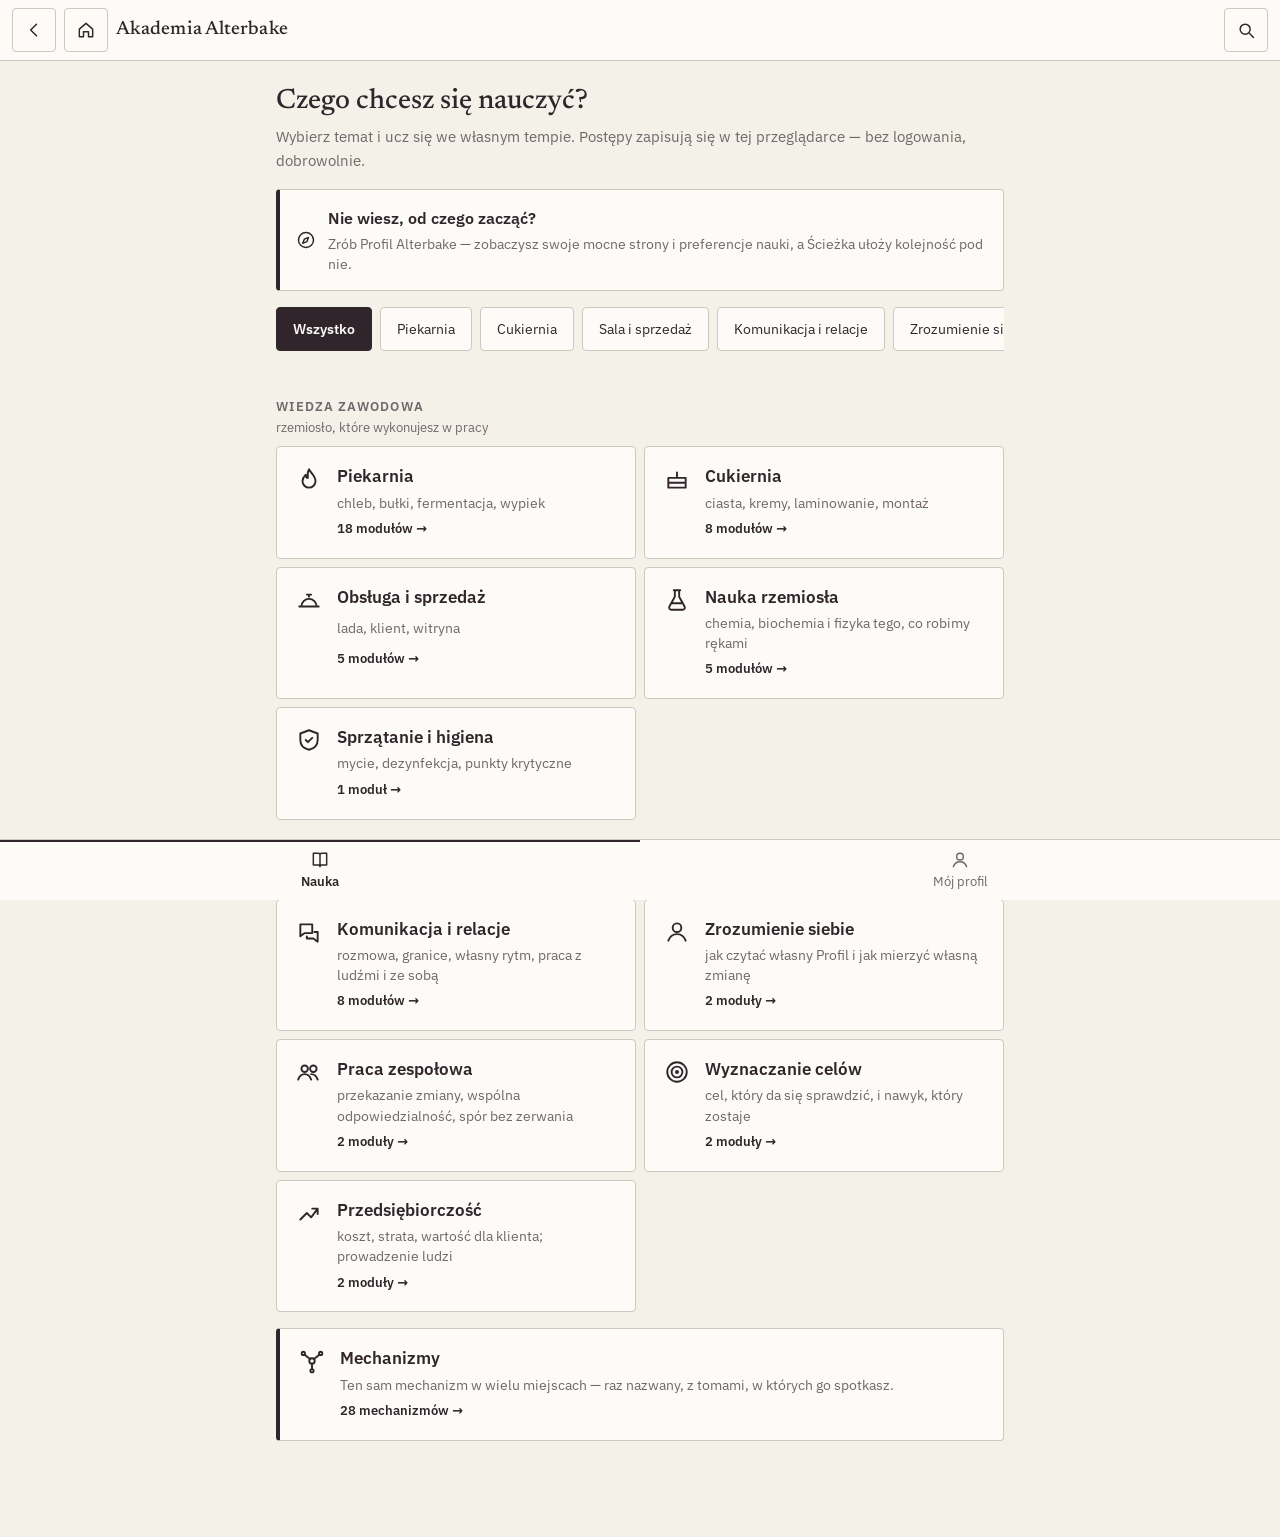
==== site/index.html @ 10a1c12d "Publikacja: warstwa graficzna kursu — mapa tomu, zwijane rozdziały, ramki, 22 schematy, kanon v3 (al" ====
<!doctype html>
<html lang="pl">
<head>
<meta charset="utf-8">
<meta name="viewport" content="width=device-width,initial-scale=1,viewport-fit=cover">
<title>Akademia Alterbake</title>

<style>
/* KANON v3 „Rzemiosło i Rytm" (DL-013) — WARSTWA GRAFICZNA KURSU (15.10.2026).
   Do tego dnia kurs miał własne role z HEX-ami (karta, ramka, tło akcentu),
   tryb ciemny z rozjaśnioną terakotą zdjętą z UI 14.09.2026, gradient i promień
   12 px w kaflu logo, cienie jako podział i kroje systemowe. Teraz:
   - kolory WYŁĄCZNIE z ról, które generator liczy z [wewn.]
     (znacznik motywów niżej — jasny, ciemny i druk); w tym pliku zero HEX-ów,
   - kroje kanonu osadzone przez generator (znacznik krojów), działają offline,
   - promień 4 px, siatka 8 px, powierzchnie dzieli kreska, nie cień,
   - Newsreader wyłącznie na tytuł ekranu i liczbę główną, reszta Plex Sans. */
@font-face {
  font-family: "Newsreader"; font-style: normal; font-weight: 400;
  font-display: swap; src: url([data-uri]) format("woff2");
  unicode-range: U+0100-02BA,U+02BD-02C5,U+02C7-02CC,U+02CE-02D7,U+02DD-02FF,U+0304,U+0308,U+0329,U+1D00-1DBF,U+1E00-1E9F,U+1EF2-1EFF,U+2020,U+20A0-20AB,U+20AD-20C0,U+2113,U+2C60-2C7F,U+A720-A7FF;
}
@font-face {
  font-family: "Newsreader"; font-style: normal; font-weight: 400;
  font-display: swap; src: url([data-uri]) format("woff2");
  unicode-range: U+0000-00FF,U+0131,U+0152-0153,U+02BB-02BC,U+02C6,U+02DA,U+02DC,U+0304,U+0308,U+0329,U+2000-206F,U+20AC,U+2122,U+2191,U+2193,U+2212,U+2215,U+FEFF,U+FFFD;
}
@font-face {
  font-family: "Newsreader"; font-style: normal; font-weight: 500;
  font-display: swap; src: url([data-uri]) format("woff2");
  unicode-range: U+0100-02BA,U+02BD-02C5,U+02C7-02CC,U+02CE-02D7,U+02DD-02FF,U+0304,U+0308,U+0329,U+1D00-1DBF,U+1E00-1E9F,U+1EF2-1EFF,U+2020,U+20A0-20AB,U+20AD-20C0,U+2113,U+2C60-2C7F,U+A720-A7FF;
}
@font-face {
  font-family: "Newsreader"; font-style: normal; font-weight: 500;
  font-display: swap; src: url([data-uri]) format("woff2");
  unicode-range: U+0000-00FF,U+0131,U+0152-0153,U+02BB-02BC,U+02C6,U+02DA,U+02DC,U+0304,U+0308,U+0329,U+2000-206F,U+20AC,U+2122,U+2191,U+2193,U+2212,U+2215,U+FEFF,U+FFFD;
}
@font-face {
  font-family: "IBM Plex Sans"; font-style: normal; font-weight: 400;
  font-display: swap; src: url([data-uri]) format("woff2");
  unicode-range: U+0100-02BA,U+02BD-02C5,U+02C7-02CC,U+02CE-02D7,U+02DD-02FF,U+0304,U+0308,U+0329,U+1D00-1DBF,U+1E00-1E9F,U+1EF2-1EFF,U+2020,U+20A0-20AB,U+20AD-20C0,U+2113,U+2C60-2C7F,U+A720-A7FF;
}
@font-face {
  font-family: "IBM Plex Sans"; font-style: normal; font-weight: 400;
  font-display: swap; src: url([data-uri]) format("woff2");
  unicode-range: U+0000-00FF,U+0131,U+0152-0153,U+02BB-02BC,U+02C6,U+02DA,U+02DC,U+0304,U+0308,U+0329,U+2000-206F,U+20AC,U+2122,U+2191,U+2193,U+2212,U+2215,U+FEFF,U+FFFD;
}
@font-face {
  font-family: "IBM Plex Sans"; font-style: normal; font-weight: 500;
  font-display: swap; src: url([data-uri]) format("woff2");
  unicode-range: U+0100-02BA,U+02BD-02C5,U+02C7-02CC,U+02CE-02D7,U+02DD-02FF,U+0304,U+0308,U+0329,U+1D00-1DBF,U+1E00-1E9F,U+1EF2-1EFF,U+2020,U+20A0-20AB,U+20AD-20C0,U+2113,U+2C60-2C7F,U+A720-A7FF;
}
@font-face {
  font-family: "IBM Plex Sans"; font-style: normal; font-weight: 500;
  font-display: swap; src: url([data-uri]) format("woff2");
  unicode-range: U+0000-00FF,U+0131,U+0152-0153,U+02BB-02BC,U+02C6,U+02DA,U+02DC,U+0304,U+0308,U+0329,U+2000-206F,U+20AC,U+2122,U+2191,U+2193,U+2212,U+2215,U+FEFF,U+FFFD;
}
@font-face {
  font-family: "IBM Plex Sans"; font-style: normal; font-weight: 600;
  font-display: swap; src: url([data-uri]) format("woff2");
  unicode-range: U+0100-02BA,U+02BD-02C5,U+02C7-02CC,U+02CE-02D7,U+02DD-02FF,U+0304,U+0308,U+0329,U+1D00-1DBF,U+1E00-1E9F,U+1EF2-1EFF,U+2020,U+20A0-20AB,U+20AD-20C0,U+2113,U+2C60-2C7F,U+A720-A7FF;
}
@font-face {
  font-family: "IBM Plex Sans"; font-style: normal; font-weight: 600;
  font-display: swap; src: url([data-uri]) format("woff2");
  unicode-range: U+0000-00FF,U+0131,U+0152-0153,U+02BB-02BC,U+02C6,U+02DA,U+02DC,U+0304,U+0308,U+0329,U+2000-206F,U+20AC,U+2122,U+2191,U+2193,U+2212,U+2215,U+FEFF,U+FFFD;
}
:root{
  --ab-ink:#30252B;
  --ab-paper:#F4F1E9;
  --ab-surface:#FCFBF7;
  --ab-context:#C6D0C5;
  --ab-rule:#CEC8BF;
  --ab-muted:#72666B;
  --ab-czern:#30252B;
  --ab-papier:#F4F1E9;
  --ab-dab:#CEC8BF;
  --ab-taupe:#72666B;
  --ab-terakota:#30252B;
  --ab-oliwka:#3F6B4A;
  --ab-sukces:#3F6B4A;
  --ab-uwaga:#8A5A12;
  --ab-blad:#9B3B33;
  --ab-font-display:"Newsreader", Georgia, "Times New Roman", serif;
  --ab-font-body:"IBM Plex Sans", system-ui, -apple-system, "Segoe UI", Roboto, sans-serif;
  --ab-font-mono:"IBM Plex Sans", system-ui, sans-serif;
  --ab-r:4px; --ab-r-sm:4px;
  --ab-ink-wcisniety:#1E1519;
  --ab-tekstowy-wcisniety:#E9E5DB;
  --ab-nieaktywny-tlo:#CEC8BF;
  --ab-nieaktywny-tekst:#5A4E54;
  --ab-szkielet:#E6E1D7;
  --r:var(--ab-r); --serif:var(--ab-font-display); --sans:var(--ab-font-body);
  --miara:36em;         /* ok. 65–75 znaków wiersza tekstu ciągłego */
  --dotyk:44px;         /* próg celu dotykowego kursu (QA 03.09.2026) */
}
:root{--tlo:#F4F1E9; --karta:#FCFBF7; --wnetrze:#F4F1E9; --tekst:#30252B; --cichy:#72666B; --linia:#CEC8BF; --linia-mocna:#72666B; --akcent:#30252B; --na-akcencie:#FCFBF7; --akcent-wcisniety:#1E1519; --tlo-tekstowy:#E9E5DB; --kontekst:#C6D0C5; --na-kontekscie:#30252B; --sukces:#3F6B4A; --uwaga:#8A5A12; --blad:#9B3B33; --na-sygnale:#FCFBF7; --nieaktywny:#CEC8BF; --nieaktywny-tekst:#5A4E54; --szkielet:#E6E1D7;}
@media (prefers-color-scheme:dark){:root{--tlo:#1E1519; --karta:#30252B; --wnetrze:#1E1519; --tekst:#F4F1E9; --cichy:#CEC8BF; --linia:#72666B; --linia-mocna:#CEC8BF; --akcent:#F4F1E9; --na-akcencie:#30252B; --akcent-wcisniety:#CEC8BF; --tlo-tekstowy:#1E1519; --kontekst:#C6D0C5; --na-kontekscie:#30252B; --sukces:#3F6B4A; --uwaga:#8A5A12; --blad:#9B3B33; --na-sygnale:#F4F1E9; --nieaktywny:#72666B; --nieaktywny-tekst:#F4F1E9; --szkielet:#1E1519;}}
@media print{:root{--tlo:#F4F1E9; --karta:#FCFBF7; --wnetrze:#F4F1E9; --tekst:#30252B; --cichy:#72666B; --linia:#CEC8BF; --linia-mocna:#72666B; --akcent:#30252B; --na-akcencie:#FCFBF7; --akcent-wcisniety:#1E1519; --tlo-tekstowy:#E9E5DB; --kontekst:#C6D0C5; --na-kontekscie:#30252B; --sukces:#3F6B4A; --uwaga:#8A5A12; --blad:#9B3B33; --na-sygnale:#FCFBF7; --nieaktywny:#CEC8BF; --nieaktywny-tekst:#5A4E54; --szkielet:#E6E1D7;}}
*{box-sizing:border-box}
html,body{margin:0;background:var(--tlo);color:var(--tekst);font:16px/1.6 var(--sans);
  -webkit-text-size-adjust:100%;-webkit-font-smoothing:antialiased;font-variant-numeric:tabular-nums}
h1,h2,h3,h4{font-weight:600;line-height:1.25}
body{padding-bottom:calc(72px + env(safe-area-inset-bottom))}
:focus-visible{outline:2px solid var(--tekst);outline-offset:2px}
button{font:inherit;color:inherit}
svg.ik{width:20px;height:20px;flex:none;fill:none;stroke:currentColor;stroke-width:1.75;stroke-linecap:round;stroke-linejoin:round}
@media (prefers-reduced-motion:reduce){*,*::before,*::after{transition:none!important;animation:none!important;scroll-behavior:auto!important}}

/* ── pasek ─────────────────────────────────────────────────────────────── */
#pasek{position:sticky;top:0;z-index:10;display:flex;align-items:center;gap:8px;
  padding:calc(8px + env(safe-area-inset-top)) 12px 8px;background:var(--karta);border-bottom:1px solid var(--linia)}
#pasek-tekst{flex:1;min-width:0}
#pasek h1{font-family:var(--serif);font-weight:500;font-size:19px;margin:0;letter-spacing:.005em;
  overflow:hidden;text-overflow:ellipsis;white-space:nowrap}
/* Bieżący rozdział w pasku — po trzech ekranach wywodu wiadomo, gdzie się jest. */
#podtytul{font-size:13px;color:var(--cichy);overflow:hidden;text-overflow:ellipsis;white-space:nowrap}
.ikona{display:inline-flex;align-items:center;justify-content:center;flex:none;width:var(--dotyk);height:var(--dotyk);
  background:transparent;color:var(--tekst);border:1px solid var(--linia);border-radius:var(--r);cursor:pointer;padding:0}
.ikona:active{background:var(--tlo-tekstowy)}
a.cichy{display:inline-flex;align-items:center;min-height:var(--dotyk);color:var(--tekst);font-weight:600;text-decoration:underline;text-underline-offset:3px}
main{padding:16px 12px;max-width:760px;margin:0 auto}
@media (min-width:600px){main{padding:24px 16px}}

/* ── powierzchnie ──────────────────────────────────────────────────────── */
.karta{background:var(--karta);border:1px solid var(--linia);border-radius:var(--r);padding:16px;margin-bottom:16px}
@media (min-width:600px){.karta{padding:24px}}
.karta h2{margin:0 0 8px;font-size:20px}
.karta h3{margin:0 0 8px;font-size:17px}
.karta-polaczenie,.karta-akcent{border-left:4px solid var(--tekst)}
.podzakladki{margin:0 0 16px}
.cichy{color:var(--cichy);font-size:14px}
.mini{font-size:14px}
.cichy.mini{font-size:13px}
ul.punkty{margin:0;padding-left:20px}
ul.punkty li{margin-bottom:8px}
button.glowny{display:flex;align-items:center;justify-content:center;gap:8px;width:100%;min-height:48px;margin-top:8px;
  background:var(--akcent);color:var(--na-akcencie);border:0;border-radius:var(--r);font-size:16px;font-weight:600;cursor:pointer}
button.glowny:active{background:var(--akcent-wcisniety)}
button.glowny:disabled{background:var(--nieaktywny);color:var(--nieaktywny-tekst);cursor:default}
button.drugi,a.przycisk-link{display:flex;align-items:center;justify-content:center;width:100%;min-height:48px;margin-top:8px;
  background:transparent;color:var(--akcent);border:1.5px solid var(--akcent);border-radius:var(--r);font-size:15px;font-weight:600;cursor:pointer;text-decoration:none}
button.drugi:active,a.przycisk-link:active{background:var(--tlo-tekstowy)}
summary.tekstowy{display:flex;align-items:center;cursor:pointer;list-style:none}
button.tekstowy,summary.tekstowy{min-height:var(--dotyk);padding:0 8px;background:none;border:0;color:var(--tekst);font-size:14px;font-weight:600;
  text-decoration:underline;text-underline-offset:3px;cursor:pointer}

/* ── listy modułów, kategorie, ścieżka ─────────────────────────────────── */
.lista-tomow{display:grid;gap:0;border-top:1px solid var(--linia)}
.tom{display:block;width:100%;min-height:64px;text-align:left;background:var(--karta);border:0;border-bottom:1px solid var(--linia);
  padding:12px;cursor:pointer;color:inherit}
.tom .naglowek{display:flex;align-items:center;gap:12px;font-weight:600;font-size:16px}
.tom-znak{flex:none;width:28px;height:28px;display:grid;place-items:center;border-radius:50%;border:1.5px solid var(--linia-mocna);font-size:14px;color:var(--tekst)}
.tom .naglowek span.stan{margin-left:auto;font-size:13px;color:var(--cichy);white-space:nowrap;font-weight:400}
.tom .cichy.mini{margin:4px 0 0 40px}
.tom .pasek{margin-left:40px}
.poziom{padding:12px 0;border-top:1px solid var(--linia)}
.poziom:first-of-type{border-top:0}
.poziom-glowa{display:flex;justify-content:space-between;align-items:baseline;gap:8px;margin-bottom:2px}
.poziom-zamkniety{color:var(--cichy)}
.poziom-wazny .poziom-glowa b{text-decoration:underline;text-underline-offset:3px}
.poziom-tomy{display:flex;flex-direction:column;margin-top:8px}
.link-tom{min-height:var(--dotyk);background:none;border:0;border-top:1px solid var(--linia);color:var(--tekst);text-align:left;padding:8px 0;font-size:15px;cursor:pointer}
.link-tom:hover{text-decoration:underline}
.mostek{padding:8px 0;border-top:1px solid var(--linia)}
.mostek:first-of-type{border-top:0}
.lista-mini{margin:8px 0 0 16px;padding:0;font-size:14px;line-height:1.5}
.lista-mini li{margin-bottom:6px}
/* Pasek postępu: słupek w tuszu (kanon: „tusz — słupki"), tor w kresce.
   Liczba zawsze obok paska — pasek sam nie niesie wartości. */
.pasek{height:6px;background:var(--linia);border-radius:var(--r);margin-top:8px;overflow:hidden}
.pasek i{display:block;height:100%;background:var(--tekst)}
.grupa-naglowek{margin:32px 0 8px}
.grupa-naglowek:first-of-type{margin-top:16px}
.grupa-naglowek h3{margin:0 0 2px;font-size:13px;letter-spacing:.08em;text-transform:uppercase;color:var(--cichy)}
.grupa-naglowek p{margin:0}
.nadtytul{margin-bottom:8px;color:var(--cichy);font-size:13px;font-weight:600;letter-spacing:.08em;text-transform:uppercase}
.profil-wiersz{display:grid;grid-template-columns:1fr 96px;align-items:center;gap:12px;padding:8px 0;font-size:15px}
.profil-wiersz .pasek{margin-top:0}
.ew-os{position:relative;height:18px;margin:0 90px 4px 0;font-size:13px;color:var(--cichy)}
.ew-os span{position:absolute;transform:translateX(-50%);white-space:nowrap}
.ew-wiersz{display:grid;grid-template-columns:1fr 84px;grid-template-areas:"nazwa delta" "svg svg";align-items:center;gap:2px 8px;padding:8px 0;border-top:1px solid var(--linia);font-size:15px}
.ew-nazwa{grid-area:nazwa}
.ew-wiersz svg{grid-area:svg;width:100%;height:40px;display:block}
.ew-delta{grid-area:delta;justify-self:end;font-size:13px;color:var(--cichy);white-space:nowrap}
.ew-delta.w-gore,.ew-delta.w-dol{color:var(--tekst);font-weight:600}
.ew-srodek{stroke:var(--linia);stroke-width:1;stroke-dasharray:3 3}
.ew-linia{fill:none;stroke:var(--tekst);stroke-width:2;vector-effect:non-scaling-stroke}
.ew-punkt{fill:var(--tekst)}
.plakietka{display:inline-flex;align-items:center;gap:4px;font-size:13px;padding:2px 8px;border-radius:var(--r);
  border:1px solid var(--linia-mocna);color:var(--tekst);font-weight:600}
/* Stan CCP: sygnał zawsze ze słowem („wymagane", „zaliczone"), nigdy sam kolor. */
.plakietka.ccp{background:var(--blad);border-color:var(--blad);color:var(--na-sygnale)}
.sciezki{display:flex;gap:8px;overflow-x:auto;padding:0 0 16px;-webkit-overflow-scrolling:touch}
.sciezki button{white-space:nowrap;min-height:var(--dotyk);padding:8px 16px;border-radius:var(--r);
  border:1.5px solid var(--linia);background:var(--karta);color:var(--tekst);font-size:14px;cursor:pointer}
.sciezki button.akt{background:var(--akcent);color:var(--na-akcencie);border-color:var(--akcent);font-weight:600}
.opcja{display:block;width:100%;text-align:left;background:var(--karta);border:1.5px solid var(--linia);
  border-radius:var(--r);padding:12px 16px;margin-bottom:8px;color:inherit;cursor:pointer;min-height:52px}
.opcja.wybrana{border-color:var(--akcent);border-width:2.5px;font-weight:600}
/* Wynik odpowiedzi: obrys + znak + słowo w wyjaśnieniu — nie sam kolor. */
.opcja.ok{border-color:var(--sukces);border-width:2.5px}
.opcja.ok::before{content:"✓ ";font-weight:700}
.opcja.zle{border-color:var(--blad);border-style:dashed;border-width:2.5px}
.opcja.zle::before{content:"✗ ";font-weight:700}
.opcja:disabled{cursor:default}
.wyjasnienie{margin-top:8px;padding:16px;border-radius:var(--r);background:var(--wnetrze);border:1px solid var(--linia)}
.wyjasnienie h4{margin:0 0 8px;font-size:15px}
.wyjasnienie p{margin:0 0 8px;font-size:15px}
#nawigacja{position:fixed;bottom:0;left:0;right:0;display:flex;background:var(--karta);
  border-top:1px solid var(--linia);padding-bottom:env(safe-area-inset-bottom);z-index:10}
#nawigacja button,#nawigacja a{flex:1 1 0;min-width:0;min-height:60px;background:none;border:0;border-top:2px solid transparent;color:var(--cichy);
  font-size:13px;cursor:pointer;display:flex;flex-direction:column;gap:2px;align-items:center;justify-content:center;text-decoration:none}
#nawigacja button.akt{color:var(--tekst);font-weight:600;border-top-color:var(--tekst)}
details.slownik{margin-top:16px}
details.slownik dl{margin:8px 0 0}
details.slownik dt{font-weight:600;margin-top:12px}
details.slownik dd{margin:2px 0 0;font-size:14px;color:var(--cichy)}
input.szukajka{width:100%;min-height:48px;padding:12px 16px;border:1.5px solid var(--linia-mocna);
  border-radius:var(--r);font-size:16px;background:var(--karta);color:var(--tekst);margin-bottom:16px}
.postep-liczba{font-family:var(--serif);font-size:40px;font-weight:500;line-height:1}
.ladowanie{text-align:center;color:var(--cichy);padding:40px 0}
.pyt-licznik{font-size:13px;color:var(--cichy);margin-bottom:8px}
mark{background:var(--kontekst);color:var(--na-kontekscie);padding:0 2px;border-radius:2px}
.nota-tytul{margin:0 0 8px;font-size:13px;text-transform:uppercase;letter-spacing:.06em;color:var(--cichy)}

/* ── strona startowa ────────────────────────────────────────────────────── */
.kategorie{display:grid;grid-template-columns:repeat(auto-fill,minmax(240px,1fr));gap:8px}
.kategoria{display:grid;grid-template-columns:32px 1fr;column-gap:12px;row-gap:2px;align-items:start;text-align:left;
  background:var(--karta);border:1px solid var(--linia);border-radius:var(--r);padding:16px;cursor:pointer;color:inherit;min-height:64px}
.kategoria>*{grid-column:2}
.kategoria-ikona{grid-column:1;grid-row:1 / span 4;display:grid;place-items:center;width:32px;height:32px}
.kategoria-ikona svg.ik{width:26px;height:26px}
.kategoria-nazwa{font-weight:600;font-size:17px}
.kategoria-opis{color:var(--cichy);font-size:14px;line-height:1.45}
.kategoria-meta{margin-top:4px;font-size:13px;font-weight:600}
.mechanizmy-wejscie{margin-top:16px;width:100%;border-left:4px solid var(--tekst)}
.wstep-kursu{margin:0 0 16px}
.wstep-kursu h2{font-family:var(--serif);font-weight:500;font-size:28px;line-height:1.15;margin:0 0 8px}
.wstep-kursu p{margin:0;font-size:15px}
.wezwanie{display:flex;align-items:center;gap:12px;margin:0 0 16px;padding:16px;text-decoration:none;color:inherit;
  border:1px solid var(--linia);border-left:4px solid var(--tekst);border-radius:var(--r);background:var(--karta)}
.wezwanie-ikona{flex:none;display:grid;place-items:center}
.wezwanie b{display:block;font-size:16px;margin-bottom:2px}
.wezwanie span span{display:block;color:var(--cichy);font-size:14px;line-height:1.45}

/* ══ EKRAN TOMU ════════════════════════════════════════════════════════════
   Trzy warstwy, w tej kolejności (wzorzec „layer-cake" z badań czytania
   w sieci, Nielsen Norman Group; spis z postępem jak w Khan Academy):
   1. MAPA — tytuł, czas, najważniejsze rzeczy i rozdziały na pierwszym ekranie,
   2. ROZDZIAŁY zwijane (`<details>`, działa bez JS) — zwinięty pokazuje swoje
      sedno, więc przewinięcie listy to już streszczenie modułu,
   3. SEKCJE ODNIESIENIA (parametry, procedura, diagnoza…) — zwinięte, bo do
      nich się WRACA, a nie czyta je od deski do deski. */
.mapa-tomu .eyebrow,.eyebrow{display:block;font-size:13px;font-weight:600;letter-spacing:.08em;text-transform:uppercase;color:var(--cichy);margin-bottom:4px}
.mapa-tomu h2{font-family:var(--serif);font-weight:500;font-size:28px;line-height:1.15;margin:0 0 8px}
.modul-meta{display:flex;flex-wrap:wrap;gap:4px 16px;margin:0;font-size:14px;color:var(--cichy)}
.modul-meta b{font-weight:600;color:var(--tekst)}
.mapa-etykieta{display:flex;align-items:center;gap:8px;margin:16px 0 8px;font-size:13px;font-weight:600;letter-spacing:.08em;text-transform:uppercase;color:var(--cichy)}
.mapa-najwazniejsze{margin:0;padding:0;list-style:none;counter-reset:nw}
.mapa-najwazniejsze li{position:relative;padding:8px 0 8px 32px;border-top:1px solid var(--linia);font-size:15px;line-height:1.45;font-weight:500}
.mapa-najwazniejsze li:first-child{border-top:0;padding-top:0}
.mapa-najwazniejsze li::before{counter-increment:nw;content:counter(nw);position:absolute;left:0;top:8px;width:22px;height:22px;
  display:grid;place-items:center;border-radius:50%;background:var(--tekst);color:var(--karta);font-size:12px;font-weight:600}
.mapa-najwazniejsze li:first-child::before{top:0}
.mapa-spis{margin:0;padding:0;list-style:none;border-top:1px solid var(--linia)}
.mapa-spis button{display:grid;grid-template-columns:28px 1fr auto;align-items:center;gap:8px;width:100%;min-height:var(--dotyk);
  padding:6px 0;background:none;border:0;border-bottom:1px solid var(--linia);text-align:left;cursor:pointer;font-size:15px}
.mapa-spis .nr{font-family:var(--serif);font-weight:500;font-size:18px;text-align:center}
.mapa-spis .t{line-height:1.35}
.mapa-spis .m{font-size:13px;color:var(--cichy);white-space:nowrap}
details.mapa-sekcje-zw{margin-top:8px}
.mapa-sekcje{display:flex;flex-wrap:wrap;gap:8px;margin-top:8px}
.legenda-pewnosci{margin:8px 0 0;padding:0;list-style:none;display:grid;gap:4px;font-size:14px}
.mapa-sekcje button{min-height:var(--dotyk);padding:6px 12px;border:1.5px solid var(--linia);border-radius:var(--r);background:var(--karta);font-size:14px;cursor:pointer}
.mapa-dol{display:flex;justify-content:space-between;align-items:center;gap:8px;margin-top:8px}
.wprowadzenie p.lede{margin:0;max-width:var(--miara)}

/* Rozdział: `<details>` z nagłówkiem-wierszem. Numer w Newsreaderze to
   „liczba główna" rozdziału; tytuł w Plexie (kanon: Newsreader tylko tytuł
   ekranu i liczba). Zajawka = sedno rozdziału, widoczna tylko po zwinięciu. */
details.rozdzial,details.sekcja-zw{background:var(--karta);border:1px solid var(--linia);border-radius:var(--r);margin-bottom:8px}
details.rozdzial>summary,details.sekcja-zw>summary{list-style:none;cursor:pointer;display:grid;grid-template-columns:auto 1fr 20px;
  gap:4px 12px;align-items:start;padding:12px 16px;min-height:64px}
details>summary::-webkit-details-marker{display:none}
.rozdzial-nr{font-family:var(--serif);font-weight:500;font-size:26px;line-height:1;min-width:24px;padding-top:2px;text-align:center}
.rozdzial-glowa h3{margin:0;font-size:17px;line-height:1.3}
.rozdzial-glowa .zajawka{margin:4px 0 0;font-size:14px;line-height:1.45;color:var(--cichy);
  display:-webkit-box;-webkit-line-clamp:2;-webkit-box-orient:vertical;overflow:hidden}
details[open]>summary .zajawka{display:none}
.rozdzial-meta{display:flex;flex-wrap:wrap;gap:4px 12px;margin-top:4px;font-size:13px;color:var(--cichy)}
.rozdzial-meta span{display:inline-flex;align-items:center;gap:4px}
.rozdzial-meta svg.ik{width:16px;height:16px}
.chevron{width:20px;height:20px;margin-top:4px;transition:transform .2s}
details[open]>summary .chevron{transform:rotate(180deg)}
.rozdzial-cialo{padding:0 16px 16px}
@media (min-width:600px){.rozdzial-cialo{padding:0 24px 24px 60px}}
details.rozdzial[open]>summary{border-bottom:1px solid var(--linia);margin-bottom:16px}
.rozdzial-typ{display:inline-flex;align-items:center;gap:6px;font-size:13px;font-weight:600;letter-spacing:.06em;text-transform:uppercase;color:var(--cichy);margin-bottom:2px}
.rozdzial-porownanie,.rozdzial-poglebienie{border-left:4px double var(--linia-mocna)}
.rozdzial-poglebienie{border-left-style:solid}

/* Rytm wykładu: lead większy, akapity z odstępem większym niż interlinia. */
.nauka-tresc{margin:0 0 16px;font-size:16px;line-height:1.65;max-width:var(--miara)}
.nauka-tresc.lede{font-size:18px;line-height:1.55;margin-bottom:24px}
.nauka-cele{margin:8px 0 0;padding-left:20px}
.nauka-cele li{margin-bottom:6px;font-size:15px}
.nauka-param{padding:0 4px;border-radius:2px;background:var(--wnetrze);border:1px solid var(--linia);font-family:var(--sans);font-size:.95em;font-weight:600}
.punkt-lead{font-weight:600}

/* ── SYSTEM RAMEK ─────────────────────────────────────────────────────────
   Jeden komponent, rola rozpoznawalna bez czytania etykiety, ale NIGDY
   wyłącznie kolorem: każda ramka ma ikonę, słowo i własny kształt obrysu.
   Z hali = sytuacja (kreska z boku) · Zapamiętaj = sedno (pełny obrys tuszem)
   · Jak to działa = dlaczego (wnętrze) · Uwaga bezpieczeństwa = stan uwaga
   ze słowem · Z życia Alterbake = kontekst (eukaliptus: „to jest nasze"). */
.ramka{margin:24px 0;padding:16px;border-radius:var(--r);max-width:calc(var(--miara) + 34px)}
.ramka-glowa{display:flex;align-items:center;gap:8px;margin:0 0 8px;font-size:13px;font-weight:600;letter-spacing:.08em;text-transform:uppercase}
.ramka p{margin:0 0 8px;font-size:15px;line-height:1.6}
.ramka p:last-child{margin-bottom:0}
.ramka[data-ramka="zhali"]{background:transparent;border-left:4px solid var(--tekst);border-radius:0;padding:4px 0 4px 16px}
.ramka[data-ramka="zhali"] p{font-style:italic}
.ramka[data-ramka="zapamietaj"],.ramka[data-ramka="kryterium"]{background:var(--karta);border:2px solid var(--tekst)}
.ramka[data-ramka="zapamietaj"] p,.ramka[data-ramka="kryterium"] p{font-size:17px;line-height:1.5;font-weight:600}
.ramka[data-ramka="mechanizm"]{background:var(--wnetrze);border:1px solid var(--linia)}
.ramka[data-ramka="uwaga"]{background:var(--karta);border:1px dashed var(--linia-mocna)}
.ramka[data-ramka="bezpieczenstwo"]{background:var(--karta);border:1px solid var(--uwaga);border-left:6px solid var(--uwaga)}
.ramka[data-ramka="bezpieczenstwo"] .ramka-glowa{color:var(--tekst)}
.ramka[data-ramka="alterbake"]{background:var(--kontekst);color:var(--na-kontekscie)}
.ramka[data-ramka="skrot"]{background:var(--karta);border-top:1px solid var(--linia);border-bottom:1px solid var(--linia);border-radius:0;padding:16px 0}
.ramka[data-ramka="skrot"] ul{margin:0;padding-left:20px}
.ramka[data-ramka="skrot"] li{margin-bottom:8px;font-size:15px;line-height:1.55}
.ramka[data-ramka="skrot"] li:last-child{margin-bottom:0}
.znak-ccp{display:inline-flex;align-items:center;gap:4px;padding:2px 8px;border-radius:var(--r);background:var(--uwaga);color:var(--na-sygnale);font-size:13px;font-weight:600}

/* Skala pewności A–D/K czytana BEZ dopisku w nawiasie: znacznik ma słupki
   (liczba wypełnionych = siła dowodu) i słowo. K to opis korpusu, nie badanie
   — dlatego inny kształt (kwadrat dokumentu), nie piąty stopień słupków. */
.pewnosc{display:inline-flex;align-items:center;gap:4px;vertical-align:1px;padding:0 6px;margin:0 2px;border:1px solid var(--linia-mocna);
  border-radius:var(--r);font-size:13px;line-height:20px;font-weight:600;font-style:normal;white-space:nowrap}
.pewnosc svg{width:14px;height:12px;flex:none}
.pewnosc svg rect{fill:none;stroke:currentColor;stroke-width:1}
.pewnosc svg rect.p{fill:currentColor}
.pewnosc-zrodlo{font-size:13px;color:var(--cichy)}

/* Sekcje odniesienia (zwinięte). */
details.sekcja-zw>summary{grid-template-columns:24px 1fr 20px;align-items:center}
details.sekcja-zw>summary h3{margin:0;font-size:16px}
details.sekcja-zw>summary .m{font-size:13px;color:var(--cichy);font-weight:400}
.sekcja-cialo{padding:0 16px 16px}
@media (min-width:600px){.sekcja-cialo{padding:0 24px 24px}}
.wyczucie-poz,.parametry-poz,.bledy-poz{padding:12px 0;border-top:1px solid var(--linia)}
.wyczucie-poz:first-child,.parametry-poz:first-child,.bledy-poz:first-child{border-top:0;padding-top:0}
.wyczucie-zmysl,.parametry-nazwa{font-weight:600;font-size:15px}
.wyczucie-opis{margin:2px 0 0;font-size:15px;max-width:var(--miara)}
.wyczucie-porownanie{margin:4px 0 0;font-size:14px;color:var(--cichy);font-style:italic}
.parametry-wartosc{font-size:16px;font-weight:600;margin:2px 0 0}
.parametry-uwaga{margin:4px 0 0;font-size:14px;color:var(--cichy);max-width:var(--miara)}
.procedura-lista{margin:0;padding-left:24px}
.procedura-poz{margin-bottom:16px}
.procedura-poz::marker{font-weight:600}
.procedura-krok{font-weight:600}
.procedura-opis{margin:2px 0 0;font-size:15px;max-width:var(--miara)}
.procedura-uwaga{margin:4px 0 0;font-size:14px;color:var(--cichy)}
.bledy-objaw{font-weight:600;font-size:16px}
.bledy-wiersz{margin:4px 0 0;font-size:15px;max-width:var(--miara)}
.bledy-etykieta{color:var(--cichy);font-size:13px;font-weight:600;text-transform:uppercase;letter-spacing:.06em}
.checklista-lista{list-style:none;margin:0;padding:0}
.checklista-lista li{padding:8px 0 8px 28px;position:relative;font-size:15px;border-top:1px solid var(--linia)}
.checklista-lista li:first-child{border-top:0}
.checklista-lista li::before{content:"";position:absolute;left:0;top:11px;width:16px;height:16px;border:1.5px solid var(--tekst);border-radius:2px}
.powiazania-lista{display:flex;flex-wrap:wrap;gap:8px}
.powiazanie-chip{min-height:var(--dotyk);padding:8px 12px;border-radius:var(--r);border:1.5px solid var(--linia);
  background:var(--karta);color:var(--tekst);font-size:14px;font-weight:600;cursor:pointer;text-align:left}

/* Mosty: lista z ikoną mechanizmu — zdanie jest treścią, nie ozdobą. */
.mosty-lista{display:flex;flex-direction:column}
.most{display:grid;grid-template-columns:28px 1fr;gap:4px 12px;padding:12px 0;border-top:1px solid var(--linia)}
.most:first-child{border-top:0;padding-top:0}
.most>svg.ik{grid-row:1 / span 3;margin-top:12px}
.most-cel{display:inline-flex;align-items:center;justify-self:start;min-height:var(--dotyk);max-width:100%;padding:8px 12px;
  border-radius:var(--r);border:1.5px solid var(--linia);background:var(--karta);color:var(--tekst);font-size:15px;font-weight:600;text-align:left;cursor:pointer}
.most-mechanizm{display:block;font-size:13px;text-transform:uppercase;letter-spacing:.06em;color:var(--cichy);font-weight:600}
.most-tekst{margin:0;font-size:15px;line-height:1.5}

/* Strona „Mechanizmy": węzeł mechanizmu i tomy wokół niego. Drzewko rysuje
   kreska (CSS), znak grupy tomu ma KSZTAŁT (koło, kwadrat, romb, trójkąt),
   nie tylko kolor — czytelne też na wydruku cz-b. */
.mechanizm-poz h3{margin-bottom:8px}
.mechanizm-opis{margin:0 0 12px;font-size:15px;line-height:1.55;max-width:var(--miara)}
.mechanizm-poz.cel{outline:2px solid var(--tekst);outline-offset:2px}
.wezel{display:flex;align-items:center;gap:8px;font-weight:600;font-size:14px}
.wezel-kropka{width:16px;height:16px;border-radius:50%;background:var(--tekst);flex:none}
.wezel-tomy{list-style:none;margin:0 0 0 7px;padding:4px 0 0 0;border-left:2px solid var(--linia-mocna)}
.wezel-tomy li{position:relative;padding-left:20px}
.wezel-tomy li::before{content:"";position:absolute;left:0;top:22px;width:14px;border-top:2px solid var(--linia-mocna)}
.wezel-tomy button{display:flex;align-items:center;gap:8px;width:100%;min-height:var(--dotyk);padding:6px 0;background:none;border:0;text-align:left;font-size:15px;cursor:pointer}
.wezel-tomy button .g{font-size:13px;color:var(--cichy);margin-left:auto;white-space:nowrap}
svg.znak-grupy{width:14px;height:14px;flex:none}
svg.znak-grupy *{fill:none;stroke:currentColor;stroke-width:1.75}
.mapa-mech{margin:0 0 16px}
.mapa-mech svg{display:block;width:100%;height:auto;font-family:var(--sans)}
.mapa-mech text{fill:var(--tekst);font-size:12px}
.mapa-mech .tm{fill:var(--cichy)}
.mapa-mech .lin{stroke:var(--linia);stroke-width:1}
.mapa-mech .zn{fill:none;stroke:var(--tekst);stroke-width:1.75}
.mapa-mech .zn-pusty{fill:none;stroke:var(--linia-mocna)}

/* SCHEMATY:START — kontrakt klas dla plików [wewn.]/*.svg.
   SVG nie ma ani jednego koloru: obrys i wypełnienie biorą role, więc ten sam
   plik działa w jasnym, ciemnym i na wydruku. viewBox szerokości 320 — na
   telefonie 390 px rysunek idzie prawie 1:1, na komputerze rośnie do 480 px. */
figure.schemat{margin:24px 0;padding:16px 0;border-top:1px solid var(--linia);border-bottom:1px solid var(--linia)}
figure.schemat svg{display:block;width:100%;max-width:480px;height:auto;margin:0 auto;font-family:var(--sans);overflow:visible}
figure.schemat figcaption{max-width:480px;margin:12px auto 0;font-size:14px;line-height:1.45;color:var(--tekst)}
figure.schemat figcaption::before{content:"Schemat · ";font-weight:600;color:var(--cichy)}
.schemat text{fill:var(--tekst);font-size:14px}
.schemat .t-m{fill:var(--cichy);font-size:13px}
.schemat .t-b{font-weight:600}
.schemat .t-d{font-family:var(--serif);font-size:22px;font-weight:500}
.schemat .t-odwr{fill:var(--karta)}
.schemat .t-kontekst{fill:var(--na-kontekscie)}
.schemat .t-sygnal{fill:var(--na-sygnale)}
.schemat .l{fill:none;stroke:var(--tekst);stroke-width:1.5}
.schemat .l2{fill:none;stroke:var(--tekst);stroke-width:2.5}
.schemat .lc{fill:none;stroke:var(--linia-mocna);stroke-width:1}
.schemat .lp{stroke-dasharray:4 3}
.schemat .f-tusz{fill:var(--tekst)}
.schemat .f-karta{fill:var(--karta)}
.schemat .f-tlo{fill:var(--wnetrze)}
.schemat .f-kreska{fill:var(--linia)}
.schemat .f-kontekst{fill:var(--kontekst)}
.schemat .f-sukces{fill:var(--sukces)}
.schemat .f-uwaga{fill:var(--uwaga)}
.schemat .f-blad{fill:var(--blad)}
/* SCHEMATY:END */

/* ── druk (A4): sam materiał, bez nawigacji; rozdziały rozwija skrypt
   przed drukiem (`beforeprint`), bo zamknięty `<details>` nie drukuje treści. */
@media print{
  @page{margin:16mm 14mm}
  html,body{background:none;font-size:11pt}
  body{padding:0}
  #pasek,#nawigacja,button.glowny,button.drugi,button.tekstowy,details.mapa-sekcje-zw,.mapa-spis,.chevron,input.szukajka{display:none!important}
  /* Druk bez tła (domyślne ustawienie przeglądarek): cyfry „Najważniejsze”
     i znak CCP dostają obrys zamiast tła, inaczej biały tekst na białym. */
  .mapa-najwazniejsze li::before{background:none;color:var(--tekst);border:1.5px solid var(--tekst)}
  .znak-ccp,.plakietka.ccp{background:none;color:var(--tekst);border:1.5px solid var(--tekst)}
  main{max-width:none;padding:0}
  .karta,details.rozdzial,details.sekcja-zw{border:0;padding:0;margin:0 0 12pt}
  details>summary{padding:0;min-height:0}
  .rozdzial-cialo,.sekcja-cialo{padding:0}
  .ramka,figure.schemat{break-inside:avoid}
  h2,h3,summary{break-after:avoid}
  .nauka-tresc{max-width:none}
}
</style>
<link rel="icon" href="data:image/svg+xml,<svg xmlns='http://www.w3.org/2000/svg' viewBox='0 0 32 32'><rect width='32' height='32' rx='4'/><text x='16' y='23' font-size='19' font-family='Georgia,serif' text-anchor='middle' fill='white'>A</text></svg>">
</head>
<body>
<header id="pasek">
  <!-- Ikony rysowane kreską (warstwa graficzna 15.10.2026): do tego dnia pasek
       niósł emoji 🥖 w kaflu z gradientem i 🔍 — emoji wygląda inaczej na każdym
       telefonie i nie bierze koloru motywu. Logo marki NIE jest tu rysowane
       (kanon: logo nietykalne) — przycisk „dom" to zwykła ikona nawigacji. -->
  <button id="wstecz" class="ikona" hidden aria-label="Wróć"><svg class="ik" viewBox="0 0 24 24" aria-hidden="true"><path d="M15 5l-7 7 7 7"/></svg></button>
  <button id="dom" class="ikona" type="button" aria-label="Strona główna Akademii"><svg class="ik" viewBox="0 0 24 24" aria-hidden="true"><path d="M4 11l8-7 8 7v9h-5v-6H9v6H4z"/></svg></button>
  <div id="pasek-tekst"><h1 id="tytul">Akademia Alterbake</h1><div id="podtytul" hidden></div></div>
  <button id="szukajBtn" class="ikona" aria-label="Szukaj"><svg class="ik" viewBox="0 0 24 24" aria-hidden="true"><circle cx="11" cy="11" r="6"/><path d="M16 16l5 5"/></svg></button>
</header>
<main id="ekran" aria-live="polite">
  <p class="ladowanie">Wczytuję materiały…</p>
</main>
<nav id="nawigacja" hidden>
  <!-- DWIE ZAKŁADKI (polecenie Piotra 20.09.2026). Do tego dnia pasek miał
       sześć pozycji: Nauka, Powtórka, Ścieżka, Postęp, Profil i wyjście do
       Rzemiosła człowieka. Rzemiosło weszło do kursu jako ścieżka
       „Komunikacja i relacje", a Powtórka, Ścieżka i Postęp są podzakładkami
       „Mojego profilu" — to wszystko są rzeczy O UCZĄCYM SIĘ, a nie o treści,
       i tak się je teraz znajduje. -->
  <button data-widok="tomy" class="akt"><svg class="ik" viewBox="0 0 24 24" aria-hidden="true"><path d="M4 4h6a2 2 0 0 1 2 2v14a2 2 0 0 0-2-2H4zM20 4h-6a2 2 0 0 0-2 2v14a2 2 0 0 1 2-2h6z"/></svg>Nauka</button>
  <button data-widok="profil"><svg class="ik" viewBox="0 0 24 24" aria-hidden="true"><circle cx="12" cy="8" r="4"/><path d="M4 20c1.5-4 4.5-6 8-6s6.5 2 8 6"/></svg>Mój profil</button>
</nav>
<template id="grafiki"><figure class="schemat" data-tom="tom-ii-zakwas" data-karta="Etapy dojrzałości i moment szczytu" data-miejsce="tresc"><svg focusable="false" xmlns="http://www.w3.org/2000/svg" viewBox="0 0 320 236" role="img">
<title>Etapy dojrzałości zakwasu i okno szczytu</title><desc>Wykres bez skali liczbowej. Oś pozioma to czas od dokarmienia, podzielony na cztery fazy: po wymieszaniu, wzrost, szczyt i opadanie. Linia ciągła pokazuje objętość zakwasu. Najpierw jest płaska, potem rośnie, osiąga kopułę w fazie szczytu i opada. Linia przerywana pokazuje kwasowość, która rośnie przez cały czas, także po szczycie. Fazę szczytu obejmują dwie pionowe linie przerywane podpisane „okno szczytu”. U dołu okna stoi wyróżnione pole „użyj i dokarm”. Lewa adnotacja mówi, że przy zakwasie niedojrzałym ciasto ruszy za wolno. Prawa mówi, że przejrzały zakwas daje więcej kwasu i mniej siły.</desc>
<rect class="f-kontekst" x="160" y="143" width="70" height="32"/>
<path class="l lp" d="M160 30 V143 M230 30 V143"/>
<text class="t-b" x="195" y="22" text-anchor="middle">okno szczytu</text>
<text class="t-kontekst" x="195" y="157" text-anchor="middle" font-size="13">użyj</text>
<text class="t-kontekst" x="195" y="171" text-anchor="middle" font-size="13">i dokarm</text>
<path class="l" d="M30 26 V175 H308"/>
<path class="f-tusz" d="M30 20 l-4 8 h8 z"/>
<path class="f-tusz" d="M314 175 l-8 -4 v8 z"/>
<text class="t-b" x="195" y="60" text-anchor="middle" font-size="13">objętość</text>
<path class="lc lp" d="M110 104 V175"/>
<path class="l lp" d="M30 168 C95 165 150 140 195 118 S270 80 305 66"/>
<text class="t-m" x="305" y="56" text-anchor="end">kwasowość</text>
<path class="l2" d="M30 160 C70 160 90 157 110 142 C135 122 150 78 195 70 C235 72 260 100 305 122"/>
<text class="t-m" x="40" y="62">niedojrzały:</text>
<text class="t-m" x="40" y="78">ciasto ruszy</text>
<text class="t-m" x="40" y="94">za wolno</text>
<text class="t-m" x="238" y="138">przejrzały:</text>
<text class="t-m" x="238" y="153">więcej kwasu,</text>
<text class="t-m" x="238" y="168">mniej siły</text>
<text x="70" y="194" text-anchor="middle" font-size="13">po</text>
<text x="70" y="209" text-anchor="middle" font-size="13">wymieszaniu</text>
<text x="138" y="194" text-anchor="middle" font-size="13">wzrost</text>
<text class="t-b" x="195" y="194" text-anchor="middle" font-size="13">szczyt</text>
<text x="270" y="194" text-anchor="middle" font-size="13">opadanie</text>
<text class="t-m" x="308" y="229" text-anchor="end">czas od dokarmienia</text>
</svg><figcaption>Zakwas używa się i dokarmia w szczycie, bo po nim objętość opada, a kwasowość nadal rośnie.</figcaption></figure>
<figure class="schemat" data-tom="tom-ii-zakwas" data-karta="Słaby zakwas to zwykle zakwas przekwaszony" data-miejsce="tresc"><svg focusable="false" xmlns="http://www.w3.org/2000/svg" viewBox="0 0 320 322" role="img">
<title>Słaby zakwas: objaw, przyczyna, korekta</title><desc>Drzewo diagnozy w trzech wierszach: objaw, potem przyczyna, potem korekta. Wiersz 1, wyróżniony: zakwas rośnie słabo i wolno, bo jest przekwaszony i kwas octowy hamuje drożdże. Korekta: krótsze przerwy, większa proporcja dokarmiania i karmienie w szczycie. Wiersz 2: zapach acetonu, jak zmywacz, oznacza głód, bo przerwa była za długa. Korekta: karmić częściej albo obficiej. Wiersz 3: zapach octowy zamiast mlecznego wynika z warunków, a nie ze stanu kultury, bo zakwas jest gęsty i rzadko dokarmiany. Korekta: cieplej i luźniej. Pod spodem wniosek: kultura żyje, więc się ją odkwasza, a nie wyrzuca.</desc>
<text class="t-m" x="0" y="14">objaw</text>
<text class="t-m" x="140" y="14">przyczyna → korekta</text>
<path class="lc" d="M0 22 H320"/>

<rect class="f-tlo" x="0" y="34" width="118" height="44" rx="4"/>
<text x="10" y="53" font-size="13">rośnie słabo</text>
<text x="10" y="70" font-size="13">i wolno</text>
<path class="l" d="M118 48 H128"/>
<path class="f-tusz" d="M135 48 l-8 -4 v8 z"/>
<rect class="f-kontekst" x="140" y="35" width="180" height="24" rx="4"/>
<text class="t-kontekst t-b" x="148" y="52">przekwaszenie</text>
<text class="t-m" x="140" y="77">kwas octowy hamuje drożdże</text>
<text x="140" y="96" font-size="13">→ krótsze przerwy,</text>
<text x="153" y="112" font-size="13">większa proporcja,</text>
<text x="153" y="128" font-size="13">karm w szczycie</text>

<path class="lc" d="M0 142 H320"/>
<rect class="f-tlo" x="0" y="154" width="118" height="44" rx="4"/>
<text x="10" y="173" font-size="13">zapach acetonu</text>
<text x="10" y="190" font-size="13">(jak zmywacz)</text>
<path class="l" d="M118 168 H128"/>
<path class="f-tusz" d="M135 168 l-8 -4 v8 z"/>
<text class="t-b" x="140" y="173">głód</text>
<text class="t-m" x="140" y="191">przerwa była za długa</text>
<text x="140" y="209" font-size="13">→ karm częściej albo obficiej</text>

<path class="lc" d="M0 222 H320"/>
<rect class="f-tlo" x="0" y="234" width="118" height="44" rx="4"/>
<text x="10" y="253" font-size="13">zapach octowy,</text>
<text x="10" y="270" font-size="13">nie mleczny</text>
<path class="l" d="M118 248 H128"/>
<path class="f-tusz" d="M135 248 l-8 -4 v8 z"/>
<text class="t-b" x="140" y="253">warunki, nie kultura</text>
<text class="t-m" x="140" y="271">gęsto i rzadko dokarmiany</text>
<text x="140" y="289" font-size="13">→ cieplej i luźniej</text>

<path class="lc" d="M0 300 H320"/>
<text class="t-b" x="0" y="318" font-size="13">Kultura żyje: odkwaszaj, nie wyrzucaj.</text>
</svg><figcaption>Każdy z trzech objawów „słabego” zakwasu ma inną przyczynę i inną korektę, ale żaden nie wymaga wyrzucenia kultury.</figcaption></figure>
<figure class="schemat" data-tom="tom-v-ddt" data-karta="Rachunek: jak wyliczyć temperaturę wody" data-miejsce="tresc"><svg focusable="false" xmlns="http://www.w3.org/2000/svg" viewBox="0 0 320 268" role="img">
<title>Bilans DDT: temperatura wody z wagi</title><desc>Waga szalkowa w równowadze ze znakiem równości pośrodku. Lewa szalka to cel razy liczba czynników: cel 25 °C razy 3 daje 75. Prawa szalka to suma wejść ułożona w słupek o tej samej wysokości. Od dołu leżą: mąka 20 °C, otoczenie 22 °C, tarcie 18 (blok z obrysem przerywanym) i na górze wyróżniona woda 15 °C. Pod wagą stoi rachunek: woda = 75 − 20 − 22 − 18 = 15 °C. Przypisy mówią, że 3 czynniki to mąka, otoczenie i woda. Tarcie leży poza mnożeniem. Z zaczynem cel mnoży się razy 4 i odejmuje też temperaturę zaczynu.</desc>
<text class="t-b" x="75" y="26" text-anchor="middle" font-size="13">cel × liczba czynników</text>
<text class="t-b" x="245" y="26" text-anchor="middle" font-size="13">suma wejść</text>

<rect class="l f-tlo" x="20.75" y="38.75" width="108.5" height="118.5" rx="4"/>
<text x="75" y="84" text-anchor="middle">cel 25 °C</text>
<text x="75" y="104" text-anchor="middle">× 3</text>
<text class="t-b" x="75" y="128" text-anchor="middle">= 75</text>

<rect class="f-kontekst" x="190" y="38" width="110" height="24" rx="4"/>
<text class="t-kontekst t-b" x="245" y="55" text-anchor="middle">woda 15 °C</text>
<rect class="l lp f-tlo" x="190.75" y="62.75" width="108.5" height="27.5"/>
<text x="245" y="81" text-anchor="middle" font-size="13">tarcie 18</text>
<rect class="lc f-tlo" x="190.5" y="91" width="109" height="34.5"/>
<text x="245" y="113" text-anchor="middle" font-size="13">otoczenie 22 °C</text>
<rect class="lc f-tlo" x="190.5" y="126" width="109" height="31.5"/>
<text x="245" y="146" text-anchor="middle" font-size="13">mąka 20 °C</text>

<path class="l2" d="M150 93 H170 M150 101 H170"/>
<path class="l2" d="M10 160 H310"/>
<path class="f-tusz" d="M160 161 L148 182 H172 Z"/>
<path class="lc" d="M128 183 H192"/>

<text class="t-b" x="160" y="208" text-anchor="middle">woda = 75 − 20 − 22 − 18 = 15 °C</text>
<text class="t-m" x="160" y="228" text-anchor="middle">3 czynniki: mąka, otoczenie, woda</text>
<text class="t-m" x="160" y="245" text-anchor="middle">tarcie (przerywane) jest poza mnożeniem</text>
<text class="t-m" x="160" y="262" text-anchor="middle">z zaczynem: cel × 4, odejmij też zaczyn</text>
</svg><figcaption>Temperaturę wody dostajesz z bilansu: cel razy liczba czynników musi się równać sumie wszystkich wejść łącznie z tarciem.</figcaption></figure>
<figure class="schemat" data-tom="tom-fermentacja-i-formowanie" data-karta="Dwa czynniki zamiast zegara" data-miejsce="tresc"><svg focusable="false" xmlns="http://www.w3.org/2000/svg" viewBox="0 0 320 296" role="img">
<title>Przebieg procesu: od mieszania do wypieku</title><desc>Pionowa oś czasu z sześcioma etapami. Mieszanie: temperatura ciasta mierzona sondą, 24–28 °C. Fermentacja wstępna jest wyróżniona jako najdłuższy etap, a jej koniec odczytuje się z dwóch liczb, nie z zegara. Ciasto o około 27 °C kończy przy wzroście około 30%, a ciasto o około 21 °C przy około 75%. Cieplejsze ciasto kończy więc przy niższym procencie. Dalej: preshape i odpoczynek przez 10–20 min, formowanie z napięciem bez odgazowania, wyrastanie końcowe w chłodzie, a na końcu nacięcie chłodnego ciasta i wypiek.</desc>
<path class="l" d="M14 16 V284"/>

<circle class="f-karta l" cx="14" cy="16" r="5"/>
<text class="t-b" x="32" y="21">mieszanie</text>
<text class="t-m" x="32" y="39">sonda w cieście: 24–28 °C</text>

<rect class="f-kontekst l" x="8" y="56" width="12" height="122" rx="4"/>
<text class="t-b" x="32" y="70">fermentacja wstępna</text>
<text class="t-m" x="32" y="88">koniec z dwóch liczb, nie z zegara</text>
<rect class="f-tlo" x="32" y="98" width="288" height="56" rx="4"/>
<text x="42" y="120" font-size="13">ciasto ~27 °C</text>
<text class="t-b" x="310" y="120" text-anchor="end" font-size="13">wzrost ok. 30%</text>
<path class="lc" d="M42 128 H310"/>
<text x="42" y="145" font-size="13">ciasto ~21 °C</text>
<text class="t-b" x="310" y="145" text-anchor="end" font-size="13">wzrost ok. 75%</text>
<text class="t-m" x="32" y="173">cieplejsze kończy przy niższym %</text>

<circle class="f-karta l" cx="14" cy="200" r="5"/>
<text class="t-b" x="32" y="205">preshape i odpoczynek</text>
<text class="t-m" x="320" y="205" text-anchor="end">10–20 min</text>

<circle class="f-karta l" cx="14" cy="228" r="5"/>
<text class="t-b" x="32" y="233">formowanie</text>
<text class="t-m" x="320" y="233" text-anchor="end">napięcie bez odgazowania</text>

<circle class="f-karta l" cx="14" cy="256" r="5"/>
<text class="t-b" x="32" y="261">wyrastanie końcowe</text>
<text class="t-m" x="320" y="261" text-anchor="end">w chłodzie</text>

<circle class="f-tusz" cx="14" cy="284" r="5"/>
<text class="t-b" x="32" y="289">nacięcie i wypiek</text>
<text class="t-m" x="320" y="289" text-anchor="end">tnij ciasto chłodne</text>
</svg><figcaption>Etapem, który decyduje o chlebie, jest fermentacja wstępna, a jej koniec odczytuje się z temperatury ciasta i procentu wzrostu, nie z zegara.</figcaption></figure>
<figure class="schemat" data-tom="tom-fizyka-wypieku-cieplo-para-i-przemiany" data-karta="Wyrost piecowy: co go napędza i co go kończy" data-miejsce="mechanizm"><svg focusable="false" xmlns="http://www.w3.org/2000/svg" viewBox="0 0 320 276" role="img">
<title>Progi temperatury w bochenku podczas wypieku</title><desc>Pionowa skala temperatury z progami. Wyróżnione pasmo od 26 do 60 °C to okno wyrostu: lepkość ciasta spada w nim około 5 razy. Bez pary skórka zastyga wcześniej i wyrost kończy się już przy 36–62 °C. Powyżej 60 °C ciasto sztywnieje: lepkość rośnie około 10 razy, skrobia pęcznieje i wyrost staje. Gruba linia przy 100 °C oznacza, że wilgotny rdzeń nie przekroczy wrzenia, bo energia idzie na parowanie. Pasmo 105–115 °C to zakres, w którym sucha skórka brązowieje.</desc>
<path class="l" d="M84 272 V18"/>
<path class="f-tusz" d="M84 10 l-4 9 h8 z"/>

<rect class="f-tlo" x="92" y="32.5" width="228" height="25" rx="4"/>
<text class="t-b" x="100" y="50">sucha skórka brązowieje</text>
<path class="lc" d="M80 32.5 H88 M80 57.5 H88"/>
<text class="t-m" x="76" y="50" text-anchor="end">105–115 °C</text>

<path class="l2" d="M78 70 H320"/>
<text class="t-b" x="76" y="75" text-anchor="end">100 °C</text>
<text class="t-b" x="100" y="90">rdzeń nie przekroczy wrzenia</text>
<text class="t-m" x="100" y="107">energia idzie na parowanie</text>

<text class="t-b" x="100" y="132">ciasto sztywnieje</text>
<text class="t-m" x="100" y="149">lepkość rośnie ok. 10 razy,</text>
<text class="t-m" x="100" y="165">skrobia pęcznieje — wyrost staje</text>

<path class="lc" d="M80 170 H88"/>
<text class="t-m" x="76" y="174" text-anchor="end">60 °C</text>
<rect class="f-kontekst" x="92" y="170" width="228" height="85" rx="4"/>
<text class="t-kontekst t-b" x="100" y="189">okno wyrostu</text>
<text class="t-kontekst" x="100" y="206" font-size="13">lepkość spada ok. 5 razy</text>
<text class="t-kontekst" x="100" y="226" font-size="13">bez pary skórka zastyga wcześniej:</text>
<text class="t-kontekst" x="100" y="243" font-size="13">koniec wyrostu już przy 36–62 °C</text>
<path class="lc" d="M80 255 H88"/>
<text class="t-m" x="76" y="259" text-anchor="end">26 °C</text>
</svg><figcaption>Bochenek rośnie tylko w oknie, w którym ciasto mięknie. Powyżej 60 °C sztywnieje, a bez pary skórka może zamknąć wyrost jeszcze wcześniej.</figcaption></figure>
<figure class="schemat" data-tom="tom-laminowanie-viennoiserie" data-karta="Fizyka laminacji" data-miejsce="tresc"><svg focusable="false" xmlns="http://www.w3.org/2000/svg" viewBox="0 0 320 296" role="img">
<title>Laminat: każdy obrót mnoży warstwy masła — trzy obroty pojedyncze dają 27 warstw, podwójny z pojedynczym 12</title><desc>Schemat przekroju laminatu. Ciasto to jasny prostokąt, a masło to ciemne poziome pasy. Legenda pokazuje znak obrotu pojedynczego (wężyk z trzech płatów) i obrotu podwójnego (wężyk z czterech płatów). Górny rząd, podpisany „3 obroty pojedyncze”: płat z jedną warstwą masła po trzech kolejnych obrotach pojedynczych ma coraz więcej, coraz cieńszych warstw, a na końcu jest 27 warstw masła, cieńszych, co daje strukturę delikatniejszą. Dolny rząd, podpisany „podwójny + pojedynczy”: ten sam płat po obrocie podwójnym i jednym pojedynczym ma 12 warstw masła, grubszych, co daje wyraźne rozwarstwienie.</desc>
<rect class="l f-karta" x="18" y="5" width="22" height="12" rx="1"/><text class="t-m" x="46" y="15">ciasto</text>
<rect class="l f-karta" x="110" y="5" width="22" height="12" rx="1"/><rect class="f-tusz" x="110.75" y="9" width="20.5" height="4"/><text class="t-m" x="138" y="15">masło</text>
<polyline class="l" points="20,28 36,28 36,32 20,32 20,36 36,36"/><text class="t-m" x="46" y="39">obrót pojedynczy</text>
<polyline class="l" points="184,26 200,26 200,30 184,30 184,34 200,34 200,38 184,38"/><text class="t-m" x="210" y="39">obrót podwójny</text>
<path class="lc" d="M18 50 H302"/>
<text class="t-b" x="18" y="70">3 obroty pojedyncze</text>
<rect class="l f-karta" x="18" y="82" width="44" height="56" rx="1"/><rect class="f-tusz" x="18.75" y="104" width="42.5" height="12"/>
<rect class="l f-karta" x="98" y="82" width="44" height="56" rx="1"/><rect class="f-tusz" x="98.75" y="94" width="42.5" height="4"/><rect class="f-tusz" x="98.75" y="108" width="42.5" height="4"/><rect class="f-tusz" x="98.75" y="122" width="42.5" height="4"/>
<rect class="l f-karta" x="178" y="82" width="44" height="56" rx="1"/><rect class="f-tusz" x="178.75" y="86.93" width="42.5" height="1.33"/><rect class="f-tusz" x="178.75" y="92.53" width="42.5" height="1.33"/><rect class="f-tusz" x="178.75" y="98.13" width="42.5" height="1.33"/><rect class="f-tusz" x="178.75" y="103.73" width="42.5" height="1.33"/><rect class="f-tusz" x="178.75" y="109.33" width="42.5" height="1.33"/><rect class="f-tusz" x="178.75" y="114.93" width="42.5" height="1.33"/><rect class="f-tusz" x="178.75" y="120.53" width="42.5" height="1.33"/><rect class="f-tusz" x="178.75" y="126.13" width="42.5" height="1.33"/><rect class="f-tusz" x="178.75" y="131.73" width="42.5" height="1.33"/>
<rect class="l f-karta" x="258" y="82" width="44" height="56" rx="1"/><rect class="f-tusz" x="258.75" y="83.45" width="42.5" height="1.1"/><rect class="f-tusz" x="258.75" y="85.45" width="42.5" height="1.1"/><rect class="f-tusz" x="258.75" y="87.45" width="42.5" height="1.1"/><rect class="f-tusz" x="258.75" y="89.45" width="42.5" height="1.1"/><rect class="f-tusz" x="258.75" y="91.45" width="42.5" height="1.1"/><rect class="f-tusz" x="258.75" y="93.45" width="42.5" height="1.1"/><rect class="f-tusz" x="258.75" y="95.45" width="42.5" height="1.1"/><rect class="f-tusz" x="258.75" y="97.45" width="42.5" height="1.1"/><rect class="f-tusz" x="258.75" y="99.45" width="42.5" height="1.1"/><rect class="f-tusz" x="258.75" y="101.45" width="42.5" height="1.1"/><rect class="f-tusz" x="258.75" y="103.45" width="42.5" height="1.1"/><rect class="f-tusz" x="258.75" y="105.45" width="42.5" height="1.1"/><rect class="f-tusz" x="258.75" y="107.45" width="42.5" height="1.1"/><rect class="f-tusz" x="258.75" y="109.45" width="42.5" height="1.1"/><rect class="f-tusz" x="258.75" y="111.45" width="42.5" height="1.1"/><rect class="f-tusz" x="258.75" y="113.45" width="42.5" height="1.1"/><rect class="f-tusz" x="258.75" y="115.45" width="42.5" height="1.1"/><rect class="f-tusz" x="258.75" y="117.45" width="42.5" height="1.1"/><rect class="f-tusz" x="258.75" y="119.45" width="42.5" height="1.1"/><rect class="f-tusz" x="258.75" y="121.45" width="42.5" height="1.1"/><rect class="f-tusz" x="258.75" y="123.45" width="42.5" height="1.1"/><rect class="f-tusz" x="258.75" y="125.45" width="42.5" height="1.1"/><rect class="f-tusz" x="258.75" y="127.45" width="42.5" height="1.1"/><rect class="f-tusz" x="258.75" y="129.45" width="42.5" height="1.1"/><rect class="f-tusz" x="258.75" y="131.45" width="42.5" height="1.1"/><rect class="f-tusz" x="258.75" y="133.45" width="42.5" height="1.1"/><rect class="f-tusz" x="258.75" y="135.45" width="42.5" height="1.1"/>
<path class="l" d="M66 110 H89"/><polygon class="f-tusz" points="94,110 87,106 87,114"/><polyline class="l" points="72,94 88,94 88,98 72,98 72,102 88,102"/>
<path class="l" d="M146 110 H169"/><polygon class="f-tusz" points="174,110 167,106 167,114"/><polyline class="l" points="152,94 168,94 168,98 152,98 152,102 168,102"/>
<path class="l" d="M226 110 H249"/><polygon class="f-tusz" points="254,110 247,106 247,114"/><polyline class="l" points="232,94 248,94 248,98 232,98 232,102 248,102"/>
<text class="t-b" x="302" y="156" text-anchor="end">27 warstw masła</text>
<text class="t-m" x="302" y="172" text-anchor="end">cieńsze: struktura delikatniejsza</text>
<text class="t-b" x="18" y="194">podwójny + pojedynczy</text>
<rect class="l f-karta" x="18" y="206" width="44" height="56" rx="1"/><rect class="f-tusz" x="18.75" y="228" width="42.5" height="12"/>
<rect class="l f-karta" x="138" y="206" width="44" height="56" rx="1"/><rect class="f-tusz" x="138.75" y="215.7" width="42.5" height="3"/><rect class="f-tusz" x="138.75" y="226.9" width="42.5" height="3"/><rect class="f-tusz" x="138.75" y="238.1" width="42.5" height="3"/><rect class="f-tusz" x="138.75" y="249.3" width="42.5" height="3"/>
<rect class="l f-karta" x="258" y="206" width="44" height="56" rx="1"/><rect class="f-tusz" x="258.75" y="209.76" width="42.5" height="1.1"/><rect class="f-tusz" x="258.75" y="214.07" width="42.5" height="1.1"/><rect class="f-tusz" x="258.75" y="218.37" width="42.5" height="1.1"/><rect class="f-tusz" x="258.75" y="222.68" width="42.5" height="1.1"/><rect class="f-tusz" x="258.75" y="226.99" width="42.5" height="1.1"/><rect class="f-tusz" x="258.75" y="231.3" width="42.5" height="1.1"/><rect class="f-tusz" x="258.75" y="235.6" width="42.5" height="1.1"/><rect class="f-tusz" x="258.75" y="239.91" width="42.5" height="1.1"/><rect class="f-tusz" x="258.75" y="244.22" width="42.5" height="1.1"/><rect class="f-tusz" x="258.75" y="248.53" width="42.5" height="1.1"/><rect class="f-tusz" x="258.75" y="252.83" width="42.5" height="1.1"/><rect class="f-tusz" x="258.75" y="257.14" width="42.5" height="1.1"/>
<path class="l" d="M66 234 H129"/><polygon class="f-tusz" points="134,234 127,230 127,238"/><polyline class="l" points="92,214 108,214 108,218 92,218 92,222 108,222 108,226 92,226"/>
<path class="l" d="M186 234 H249"/><polygon class="f-tusz" points="254,234 247,230 247,238"/><polyline class="l" points="212,218 228,218 228,222 212,222 212,226 228,226"/>
<text class="t-b" x="302" y="280" text-anchor="end">12 warstw masła</text>
<text class="t-m" x="302" y="296" text-anchor="end">grubsze: wyraźne rozwarstwienie</text>
</svg><figcaption>Każdy obrót mnoży warstwy masła, więc schemat składania decyduje o strukturze: 27 cienkich warstw daje strukturę delikatniejszą, a 12 grubszych daje wyraźne rozwarstwienie.</figcaption></figure>
<figure class="schemat" data-tom="tom-bezy-cukier-i-czekolada" data-karta="Czekolada: po co temperujemy" data-miejsce="tresc"><svg focusable="false" xmlns="http://www.w3.org/2000/svg" viewBox="0 0 320 300" role="img">
<title>Krzywa temperowania czekolady gorzkiej: roztopienie, schłodzenie, podgrzanie do temperatury roboczej</title><desc>Wykres temperatury czekolady gorzkiej w trzech krokach. Roztopienie do 45–50 °C kasuje wszystkie kryształy. Schłodzenie do 27–28 °C tworzy kryształy formy V (wypełnione kwadraty) razem z formami niestabilnymi (puste kółka). Podgrzanie do temperatury roboczej 31–32 °C topi formy niestabilne i zostają tylko kwadraty formy V. Pod wykresem są krzywe dla innych czekolad: mleczna 45 °C, potem 27 °C, potem 29–30 °C, a biała 45 °C, potem 26 °C, potem 28–29 °C.</desc>
<path class="l" d="M26 18 V128 H306"/><polygon class="f-tusz" points="26,10 22,18 30,18"/><polygon class="f-tusz" points="314,128 306,124 306,132"/>
<text class="t-m" x="34" y="16">°C</text>
<text class="t-b" x="306" y="16" text-anchor="end">czekolada gorzka</text>
<rect class="f-kreska" x="34" y="24" width="72" height="20"/>
<rect class="f-kreska" x="130" y="112" width="66" height="4"/>
<rect class="f-kreska" x="222" y="96" width="78" height="4"/>
<path class="l2" d="M34 34 H106 L130 114 H196 L222 98 H300"/>
<text class="t-b" x="114" y="32">45–50 °C</text>
<text class="t-b" x="163" y="103" text-anchor="middle">27–28 °C</text>
<text class="t-b" x="261" y="86" text-anchor="middle">31–32 °C</text>
<text x="67" y="148" text-anchor="middle">roztopienie</text>
<text x="163" y="148" text-anchor="middle">schłodzenie</text>
<text x="259" y="148" text-anchor="middle">podgrzanie</text>
<rect class="lc f-tlo" x="22" y="158" width="90" height="40" rx="4"/>
<rect class="lc f-tlo" x="118" y="158" width="90" height="40" rx="4"/>
<rect class="lc f-tlo" x="214" y="158" width="90" height="40" rx="4"/>
<path class="lc" d="M40 172 q6 -4 12 0 t12 0 t12 0 t12 0 t12 0 M40 184 q6 -4 12 0 t12 0 t12 0 t12 0 t12 0"/>
<circle class="l" cx="134" cy="170" r="3.5"/><rect class="f-tusz" x="146.5" y="180.5" width="7" height="7"/><circle class="l" cx="164" cy="168" r="3.5"/><circle class="l" cx="178" cy="182" r="3.5"/><rect class="f-tusz" x="188.5" y="166.5" width="7" height="7"/><circle class="l" cx="140" cy="188" r="3.5"/><circle class="l" cx="196" cy="188" r="3.5"/><circle class="l" cx="166" cy="186" r="3.5"/>
<rect class="f-tusz" x="232.5" y="166.5" width="7" height="7"/><rect class="f-tusz" x="248.5" y="180.5" width="7" height="7"/><rect class="f-tusz" x="266.5" y="164.5" width="7" height="7"/><rect class="f-tusz" x="282.5" y="178.5" width="7" height="7"/><rect class="f-tusz" x="288.5" y="164.5" width="7" height="7"/><rect class="f-tusz" x="258.5" y="184.5" width="7" height="7"/>
<text class="t-m" x="67" y="214" text-anchor="middle">kryształy</text><text class="t-m" x="67" y="229" text-anchor="middle">skasowane</text>
<text class="t-m" x="163" y="214" text-anchor="middle">V i formy</text><text class="t-m" x="163" y="229" text-anchor="middle">niestabilne</text>
<text class="t-m" x="259" y="214" text-anchor="middle">zostaje</text><text class="t-m" x="259" y="229" text-anchor="middle">tylko V</text>
<rect class="f-tusz" x="22.5" y="244.5" width="7" height="7"/><text class="t-m" x="36" y="252">forma V (właściwa)</text><circle class="l" cx="178" cy="248" r="3.5"/><text class="t-m" x="188" y="252">formy niestabilne</text>
<path class="lc" d="M18 264 H306"/>
<text class="t-m" x="18" y="280">mleczna: 45 °C → 27 °C → 29–30 °C</text>
<text class="t-m" x="18" y="296">biała: 45 °C → 26 °C → 28–29 °C</text>
</svg><figcaption>Temperowanie nie polega na samym schłodzeniu: dopiero podgrzanie do temperatury roboczej topi formy niestabilne i zostawia w masie tylko kryształy formy V.</figcaption></figure>
<figure class="schemat" data-tom="tom-zelifikacja-mrozenie-i-montaz" data-karta="Montaż w kolejności odwrotnej" data-miejsce="tresc"><svg focusable="false" xmlns="http://www.w3.org/2000/svg" viewBox="0 0 320 302" role="img">
<title>Montaż deseru w kolejności odwrotnej: w formie do góry nogami, potem odwrócenie i glazura</title><desc>Dwa przekroje jeden nad drugim. U góry jest forma w przekroju, otwarta od góry. Na dnie leży mus wlany jako pierwszy, w nim siedzi zamrożony insert, nad nim jest biszkopt, a przy otworze formy warstwa chrupiąca dodana na końcu. Dno formy jest wyróżnione i opisane zdaniem „ścianka formy daje gładki wierzch”. Strzałka w dół z napisem „odwróć, polej glazurą” prowadzi do dolnego przekroju gotowego deseru. Licząc od góry, widać tam glazurę na wierzchu i bokach, mus, insert w dolnej części musu, biszkopt i warstwę chrupiącą na spodzie.</desc>
<text class="t-b" x="16" y="14">W formie: do góry nogami</text>
<rect class="f-karta" x="16" y="24" width="120" height="16"/><path class="lc" d="M16 30 L22 24 M16 36 L28 24 M18 40 L34 24 M24 40 L40 24 M30 40 L46 24 M36 40 L52 24 M42 40 L58 24 M48 40 L64 24 M54 40 L70 24 M60 40 L76 24 M66 40 L82 24 M72 40 L88 24 M78 40 L94 24 M84 40 L100 24 M90 40 L106 24 M96 40 L112 24 M102 40 L118 24 M108 40 L124 24 M114 40 L130 24 M120 40 L136 24 M126 40 L136 30 M132 40 L136 36"/>
<rect class="lc f-tlo" x="16" y="40" width="120" height="18"/><circle class="lc" cx="24" cy="52" r="2"/><circle class="lc" cx="37" cy="46" r="2"/><circle class="lc" cx="50" cy="52" r="2"/><circle class="lc" cx="63" cy="46" r="2"/><circle class="lc" cx="76" cy="52" r="2"/><circle class="lc" cx="89" cy="46" r="2"/><circle class="lc" cx="102" cy="52" r="2"/><circle class="lc" cx="115" cy="46" r="2"/><circle class="lc" cx="128" cy="52" r="2"/>
<rect class="f-karta" x="16" y="58" width="120" height="60"/><path class="lc" d="M16 58 H136"/>
<rect class="l f-kreska" x="40" y="64" width="72" height="28" rx="2"/>
<rect class="f-kontekst" x="13" y="118" width="126" height="4"/>
<path class="l2" d="M16 20 V118 H136 V20"/>
<path class="lc" d="M126 32 H146"/><text x="150" y="37">chrupiąca: na końcu</text>
<path class="lc" d="M126 49 H146"/><text x="150" y="54">biszkopt</text>
<path class="lc" d="M126 78 H146"/><text x="150" y="83">insert zamrożony</text>
<path class="lc" d="M126 106 H146"/><text x="150" y="111">mus: wlany pierwszy</text>
<text class="t-m" x="16" y="138">ścianka formy daje gładki wierzch</text>
<path class="l" d="M76 146 V167"/><polygon class="f-tusz" points="76,172 72,165 80,165"/><text x="88" y="164">odwróć, polej glazurą</text>
<text class="t-b" x="16" y="194">Gotowy deser</text>
<rect class="f-karta" x="16" y="204" width="120" height="60"/>
<rect class="l f-kreska" x="40" y="230" width="72" height="28" rx="2"/>
<rect class="lc f-tlo" x="16" y="264" width="120" height="18"/><circle class="lc" cx="24" cy="276" r="2"/><circle class="lc" cx="37" cy="270" r="2"/><circle class="lc" cx="50" cy="276" r="2"/><circle class="lc" cx="63" cy="270" r="2"/><circle class="lc" cx="76" cy="276" r="2"/><circle class="lc" cx="89" cy="270" r="2"/><circle class="lc" cx="102" cy="276" r="2"/><circle class="lc" cx="115" cy="270" r="2"/><circle class="lc" cx="128" cy="276" r="2"/>
<rect class="f-karta" x="16" y="282" width="120" height="16"/><path class="lc" d="M16 288 L22 282 M16 294 L28 282 M18 298 L34 282 M24 298 L40 282 M30 298 L46 282 M36 298 L52 282 M42 298 L58 282 M48 298 L64 282 M54 298 L70 282 M60 298 L76 282 M66 298 L82 282 M72 298 L88 282 M78 298 L94 282 M84 298 L100 282 M90 298 L106 282 M96 298 L112 282 M102 298 L118 282 M108 298 L124 282 M114 298 L130 282 M120 298 L136 282 M126 298 L136 288 M132 298 L136 294"/>
<rect class="f-kontekst" x="16" y="204" width="120" height="3"/>
<path class="l" d="M16 298 V204 H136 V298 Z"/>
<path class="f-tusz" d="M13 298 V200 H139 V298 H136 V204 H16 V298 Z"/>
<path class="lc" d="M126 202 H146"/><text x="150" y="207">glazura</text>
<path class="lc" d="M126 222 H146"/><text x="150" y="227">mus</text>
<path class="lc" d="M126 244 H146"/><text x="150" y="249">insert</text>
<path class="lc" d="M126 273 H146"/><text x="150" y="278">biszkopt</text>
<path class="lc" d="M126 290 H146"/><text x="150" y="295">warstwa chrupiąca</text>
</svg><figcaption>Deser składa się w formie do góry nogami, bo gładki wierzch gotowego wyrobu to powierzchnia, która zastygła przy dnie formy.</figcaption></figure>
<figure class="schemat" data-tom="tom-pasty-orzechowe-i-pralin" data-karta="Mielenie: kiedy proszek staje się pastą" data-miejsce="mechanizm"><svg focusable="false" xmlns="http://www.w3.org/2000/svg" viewBox="0 0 320 264" role="img">
<title>Mielenie praliné: olej uwalnia się z komórek orzecha lawinowo, więc proszek nagle przechodzi w pastę</title><desc>U góry jest wykres ilości wolnego oleju w zależności od czasu mielenia, bez liczb. W fazie pierwszej, czyli sypkiego proszku, krzywa biegnie płasko i nisko. Przy przerywanej linii z napisem „próg” gwałtownie rośnie, a w fazie drugiej, czyli gładkiej pasty, utrzymuje się wysoko. Pod wykresem są trzy powiększenia. W pierwszym duże, całe cząstki orzecha mają krople oleju zamknięte w komórkach. W drugim, na progu, mniejsze cząstki pękają i olej wypływa między nie. W trzecim drobne cząstki orzecha i cukru pływają w oleju, który stał się fazą ciągłą.</desc>
<path class="l" d="M24 14 V98 H304"/><polygon class="f-tusz" points="24,6 20,14 28,14"/><polygon class="f-tusz" points="312,98 304,94 304,102"/>
<text class="t-m" x="32" y="14">wolny olej</text>
<text class="t-m" x="304" y="114" text-anchor="end">czas mielenia</text>
<path class="lc lp" d="M160 20 V130"/><text class="t-b" x="166" y="20">próg</text>
<path class="l2" d="M28 90 C100 89 134 86 150 66 S172 30 204 28 H300"/>
<text class="t-b" x="34" y="50">faza pierwsza</text><text class="t-m" x="34" y="66">sypki proszek</text>
<text class="t-b" x="300" y="54" text-anchor="end">faza druga</text><text class="t-m" x="300" y="70" text-anchor="end">gładka pasta</text>
<rect class="lc f-tlo" x="14" y="130" width="86" height="72" rx="4"/>
<rect class="lc f-tlo" x="117" y="130" width="86" height="72" rx="4"/>
<rect class="lc f-kreska" x="220" y="130" width="86" height="72" rx="4"/>
<path class="l f-karta" d="M22 140 L50 136 L56 160 L30 166 Z"/><path class="l f-karta" d="M60 138 L92 142 L88 166 L62 162 Z"/><path class="l f-karta" d="M24 172 L52 168 L58 194 L26 196 Z"/><path class="l f-karta" d="M64 170 L90 172 L92 196 L60 194 Z"/><circle class="f-kreska" cx="34" cy="150" r="2.6"/><circle class="f-kreska" cx="44" cy="156" r="2.6"/><circle class="f-kreska" cx="72" cy="148" r="2.6"/><circle class="f-kreska" cx="80" cy="156" r="2.6"/><circle class="f-kreska" cx="36" cy="182" r="2.6"/><circle class="f-kreska" cx="46" cy="186" r="2.6"/><circle class="f-kreska" cx="72" cy="180" r="2.6"/><circle class="f-kreska" cx="82" cy="188" r="2.6"/><circle class="f-kreska" cx="40" cy="148" r="2.6"/><circle class="f-kreska" cx="76" cy="160" r="2.6"/>
<path class="f-kreska" d="M136 150 q8 -6 14 2 q4 8 -4 12 q-10 2 -10 -14 Z"/><path class="f-kreska" d="M178 160 q10 -4 14 4 q2 10 -8 10 q-10 -2 -6 -14 Z"/><path class="f-kreska" d="M150 184 q10 -6 16 2 q2 8 -8 10 q-10 0 -8 -12 Z"/><path class="f-kreska" d="M186 136 q6 0 8 6 q-2 6 -8 4 q-4 -4 0 -10 Z"/><path class="l f-karta" d="M126 152 L124 138 L140 136 L142 150"/><path class="l f-karta" d="M150 140 L166 138 L168 152 L152 154 Z"/><path class="l f-karta" d="M172 140 L186 142 L184 156 L170 154 Z"/><path class="l f-karta" d="M124 162 L140 160 L140 176 L126 176 Z"/><path class="l f-karta" d="M148 180 L146 166 L162 162 L164 178"/><path class="l f-karta" d="M186 172 L190 186 L172 188 L170 174"/><path class="l f-karta" d="M126 184 L142 182 L144 196 L128 196 Z"/><path class="l f-karta" d="M186 186 L198 186 L198 198 L186 198 Z"/><circle class="f-kreska" cx="133" cy="145" r="2"/><circle class="f-kreska" cx="158" cy="146" r="2"/><circle class="f-kreska" cx="178" cy="148" r="2"/><circle class="f-kreska" cx="132" cy="169" r="2"/><circle class="f-kreska" cx="134" cy="190" r="2"/>
<path class="l f-karta" d="M226 137 L232 136 L234 141 L229 144 Z"/><path class="l f-karta" d="M231 153 L238 151 L241 157 L235 161 Z"/><path class="l f-karta" d="M224 169 L232 166 L236 173 L229 178 Z"/><path class="l f-karta" d="M232 185 L238 184 L240 189 L235 192 Z"/><path class="l f-karta" d="M240 140 L247 138 L250 144 L244 148 Z"/><path class="l f-karta" d="M245 156 L253 153 L257 160 L250 165 Z"/><path class="l f-karta" d="M241 172 L247 171 L249 176 L244 179 Z"/><path class="l f-karta" d="M246 188 L253 186 L256 192 L250 196 Z"/><path class="l f-karta" d="M254 137 L262 134 L266 141 L259 146 Z"/><path class="l f-karta" d="M262 153 L268 152 L270 157 L265 160 Z"/><path class="l f-karta" d="M255 169 L262 167 L265 173 L259 177 Z"/><path class="l f-karta" d="M260 185 L268 182 L272 189 L265 194 Z"/><path class="l f-karta" d="M271 140 L277 139 L279 144 L274 147 Z"/><path class="l f-karta" d="M276 156 L283 154 L286 160 L280 164 Z"/><path class="l f-karta" d="M269 172 L277 169 L281 176 L274 181 Z"/><path class="l f-karta" d="M277 188 L283 187 L285 192 L280 195 Z"/><path class="l f-karta" d="M285 137 L292 135 L295 141 L289 145 Z"/><path class="l f-karta" d="M290 153 L298 150 L302 157 L295 162 Z"/><path class="l f-karta" d="M286 169 L292 168 L294 173 L289 176 Z"/><path class="l f-karta" d="M291 185 L298 183 L301 189 L295 193 Z"/>
<text class="t-m" x="57" y="218" text-anchor="middle">olej zamknięty</text><text class="t-m" x="57" y="233" text-anchor="middle">w komórkach</text>
<text class="t-m" x="160" y="218" text-anchor="middle">komórki pękają,</text><text class="t-m" x="160" y="233" text-anchor="middle">olej wypływa</text>
<text class="t-m" x="263" y="218" text-anchor="middle">olej staje się</text><text class="t-m" x="263" y="233" text-anchor="middle">fazą ciągłą</text>
<rect class="f-kreska" x="14" y="246" width="14" height="10" rx="1"/><text class="t-m" x="34" y="255">olej</text><path class="l f-karta" d="M92 246 L104 247 L102 256 L90 255 Z"/><text class="t-m" x="110" y="255">cząstka orzecha lub cukru</text>
</svg><figcaption>Sypki proszek to połowa drogi: olej uwalnia się z rozbitych komórek orzecha lawinowo, więc masa przechodzi w pastę nagle, po przekroczeniu progu, bez dolewania tłuszczu.</figcaption></figure>
<figure class="schemat" data-tom="tom-trudny-klient-i-sztuka-naprawy" data-karta="Cztery kroki naprawy" data-miejsce="tresc"><svg focusable="false" xmlns="http://www.w3.org/2000/svg" viewBox="0 0 320 318" role="img">
<title>Cztery kroki naprawy</title><desc>Pionowa ścieżka czterech kroków naprawy. 1. Wysłuchaj i podziękuj, bo zgłoszenie to informacja. 2. Przeproś za doświadczenie, nie za winę: „Przykro mi, że…”. 3. Napraw konkretnie i szybko, od razu, w granicach uprawnień. 4. Domknij i przekaż dalej, czyli krok, o którym się zapomina. Krok 4 rozgałęzia się na dwa adresy. Klient słyszy, że sprawa jest skończona, co ratuje tę jedną obsługę. Piekarnia dostaje zapis: co, z czym, kiedy, i dzięki temu błąd się nie powtórzy. Gałąź piekarni jest wyróżniona.</desc>
<line class="lc" x1="27" y1="20" x2="27" y2="170"/>
<circle class="f-tusz" cx="27" cy="20" r="11"/>
<text class="t-odwr t-b" x="27" y="25" text-anchor="middle">1</text>
<text class="t-b" x="50" y="25">Wysłuchaj i podziękuj</text>
<text class="t-m" x="50" y="44">zgłoszenie to informacja</text>
<circle class="f-tusz" cx="27" cy="70" r="11"/>
<text class="t-odwr t-b" x="27" y="75" text-anchor="middle">2</text>
<text class="t-b" x="50" y="75">Przeproś za doświadczenie</text>
<text class="t-m" x="50" y="94">nie za winę: „Przykro mi, że…”</text>
<circle class="f-tusz" cx="27" cy="120" r="11"/>
<text class="t-odwr t-b" x="27" y="125" text-anchor="middle">3</text>
<text class="t-b" x="50" y="125">Napraw konkretnie i szybko</text>
<text class="t-m" x="50" y="144">od razu, w granicach uprawnień</text>
<circle class="f-tusz" cx="27" cy="170" r="11"/>
<text class="t-odwr t-b" x="27" y="175" text-anchor="middle">4</text>
<text class="t-b" x="50" y="175">Domknij i przekaż dalej</text>
<text class="t-m" x="50" y="194">krok, o którym się zapomina</text>
<path class="l" d="M160 204 V212 M86 212 H234 M86 212 V220 M234 212 V220"/>
<polygon class="f-tusz" points="82,218 90,218 86,225"/>
<polygon class="f-tusz" points="230,218 238,218 234,225"/>
<rect class="lc f-karta" x="16" y="226" width="140" height="58" rx="4"/>
<text class="t-b" x="26" y="246">Klient</text>
<text x="26" y="263">słyszy, że sprawa</text>
<text x="26" y="278">jest skończona</text>
<rect class="lc f-kontekst" x="164" y="226" width="140" height="58" rx="4"/>
<text class="t-b t-kontekst" x="174" y="246">Piekarnia</text>
<text class="t-kontekst" x="174" y="263">dostaje zapis:</text>
<text class="t-kontekst" x="174" y="278">co, z czym, kiedy</text>
<text class="t-m" x="86" y="306" text-anchor="middle">ratuje tę obsługę</text>
<text class="t-b" x="234" y="306" text-anchor="middle">błąd się nie powtórzy</text>
</svg><figcaption>Naprawa ma stałą kolejność i kończy się dwa razy: zdanie zamyka sprawę dla klienta, a dopiero zapis dla piekarni sprawia, że błąd się nie powtórzy.</figcaption></figure>
<figure class="schemat" data-tom="tom-lada-doradzanie-i-witryna" data-karta="Witryna mówi — zanim ktokolwiek się odezwie" data-miejsce="mechanizm"><svg focusable="false" xmlns="http://www.w3.org/2000/svg" viewBox="0 0 320 296" role="img">
<title>Zwężanie ekspozycji</title><desc>Dwa układy tej samej witryny. U góry 3 sztuki leżą na 3 tacach, po 1 sztuce na każdej, a reszta każdej tacy jest pusta. Klient czyta to jako „resztka, koniec dnia”. Strzałka w dół z napisem „zwęź ekspozycję”. Na dole te same 3 sztuki leżą razem na 1 tacy, a dwie pozostałe tace są zdjęte i zaznaczone przerywaną linią. Klient czyta to jako „wybór”. Pod spodem: Towaru nie ubywa — ubywa pustki.</desc>
<text class="t-b" x="16" y="16">3 sztuki na 3 tacach</text>
<rect class="lc f-tlo" x="16" y="28" width="92" height="48" rx="4"/>
<rect class="lc f-tlo" x="114" y="28" width="92" height="48" rx="4"/>
<rect class="lc f-tlo" x="212" y="28" width="92" height="48" rx="4"/>
<rect class="l f-karta" x="28" y="44" width="36" height="16" rx="4"/>
<rect class="l f-karta" x="149" y="41" width="22" height="22" rx="4"/>
<rect class="l f-karta" x="238" y="46" width="40" height="12" rx="4"/>
<text class="t-m" x="16" y="96">po 1 sztuce, reszta tacy pusta</text>
<text x="16" y="118"><tspan class="t-m">klient czyta: </tspan><tspan class="t-b">„resztka, koniec dnia”</tspan></text>
<line class="l" x1="160" y1="134" x2="160" y2="156"/>
<polygon class="f-tusz" points="155,154 165,154 160,162"/>
<text class="t-m" x="174" y="152">zwęź ekspozycję</text>
<text class="t-b" x="16" y="186">Te same 3 sztuki na 1 tacy</text>
<rect class="lc lp" x="16" y="198" width="92" height="48" rx="4"/>
<text class="t-m" x="62" y="227" text-anchor="middle">zdjęta</text>
<rect class="l f-tlo" x="114" y="198" width="92" height="48" rx="4"/>
<rect class="l f-karta" x="122" y="214" width="36" height="16" rx="4"/>
<rect class="l f-karta" x="162" y="203" width="22" height="22" rx="4"/>
<rect class="l f-karta" x="158" y="229" width="40" height="12" rx="4"/>
<rect class="lc lp" x="212" y="198" width="92" height="48" rx="4"/>
<text class="t-m" x="258" y="227" text-anchor="middle">zdjęta</text>
<text x="16" y="268"><tspan class="t-m">klient czyta: </tspan><tspan class="t-b">„wybór”</tspan></text>
<text class="t-m" x="16" y="292">Towaru nie ubywa — ubywa pustki.</text>
</svg><figcaption>Zwężenie ekspozycji nie zmienia towaru, tylko usuwa pustkę, i to pustkę klient czyta jako resztkę.</figcaption></figure>
<figure class="schemat" data-tom="tom-rytm-zmiany-w-sklepie" data-karta="Doliny i szczyty — kiedy co robić" data-miejsce="tresc"><svg focusable="false" xmlns="http://www.w3.org/2000/svg" viewBox="0 0 320 248" role="img">
<title>Doliny i szczyty zmiany</title><desc>Schematyczny wykres ruchu przy ladzie w ciągu zmiany, bez godzin i bez skali. Oś czasu zaczyna się otwarciem, gdy ruchu jeszcze nie ma, potem są dwa szczyty z doliną pomiędzy nimi, a na końcu zamknięcie. Pod wykresem tabela z dwoma wierszami. Dolina: to, co da się przerwać, na przykład uzupełnianie i etykiety. Szczyt: jedna rzecz do końca, czyli wyrób, pakowanie, płatność.</desc>
<text class="t-m" x="16" y="14">ruch przy ladzie — schemat, bez godzin</text>
<text x="122" y="40" text-anchor="middle">szczyt</text>
<text x="206" y="40" text-anchor="middle">szczyt</text>
<path class="f-kreska" d="M76 112 C92 112 102 48 122 48 C140 48 146 92 164 92 C182 92 188 48 206 48 C224 48 232 112 244 112 Z"/>
<path class="l" d="M76 112 C92 112 102 48 122 48 C140 48 146 92 164 92 C182 92 188 48 206 48 C224 48 232 112 244 112"/>
<line class="l" x1="16" y1="112" x2="304" y2="112"/>
<line class="lc" x1="76" y1="106" x2="76" y2="118"/>
<line class="lc" x1="244" y1="106" x2="244" y2="118"/>
<text class="t-m" x="46" y="132" text-anchor="middle">otwarcie</text>
<text class="t-m" x="164" y="132" text-anchor="middle">dolina</text>
<text class="t-m" x="274" y="132" text-anchor="middle">zamknięcie</text>
<line class="lc" x1="16" y1="152" x2="304" y2="152"/>
<text class="t-b" x="16" y="172">Dolina</text>
<text x="110" y="172">to, co da się przerwać:</text>
<text class="t-m" x="110" y="189">uzupełnianie, etykiety</text>
<line class="lc" x1="16" y1="200" x2="304" y2="200"/>
<text class="t-b" x="16" y="220">Szczyt</text>
<text x="110" y="220">jedna rzecz do końca:</text>
<text class="t-m" x="110" y="237">wyrób, pakowanie, płatność</text>
</svg><figcaption>Rodzaj zadania dobiera się do ruchu: w dolinie to, co da się przerwać, w szczycie jedna rzecz do końca.</figcaption></figure>
<figure class="schemat" data-tom="tom-harmonogram-i-organizacja-pracy" data-karta="Okna dotyków i wąskie gardła" data-miejsce="mechanizm"><svg focusable="false" xmlns="http://www.w3.org/2000/svg" viewBox="0 0 320 296" role="img">
<title>Wąskie gardło okno po oknie: dwa procesy w jednym oknie przepełniają chłodnię, rozsunięte w czasie mieszczą się</title><desc>Dwa poglądowe wykresy zajętości chłodni w czterech oknach doby, z przerywaną linią pojemności chłodni. Górny: oba procesy w tym samym oknie. Ciasto na jutro zajmuje okna 1 i 2, laminaty okna 2 i 3. W oknie 2 laminaty stoją na cieście i wychodzą ponad linię pojemności, oznaczenie: brak miejsca. Dolny: ten sam plan, rozsunięty w czasie. Ciasto na jutro zajmuje okna 1 i 2, laminaty okna 3 i 4, wszystko mieści się pod linią pojemności. Podpis pod wykresami: suma z całej doby w obu planach jest ta sama.</desc>
<text x="16" y="18" class="t-b">Oba procesy w tym samym oknie</text>
<text x="304" y="18" class="t-m" text-anchor="end">poglądowo</text>
<rect x="16" y="82" width="144" height="36" class="f-karta l"/>
<text x="24" y="105">ciasto na jutro</text>
<rect x="88" y="46" width="72" height="36" class="f-tusz"/>
<text x="96" y="68" class="t-odwr">laminaty</text>
<rect x="160" y="82" width="72" height="36" class="f-tusz"/>
<text x="168" y="105" class="t-odwr">laminaty</text>
<rect x="88" y="29" width="10" height="10" class="f-blad"/>
<text x="104" y="39" class="t-b">brak miejsca</text>
<line x1="16" y1="78" x2="304" y2="78" class="l lp"/>
<text x="304" y="72" class="t-m" text-anchor="end">pojemność chłodni</text>
<line x1="16" y1="118" x2="304" y2="118" class="l"/>
<path d="M88 118 V123 M160 118 V123 M232 118 V123" class="lc"/>
<text x="52" y="136" class="t-m" text-anchor="middle">okno 1</text>
<text x="124" y="136" class="t-m" text-anchor="middle">okno 2</text>
<text x="196" y="136" class="t-m" text-anchor="middle">okno 3</text>
<text x="268" y="136" class="t-m" text-anchor="middle">okno 4</text>
<line x1="16" y1="152" x2="304" y2="152" class="lc"/>
<text x="16" y="176" class="t-b">Ten sam plan, rozsunięty w czasie</text>
<rect x="16" y="210" width="144" height="36" class="f-karta l"/>
<text x="24" y="233">ciasto na jutro</text>
<rect x="160" y="210" width="144" height="36" class="f-tusz"/>
<text x="168" y="233" class="t-odwr">laminaty</text>
<line x1="16" y1="206" x2="304" y2="206" class="l lp"/>
<text x="304" y="200" class="t-m" text-anchor="end">pojemność chłodni</text>
<line x1="16" y1="246" x2="304" y2="246" class="l"/>
<path d="M88 246 V251 M160 246 V251 M232 246 V251" class="lc"/>
<text x="52" y="264" class="t-m" text-anchor="middle">okno 1</text>
<text x="124" y="264" class="t-m" text-anchor="middle">okno 2</text>
<text x="196" y="264" class="t-m" text-anchor="middle">okno 3</text>
<text x="268" y="264" class="t-m" text-anchor="middle">okno 4</text>
<text x="16" y="288" class="t-m">Suma z całej doby w obu planach jest ta sama.</text>
</svg><figcaption>Suma zapotrzebowania na chłodnię w skali doby może się zgadzać, a w jednym oknie i tak zabraknie miejsca, dlatego procesy konkurujące o ten sam zasób rozsuwa się w czasie i sprawdza plan okno po oknie.</figcaption></figure>
<figure class="schemat" data-tom="tom-prefermenty-i-planowanie-procesu" data-karta="Preferment jako narzędzie planowania" data-miejsce="tresc"><svg focusable="false" xmlns="http://www.w3.org/2000/svg" viewBox="0 0 320 286" role="img">
<title>Planowanie wstecz od początku zmiany: biga, poolish i poolish awaryjny kończą się szczytem w tej samej chwili, różnią się godziną nastawienia</title><desc>Oś czasu z pionową linią po prawej stronie, opisaną: szczyt = początek zmiany. Wszystkie trzy paski kończą się na tej linii, a zaczynają się w chwili nastawienia. Biga: 18–20°C, 16–20 h, 0,3–1% drożdży, najdłuższy pasek. Poolish: 20–22°C, 12–16 h, 0,1–0,3% drożdży, pasek średni. Poolish awaryjny: 26–28°C, 2–4 h, 1% drożdży, pasek najkrótszy. Część przerywana każdego paska to dłuższy koniec zakresu czasu. Strzałka w lewo pod paskami: od początku zmiany wstecz do nastawienia. Długości pasków są proporcjonalne do godzin.</desc>
<rect x="112" y="8" width="192" height="26" rx="3" class="f-kontekst"/>
<text x="208" y="26" class="t-b t-kontekst" text-anchor="middle">szczyt = początek zmiany</text>
<line x1="296" y1="34" x2="296" y2="214" class="l2"/>
<text x="16" y="58"><tspan class="t-b">Biga</tspan><tspan class="t-m">  18–20°C · 16–20 h</tspan></text>
<rect x="36" y="66" width="52" height="20" class="lc lp"/>
<rect x="88" y="66" width="208" height="20" class="f-tusz"/>
<text x="96" y="81" class="t-odwr">0,3–1% drożdży</text>
<text x="16" y="118"><tspan class="t-b">Poolish</tspan><tspan class="t-m">  20–22°C · 12–16 h</tspan></text>
<rect x="88" y="126" width="52" height="20" class="lc lp"/>
<rect x="140" y="126" width="156" height="20" class="f-tusz"/>
<text x="148" y="141" class="t-odwr">0,1–0,3% drożdży</text>
<text x="16" y="178"><tspan class="t-b">Poolish awaryjny</tspan><tspan class="t-m">  26–28°C · 2–4 h</tspan></text>
<rect x="244" y="186" width="26" height="20" class="lc lp"/>
<rect x="270" y="186" width="26" height="20" class="f-tusz"/>
<text x="236" y="201" text-anchor="end">1% drożdży</text>
<line x1="44" y1="232" x2="294" y2="232" class="l"/>
<polygon points="36,232 46,227 46,237" class="f-tusz"/>
<text x="16" y="254" class="t-m">Od początku zmiany wstecz do nastawienia</text>
<rect x="16" y="266" width="22" height="12" class="lc lp"/>
<text x="46" y="277" class="t-m">dłuższy koniec zakresu czasu</text>
</svg><figcaption>Szczyt prefermentu ustawia się na początek zmiany i od tej chwili liczy się wstecz do nastawienia: mniej drożdży i chłodniej daje długi proces na noc, więcej i cieplej daje kilka godzin.</figcaption></figure>
<figure class="schemat" data-tom="tom-planowanie-produkcji-cukierniczej" data-karta="Planujemy od pieca" data-miejsce="mechanizm"><svg focusable="false" xmlns="http://www.w3.org/2000/svg" viewBox="0 0 320 288" role="img">
<title>Drabinka temperaturowa pieca: grzanie jest szybkie, stygnięcie wolne, więc wsady układa się od najniższej temperatury w górę</title><desc>Część górna, poglądowa: temperatura komory pieca w czasie. Po lewej, w górę — szybko: krótka, stroma rampa, grzanie czynne. Po prawej, w dół — wolno: długi, łagodny spadek, stygnięcie bierne. Część dolna: kolejność wsadu z paskami temperatury rosnącymi od wiersza do wiersza: 1 bezy suszone, 2 biszkopty, 3 wyroby kruche, 4 wypieki o długim oknie, 5 drożdżowe i laminowane. Bez wartości liczbowych, długości poglądowe.</desc>
<text x="16" y="18" class="t-b">Temperatura komory pieca</text>
<text x="304" y="18" class="t-m" text-anchor="end">poglądowo</text>
<text x="16" y="44" class="t-b">w górę — szybko</text>
<text x="168" y="44" class="t-b">w dół — wolno</text>
<path d="M16 90 H58 L70 58 H152" class="l2"/>
<path d="M168 58 H186 C 226 58 250 90 304 90" class="l2"/>
<line x1="16" y1="100" x2="152" y2="100" class="lc"/>
<line x1="168" y1="100" x2="304" y2="100" class="lc"/>
<text x="16" y="118" class="t-m">grzanie czynne</text>
<text x="168" y="118" class="t-m">stygnięcie bierne</text>
<line x1="16" y1="132" x2="304" y2="132" class="lc"/>
<text x="16" y="156" class="t-b">Kolejność wsadu</text>
<text x="196" y="156" class="t-m">temperatura →</text>
<text x="16" y="180"><tspan class="t-b">1</tspan>  bezy suszone</text>
<rect x="196" y="169" width="20" height="12" class="f-tusz"/>
<text x="16" y="204"><tspan class="t-b">2</tspan>  biszkopty</text>
<rect x="196" y="193" width="40" height="12" class="f-tusz"/>
<text x="16" y="228"><tspan class="t-b">3</tspan>  wyroby kruche</text>
<rect x="196" y="217" width="60" height="12" class="f-tusz"/>
<text x="16" y="252"><tspan class="t-b">4</tspan>  wypieki o długim oknie</text>
<rect x="196" y="241" width="80" height="12" class="f-tusz"/>
<text x="16" y="276"><tspan class="t-b">5</tspan>  drożdżowe i laminowane</text>
<rect x="196" y="265" width="100" height="12" class="f-tusz"/>
</svg><figcaption>Piec nagrzewa się szybko, a stygnie wolno, więc wsady układa się od najniższej temperatury w górę i zostają same szybkie przejścia.</figcaption></figure>
<figure class="schemat" data-tom="tom-higiena-i-bezpieczenstwo-ccp" data-karta="Cztery elementy, bez których punkt nie działa" data-miejsce="tresc"><svg focusable="false" xmlns="http://www.w3.org/2000/svg" viewBox="0 0 320 306" role="img">
<title>Termometr progów bezpieczeństwa żywności: limity krytyczne obróbki cieplnej u góry, schłodzenie i przechowywanie u dołu</title><desc>Pionowy termometr ze skalą od 0°C do 100°C i przerwaniem nad 100°C. Nad przerwaniem: smażenie, olej 180–190°C, limit krytyczny CCP2. Wypiek: temperatura rdzenia ≥92°C, limit krytyczny CCP1. Kremy z surowym jajem: ≥85°C przez ≥1 min, limit krytyczny CCP5. Kiełkowanie ziarna: woda 34°C ±2°C, maks. 18 h, wartości CCP3. Schłodzenie po obróbce: poniżej 10°C w maks. 2 h, punkt kontrolny. Przechowywanie kremów: maks. 3°C, maks. 2 dni. Limity krytyczne zaznaczono grubą kreską, a progi schłodzenia i przechowywania kreską przerywaną.</desc>
<g>
<circle class="f-tlo" cx="70" cy="286" r="12"/>
<circle class="l" cx="70" cy="286" r="12"/>
<rect class="f-tlo" x="64" y="14" width="12" height="266"/>
<path class="l" d="M64 276 V18 a4 4 0 0 1 4 -4 h4 a4 4 0 0 1 4 4 V276"/>
</g>
<g>
<rect class="f-karta" x="60" y="37" width="20" height="8"/>
<path class="l" d="M58 39 l4 -3 l4 3 l4 -3 l4 3 l4 -3 l4 3"/>
<path class="l" d="M58 46 l4 -3 l4 3 l4 -3 l4 3 l4 -3 l4 3"/>
</g>
<g>
<path class="lc" d="M57 268 H64 M57 246 H64 M57 224 H64 M57 202 H64 M57 180 H64 M57 158 H64 M57 136 H64 M57 114 H64 M57 92 H64 M57 70 H64 M57 48 H64"/>
<text class="t-m" x="53" y="272" text-anchor="end">0°C</text>
<text class="t-m" x="53" y="162" text-anchor="end">50°C</text>
<text class="t-m" x="53" y="52" text-anchor="end">100°C</text>
</g>
<g>
<path class="l2" d="M58 24 H82 M58 28 H82"/>
<path class="lc" d="M82 26 H90 L96 25"/>
<text class="t-b" x="100" y="30">smażenie: olej 180–190°C</text>
<text class="t-m" x="100" y="46">limit krytyczny CCP2</text>

<path class="l2" d="M58 65.6 H82"/>
<path class="lc" d="M82 65.6 H96"/>
<text class="t-b" x="100" y="70">wypiek: rdzeń ≥92°C</text>
<text class="t-m" x="100" y="86">limit krytyczny CCP1</text>

<path class="l2" d="M58 81 H82"/>
<path class="lc" d="M82 81 L90 81 L96 103"/>
<text class="t-b" x="100" y="108">≥85°C przez ≥1 min</text>
<text class="t-m" x="100" y="124">kremy z surowym jajem</text>
<text class="t-m" x="100" y="140">limit krytyczny CCP5</text>

<rect class="f-tusz" x="64" y="188.8" width="12" height="8.8"/>
<path class="lc" d="M82 193.2 H96"/>
<text class="t-b" x="100" y="198">kiełki: woda 34°C ±2°C</text>
<text class="t-m" x="100" y="214">maks. 18 h · wartości CCP3</text>

<path class="l lp" d="M58 246 H82"/>
<path class="lc" d="M82 246 L90 246 L96 236"/>
<text class="t-b" x="100" y="240">poniżej 10°C w maks. 2 h</text>
<text class="t-m" x="100" y="256">schłodzenie · punkt kontrolny</text>

<path class="l lp" d="M58 261.4 H82"/>
<path class="lc" d="M82 261.4 L90 261.4 L96 274"/>
<text class="t-b" x="100" y="278">kremy: maks. 3°C</text>
<text class="t-m" x="100" y="294">maks. 2 dni · przechowywanie</text>
</g>
</svg><figcaption>Limity obróbki cieplnej są dolnymi granicami: wyrób musi je osiągnąć. Progi schłodzenia i przechowywania są górnymi granicami: wyrób nie może ich przekroczyć.</figcaption></figure>
<figure class="schemat" data-tom="tom-higiena-i-bezpieczenstwo-ccp" data-karta="Kiedy limit został przekroczony" data-miejsce="tresc"><svg focusable="false" xmlns="http://www.w3.org/2000/svg" viewBox="0 0 320 300" role="img">
<title>Pętla punktu krytycznego: pomiar, porównanie z limitem, działanie korygujące, ponowny pomiar i decyzja o wyrobie</title><desc>Schemat decyzyjny. Najpierw monitoring, czyli pomiar w najgrubszym wyrobie. Potem pytanie, czy wynik mieści się w limicie. Jeśli tak, wyrób jest zgodny i zapisuje się wynik. Jeśli nie, wykonuje się działanie korygujące: przywraca warunki, na przykład wydłuża wypiek, i mierzy ponownie. Potem drugie pytanie: czy wynik nadal jest poza limitem. Jeśli nie, wyrób jest zgodny i zapisuje się wynik. Jeśli tak, wyrób jest niezgodny. Wtedy zapisuje się odchylenie, a wyrób odstawia się i zgłasza, zamiast go „poprawiać”.</desc>
<g>
<rect class="f-karta" x="8" y="8" width="168" height="44" rx="4"/>
<rect class="l" x="8" y="8" width="168" height="44" rx="4"/>
<text class="t-b" x="92" y="26" text-anchor="middle">Monitoring: pomiar</text>
<text class="t-m" x="92" y="43" text-anchor="middle">w najgrubszym wyrobie</text>
</g>
<path class="l" d="M92 52 V63"/>
<polygon class="f-tusz" points="88,63 96,63 92,70"/>
<g>
<polygon class="f-tlo" points="20,70 164,70 176,86 164,102 20,102 8,86"/>
<polygon class="l" points="20,70 164,70 176,86 164,102 20,102 8,86"/>
<text class="t-b" x="92" y="91" text-anchor="middle">Wynik w limicie?</text>
</g>
<path class="l" d="M176 86 H199"/>
<polygon class="f-tusz" points="199,82 199,90 206,86"/>
<text class="t-m" x="191" y="79" text-anchor="middle">tak</text>
<g>
<rect class="f-sukces" x="206" y="66" width="106" height="40" rx="4"/>
<text class="t-b t-sygnal" x="259" y="83" text-anchor="middle">wyrób zgodny</text>
<text class="t-sygnal" x="259" y="99" text-anchor="middle">zapis wyniku</text>
</g>
<path class="l" d="M92 102 V113"/>
<polygon class="f-tusz" points="88,113 96,113 92,120"/>
<text class="t-m" x="100" y="115">nie</text>
<g>
<rect class="f-uwaga" x="8" y="120" width="168" height="72" rx="4"/>
<text class="t-b t-sygnal" x="92" y="139" text-anchor="middle">Działanie korygujące</text>
<text class="t-sygnal" x="92" y="155" text-anchor="middle">przywróć warunki,</text>
<text class="t-sygnal" x="92" y="171" text-anchor="middle">np. wydłuż wypiek,</text>
<text class="t-sygnal" x="92" y="187" text-anchor="middle">i zmierz ponownie</text>
</g>
<path class="l" d="M92 192 V203"/>
<polygon class="f-tusz" points="88,203 96,203 92,210"/>
<g>
<polygon class="f-tlo" points="20,210 164,210 176,226 164,242 20,242 8,226"/>
<polygon class="l" points="20,210 164,210 176,226 164,242 20,242 8,226"/>
<text class="t-b" x="92" y="231" text-anchor="middle">Nadal poza limitem?</text>
</g>
<path class="l" d="M176 226 H259 V113"/>
<polygon class="f-tusz" points="255,113 263,113 259,106"/>
<text class="t-m" x="191" y="219" text-anchor="middle">nie</text>
<path class="l" d="M92 242 V249"/>
<polygon class="f-tusz" points="88,249 96,249 92,256"/>
<text class="t-m" x="100" y="252">tak</text>
<g>
<rect class="f-blad" x="8" y="256" width="168" height="40" rx="4"/>
<text class="t-b t-sygnal" x="92" y="273" text-anchor="middle">wyrób niezgodny</text>
<text class="t-sygnal" x="92" y="289" text-anchor="middle">zapis odchylenia</text>
</g>
<text class="t-m" x="190" y="262">odstawiony</text>
<text class="t-m" x="190" y="278">i zgłoszony, nie</text>
<text class="t-m" x="190" y="294">„poprawiony”</text>
</svg><figcaption>Działanie korygujące daje partii jedną szansę: przywrócenie warunków i ponowny pomiar. Jeśli wynik nadal jest poza limitem, wyrób jest niezgodny i trzeba zapisać odchylenie.</figcaption></figure>
<figure class="schemat" data-tom="tom-kremy-i-emulsje-ccp5" data-karta="CCP5 — punkt krytyczny, nie zalecenie" data-miejsce="tresc"><svg focusable="false" xmlns="http://www.w3.org/2000/svg" viewBox="0 0 320 274" role="img">
<title>Droga temperatury kremu z jajem w CCP5: grzanie do limitu, utrzymanie, szybkie schłodzenie i przechowywanie</title><desc>Wykres temperatury kremu w czasie. Oś czasu nie jest w skali. Na początku jest grzanie aż do linii 85°C, czyli limitu krytycznego CCP5. Zgęstnienie nie kończy tego etapu. Potem krem utrzymuje co najmniej 85°C przez co najmniej 1 min. Na końcu tego odcinka jest pomiar sondą w bazie przed zdjęciem z ognia. Następnie krem szybko się schładza przez zakres pośredni: poniżej 10°C w maks. 2 h. Na końcu jest przechowywanie w maks. 3°C przez maks. 2 dni.</desc>
<g>
<path class="lc lp" d="M44 60 H312 M44 210 H312 M44 224 H312"/>
<path class="l" d="M44 14 V230 H312"/>
<text class="t-m" x="38" y="64" text-anchor="end">85°C</text>
<text class="t-m" x="38" y="213" text-anchor="end">10°C</text>
<text class="t-m" x="38" y="229" text-anchor="end">3°C</text>
<text class="t-m" x="312" y="76" text-anchor="end">limit krytyczny CCP5</text>
</g>
<path class="l2" d="M48 190 C70 110 84 62 100 55 H150 C160 170 184 214 224 226 H312"/>
<circle class="f-tusz" cx="150" cy="55" r="4"/>
<path class="lc" d="M150 51 V40 H156"/>
<text class="t-b" x="160" y="28">pomiar sondą w bazie</text>
<text class="t-m" x="160" y="44">przed zdjęciem z ognia</text>
<text class="t-m" x="64" y="170">zgęstnienie</text>
<text class="t-m" x="64" y="186">nie kończy</text>
<text class="t-m" x="64" y="202">etapu</text>
<text class="t-b" x="196" y="118">schłodzenie</text>
<text class="t-m" x="196" y="134">szybko przez</text>
<text class="t-m" x="196" y="150">zakres pośredni</text>
<text class="t-b" x="312" y="200" text-anchor="end">przechowywanie</text>
<g>
<path class="l" d="M100 230 V236 M150 230 V236 M224 230 V236"/>
<text x="72" y="250" text-anchor="middle">grzanie</text>
<text class="t-b" x="125" y="250" text-anchor="middle">≥1 min</text>
<text class="t-b" x="187" y="250" text-anchor="middle">maks. 2 h</text>
<text class="t-b" x="268" y="250" text-anchor="middle">maks. 2 dni</text>
<text class="t-m" x="312" y="268" text-anchor="end">oś czasu nie w skali</text>
</g>
</svg><figcaption>Bezpieczeństwo kremu z jajem zależy od całej drogi temperatury. Limit trzeba utrzymać, a potem krem musi szybko przejść przez zakres pośredni i trafić do chłodni z krótkim terminem.</figcaption></figure>
<figure class="schemat" data-tom="tom-przekazanie-zmiany-i-wspolna-odpowiedzialnosc" data-karta="Stały kształt przekazania" data-miejsce="tresc"><svg focusable="false" xmlns="http://www.w3.org/2000/svg" viewBox="0 0 320 292" role="img">
<title>Przekazanie zmiany w czterech stałych polach</title><desc>Schemat przekazania zmiany. Na górze węzeł „Wychodzący” z dopiskiem „zawsze w tej kolejności”. Od niego w dół biegnie strzałka przez cztery pola: 1 Zrobione; 2 Otwarte, z dopiskiem „imię + termin”; 3 Nietypowe, wyróżnione, z dopiskiem „ginie najczęściej”; 4 Czeka na decyzję, z dopiskiem „imię + termin”. Strzałka kończy się na węźle „Przychodzący” z dopiskiem „nie musi o nic pytać”. Pod spodem uwaga: puste pole mówi się na głos, na przykład „nic nietypowego”.</desc>
<rect class="f-tusz" x="0" y="0" width="130" height="32" rx="3"/>
<text class="t-odwr t-b" x="12" y="21">Wychodzący</text>
<text class="t-m" x="140" y="21">zawsze w tej kolejności</text>
<path class="l" d="M12 32 V216"/>
<polygon class="f-tusz" points="7,214 17,214 12,222"/>
<path class="lc" d="M12 63 H24 M12 105 H24 M12 147 H24 M12 189 H24"/>
<rect class="lc f-karta" x="24.5" y="46.5" width="160" height="33" rx="3"/>
<text class="t-b" x="36" y="68">1</text>
<text x="54" y="68">Zrobione</text>
<rect class="lc f-karta" x="24.5" y="88.5" width="160" height="33" rx="3"/>
<text class="t-b" x="36" y="110">2</text>
<text x="54" y="110">Otwarte</text>
<text class="t-m" x="192" y="110">→ imię + termin</text>
<rect class="f-kontekst" x="24" y="130" width="161" height="34" rx="3"/>
<text class="t-kontekst t-b" x="36" y="152">3</text>
<text class="t-kontekst t-b" x="54" y="152">Nietypowe</text>
<text class="t-m" x="192" y="152">ginie najczęściej</text>
<rect class="lc f-karta" x="24.5" y="172.5" width="160" height="33" rx="3"/>
<text class="t-b" x="36" y="194">4</text>
<text x="54" y="194">Czeka na decyzję</text>
<text class="t-m" x="192" y="194">→ imię + termin</text>
<rect class="f-tusz" x="0" y="222" width="130" height="32" rx="3"/>
<text class="t-odwr t-b" x="12" y="243">Przychodzący</text>
<text class="t-m" x="140" y="243">nie musi o nic pytać</text>
<path class="lc" d="M0 268.5 H320"/>
<text class="t-m" x="0" y="287">Puste pole — na głos: „nic nietypowego”</text>
</svg><figcaption>Wychodzący przekazuje zmianę zawsze w tych samych czterech polach, a pole „nietypowe” stoi trzecie, bo to ono ginie najczęściej.</figcaption></figure>
<figure class="schemat" data-tom="tom-wlasny-rytm-i-przeciazenie" data-karta="Sygnał przed progiem" data-miejsce="tresc"><svg focusable="false" xmlns="http://www.w3.org/2000/svg" viewBox="0 0 320 286" role="img">
<title>Sygnał przed progiem: napięcie rośnie, obserwacja siebie słabnie</title><desc>Wykres jakościowy bez liczb. Oś pozioma to czas. Krzywa napięcia rośnie najpierw powoli, potem coraz szybciej, i przecina przerywaną poziomą linię oznaczoną „próg”. Na krzywej, przed progiem, zaznaczono trzy punkty podpisane „wczesne sygnały”. Pod osią czasu klin zwęża się od lewej do prawej, podpisany „obserwacja siebie słabnie”. Na dole dwa pola. Lewe, „Przed progiem”: płytki oddech, krótsze zdania, a dalej jedna reakcja. Prawe, „Po progu”: decyduje pobudzenie, ostre słowo.</desc>
<text class="t-b" x="262" y="22" text-anchor="end">napięcie</text>
<path class="l lp" d="M8 82 H312"/>
<text class="t-b" x="312" y="74" text-anchor="end">próg</text>
<path class="l2" d="M8 122 C120 121 175 92 300 14"/>
<path class="lc lp" d="M181 82 V146"/>
<circle class="f-tusz" cx="181" cy="82" r="4"/>
<circle class="l f-karta" cx="83.3" cy="115.7" r="4.5"/>
<circle class="l f-karta" cx="123.2" cy="106" r="4.5"/>
<circle class="l f-karta" cx="154" cy="94.8" r="4.5"/>
<text class="t-m" x="118" y="136" text-anchor="middle">wczesne sygnały</text>
<path class="l" d="M8 146 H306"/>
<polygon class="f-tusz" points="304,141 312,146 304,151"/>
<text class="t-m" x="312" y="138" text-anchor="end">czas</text>
<text class="t-m" x="8" y="166">obserwacja siebie słabnie</text>
<polygon class="f-kreska" points="8,172 312,179 8,186"/>
<rect class="f-kontekst" x="0" y="198" width="176" height="88" rx="3"/>
<text class="t-kontekst t-b" x="12" y="220">PRZED PROGIEM</text>
<text class="t-kontekst" x="12" y="240">płytki oddech,</text>
<text class="t-kontekst" x="12" y="258">krótsze zdania</text>
<text class="t-kontekst t-b" x="12" y="276">→ jedna reakcja</text>
<rect class="lc f-tlo" x="184.5" y="198.5" width="135" height="87" rx="3"/>
<text class="t-b" x="196" y="220">PO PROGU</text>
<text x="196" y="240">decyduje</text>
<text x="196" y="258">pobudzenie</text>
<text class="t-b" x="196" y="276">ostre słowo</text>
</svg><figcaption>Wczesne sygnały pojawiają się, zanim napięcie przekroczy próg, a tylko przed progiem można jeszcze wybrać jedną reakcję, bo obserwacja siebie słabnie razem z narastaniem napięcia.</figcaption></figure>
<figure class="schemat" data-tom="tom-jasny-przekaz-i-granice" data-karta="Powiedziane nie znaczy zrozumiane" data-miejsce="tresc"><svg focusable="false" xmlns="http://www.w3.org/2000/svg" viewBox="0 0 320 292" role="img">
<title>Pętla sprawdzenia zrozumienia po przekazie</title><desc>Schemat pętli informacji zwrotnej czytany z góry na dół. Pierwszy krok: „Nadawca: przekaz”. Strzałka prowadzi do pola z przerywaną ramką „Przytaknięcie: nie dowód”, a dalej do wyróżnionej prośby „Powiedz własnymi słowami: co robisz i kiedy wracasz?”. Następny krok to „Odbiorca powtarza”. Jeśli powtórzenie się zgadza, strzałka prowadzi do kroku „Działanie”. Jeśli się różni, strzałka wraca z boku do przekazu nadawcy z dopiskiem „doprecyzuj, nie głośniej”. Pod spodem zdanie: różnica wychodzi przed działaniem.</desc>
<rect class="f-tusz" x="0" y="0" width="220" height="32" rx="3"/>
<text class="t-odwr t-b" x="110" y="21" text-anchor="middle">Nadawca: przekaz</text>
<path class="l" d="M110 32 V46"/>
<polygon class="f-tusz" points="105,45 115,45 110,52"/>
<rect class="lc lp f-karta" x="0.5" y="52.5" width="219" height="31" rx="3"/>
<text class="t-m" x="110" y="73" text-anchor="middle">Przytaknięcie: nie dowód</text>
<path class="l" d="M110 84 V98"/>
<polygon class="f-tusz" points="105,97 115,97 110,104"/>
<rect class="f-kontekst" x="0" y="104" width="220" height="48" rx="3"/>
<text class="t-kontekst t-b" x="110" y="124" text-anchor="middle">„Powiedz własnymi słowami:</text>
<text class="t-kontekst t-b" x="110" y="143" text-anchor="middle">co robisz i kiedy wracasz?”</text>
<path class="l" d="M110 152 V166"/>
<polygon class="f-tusz" points="105,165 115,165 110,172"/>
<rect class="lc f-karta" x="0.5" y="172.5" width="219" height="31" rx="3"/>
<text x="110" y="193" text-anchor="middle">Odbiorca powtarza</text>
<path class="l" d="M110 204 V226"/>
<polygon class="f-tusz" points="105,225 115,225 110,232"/>
<text class="t-m" x="120" y="221">zgadza się</text>
<rect class="l f-karta" x="0.75" y="232.75" width="218.5" height="30.5" rx="3"/>
<text class="t-b" x="110" y="253" text-anchor="middle">Działanie</text>
<path class="l" d="M220 188 H314 V16 H228"/>
<polygon class="f-tusz" points="229,11 229,21 221,16"/>
<text class="t-m" x="228" y="182">różni się</text>
<text class="t-m" x="308" y="96" text-anchor="end">doprecyzuj,</text>
<text class="t-m" x="308" y="114" text-anchor="end">nie głośniej</text>
<text class="t-m" x="0" y="286">Różnica wychodzi przed działaniem.</text>
</svg><figcaption>Przytaknięcie niczego nie potwierdza; dopiero powtórzenie własnymi słowami pokazuje różnicę, którą poprawia się przed działaniem, a nie po nim.</figcaption></figure>
<figure class="schemat" data-tom="tom-fakty-i-mocne-strony" data-karta="Fakt przed opowieścią" data-miejsce="tresc"><svg focusable="false" xmlns="http://www.w3.org/2000/svg" viewBox="0 0 320 286" role="img">
<title>Fakt przed opowieścią: trzy linie przed reakcją</title><desc>Schemat rozkładu opowieści na trzy linie. Na górze, w polu „Opowieść”, zdanie: „Nikt nigdy nie przekazuje informacji”. Strzałka prowadzi do trzech wierszy. Co wiem: brak potwierdzenia przekazania, oznaczone jako tylko zapis. Co dopowiadam: „nikt”, „nigdy”, czyjaś intencja, również tylko zapis. Co sprawdzę: „Przyjęte czy utknęło między nami?”, wyróżnione i oznaczone „wykonaj”. Od tego wiersza strzałka prowadzi do pola: pytanie o zdarzenie daje odpowiedź, nie obronę.</desc>
<text class="t-m" x="0" y="13">OPOWIEŚĆ</text>
<rect class="lc f-tlo" x="0.5" y="20.5" width="319" height="31" rx="3"/>
<text x="12" y="41">„Nikt nigdy nie przekazuje informacji”</text>
<path class="l" d="M24 52 V64"/>
<polygon class="f-tusz" points="19,63 29,63 24,70"/>
<rect class="lc f-karta" x="0.5" y="70.5" width="319" height="47" rx="3"/>
<text class="t-b" x="12" y="90">CO WIEM</text>
<text class="t-m" x="308" y="90" text-anchor="end">tylko zapis</text>
<text x="12" y="109">brak potwierdzenia przekazania</text>
<rect class="lc f-karta" x="0.5" y="123.5" width="319" height="47" rx="3"/>
<text class="t-b" x="12" y="143">CO DOPOWIADAM</text>
<text class="t-m" x="308" y="143" text-anchor="end">tylko zapis</text>
<text x="12" y="162">„nikt”, „nigdy”, czyjaś intencja</text>
<rect class="f-kontekst" x="0" y="176" width="320" height="48" rx="3"/>
<text class="t-kontekst t-b" x="12" y="196">CO SPRAWDZĘ</text>
<text class="t-kontekst t-b" x="308" y="196" text-anchor="end">wykonaj</text>
<text class="t-kontekst" x="12" y="215">„Przyjęte czy utknęło między nami?”</text>
<path class="l" d="M24 224 V244"/>
<polygon class="f-tusz" points="19,243 29,243 24,250"/>
<rect class="f-tusz" x="0" y="250" width="320" height="32" rx="3"/>
<text class="t-odwr" x="12" y="271">Pytanie o zdarzenie → odpowiedź, nie obrona</text>
</svg><figcaption>Opowieść rozpisana na trzy linie pokazuje, ile w niej było dopowiedzenia, a w działanie idzie tylko trzecia linia: pytanie o zdarzenie, na które da się odpowiedzieć bez obrony.</figcaption></figure></template>
<script id="dane-kursu" type="application/json">{
  "wersja": "2026-10-15",
  "zbudowano": "2026-10-15",
  "sciezki": [
    {
      "id": "piekarz",
      "nazwa": "Piekarnia"
    },
    {
      "id": "cukiernik",
      "nazwa": "Cukiernia"
    },
    {
      "id": "sala",
      "nazwa": "Sala i sprzedaż"
    },
    {
      "id": "komunikacja",
      "nazwa": "Komunikacja i relacje"
    },
    {
      "id": "siebie",
      "nazwa": "Zrozumienie siebie"
    },
    {
      "id": "zespol",
      "nazwa": "Praca zespołowa"
    },
    {
      "id": "cele",
      "nazwa": "Wyznaczanie celów"
    },
    {
      "id": "przedsiebiorczosc",
      "nazwa": "Przedsiębiorczość"
    },
    {
      "id": "wszyscy",
      "nazwa": "Dla wszystkich"
    }
  ],
  "dzialy": [
    {
      "id": "piekarnia",
      "grupa": "zawodowe",
      "ikona": "🥖",
      "etykieta": "Piekarnia",
      "opis": "chleb, bułki, fermentacja, wypiek"
    },
    {
      "id": "cukiernia",
      "grupa": "zawodowe",
      "ikona": "🍰",
      "etykieta": "Cukiernia",
      "opis": "ciasta, kremy, laminowanie, montaż"
    },
    {
      "id": "obsluga",
      "grupa": "zawodowe",
      "ikona": "🛎️",
      "etykieta": "Obsługa i sprzedaż",
      "opis": "lada, klient, witryna"
    },
    {
      "id": "nauka",
      "grupa": "zawodowe",
      "ikona": "🔬",
      "etykieta": "Nauka rzemiosła",
      "opis": "chemia, biochemia i fizyka tego, co robimy rękami"
    },
    {
      "id": "sprzatanie",
      "grupa": "zawodowe",
      "ikona": "🧼",
      "etykieta": "Sprzątanie i higiena",
      "opis": "mycie, dezynfekcja, punkty krytyczne"
    },
    {
      "id": "miekkie",
      "grupa": "miekkie",
      "ikona": "🤝",
      "etykieta": "Komunikacja i relacje",
      "opis": "rozmowa, granice, własny rytm, praca z ludźmi i ze sobą"
    },
    {
      "id": "siebie",
      "grupa": "miekkie",
      "ikona": "🪞",
      "etykieta": "Zrozumienie siebie",
      "opis": "jak czytać własny Profil i jak mierzyć własną zmianę"
    },
    {
      "id": "zespol",
      "grupa": "miekkie",
      "ikona": "🧩",
      "etykieta": "Praca zespołowa",
      "opis": "przekazanie zmiany, wspólna odpowiedzialność, spór bez zerwania"
    },
    {
      "id": "cele",
      "grupa": "miekkie",
      "ikona": "🎯",
      "etykieta": "Wyznaczanie celów",
      "opis": "cel, który da się sprawdzić, i nawyk, który zostaje"
    },
    {
      "id": "przedsiebiorczosc",
      "grupa": "miekkie",
      "ikona": "💡",
      "etykieta": "Przedsiębiorczość",
      "opis": "koszt, strata, wartość dla klienta; prowadzenie ludzi"
    }
  ],
  "tomy": [
    {
      "id": "tom-ii-zakwas",
      "nazwa": "II Zakwas",
      "etykieta": "Zakwas",
      "dzial": "piekarnia",
      "sciezki": [
        "piekarz"
      ],
      "intro": "Zakwas to żywy ekosystem bakterii i dzikich drożdży — jedyny składnik piekarni, którego nie da się kupić rano w razie awarii. Nie prowadzi się go z kalendarza, tylko czyta się jego sygnały i steruje smakiem przez temperaturę oraz hydrację. Ten materiał daje mapę: skąd bierze się smak, jak rozpoznać etapy dojrzałości, dlaczego „słaby” zakwas jest zwykle przekwaszony i jak zabezpieczyć ciągłość kultury.",
      "cele": [
        "Wskazać dwa zespoły mikrobów w zakwasie i przypisać im, za co odpowiadają.",
        "Przesunąć profil smaku ku łagodniejszemu albo ostrzejszemu, zmieniając warunki.",
        "Rozpoznać etapy dojrzałości i trafić w szczyt aktywności.",
        "Zdiagnozować zakwas słaby jako przekwaszony i przeprowadzić jego odbudowę.",
        "Zabezpieczyć ciągłość kultury tak, żeby awaria nie zatrzymała produkcji."
      ],
      "karty": [
        {
          "tytul": "Dwa zespoły mikrobów, dwie role",
          "tresc": [
            "Zakwas to wspólnota dwóch grup organizmów żyjących na mące i wodzie. **Bakterie kwasu mlekowego** przerabiają cukry na kwasy — mlekowy i octowy — oraz na związki smaku i trwałości. **Dzikie drożdże** dają głównie dwutlenek węgla i alkohol, więc odpowiadają przede wszystkim za wyrost. Obie grupy rosną na cukrach z mąki, ale znoszą inne warunki. Drożdże zakwasowe mają niższe optimum temperatury niż pałeczki kwasu mlekowego (pewność B; Gänzle i in. 1998). Z tej różnicy bierze się sterowalność zakwasu.",
            "Główna oś smaku biegnie między **kwasem mlekowym** — łagodnym, jogurtowym — a **kwasem octowym**, ostrym i kłującym w nos. To nie są dwa różne zakwasy, tylko dwa profile tej samej kultury. Bakterie homofermentatywne zamieniają cukier prawie wyłącznie w kwas mlekowy. Heterofermentatywne idą szlakiem rozgałęzionym i dokładają kwas octowy, dwutlenek węgla i alkohol.",
            "Praktyczny wniosek: temperatura nie jest tylko pokrętłem „szybciej i wolniej”. Razem z gęstością i rytmem dokarmiania działa jak **suwak między profilami**. Cieplej, luźniej i częściej dokarmiane przesuwa kulturę ku profilowi mlekowemu. Chłodniej, gęściej i rzadziej — ku octowemu. Badania potwierdzają kierunek, ale nie siłę. Najpewniejszą dźwignią okazała się gęstość zaczynu, a wpływ samej temperatury na proporcję kwasów bywa słaby (szczegóły w karcie pogłębienia). Ta sama receptura daje więc różny chleb, zależnie od prowadzenia kultury w poprzednich dniach."
          ],
          "punkty": [
            "Dwa zespoły: **bakterie kwasu mlekowego** (kwasy, smak, trwałość) i **dzikie drożdże** (dwutlenek węgla, czyli wyrost).",
            "Oś smaku: **kwas mlekowy** (łagodny, jogurtowy) ↔ **kwas octowy** (ostry, kłujący w nos). To dwa profile tej samej kultury.",
            "Cieplej, luźniej, częściej dokarmiane → profil **mlekowy**. Chłodniej, gęściej, rzadziej → profil **octowy**.",
            "Temperatura to suwak między profilami, a nie tylko regulator tempa. Ta sama receptura da inny chleb przy innym prowadzeniu kultury.",
            "🔎 Z hali: zakwas przeniesiony na zimę bliżej okna zaczyna po kilku dniach pachnieć ostrzej i dawać kwaśniejszy chleb, choć nikt nie zmienił receptury. Zmieniło się miejsce, w którym stoi słoik.",
            "🧠 Zapamiętaj: profilu smaku nie ustawia się przepisem, tylko warunkami prowadzenia kultury."
          ],
          "mechanizm": "Obie grupy rosną obok siebie, ale różnią się tolerancją. Drożdże zakwasowe rosną najszybciej niżej na skali temperatury niż pałeczki kwasu mlekowego, a zatrzymuje je niezdysocjowany kwas octowy, nie samo pH. Bakterie heterofermentatywne kierują więcej cukru na kwas octowy wtedy, gdy mają czym odebrać nadmiar elektronów ze swojego szlaku — fruktozą albo tlenem. Gęsty zaczyn zmienia dostęp do wody i substratów, więc przesuwa ten bilans. Zmiana warunków działa zatem naraz na skład kwasów i na stosunek gazu do kwasowości."
        },
        {
          "tytul": "Etapy dojrzałości i moment szczytu",
          "tresc": [
            "Po dokarmieniu zakwas przechodzi cztery rozpoznawalne fazy. Ich odczytanie jest podstawą stabilnego harmonogramu, bo każda faza oznacza inny stan populacji. **Po wymieszaniu** nie widać fermentacji — komórek jest mało, a struktura jest tylko wygładzona. **Wzrost** przynosi pęcherze i podnoszenie masy. **Szczyt** to maksymalna objętość i zaokrąglona kopułka, gdy drożdże są najaktywniejsze. **Opadanie** daje kulturę rzadszą i kwaśniejszą.",
            "Szczyt jest właściwym momentem na dwie rzeczy: użycie zakwasu do ciasta i dokarmienie go metodą łapania kolejnych szczytów. Zakwas przejrzały wnosi do ciasta więcej kwasu i mniej siły wyrostowej, bo kwasy nie ulatniają się razem z gazem. Chleb wychodzi wtedy kwaśniejszy i gęstszy, choć receptura się nie zmieniła.",
            "Obowiązuje też zasada, która ratuje więcej wypieków niż inne: **lepiej zostawić zaczyn dodatkową godzinę niż użyć niedojrzałego**. Niedojrzały zaczyn ma za małą populację drożdży, więc ciasto rusza wolno i zostaje niedofermentowane. Wydłużenie fermentacji ciasta nie nadrobi tego w pełni, bo w cieście z solą populacja rośnie już wolniej. Zakwas pszenny i żytni dojrzewają inaczej, więc obserwacji z jednego nie przenosi się na drugi."
          ],
          "punkty": [
            "Cztery fazy: **po wymieszaniu** → **wzrost** → **szczyt** (kopułka, maksymalna objętość) → **opadanie** (rzadszy, kwaśniejszy).",
            "Szczyt to właściwy moment na użycie do ciasta i na dokarmienie kultury.",
            "Zakwas przejrzały wnosi więcej kwasu i mniej siły — chleb kwaśniejszy i gęstszy przy niezmienionej recepturze.",
            "**Lepiej zostawić zaczyn godzinę dłużej niż użyć niedojrzałego.** Niedojrzały daje chleb niedofermentowany, czego nie da się nadgonić.",
            "Zakwas pszenny i żytni dojrzewają inaczej — obserwacji z jednego nie przenosi się na drugi.",
            "**Test flotacji jest zawodny** jako jedyny wskaźnik: mierzy uwięziony gaz, nie siłę fermentacji ani strukturę.",
            "🔎 Z hali: kawałek zakwasu potrafi pływać, choć kultura jest już przejrzała, i tonąć, choć jest gotowa — bo przy gęstej hydracji gazu jest mniej mimo pełnej aktywności. Kto polega na tym jednym teście, myli się w obie strony.",
            "🧠 Zapamiętaj: każdy pojedynczy wskaźnik ma ślepą plamkę, dlatego czyta się kilka naraz — zapach, objętość, czas."
          ],
          "mechanizm": "Po dokarmieniu populacja najpierw szybko rośnie, a gaz powstaje szybciej, niż ucieka, więc masa się podnosi. Szczyt wypada, gdy kończą się łatwo dostępne cukry, a kwasy osłabiają siatkę — produkcja gazu przestaje nadążać za jego ucieczką i kopułka opada. Kwasy zostają w masie, więc po szczycie kwasowość dalej rośnie, a siła wyrostowa spada. Test flotacji mierzy tylko średnią gęstość próbki. Ta zależy naraz od aktywności i od hydracji, więc test nie rozróżnia tych dwóch przyczyn."
        },
        {
          "tytul": "Słaby zakwas to zwykle zakwas przekwaszony",
          "tresc": [
            "Diagnoza „mój zakwas jest słaby” jest najczęściej nietrafiona. Kultura zwykle żyje — problemem jest **nadmiar kwasu**, który hamuje drożdże. Hamuje je głównie niezdysocjowany kwas octowy, a nie sama kwaśność (szczegóły w karcie pogłębienia). Bakterie znoszą tego kwasu więcej, więc pracują dalej. Efekt wygląda jak osłabienie: zakwas rośnie mało i wolno, a chleb ma słaby wyrost. To nie brak aktywności, tylko jej przewaga po stronie bakterii.",
            "Rozwiązaniem nie jest nowa kultura, tylko **odkwaszenie** trzema narzędziami, które można łączyć. Krótsze przerwy między dokarmianiami nie pozwalają kwasom narosnąć. Większa proporcja dokarmiania — więcej świeżej mąki i wody na jednostkę starego zakwasu — po prostu rozcieńcza nagromadzony kwas. Dokarmianie **w szczycie**, a nie po opadnięciu, trafia w moment, gdy drożdży jest najwięcej. Świeży cukier dostaje wtedy populacja zdolna go zużyć, zanim kwas znów narośnie.",
            "Dwa zapachy mówią wprost, co się dzieje. **Acetonowy**, jak zmywacz do paznokci, oznacza głód: przerwa była za długa i cukry się skończyły. Ostrą nutę przypisuje się octanowi etylu, czyli połączeniu alkoholu z kwasem octowym (pewność C; mechanizm wiarygodny, niezmierzony w zakwasie). **Octowy zamiast mlecznego** oznacza zwykle warunki — gęstość i rzadkie dokarmianie — a nie zły stan kultury. Pierwszy naprawia się rytmem karmienia, drugi warunkami prowadzenia."
          ],
          "punkty": [
            "Większość „słabych” zakwasów to zakwasy **przekwaszone** — nadmiar kwasu hamuje drożdże, choć kultura żyje.",
            "Rozwiązaniem jest **odkwaszanie**, nie wyrzucanie: krótsze przerwy, większe proporcje dokarmiania, dokarmianie w szczycie.",
            "Zapach **acetonowy** (jak zmywacz) = GŁÓD. Przerwa była za długa. Naprawa: częstsze albo obfitsze dokarmianie.",
            "Zapach **octowy zamiast mlecznego** = warunki, nie zły stan kultury. Naprawa: cieplej i luźniej.",
            "Przed ważnym wypiekiem można przeprowadzić kilkudniowy reżim wzmacniający — to rutynowy serwis kultury, nie ratunek.",
            "Nowa kultura po konwersji na inną mąkę potrzebuje kilku dni adaptacji — to nie jest awaria, tylko uboższy chwilowo ekosystem.",
            "🔎 Z hali: zakwas, który „przestał działać”, po trzech dniach dokarmiania co dwanaście godzin w większej proporcji wraca do formy bez żadnej innej interwencji. Wyrzucenie go i założenie nowego kosztowałoby tygodnie.",
            "🧠 Zapamiętaj: zanim uznasz zakwas za słaby, sprawdź, czy nie jest po prostu przekwaszony."
          ],
          "mechanizm": "Niezdysocjowany kwas octowy przenika przez błonę komórki drożdży i rozpada się w jej wnętrzu, zakwaszając cytoplazmę. Komórka zużywa wtedy energię na wypompowanie protonów zamiast na wzrost i fermentację. Bakterie kwasu mlekowego znoszą wyższe stężenia tego kwasu, więc w przekwaszonym zaczynie zyskują przewagę. Niższe pH przesuwa przy tym równowagę ku formie niezdysocjowanej, więc kwaśność i octowość wzmacniają się nawzajem. Każde z narzędzi odkwaszania obniża stężenie kwasu przypadające na komórkę drożdży."
        },
        {
          "tytul": "Ciągłość kultury",
          "tresc": [
            "Zakwas jest jedynym składnikiem piekarni, którego nie da się kupić rano w razie awarii. Nowa kultura musi przejść całą drogę selekcji od początku. Przez pierwsze tygodnie jej skład jest uboższy i mniej stabilny, więc chleb wychodzi inny. To czyni ciągłość kultury **ryzykiem operacyjnym**, a nie kwestią starannego prowadzenia. Traktuje się je tak samo jak kopie zapasowe danych.",
            "Sprawdzoną zasadą jest kilka **niezależnych rezerw w różnej postaci i w różnych miejscach**. Porcja w chłodzie budzi się w kilkanaście godzin, bo chłód tylko spowalnia metabolizm — to pierwsza linia. Zakwas wysuszony przechowuje się tygodniami, bo bez wody komórki niemal nie pracują. Żywotność suszu z czasem jednak spada: liofilizat trzymany pół roku w temperaturze pokojowej stracił większość żywych komórek (pewność B; Coronas i in. 2025). Rezerwa w drugim miejscu chroni przed awarią prądu albo zalaniem, gdy wszystko na miejscu przepada naraz.",
            "Jeden warunek decyduje, czy ten układ działa: **rezerwa musi być odświeżana i sprawdzana**. Przeżywalność zależy od sposobu suszenia, wilgotności i temperatury przechowania, więc nie da się jej założyć z góry. Kopia, której nikt nie budził, istnieje na papierze. Dochodzi rytm tygodnia: po dniu czy dwóch przerwy kultura potrzebuje kilku cykli dokarmiania, zanim populacja drożdży wróci do pełnej liczebności. Dlatego rozbudza się ją z wyprzedzeniem."
          ],
          "punkty": [
            "Zakwasu nie da się kupić rano. Odbudowa od zera trwa tygodnie i daje inny profil smaku.",
            "Ciągłość kultury jest **ryzykiem operacyjnym** i traktuje się ją jak kopie zapasowe danych.",
            "Kilka niezależnych rezerw, w różnej postaci i w różnych miejscach: porcja w chłodzie, zakwas wysuszony, rezerwa poza zakładem.",
            "**Rezerwa musi być odświeżana i sprawdzana.** Kopia, której nikt nie budził, istnieje tylko na papierze.",
            "Po przerwie w pracy kultura wraca do formy wolniej — pierwszego dnia planuj wyroby wybaczające, nie najtrudniejsze.",
            "🔎 Z hali: awaria chłodziarki w weekend jest jedynym momentem, w którym okazuje się, czy rezerwa istniała naprawdę. Wtedy jest już za późno na sprawdzanie — i dlatego budzi się ją profilaktycznie, raz na jakiś czas, bez powodu.",
            "🧠 Zapamiętaj: rezerwa zakwasu, której nigdy nie rozbudziłeś, nie jest rezerwą, tylko nadzieją."
          ],
          "mechanizm": "Skład zakwasu ustala się przez selekcję: gatunki, które w danych warunkach rosną najszybciej i najlepiej znoszą kwas, wypierają resztę. Ta równowaga zależy od mąki, wody, temperatury i rytmu dokarmiania, więc nowa kultura dochodzi do niej od nowa. Suszenie i chłód nie zabijają komórek, tylko obniżają ich metabolizm do poziomu przetrwania. Suszenie uszkadza jednak błony części komórek, a w temperaturze pokojowej straty narastają z każdym tygodniem. Dlatego rezerwę ocenia się próbą rozbudzenia, a nie datą na słoiku."
        },
        {
          "tytul": "Porównanie: jak robią to inni i kiedy to ma sens",
          "tresc": [
            "Ten sam cel, czyli żywa i przewidywalna kultura, osiąga się w kilku tradycjach zupełnie innymi rękami. Szkoła Tartine (Robertson) prowadzi płynny zaczyn i używa go młodego, przed pełnym szczytem. Optymalizuje łagodny smak i aktywne drożdże. Płaci częstym dokarmianiem i krótkim oknem gotowości, bo młody zaczyn szybko ucieka. Wybiera się ją przy codziennej produkcji chleba pszennego, gdzie ktoś jest przy słoiku co dzień. Szkoła podręcznikowa (Hamelman) traktuje zaczyn płynny i sztywny jako dwa osobne narzędzia do dwóch smaków. Sztywny daje ostrzejszy, octowy profil i dłuższą tolerancję; płynny — łagodniejszy. To zgodne z danymi: gęstszy zaczyn sprzyja kwasowi octowemu (pewność B; projekt FLAIR 1994).",
            "Tradycja włoska prowadzi lievito madre: bardzo sztywną kulturę, wiązaną w płótno albo trzymaną w wodzie i odświeżaną kilka razy przed użyciem (Giorilli). Optymalizuje siłę i niską kwasowość pod ciasta słodkie, bogate w tłuszcz i cukier. Płaci pracą: kilka odświeżeń dziennie i ścisły rytm. Wybiera się ją do panettone i podobnych wyrobów, nie do codziennego chleba. Tradycja niemiecka prowadzi zakwas żytni etapami: jedno-, dwu- albo trzystopniowo, zmieniając między etapami temperaturę i gęstość (Spicher i Stephan). Optymalizuje stosunek kwasów do siły drożdży pod żyto, które kwasu potrzebuje technicznie. Płaci planowaniem i liczbą interwencji. Wybiera się ją, gdy żyto przeważa w recepturze.",
            "Osobno stoi przemysł. Zakwasy typu II prowadzi się płynne, ciepło i długo, a typu III suszy się do proszku (Decock i Cappelle 2005). Optymalizują powtarzalność i logistykę: kultura nie zależy od tego, kto był rano w pracy. Płacą tym, że rzadko podnoszą ciasto same i wymagają drożdży piekarskich; ich flora jest inna niż w słoiku rzemieślnika (Gänzle i Zheng 2019). Wybiera się je przy skali i wielu punktach sprzedaży. Żadne z tych podejść nie jest „prawdziwym zakwasem” bardziej od innych. Każde ustawia inny kompromis między smakiem, pracą i tolerancją na spóźnienie."
          ],
          "punkty": [
            "Podejście Tartine: płynny, młody zaczyn używany przed szczytem — łagodny smak za cenę częstego dokarmiania i krótkiego okna.",
            "Podejście Hamelmana: zaczyn płynny i sztywny to dwa narzędzia; sztywny daje więcej octowej ostrości i dłuższą tolerancję (pewność B; projekt FLAIR 1994).",
            "Podejście włoskie: lievito madre, bardzo sztywny i odświeżany wielokrotnie — siła i mała kwasowość pod ciasta słodkie, za cenę pracy.",
            "Podejście niemieckie: zakwas żytni etapami, z inną temperaturą i gęstością na każdym etapie — kwas i siła ustawiane osobno, kosztem planowania.",
            "Podejście przemysłowe: typ II (płynny, ciepły) i typ III (suszony) dają powtarzalność. Rzadko podnoszą ciasto bez drożdży (pewność B; Decock i Cappelle 2005).",
            "Kryterium wyboru: jaki wyrób przeważa (pszenny, żytni, słodki), ile razy dziennie ktoś może dotknąć kultury i ile spóźnienia ma wybaczać.",
            "Nie wiadomo: które prowadzenie daje najstabilniejszy smak w miesiącach — nie znaleziono badania porównującego szkoły prowadzenia tej samej kultury.",
            "🔎 Z hali: Gdy w niedzielę nikt nie zajrzy do słoika, płynny młody zaczyn ucieka przed poniedziałkiem. Sztywny, prowadzony gęsto, przetrzymuje jeden taki dzień spokojniej i daje chleb o ostrzejszym, octowym tonie — dłużej bez dokarmienia słabnie i on.",
            "🧠 Zapamiętaj: Sposób prowadzenia zakwasu wybiera się według wyrobu, który przeważa, i tego, jak często ktoś może dotknąć kultury, a nie według tradycji."
          ],
          "mechanizm": "Każdy sposób prowadzenia jest filtrem selekcyjnym. Gęstość, temperatura i częstość dokarmiania wybierają, które bakterie i drożdże rosną najszybciej, więc po dniach dominują. Częste odświeżanie w temperaturze otoczenia faworyzuje szybko rosnące pałeczki o małym genomie; długie, ciepłe i płynne procesy przemysłowe faworyzują bakterie kwasoodporne, przystosowane do jelit (Gänzle i Zheng 2019). Gęsta kultura ogranicza dyfuzję i ruchliwość, co sprzyja szlakom dającym kwas octowy. Do tego dochodzi ekonomia: odświeżenie to praca człowieka, a tolerancja na spóźnienie to spokój zmiany. Szkoła powstaje tam, gdzie klimat, wyrób i koszt pracy wymuszają konkretny kompromis."
        },
        {
          "tytul": "Pogłębienie: dowody, granice i mity",
          "tresc": [
            "Zakwas to nie jedna kultura, tylko mała wspólnota. W badaniu 500 zakwasów z czterech kontynentów typowa kultura miała medianę trzech gatunków bakterii i jednego gatunku drożdży. Najczęstszym drożdżakiem był Saccharomyces cerevisiae, czyli ten sam gatunek co drożdże piekarskie, tylko w dzikich szczepach. Przeważał w 77% próbek. O składzie decydowały interakcje między gatunkami i sposób prowadzenia, a geografia prawie wcale (Landis 2021).",
            "Tom opisuje temperaturę jako suwak między kwasem mlekowym a octowym. Badania potwierdzają kierunek, ale nie jego siłę. Przegląd z 2024 roku podaje, że chłodniej znaczy więcej kwasu octowego. Starszy projekt europejski na zakwasach pszennych nie znalazł jednak istotnego wpływu temperatury na ten stosunek. Silniej działały tam szczep bakterii, popiół mąki i dostęp do fruktozy. Pewniejszą dźwignią okazała się gęstość: w sztywniejszym zaczynie bakterie heterofermentatywne robiły więcej kwasu octowego.",
            "Warto też doprecyzować, co hamuje drożdże. W modelu Gänzlego wzrost drożdży zakwasowych nie zależał od samego pH w zakresie 3,5–7. Zatrzymywał go dopiero niezdysocjowany kwas octowy, przy około 150 mmol/l, a bakterie znosiły ponad 160 mmol/l. „Przekwaszenie” to więc głównie nadmiar kwasu octowego, nie kwaśność w ogóle. Swoje dokładają bakterie octowe: tam, gdzie było ich dużo, ciasto rosło wolniej i pachniało octem (Landis 2021).",
            "Granice wiedzy są wyraźne. Badania lepiej opisują skład mikrobów niż smak chleba: w doświadczeniu na 40 zakwasach skład kultury nie przewidywał dominującej nuty w ocenie panelu. Nie wiadomo też, jak stabilny jest skład kultury prowadzonej latami. Przegląd z 2025 roku wskazuje, że ciągłe dokarmianie może z czasem przestawić zespół mikrobów. Do tego liofilizowana rezerwa traciła w jednym badaniu około tysiąca razy żywych komórek po pół roku w temperaturze pokojowej."
          ],
          "punkty": [
            "Ekologia: typowy zakwas ma medianę trzech gatunków bakterii i jednego gatunku drożdży (pewność B; Landis 2021).",
            "Drożdże: w 77% z 500 zakwasów przeważał Saccharomyces cerevisiae, a nie rzadkie dzikie gatunki (pewność B; Landis 2021).",
            "Hamowanie: drożdże zakwasowe zatrzymuje niezdysocjowany kwas octowy, nie samo niskie pH (pewność B; Gänzle i in. 1998).",
            "Temperatura: przegląd podaje „chłodniej, więcej octowego”, a starszy projekt nie znalazł istotnego wpływu (pewność C; Islam i Islam 2024; projekt FLAIR 1994).",
            "Gęstość: rzadszy zaczyn obniżał produkcję kwasu octowego u bakterii heterofermentatywnych (pewność B; projekt FLAIR 1994).",
            "Bakterie octowe: ich duża liczebność szła w parze z wolniejszym wzrostem ciasta i zapachem octu (pewność B; Landis 2021).",
            "Rezerwa: zakwas liofilizowany stracił około tysiąca razy żywych komórek po 6 miesiącach w temperaturze pokojowej (pewność B; Coronas i in. 2025).",
            "Mit: stary zakwas ma niezmienny skład od pokoleń — w rzeczywistości ciągłe dokarmianie może z czasem przestawić zespół mikrobów (pewność D; Coronas i in. 2025).",
            "Nie wiadomo: czy skład mikrobów przewiduje smak chleba — w badaniu 40 zakwasów skład nie korelował z dominującą nutą w ocenie panelu (Landis 2021).",
            "🔎 Z hali: zakwas, który „osłabł” i wolno rośnie, pachnie ostro octem, bo stał gęsty i długo bez dokarmienia. Nie trzeba nowej kultury: rzadszy zaczyn i częstsze dokarmianie, a drożdże wracają do pracy.",
            "🧠 Zapamiętaj: zakwas hamuje nadmiar kwasu octowego, nie kwaśność w ogóle, a o jego składzie decyduje prowadzenie, nie pochodzenie."
          ],
          "mechanizm": "Niezdysocjowany kwas octowy przechodzi przez błonę komórki drożdży i zakwasza ją od środka. Komórka zużywa energię na wypompowanie kwasu i przestaje rosnąć, choć pH otoczenia wciąż jej nie szkodzi. Bakterie znoszą więcej tego kwasu, więc w przekwaszonym zaczynie zyskują przewagę. Gęsty, sztywny zaczyn ogranicza dostęp wody i sprzyja szlakom bakterii dającym kwas octowy. Dlatego sposób prowadzenia zmienia proporcje gatunków szybciej niż miejsce pochodzenia kultury."
        }
      ],
      "wyczucie": [
        {
          "zmysl": "Węch",
          "opis": "Zakwas w dobrej formie pachnie jogurtowo, owocowo i lekko alkoholowo. Zapach ostry, przypominający zmywacz do paznokci, oznacza głód. Zapach octowy zamiast mlecznego mówi o warunkach — chłodzie i gęstości — a nie o złym stanie kultury.",
          "porownanie": "kefir albo cydr, nie ocet i nie rozpuszczalnik"
        },
        {
          "zmysl": "Wzrok",
          "opis": "W szczycie zakwas ma zaokrągloną kopułkę i gęstą siatkę pęcherzy widoczną przy ściance naczynia. Wklęsły środek i rzadsza konsystencja oznaczają, że szczyt już minął.",
          "porownanie": "wypukła kopuła, nie krater"
        },
        {
          "zmysl": "Dotyk",
          "opis": "Nabierz odrobinę zakwasu na palce. W szczycie jest sprężysty i ciągnący, z wyczuwalną strukturą. Rzadki, ściekający i pozbawiony sprężystości jest już przejrzały.",
          "porownanie": "gęsty jogurt, nie maślanka"
        },
        {
          "zmysl": "Smak",
          "opis": "Spróbuj odrobiny na koniuszku języka. Kwaśność ma być wyraźna, ale zaokrąglona. Ostra, kłująca kwaśność oznacza przewagę profilu octowego — kulturę warto poprowadzić cieplej i luźniej.",
          "porownanie": "kwaśne jabłko, nie ocet"
        }
      ],
      "parametry": [
        {
          "nazwa": "Zakwas pszenny płynny",
          "wartosc": "hydracja 100%, 24–26°C, 10–16 h",
          "uwaga": "Zakres praktyków (pewność C), ustalony praktyką, nie pomiarem. Starter 2–5% dojrzałego, udział w cieście 10–25%. Sygnał gotowości: kopułka, bąble, wyraźna kwaśność. Czas skracają cieplejsza hala, większa porcja startera i mąka razowa. Wydłużają go chłód i stara, przekwaszona matka."
        },
        {
          "nazwa": "Zakwas pszenny sztywny",
          "wartosc": "hydracja 50%, 26–28°C, 4–8 h",
          "uwaga": "Zakres praktyków (pewność C), ustalony praktyką. Starter 10–20%, udział 20–40%, sygnał: podwojenie objętości. Krótki czas wynika z dużej porcji startera; mniejsza porcja albo chłód go wydłużą. Gęstszy zaczyn przesuwa profil ku octowemu — to najlepiej potwierdzona dźwignia smaku (pewność B; projekt FLAIR 1994)."
        },
        {
          "nazwa": "Zakwas żytni płynny",
          "wartosc": "hydracja 125%, 28–30°C, 12–16 h",
          "uwaga": "Zakres praktyków (pewność C). Prowadzi się go cieplej niż pszenny, bo pałeczki kwasu mlekowego mają wyższe optimum temperatury niż drożdże (pewność B; Gänzle i in. 1998), a żyto potrzebuje kwasu do zahamowania amylazy. Udział 15–30%; przy chlebach o dużym udziale żyta wyżej. Czas przesuwa typ mąki i temperatura hali."
        },
        {
          "nazwa": "Zakwas żytni razowy",
          "wartosc": "hydracja 100%, 28–30°C, 10–14 h",
          "uwaga": "Zakres praktyków (pewność C), ustalony praktyką. Sygnał: bąble, wyraźna kwaśność, przyrost objętości o połowę. Udział 20–50%. Mąka razowa niesie więcej cukrów i enzymów, więc kultura dojrzewa szybciej niż na jasnej — chłodniejsza hala albo mniejsza porcja startera wydłużą cykl."
        },
        {
          "nazwa": "Zakwas orkiszowy",
          "wartosc": "hydracja 100%, 24–26°C, 8–12 h",
          "uwaga": "Zakres praktyków (pewność C). Praktycy obserwują, że orkisz fermentuje szybciej niż pszenica, więc okno gotowości jest krótsze; przyczyny tego w źródłach tomu nie zmierzono. Czas przesuwa przede wszystkim typ mąki orkiszowej i temperatura hali — sprawdź własnym zapisem."
        },
        {
          "nazwa": "Przechowanie w chłodzie",
          "wartosc": "8–12°C, 24–48 h",
          "uwaga": "Zakres praktyków (pewność C), ustalony praktyką. Chłód spowalnia metabolizm, ale go nie zatrzymuje: kultura dalej kwaśnieje, więc dłuższe trzymanie wymaga dokarmienia. Budzi się kilkoma cyklami dokarmiania w cieple. Niżej w zakresie kultura wytrzyma dłużej, wyżej — krócej."
        },
        {
          "nazwa": "Profil smaku — suwak",
          "wartosc": "ciepło i luźno → mlekowy; chłód i gęsto → octowy",
          "uwaga": "Kierunek ma potwierdzenie, siła nie: gęstość działa pewnie (pewność B; projekt FLAIR 1994), a wpływ temperatury na proporcję kwasów bywa w badaniach słaby (pewność C; Islam i Islam 2024; projekt FLAIR 1994). Ustawia się go prowadzeniem kultury, nie recepturą ciasta. Siłę efektu przesuwają szczep bakterii, popiół mąki i dostęp do fruktozy."
        },
        {
          "nazwa": "Mechanizm: kto co produkuje",
          "wartosc": "drożdże → gaz, bakterie → kwasy",
          "uwaga": "Podział ról wynika z metabolizmu: drożdże przerabiają cukier głównie na gaz i alkohol, bakterie na kwasy. Która grupa ma przewagę, rozstrzygają warunki — temperatura, nagromadzony kwas octowy i gęstość zaczynu. Rozwinięcie: moduł „Biochemia fermentacji: co żyje w cieście”."
        }
      ],
      "procedura": [
        {
          "krok": "1. Oceń kulturę przed dokarmieniem",
          "opis": "Powąchaj i obejrzyj. Zapach acetonowy oznacza głód i sygnalizuje, że przerwa była za długa — skróć ją albo zwiększ proporcję."
        },
        {
          "krok": "2. Dokarm w proporcji dobranej do rytmu",
          "opis": "Więcej świeżej mąki i wody na jednostkę starego zakwasu wydłuża czas dojścia i rozcieńcza kwas. Mniej — skraca.",
          "uwaga": "Przy kulturze przekwaszonej idź w górę proporcji, zamiast wyrzucać i zaczynać od nowa."
        },
        {
          "krok": "3. Ustaw temperaturę pod zamierzony profil",
          "opis": "Cieplej dla profilu łagodnego, chłodniej dla ostrzejszego. To ta sama decyzja co dobór momentu użycia — obie zmieniają smak chleba."
        },
        {
          "krok": "4. Obserwuj i zapisz czas dojścia",
          "opis": "Zanotuj godzinę dokarmienia i godzinę szczytu. Ta różnica jest twoim rzeczywistym czasem dojścia dla tej temperatury i proporcji."
        },
        {
          "krok": "5. Użyj w szczycie",
          "opis": "Kopułka, gęste pęcherze, sprężystość. Przejrzały zaczyn wnosi więcej kwasu i mniej siły — lepiej poczekać niż użyć niedojrzałego.",
          "uwaga": "Nie polegaj wyłącznie na teście flotacji: myli w obie strony."
        },
        {
          "krok": "6. Odłóż porcję na rezerwę",
          "opis": "Przy każdym dokarmianiu zostaje trochę kultury — część idzie na rezerwę w chłodzie, okresowo także na porcję suszoną."
        },
        {
          "krok": "7. Sprawdzaj rezerwę bez powodu",
          "opis": "Raz na jakiś czas rozbudź porcję rezerwową i sprawdź, czy wraca do formy. Kopia, której nikt nie budził, istnieje tylko na papierze."
        }
      ],
      "bledy": [
        {
          "objaw": "Zakwas pachnie acetonem albo zmywaczem do paznokci",
          "przyczyna": "Głód: przerwa była za długa i łatwo dostępne cukry się skończyły. Zagłodzona kultura gromadzi alkohol i kwas octowy, a z nich powstaje octan etylu o zapachu zmywacza.",
          "korekta": "Skróć przerwy albo zwiększ proporcję dokarmiania. To sygnał o rytmie karmienia, nie o stanie zdrowia kultury."
        },
        {
          "objaw": "Zakwas pachnie octowo zamiast mlecznie",
          "przyczyna": "Gęsty zaczyn i długie przerwy dają przewagę szlakowi bakterii heterofermentatywnych, który przy niedoborze wody daje więcej kwasu octowego. Chłód działa w tę samą stronę, ale w badaniach słabiej niż gęstość.",
          "korekta": "Podnieś temperaturę ku górze zakresu i zwiększ hydrację. To korekta warunków, nie kultury."
        },
        {
          "objaw": "Zakwas rośnie słabo i wolno mimo regularnego dokarmiania",
          "przyczyna": "Przekwaszenie: niezdysocjowany kwas octowy nagromadzony między dokarmianiami hamuje drożdże wcześniej niż bakterie. Kultura żyje, ale produkuje kwas zamiast gazu.",
          "korekta": "Odkwaszaj: krótsze przerwy, większe proporcje, dokarmianie w szczycie. Nie wyrzucaj — odbudowa od zera trwa tygodnie."
        },
        {
          "objaw": "Chleb wyszedł kwaśniejszy i gęstszy przy niezmienionej recepturze",
          "przyczyna": "Zaczyn użyty po szczycie: cukry były już zużyte, a kwasy zostały w masie. Do ciasta trafiła mniejsza zdolność wytwarzania gazu i więcej kwasu, który dalej spowalnia drożdże w cieście.",
          "korekta": "Zapisz czas dojścia dla tej temperatury i proporcji, i planuj użycie w szczycie."
        },
        {
          "objaw": "Kawałek zakwasu pływa, choć chleb wychodzi płaski",
          "przyczyna": "Flotacja zależy od gazu uwięzionego w próbce, a nie od tego, ile gazu kultura jeszcze wyprodukuje. Przejrzała kultura trzyma gaz zebrany wcześniej, choć jej drożdże są już zahamowane kwasem.",
          "korekta": "Czytaj kilka sygnałów naraz: zapach, kształt kopułki, przyrost objętości i czas od dokarmienia."
        },
        {
          "objaw": "Zakwas po zmianie mąki zachowuje się nieprzewidywalnie",
          "przyczyna": "Nowa mąka niesie inne cukry, inny popiół i własną mikroflorę, więc na kilka dni przewagę zdobywają inne gatunki. Równowaga ustala się dopiero po kilku cyklach selekcji.",
          "korekta": "Daj kulturze kilka dni regularnego dokarmiania i nie planuj na ten czas najtrudniejszych wypieków."
        },
        {
          "objaw": "Po przerwie w pracy pierwszy wypiek wychodzi słabszy",
          "przyczyna": "Podczas przerwy w chłodzie kultura kwaśnieje, a populacja drożdży maleje. Kilka cykli dokarmiania musi rozcieńczyć kwas i odbudować liczebność, zanim tempo wróci do normy.",
          "korekta": "Rozbudź zakwas z wyprzedzeniem, kilkoma cyklami dokarmiania, i zaplanuj na ten dzień wyroby wybaczające."
        },
        {
          "objaw": "Rezerwa zakwasu nie rozbudziła się po awarii",
          "przyczyna": "Suszenie i długie przechowanie uszkadzają część komórek, a tempo strat zależy od sposobu przygotowania i temperatury. Niesprawdzana rezerwa mogła stracić żywotność długo przed awarią.",
          "korekta": "Rozbudzaj rezerwy profilaktycznie, bez powodu, i trzymaj je w kilku postaciach oraz w kilku miejscach."
        },
        {
          "objaw": "Kultura pachnie mocno, ale ciasto na niej stoi",
          "przyczyna": "Nadmiar kwasu octowego zahamował drożdże, a bakterie dalej produkują kwas i aromat. Mocny zapach świadczy o pracy bakterii, nie o sile wyrostowej — kultura została zagłuszona własnym produktem.",
          "korekta": "Odkwaszanie: częściej, w wyższej proporcji świeżej mąki i wody, zawsze w szczycie. Nie zakładaj nowej kultury."
        }
      ],
      "checklista": [
        "Kultura oceniona węchem i wzrokiem przed dokarmieniem.",
        "Proporcja dokarmiania dobrana do rytmu i do stanu kultury.",
        "Temperatura prowadzenia ustawiona pod zamierzony profil smaku.",
        "Godzina dokarmienia i godzina szczytu zapisane.",
        "Zaczyn użyty w szczycie, oceniony po kilku sygnałach naraz.",
        "Porcja odłożona na rezerwę w chłodzie.",
        "Rezerwa okresowo rozbudzona i sprawdzona.",
        "Po przerwie w pracy kultura rozbudzona z wyprzedzeniem."
      ],
      "powiazania": [
        "Prefermenty i planowanie procesu",
        "Fermentacja i formowanie",
        "Pieczywo żytnie formowe",
        "Harmonogram i organizacja pracy"
      ],
      "cwiczenie": {
        "tytul": "Dwa słoiki, dwie temperatury",
        "kroki": [
          "Odłóż z jednej kultury dwie równe porcje i dokarm obie w tej samej proporcji, tego samego dnia.",
          "Pierwszą postaw w miejscu cieplejszym, drugą w chłodniejszym. Zmierz i zapisz obie temperatury.",
          "Notuj godzinę dokarmienia i godzinę, o której każda z nich osiągnęła szczyt.",
          "W szczycie powąchaj i spróbuj obu — zapisz różnicę w zapachu i w kwaśności.",
          "Powtórz cykl przez trzy dni, dokarmiając obie w tym samym rytmie.",
          "Zapisz wniosek: o ile godzin różni się czas dojścia i w którą stronę przesunął się profil smaku."
        ],
        "kryterium": "Potrafisz podać czas dojścia swojej kultury dla dwóch różnych temperatur i wskazać, w którą stronę przesuwa się profil smaku, opierając się na własnej obserwacji, a nie na tabeli."
      },
      "polaczenie": {
        "modul": "tom-fakty-i-mocne-strony",
        "rozdzial": "przewaga-ma-cien",
        "tekst": "To ten sam wzorzec co w rozdziale „Przewaga ma cień”, tylko w procesie: kwaśność zakwasu to jego zaleta, a ta sama cecha w nadmiarze daje zakwas słaby — dawka decyduje, nie kierunek."
      },
      "mosty": [
        {
          "do": "Fermentacja i formowanie",
          "mechanizm": "sygnal-przed-progiem",
          "tekst": "Kopułka zakwasu przed opadnięciem i przyrost objętości ciasta w fermentacji wstępnej to sygnały tego samego procesu: gaz z fermentacji rozpycha strukturę, która w końcu przestaje go trzymać. Fermentacja i formowanie uczy czytać ten wskaźnik w cieście, zanim przekroczony próg zostawi już tylko szkodę.",
          "kierunek": "obustronny",
          "doId": "tom-fermentacja-i-formowanie"
        },
        {
          "do": "Prefermenty i planowanie procesu",
          "mechanizm": "temperatura-jako-dzwignia-tempa",
          "tekst": "Temperatura i ilość startera przesuwają szczyt zakwasu o godziny, a ta sama zależność rządzi każdym prefermentem. Prefermenty i planowanie procesu pokazują, jak z niej wyliczyć nastawienie, żeby szczyt wypadł w godzinie mieszania.",
          "kierunek": "obustronny",
          "doId": "tom-prefermenty-i-planowanie-procesu"
        },
        {
          "do": "Nawyk i utrzymanie zmiany",
          "mechanizm": "petla-sprzezenia-zwrotnego",
          "tekst": "Kartka przy słoiku działa na tej samej zasadzie, co śledzenie nawyku: ślad robi się przy czynności, nie osobną decyzją, i dopiero seria wpisów mówi coś, czego pojedynczy dzień nie powie. Nawyk i utrzymanie zmiany uczy, dlaczego taka kartka nie pustoszeje.",
          "kierunek": "obustronny",
          "doId": "tom-nawyk-i-utrzymanie-zmiany"
        }
      ],
      "pojecia": [
        {
          "id": "zakwas",
          "termin": "zakwas",
          "kategoria": "Zakwas i fermentacja",
          "znaczenie": "Żywa kultura bakterii kwasu mlekowego i dzikich drożdży utrzymywana na mące i wodzie. Nie jest składnikiem, tylko hodowlą: ma rytm karmienia, szczyt aktywności i stan zdrowia, który się czyta zapachem i przyrostem.",
          "aliasy": [
            "zakwasu",
            "zakwasie",
            "zakwasem"
          ]
        },
        {
          "id": "lab",
          "termin": "LAB",
          "kategoria": "Zakwas i fermentacja",
          "rozwiniecie": "Lactic Acid Bacteria — bakterie kwasu mlekowego",
          "znaczenie": "Bakterie kwasu mlekowego — główny mieszkaniec zakwasu obok dzikich drożdży. Robią kwas mlekowy (łagodny) i octowy (ostry); o proporcji decyduje temperatura i hydracja, nie gatunek.",
          "aliasy": [
            "bakterie kwasu mlekowego",
            "bakterii kwasu mlekowego"
          ]
        },
        {
          "id": "hetero",
          "termin": "heterofermentacja",
          "kategoria": "Zakwas i fermentacja",
          "znaczenie": "Sposób metabolizmu części bakterii mlekowych, w którym obok kwasu mlekowego powstają kwas octowy, dwutlenek węgla i etanol. Stąd zakwas jednocześnie zakwasza, spulchnia i buduje aromat.",
          "aliasy": [
            "heterofermentatywn"
          ]
        },
        {
          "id": "flotacja",
          "termin": "test flotacji",
          "kategoria": "Zakwas i fermentacja",
          "znaczenie": "Sprawdzanie gotowości zakwasu przez wrzucenie kawałka do wody. Mierzy wyłącznie ilość uwięzionego gazu, więc bywa mylący — gęsty zaczyn utonie w szczycie, a przejrzały popłynie."
        },
        {
          "id": "hydracja",
          "termin": "hydracja",
          "kategoria": "Ciasto i mąka",
          "znaczenie": "Ilość wody wyrażona jako procent masy mąki. To liczba w recepturze, a nie opis konsystencji: 70% w mące białej i razowej daje zupełnie inne ciasto, bo otręby wiążą wodę mocniej.",
          "aliasy": [
            "hydracji",
            "hydrację",
            "hydracją"
          ]
        },
        {
          "id": "typmaki",
          "termin": "typ mąki (popiół)",
          "kategoria": "Ciasto i mąka",
          "znaczenie": "Liczba przy nazwie mąki (450, 750, 2000) to zawartość popiołu, czyli minerałów z okrywy ziarna. Mówi o tym, jak „pełna” jest mąka — a NIE o zawartości białka ani sile glutenu.",
          "aliasy": [
            "typ mąki",
            "typu mąki",
            "popiół",
            "popiol"
          ]
        }
      ],
      "pytania": [
        {
          "id": "Z-02",
          "poziom": "JUNIOR",
          "typ": "jednokrotny",
          "ccp": false,
          "pytanie": "Co oznacza zapach acetonowy (zmywacza) w zakwasie?",
          "opcje": [
            "Nadmiar karmienia — odświeżany częściej, niż zdąży przefermentować",
            "Za niska temperatura — metabolizm zwolnił i utknął na starcie",
            "Głód — przerwa między karmieniami dłuższa, niż zakwas wytrzymuje",
            "Zakażenie pleśnią — kultura nie nadaje się do dalszej pracy"
          ],
          "poprawne": [
            2
          ],
          "wyjasnienie": "Zapach zmywacza to aceton i octan etylu — produkty metabolizmu zapasowego. Gdy cukry z ostatniego dokarmiania się skończą, drożdże i LAB przechodzą na to, co zostało, i zaczynają wypuszczać związki lotne. To sygnał odwracalny: częstsze albo mocniejsze odświeżenie wraca profil do normy. Pleśń wygląda inaczej — widać kolonie na powierzchni, a nie sam zapach."
        },
        {
          "id": "Z-03",
          "poziom": "JUNIOR",
          "typ": "jednokrotny",
          "ccp": false,
          "pytanie": "Masz odświeżyć zakwas przed wypiekiem, ale nie masz pod ręką wagi i się spieszysz. Co robisz?",
          "opcje": [
            "Odmierzasz zaczyn, mąkę i wodę wg proporcji z karty, pilnując temperatury wody",
            "Dosypujesz mąki na oko, aż konsystencja wygląda jak zwykle o tej porze",
            "Rozluźniasz samą wodą, bez mąki — dokarmisz go zaraz po wypieku",
            "Bierzesz wczorajszy zakwas bez odświeżania, jest jeszcze aktywny"
          ],
          "poprawne": [
            0
          ],
          "wyjasnienie": "Proporcja zaczyn:mąka:woda to nie kosmetyka, tylko nastawienie zegara. Im mniej zaczynu na porcję świeżej mąki, tym dłużej do szczytu — a temperatura wody ustawia, jak szybko ten zegar tyka. Zmiana obu „na oko” przesuwa szczyt o godziny, więc levain trafia do zarobu młody albo przejrzały. Ważysz nie dlatego, że tak każe procedura, tylko dlatego, że chcesz znać godzinę."
        },
        {
          "id": "Z-04",
          "poziom": "SAMODZIELNY",
          "typ": "jednokrotny",
          "ccp": false,
          "pytanie": "Zakwas pachnie octowo zamiast mlecznie. Który mechanizm i korekta są poprawne?",
          "opcje": [
            "Za wysoka temperatura zabiła bakterie mlekowe — mocno schłodzić kulturę",
            "Chłód i gęste ciasto sprzyjają szlakowi octowemu — podnieść temperaturę i hydrację",
            "Nadmiar dzikich drożdży zdominował bakterie — dodać drożdży piekarskich",
            "Mąka jest zbyt świeża po przemiale — użyć partii leżakującej kilka miesięcy"
          ],
          "poprawne": [
            1
          ],
          "wyjasnienie": "Bakterie heterofermentatywne robią jednocześnie kwas mlekowy (łagodny) i octowy (ostry) — o proporcji decydują warunki, nie gatunek. Niższa temperatura i mniej wody przesuwają je ku gałęzi octowej. Dlatego korekta idzie w tę samą stronę co przyczyna: ciepłej i luźniej, a profil wraca ku mlecznemu. Schładzanie pogłębiłoby problem, który miało naprawić."
        },
        {
          "id": "Z-05",
          "poziom": "SAMODZIELNY",
          "typ": "jednokrotny",
          "ccp": false,
          "pytanie": "Dlaczego test flotacji jest zawodny jako jedyny wskaźnik gotowości zakwasu?",
          "opcje": [
            "Mierzy tylko uwięziony gaz, a nie siłę fermentacji ani strukturę zaczynu",
            "Działa poprawnie dla zakwasu żytniego, ale zawodzi przy pszennym",
            "Wymaga wagi laboratoryjnej, której w piekarni nie ma pod ręką",
            "Jest wiarygodny rano, a myli wieczorem przy cieplejszej hali"
          ],
          "poprawne": [
            0
          ],
          "wyjasnienie": "Pływanie to pytanie o gęstość, czyli o to, ile pęcherzyków utknęło w próbce — nic więcej. Gęsty zaczyn potrafi utonąć w szczycie formy, a przejrzały pływać na gazie zebranym wcześniej, choć jego kwasowość już nadgryzła gluten. Dlatego mistrz czyta kilka sygnałów naraz: zapach, przyrost objętości, czas od dokarmienia i pH."
        },
        {
          "id": "Z-06",
          "poziom": "MENTOR",
          "typ": "jednokrotny",
          "ccp": false,
          "pytanie": "Zakwas traci aktywność po konwersji na czystą matkę pszenną. Jak to zdiagnozować i poprowadzić zespół?",
          "opcje": [
            "Awaria kultury — założyć nowy zakwas od zera i odpisać stary",
            "Za niska temperatura — natychmiast przestawić pojemnik bliżej pieca",
            "Zmiana ekosystemu — rafinowana mąka jest uboższa, adaptacja trwa dni",
            "Nadmiar wody rozcieńczył kulturę — zmniejszyć hydrację o połowę"
          ],
          "poprawne": [
            2
          ],
          "wyjasnienie": "Mąka pełnoziarnista wnosi nie tylko pokarm, ale i mikroflorę oraz minerały z okrywy ziarna. Po przejściu na mąkę rafinowaną populacja musi się przebudować pod uboższe wejście — to trwa dni i wygląda jak słabnięcie. Prowadzenie zespołu polega tu na odróżnieniu adaptacji od awarii: monitorujesz pH i przyrost, zamiast reagować paniką na jeden słabszy dzień."
        }
      ]
    },
    {
      "id": "tom-iv-wypiek",
      "nazwa": "IV Wypiek",
      "etykieta": "Wypiek",
      "dzial": "piekarnia",
      "sciezki": [
        "piekarz"
      ],
      "intro": "Wypiek jest etapem, na którym rozstrzygają się dwie różne rzeczy naraz: **bezpieczeństwo** i **charakter wyrobu**. Pierwsze mierzy się jedną liczbą — temperaturą rdzenia — i nie podlega ocenie na oko. Drugie zależy od pary, temperatury startowej i sposobu, w jaki ciepło wchodzi w produkt. Kolor skórki nie mówi ani o jednym, ani o drugim, a jest tym, na co patrzy się najczęściej. Ten materiał uczy, co w piecu naprawdę trzeba kontrolować.",
      "cele": [
        "Zmierzyć temperaturę rdzenia we właściwym wyrobie i we właściwym miejscu.",
        "Wyjaśnić, dlaczego kolor skórki nie świadczy o gotowości wnętrza.",
        "Opisać, co robi para w pierwszych minutach wypieku i kiedy trzeba ją odprowadzić.",
        "Rozpoznać po wyglądzie wyrobu, czy problem leży w piecu, czy w fermentacji.",
        "Wykonać działanie korygujące, gdy rdzeń nie osiągnął limitu."
      ],
      "karty": [
        {
          "tytul": "Temperatura rdzenia — jedna liczba, dwa cele",
          "tresc": [
            "W rdzeniu wyrobu biegną jednocześnie dwa procesy zależne od temperatury. Pierwszy to **skleikowanie skrobi**: ziarna chłoną wodę z ciasta, pęcznieją i tracą uporządkowaną budowę. Po ostygnięciu ten żel tworzy sprężysty miękisz. Bez pełnego skleikowania środek zostaje kleisty, bo nienaruszone ziarna nie wiążą wody. Dłuższy czas tego nie naprawi, jeśli rdzeń nie doszedł do progu.",
            "Drugi proces to **bezpieczeństwo**. Ciepło niszczy formy wegetatywne drobnoustrojów, a skutek zależy od temperatury i od czasu jej trwania. Liczy się **najchłodniejszy punkt** wyrobu, bo tam zagrożenie przetrwa najdłużej. Oba procesy potrzebują zbliżonej temperatury, więc jedna liczba pilnuje jakości i bezpieczeństwa naraz. Dlatego temperatura rdzenia jest punktem krytycznym, a nie parametrem smaku.",
            "Pomiar ma dwie zasady, które łatwo pominąć. Sondę wbija się w **rdzeń**, czyli w geometryczny środek najgrubszego miejsca. Tuż pod skórką jest znacznie cieplej, bo ciepło wchodzi od powierzchni. Mierzy się też **największy wyrób z partii**. Ciepło ma w nim najdłuższą drogę, więc dochodzi ostatni. Pomiar w mniejszym wyrobie zawyża wynik i daje fałszywy spokój co do całej partii."
          ],
          "punkty": [
            "Limit krytyczny wypieku: rdzeń **≥92°C**, potwierdzany sondą. To punkt krytyczny bezpieczeństwa, nie parametr jakościowy.",
            "W rdzeniu zbiegają się dwa procesy: skleikowanie skrobi (miękisz) i zniszczenie form wegetatywnych drobnoustrojów.",
            "Mierz w **geometrycznym środku najgrubszego miejsca**, nie pod skórką. Temperatura skórki jest zupełnie inna niż rdzenia.",
            "Mierz w **największym wyrobie z partii** — dochodzi jako ostatni. Pomiar w mniejszym daje wynik zawyżony.",
            "Bez pełnego skleikowania środek zostaje kleisty niezależnie od czasu w piecu. Czas nie zastąpi temperatury.",
            "Limit operacyjny ustawia się wyżej niż krytyczny, żeby odchylenia procesu wychwycić, zanim staną się wyrobem niezgodnym.",
            "🔎 Z hali: sonda wbita w bochenek z brzegu blachy potrafi pokazać kilka stopni więcej niż największy z partii. Ten największy trafia do klienta i to on rozstrzyga o wyniku pomiaru, a nie ten najwygodniejszy do sprawdzenia.",
            "🧠 Zapamiętaj: rdzeń największego wyrobu to jedyny pomiar, który mówi coś o całej partii."
          ],
          "mechanizm": "Ciasto przewodzi ciepło słabo, bo składa się głównie z wody i z gazu zamkniętego w pęcherzach. Czas wyrównania temperatury rośnie szybciej niż grubość wyrobu, dlatego duży bochenek dochodzi nieproporcjonalnie dłużej od małego. Po drodze energia idzie też na kleikowanie skrobi i na parowanie wody, co dodatkowo hamuje wzrost temperatury w środku. Zniszczenie drobnoustrojów zależy od temperatury i czasu, więc najchłodniejszy punkt spełnia warunek jako ostatni i to on wyznacza bezpieczeństwo całej partii."
        },
        {
          "tytul": "Kolor nie jest dowodem",
          "tresc": [
            "Skórka brązowieje w reakcji cukrów redukujących z aminokwasami (reakcja Maillarda) i w karmelizacji. Obie biegną tylko na powierzchni, która wyschła i nagrzała się ponad temperaturę wrzenia. Kolor mówi więc o tym, co działo się **na zewnątrz**, a nie o rdzeniu. Wysoka temperatura startowa daje ładny kolor szybko, zanim ciepło przejdzie przez ciasto do środka.",
            "Pułapka jest najgroźniejsza w dwóch sytuacjach. Przy **wyrobach dużych i grubych** droga ciepła do środka jest długa, a powierzchnia wysycha równie szybko jak w małych. Przy **wyrobach z dużą zawartością cukru** reakcja ma więcej substratu i rusza wcześniej. Dlatego słodkie ciasta piecze się niżej niż chleb: niższa temperatura daje rdzeniowi czas, zanim skórka ściemnieje.",
            "Odwrotny przypadek też bywa źle odczytany. **Blada skórka mimo pełnego czasu** nie oznacza niedopieczenia, tylko brak warunków do brązowienia. Najczęściej powierzchnia była zbyt długo mokra albo start był za chłodny. Przy sprawnym piecu blada skórka wskazuje raczej na ciasto przefermentowane, w którym drożdże zużyły cukry. W obu kierunkach rozstrzyga sonda w rdzeniu, nie wygląd."
          ],
          "punkty": [
            "Kolor skórki mówi o tym, co działo się **na powierzchni**, a nie o tym, czy ciepło doszło do rdzenia.",
            "Ładny kolor przy zbyt wysokiej temperaturze startowej maskuje niedopieczony środek. Zawsze potwierdzaj sondą.",
            "Wyroby duże i grube: droga ciepła do środka jest długa, więc skórka dochodzi znacznie wcześniej niż rdzeń.",
            "Wyroby z dużą zawartością cukru brązowieją wcześniej i szybciej — dlatego piecze się je niżej niż chleb.",
            "**Blada skórka mimo pełnego czasu** to nie niedopieczenie, tylko brak warunków do brązowienia: za wilgotna powierzchnia albo za niski start.",
            "W obu kierunkach rozstrzyga pomiar rdzenia. Wygląd jest hipotezą, sonda jest odpowiedzią.",
            "🔎 Z hali: bochenek o pięknej, ciemnej skórce i wilgotnym, ciągnącym się środku wraca zwykle jako reklamacja z dopiskiem „surowy”. Przy pomiarze rdzenia ta partia nigdy nie opuściłaby zakładu.",
            "🧠 Zapamiętaj: skórka opowiada o powierzchni, rdzeń o produkcie — a klient je ten drugi."
          ],
          "mechanizm": "Reakcja Maillarda przyspiesza wraz z temperaturą i zwalnia, gdy wody jest dużo. Wewnątrz wyrobu woda trzyma temperaturę w okolicy wrzenia, więc reakcja praktycznie tam nie biegnie. Powierzchnia przekracza ten pułap dopiero po wyschnięciu, bo wcześniej energia idzie na parowanie. Rdzeń i skórka mają więc nie tylko inną temperaturę, ale inny jej sufit. Ilość cukrów do brązowienia zależy od fermentacji: enzymy mąki je uwalniają, a drożdże zużywają. Stąd kolor zależy także od stanu ciasta, nie tylko od pieca."
        },
        {
          "tytul": "Para: najpierw rośnie, potem się barwi",
          "tresc": [
            "Para w pierwszych minutach wypieku jest warunkiem pełnego rozprężenia wyrobu. Skrapla się na chłodnym cieście i oddaje mu ciepło, więc grzeje szybko i równo. Mokra powierzchnia nie przekracza temperatury wrzenia, bo energia idzie na odparowanie. Skórka zostaje miękka i rozciągliwa. Gaz rozprężający się w środku unosi ją, zamiast rozrywać w przypadkowym miejscu.",
            "Na mokrej powierzchni dzieją się jeszcze dwie rzeczy. Skrobia warstwy zewnętrznej kleikuje w cienką, gładką błonę, która po wyschnięciu daje połysk. Enzymy mąki, zanim zginą w cieple, uwalniają ze skrobi cukry dla późniejszego brązowienia. Nacięcie ma przy tym czas otworzyć się po linii cięcia. Dlatego wyroby pieczone z parą mają połysk i czysto otwarte rzazy.",
            "Para ma swój moment i musi zostać **odprowadzona**. Dopóki powierzchnia jest mokra, nie przekroczy wrzenia, a brązowienie nie ruszy. Para utrzymana do końca daje skórkę bladą i gumowatą mimo pełnego czasu. Za mało pary na starcie zestala skórkę, zanim ciasto skończy rosnąć. Stąd dwie kolejne fazy, a nie kompromis: **najpierw wilgotno i rośnie, potem sucho i się barwi**."
          ],
          "punkty": [
            "Para utrzymuje powierzchnię wilgotną, więc jej temperatura nie przekracza wrzenia — skórka pozostaje miękka i rozciągliwa.",
            "Efekty: pełne rozprężenie wyrobu, połysk z rozpuszczonych cukrów i czysto otwierające się nacięcie.",
            "Para **tylko na początku**. Utrzymana do końca daje skórkę bladą i gumowatą mimo pełnego czasu wypieku.",
            "Sekwencja, nie kompromis: **najpierw wilgotno i rośnie, potem sucho i się barwi**.",
            "Za mało pary: matowa skórka, słaby wyrost i pęknięcia w przypadkowych miejscach zamiast otwartego nacięcia.",
            "Za dużo pary: skórka gruba, „lakierowana”, brązowiejąca z opóźnieniem.",
            "🔎 Z hali: partia, której nacięcia się nie otworzyły, a bochenki popękały bokiem, prawie zawsze dostała za mało pary na starcie — skórka zastygła, zanim ciasto skończyło rosnąć, i rozerwała się tam, gdzie była najsłabsza.",
            "🧠 Zapamiętaj: para kupuje czas na rośnięcie, a jej odprowadzenie kupuje kolor."
          ],
          "mechanizm": "Para wodna oddaje przy skraplaniu duże ciepło utajone, dlatego chłodne ciasto w zaparowanej komorze nagrzewa się szybciej niż w suchej. Ten sam film wody utrzymuje powierzchnię w okolicy wrzenia: dopóki jest co odparować, temperatura nie rośnie wyżej. Białka i skrobia warstwy zewnętrznej nie zestalają się wtedy w sztywną skórkę, więc rosnący gaz rozciąga powierzchnię zamiast ją rozrywać. Reakcje barwienia potrzebują suchej i gorętszej powierzchni, dlatego kolor rusza dopiero po odprowadzeniu pary."
        },
        {
          "tytul": "Piec czy fermentacja — czyj to problem",
          "tresc": [
            "Wiele problemów przypisywanych piecowi powstało wcześniej, a piec je tylko ujawnił. Każdy objaw ma swoje **piętro**, bo powstaje w innym momencie procesu. Wygląd skórki, czyli kolor, połysk i grubość, rodzi się wyłącznie w piecu, na powierzchni. Zależy od pary, temperatury startowej i chwili odprowadzenia pary. To jest piętro pieca i tu zmiana nastaw ma sens.",
            "**Objętość i wyrost** zależą od dwóch etapów naraz. Ilość gazu i siłę siatki zbudowała fermentacja. Tempo, w jakim ciepło rozpręży ten gaz, zanim skórka zastygnie, ustala piec. **Struktura miękiszu** to zapis etapu sprzed pieca: wielkość pęcherzy i grubość ich ścianek. Piec ją tylko utrwala, więc żadne ustawienie jej nie zmieni.",
            "Konsekwencja jest praktyczna. Przy zbitym miękiszu nie zmienia się temperatury ani czasu, bo przyczyna leży w fermentacji. Przy słabym wyroście mimo dobrej fermentacji sprawdza się kolejno parę, temperaturę startową i dobór pieca do wyrobu. Przy bladej skórce sprawdza się parę i chwilę jej odprowadzenia. Zmiana jednej rzeczy naraz pozwala potem powiedzieć, co pomogło."
          ],
          "punkty": [
            "**Wygląd skórki** (kolor, połysk, grubość) opisuje powierzchnię: parę, temperaturę startową, moment odprowadzenia. Piętro pieca.",
            "**Objętość i wyrost** opisują pierwsze minuty i stan ciasta wchodzącego do komory.",
            "**Struktura miękiszu** opisuje etap sprzed pieca, czyli fermentację. Żadne ustawienie pieca tego nie zmieni.",
            "Zbity miękisz → nie zmieniaj pieca. Sprawdź temperaturę ciasta, procent wzrostu i aktywność zakwasu.",
            "Słaby wyrost mimo dobrej fermentacji → sprawdź kolejno: parę, temperaturę startową, dobór pieca do wyrobu.",
            "Spód przypalony przy bladej górze → za gorąca powierzchnia grzejna od dołu albo wyrób ustawiony zbyt nisko w komorze.",
            "🔎 Z hali: seria zmian temperatury pieca podejmowanych po zbitym miękiszu kończy się tym, że po tygodniu nikt nie wie, jakie były ustawienia wyjściowe — a przyczyna przez cały czas siedziała w bulk.",
            "🧠 Zapamiętaj: skórka to piec, miękisz to fermentacja. Zmieniaj to piętro, na którym jest objaw."
          ],
          "mechanizm": "Struktura miękiszu powstaje z gazu wytworzonego w fermentacji i z siatki glutenu, która ten gaz zatrzymała. W piecu ciepło ścina białka i kleikuje skrobię wokół istniejących pęcherzy. Nowych pęcherzy nie tworzy, a rozłożonej siatki nie naprawia. Skórka powstaje natomiast w całości w komorze, z reakcji biegnących tylko na gorącej i suchej powierzchni. Objętość zależy od obu etapów: od ilości gazu przed piecem i od tego, jak długo skórka pozwala mu się rozprężać."
        },
        {
          "tytul": "Porównanie: jak robią to inni i kiedy to ma sens",
          "tresc": [
            "Czy wyrób jest gotowy, piekarze rozstrzygają na trzy sposoby. Szkoła termometru, silna w podręcznikach amerykańskich, wbija sondę i czyta liczbę. Optymalizuje powtarzalność i przekazanie: każdy odczyta to samo. Płaci tym, że termometr milczy o skórce — ścięty miękisz nie znaczy gotowej skórki. Szkoła koloru i czasu, bliższa tradycji francuskiej i głosowi Janjigiana, patrzy na skórkę i zna swój piec. Optymalizuje smak i wygląd, płaci zależnością od oka jednej osoby. Trzecia szkoła, przemysłowa, waży: ubytek po wystudzeniu mówi, czy partia poszła jak poprzednia. Płaci opóźnieniem, bo wynik zna się dopiero po wystudzeniu. Dla bezpieczeństwa liczy się wyłącznie pierwsza droga; dwie pozostałe mówią o jakości.",
            "Para też ma swoje szkoły. Piec wsadowy z wtryskiem daje parę z instalacji, dozowaną impulsem; Hamelman pisze, że korzyść z pary przypada na pierwszą część wypieku. Optymalizuje wyrost i połysk na całej serii, płaci kosztem instalacji i koniecznością odprowadzenia pary na czas. Szkoła garnka żeliwnego, spopularyzowana przez Robertsona, więzi pod pokrywką parę z samego ciasta. Optymalizuje prostotę — działa w zwykłym piekarniku — a płaci jednym bochenkiem na garnek i ryzykiem przy ładowaniu. Trzecia droga to brak pary: bochenek w formie nie ma dokąd rosnąć, więc wilgoć tylko opóźniałaby wysychanie skórki. Wybór zależy od kształtu wyrobu, nie od przyzwyczajenia.",
            "Ostatni spór dotyczy koloru końcowego. Szkoła Tartine i piekarzy skandynawskich piecze ciemno: skórka mocno skarmelizowana niesie smak, aromat i trwałość. Płaci gorzkimi nutami, których część klientów nie chce, i większą ilością produktów brązowienia. Szkoła jaśniejszego wypieku wyrasta z przepisów o akrylamidzie. W badaniu Ahrné wypiek z parą i wypiek z opadającą temperaturą obniżał akrylamid przy akceptowalnym kolorze (pewność B; Ahrné i in. 2007). Płaci słabszym aromatem skórki i cieńszą granicą między gotowym a bladym. Ciemny wypiek wybiera się tam, gdzie klient go zna i gdzie wynika z natury wyrobu. Jaśniejszy — przy pieczywie miękkim i dla dzieci."
          ],
          "punkty": [
            "Podejście termometru: sonda w rdzeniu daje liczbę, którą każdy odczyta tak samo; mówi o miękiszu i bezpieczeństwie, nie o skórce (pewność C; Reinhart 2001; Janjigian 2023).",
            "Podejście koloru i czasu: skórka jest głównym wskaźnikiem jakości, a termometr pomocą w nauce własnego pieca (pewność C; Janjigian 2023).",
            "Podejście ubytku: waga po wystudzeniu kontroluje powtarzalność partii; przemysł steruje nią już masą kęsa (pewność C; Cauvain i Young 2007).",
            "Podejście pary: wtrysk w piecu wsadowym, garnek z pokrywką albo brak pary to trzy drogi do tej samej plastycznej powierzchni (pewność C; Hamelman 2012; Robertson 2010).",
            "Kryterium wyboru: bezpieczeństwo rozstrzyga sonda, charakter skórki — oko, powtarzalność serii — waga; trzy pytania, trzy narzędzia, żadne nie zastępuje drugiego.",
            "Nie wiadomo: która strategia pary daje mniej akrylamidu w naszym piecu — badanie dotyczy pieca laboratoryjnego i białego chleba pszennego (pewność B; Ahrné i in. 2007).",
            "Nie wiadomo: czy ciemny wypiek szkoły Tartine mieści się w poziomach odniesienia — nikt nie zmierzył akrylamidu w ciemnej skórce rzemieślniczej u nas.",
            "🔎 Z hali: Przy jednej blasze bochenków padają dwa pytania naraz. Czy rdzeń jest gotowy, rozstrzyga sonda; czy skórka ma właściwy charakter, rozstrzyga oko — i żadne nie zastępuje drugiego.",
            "🧠 Zapamiętaj: O bezpieczeństwie rozstrzyga sonda w rdzeniu, o charakterze skórki oko, o powtarzalności serii waga — każde narzędzie odpowiada na inne pytanie."
          ],
          "mechanizm": "Szkoły rozchodzą się, bo każda wyrosła w innym piecu i przy innym kliencie. Literatura amerykańska pisała dla domów i małych zakładów z różnymi piecami, więc potrzebowała miary niezależnej od sprzętu — stąd termometr. Tradycja francuska i niemiecka pracowała na stabilnych piecach trzonowych i codziennie powtarzała te same bochenki, więc oko piekarza było dość powtarzalne. Przemysł liczy w tonach i płaci za każdy gram wody, więc waży. Para zależy od instalacji: wtrysk wymaga wytwornicy, garnek jej nie potrzebuje. Spór o kolor to spór kultur smaku nałożony na prawo. Poziomy odniesienia dla akrylamidu obowiązują w Unii, a szkoła ciemnej skórki powstała tam, gdzie takich przepisów nie ma."
        },
        {
          "tytul": "Pogłębienie: dowody, granice i mity",
          "tresc": [
            "Rdzeń i powierzchnia wyrobu żyją w piecu w dwóch różnych światach. Przegląd badań nad skórką pokazuje, że powierzchnia szybko dochodzi do 100 °C i rośnie dalej. Woda odparowuje z niej szybciej, niż dopływa ze środka. W rdzeniu zawartość wody prawie się nie zmienia, więc jego temperatura zatrzymuje się w okolicy wrzenia. W zebranych pomiarach rdzeń nagrzewał się nie szybciej niż 3 °C na minutę, a powierzchnia wielokrotnie szybciej.",
            "Kolor skórki ma drugą stronę: bezpieczeństwo chemiczne. Te same reakcje, które dają brąz i aromat, tworzą z asparaginy i cukrów akrylamid. Rozporządzenie (UE) 2017/2158 obejmuje pieczywo i podaje poziomy odniesienia: 50 µg/kg dla miękkiego pieczywa pszennego i 100 µg/kg dla pozostałego miękkiego pieczywa. Mały zakład sprzedający na miejscu stosuje uproszczony zestaw działań. Należą do nich jaśniejszy kolor końcowy, dłuższa fermentacja drożdżowa oraz niższa temperatura przy dłuższym czasie.",
            "Przepis zastrzega wyjątek: ciemny kolor wynikający z natury wyrobu nie jest błędem. Ciekawy jest też mechanizm fermentacji. W badaniu Fredriksson i współpracowników drożdże zużywały większość wolnej asparaginy w ciągu dwóch godzin. Długa fermentacja zamiast krótkiej obniżyła akrylamid w chlebie z mąką pełnoziarnistą o 87%. Zaskoczeniem był zakwas: słabiej zużywał asparaginę i hamował jej zużycie przez drożdże.",
            "Gdzie wiedza się kończy? Badanie Fredriksson to układ modelowy, więc o realnych chlebach na zakwasie nic pewnego z niego nie wynika. Nikt nie zmierzył akrylamidu w wyrobach rzemieślniczych tego typu, więc nie wiemy, jak daleko jesteśmy od poziomów odniesienia. Limit temperatury rdzenia pochodzi z planu HACCP i jest progiem bezpieczeństwa. Fizyka wypieku go nie zmienia, tłumaczy jedynie, dlaczego rdzeń dochodzi ostatni."
          ],
          "punkty": [
            "Rdzeń: temperatura środka zatrzymuje się w okolicy wrzenia, bo zawartość wody w rdzeniu prawie się nie zmienia (pewność B; Vanin i in. 2009; Wagner i in. 2007)",
            "Tempo: rdzeń nagrzewał się w zebranych pomiarach nie szybciej niż 3 °C na minutę, powierzchnia wielokrotnie szybciej (pewność B; Vanin i in. 2009)",
            "Limit: rdzeń ≥92 °C w najgrubszym miejscu to limit krytyczny przyjmowany w planach HACCP piekarni; literatura go nie zmienia (pewność C; praktyka HACCP)",
            "Kolor: brązowe produkty reakcji Maillarda stają się widoczne przy ok. 105–115 °C powierzchni, czyli po jej wyschnięciu (pewność B; Zanoni i in., cyt. za Vanin i in. 2009)",
            "Akrylamid: poziomy odniesienia UE to 50 µg/kg dla pieczywa pszennego i 100 µg/kg dla innego miękkiego; to wskaźnik skuteczności działań (pewność B; Rozporządzenie (UE) 2017/2158)",
            "Fermentacja: długa fermentacja drożdżowa obniżyła akrylamid o 77–87% w chlebach modelowych (pewność B; Fredriksson i in. 2004)",
            "Mit: chleb na zakwasie ma z natury mniej akrylamidu — w rzeczywistości w badaniu modelowym zakwas słabiej zużywał asparaginę niż same drożdże (pewność D)",
            "Nie wiadomo: ile akrylamidu mają nasze wyroby — nikt go nie mierzył, a kolor skórki nie przelicza się na liczbę",
            "Praktyka receptur: wzorzec koloru końcowego przy każdej grupie wyrobów to działanie, które przepis wprost wymienia (pewność C)",
            "🔎 Z hali: dwa bochenki z tej samej blachy mają identyczny, głęboki brąz skórki. Sonda w większym pokazuje kilka stopni mniej niż w mniejszym. Kolor był ten sam, rdzeń nie — i tylko sonda to widziała.",
            "🧠 Zapamiętaj: skórka i rdzeń pieką się w dwóch różnych światach, więc kolor nie mówi ani o bezpieczeństwie, ani o akrylamidzie."
          ],
          "mechanizm": "Powierzchnia traci wodę szybciej, niż ta dopływa ze środka, więc wysycha i jej temperatura może rosnąć ponad wrzenie. W rdzeniu wody jest wciąż dużo, a woda nie przekroczy temperatury wrzenia, dopóki nie odparuje. Dlatego rdzeń zatrzymuje się w okolicy 100 °C i dochodzi do limitu powoli, niezależnie od koloru skórki. Brąz powstaje tylko na suchej, gorącej powierzchni — te same reakcje dają aromat i akrylamid. Kolor jest więc miarą stanu skórki, a nie stanu środka."
        }
      ],
      "wyczucie": [
        {
          "zmysl": "Słuch",
          "opis": "Opukaj spód wystudzonego bochenka. Dobrze wypieczony odpowiada wyraźnym, pustym stuknięciem. Dźwięk głuchy i miękki oznacza, że w środku zostało za dużo wilgoci — to sygnał, nie dowód, więc potwierdź sondą.",
          "porownanie": "pukanie w pudełko, nie w poduszkę"
        },
        {
          "zmysl": "Wzrok",
          "opis": "Popatrz na nacięcia po wypieku. Otwarte, z uniesionym brzegiem, znaczą, że para była i powierzchnia pozostała plastyczna dostatecznie długo. Płytki rowek i pęknięcie bokiem oznaczają, że skórka zastygła za wcześnie.",
          "porownanie": "otwarta klapa, nie zabliźniona szrama"
        },
        {
          "zmysl": "Dotyk",
          "opis": "Przesuń dłonią po skórce zaraz po wyjęciu. Powinna być sucha i lekko szorstka. Powierzchnia wilgotna i śliska oznacza, że para nie została odprowadzona i kolor nie zdążył się rozwinąć.",
          "porownanie": "sucha kora, nie mokry kamień"
        },
        {
          "zmysl": "Węch",
          "opis": "Zapach w hali pod koniec wypieku zmienia się z chlebowego na wyraźnie prażony. To sygnał, że brązowienie ruszyło na dobre — i moment, w którym warto zacząć pilnować, żeby nie poszło za daleko.",
          "porownanie": "prażone zboże, nie przypalona grzanka"
        }
      ],
      "parametry": [
        {
          "nazwa": "Rdzeń — limit krytyczny",
          "wartosc": "≥92°C",
          "uwaga": "Limit krytyczny przyjmowany w planach HACCP piekarni (pewność C; praktyka HACCP). Mierzony sondą w geometrycznym środku największego wyrobu z partii, bo ten dochodzi ostatni. Limit operacyjny ustawia się wyżej, żeby rozrzut wyrobów i dokładność sondy nie przepuściły partii poniżej progu. Fizyka wypieku tej liczby nie zmienia."
        },
        {
          "nazwa": "Chleb na zakwasie",
          "wartosc": "220–240°C, 45–65 min, para 3–5 min",
          "uwaga": "Zakres z norm wypieku praktyki piekarskiej (pewność C; praktyka piekarska), nie pomiar w konkretnym piecu. Para: podawana przez pierwsze 3–5 min; o tym, jak długo utrzymać ją w komorze (orientacyjnie do kilkunastu minut), mówi moduł „Fizyka wypieku”. Obie liczby to praktyka do kalibracji na własnym piecu. Ubytek wypiekowy 11–14%. W zamkniętym naczyniu: 240–260°C, 45–55 min, para z samego ciasta. Zakres przesuwa masa bochenka, hydracja i masa termiczna trzonu."
        },
        {
          "nazwa": "Chleb żytni 100%",
          "wartosc": "200–220°C, 60–90 min, bez pary",
          "uwaga": "Zakres z norm wypieku praktyki piekarskiej (pewność C; praktyka piekarska). Niżej i dłużej, bo gęsty, mokry miękisz żytni przewodzi ciepło wolno, a skrobia musi skleikować w całym przekroju. Bez pary, bo wyrób w formie nie ma dokąd rosnąć na boki. Ubytek 10–13%. Przesuwa go masa, forma i zawartość wody w cieście."
        },
        {
          "nazwa": "Bułki pszenne",
          "wartosc": "210–230°C, 15–22 min, para ~3 min",
          "uwaga": "Zakres z norm wypieku praktyki piekarskiej (pewność C; praktyka piekarska). Grahamowe niżej i dłużej: 200–220°C przez 18–24 min, bo cięższe ciasto z otrębami potrzebuje więcej czasu na dojście środka przy umiarkowanym kolorze. Ubytek 9–11%. Mały kęs ma dużą powierzchnię względem masy, więc dochodzi szybko; zakres przesuwa wielkość kęsa i gęstość załadunku."
        },
        {
          "nazwa": "Bagietki",
          "wartosc": "250–270°C, 22–28 min, para 5–8 min",
          "uwaga": "Zakres z norm wypieku praktyki piekarskiej (pewność C; praktyka piekarska). Najgorętszy i najkrótszy wypiek: cienki walec dochodzi szybko, a wysoka temperatura daje w tym czasie grubą, chrupką skórkę. Ubytek 20–25% to reguła orientacyjna praktyków, do sprawdzenia u siebie; jest wysoki, bo skórki jest dużo względem miękiszu."
        },
        {
          "nazwa": "Ciasto drożdżowe słodkie",
          "wartosc": "170–185°C, 18–25 min, bez pary",
          "uwaga": "Zakres z norm wypieku praktyki piekarskiej (pewność C; praktyka piekarska). Niżej niż chleb, bo cukier i nabiał przyspieszają brązowienie — skórka ściemniałaby, zanim dojdzie wnętrze. Ubytek 7–10%. Zakres przesuwa zawartość cukru, wielkość wyrobu i forma."
        },
        {
          "nazwa": "Chleb tostowy",
          "wartosc": "180–195°C, 30–40 min, bez pary",
          "uwaga": "Zakres z norm wypieku praktyki piekarskiej (pewność C; praktyka piekarska). Ubytek 9–11%: forma zakrywa boki i spód, więc woda uchodzi głównie przez górę i ubytek jest niższy niż przy pieczywie na trzonie. Przesuwa go pokrywa formy i masa kęsa."
        },
        {
          "nazwa": "Mechanizm: co kończy wyrost",
          "wartosc": "ścięcie białek i pęcznienie skrobi",
          "uwaga": "Opis mechanizmu, bez liczby (pewność C; praktyka piekarska). Wyrost trwa, dopóki gaz się rozpręża, a ścianki pęcherzy dają się rozciągać. Kończy go zestalenie skórki oraz ścięcie białek i kleikowanie skrobi w miękiszu, które usztywniają ścianki. Od tego progu objętość jest zamknięta — wszystko, co ma pomóc, musi zadziałać wcześniej. Rozwinięcie: moduł „Fizyka wypieku: ciepło, para i przemiany”."
        }
      ],
      "procedura": [
        {
          "krok": "1. Nagrzej piec z wyprzedzeniem",
          "opis": "Komora i powierzchnia grzejna muszą osiągnąć temperaturę zadaną, a nie wskazywaną przez wyświetlacz po kilku minutach. Masa termiczna dochodzi wolniej niż powietrze."
        },
        {
          "krok": "2. Podaj parę przy załadunku",
          "opis": "Para w pierwszych minutach utrzymuje powierzchnię plastyczną i pozwala wyrobowi się rozprężyć oraz otworzyć nacięcie."
        },
        {
          "krok": "3. Ładuj szybko i pewnie",
          "opis": "Każda sekunda z otwartymi drzwiami to utrata ciepła i pary z komory. Przygotuj wszystko przed otwarciem."
        },
        {
          "krok": "4. Odprowadź parę po pierwszej fazie",
          "opis": "Dopóki powierzchnia jest wilgotna, brązowienie nie ruszy. Otwórz odciąg, żeby skórka wyschła i nabrała koloru.",
          "uwaga": "Para utrzymana do końca daje skórkę bladą i gumowatą mimo pełnego czasu."
        },
        {
          "krok": "5. Zmierz rdzeń największego wyrobu",
          "opis": "Sonda w geometryczny środek najgrubszego miejsca. Odczekaj na ustabilizowanie wskazania i zapisz wynik.",
          "uwaga": "Pomiar w mniejszym wyrobie daje wynik zawyżony i fałszywe poczucie bezpieczeństwa."
        },
        {
          "krok": "6. Przy braku limitu wykonaj korektę",
          "opis": "Przedłuż wypiek i zmierz ponownie. Nadal poniżej limitu — wyrób niezgodny i zapis odchylenia."
        },
        {
          "krok": "7. Studź na kratce i zważ próbę",
          "opis": "Spód musi oddychać, inaczej para skrapla się pod wyrobem i rozmiękcza skórkę. Zważ kilka sztuk i porównaj ubytek z zapisem."
        }
      ],
      "bledy": [
        {
          "objaw": "Piękna, ciemna skórka i wilgotny, ciągnący się środek",
          "przyczyna": "Za wysoka temperatura startowa. Powierzchnia szybko wyschła i przekroczyła próg brązowienia, a ciepło wnika do środka wolno, bo ciasto słabo przewodzi. Kolor wyglądał na gotowy, zanim w rdzeniu skleikowała skrobia, i wyrób wyjęto po kolorze.",
          "korekta": "Obniż temperaturę i wydłuż czas. Przy dużych wyrobach właściwy kierunek to zawsze niżej i dłużej."
        },
        {
          "objaw": "Rdzeń poniżej limitu mimo pełnego czasu wypieku",
          "przyczyna": "Do rdzenia dopłynęło za mało ciepła. Komora była chłodniejsza, przeładowany wsad odebrał jej energię albo wyrób był większy niż zwykle. Przy większym wyrobie droga ciepła do środka wydłuża się szybciej niż jego grubość.",
          "korekta": "Przedłuż wypiek i zmierz ponownie. Nadal poniżej — wyrób niezgodny, zapis odchylenia."
        },
        {
          "objaw": "Blada, matowa skórka mimo pełnego czasu",
          "przyczyna": "Powierzchnia nie wyschła albo nie nagrzała się ponad wrzenie: para nieodprowadzona na czas albo za niski start, więc brązowienie w ogóle nie ruszyło. Przy sprawnym piecu przyczyną bywa ciasto przefermentowane — drożdże zużyły cukry i reakcja nie ma substratu.",
          "korekta": "Skróć czas pary i otwórz odciąg. Sprawdź, czy piec faktycznie osiągnął temperaturę przed załadunkiem. Gdy piec i para są w porządku, skróć fermentację końcową."
        },
        {
          "objaw": "Skórka gruba, „lakierowana”, brązowiejąca z opóźnieniem",
          "przyczyna": "Nadmiar pary albo para trzymana za długo. Mokra powierzchnia kleikuje skrobię w grubą warstwę, a nie może przekroczyć wrzenia, więc kolor startuje późno. Gdy wreszcie wyschnie, gruba warstwa żelu twardnieje w błyszczącą skorupę.",
          "korekta": "Zmniejsz dawkę pary i odprowadź ją wcześniej."
        },
        {
          "objaw": "Nacięcia się nie otworzyły, bochenki pękły bokiem",
          "przyczyna": "Za mało pary na starcie. Sucha powierzchnia szybko się nagrzała i zestaliła, zanim gaz skończył się rozprężać. Ciśnienie od środka rozerwało wtedy skórkę w najsłabszym miejscu, zwykle przy boku, a nie wzdłuż nacięcia.",
          "korekta": "Zwiększ dawkę pary na starcie. Sprawdź też, czy nacięcie było wykonane pod małym kątem i na schłodzonym kęsie."
        },
        {
          "objaw": "Słaby wyrost mimo poprawnej fermentacji",
          "przyczyna": "Skórka zestaliła się, zanim ciepło rozprężyło gaz: brak pary, za niski start albo piec bez silnego grzania od spodu dla wyrobu, który go potrzebuje. Gaz rozpręża się wtedy wolniej, niż twardnieje powierzchnia.",
          "korekta": "Sprawdź kolejno: parę, temperaturę startową, dobór pieca. Chleby korzystają z uderzenia ciepła od spodu, drobnica z równości."
        },
        {
          "objaw": "Spód przypalony, góra blada",
          "przyczyna": "Od spodu płynie więcej ciepła niż od góry: za gorąca powierzchnia grzejna albo wyrób ustawiony zbyt nisko w komorze. Spód przekracza próg brązowienia, zanim górna powierzchnia zdąży wyschnąć.",
          "korekta": "Obniż temperaturę od spodu albo przenieś wyżej. Przy blachach rozważ podwójną blachę jako izolację."
        },
        {
          "objaw": "Zbity miękisz mimo zmian ustawień pieca",
          "przyczyna": "Przyczyna leży w fermentacji: za mało gazu albo siatka zbyt słaba, by go zatrzymać. Piec ścina białka i kleikuje skrobię wokół pęcherzy, które już są. Utrwala strukturę, ale jej nie tworzy, więc zmiana nastaw nic nie da.",
          "korekta": "Wróć do temperatury ciasta, procentu wzrostu i aktywności zakwasu. Ustawienia pieca przywróć do wyjściowych."
        },
        {
          "objaw": "Skórka ciemna, a środek dużego bochenka wilgotny i zbity",
          "przyczyna": "Wyrób za duży na zadaną nastawę. Dopóki miękisz jest wilgotny, energia idzie na odparowanie wody i środek nie przekracza wrzenia. Wyższa nastawa przyspiesza tylko skórkę; środek potrzebuje czasu, bo ciepło przechodzi przez ciasto wolno.",
          "korekta": "Obniż temperaturę i wydłuż wypiek. Przy dużych bochenkach mocny start i łagodniejszy koniec."
        }
      ],
      "checklista": [
        "Piec nagrzany do temperatury zadanej, nie tylko wskazywanej po kilku minutach.",
        "Para podana przy załadunku, załadunek szybki i przy krótko otwartych drzwiach.",
        "Para odprowadzona po pierwszej fazie, żeby skórka wyschła i nabrała koloru.",
        "Rdzeń zmierzony w geometrycznym środku najgrubszego miejsca największego wyrobu.",
        "Wynik zapisany natychmiast po odczycie.",
        "Przy braku limitu wypiek przedłużony i pomiar powtórzony; wyrób niezgodny odstawiony i zgłoszony.",
        "Wyroby studzone na kratce, spód oddycha.",
        "Ubytek zważony i porównany z zapisem dla tej receptury."
      ],
      "powiazania": [
        "Parametry wypieku",
        "Higiena i bezpieczeństwo (CCP)",
        "Studzenie i świeżość",
        "Fermentacja i formowanie"
      ],
      "cwiczenie": {
        "tytul": "Kolor kontra sonda",
        "kroki": [
          "Wybierz partię wyrobów i przed wyjęciem z pieca oceń wzrokiem, czy są gotowe. Zapisz swoją ocenę.",
          "Zmierz rdzeń trzech sztuk: najmniejszej, średniej i największej. Zapisz wszystkie trzy wyniki.",
          "Porównaj swoją ocenę wzrokową z pomiarem — sprawdź, czy wyroby, które wyglądały na gotowe, faktycznie osiągnęły limit.",
          "Powtórz to przy pięciu kolejnych partiach, notując za każdym razem ocenę i pomiar.",
          "Policz, w ilu przypadkach ocena wzrokowa się myliła i w którą stronę.",
          "Zapisz wniosek: przy których wyrobach twoje oko jest wiarygodne, a przy których zawsze potrzebna jest sonda."
        ],
        "kryterium": "Potrafisz podać limit temperatury rdzenia z pamięci, mierzysz go w największym wyrobie partii, a twój wynik z pięciu prób pokazuje, przy których wyrobach ocena wzrokowa zawodzi."
      },
      "mosty": [
        {
          "do": "Kremy i emulsje (CCP5)",
          "mechanizm": "stosunek-powierzchni-do-objetosci",
          "tekst": "Krem po obróbce schładza się szybko i w cienkiej warstwie z tego samego powodu, dla którego rdzeń bochenka dochodzi wolno: ciepło wędruje przez przewodzenie, a droga do środka grubej masy jest długa. W obu wypadkach liczy się nie temperatura powierzchni, tylko środka.",
          "kierunek": "obustronny",
          "doId": "tom-kremy-i-emulsje-ccp5"
        },
        {
          "do": "Ciasta i masy cukiernicze",
          "mechanizm": "para-i-zmiana-stanu",
          "tekst": "Ciasto francuskie i parzone rosną wyłącznie na parze, bez drożdży i bez proszku; to ta sama para, która w pierwszych minutach wypieku unosi bochenek. Ciasta i masy pokazują, co się dzieje, gdy para jest jedynym silnikiem, a tłuszcz albo panada jej przegrodą.",
          "kierunek": "obustronny",
          "doId": "tom-ciasta-i-masy-cukiernicze"
        },
        {
          "do": "Prowadzenie ludzi i przekazywanie wiedzy",
          "mechanizm": "liczba-zamiast-oceny",
          "tekst": "Temperatura rdzenia zastępuje ocenę „ładnie wypieczony” z tego samego powodu, dla którego zadanie dostaje kryterium odbioru: liczba albo kryterium są niezależne od osoby i dnia. Prowadzenie ludzi pokazuje, jak takie kryterium ustawić, zanim ktoś zacznie.",
          "kierunek": "obustronny",
          "doId": "tom-prowadzenie-ludzi-i-przekazywanie-wiedzy"
        }
      ],
      "pojecia": [
        {
          "id": "haccp",
          "termin": "HACCP",
          "kategoria": "Bezpieczeństwo żywności",
          "rozwiniecie": "Hazard Analysis and Critical Control Points — analiza zagrożeń i krytyczne punkty kontroli",
          "znaczenie": "System pilnowania bezpieczeństwa żywności: wypisujesz, gdzie w procesie może stać się krzywda, wyznaczasz w tych miejscach twarde progi i dowodzisz zapisem, że były dotrzymane. Nie jest to segregator dla kontroli — to sposób, w jaki zakład sam siebie kontroluje."
        },
        {
          "id": "ccp",
          "termin": "CCP",
          "kategoria": "Bezpieczeństwo żywności",
          "rozwiniecie": "Critical Control Point — krytyczny punkt kontroli",
          "znaczenie": "Miejsce w procesie, w którym zagrożenie da się jeszcze usunąć albo obniżyć do bezpiecznego poziomu — i jest to OSTATNIA taka szansa. Dlatego CCP ma próg liczbowy, pomiar i zapis, a nie zalecenie.",
          "aliasy": [
            "punkt krytyczny",
            "punktów krytycznych",
            "punkty krytyczne"
          ]
        },
        {
          "id": "zakwas",
          "termin": "zakwas",
          "kategoria": "Zakwas i fermentacja",
          "znaczenie": "Żywa kultura bakterii kwasu mlekowego i dzikich drożdży utrzymywana na mące i wodzie. Nie jest składnikiem, tylko hodowlą: ma rytm karmienia, szczyt aktywności i stan zdrowia, który się czyta zapachem i przyrostem.",
          "aliasy": [
            "zakwasu",
            "zakwasie",
            "zakwasem"
          ]
        },
        {
          "id": "maillard",
          "termin": "reakcja Maillarda",
          "kategoria": "Wypiek i piece",
          "znaczenie": "Reakcja cukrów z białkami w wysokiej temperaturze — źródło brązowego koloru i większości aromatu skórki. Potrzebuje ciepła, cukrów i odpowiedniej wilgotności powierzchni, stąd rola pary na starcie.",
          "aliasy": [
            "Maillard",
            "Maillarda"
          ]
        },
        {
          "id": "kleikowanie",
          "termin": "kleikowanie skrobi",
          "kategoria": "Wypiek i piece",
          "znaczenie": "Pęcznienie ziarenek skrobi w gorącej wodzie i przejście w żel — to on nadaje miękiszowi strukturę i sprawia, że przestaje być kleisty. Pełne skleikowanie wymaga temperatury w okolicach progu CCP1.",
          "aliasy": [
            "skleikowan",
            "kleikuje",
            "żelatynizacja",
            "zelatynizacja",
            "żelatynizowan"
          ]
        },
        {
          "id": "naciecie",
          "termin": "nacięcie (scoring)",
          "kategoria": "Wypiek i piece",
          "znaczenie": "Zaplanowane miejsce, którym gaz ma wyjść z bochenka w piecu. Gdy skórka zastygnie za wcześnie, ciśnienie i tak znajdzie ujście — tyle że w przypadkowym, najsłabszym punkcie.",
          "aliasy": [
            "nacięcia",
            "naciecie",
            "scoring",
            "grigne"
          ]
        }
      ],
      "pytania": [
        {
          "id": "W-01",
          "poziom": "JUNIOR",
          "typ": "jednokrotny",
          "ccp": true,
          "pytanie": "Jaka jest minimalna temperatura rdzenia pieczywa (CCP1)?",
          "opcje": [
            "≥ 75°C",
            "≥ 85°C",
            "≥ 92°C",
            "≥ 100°C"
          ],
          "poprawne": [
            2
          ],
          "wyjasnienie": "Przy ≥92°C w rdzeniu dzieją się dwie rzeczy naraz: skrobia jest już w pełni skleikowana (miękisz się „ścina” i przestaje być kleisty) oraz osiągnięty jest krok cieplny, który niszczy formy wegetatywne drobnoustrojów. Dlatego CCP1 jest progiem, a nie zaleceniem — poniżej niego nie masz ani struktury, ani dowodu bezpieczeństwa. Mierzy się sondą, bo z zewnątrz tego nie widać."
        },
        {
          "id": "W-02",
          "poziom": "JUNIOR",
          "typ": "jednokrotny",
          "ccp": true,
          "pytanie": "Bochenki mają równy, złoty kolor po zaplanowanym czasie wypieku. Na czym opierasz decyzję o wyjęciu partii?",
          "opcje": [
            "Na kolorze skórki — złoty odcień oznacza, że rdzeń też jest gotowy",
            "Na pomiarze sondą w rdzeniu największego bochenka z partii",
            "Na wadze bochenka — lekki znaczy, że woda zdążyła odparować",
            "Na czasie z karty — minutnik jest twardszym dowodem niż oko"
          ],
          "poprawne": [
            1
          ],
          "wyjasnienie": "Kolor powstaje na POWIERZCHNI (reakcja Maillarda i karmelizacja) i zależy od temperatury skórki, nie rdzenia. Przy zbyt gorącym starcie skórka zbrązowieje, zanim ciepło zdąży dojść do środka — ładny bochenek z surowym środkiem. Sondę wbijasz w największy kęs partii, bo ten nagrzewa się najwolniej: jeśli on ma próg, reszta ma go tym bardziej."
        },
        {
          "id": "W-03",
          "poziom": "SAMODZIELNY",
          "typ": "jednokrotny",
          "ccp": false,
          "pytanie": "Blada skórka mimo pełnego czasu wypieku — który mechanizm i korekta są poprawne?",
          "opcje": [
            "Za dużo pary rozmyło skórkę — wyłączyć zaparowanie na starcie",
            "Za mało pary lub za niski start — Maillard rusza z opóźnieniem",
            "Za długi wypiek wysuszył powierzchnię — skrócić czas o kilka minut",
            "Za wysoka temperatura pieca — obniżyć nastawę o trzydzieści stopni"
          ],
          "poprawne": [
            1
          ],
          "wyjasnienie": "Zbrązowienie potrzebuje trzech rzeczy: temperatury, cukrów i wilgoci na powierzchni. Para skleikowuje skrobię skórki, enzymy rozkładają ją do cukrów — i dopiero wtedy jest z czego robić kolor i połysk. Sucha, chłodna powierzchnia startuje brązowienie tak późno, że pełny czas wypieku kończy się przed nim. Stąd para i temperatura startowa, a nie dłuższy wypiek."
        },
        {
          "id": "W-04",
          "poziom": "SAMODZIELNY",
          "typ": "jednokrotny",
          "ccp": false,
          "pytanie": "Niekontrolowane pęknięcia skórki poza nacięciem — która przyczyna i korekta są poprawne?",
          "opcje": [
            "Za mało pary — skórka usztywnia się, zanim gazy zdążą się rozprężyć",
            "Za dużo mąki pod spodem — bochenek ślizga się i pęka przy boku",
            "Za głębokie nacięcie osłabiło skórkę — lepiej nie nacinać wcale",
            "Za wilgotne ciasto rozsadza skórkę — dosypać mąki do receptury"
          ],
          "poprawne": [
            0
          ],
          "wyjasnienie": "W piecu gaz w cieście gwałtownie rośnie i MUSI gdzieś wyjść. Dopóki para trzyma powierzchnię wilgotną i plastyczną, wychodzi tam, gdzie mu wskazałeś — przez nacięcie. Gdy skórka wyschnie i stwardnieje za wcześnie, ciśnienie rozrywa ją w losowym, najsłabszym miejscu. Nacięcie nie jest ozdobą, tylko zaplanowaną drogą ucieczki."
        }
      ]
    },
    {
      "id": "tom-v-ddt",
      "nazwa": "V DDT",
      "etykieta": "Temperatura ciasta (DDT)",
      "dzial": "piekarnia",
      "sciezki": [
        "piekarz"
      ],
      "intro": "DDT to docelowa temperatura ciasta po mieszaniu — jedna liczba, od której zależy tempo całej dalszej fermentacji. Nie osiąga się jej przypadkiem: wylicza się temperaturę wody, jedynego składnika, którego temperaturę można dowolnie ustawić. To narzędzie wygląda na drobiazg rachunkowy, a jest sednem powtarzalności: bez niego ta sama receptura daje latem i zimą dwa różne chleby, a proces nie daje się przekazać nikomu poza osobą, która „czuje”, ile dolać ciepłej wody.",
      "cele": [
        "Wskazać wszystkie źródła ciepła i chłodu wchodzące do ciasta.",
        "Wyliczyć temperaturę wody dla zadanej temperatury docelowej ciasta.",
        "Wyznaczyć współczynnik tarcia dla własnej mieszarki i wiedzieć, kiedy go przeliczyć.",
        "Zareagować, gdy pomiar po mieszaniu odbiega od celu.",
        "Wyjaśnić, dlaczego DDT jest warunkiem przekazania procesu innej osobie."
      ],
      "karty": [
        {
          "tytul": "Skąd bierze się temperatura ciasta",
          "tresc": [
            "Ciasto po mieszaniu ma temperaturę wynikającą z **sumy wszystkiego, co ją wniosło**. Wnoszą ją mąka, powietrze hali, woda, ewentualny zaczyn i ciepło z tarcia przy mieszaniu. Wszystko poza wodą jest dane: mąki nie podgrzejesz przed każdą partią, a hali nie przestawisz. Woda jest jedynym składnikiem o dowolnie ustawianej temperaturze. Dlatego to nią się steruje, a resztę się mierzy.",
            "Największym zaskoczeniem bywa **temperatura mąki**. Mąka przyjmuje temperaturę miejsca, w którym stoi worek, a ta zmienia się z porą roku i z odległością od pieca. Mąka to duża część masy ciasta, więc jej temperatura silnie przesuwa wynik. Sypki worek nagrzewa się i stygnie powoli, bo powietrze między ziarnami izoluje. Dlatego temperaturę mąki się mierzy, a nie zakłada.",
            "Drugim niedocenianym źródłem jest **ciepło z tarcia**. Mieszadło pracuje przeciw oporowi ciasta, a znaczna część tej pracy zamienia się w ciepło. Ile go powstaje, zależy od maszyny, biegu, czasu mieszania i napełnienia dzieży. To wielkość **własna dla każdej mieszarki**, którą wyznacza się u siebie. Ona najczęściej odpowiada za rozbieżność między wyliczeniem a pomiarem."
          ],
          "punkty": [
            "Temperaturę ciasta wnoszą: **mąka**, **otoczenie**, **woda**, ewentualny **zaczyn** i **ciepło z tarcia** przy mieszaniu.",
            "Woda jest jedynym składnikiem, którego temperaturę ustawiasz dowolnie — i dlatego to nią się steruje.",
            "**Temperatura mąki jest zmienną, nie stałą.** Worek przy piecu latem i przy ścianie zimą to kilkanaście stopni różnicy.",
            "**Ciepło z tarcia** jest własnością konkretnej maszyny przy danym biegu, czasie i napełnieniu dzieży.",
            "Wartości startowe współczynnika tarcia do kalibracji (praktyka, w konwencji wzoru): mieszarka spiralna `16–20°C`, oś skośna `10–14°C`, dwuramienna `8–12°C`.",
            "Cel dla większości ciast pszennych: `24–28°C`. Wyroby wzbogacone prowadzi się chłodniej.",
            "🔎 Z hali: ta sama receptura mieszana w większej dzieży i przy wyższych obrotach wychodzi o kilka stopni cieplejsza, choć woda była z tej samej kranówki — i cały plan fermentacji przesuwa się o kwadrans, zanim ktokolwiek to zauważy.",
            "🧠 Zapamiętaj: wszystko poza wodą jest dane; woda jest pokrętłem, którym trafiasz w cel."
          ],
          "mechanizm": "Temperatura mieszaniny to średnia temperatur składników ważona ich masą i ciepłem właściwym. Wzór DDT upraszcza ją do średniej nieważonej, a różnicę wchłania współczynnik tarcia wyznaczony na tej samej maszynie. Dlatego współczynnik zmienia się z hydracją i wielkością partii. Woda i mąka stanowią większość masy, więc ich temperatury decydują o wyniku. Tarcie dokłada ciepło z innego źródła: praca mieszadła przy ugniataniu nie znika, tylko w dużej części przechodzi w ciepło. Jego ilość zależy od intensywności i czasu pracy, więc jest cechą maszyny, nie stałą z podręcznika."
        },
        {
          "tytul": "Rachunek: jak wyliczyć temperaturę wody",
          "tresc": [
            "Rachunek sprowadza się do jednego zdania: **mnożysz cel przez liczbę czynników wnoszących temperaturę, a potem odejmujesz wszystko, co znasz**. To, co zostanie, jest temperaturą wody. Liczba czynników zależy od składu ciasta. Bez prefermentu są trzy: mąka, otoczenie i woda. Z prefermentem cztery, bo dochodzi jego temperatura. To nie formuła do wykucia, tylko przekształcona definicja średniej.",
            "Zapisane jako wzór: temperatura wody to cel razy liczba czynników, minus temperatura mąki, otoczenia i zaczynu, jeśli jest, oraz minus **współczynnik tarcia**. Tarcie odejmuje się osobno i zawsze. Nie jest temperaturą żadnego składnika, tylko ciepłem dodanym w trakcie mieszania. Dlatego nie wchodzi do mnożenia, a jego wartość ma sens wyłącznie w konwencji tego samego wzoru.",
            "Wynik bywa niski, zwłaszcza latem albo przy długim mieszaniu, i to jest normalne. Gdy schodzi poniżej kilku stopni, **część wody zastępuje się lodem**. Lód chłodzi mocniej od zimnej wody, bo samo topnienie pochłania dużo ciepła. Masę lodu wlicza się w masę wody, a nie dodaje ponad nią. Stopiony lód to ta sama woda, a dodany ponad naważkę podniósłby hydrację i zmienił recepturę."
          ],
          "punkty": [
            "Zasada: **cel × liczba czynników − wszystko, co znasz − tarcie**. To, co zostanie, jest temperaturą wody.",
            "Liczba czynników: `3` bez prefermentu (mąka, otoczenie, woda), `4` z zaczynem (dochodzi jego temperatura).",
            "**Tarcie odejmuje się osobno i zawsze** — to ciepło dodane w trakcie, nie składnik wnoszący masę, więc nie wchodzi do mnożenia.",
            "Wszystkie temperatury mierz, nie zakładaj: mąkę w worku, otoczenie przy dzieży, zaczyn w masie.",
            "Gdy wynik wychodzi poniżej kilku stopni, część wody zastąp lodem.",
            "**Masę lodu wliczasz w masę wody, nie dodajesz ponad nią** — inaczej podniesiesz hydrację i zmienisz recepturę.",
            "🔎 Z hali: dzień, w którym wyliczenie wskazuje wodę o temperaturze bliskiej zeru, to zwykle upalne popołudnie i długie mieszanie. Wtedy zamiast kombinować z kranem, odważa się lód — i to jest normalna procedura, a nie sygnał, że coś poszło źle.",
            "🧠 Zapamiętaj: wzór nie zgaduje — zgaduje ten, kto nie zmierzył mąki i otoczenia."
          ],
          "mechanizm": "Mnożenie celu przez liczbę czynników wynika z definicji średniej. Jeśli średnia kilku liczb ma wynieść tyle, ile zakładamy, ich suma musi równać się celowi razy ich liczba. Gdy znamy wszystkie temperatury poza jedną, brakującą dostajemy odejmowaniem. Tarcie stoi poza średnią, bo jest przyrostem dodanym po połączeniu składników, więc odejmuje się je raz. Lód działa inaczej niż zimna woda: przejście lodu w wodę pochłania ciepło wielokrotnie większe niż ogrzanie tej samej masy wody o jeden stopień."
        },
        {
          "tytul": "Współczynnik tarcia — wyznacz go u siebie",
          "tresc": [
            "Współczynnik tarcia opisuje ogrzanie ciasta przez mieszanie w **tej konkretnej maszynie**, przy danym biegu, czasie i napełnieniu dzieży. Zapisuje się go w konwencji wzoru, czyli pomnożony przez liczbę czynników. Jest więc kilkukrotnością realnego przyrostu temperatury, a nie samym przyrostem. Wartości z podręczników są tylko punktem wyjścia. Różnią się między typami mieszarek, a nawet między dwiema maszynami tego samego typu o różnym zużyciu.",
            "Wyznacza się go odwróconym rachunkiem. Robisz partię i mierzysz wszystkie wejścia: mąkę, otoczenie, wodę i zaczyn. Po mieszaniu mierzysz ciasto i mnożysz wynik przez liczbę czynników (3 bez zaczynu, 4 z zaczynem). Od iloczynu odejmujesz temperatury wszystkich wejść — reszta to współczynnik w konwencji wzoru. Samo odjęcie średniej wejść od pomiaru daje realne ogrzanie, czyli liczbę kilkakrotnie za małą do wzoru. Pomiar powtarza się kilka razy i przyjmuje wartość powtarzalną.",
            "Współczynnik **zmienia się**, i to najczęściej się przeocza. Przesuwa go inny bieg, inny czas mieszania, inne napełnienie dzieży i zmiana hydracji. Przesuwa go też serwis, bo zmienia sposób, w jaki mieszadło pracuje. Po każdej takiej zmianie wyznacza się go od nowa. Najczęstsza przyczyna ciasta cieplejszego niż wzór to **zaniżony współczynnik**, przeniesiony z warunków, które już nie obowiązują."
          ],
          "punkty": [
            "Współczynnik tarcia opisuje ogrzanie ciasta przez **tę maszynę** przy **tym biegu i czasie** — w konwencji wzoru, czyli pomnożone przez liczbę czynników.",
            "Wartości z podręcznika są punktem wyjścia, nie odpowiedzią — różnią się nawet między tak samo nazwanymi maszynami.",
            "Wyznaczanie: zmierz wszystkie wejścia i ciasto po mieszaniu; ciasto × 3 (z zaczynem × 4) minus suma wejść = współczynnik.",
            "Powtórz pomiar kilka razy i przyjmij wartość powtarzalną, nie jednorazową.",
            "Współczynnik zmienia się przy: innym biegu, innym czasie mieszania, innym napełnieniu dzieży i po serwisie maszyny.",
            "Ciasto cieplejsze niż wzór najczęściej oznacza **zaniżony współczynnik** przeniesiony z warunków, które już nie obowiązują.",
            "🔎 Z hali: po serwisie mieszarki ciasta zaczynają wychodzić o dwa stopnie cieplej i nikt nie wie dlaczego, bo receptura się nie zmieniła. Zmieniła się maszyna — a współczynnik został stary.",
            "🧠 Zapamiętaj: czas mieszania nie daje stałego efektu cieplnego — daje go dopiero ten czas na tej maszynie."
          ],
          "mechanizm": "Ciepło z tarcia to praca mieszadła wykonana przeciw oporowi ciasta. Jej ilość rośnie z prędkością i czasem mieszania, z lepkością ciasta i z masą, którą trzeba przemieszczać. Zmiana którejkolwiek z tych wielkości zmienia włożoną energię, a więc przyrost temperatury. Współczynnik wchłania też uproszczenie wzoru, który liczy średnią bez wag, więc reaguje na zmianę proporcji wody do mąki. Serwis wchodzi do rachunku, bo wymiana zużytych pasków i regulacja luzów przywracają mieszadłu pełną prędkość roboczą — ciasto dostaje więcej pracy na minutę."
        },
        {
          "tytul": "Pomiar, korekta i przekazanie procesu",
          "tresc": [
            "Wyliczenie jest hipotezą, a rozstrzyga pomiar. **Po mieszaniu mierzy się temperaturę w masie ciasta** sondą, a nie na powierzchni ani w powietrzu. Powierzchnia wymienia ciepło z otoczeniem, więc myli w obie strony. Wynik porównuje się z celem z karty. Ten jeden pomiar zamyka pętlę: o odchyleniu wiadomo **na początku**, a nie po trzech godzinach.",
            "Odchylenie da się skorygować. Ciasto cieplejsze niż cel fermentuje szybciej, więc skraca się fermentację wstępną; chłodniejsze wymaga jej wydłużenia. Narzędziem jest reguła orientacyjna praktyków, do sprawdzenia u siebie: tempo rośnie mniej więcej dwukrotnie na każde 8 °C. Korekta nie przywraca planu. Pozwala trafić w ten sam stan ciasta inną drogą — a o stan chodzi, nie o zegar.",
            "Najważniejsza jest konsekwencja organizacyjna. Proces oparty na DDT **da się przekazać**, bo składa się z liczb: celu, współczynnika dla maszyny i sposobu wyliczenia wody. Liczbę można zapisać, sprawdzić i powtórzyć. „Dolej trochę ciepłej” niesie tę samą intencję, ale żadnej informacji, którą da się sprawdzić. Taki proces wiąże piekarnię z jedną osobą i odchodzi razem z nią."
          ],
          "punkty": [
            "**Mierz w masie ciasta sondą**, zaraz po mieszaniu. Nie na powierzchni i nie w powietrzu.",
            "Pomiar zamyka pętlę: o odchyleniu wiesz na początku procesu, a nie po trzech godzinach.",
            "Ciasto cieplejsze niż cel → skróć fermentację wstępną. Chłodniejsze → wydłuż.",
            "Narzędzie korekty: tempo zmienia się mniej więcej dwukrotnie na każde `8°C`.",
            "Korekta nie przywraca planu, tylko pozwala trafić w ten sam **stan ciasta** inną drogą. O stan chodzi, nie o zegar.",
            "Proces oparty na DDT składa się z liczb i **da się go przekazać**. Oparty na „dolej trochę ciepłej” wiąże piekarnię z jedną osobą.",
            "🔎 Z hali: nowa osoba, która dostaje docelową temperaturę ciasta i sposób wyliczenia wody, trafia w cel w pierwszym tygodniu. Ta sama osoba ucząca się „na czucie” dochodzi do tego miesiącami — i nadal nie umie tego nikomu przekazać.",
            "🧠 Zapamiętaj: DDT nie jest formalnością rachunkową, tylko warunkiem, żeby proces przestał zależeć od jednej pary rąk."
          ],
          "mechanizm": "Tempo pracy drożdży i bakterii rośnie z temperaturą szybciej niż liniowo, aż do ich optimum, więc kilka stopni odchylenia wyraźnie przesuwa moment gotowości. Znając temperaturę na starcie, można przewidzieć dalszy przebieg i poprawić go planowo, zamiast gonić objawy. Stan ciasta zależy w przybliżeniu od tempa razy czas, dlatego szybsze tempo wyrównuje się krótszym czasem. Ta zamiana ma granice: ciepło zmienia też proporcje kwasów i kondycję siatki, więc ten sam wzrost nie zawsze daje ten sam smak."
        },
        {
          "tytul": "Porównanie: jak robią to inni i kiedy to ma sens",
          "tresc": [
            "Ten sam cel — ciasto o zadanej temperaturze — szkoły liczą inaczej. Szkoła amerykańska, znana z Hamelmana i King Arthur Baking, mnoży cel przez liczbę czynników i odejmuje zmierzone temperatury oraz tarcie. Bez prefermentu czynniki są trzy, z prefermentem cztery (pewność C; King Arthur Baking). Optymalizuje uniwersalność: działa z zaczynem, inną mąką i inną maszyną. Płaci wyznaczaniem współczynnika tarcia i czterema pomiarami przed partią. Szkoła francuska używa „température de base”: sumy temperatur fournil, mąki i wody, zapisanej przy recepturze jako stała. W zadaniu egzaminacyjnym baza 64 °C przy fournil 18 °C i mące 24 °C dała wodę 22 °C (pewność B; CAP Boulanger, corrigé 2014). Optymalizuje szybkość: dwa odejmowania przy dzieży. Płaci tym, że baza ukrywa tarcie i obowiązuje dla jednego pętrina i jednego czasu mieszania.",
            "Tarcie też ma szkoły. Hamelman radzi zrobić partie próbne na ustalonych biegach, zmierzyć przyrost i zapisać go jako przewodnik dla maszyny. Suas liczy inaczej: przyrost w stopniach na minutę drugiego biegu razy liczba minut mieszania na tym biegu (pewność C; Suas 2009). Pierwsza droga optymalizuje prostotę i pasuje do stałych receptur; płaci przeliczaniem, gdy zmieni się czas. Druga optymalizuje zmienne czasy mieszania; płaci pomiarem na każdy bieg i założeniem, że przyrost rośnie liniowo z czasem. King Arthur Baking podaje własne pomiary w konwencji wzoru. Mikser domowy dał ok. 22–24 °F, czyli ok. 12–13 °C, a wyrabianie ręczne ok. 6–8 °F, czyli ok. 3–4 °C (pewność C; King Arthur Baking 2018). To liczby tamtych maszyn, nie naszych — pokazują rząd wielkości, nie odpowiedź.",
            "Czwarte podejście odwraca kolejność. Szkoła pomiaru ciasta, znana z metody Cucuzzy, nie upiera się przy trafieniu w cel. Mierzy ciasto po mieszaniu i czyta fermentację z temperatury oraz procentu wzrostu objętości, zamiast z zegara. Optymalizuje odporność na błąd: chłodna hala i ciepła mąka nie psują partii, tylko przesuwają plan. Płaci tym, że każda partia ma własny harmonogram, a zmiana musi umieć czytać ciasto. Wszystkie szkoły zgadzają się w jednym: lód wchodzi do masy wody, nie ponad nią, a jego ilość rozstrzyga ciepło topnienia i pomiar po mieszaniu. Wzór z czynnikami wybiera się przy zaczynach i kilku maszynach. Bazę francuską — przy stałym procesie na jednym pętrinie. Pomiar ciasta jest kontrolą każdej z nich."
          ],
          "punkty": [
            "Podejście amerykańskie (King Arthur): cel razy liczba czynników, minus temperatury zmierzone, minus tarcie; z prefermentem czynników jest cztery (pewność C; King Arthur Baking; Hamelman 2012).",
            "Podejście francuskie (température de base): suma temperatur fournil, mąki i wody jest stałą receptury; w zadaniu egzaminacyjnym baza 64 °C dała wodę 22 °C (pewność B; CAP Boulanger, corrigé 2014).",
            "Podejście Suasa do tarcia: przyrost na minutę drugiego biegu razy minuty mieszania; współczynnik należy do czasu i biegu, nie do samej maszyny (pewność C; Suas 2009).",
            "Podejście pomiaru ciasta (Cucuzza): zmierz ciasto po mieszaniu i czytaj fermentację z temperatury i procentu wzrostu; rachunek wody jest pomocą, nie celem (praktyka piekarska).",
            "Kryterium wyboru: stały proces i jeden pętrin — baza francuska; zaczyny, zmienne receptury i kilka maszyn — wzór z czynnikami i własnym tarciem.",
            "Nie wiadomo: jak baza francuska zachowuje się przy zaczynie i lodzie — fiszki egzaminacyjne sumują trzy temperatury, bez prefermentu i bez topnienia.",
            "Nie wiadomo: ile wynosi tarcie naszych mieszarek — źródła podają stopnie Fahrenheita i inne maszyny; wyznaczenie u siebie pozostaje jedyną drogą.",
            "🔎 Z hali: Przy jednej mieszarce i stałej recepturze wodę liczy się szybko ze stałej bazy. Gdy dochodzi zaczyn i druga maszyna, ta sama baza zaczyna mylić, a pomiar ciasta po mieszaniu od razu to pokazuje.",
            "🧠 Zapamiętaj: Wzór z czynnikami wybiera się przy zaczynach i kilku maszynach, stałą bazę przy jednym procesie na jednej mieszarce, a pomiar ciasta sprawdza oba."
          ],
          "mechanizm": "Pod każdą szkołą leży ten sam bilans ciepła: mieszanina przyjmuje temperaturę ważoną masami i ciepłem właściwym składników, a mieszadło dokłada pracę zamienioną w ciepło. Szkoły różnią się tym, który składnik bilansu uznają za stały. Piekarnia francuska miała jeden pętrin, jedną mąkę i stały czas mieszania, więc mogła schować tarcie w jednej liczbie przy recepturze. Literatura amerykańska powstawała dla domów i zakładów o różnych maszynach, więc musiała tarcie wyciągnąć na wierzch i kazać je mierzyć. Prefermenty wniosły czwarty czynnik, bo zaczyn ma własną temperaturę i masę. Szkoła pomiaru ciasta wyrosła tam, gdzie piekarz nie panuje nad halą ani mąką, więc czyta wyjście zamiast sterować wejściem. Fahrenheit dokłada pułapkę: współczynnik przeliczony jak temperatura, nie jak różnica, wychodzi fałszywy."
        },
        {
          "tytul": "Pogłębienie: dowody, granice i mity",
          "tresc": [
            "Wzór DDT traktuje temperaturę ciasta jak zwykłą średnią temperatur składników. Fizycznie tak nie jest. O wyniku decydują masa i ciepło właściwe, a woda magazynuje ciepło wyraźnie lepiej niż mąka. Jej temperatura „waży” więc więcej, niż zakłada wzór. Mimo to wzór działa, bo różnicę wchłania współczynnik tarcia wyznaczony na tej samej maszynie. Współczynnik nie jest więc czystym ciepłem z tarcia. To poprawka całego uproszczenia rachunku.",
            "Z tego wynika najważniejszy szczegół: współczynnik tarcia nie jest rzeczywistym ogrzaniem ciasta. Wyznacza się go tak: temperatura ciasta po mieszaniu razy 3, minus mąka, otoczenie i woda. Z zaczynem mnoży się razy 4 i odejmuje też zaczyn. Przykład: mąka 20°C, otoczenie 22°C, woda 15°C, ciasto 25°C. Ciasto ogrzało się o 6°C ponad średnią wejść, ale do wzoru wchodzi 75 − 57 = 18. Wpisanie do wzoru samych 6 dałoby wodę o 12°C za ciepłą.",
            "Lód chłodzi przede wszystkim topnieniem. Stopienie 1 g lodu pochłania 334 J, a ogrzanie 1 g wody o 1°C wymaga 4,18 J. Gram topniejącego lodu zabiera więc tyle ciepła, co ochłodzenie grama wody o ok. 80°C. Dlatego niewielka masa lodu robi dużą różnicę. Prosty wzór DDT tego nie liczy: podaje temperaturę wody, a nie ilość lodu. Ilość lodu wynika z bilansu ciepła topnienia, a potem z pomiaru ciasta. Masa lodu nadal liczy się do masy wody.",
            "Wiedza kończy się na kilku regułach praktyków. Przelicznik „dwa razy szybciej na każde 8°C” jest przybliżeniem i nie znalazłem badania, które podaje go dla ciasta. Tempo zależy też od soli, kwasowości i rodzaju zaczynu. Wartości startowe współczynnika dla typów mieszarek także nie mają otwartego źródła. Literatura amerykańska podaje je w stopniach Fahrenheita. Bezpieczna droga jest jedna: wyznaczyć współczynnik u siebie i sprawdzać go pomiarem."
          ],
          "punkty": [
            "Wzór: temperatura wody = cel × liczba czynników − mąka − otoczenie − zaczyn − współczynnik tarcia (pewność C; King Arthur Baking)",
            "Współczynnik tarcia: pomiar ciasta × 3 (z zaczynem × 4) minus temperatury wszystkich wejść — to kilkukrotność realnego ogrzania, nie samo ogrzanie (pewność C; King Arthur Baking)",
            "Rachunek kontrolny: przy ogrzaniu o 6°C współczynnik w wersji z trzema czynnikami wynosi ok. 18 — wpisanie 6 dałoby ciasto za ciepłe (pewność B; rachunek na wzorze King Arthur Baking)",
            "Jednostki: dane amerykańskie są w °F; współczynnik w °F dzieli się przez 1,8, np. 24°F i 28°F z prób King Arthur to ok. 13°C i 16°C (pewność C; King Arthur Baking)",
            "Lód: topnienie 334 J/g wobec 4,18 J na gram i stopień dla wody — gram lodu chłodzi jak gram wody ochłodzony o ok. 80°C (pewność A; Case Western Reserve University)",
            "Uproszczenie: wzór liczy średnią nieważoną; zmiana proporcji wody do mąki albo ilości ciasta w dzieży zmienia współczynnik (pewność C)",
            "Mit: „współczynnik tarcia to stała mieszarki do przepisania z tabeli” — w rzeczywistości zależy od czasu, prędkości mieszania i ilości ciasta w maszynie (pewność D; King Arthur Baking)",
            "Nie wiadomo: w jakim zakresie temperatur obowiązuje przelicznik „×2 na 8°C” i jak zmienia się przy cieście kwaśnym albo bardzo słonym — to reguła praktyków bez znalezionego badania",
            "🔎 Z hali: w upalny dzień ktoś wyznaczył współczynnik tarcia na swojej mieszarce, odejmując od temperatury ciasta samą średnią wejść. Wyszło 6, więc woda poszła o kilka stopni za ciepła i ciasto po mieszaniu miało prawie 30°C zamiast 25°C. Dopiero rachunek z mnożeniem przez 3 pokazał, że do wzoru powinno wejść 18.",
            "🧠 Zapamiętaj: współczynnik tarcia to poprawka całego uproszczenia wzoru, wyznaczana na własnej maszynie, a nie realne ogrzanie ciasta ani liczba z tabeli."
          ],
          "mechanizm": "Temperatura mieszaniny zależy od masy i ciepła właściwego każdego składnika. Woda magazynuje ciepło lepiej niż mąka, więc jej temperatura przesuwa wynik mocniej, niż mówi zwykła średnia. Wzór DDT tę różnicę ignoruje, a cały błąd wpada do współczynnika wyznaczonego pomiarem na tej samej maszynie. Dlatego współczynnik jest kilkukrotnością prawdziwego ogrzania i zmienia się z ilością ciasta, czasem i obrotami. Lód działa osobno: topnienie pochłania ciepło wielokrotnie większe niż ochłodzenie tej samej masy wody, więc mała porcja robi dużą różnicę."
        }
      ],
      "wyczucie": [
        {
          "zmysl": "Dotyk",
          "opis": "Przyłóż wierzch dłoni do ciasta zaraz po mieszaniu. Ciasto w docelowym zakresie jest wyraźnie chłodniejsze od ręki. Obojętne w dotyku jest już za ciepłe — potwierdź sondą, bo różnica bywa większa, niż się wydaje.",
          "porownanie": "chłodna ściana, nie letnia woda"
        },
        {
          "zmysl": "Dotyk (mąka)",
          "opis": "Zanurz dłoń w worku mąki przed odważeniem. Latem przy piecu bywa wyraźnie ciepła, zimą przy zewnętrznej ścianie — zimna. Jeśli różnica jest wyczuwalna ręką, jest też istotna w rachunku.",
          "porownanie": "różnica, którą czuje dłoń, to już kilka stopni"
        },
        {
          "zmysl": "Wzrok",
          "opis": "Popatrz na termometr przy dzieży, nie na ten przy drzwiach. Temperatura otoczenia w miejscu mieszania potrafi różnić się od reszty hali o kilka stopni, zwłaszcza blisko pieca.",
          "porownanie": "warunki przy dzieży, nie średnia hali"
        },
        {
          "zmysl": "Słuch",
          "opis": "Mieszarka pracująca dłużej i głośniej pod obciążeniem wkłada w ciasto więcej energii. Zmiana dźwięku pracy przy tej samej recepturze to sygnał, że coś się zmieniło w oporze ciasta albo w maszynie.",
          "porownanie": "ten sam ton co zwykle, nie wycie pod obciążeniem"
        }
      ],
      "parametry": [
        {
          "nazwa": "Cel — ciasta pszenne",
          "wartosc": "24–28°C",
          "uwaga": "Zakres większości szkół rzemieślniczych (pewność C; praktyka piekarska). Konkretną wartość zapisuje się przy recepturze. W dół przesuwa go długa fermentacja i dużo zaczynu, w górę krótki proces na drożdżach."
        },
        {
          "nazwa": "Cel — wyroby wzbogacone",
          "wartosc": "22–26°C",
          "uwaga": "Zakres praktyków, nie zmierzony — do sprawdzenia u siebie. Chłodniej ze względu na masło: w cieple mięknie i wycieka z ciasta albo z warstw laminatu. Laminaty 22–24°C, brioche 23–25°C, maksymalnie 26°C. Przesuwa go rodzaj tłuszczu i jego udział."
        },
        {
          "nazwa": "Liczba czynników",
          "wartosc": "3 bez zaczynu, 4 z zaczynem",
          "uwaga": "Konwencja wzoru szkoły amerykańskiej (pewność C; King Arthur Baking, cytowany w karcie porównania). Mąka, otoczenie, woda — plus zaczyn, jeśli występuje, bo wnosi własną masę i temperaturę. Tarcie odejmuje się osobno, nie wchodzi do mnożenia."
        },
        {
          "nazwa": "Tarcie — mieszarka spiralna",
          "wartosc": "16–20°C [wartość startowa]",
          "uwaga": "Zakres praktyków, nie zmierzony — do sprawdzenia u siebie. Wartości z praktyki, bez otwartego źródła, w konwencji wzoru (×3). Do skalibrowania na własnej maszynie, przy danym biegu, czasie i napełnieniu dzieży; przesuwa je też hydracja ciasta."
        },
        {
          "nazwa": "Tarcie — oś skośna",
          "wartosc": "10–14°C [wartość startowa]",
          "uwaga": "Zakres praktyków, nie zmierzony — do sprawdzenia u siebie. Jak wyżej — wyznacz u siebie i przelicz po każdej zmianie parametrów mieszania."
        },
        {
          "nazwa": "Tarcie — dwuramienna",
          "wartosc": "8–12°C [wartość startowa]",
          "uwaga": "Zakres praktyków, nie zmierzony — do sprawdzenia u siebie. Najniższe z trzech: wolniejsze mieszadło wykonuje mniej pracy na minutę, więc wkłada w ciasto mniej ciepła."
        },
        {
          "nazwa": "Przelicznik korekty",
          "wartosc": "×2 na 8°C",
          "uwaga": "Reguła orientacyjna praktyków, bez badania dla ciasta: ciasto cieplejsze o 8°C fermentuje mniej więcej dwa razy szybciej. Narzędzie do korekty długości fermentacji — sprawdzaj własnym zapisem. Przesuwa ją sól, kwasowość, rodzaj zaczynu i to, jak blisko optimum drożdży pracuje ciasto."
        },
        {
          "nazwa": "Lód zamiast wody",
          "wartosc": "gdy wynik poniżej ~4°C",
          "uwaga": "Zakres praktyków, nie zmierzony — do sprawdzenia u siebie. Próg wynika z tego, że wody bliskiej zera trudno utrzymać przy dzieży, a lód chłodzi mocniej dzięki ciepłu topnienia. Masę lodu WLICZASZ w masę wody, nie dodajesz ponad nią. Inaczej podniesiesz hydrację."
        },
        {
          "nazwa": "Mechanizm: dlaczego temperatura rządzi tempem",
          "wartosc": "metabolizm mikroflory przyspiesza w cieple",
          "uwaga": "Opis mechanizmu, bez liczby (pewność C; praktyka piekarska). Ciepło zmienia jednocześnie tempo i profil kwasów — to dwa osobne skutki jednej nastawy, bo drożdże i bakterie mają różne optima. Rozwinięcie: moduł „Biochemia fermentacji: co żyje w cieście”."
        }
      ],
      "procedura": [
        {
          "krok": "1. Zmierz temperaturę mąki",
          "opis": "Sondą, w worku, przed odważeniem. To zmienna, nie stała — worek przy piecu i przy ścianie to zupełnie inne wartości.",
          "uwaga": "Pominięcie tego pomiaru jest najczęstszą przyczyną rozbieżności między wyliczeniem a wynikiem."
        },
        {
          "krok": "2. Zmierz temperaturę otoczenia przy dzieży",
          "opis": "W miejscu, w którym stoi mieszarka, a nie przy drzwiach. Różnica w hali bywa kilkustopniowa."
        },
        {
          "krok": "3. Zmierz temperaturę zaczynu, jeśli występuje",
          "opis": "W masie zaczynu. Wtedy do rachunku wchodzą cztery czynniki, nie trzy."
        },
        {
          "krok": "4. Wylicz temperaturę wody",
          "opis": "Pomnóż cel przez liczbę czynników, odejmij zmierzone temperatury i współczynnik tarcia dla tej maszyny.",
          "uwaga": "Gdy wynik schodzi poniżej kilku stopni, odważ lód — jego masę wliczasz w masę wody."
        },
        {
          "krok": "5. Odmierz wodę o wyliczonej temperaturze",
          "opis": "Sprawdź termometrem, a nie ręką. Kran daje temperaturę zmienną w ciągu dnia i pory roku."
        },
        {
          "krok": "6. Zmierz ciasto po mieszaniu i zapisz",
          "opis": "Sondą, w masie ciasta. Porównaj z celem z karty i zapisz wynik razem z godziną."
        },
        {
          "krok": "7. Przy odchyleniu skoryguj długość fermentacji",
          "opis": "Cieplej niż cel — skróć fermentację wstępną. Chłodniej — wydłuż. Celem jest ten sam stan ciasta, nie ten sam zegar."
        },
        {
          "krok": "8. Po zmianie parametrów mieszania przelicz tarcie",
          "opis": "Inny bieg, inny czas, inne napełnienie dzieży albo serwis maszyny — wyznacz współczynnik od nowa i zaktualizuj kartę."
        }
      ],
      "bledy": [
        {
          "objaw": "Ciasto po mieszaniu jest cieplejsze niż wynikało z wyliczenia",
          "przyczyna": "Zaniżony współczynnik tarcia dla tej maszyny, biegu albo czasu mieszania. Mieszadło włożyło w ciasto więcej pracy, niż zakłada karta, a nadwyżka przeszła w ciepło. Bywa też, że współczynnik wyznaczono samą średnią wejść, bez mnożenia przez liczbę czynników.",
          "korekta": "Wyznacz współczynnik od nowa serią pomiarów przy znanych wejściach i zaktualizuj kartę."
        },
        {
          "objaw": "Ta sama receptura wychodzi latem i zimą w innej temperaturze",
          "przyczyna": "Temperatura mąki i otoczenia traktowana jako stała. Mąka przyjmuje temperaturę magazynu, a ta zmienia się z porą roku. Przy tej samej wodzie suma wejść jest więc latem wyższa, a zimą niższa, i ciasto idzie za nią.",
          "korekta": "Mierz mąkę i otoczenie przed każdą partią i przeliczaj wodę. Na tym polega cała metoda."
        },
        {
          "objaw": "Ciasto po serwisie mieszarki wychodzi cieplej mimo niezmienionej receptury",
          "przyczyna": "Serwis zmienił pracę mieszadła: wymienione paski przestały się ślizgać, a regulacja przywróciła pełną prędkość roboczą. Ciasto dostaje więcej pracy na minutę, więc więcej ciepła, a współczynnik w karcie został stary.",
          "korekta": "Przelicz współczynnik tarcia po każdym serwisie. Receptura się nie zmieniła, ale maszyna owszem."
        },
        {
          "objaw": "Ciasto jest za rzadkie po zastosowaniu lodu",
          "przyczyna": "Masa lodu została dodana ponad naważkę wody zamiast być w nią wliczona. Po stopieniu lód jest wodą, więc ciasto dostało więcej wody, niż przewiduje receptura.",
          "korekta": "Wliczaj lód w masę wody. Stopiony lód to ta sama woda — potraktowany jako dodatek podnosi hydrację."
        },
        {
          "objaw": "Wyliczenie wskazuje wodę o temperaturze poniżej zera",
          "przyczyna": "Suma wejść jest za duża, by woda mogła ją wyrównać: bardzo ciepła hala, ciepła mąka i wysoki współczynnik tarcia przy długim mieszaniu. Woda w stanie ciekłym nie zejdzie poniżej zera, więc brakujące chłodzenie musi dać topnienie lodu.",
          "korekta": "Zastąp część wody lodem i rozważ skrócenie czasu mieszania — to obniży też sam współczynnik."
        },
        {
          "objaw": "Pomiar po mieszaniu za każdym razem daje inny wynik przy tych samych wejściach",
          "przyczyna": "Pomiar na powierzchni albo w różnych miejscach masy. Powierzchnia wymienia ciepło z powietrzem, a w świeżo wymieszanym cieście temperatura nie zdążyła się wyrównać, bo ciasto słabo przewodzi ciepło.",
          "korekta": "Mierz zawsze w masie ciasta i zawsze w tym samym momencie po zakończeniu mieszania."
        },
        {
          "objaw": "Fermentacja kończy się wcześniej niż zakładał plan",
          "przyczyna": "Ciasto wyszło cieplejsze niż cel, a długość fermentacji utrzymano z karty. W cieple drożdże i bakterie pracują szybciej, więc ten sam stan ciasta przychodzi wcześniej.",
          "korekta": "Skróć fermentację wstępną. Tempo zmienia się mniej więcej dwukrotnie na każde `8°C` — to podstawa przeliczenia."
        },
        {
          "objaw": "Nowa osoba nie trafia w powtarzalny wynik mimo tej samej receptury",
          "przyczyna": "Proces zapisany bez docelowej temperatury ciasta i bez współczynnika tarcia. Nowa osoba nie ma z czego wyliczyć wody, więc zgaduje, a każda różnica temperatury przenosi się na tempo fermentacji.",
          "korekta": "Zapisz przy recepturze cel, współczynnik dla maszyny i sposób wyliczenia wody. To trzy liczby i jedno zdanie."
        },
        {
          "objaw": "Ta sama receptura fermentuje zimą wolniej i smakuje ostrzej",
          "przyczyna": "Niższa temperatura otoczenia zwalnia proces i zmienia proporcję pracy drobnoustrojów. W chłodzie bakterie zakwasu wytwarzają względnie więcej kwasu octowego, który smakuje ostrzej niż mlekowy, a dłuższy czas daje im więcej okazji.",
          "korekta": "Skoryguj temperaturę wody i długość procesu na sezon. Zapisz obie wersje jako dwa ustawienia tej samej receptury."
        }
      ],
      "checklista": [
        "Temperatura mąki zmierzona w worku przed odważeniem.",
        "Temperatura otoczenia zmierzona przy dzieży, nie przy drzwiach.",
        "Temperatura zaczynu zmierzona, jeśli występuje w recepturze.",
        "Woda wyliczona, odmierzona i sprawdzona termometrem.",
        "Lód, jeśli był potrzebny, wliczony w masę wody.",
        "Temperatura ciasta zmierzona sondą w masie zaraz po mieszaniu i zapisana.",
        "Odchylenie od celu przeliczone na korektę długości fermentacji.",
        "Współczynnik tarcia aktualny dla obecnego biegu, czasu i stanu maszyny."
      ],
      "powiazania": [
        "Mieszanie i temperatura",
        "Fermentacja i formowanie",
        "Harmonogram i organizacja pracy",
        "Prefermenty i planowanie procesu"
      ],
      "cwiczenie": {
        "tytul": "Wyznacz współczynnik tarcia swojej mieszarki",
        "kroki": [
          "Przed mieszaniem zmierz i zapisz cztery rzeczy: temperaturę mąki, otoczenia przy dzieży, wody i zaczynu, jeśli występuje.",
          "Zapisz też bieg, czas mieszania i stopień napełnienia dzieży — bez tego wynik będzie dotyczył nieznanych warunków.",
          "Po zakończeniu mieszania zmierz temperaturę w masie ciasta i zapisz ją.",
          "Pomnóż temperaturę ciasta przez liczbę czynników (3 bez zaczynu, 4 z zaczynem) i odejmij sumę zmierzonych wejść. Wynik to twój współczynnik tarcia — w tej samej konwencji, w której wchodzi do wzoru.",
          "Powtórz to przy trzech kolejnych partiach prowadzonych tak samo i porównaj wyniki.",
          "Przyjmij wartość powtarzalną i wpisz ją do karty razem z biegiem, czasem i napełnieniem, przy których obowiązuje."
        ],
        "kryterium": "Masz zapisany współczynnik tarcia dla swojej mieszarki wraz z warunkami, przy których go wyznaczono, a wyliczona z niego temperatura wody daje ciasto w granicach ±1°C od celu."
      },
      "polaczenie": {
        "modul": "tom-odpowiedzialnosc-i-zmiana",
        "rozdzial": "naucz-zeby-sprawdzic",
        "tekst": "Dokładnie to opisuje rozdział „Naucz, żeby sprawdzić”: dopóki proces zależy od kogoś, kto „czuje, ile dolać wody”, nie jest jeszcze wiedzą, którą można przekazać — DDT zamienia przeczucie w liczbę."
      },
      "mosty": [
        {
          "do": "Prefermenty i planowanie procesu",
          "mechanizm": "temperatura-jako-dzwignia-tempa",
          "tekst": "Docelowa temperatura ciasta jest pokrętłem tempa fermentacji, a temperatura prefermentu wchodzi do jej wyliczenia jako czwarty czynnik. Prefermenty i planowanie procesu pokazują tę samą zależność od strony prefermentu: ciepło i ilość kultury ustawiają godzinę jego szczytu.",
          "kierunek": "obustronny",
          "doId": "tom-prefermenty-i-planowanie-procesu"
        },
        {
          "do": "Jak czytać angielską recepturę i odpowiedzieć przy ladzie",
          "mechanizm": "liczba-zamiast-oceny",
          "tekst": "Przeliczanie angielskiej receptury kończy się tam, gdzie zaczyna objętość, bo szklanka mąki nie ma stałej masy; DDT powstało z tego samego odruchu: zamienić „czuję, ile dolać ciepłej wody” na liczbę, którą każdy odczyta tak samo.",
          "kierunek": "obustronny",
          "doId": "tom-jak-czytac-angielska-recepture-i-odpowiedziec-przy-ladzie"
        },
        {
          "do": "Prowadzenie ludzi i przekazywanie wiedzy",
          "mechanizm": "niewidoczna-wiedza-eksperta",
          "tekst": "Dopóki proces zależy od kogoś, kto czuje, ile dolać ciepłej wody, nie da się go przekazać; kryterium odbioru przy zadaniu zmusza do tej samej operacji, co DDT: wyjęcia obrazu z głowy i sprawdzenia, czy jest jednoznaczny.",
          "kierunek": "obustronny",
          "doId": "tom-prowadzenie-ludzi-i-przekazywanie-wiedzy"
        }
      ],
      "pojecia": [
        {
          "id": "preferment",
          "termin": "preferment",
          "kategoria": "Zakwas i fermentacja",
          "znaczenie": "Wstępnie przefermentowana część ciasta zrobiona z wyprzedzeniem: levain, poolish, biga albo zaparka. Wnosi smak, kwasowość i gotowy do pracy gaz — a przy okazji rozkłada pracę w dobie.",
          "aliasy": [
            "prefermenty",
            "prefermentu",
            "prefermentów"
          ]
        },
        {
          "id": "ddt",
          "termin": "DDT",
          "kategoria": "Ciasto i mąka",
          "rozwiniecie": "Desired Dough Temperature — docelowa temperatura ciasta",
          "znaczenie": "Docelowa temperatura ciasta po mieszeniu — wielkość, którą planujesz, a nie odczytujesz z ciekawości. Wylicza się z niej temperaturę wody, żeby fermentacja biegła tak samo latem i zimą."
        },
        {
          "id": "wsptarcia",
          "termin": "WSP. tarcia",
          "kategoria": "Ciasto i mąka",
          "rozwiniecie": "współczynnik tarcia (friction factor)",
          "znaczenie": "Ciepło, które mieszarka wnosi do ciasta przy określonym czasie i biegu. Nie jest liczbą z katalogu, tylko wynikiem pomiaru dla TEJ maszyny — po serwisie trzeba go wyznaczyć od nowa.",
          "aliasy": [
            "współczynnik tarcia",
            "wspolczynnik tarcia",
            "friction factor",
            "współczynnika tarcia"
          ]
        },
        {
          "id": "hydracja",
          "termin": "hydracja",
          "kategoria": "Ciasto i mąka",
          "znaczenie": "Ilość wody wyrażona jako procent masy mąki. To liczba w recepturze, a nie opis konsystencji: 70% w mące białej i razowej daje zupełnie inne ciasto, bo otręby wiążą wodę mocniej.",
          "aliasy": [
            "hydracji",
            "hydrację",
            "hydracją"
          ]
        }
      ],
      "pytania": [
        {
          "id": "D-01",
          "poziom": "JUNIOR",
          "typ": "jednokrotny",
          "ccp": false,
          "pytanie": "Podaj wzór na temperaturę wody wg metody DDT.",
          "opcje": [
            "(TEMP.CIASTA × N) − TEMP.MĄKI − TEMP.OTOCZENIA − WSP.TARCIA − [TEMP.ZAKWASU]",
            "(TEMP.CIASTA + N) − TEMP.MĄKI − TEMP.OTOCZENIA + WSP.TARCIA − [TEMP.ZAKWASU]",
            "(TEMP.CIASTA × N) + TEMP.MĄKI + TEMP.OTOCZENIA + WSP.TARCIA + [TEMP.ZAKWASU]",
            "(TEMP.CIASTA × N) − TEMP.MĄKI − TEMP.OTOCZENIA + WSP.TARCIA − [TEMP.ZAKWASU]"
          ],
          "poprawne": [
            0
          ],
          "wyjasnienie": "Wzór to zwykły bilans ciepła. TEMP.CIASTA × N (N = liczba czynników, które bierzesz pod uwagę) to pula ciepła, jaką musi wnieść całość. Odejmujesz od niej wszystko, co już wnoszą pozostałe składniki — a woda dopełnia resztę. Tarcie ODEJMUJESZ, bo mieszarka DODAJE ciepła; plus w tym miejscu znaczyłby, że mieszanie ciasto chłodzi. Zakwas jest w nawiasie, bo wchodzi tylko wtedy, gdy jest w zarobie (i wtedy zmienia N)."
        },
        {
          "id": "D-02",
          "poziom": "JUNIOR",
          "typ": "jednokrotny",
          "ccp": false,
          "pytanie": "Ciasto właśnie zeszło z miesienia i chcesz sprawdzić, czy trafiłeś w docelową DDT. Co robisz?",
          "opcje": [
            "Dotknąć ciasta dłonią — jeśli nie parzy, mieści się w normie",
            "Wbić sondę w rdzeń masy i porównać odczyt z DDT z karty",
            "Zmierzyć temperaturę powietrza tuż nad dzieżą po miesieniu",
            "Zmierzyć przy krawędzi dzieży, tam najłatwiej dosięgnąć"
          ],
          "poprawne": [
            1
          ],
          "wyjasnienie": "Ciasto źle przewodzi ciepło, więc nie ma jednej temperatury: warstwa przy zimnej stali dzieży i powierzchnia oddająca ciepło do hali potrafią różnić się od środka o kilka stopni. Fermentacją rządzi rdzeń, bo to on stanowi większość masy. Ręka nie jest miernikiem — czuje różnicę względem własnych ~33°C, więc wszystko chłodniejsze wydaje się „w porządku”."
        },
        {
          "id": "D-03",
          "poziom": "SAMODZIELNY",
          "typ": "jednokrotny",
          "ccp": false,
          "pytanie": "Ciasto wychodzi cieplejsze niż wzór DDT. Który mechanizm i korekta są poprawne?",
          "opcje": [
            "Woda była za zimna — następnym razem użyć cieplejszej",
            "Współczynnik tarcia zaniżony dla tej mieszarki i tego czasu",
            "Za mało mąki w zarobie — dosypać i wyrównać konsystencję",
            "Za krótkie miesienie — wydłużyć, żeby ciasto się ustabilizowało"
          ],
          "poprawne": [
            1
          ],
          "wyjasnienie": "WSP. tarcia opisuje ciepło, które TA maszyna wnosi przy TYM czasie i biegu — energia mieszania zamienia się w ciepło w cieście. Jeśli ciasto wychodzi cieplejsze niż wzór, to wzór nie doliczył wkładu mieszarki. Chłodniejsza woda zamaskuje błąd na jeden zarób, ale przestanie działać, gdy zmieni się czas albo bieg. Naprawiasz parametr, nie objaw."
        },
        {
          "id": "D-04",
          "poziom": "SAMODZIELNY",
          "typ": "jednokrotny",
          "ccp": false,
          "pytanie": "Dlaczego temperatura mąki musi być osobną zmienną wzoru, nie stałą?",
          "opcje": [
            "Mąka zawsze ma temperaturę pokojową, więc wystarczy stała",
            "Mąka realnie zmienia temperaturę z porą roku i miejscem w magazynie",
            "Temperatura mąki nie przenosi się na ciasto, liczy się tylko woda",
            "Wzór wymaga w tym miejscu stałej wartości równej 25°C"
          ],
          "poprawne": [
            1
          ],
          "wyjasnienie": "Mąka to największa część masy zarobu, więc jej temperatura wchodzi do bilansu z dużą wagą — worek stojący latem przy piecu i worek z chłodnego magazynu to dwa różne składniki. Wpisanie stałej znaczy tyle, co udawanie, że pora roku nie istnieje: wzór dalej się liczy, tylko wynik regularnie mija się z rzeczywistością."
        },
        {
          "id": "D-05",
          "poziom": "MENTOR",
          "typ": "jednokrotny",
          "ccp": false,
          "pytanie": "Jak rekalibrować WSP. tarcia dla mieszarki po serwisie i nauczyć tego zespół?",
          "opcje": [
            "Przyjąć wartość z instrukcji mieszarki i nie mierzyć jej ponownie",
            "Zrobić serię zarobów o znanych wejściach i wyliczyć realny WSP.",
            "Skopiować współczynnik z drugiej mieszarki stojącej obok",
            "Zignorować — serwis nie zmienia oporów pracy maszyny"
          ],
          "poprawne": [
            1
          ],
          "wyjasnienie": "WSP. nie jest liczbą z katalogu, tylko wynikiem POMIARU: znasz temperatury mąki, hali i wody, mierzysz temperaturę ciasta po miesieniu i wyliczasz brakujący składnik bilansu. Serwis zmienia paski, łożyska i luzy, więc zmienia opory, a z nimi ciepło. Zespołowi pokazujesz przy okazji rzecz nieoczywistą: te same minuty mieszania to nie ten sam efekt cieplny."
        }
      ]
    },
    {
      "id": "tom-maka-i-surowce",
      "nazwa": "Mąka i surowce",
      "etykieta": "Mąka i surowce",
      "dzial": "piekarnia",
      "sciezki": [
        "piekarz"
      ],
      "intro": "Mąka nie jest jednym surowcem, tylko zestawem decyzji: typ, stopień przemiału, siła białka, udział żyta i pełnego ziarna zmieniają zachowanie ciasta bardziej niż jakakolwiek technika. Dwie mąki o tej samej nazwie na worku potrafią wypić inną ilość wody, fermentować w innym tempie i dać inny miękisz. Ten materiał uczy czytać mąkę zamiast traktować ją jak stałą.",
      "cele": [
        "Odczytać z typu mąki, czego się po niej spodziewać w cieście.",
        "Wyjaśnić, dlaczego pełne ziarno chłonie więcej wody i fermentuje szybciej.",
        "Powiedzieć, na czym żyto trzyma strukturę i co z tego wynika dla prowadzenia.",
        "Wskazać trzy grupy enzymów mąki i przypisać im objawy widoczne w wyrobie.",
        "Rozpoznać, że zmieniła się partia mąki, i zareagować, zanim popsuje serię wypieków."
      ],
      "karty": [
        {
          "tytul": "Typ mąki i siła białka",
          "tresc": [
            "Polski typ mąki opiera się na **zawartości popiołu**, czyli substancji mineralnych z zewnętrznych warstw ziarna. Okrywa niesie więcej minerałów niż bielmo, więc wyższy typ znaczy więcej okrywy w mące. Taka mąka jest ciemniejsza i niesie więcej smaku, składników odżywczych i enzymów. Typ nie mówi natomiast nic o białku, a to białko decyduje o sile ciasta.",
            "Mąki o niskich typach dają wypieki delikatne i drobne. Typy średnie to zakres chlebowy, na którym powstaje większość pieczywa rzemieślniczego. Typy najwyższe to mąki razowe o zupełnie innym zachowaniu. Osobną skalą jest **siła białka**. Więcej białek glutenowych to więcej materiału na sieć, więc ciasto lepiej znosi wysoką hydrację i długą fermentację. Mąka słabsza wybacza mniej i przy wysokiej hydracji po prostu się rozlewa.",
            "Trzecia sprawa jest operacyjna i w produkcji bywa najważniejsza: **powtarzalność dostaw**. Ta sama mąka z innego młyna albo z innej partii różni się chłonnością i siłą. Chłonność zależy od białka, pentozanów i skrobi uszkodzonej przy mieleniu, a te zmieniają się z partią. Stabilny dostawca jest więc wart więcej niż pogoń za ciekawszą mąką. Każdą zmianę partii się zapisuje, inaczej seria dziwnych wyników zostanie bez wyjaśnienia."
          ],
          "punkty": [
            "Typ mąki to **zawartość popiołu**, czyli ile okrywy ziarna w niej zostało. Nie mówi nic o zawartości białka.",
            "Pszenna `450–550` — jasna, wypieki delikatne. `650–750` — uniwersalna chlebowa. `1850–2000` — razowa pełnoziarnista. Żytnia `720–2000`. Typ to górna granica zawartości popiołu (części mineralnych), nie siła glutenu — ta nie rośnie z typem.",
            "**Siła białka** to osobna skala: wyższe białko daje mocniejszą sieć, lepszą tolerancję wysokiej hydracji i długiej fermentacji.",
            "**Stabilny dostawca ma większą wartość niż ciekawsza mąka.** Zmiana młyna albo partii rozregulowuje dopracowany proces.",
            "🔎 Z hali: ciasto, które zwykle po mieszaniu odchodzi od ścianek dzieży, tym razem klei się do dna — a naważka była ta sama. To prawie zawsze nowa partia mąki o innej chłonności, nie błąd przy wadze.",
            "🧠 Zapamiętaj: typ mówi, jak ciemna jest mąka; białko mówi, jak mocne będzie ciasto. To dwie różne informacje."
          ],
          "mechanizm": "Ziarno ma budowę warstwową. Bielmo w środku niesie skrobię i białka glutenowe, a okrywa i zarodek — tłuszcze, enzymy i większość minerałów. Przemiał decyduje, ile warstw zewnętrznych trafi do mąki, a popiół, czyli to, co zostaje po spaleniu próbki, jest wygodną miarą tego udziału. Ilość białek glutenowych zależy głównie od odmiany i warunków uprawy, nie od przemiału, dlatego nie rośnie z typem. Więcej tych białek po nawodnieniu daje gęstszą i wytrzymalszą sieć, która dłużej trzyma gaz."
        },
        {
          "tytul": "Pełne ziarno — więcej smaku, mniej objętości",
          "tresc": [
            "Mąka pełnoziarnista niesie otręby i zarodek, a z nimi smak, enzymy i składniki odżywcze. Zmienia jednak prowadzenie ciasta w trzech miejscach. Pierwsze to objętość: **otręby osłabiają sieć glutenową**, więc trudniej o duży bochenek i otwarty miękisz, nawet przy poprawnej fermentacji. Praktycy mówią, że ostre cząstki przecinają pasma. Badanie wskazało raczej na wiązanie wody i oddziaływanie włókna z glutenem (pewność B; Noort i in. 2010).",
            "Druga zmiana dotyczy wody. Otręby i zarodek chłoną jej znacznie więcej niż bielmo i wiążą ją powoli. Ciasto razowe przy tej samej deklarowanej hydracji zachowuje się więc jak wyraźnie sztywniejsze. Ten sam procent znaczy co innego dla mąki białej i razowej. Receptura przeniesiona bez korekty wody daje ciasto zwarte i wyrób suchy.",
            "Trzecia zmiana to **tempo fermentacji**. Pełne ziarno wnosi więcej składników odżywczych dla mikroflory i więcej enzymów uwalniających cukry, więc fermentacja biegnie szybciej. Przy dużym udziale mąki razowej okno gotowości jest krótsze i łatwiej o przefermentowanie. Częściowym lekarstwem na objętość jest długie moczenie mąki. Nasiąknięte otręby mniej szkodzą sieci, a enzymy uwalniają cukry, co daje słodszy smak i lepsze zbrązowienie."
          ],
          "punkty": [
            "**Otręby przecinają pasma glutenu** — stąd mniejsza objętość i mniej otwarty miękisz przy tej samej fermentacji.",
            "Pełne ziarno chłonie **więcej wody**. Ten sam procent hydracji oznacza inne ciasto niż przy mące białej.",
            "Fermentuje **szybciej** — więcej pokarmu dla mikroflory i więcej aktywnych enzymów. Okno gotowości jest krótsze.",
            "Długie moczenie mąki zmiękcza otręby (mniej tną gluten) i uwalnia cukry — słodszy smak, lepsze zbrązowienie skórki.",
            "🔎 Z hali: partia z podniesionym udziałem razowej, prowadzona wedle tego samego zegara co poprzednia, wychodzi z bulk przefermentowana — bo razowa fermentuje szybciej. Zegar nie zauważył zmiany mąki, a ciasto owszem.",
            "🧠 Zapamiętaj: pełne ziarno zmienia trzy rzeczy naraz — objętość, wodę i tempo. Każda wymaga własnej korekty."
          ],
          "mechanizm": "Otręby to włókniste fragmenty okrywy o dużej powierzchni i porowatej budowie. Wiążą wodę na własny użytek, odbierając ją białkom, i oddziałują z glutenem chemicznie. W badaniu drobniej zmielone otręby szkodziły bardziej, co pasuje do oddziaływania przez powierzchnię, a nie do cięcia ostrą krawędzią. Przyspieszenie fermentacji ma inną przyczynę: w warstwach zewnętrznych siedzi większość enzymów i minerałów ziarna. Mikroflora dostaje więc więcej pokarmu i więcej cukrów uwalnianych ze skrobi."
        },
        {
          "tytul": "Żyto — inna konstrukcja",
          "tresc": [
            "Żyto to nie ciemniejsza pszenica, tylko surowiec o innej konstrukcji. Nawyki pszenne prowadzą przy nim do fałszywych wniosków. Jego białka glutenowe nie tworzą ciągłej sieci. Strukturę trzymają **pentozany**, czyli śluzy, które wiążą dużo wody i tworzą gęsty żel. Taki żel utrzyma gaz, ale nie potrafi się rozciągać ani wracać do kształtu, bo brakuje w nim sprężystych wiązań.",
            "Z tego wynikają różnice praktyczne. Ciasta żytniego nie ma sensu wyrabiać ani składać, bo nie ma sieci do rozwinięcia. Formowanie sprowadza się do przełożenia do foremki. Ciasto jest lepkie i mazi się — **i tak ma być**. Dosypanie mąki odbiera pentozanom wodę i daje chleb suchy oraz kruszący się. Wyrastanie końcowe jest krótkie, a okno gotowości wąskie, bo żel słabo ostrzega przed przekroczeniem wytrzymałości.",
            "Osobno stoi sprawa enzymów. Żyto ma bardzo aktywną **alfa-amylazę**, a jego skrobia kleikuje w temperaturze, w której ten enzym pracuje najszybciej. W piecu amylaza rozkłada skrobię, zanim ta zbuduje miękisz, i zostawia klejący, gumowaty środek. Wygląda to na niedopieczenie, choć nim nie jest. Kwas z zakwasu ogranicza alfa-amylazę, dlatego żyto prowadzi się prawie wyłącznie na zakwasie, z dużym udziałem mąki przefermentowanej. Zakwaszenie jest tu warunkiem technicznym, a smak skutkiem ubocznym."
          ],
          "punkty": [
            "Żyto trzyma strukturę na **pentozanach** (śluzach wiążących wodę), nie na sieci glutenowej.",
            "Wyrabianie, składanie i napinanie powierzchni nie mają przy życie sensu. Ciasto się miesza, a nie wyrabia.",
            "Ciasto żytnie jest lepkie i mazi się — to stan prawidłowy. Dosypanie mąki daje chleb suchy i kruszący się.",
            "Bardzo aktywna **alfa-amylaza** rozkłada skrobię przed skleikowaniem — stąd zakalec, którego dłuższy wypiek nie naprawi.",
            "Kwas z zakwasu wyłącza amylazę. Zakwaszenie jest warunkiem technicznym, smak jest skutkiem ubocznym.",
            "🔎 Z hali: nowy pracownik przy pierwszym ciescie żytnim sięga po mąkę odruchowo, bo masa klei się do rąk. To jest ten jeden odruch pszenny, który przy życie trzeba wygasić świadomie — reszta wynika już z niego sama.",
            "🧠 Zapamiętaj: przy życie lepkość jest opisem materiału, a nie diagnozą problemu."
          ],
          "mechanizm": "Białka pszenicy po nawodnieniu łączą się w rozległą, sprężystą sieć, która zamyka gaz w pęcherzach i wraca do kształtu. Odpowiedniki tych białek w życie takiej sieci nie tworzą, więc rolę konstrukcyjną przejmują pentozany. To długie cząsteczki węglowodanowe, które wiążą wodę i podnoszą lepkość ciasta. Lepki żel spowalnia ucieczkę gazu, ale nie ma w nim sprężyny, więc po przekroczeniu wytrzymałości pęka. Alfa-amylaza jest wrażliwsza na kwas niż beta-amylaza, więc zakwaszenie hamuje ją wybiórczo, a cukry dla mikroflory nadal powstają."
        },
        {
          "tytul": "Enzymy — trzy grupy, trzy objawy",
          "tresc": [
            "Enzymy są w mące zawsze i pracują niezależnie od tego, czy się o nich myśli. Warto znać trzy grupy, bo każda zostawia w wyrobie inny ślad. **Amylazy** tną skrobię na cukry proste. Cukry karmią mikroflorę i są surowcem reakcji brązowienia skórki. Dlatego chleb z mąki o dobrej aktywności amylaz lepiej fermentuje i ładniej się barwi.",
            "Nadmiar amylaz daje klejący miękisz — szczególnie w życie i w mące z ziarna porośniętego, w którym enzymy uruchomiły się jeszcze w kłosie. Druga grupa to **proteazy**, które przecinają białka i zwiększają rozciągliwość ciasta. Przypisuje się im efekt autolizy, ale mechanizm jest sporny. Równolegle działa samo uwodnienie i przebudowa wiązań w sieci glutenowej, więc udziału proteaz nie da się dziś oddzielić.",
            "Trzecia grupa jest najmniej widoczna w cieście, a najważniejsza w gotowym chlebie. **Fitazy** rozkładają kwas fitynowy z zewnętrznych warstw ziarna. Kwas fitynowy wiąże żelazo, cynk, magnez i wapń, przez co trudniej je przyswoić. Fitazy pracują lepiej w lekko kwaśnym cieście. W mące razowej spadek pH do ok. 5,5 rozłożył ok. 70% fitynianów wobec ok. 40% bez zakwaszenia, a pracowała głównie fitaza samej mąki (pewność B; Leenhardt i in. 2005). Efekt jest wyraźniejszy w pieczywie pełnoziarnistym, bo tam fitynianów jest więcej."
          ],
          "punkty": [
            "**Amylazy** rozkładają skrobię na cukry proste: pokarm dla mikroflory, brązowienie skórki i słodycz. Nadmiar daje klejący miękisz.",
            "Mąka z ziarna porośniętego ma amylazy wyjątkowo aktywne — enzymy uruchomiły się jeszcze w kłosie.",
            "**Proteazy** rozluźniają gluten i zwiększają rozciągliwość. Efekt autolizy przypisuje się im tylko częściowo — resztę robi samo uwodnienie i przebudowa wiązań.",
            "**Fitazy** rozkładają kwas fitynowy wiążący żelazo, cynk, magnez i wapń — pracują najlepiej w środowisku kwaśnym.",
            "Efekt fitaz jest wyraźniejszy w pieczywie pełnoziarnistym, bo w warstwach zewnętrznych ziarna fitynianów jest najwięcej.",
            "Świeże mielenie daje realną przewagę smakową, ale jest **decyzją inwestycyjną**, nie warunkiem dobrego chleba.",
            "🔎 Z hali: partia mąki dająca chleb wyraźnie ciemniejszy przy tych samych parametrach pieca nie oznacza, że piec zaczął grzać mocniej — oznacza mąkę o wyższej aktywności amylaz, w której powstało więcej cukrów do zbrązowienia.",
            "🧠 Zapamiętaj: amylazy widać w skórce i w miękiszu, proteazy w rozciągliwości, a fitazy dopiero w wartości odżywczej."
          ],
          "mechanizm": "Enzymy to białka przyspieszające konkretne reakcje, każde w swoim zakresie temperatury i kwasowości. W piecu skrobia zaczyna chłonąć wodę i kleikować, a w tym samym zakresie temperatur amylazy pracują najszybciej. Powstaje wyścig między budową miękiszu a jego rozkładem, który przy nadmiarze enzymu wygrywa rozkład. Proteazy przecinają łańcuchy białek glutenowych, więc sieć traci sprężystość. Fitazy odcinają fosforany od kwasu fitynowego, który w ziarnie magazynuje fosfor i przy okazji wiąże jony metali — jego rozkład uwalnia je z tego związania."
        },
        {
          "tytul": "Porównanie: jak robią to inni i kiedy to ma sens",
          "tresc": [
            "Szkoły piekarskie nie zgadzają się nawet w tym, czym jest dobra mąka. Szkoła świeżego mielenia (Gill, Bellegarde; mielą też Hart i Tartine) kupuje ziarno od rolnika i miele je u siebie na kamieniu. Optymalizuje smak ziarna, pełny skład i opowieść o pochodzeniu. Płaci inwestycją, zmiennością partii i krótszą trwałością mąki, bo tłuszcz z zarodka jełczeje. Przegląd badań mówi, że mąka z kamienia ma więcej składników mineralnych i polifenoli. Mąka z walców grzeje się mniej przy mieleniu i daje lepszą reologię ciasta (pewność B; Cappelli i in. 2020). Wybiera się ją, gdy wyrób ma mówić o ziarnie, a nie o objętości.",
            "Szkoła francuska (Calvel) wybiera jasną mąkę pszenną bez dodatków i chroni jej smak procesem: łagodne mieszanie, bez nadmiernego utleniania, długa fermentacja. Optymalizuje kremowy miękisz i aromat pszenicy w białym chlebie. Płaci wąską tolerancją: słaba partia od razu widać w bagietce. Wybiera się ją do pieczywa białego z paleniska. Szkoła podręcznikowa (Hamelman) i włoska (Giorilli) wybierają mąkę po liczbach: białko, popiół, liczba opadania. Włosi dobierają też siłę W i stosunek P/L do długości fermentacji. Optymalizują powtarzalność i tolerancję na długie prowadzenie oraz wysoką hydrację. Płacą zależnością od specyfikacji młyna i mniej wyraźnym smakiem ziarna. Wybiera się je, gdy zespół prowadzi wiele wyrobów na tej samej mące.",
            "Pełne ziarno ma własną szkołę. Reinhart proponuje dwa półprodukty: moczoną mąkę razową i osobny preferment, łączone następnego dnia (Reinhart 2007). Optymalizuje smak i strukturę mimo otrębów, bo moczenie je zmiękcza. Płaci dniem wyprzedzenia i dwiema miskami. Wybiera się tę drogę przy dużym udziale mąki razowej. Wspólny mianownik wszystkich szkół jest jeden: każda żąda od młyna stałości. Różnią się tym, czy stałość ma dać młyn, czy piekarz własnym procesem."
          ],
          "punkty": [
            "Podejście świeżego mielenia: ziarno od rolnika i młyn kamienny u siebie — smak i skład za cenę inwestycji, zmienności i krótszej trwałości mąki.",
            "Podejście Calvela: jasna mąka bez dodatków chroniona łagodnym procesem — aromat pszenicy w białym chlebie za cenę wąskiej tolerancji.",
            "Podejście podręcznikowe i włoskie: mąka wybierana po liczbach (białko, popiół, W, P/L) — powtarzalność za cenę zależności od specyfikacji młyna.",
            "Podejście Reinharta: mąka razowa moczona osobno od prefermentu, łączone nazajutrz — smak pełnego ziarna za cenę dnia wyprzedzenia.",
            "Dowód: mąka z kamienia niesie więcej minerałów i polifenoli, mąka z walców mniej ciepła i lepszą reologię ciasta (pewność B; Cappelli i in. 2020).",
            "Kryterium wyboru: czy wyrób ma mówić o ziarnie, czy o powtarzalności — i kto odpowiada za stałość: młyn czy proces piekarza.",
            "Nie wiadomo: jak dużą różnicę smaku świeżego mielenia wyczuwa klient po fermentacji i wypieku — brak ślepej próby w warunkach rzemieślniczych.",
            "🔎 Z hali: Do białego pieczywa na długiej fermentacji piekarz prosi młyn o specyfikację z siłą i liczbą opadania. Na chleb, który ma smakować ziarnem, bierze świeżo mieloną mąkę i godzi się, że partia różni się od partii.",
            "🧠 Zapamiętaj: Mąkę wybiera się według tego, czy wyrób ma mówić o ziarnie, czy o powtarzalności, i kto ma pilnować stałości: młyn czy proces piekarza."
          ],
          "mechanizm": "Różnice szkół wynikają z tego, co dzieje się z ziarnem między polem a dzieżą. Walce rozdzielają bielmo od okrywy i zarodka, więc mąka jest stabilna, jasna i przewidywalna, ale traci tłuszcze i aromaty zarodka. Kamień miele całe ziarno razem, grzeje je i zostawia otręby w mące, które tną gluten i wiążą wodę — stąd smak i gorsza reologia naraz. Klimat i rynek dokładają resztę: kraje z silnym młynarstwem i normami popiołu uczą czytać etykietę, kraje z tradycją bagietki uczą chronić smak procesem, a ruch świeżego mielenia rośnie tam, gdzie klient płaci za pochodzenie. Każda szkoła przesuwa koszt stałości w inne miejsce łańcucha."
        },
        {
          "tytul": "Pogłębienie: dowody, granice i mity",
          "tresc": [
            "Polski typ mąki to w przybliżeniu zawartość popiołu w suchej masie pomnożona przez tysiąc. Norma podaje górną granicę: typ 750 może mieć do ok. 0,78% popiołu, typ 550 do ok. 0,58%. Popiół mierzy udział okrywy ziarna i nic więcej. W badaniu mąk z jednego regionu zawartość glutenu nie rosła razem z typem. Najwięcej miały typy 500 i 550, mniej typ 750 i najmniej typ 450. Na worku brakuje więc tej liczby, która najbardziej obchodzi piekarza.",
            "Siłę mąki mierzy się w laboratorium młyna. Alweograf nadmuchuje płat ciasta jak balon i mierzy energię potrzebną do jego rozdęcia. To parametr W, podawany w jednostkach 10⁻⁴ J. Mąki o W powyżej ok. 230 uchodzą za mocne, poniżej ok. 120 za słabe. Stosunek P/L mówi, czy ciasto jest bardziej sprężyste, czy bardziej rozciągliwe. Takie dane są w specyfikacji młyna i warto o nie prosić przy każdej zmianie dostawcy.",
            "Liczba opadania mierzy aktywność alfa-amylazy pośrednio, czasem opadania tłoczka w gorącym kleiku z mąki. Niska liczba oznacza dużo amylazy, czyli ryzyko klejącego miękiszu. Nie zawsze znaczy to ziarno porośnięte: niską liczbę dają też odmiana i chłody w czasie dojrzewania. Drugą ukrytą zmienną jest skrobia uszkodzona przy mieleniu. Zwykle stanowi 3–8% mąki, a chłonie wodę wielokrotnie mocniej niż ziarna skrobi całe. Stąd różna chłonność partii tego samego typu.",
            "Granica tej wiedzy jest praktyczna. Specyfikacja młyna opisuje mąkę, a nie proces w konkretnej piekarni. Te same W i białko w dwóch partiach nie gwarantują identycznego ciasta, bo liczy się też uszkodzenie skrobi i pentozany. Dlatego zapis partii i ocena pierwszego ciasta zostają podstawowym narzędziem. Liczby z laboratorium pomagają zrozumieć, skąd wzięła się różnica, ale jej nie zastępują. Najlepiej działają razem z własnym zapisem."
          ],
          "punkty": [
            "Typ mąki: to górna granica popiołu, np. typ 750 to do ok. 0,78% popiołu w suchej masie (pewność B; Stolarska i in. 2010)",
            "Gluten a typ: gluten wahał się między ok. 30% a 33% bez wzrostu wraz z typem; autorzy dodają, że sama ilość glutenu nie przesądza o wypieku (pewność B; Stolarska i in. 2010)",
            "Siła W: mąka mocna powyżej ok. 230, pośrednia 140–230, słaba poniżej ok. 120 (jednostki 10⁻⁴ J) (pewność B; ASBE, jednostka wg Parenti i in. 2019)",
            "Liczba opadania: niska oznacza dużo alfa-amylazy; w USA elewatory traktują 300 s jako próg sprawdzania porośnięcia, ale niski wynik bywa też bez porośnięcia (pewność B; University of Minnesota Extension 2019)",
            "Chłonność składników: skrobia cała wiąże ok. 0,3 swojej masy wody, uszkodzona do ok. 3, białko ok. 2, pentozany do ok. 15 (pewność C; Dubat 2024)",
            "Skrobia uszkodzona: zwykle 3–8% mąki; więcej daje ciasto lepkie i ciemniejszą skórkę (pewność C; Innograin 2023)",
            "Mit: „wyższy typ to mocniejsza mąka” — w rzeczywistości typ opisuje popiół, siłę opisują białko i W, a otręby wręcz tną sieć glutenową (pewność D)",
            "Nie wiadomo: jak duży jest rozrzut W, białka i liczby opadania między kolejnymi dostawami tej samej mąki — bez specyfikacji partii od młyna to zgadywanie",
            "Praktyka: prośba do młyna o białko, W, P/L i liczbę opadania przy zmianie partii zamienia zdanie „ta mąka pije inaczej” w liczbę do zapisania (pewność C)",
            "🔎 Z hali: nowa paleta mąki tego samego typu i od tego samego młyna, a ciasto po mieszaniu jest luźne i lepkie. Dopiero specyfikacja partii pokazuje niższą liczbę opadania i inny udział skrobi uszkodzonej.",
            "🧠 Zapamiętaj: typ mąki mówi o popiole, a o zachowaniu ciasta decydują białko, siła W, liczba opadania i skrobia uszkodzona."
          ],
          "mechanizm": "Popiół to składniki mineralne, a te siedzą głównie w okrywie ziarna. Typ mówi więc tylko, ile otrębów zostało w mące, a nie, ile i jakiego białka. Siłę ciasta daje sieć glutenowa, którą cząstki otrębów wręcz przecinają. Chłonność wody zależy od stanu skrobi: ziarno uszkodzone przy mieleniu ma otwartą strukturę i wiąże wody wielokrotnie więcej niż całe. Alfa-amylaza rozkłada skleikowaną skrobię w piecu, dlatego jej nadmiar daje lepki miękisz przy tym samym typie na worku."
        }
      ],
      "wyczucie": [
        {
          "zmysl": "Dotyk",
          "opis": "Zaciśnij garść mąki w dłoni i rozluźnij. Mąka o niższym typie zbija się w zwartą bryłkę zachowującą kształt; razowa rozsypuje się natychmiast, bo otręby nie pozwalają cząstkom się skleić.",
          "porownanie": "wilgotny piasek kontra kasza"
        },
        {
          "zmysl": "Węch",
          "opis": "Świeża mąka pachnie zbożowo i lekko słodko. Zapach stęchły, piwniczny albo przypominający stary olej oznacza mąkę leżałą albo źle przechowywaną — zwłaszcza razową, bo tłuszcz z zarodka jełczeje.",
          "porownanie": "świeże zboże, nie piwnica"
        },
        {
          "zmysl": "Wzrok",
          "opis": "Rozsyp cienką warstwę mąki na ciemnym blacie. Widać wtedy ciemne drobiny okrywy i ich wielkość — im ich więcej i im są większe, tym mocniej będą przecinać gluten.",
          "porownanie": "pieprz w soli, nie jednolity puder"
        },
        {
          "zmysl": "Dotyk (ciasto)",
          "opis": "Przy pierwszym mieszaniu z nowej partii oceń, czy ciasto odchodzi od ścianek tak jak zwykle. Klejenie się do dna przy tej samej naważce to sygnał innej chłonności, a nie błędu przy wadze.",
          "porownanie": "to samo zachowanie co zawsze — albo inne"
        }
      ],
      "parametry": [
        {
          "nazwa": "Pszenna jasna",
          "wartosc": "typ 450–550",
          "uwaga": "Typ to górna granica popiołu z normy, nie ocena siły (pewność B; Stolarska i in. 2010). Mało okrywy daje jasny miękisz i delikatny wypiek do bułek i ciast. Siłę podają białko i W ze specyfikacji młyna; w badaniu typ 450 miał mniej glutenu niż 550."
        },
        {
          "nazwa": "Pszenna chlebowa",
          "wartosc": "typ 650–750",
          "uwaga": "Typ z normy, czyli górna granica popiołu (pewność B; Stolarska i in. 2010). Zakres uniwersalny — większość pieczywa rzemieślniczego. Białko i W różnią się w nim między młynami i partiami, więc siłę sprawdza się w specyfikacji, nie na worku."
        },
        {
          "nazwa": "Pszenna razowa",
          "wartosc": "typ 1850–2000",
          "uwaga": "Typ z normy (pewność B; Stolarska i in. 2010). Pełnoziarnista: otręby wiążą wodę i osłabiają sieć glutenową, a enzymy z warstw zewnętrznych przyspieszają fermentację. Chłonność i objętość przesuwa stopień rozdrobnienia otrąb — drobniejsze szkodziły sieci bardziej (pewność B; Noort i in. 2010)."
        },
        {
          "nazwa": "Żytnia",
          "wartosc": "typ 720–2000",
          "uwaga": "Zakres typów z polskiego systemu oznaczeń (pewność C; praktyka piekarska). Od jasnej po razową; wyższe typy do zakwasu i chlebów o dużym udziale żyta, bo niosą więcej pentozanów, enzymów i składników odżywczych dla kultury. Aktywność amylazy różni się między partiami niezależnie od typu."
        },
        {
          "nazwa": "Orkisz — autoliza",
          "wartosc": "15–20 min, ciasto 24–26°C",
          "uwaga": "Zakres praktyków (pewność C), ustalony praktyką, nie pomiarem. Gluten orkiszu uchodzi za delikatniejszy i bardziej rozciągliwy niż pszenny, więc szybciej się przeciąża — stąd krócej i chłodniej niż pszenica. Odmiana orkiszu i siła partii mogą przesunąć granicę; sprawdź u siebie."
        },
        {
          "nazwa": "Woda do autolizy",
          "wartosc": "28–34°C",
          "uwaga": "Zakres praktyków (pewność C), liczony pod temperaturę ciasta, nie pod enzymy. Cieplejsza woda nie wyłącza enzymów (amylazy ziarna pracują do ok. 70°C) — jej kosztem jest za ciepłe ciasto na starcie fermentacji. Właściwą wartość przesuwają temperatura mąki, hali i zaczynu."
        },
        {
          "nazwa": "Zmiana partii mąki",
          "wartosc": "zapisz datę i dostawcę",
          "uwaga": "Chłonność i siła zależą od białka, pentozanów i skrobi uszkodzonej przy mieleniu, a te zmieniają się z partią. Bez zapisu daty i dostawcy seria dziwnych wyników zostaje bez wyjaśnienia. Prośba do młyna o białko, W i liczbę opadania zamienia wrażenie „ta mąka pije inaczej” w liczbę (pewność C; praktyka piekarska)."
        },
        {
          "nazwa": "Mechanizm: co pije wodę",
          "wartosc": "białka, otręby, uszkodzona skrobia",
          "uwaga": "Typ mąki opisuje popiół, nie chłonność. Najmocniej wiążą wodę pentozany i skrobia uszkodzona, słabiej białko, najsłabiej skrobia cała (pewność C; Dubat 2024) — a ich udział różni się między partiami tego samego typu. Rozwinięcie: moduł „Chemia ciasta: gluten, woda i skrobia”."
        }
      ],
      "procedura": [
        {
          "krok": "1. Sprawdź mąkę przy przyjęciu",
          "opis": "Obejrzyj i powąchaj. Mąka stęchła albo o zapachu starego oleju nie nadaje się do produkcji, niezależnie od daty na opakowaniu.",
          "uwaga": "Razowa jełczeje szybciej, bo zawiera tłuszcz z zarodka."
        },
        {
          "krok": "2. Odnotuj partię i dostawcę",
          "opis": "Data przyjęcia i oznaczenie partii. To jedyny sposób, żeby powiązać zmianę zachowania ciasta ze zmianą surowca."
        },
        {
          "krok": "3. Przy nowej partii oceń pierwsze ciasto",
          "opis": "Zwróć uwagę, czy zachowuje się jak zwykle: czy odchodzi od ścianek, czy klei się do dna, czy stawia ten sam opór."
        },
        {
          "krok": "4. Skoryguj wodę, nie naważkę mąki",
          "opis": "Inna chłonność koryguje się ilością wody. Zapisz korektę przy recepturze razem z oznaczeniem partii.",
          "uwaga": "Przy przejściu na mąkę razową korekta idzie w górę — inaczej ciasto wyjdzie zwarte, a wyrób suchy."
        },
        {
          "krok": "5. Dopasuj tempo fermentacji do mąki",
          "opis": "Pełne ziarno i żyto fermentują szybciej. Prowadź je na procencie wzrostu, a nie na zegarze z poprzedniej partii."
        },
        {
          "krok": "6. Przy życie zakwaszaj, nie dosypuj mąki",
          "opis": "Lepkość jest właściwością materiału. Strukturę buduje pęcznienie pentozanów, a przed zakalcem chroni kwas z zakwasu."
        },
        {
          "krok": "7. Przechowuj z uwzględnieniem tłuszczu",
          "opis": "Mąki pełnoziarniste trzymaj krócej i chłodniej niż jasne — tłuszcz z zarodka utlenia się i psuje zapach całej partii."
        }
      ],
      "bledy": [
        {
          "objaw": "Ciasto klei się do dna dzieży mimo tej samej naważki",
          "przyczyna": "Nowa partia mąki wiąże mniej wody — ma mniej skrobi uszkodzonej, pentozanów albo białka. Nadmiar wody zostaje wolny i robi ciasto lepkie.",
          "korekta": "Skoryguj ilość wody i zapisz korektę przy recepturze razem z oznaczeniem partii. To nie jest błąd przy wadze."
        },
        {
          "objaw": "Chleb z mąki razowej wyszedł zwarty i suchy",
          "przyczyna": "Receptura przeniesiona z mąki jasnej bez podniesienia wody. Otręby i zarodek związały część wody na własny użytek, więc białkom i skrobi zabrakło jej do zbudowania miękiszu.",
          "korekta": "Podnieś hydrację. Ten sam procent oznacza inne ciasto przy mące razowej niż przy jasnej."
        },
        {
          "objaw": "Partia z większym udziałem razowej wyszła przefermentowana",
          "przyczyna": "Pełne ziarno wnosi więcej cukrów, minerałów i enzymów, więc mikroflora pracuje szybciej. Zegar z poprzedniej partii nie uwzględnia tego przyspieszenia.",
          "korekta": "Prowadź na procencie wzrostu, nie na zegarze z poprzedniej partii. Skróć bulk albo obniż temperaturę ciasta."
        },
        {
          "objaw": "Miękisz klejący i gumowaty w chlebie z dużym udziałem żyta",
          "przyczyna": "Za słabe zakwaszenie: alfa-amylaza została aktywna aż do kleikowania skrobi w piecu i rozłożyła ją na lepkie dekstryny, zanim powstał miękisz.",
          "korekta": "Zwiększ udział dojrzałego zakwasu. Wydłużanie wypieku tu nie pomoże, bo przyczyną nie jest brak ciepła."
        },
        {
          "objaw": "Chleb wyraźnie ciemniejszy przy tych samych parametrach pieca",
          "przyczyna": "Mąka o wyższej aktywności amylaz wytworzyła w cieście więcej cukrów prostych. Więcej cukru na powierzchni przyspiesza reakcje brązowienia przy tej samej temperaturze pieca.",
          "korekta": "Obniż temperaturę albo skróć wypiek dla tej partii. Zapisz obserwację przy oznaczeniu partii mąki."
        },
        {
          "objaw": "Ciasto orkiszowe rozłazi się mimo krótkiego mieszania",
          "przyczyna": "Gluten orkiszu tworzy sieć słabszą i bardziej rozciągliwą niż pszenna. Długi odpoczynek albo ciepło rozluźniają ją dalej, aż przestaje trzymać kształt.",
          "korekta": "Skróć autolizę do `15–20 min` i prowadź ciasto w `24–26°C`."
        },
        {
          "objaw": "Mąka pachnie stęchle albo starym olejem",
          "przyczyna": "Tłuszcze z zarodka utleniają się z czasem, szybciej w cieple. W mące pełnoziarnistej zarodek zostaje w mące, więc produkty utlenienia dają zapach starego oleju.",
          "korekta": "Nie używaj do produkcji. Mąki pełnoziarniste zamawiaj częściej i w mniejszych ilościach, przechowuj chłodniej."
        },
        {
          "objaw": "Chleb z pełnego ziarna ma zawsze mniejszą objętość niż z jasnej mąki",
          "przyczyna": "Otręby wiążą wodę i oddziałują z glutenem, przez co sieć słabiej trzyma gaz. To właściwość surowca, nie błąd wykonania.",
          "korekta": "Zastosuj długie moczenie mąki, żeby zmiękczyć otręby, i nie oczekuj objętości takiej jak z mąki jasnej."
        },
        {
          "objaw": "Mąka pełnoziarnista wygląda zaraz po zmieszaniu na zbyt mokrą",
          "przyczyna": "Otręby i pentozany wiążą wodę wolniej niż bielmo. Zaraz po zmieszaniu część wody jest jeszcze wolna, a po kwadransie zostaje związana i ciasto sztywnieje.",
          "korekta": "Odczekaj i oceń ponownie przed dolaniem mąki. Dosypana wtedy mąka daje ciasto zbyt zwarte po kwadransie."
        }
      ],
      "checklista": [
        "Mąka obejrzana i powąchana przy przyjęciu; partia i dostawca odnotowani.",
        "Przy nowej partii oceniono zachowanie pierwszego ciasta.",
        "Korekta chłonności wykonana wodą i zapisana przy recepturze.",
        "Przy pełnym ziarnie hydracja podniesiona, a fermentacja skrócona.",
        "Ciasta prowadzone na procencie wzrostu, nie na zegarze z poprzedniej partii.",
        "Przy życie nie dosypano mąki; zakwaszenie zapewnione dojrzałym zakwasem.",
        "Mąki pełnoziarniste przechowywane chłodniej i w mniejszym zapasie."
      ],
      "powiazania": [
        "Mieszanie i temperatura",
        "Pieczywo żytnie formowe",
        "Fermentacja i formowanie",
        "II Zakwas"
      ],
      "cwiczenie": {
        "tytul": "Ta sama receptura, dwie mąki",
        "kroki": [
          "Wybierz jedną prostą recepturę i przygotuj z niej dwie porcje: jedną na mące chlebowej, drugą z podmienioną częścią na razową.",
          "Odważ obie identycznie, łącznie z wodą — celowo, bez korekty, żeby zobaczyć różnicę.",
          "Zaraz po mieszaniu oceń w rękach oba ciasta: które jest sztywniejsze i o ile.",
          "Prowadź obie do tego samego procentu wzrostu i zapisz, ile czasu zajęło każdej.",
          "Po wypieku porównaj objętość, wilgotność miękiszu i barwę skórki.",
          "Zapisz przy recepturze, o ile trzeba podnieść wodę i skrócić bulk przy tym udziale razowej."
        ],
        "kryterium": "Potrafisz podać z pamięci, o ile podnosisz wodę i skracasz fermentację przy dodaniu razowej do tej receptury, i uzasadnić obie korekty właściwościami surowca."
      },
      "mosty": [
        {
          "do": "Laminowanie / viennoiserie",
          "mechanizm": "przewaga-ma-cien",
          "tekst": "Enzymy mąki karmią fermentację i brązowienie, a w nadmiarze dają zakalec; cukier w cieście drożdżowym daje smak i hamuje drożdże po przekroczeniu progu. Laminowanie i wyroby wzbogacone pokazują, jak prowadzić ciasto, gdy dawka cukru przekracza próg.",
          "kierunek": "obustronny",
          "doId": "tom-laminowanie-viennoiserie"
        },
        {
          "do": "Chemia ciasta: gluten, woda i skrobia",
          "mechanizm": "woda-zwiazana-i-wolna",
          "tekst": "Chłonność mąki, którą tu czytasz z typu i partii, chemia ciasta rozkłada na trzy niezależne składniki: białka, otręby i uszkodzoną skrobię. Każdy wiąże wodę inaczej i w innym tempie, stąd ciasto pełnoziarniste zmienia konsystencję długo po mieszaniu.",
          "kierunek": "obustronny",
          "doId": "tom-chemia-ciasta-gluten-woda-i-skrobia"
        },
        {
          "do": "Biochemia fermentacji: co żyje w cieście",
          "mechanizm": "kwasowosc-jako-sterowanie",
          "tekst": "Trzy grupy enzymów mąki pracują w zakresie kwasowości, który ustawia fermentacja: biochemia fermentacji pokazuje, jak kultura zakwasu wytwarza kwas, a tu widać, które enzymy to hamuje i jaki objaw znika z wyrobu.",
          "kierunek": "obustronny",
          "doId": "tom-biochemia-fermentacji-co-zyje-w-ciescie"
        },
        {
          "do": "Granice i bezpieczna komunikacja",
          "mechanizm": "zdarzenie-a-wzorzec",
          "tekst": "Zmianę partii mąki rozpoznaje się po serii wypieków, nie po jednym, bo pojedynczy wynik mieści się w zwykłym rozrzucie. Granice i bezpieczna komunikacja stosują tę samą regułę do zachowań: pojedyncza scena nie mówi, czy to wzorzec, więc fakty zapisuje się z datą, aż seria stanie się widoczna.",
          "kierunek": "obustronny",
          "doId": "tom-granice-i-bezpieczna-komunikacja"
        }
      ],
      "pojecia": [
        {
          "id": "zakwas",
          "termin": "zakwas",
          "kategoria": "Zakwas i fermentacja",
          "znaczenie": "Żywa kultura bakterii kwasu mlekowego i dzikich drożdży utrzymywana na mące i wodzie. Nie jest składnikiem, tylko hodowlą: ma rytm karmienia, szczyt aktywności i stan zdrowia, który się czyta zapachem i przyrostem.",
          "aliasy": [
            "zakwasu",
            "zakwasie",
            "zakwasem"
          ]
        },
        {
          "id": "preferment",
          "termin": "preferment",
          "kategoria": "Zakwas i fermentacja",
          "znaczenie": "Wstępnie przefermentowana część ciasta zrobiona z wyprzedzeniem: levain, poolish, biga albo zaparka. Wnosi smak, kwasowość i gotowy do pracy gaz — a przy okazji rozkłada pracę w dobie.",
          "aliasy": [
            "prefermenty",
            "prefermentu",
            "prefermentów"
          ]
        },
        {
          "id": "hydracja",
          "termin": "hydracja",
          "kategoria": "Ciasto i mąka",
          "znaczenie": "Ilość wody wyrażona jako procent masy mąki. To liczba w recepturze, a nie opis konsystencji: 70% w mące białej i razowej daje zupełnie inne ciasto, bo otręby wiążą wodę mocniej.",
          "aliasy": [
            "hydracji",
            "hydrację",
            "hydracją"
          ]
        },
        {
          "id": "autoliza",
          "termin": "autoliza",
          "kategoria": "Ciasto i mąka",
          "znaczenie": "Wymieszanie samej mąki z wodą i odczekanie przed właściwym zarobem — bez soli i zakwasu, bo obie te rzeczy hamują nawodnienie i pracę enzymów. Gluten „układa się” wtedy sam, bez wyrabiania.",
          "aliasy": [
            "autoliz"
          ]
        },
        {
          "id": "gluten",
          "termin": "gluten",
          "kategoria": "Ciasto i mąka",
          "znaczenie": "Elastyczna siatka powstająca, gdy białka mąki połączą się z wodą i ze sobą. To ona zatrzymuje gaz w cieście — a w cieście kruchym jest wrogiem, bo daje ciągliwość zamiast kruchości.",
          "aliasy": [
            "glutenu",
            "glutenow",
            "glutenem"
          ]
        },
        {
          "id": "typmaki",
          "termin": "typ mąki (popiół)",
          "kategoria": "Ciasto i mąka",
          "znaczenie": "Liczba przy nazwie mąki (450, 750, 2000) to zawartość popiołu, czyli minerałów z okrywy ziarna. Mówi o tym, jak „pełna” jest mąka — a NIE o zawartości białka ani sile glutenu.",
          "aliasy": [
            "typ mąki",
            "typu mąki",
            "popiół",
            "popiol"
          ]
        },
        {
          "id": "pentozany",
          "termin": "pentozany",
          "kategoria": "Ciasto i mąka",
          "znaczenie": "Śluzowate wielocukry, na których trzyma się struktura ciasta żytniego — u żyta zastępują gluten. Dlatego ciasta żytniego się nie wyrabia, tylko miesza, a jego lepkość nie jest błędem.",
          "aliasy": [
            "pentozanach",
            "pentozanami"
          ]
        },
        {
          "id": "amylaza",
          "termin": "amylaza",
          "kategoria": "Ciasto i mąka",
          "znaczenie": "Enzym tnący skrobię na cukry. W umiarze daje pokarm dla mikroflory, kolor skórki i słodycz; w nadmiarze — przy życie albo ziarnie porośniętym — zostawia miękisz klejący i zakalcowaty.",
          "aliasy": [
            "amylazy",
            "amylazę",
            "alfa-amylaza",
            "α-amylaza",
            "amylaz"
          ]
        },
        {
          "id": "proteaza",
          "termin": "proteaza",
          "kategoria": "Ciasto i mąka",
          "znaczenie": "Enzym rozluźniający białka glutenu. To on sprawia, że po autolizie ciasto jest bardziej rozciągliwe; przy zbyt długim retardzie ten sam mechanizm osłabia siatkę (proteoliza).",
          "aliasy": [
            "proteazy",
            "proteoliza",
            "proteolizy"
          ]
        },
        {
          "id": "fitaza",
          "termin": "fitaza",
          "kategoria": "Ciasto i mąka",
          "znaczenie": "Enzym rozkładający kwas fitynowy — związek z okrywy ziarna wiążący żelazo, cynk, magnez i wapń tak, że organizm ich nie wchłania. Kwaśne środowisko zakwasu uruchamia ten enzym.",
          "aliasy": [
            "fitazy",
            "fityniany",
            "fitynowy",
            "fitynianów"
          ]
        },
        {
          "id": "kleikowanie",
          "termin": "kleikowanie skrobi",
          "kategoria": "Wypiek i piece",
          "znaczenie": "Pęcznienie ziarenek skrobi w gorącej wodzie i przejście w żel — to on nadaje miękiszowi strukturę i sprawia, że przestaje być kleisty. Pełne skleikowanie wymaga temperatury w okolicach progu CCP1.",
          "aliasy": [
            "skleikowan",
            "kleikuje",
            "żelatynizacja",
            "zelatynizacja",
            "żelatynizowan"
          ]
        }
      ],
      "pytania": [
        {
          "id": "MS-01",
          "poziom": "JUNIOR",
          "typ": "jednokrotny",
          "ccp": false,
          "pytanie": "W polskim systemie oznaczeń (typ mąki = popiół), co oznacza wyższy typ?",
          "opcje": [
            "Mąkę jaśniejszą, o delikatniejszym smaku i mniejszej sile",
            "Mąkę ciemniejszą, z większym udziałem okrywy i zarodka",
            "Mąkę o wyższej zawartości białka i mocniejszym glutenie",
            "Mąkę zmieloną świeżej, bliżej daty przemiału ziarna"
          ],
          "poprawne": [
            1
          ],
          "wyjasnienie": "„Typ” to zawartość popiołu — tego, co zostaje po spaleniu próbki mąki, czyli minerałów. Minerały siedzą w okrywie ziarna, więc im więcej okrywy w mące, tym wyższa liczba. Typ nie mówi NIC o białku: mąka razowa 2000 bywa słabsza glutenowo niż chlebowa 750. To dwa niezależne parametry i mylenie ich jest częstym źródłem nieudanych zamian mąki."
        },
        {
          "id": "MS-02",
          "poziom": "JUNIOR",
          "typ": "jednokrotny",
          "ccp": false,
          "pytanie": "Mąka pełnoziarnista przy tej samej recepturze wymaga zwykle:",
          "opcje": [
            "Mniej wody — otręby zajmują miejsce, którego woda nie potrzebuje",
            "Więcej wody — otręby i zarodek wiążą ją mocniej niż sam bielm",
            "Dokładnie tyle samo — procent hydracji znaczy zawsze to samo",
            "Wody nie zmieniamy, za to wydłużamy miesienie o kilka minut"
          ],
          "poprawne": [
            1
          ],
          "wyjasnienie": "Procent hydracji to stosunek do masy mąki, a nie opis konsystencji. Otręby i pentozany wiążą wodę mocniej i WOLNIEJ niż bielmo, więc ciasto razowe najpierw wydaje się luźne, a po godzinie twardnieje. Dlatego przenosząc recepturę na mąkę ciemniejszą, dolewasz wody, żeby zachować to samo zachowanie ciasta, nie tę samą liczbę."
        },
        {
          "id": "MS-03",
          "poziom": "SAMODZIELNY",
          "typ": "jednokrotny",
          "ccp": false,
          "pytanie": "Dlaczego chleb żytni prowadzi się prawie wyłącznie na zakwasie, nie na drożdżach jak pszenny?",
          "opcje": [
            "Żyto nie fermentuje z drożdżami piekarskimi, tylko z dzikimi",
            "Struktura żyta stoi na pentozanach, a kwas hamuje alfa-amylazę",
            "Drożdże piekarskie są zbyt drogie do prowadzenia ciast żytnich",
            "To wyłącznie tradycja regionu, technicznie różnicy tu nie ma"
          ],
          "poprawne": [
            1
          ],
          "wyjasnienie": "Białko żyta nie tworzy siatki glutenowej — miękisz trzyma się na pentozanach (śluzach). Do tego żytnia alfa-amylaza jest bardzo aktywna i w piecu rozkłada skrobię szybciej, niż ta zdąży zastygnąć: stąd klejący, zakalcowaty środek. Niskie pH z zakwasu spowalnia enzym i wzmacnia żel pentozanowy. Zakwas jest tu więc narzędziem KONSTRUKCYJNYM, nie smakowym."
        },
        {
          "id": "MS-04",
          "poziom": "SAMODZIELNY",
          "typ": "jednokrotny",
          "ccp": false,
          "pytanie": "Ciasto żytnie razowe jest lepkie i maziste, trudno je „wyrobić” jak pszenne. Czy to błąd?",
          "opcje": [
            "Tak — trzeba dosypać mąki, aż da się je normalnie wyrobić",
            "Nie — żyto trzyma się na śluzach, ciasto się miesza, nie wyrabia",
            "Tak — brakuje soli, która ściągnęłaby ciasto i je wzmocniła",
            "Nie — ale trzeba wydłużyć miesienie, aż rozwinie się gluten"
          ],
          "poprawne": [
            1
          ],
          "wyjasnienie": "Nie ma tu siatki glutenowej do rozwinięcia, więc dłuższe miesienie tylko rwie żel pentozanowy i grzeje ciasto. Lepkość jest właściwością materiału, nie objawem błędu — stąd inne narzędzia niż przy pszenicy: mokra skrobka i mokre ręce, foremka zamiast koszyka, krótkie podrośnięcie zamiast długiego rozrostu."
        },
        {
          "id": "MS-05",
          "poziom": "JUNIOR",
          "typ": "jednokrotny",
          "ccp": false,
          "pytanie": "Nadmiar aktywności amylazy (np. mąka z porośniętego ziarna) daje jaki miękisz?",
          "opcje": [
            "Suchy i kruchy, rozsypujący się przy krojeniu",
            "Klejący, zakalcowaty, ciągnący się za nożem",
            "Bardzo puszysty, o równej i drobnej strukturze",
            "Bez zmian — enzym pracuje dopiero po wypieku"
          ],
          "poprawne": [
            1
          ],
          "wyjasnienie": "Amylazy tną skrobię na cukry. W umiarze to zaleta: pokarm dla mikroflory, zbrązowienie skórki, słodycz. W nadmiarze — przy ziarnie porośniętym albo w życie — zbyt duża część skrobi zostaje rozłożona, zanim zdąży skleikować i związać miękisz. To, co miało być żelem, zostaje syropem. Stąd kontrola przez kwasowość, a nie przez dosypywanie mąki."
        },
        {
          "id": "MS-06",
          "poziom": "SAMODZIELNY",
          "typ": "jednokrotny",
          "ccp": false,
          "pytanie": "Dlaczego w produkcji stabilny dostawca mąki bywa ważniejszy niż pogoń za egzotyczną, ciekawą mąką?",
          "opcje": [
            "Egzotyczna mąka jest po prostu droższa w każdej partii",
            "Zmiana młyna lub partii rozregulowuje dopracowany proces",
            "Prawo żywnościowe ogranicza częstą zmianę dostawcy mąki",
            "Nowa mąka ma zawsze słabszy gluten niż mąka sprawdzona"
          ],
          "poprawne": [
            1
          ],
          "wyjasnienie": "Parametry receptury — hydracja, procent przyrostu w bulk, DDT — są skalibrowane pod chłonność i aktywność enzymatyczną KONKRETNEJ mąki. Zmiana młyna zmienia oba wejścia naraz, więc wszystkie ustawienia na dalszych etapach przestają pasować w tym samym momencie. Testowanie różnych mąk ma sens, ale obok produkcji, nie w środku niej."
        },
        {
          "id": "MS-07",
          "poziom": "SAMODZIELNY",
          "typ": "jednokrotny",
          "ccp": false,
          "pytanie": "Fitazy (aktywowane niskim pH zakwasu) rozkładają kwas fitynowy. Jaki jest tego efekt?",
          "opcje": [
            "Chleb jest mniej trwały i szybciej traci świeżość",
            "Uwalniają się minerały wcześniej związane przez fityniany",
            "Miękisz robi się bardziej klejący i ciągnie za nożem",
            "Chleb staje się wyraźnie słodszy w smaku i zapachu"
          ],
          "poprawne": [
            1
          ],
          "wyjasnienie": "Kwas fitynowy wiąże żelazo, cynk, magnez i wapń w kompleks, którego organizm nie wchłania — dlatego bywa nazywany antyodżywczym. Fitazy, aktywne przy niskim pH zakwasu, rozbijają ten kompleks i minerały stają się dostępne. Efekt liczy się głównie w pieczywie pełnoziarnistym, bo fityniany siedzą w okrywie ziarna, której w mące jasnej prawie nie ma."
        },
        {
          "id": "MS-08",
          "poziom": "SAMODZIELNY",
          "typ": "wielokrotny",
          "ccp": false,
          "pytanie": "Które zdania o świeżym mieleniu mąki (młyn kamienny) są PRAWDZIWE? (zaznacz wszystkie poprawne)",
          "opcje": [
            "Daje realną przewagę smakową i wiarygodną narrację marki",
            "Własny młyn to spory capex i dodatkowa logistyka ziarna",
            "Jest warunkiem koniecznym, żeby upiec naprawdę dobry chleb",
            "Robią tak też piekarnie trzeciej fali, m.in. Hart i Tartine"
          ],
          "poprawne": [
            0,
            1,
            3
          ],
          "wyjasnienie": "Świeżo zmielone ziarno ma nietknięte oleje zarodka i pełną aktywność enzymów — stąd smak, ale też krótszy termin przydatności samej mąki (oleje jełczeją). To decyzja INWESTYCYJNA: capex na młyn, miejsce, obsługa i zapas ziarna kontra jedna pozycja na fakturze od młyna. Wiele nagradzanych piekarni piecze na mące kupnej, więc „konieczny warunek” to nadużycie."
        }
      ]
    },
    {
      "id": "tom-mieszanie-i-temperatura",
      "nazwa": "Mieszanie i temperatura",
      "etykieta": "Mieszanie i temperatura",
      "dzial": "piekarnia",
      "sciezki": [
        "piekarz"
      ],
      "intro": "Mieszanie to jedyny moment, w którym decydujesz o wszystkich składnikach naraz: ile wody, ile soli i w jakiej kolejności. Wszystko, co dzieje się potem, jest już konsekwencją. Ten materiał tłumaczy, po co się miesza i kiedy przestać, pokazuje hydrację jako suwak, a nie cel, rozprawia się z mitem obowiązkowej autolizy i wyjaśnia, dlaczego sól jest drugim po temperaturze parametrem sterującym fermentacją.",
      "cele": [
        "Powiedzieć, po co się miesza ciasto, i rozpoznać moment, w którym dalsze mieszanie już tylko szkodzi.",
        "Dobrać hydrację do mąki, techniki i własnego poziomu wprawy zamiast gonić za wysoką liczbą.",
        "Zdecydować świadomie, czy dana partia potrzebuje autolizy, i uzasadnić decyzję.",
        "Wyjaśnić trzy jednoczesne działania soli i wyliczyć korektę przy dodatkach słonych.",
        "Rozpoznać ciasto przemieszane i niedomieszane po zachowaniu w rękach."
      ],
      "karty": [
        {
          "tytul": "Po co się miesza i kiedy przestać",
          "tresc": [
            "Mieszanie robi dwie rzeczy: równomiernie rozprowadza składniki i rozwija siatkę glutenową. Pierwsze jest oczywiste — wyspa nierozpuszczonej soli albo grudka zaczynu zostawia w chlebie widoczną skazę. Drugie jest ważniejsze. Gluten nie istnieje w mące, tylko powstaje, gdy dwie grupy białek zetkną się z wodą i połączą w sieć. Mieszanie przyspiesza te spotkania, bo przesuwa białka względem siebie i odsłania nowe powierzchnie.",
            "Kluczowe jest słowo „przyspiesza”. Ta sama sieć powstaje sama, gdy mąka leży w wodzie — wolniej, ale powstaje. Dlatego w rzemiośle mieszanie bywa krótkie, a resztę pracy przejmują czas i seria delikatnych składań w trakcie fermentacji. Ciasto rozwinięte czasem traci mniej pęcherzy i mniej się nagrzewa niż ciasto długo obrabiane mieszadłem.",
            "Przemieszanie jest realne i rozpoznawalne. Ciasto robi się mokre, błyszczące i kleiste, traci sprężystość i rozlewa się — podobnie jak przefermentowane, choć przyczyna jest mechaniczna. Drugi koszt jest niewidoczny: intensywne mieszanie napowietrza i podgrzewa ciasto przez tarcie. Każdy stopień ponad plan przyspiesza całą fermentację. Dlatego temperaturę mierzy się zaraz po mieszaniu, a nie dopiero na końcu fermentacji wstępnej."
          ],
          "punkty": [
            "Dwa zadania mieszania: równomierne rozprowadzenie składników i rozwinięcie siatki glutenowej. Nic poza tym.",
            "Gluten powstaje z połączenia uwodnionych białek mąki. Mieszanie tylko przyspiesza to, co czas robi samo.",
            "Ciasto przemieszane: mokre, błyszczące, kleiste, bez sprężystości. Wygląda jak przefermentowane, ale przyczyna jest mechaniczna.",
            "Ciasto niedomieszane: nierówne, z grudkami suchej mąki, rwie się przy rozciąganiu zamiast tworzyć błonę.",
            "Mieszanie **podgrzewa** ciasto przez tarcie — im dłużej i szybciej, tym więcej stopni. To wchodzi do rachunku temperatury końcowej.",
            "🔎 Z hali: ta sama receptura mieszana w większej dzieży i przy wyższych obrotach wychodzi o kilka stopni cieplejsza, choć woda była z tej samej kranówki — i cały plan bulk przesuwa się o kwadrans, zanim ktokolwiek zauważy.",
            "🧠 Zapamiętaj: mieszanie kupuje czas, ale płaci ciepłem i pęcherzami — dlatego kupuje się go tylko tyle, ile trzeba."
          ],
          "mechanizm": "Białka glutenowe łączą się w duże skupiska spięte mostkami siarczkowymi, nazywane makropolimerem gluteniny. Mieszanie najpierw ułatwia białkom spotkania, a potem coraz częściej rozrywa te skupiska. W badaniu dłuższe mieszanie zmniejszało ich udział, a odpoczynek częściowo go odbudowywał (Feng i in. 2021). Energia włożona w ciasto idzie też w tarcie i zamienia się w ciepło. Po przekroczeniu pewnego punktu rozrywanie przeważa, sieć gorzej wiąże wodę i ciasto robi się kleiste."
        },
        {
          "tytul": "Hydracja jako narzędzie, nie cel",
          "tresc": [
            "„Ile procent hydracji?” to pytanie najczęstsze i najmniej produktywne, bo zakłada, że więcej wody znaczy lepszy chleb. Nie znaczy. Otwarty miękisz to przede wszystkim efekt prawidłowej fermentacji i ostrożnej obróbki, bo pęcherze tworzy gaz, a nie woda. Praktycy pokazali bardzo otwarty miękisz z ciasta o hydracji rzędu sześćdziesięciu pięciu procent, nawet bez autolizy (pewność C; praktyka piekarska).",
            "Woda robi coś innego, niż się jej przypisuje. Nie tworzy pęcherzy — te powstają z gazu w fermentacji. Woda działa jak plastyfikator: rozluźnia sieć glutenową, więc ścianki pęcherzy dają się mocniej rozciągnąć, zanim pękną. Dlatego wyższa hydracja **podnosi sufit** możliwej otwartości i jednocześnie **zwęża margines błędu**. Ciasto szybciej się rozlewa, trudniej je uformować i mniej wybacza pomyłkę w ocenie końca fermentacji.",
            "Z tego wynika rada, która brzmi konserwatywnie, a jest skuteczna: produkuj na hydracji, którą pewnie kontrolujesz, i podnoś ją dopiero przy powtarzalnej fermentacji. Osobna sprawa to porównywalność liczby. Mąka pełnoziarnista i żytnia chłoną znacznie więcej wody niż biała, bo otręby i pentozany wiążą ją na własny użytek. Ten sam procent daje więc inne ciasto przy innej mące. Procent hydracji ma sens tylko wewnątrz jednej receptury i jednej mąki."
          ],
          "punkty": [
            "Wysoka hydracja NIE jest warunkiem otwartego miękiszu — decyduje fermentacja i obróbka, a woda tylko podnosi sufit możliwości.",
            "Chleby pszenne: `65–82%`, typowo `72%`. Bułki: `50–62%`. Ciabatta i focaccia: `75–90%`. Chleby żytnie: `45–70%`, typowo `58%`.",
            "Niższa hydracja jest łatwiejsza w obróbce i bardziej powtarzalna — to zaleta w produkcji i przy uczeniu nowej osoby, nie ustępstwo.",
            "Mąka pełnoziarnista i żytnia chłoną więcej wody. Ten sam procent oznacza inne ciasto przy innej mące.",
            "🔎 Z hali: nowa partia tej samej mąki potrafi pić inaczej niż poprzednia — ciasto, które zwykle po mieszaniu odchodzi od ścianek, tym razem klei się do dna. To nie błąd naważki, tylko inna chłonność partii; korektę zapisuje się przy recepturze, nie poprawia po cichu.",
            "🧠 Zapamiętaj: hydracja to suwak łatwości obróbki, nie miara ambicji piekarza."
          ],
          "mechanizm": "Woda pełni w cieście dwie role. Jako rozpuszczalnik pozwala białkom się uwodnić i połączyć — bez niej gluten nie powstaje. Jako plastyfikator zmniejsza sztywność sieci, więc ta sama siatka rozciąga się dalej przy mniejszej sile. Cieńsze ścianki pęcherzy dają naraz większą możliwą objętość i większe ryzyko rozerwania. Różnice między mąkami biorą się stąd, że otręby, skrobia uszkodzona i pentozany wiążą wodę mocniej niż gluten. Przy tej samej deklarowanej hydracji sieci w cieście razowym zostaje mniej wody wolnej."
        },
        {
          "tytul": "Autoliza — pomaga, ale nie jest święta",
          "tresc": [
            "Autoliza to wymieszanie samej mąki z wodą, bez soli i bez zakwasu, i odczekanie przed właściwym mieszaniem. W tym czasie mąka się nawadnia, a białka same łączą się w sieć. Enzymy zaczynają pracować: amylazy uwalniają ze skrobi cukry proste, a proteazy — razem z samym uwodnieniem, bo mechanizm jest sporny — rozluźniają gluten. Efekt to ciasto bardziej rozciągliwe, wymagające krótszego mieszania, o nieco słodszym smaku i lepiej brązowiejącej skórce.",
            "Dwa składniki wyłącza się celowo i to jest sedno metody. **Sól** wiąże wodę i usztywnia sieć, więc spowalnia uwodnienie i rozluźnianie, po które robi się autolizę. **Zakwas** od razu zakwasza ciasto i zaczyna fermentację, więc odpoczynek przestaje być czystym nawadnianiem. Oba dochodzą dopiero po autolizie. Temperatury wody nie dobiera się pod enzymy, bo amylazy ziarna pracują w znacznie cieplejszym cieście. Dobiera się ją pod temperaturę ciasta na starcie fermentacji.",
            "Autoliza nie jest obowiązkowa i warto to powiedzieć wprost, bo bywa sprzedawana jak warunek sukcesu. Calvel wprowadził ją, żeby skrócić intensywne mieszanie i ograniczyć utlenianie barwników mąki. Przy mieszaniu krótkim i serii składań zysk bywa więc mały — otwarty miękisz uzyskuje się także przy mieszaniu wszystkiego naraz. Najwięcej daje przy mąkach pełnoziarnistych, gdzie długie moczenie zmiękcza otręby, i przy wysokich hydracjach, którym przydaje się rozciągliwość."
          ],
          "punkty": [
            "Autoliza: sama mąka i woda, `20–60 min`, bez soli i bez zakwasu. Sól ściąga białka i hamuje enzymy, kwas nadgryza powstającą sieć.",
            "Woda do autolizy `28–34°C` — pod temperaturę ciasta, nie pod enzymy: amylazy ziarna pracują do ok. `70°C`, więc za ciepła woda nie wyłącza autolizy, tylko daje za ciepłe ciasto.",
            "Orkisz: autoliza krótka, `15–20 min`, i temperatura ciasta `24–26°C`. Jego gluten jest delikatniejszy i szybko się przeciąża.",
            "Nie jest warunkiem sukcesu. Otwarty miękisz da się uzyskać przy mieszaniu wszystkiego naraz, jeśli fermentacja jest prowadzona dobrze.",
            "🔎 Z hali: ciasto po autolizie rozciąga się przy pierwszym składaniu bez oporu i bez rwania, a bez niej trzeba mu dać jedno składanie więcej, żeby doszło do tego samego stanu. Ta różnica jest widoczna w rękach i to ona, a nie teoria, decyduje o użyciu metody.",
            "🧠 Zapamiętaj: autoliza wymienia pracę mieszadła na czas — nie dodaje niczego, czego nie dałoby się osiągnąć inaczej."
          ],
          "mechanizm": "Podczas autolizy dzieją się równolegle trzy rzeczy. Skrobia i białka chłoną wodę, więc mąka przestaje być proszkiem. Uwodnione białka glutenowe łączą się w sieć mostkami siarczkowymi i słabszymi wiązaniami — bez ruchu mieszadła, tylko wolniej. Enzymy mąki zaczynają rozkład skrobi i białek. Część badaczy tłumaczy rozciągliwość proteazami, część sposobem uwodnienia największych glutenin. Sól ogranicza wodę dostępną dla tych procesów, a mieszanie oszczędzone dzięki autolizie oznacza mniej utleniania barwników mąki."
        },
        {
          "tytul": "Sól — druga dźwignia fermentacji",
          "tresc": [
            "Sól bywa traktowana jak przyprawa, którą można dosypać kiedykolwiek. W piekarstwie jest drugim po temperaturze parametrem sterującym fermentacją. Moment jej dodania przesuwa jednocześnie tempo procesu i sztywność ciasta. Ciasto bez soli rusza wyraźnie szybciej niż plan i rozlewa się przy formowaniu. Kto raz zapomniał soli, rozpoznaje to po zachowaniu ciasta, zanim spróbuje chleba.",
            "Sól robi trzy rzeczy naraz. **Spowalnia** drożdże i bakterie, bo podnosi ciśnienie osmotyczne wody, w której pracują. **Zacieśnia** gluten, przez co ciasto trzyma kształt i lepiej utrzymuje gaz. **Pogłębia smak**. Wszystkie trzy działania wynikają z rozpuszczonych jonów — tych samych, które zmieniają dostęp do wody i ładunki białek.",
            "Pułapka dotyczy dodatków. Ser, oliwki, wędzone mięso czy solone orzechy wnoszą własną sól, która działa jak ta z naważki. Nieodjęta zwalnia fermentację bardziej, niż zakładał plan, a chleb wychodzi przesolony. Wielkość korekty zależy od ilości i słoności dodatku, więc liczy się ją z jego składu, a nie na oko. W powtarzalnej produkcji robi to różnicę między recepturą, która działa, a taką, która „czasem wychodzi”."
          ],
          "punkty": [
            "Trzy działania naraz: spowalnia mikroflorę, zacieśnia gluten, pogłębia smak i spowalnia czerstwienie.",
            "Chleby i bułki: `1,5–2,5%` soli, typowo `2,0%`. Poniżej `1,5%` chleb jest mdły, powyżej `2,5%` przesolony.",
            "Ciasta słodkie: `1,0–1,8%`, typowo `1,4%` — cukier częściowo maskuje sól, więc próg wyczuwalności jest inny.",
            "Przy dodatkach słonych (ser, oliwki, wędzonka) odejmij ich sól od soli ciasta — rzędu `0,2–0,3 pkt %`.",
            "W autolizie soli nie ma celowo: na tym etapie chcemy szybkiego uwodnienia i rozluźnienia, a sól hamuje jedno i drugie.",
            "🔎 Z hali: dzieża bez soli poznaje się po tym, że po godzinie wygląda jak po dwóch, a przy przekładaniu ciasto ścieka z ręki zamiast się złożyć. Wtedy jedynym ratunkiem jest wmieszanie soli natychmiast i skrócenie bulk — nie da się już wrócić do planu.",
            "🧠 Zapamiętaj: sól działa przez wodę, więc rusza jednocześnie tempo fermentacji i sztywność ciasta — nie da się zmienić jednego bez drugiego."
          ],
          "mechanizm": "Sól rozpuszcza się na jony, które zostają w wodzie wolnej ciasta. Stężenie liczone na tę wodę jest ponad dwa razy wyższe niż liczone na całe ciasto, więc komórki drożdży i bakterii tracą wodę osmotycznie i zwalniają. Jony ekranują też ładunki na łańcuchach białek glutenowych. Słabsze odpychanie pozwala pasmom ułożyć się ciaśniej, więc sieć jest mocniejsza i stabilniejsza przy mieszaniu. Jedno zjawisko daje więc dwa skutki: wolniej powstający gaz i lepsze jego trzymanie."
        },
        {
          "tytul": "Porównanie: jak robią to inni i kiedy to ma sens",
          "tresc": [
            "Do rozwiniętej siatki glutenowej prowadzą cztery drogi i każda płaci inną walutą. Przemysł brytyjski wybrał w latach sześćdziesiątych intensywne mieszanie: dużo energii w kilka minut, utleniacze zamiast fermentacji wstępnej, piec w godzinę od naważki (Cauvain 2015). Optymalizuje czas, objętość i jednolitość. Płaci smakiem i zależnością od dodatków: Calvel pokazał, że długie szybkie mieszanie utlenia barwniki mąki i wybiela miękisz (Calvel 2001). Wybiera się tę drogę przy chlebie tostowym na dużą skalę, nie przy pieczywie z paleniska.",
            "Szkoła francuska odpowiedziała mieszaniem umiarkowanym z autolizą: mąka i woda odpoczywają, potem krótsze mieszanie i długa fermentacja (Calvel 2001). Optymalizuje kremowy kolor i aromat pszenicy. Płaci czasem i planowaniem, a objętość bywa mniejsza niż po mieszaniu intensywnym. Wybiera się ją do bagietki i chleba białego z paleniska. Szkoła rzemieślniczego zakwasu (Robertson, Wilson) idzie dalej: mieszanie tylko do połączenia, a siłę budują składania w trakcie długiej fermentacji. Optymalizuje otwarty miękisz i delikatność struktury. Płaci pracą rozłożoną na godziny i trudnością w przekazaniu — każde składanie to ocena, nie licznik. Wybiera się ją przy małych partiach i wysokiej hydracji.",
            "Szkoła podręcznikowa (Hamelman) stoi pośrodku: mieszarka do umiarkowanego rozwinięcia, potem jedno lub dwa składania, a temperaturę ciasta ustawia się wodą i współczynnikiem tarcia mieszarki. Optymalizuje powtarzalność w zespole, bo każdy etap ma liczbę. Płaci dyscypliną pomiaru: bez termometru przy każdej dzieży metoda się rozpada. Wybiera się ją w piekarni, która musi nauczyć nową osobę w tygodnie, nie w lata. Spór nie dotyczy tego, czy gluten ma powstać. Dotyczy tego, czy ma go zrobić maszyna, czas, czy ręka — i kto za to zapłaci."
          ],
          "punkty": [
            "Podejście przemysłowe (Chorleywood): intensywne mieszanie i utleniacze zamiast fermentacji wstępnej — czas i jednolitość za cenę smaku i dodatków (Cauvain 2015).",
            "Podejście Calvela: autoliza i mieszanie umiarkowane, potem długa fermentacja — kolor i aromat miękiszu za cenę czasu i mniejszej objętości.",
            "Podejście Tartine i Wilsona: mieszanie do połączenia, siła ze składań w długim bulk — otwarty miękisz za cenę godzin pracy i trudnej delegacji.",
            "Podejście Hamelmana: mieszarka do umiarkowanego rozwinięcia plus składania, temperatura ustawiana wodą i tarciem — powtarzalność za cenę dyscypliny pomiaru.",
            "Kryterium wyboru: ile czasu dzieli naważkę od pieca i ile osób ma proces powtórzyć. Liczy się też, czy wyrób ma pachnieć pszenicą, czy stać równo na półce.",
            "Nie wiadomo: czy składania ręczne i mieszarka dają tę samą zdolność trzymania gazu przy równym rozwinięciu — brak porównania kontrolowanego w warunkach rzemieślniczych.",
            "🔎 Z hali: Nowa osoba ma za kilka tygodni sama prowadzić ciasto. Dostaje mieszarkę z ustalonym czasem i termometr przy dzieży, a nie serię składań ocenianych na wyczucie.",
            "🧠 Zapamiętaj: Drogę do glutenu wybiera się według czasu od naważki do pieca i liczby osób, które mają proces powtórzyć, bo maszyna, czas i ręka płacą inną walutą."
          ],
          "mechanizm": "Energia włożona w ciasto ma trzy ujścia: tworzenie wiązań w sieci, ich zrywanie i ciepło. Maszyna dostarcza ją szybko i obficie, więc sieć powstaje w minuty, ale utlenianie i ciepło idą z nią w pakiecie. Czas dostarcza tę samą pracę powoli, bez utleniania, za to zajmuje dzieże i godziny. Ręka dostarcza ją porcjami i z oceną, więc oszczędza pęcherze, ale nie skaluje się. Który koszt jest tańszy, zależy od ceny pracy, ceny miejsca i tego, za co płaci klient. Kraj z taniąenergią i drogim czasem wybiera maszynę; kraj z tradycją bagietki — czas; mała piekarnia z klientem szukającym miękiszu — rękę."
        },
        {
          "tytul": "Pogłębienie: dowody, granice i mity",
          "tresc": [
            "Mieszanie i odpoczynek działają na ten sam materiał: makropolimer gluteniny. To największe skupiska białek glutenowych, spięte mostkami siarczkowymi. W badaniu z 2021 roku wydłużenie mieszania z 3 do 5 minut obniżyło jego udział z ok. 8,2% do 6,5%. Odpoczynek częściowo go odbudował, najmocniej po ok. godzinie. Żadne ciasto nie wróciło jednak do poziomu z mąki. To mechaniczne wyjaśnienie, dlaczego przerwa działa, a dokładanie siły nie.",
            "Autolizę opisał Raymond Calvel w latach 70. XX wieku. Jego cel był konkretny: skrócić intensywne mieszanie o ok. 15%. Długie, szybkie mieszanie utlenia barwniki mąki i odbiera miękiszowi kremowy kolor oraz smak. Calvel przypisywał efekt większej rozciągliwości ciasta. Dziś miesza się zwykle krócej, więc zysk bywa mniejszy. Część piekarzy porzuciła autolizę i nie notuje strat, choć to obserwacje, a nie badania kontrolowane.",
            "Sól działa na ciasto przez wodę i przez ładunki białek. Jony sodu konkurują o miejsca wiązań w glutenie, więc białka silniej się łączą. Ciasto z solą rozwija się dłużej, ale jest stabilniejsze przy mieszaniu. Na drożdże sól działa osmotycznie. W wodzie wolnej ciasta jej stężenie jest ponad dwa razy wyższe, niż wynika z liczenia na całe ciasto. Dlatego ciasto bez soli gazuje szybciej, a słabsza sieć gorzej ten gaz trzyma.",
            "Wiedza kończy się w kilku miejscach. Badanie makropolimeru objęło jedną mąkę, jedno mieszanie i temperaturę 30°C. Brakuje porównań autolizy w warunkach rzemieślniczych: krótkie mieszanie, składania i długa fermentacja. Mechanizm autolizy też jest sporny. Obok proteaz pada hipoteza, że chodzi o sposób uwodnienia największych glutenin. Rozstrzygającego badania nie znalazłem, więc decyzję o autolizie podejmuje się próbą na własnym cieście."
          ],
          "punkty": [
            "Mechanizm: mieszanie rozbija makropolimer gluteniny, a odpoczynek częściowo go odbudowuje, najmocniej po ok. 60 min (pewność B; Feng i in. 2021)",
            "Liczby: z 3 do 5 min mieszania udział makropolimeru spadł z ok. 8,2% do 6,5%; w mące było go ok. 13,3% (pewność B; Feng i in. 2021)",
            "Autoliza, cel pierwotny: mieszanie krótsze o ok. 15% i mniej utleniania barwników mąki (pewność B; Calvel, cyt. za Janjigian 2025)",
            "Sól a gluten: wydłuża czas rozwijania ciasta i zwiększa jego stabilność przy mieszaniu (pewność B; Belz i in. 2012)",
            "Sól a drożdże: hamuje je osmotycznie; w wodzie wolnej ciasta stężenie soli jest ponad dwa razy wyższe niż liczone na całe ciasto (pewność B; Belz i in. 2012)",
            "Mit: „sól zabija drożdże przy samym zetknięciu” — w rzeczywistości przy dawkach piekarskich i kilku minutach kontaktu sól spowalnia drożdże, a nie zabija (pewność D; Battilana 2023, Belz i in. 2012)",
            "Mit: „autoliza zawsze poprawia chleb” — w rzeczywistości jej zysk zależy od intensywności mieszania i przy krótkim mieszaniu bywa niewidoczny (pewność D; Janjigian 2025)",
            "Nie wiadomo: jaki jest zysk z autolizy przy mieszaniu ręcznym i serii składań — brak porównań kontrolowanych, są tylko próby praktyków",
            "Temperatura wody do autolizy: amylazy ziarna pracują do ok. 70°C, więc kosztem ciepłej wody jest ciepłe ciasto, a nie wyłączone enzymy (pewność C; Innograin 2023)",
            "🔎 Z hali: ciasto po długim mieszaniu rwie się przy próbie rozciągnięcia, więc ktoś dokłada jeszcze dwie minuty na wysokich obrotach. Po kwadransie odpoczynku to samo ciasto daje się rozciągnąć w cienką błonę.",
            "🧠 Zapamiętaj: mieszanie rozbija największe białka glutenu, a odpoczynek je odbudowuje — przerwa działa tam, gdzie dokładanie siły szkodzi."
          ],
          "mechanizm": "Sprężystość ciasta niesie makropolimer gluteniny, czyli największe skupiska białek spięte mostkami siarczkowymi. Siła mieszadła rozrywa te połączenia na mniejsze cząstki, więc im dłużej miesza się intensywnie, tym mniej ich zostaje. W spoczynku część mostków łączy się na nowo, dlatego ciasto po przerwie zachowuje się jak lepiej rozwinięte. Sól działa na ten sam układ inaczej: jony sodu konkurują o miejsca wiązań, więc białka silniej się łączą. W wodzie wolnej ciasta stężenie soli jest wysokie, co osmotycznie spowalnia drożdże."
        }
      ],
      "wyczucie": [
        {
          "zmysl": "Dotyk",
          "opis": "Rozciągnij mały kawałek ciasta między palcami. Dobrze rozwinięte pozwala rozciągnąć się w cienką, prześwitującą błonę, zanim pęknie. Niedomieszane rwie się od razu na grube strzępy, przemieszane rozłazi się jak mokra chusteczka.",
          "porownanie": "błona z bańki mydlanej, w której widać zarys palca"
        },
        {
          "zmysl": "Wzrok",
          "opis": "Popatrz na powierzchnię ciasta pod koniec mieszania. Powinna być gładka i lekko matowa, a ciasto ma odchodzić od ścianek. Powierzchnia mokra i błyszcząca, przy której ciasto zostaje na ściankach, oznacza przemieszanie.",
          "porownanie": "matowa satyna, nie lakier"
        },
        {
          "zmysl": "Dotyk (temperatura)",
          "opis": "Przyłóż wierzch dłoni do ciasta zaraz po mieszaniu. Powinno być wyraźnie chłodniejsze od ręki. Ciasto obojętne w dotyku jest już za ciepłe i fermentacja pójdzie szybciej, niż zakłada plan — sprawdź sondą.",
          "porownanie": "chłodna ściana, nie letnia woda"
        },
        {
          "zmysl": "Smak",
          "opis": "Uszczypnij odrobinę surowego ciasta i rozetrzyj na języku. Sól ma być wyczuwalna, ale nie dominująca. Ciasto smakujące mdło zwykle nie dostało pełnej naważki soli — i to jest ostatni moment, żeby to naprawić.",
          "porownanie": "lekko posolony bulion, nie woda morska"
        }
      ],
      "parametry": [
        {
          "nazwa": "Woda — chleby pszenne",
          "wartosc": "65–82%, typowo 72%",
          "uwaga": "Zakres praktyków (pewność C), ustalony praktyką, nie pomiarem. Przesuwają go chłonność partii mąki (białko, skrobia uszkodzona, pentozany) i technika: składania pozwalają pójść wyżej niż samo mieszanie. Procent porównywalny tylko w obrębie jednej mąki."
        },
        {
          "nazwa": "Woda — chleby żytnie",
          "wartosc": "45–70%, typowo 58%",
          "uwaga": "Zakres praktyków (pewność C). Żyto chłonie więcej, bo pentozany wiążą dużo wody. Ostrożnie przy zaparkach — wnoszą własną wodę, którą trzeba odjąć od naważki; skleikowana skrobia wiąże jednak wodę mocniej, więc łączna woda przy tej samej konsystencji zwykle musi wzrosnąć — ustal to próbą."
        },
        {
          "nazwa": "Woda — bułki",
          "wartosc": "50–62%, typowo 55%",
          "uwaga": "Zakres praktyków (pewność C). Niżej niż chleby, bo kęs ma trzymać kształt bez formy, a sztywniejsze ciasto równiej się dzieli i formuje. Tłuszcz, mleko czy jajka w recepturze przesuwają wodę w dół."
        },
        {
          "nazwa": "Woda — ciabatta i focaccia",
          "wartosc": "75–90%, typowo 80%",
          "uwaga": "Zakres praktyków (pewność C). Wymaga techniki do wysokich hydracji — składania zamiast wyrabiania, bo luźna sieć buduje siłę lepiej w odpoczynku niż pod mieszadłem. Słabsza mąka przesuwa górną granicę w dół."
        },
        {
          "nazwa": "Sól — chleby i bułki",
          "wartosc": "1,5–2,5%, typowo 2,0%",
          "uwaga": "Zakres praktyków (pewność C). Granice wyznacza smak: poniżej chleb jest mdły, powyżej przesolony. Wewnątrz zakresu sól przesuwa też tempo fermentacji i siłę ciasta, więc zmiana naważki to zmiana procesu, nie tylko smaku."
        },
        {
          "nazwa": "Sól — ciasta słodkie",
          "wartosc": "1,0–1,8%, typowo 1,4%",
          "uwaga": "Zakres praktyków (pewność C). Cukier maskuje sól, więc próg wyczuwalności przesuwa się w dół. Cukier sam podnosi ciśnienie osmotyczne, więc drożdże w cieście słodkim są hamowane także bez dodatkowej soli."
        },
        {
          "nazwa": "Autoliza — czas",
          "wartosc": "20–60 min",
          "uwaga": "Zakres praktyków (pewność C), ustalony praktyką, nie pomiarem. Odbudowa skupisk glutenu w odpoczynku była najsilniejsza po ok. godzinie (pewność B; Feng i in. 2021), więc dłużej zysk maleje. Orkisz krócej: 15–20 min, bo jego gluten szybko się przeciąża."
        },
        {
          "nazwa": "Autoliza — woda",
          "wartosc": "28–34°C",
          "uwaga": "Zakres praktyków (pewność C), liczony pod temperaturę ciasta na starcie, nie pod enzymy — amylazy ziarna pracują do ok. 70°C. Za ciepła woda daje za ciepłe ciasto, nie „samo moczenie”. Właściwą wartość przesuwają temperatura mąki i hali."
        },
        {
          "nazwa": "Mechanizm: dlaczego odpoczynek działa",
          "wartosc": "słabe wiązania sieci rozpinają się w czasie",
          "uwaga": "Pod stałym odkształceniem słabe wiązania sieci rozpinają się i łączą na nowo, więc naprężenie samo opada. Odpoczynek częściowo odbudowuje też skupiska glutenu rozbite mieszaniem (pewność B; Feng i in. 2021). Siła użyta zamiast czasu tylko dokłada napięcia. Rozwinięcie: moduł „Chemia ciasta: gluten, woda i skrobia”."
        }
      ],
      "procedura": [
        {
          "krok": "1. Rozstrzygnij, czy będzie autoliza",
          "opis": "Mąka pełnoziarnista albo wysoka hydracja — zwykle tak. Ciasto proste i dobrze znane — niekoniecznie. To decyzja, nie odruch.",
          "uwaga": "Jeśli tak: sama mąka i woda, bez soli i zakwasu, woda 28–34°C."
        },
        {
          "krok": "2. Dobierz temperaturę wody",
          "opis": "Woda jest jedynym składnikiem, którego temperaturę ustawiasz dowolnie. To przez nią trafia się w docelową temperaturę ciasta — sposób liczenia jest w module o DDT."
        },
        {
          "krok": "3. Wymieszaj do połączenia",
          "opis": "Najpierw doprowadź do jednolitej masy bez suchych grudek. Dopiero wtedy oceniaj, czy potrzeba dalszego rozwijania struktury."
        },
        {
          "krok": "4. Dodaj sól i zaczyn",
          "opis": "Po autolizie wmieszaj sól i zaczyn, aż rozejdą się równomiernie. Wyspa nierozpuszczonej soli zostaje widoczna w miękiszu gotowego chleba.",
          "uwaga": "Przy dodatkach słonych odejmij ich sól od naważki — rzędu 0,2–0,3 pkt %."
        },
        {
          "krok": "5. Sprawdź próbą błony",
          "opis": "Rozciągnij kawałek ciasta między palcami. Cienka, prześwitująca błona oznacza, że struktura jest rozwinięta na tyle, by resztę dokończyły składania w bulk."
        },
        {
          "krok": "6. Zmierz i zapisz temperaturę ciasta",
          "opis": "Sondą, w masie ciasta, natychmiast po mieszaniu. To punkt zerowy całej fermentacji i jedyna liczba, z której da się przewidzieć jej tempo.",
          "uwaga": "Odchylenie od planu koryguj długością bulk, nie udawaniem, że go nie ma."
        },
        {
          "krok": "7. Wmieszaj dodatki na końcu",
          "opis": "Ziarna, ser, bakalie i inne inkluzje dokłada się po rozwinięciu struktury — wcześniej ich ostre krawędzie przecinają powstające pasma glutenu."
        }
      ],
      "bledy": [
        {
          "objaw": "Ciasto mokre, błyszczące i kleiste zaraz po mieszaniu, nie trzyma kształtu",
          "przyczyna": "Przemieszanie: mieszadło rozerwało więcej skupisk glutenu, niż zdążyło powstać. Rozbita sieć gorzej wiąże wodę, oddaje ją na powierzchnię i traci sprężystość.",
          "korekta": "Skróć czas mieszania i obniż obroty. Resztę pracy przenieś na składania w trakcie bulk."
        },
        {
          "objaw": "W cieście zostają grudki suchej mąki, a przy rozciąganiu rwie się na strzępy",
          "przyczyna": "Niedomieszanie albo za mało wody wobec chłonności tej partii mąki. Część mąki nie dostała wody, więc białka nie połączyły się w ciągłą sieć i ciasto pęka zamiast tworzyć błonę.",
          "korekta": "Domieszaj do jednolitości. Jeśli powtarza się przy nowej partii mąki, podnieś hydrację o kilka punktów i zapisz korektę przy recepturze."
        },
        {
          "objaw": "Ciasto po mieszaniu jest cieplejsze, niż zakładał plan",
          "przyczyna": "Tarcie: energia mieszadła zamienia się w ciepło. Więcej obrotów, dłuższe mieszanie albo większa masa w dzieży oddają cieście więcej stopni.",
          "korekta": "Obniż temperaturę wody przy następnej partii. Dziś skoryguj przez skrócenie bulk; jako punkt wyjścia weź regułę orientacyjną praktyków, do sprawdzenia u siebie: tempo zmienia się mniej więcej dwukrotnie na każde 8°C."
        },
        {
          "objaw": "Ciasto fermentuje wyraźnie szybciej niż plan i rozlewa się przy formowaniu",
          "przyczyna": "Brak soli albo naważka wyraźnie zaniżona. Bez soli woda w cieście ma niższe ciśnienie osmotyczne, więc mikroflora pracuje szybciej, a sieć glutenowa jest luźniejsza i gorzej trzyma kształt.",
          "korekta": "Wmieszaj sól natychmiast i skróć bulk. Sprawdź kolejność dodawania — sól bywa pomijana, gdy dochodzi po autolizie."
        },
        {
          "objaw": "Chleb mdły mimo prawidłowej fermentacji",
          "przyczyna": "Sól poniżej dolnej granicy zakresu albo odjęto sól za dodatek, który jej nie wniósł — na przykład niesolony ser policzony jak solony. Słoność zależy od stężenia jonów w gotowym chlebie, więc ubytek naważki jest wprost wyczuwalny.",
          "korekta": "Wróć do `2,0%` jako punktu wyjścia i skoryguj dopiero po próbie smakowej gotowego chleba."
        },
        {
          "objaw": "Autoliza nie daje żadnej widocznej różnicy",
          "przyczyna": "Autoliza skraca mieszanie potrzebne do rozwinięcia sieci. Gdy mieszanie i tak jest krótkie, a siłę budują składania, nie ma czego skracać i zysk znika. Ten sam efekt dają sól albo zaczyn dodane za wcześnie oraz zbyt krótki odpoczynek.",
          "korekta": "Sól i zaczyn dokładaj dopiero po autolizie; wodę trzymaj w `28–34°C` ze względu na temperaturę ciasta. Jeśli różnicy nadal nie widać, sprawdź próbą, czy autoliza w ogóle coś daje przy twoim mieszaniu."
        },
        {
          "objaw": "Ciasto orkiszowe rozłazi się mimo krótkiego mieszania",
          "przyczyna": "Gluten orkiszu tworzy sieć słabszą i bardziej rozciągliwą niż pszenna. Długa autoliza albo ciepłe ciasto rozluźniają ją dalej, aż przestaje trzymać kształt.",
          "korekta": "Skróć autolizę do `15–20 min` i prowadź ciasto w `24–26°C`."
        },
        {
          "objaw": "Ciasto bez soli jest luźniejsze i bardziej klejące niż zwykle",
          "przyczyna": "Jony soli ekranują ładunki białek glutenowych, więc pasma układają się ciaśniej i sieć sztywnieje. Bez soli białka silniej się odpychają, a ta sama receptura daje ciasto słabsze, niezależnie od czasu mieszania.",
          "korekta": "Sprawdź naważkę soli, zanim zaczniesz przedłużać mieszanie. Dodanie soli później nie odbuduje w pełni tego, co się nie zawiązało."
        }
      ],
      "checklista": [
        "Woda odmierzona i o zaplanowanej temperaturze, nie „z kranu jak zwykle”.",
        "Autoliza: bez soli, bez zaczynu, woda w zakresie 28–34°C.",
        "Sól odważona osobno i wmieszana do pełnego rozejścia — bez wysp w ciescie.",
        "Sól z dodatków słonych odjęta od naważki.",
        "Próba błony wykonana: cienka i prześwitująca, bez rwania.",
        "Temperatura ciasta zmierzona sondą zaraz po mieszaniu i zapisana.",
        "Odchylenie temperatury od planu przełożone na korektę długości bulk."
      ],
      "powiazania": [
        "Fermentacja i formowanie",
        "V DDT",
        "Mąka i surowce",
        "II Zakwas"
      ],
      "cwiczenie": {
        "tytul": "Dwie dzieże, jedna zmiana",
        "kroki": [
          "Podziel jedną recepturę na dwie równe partie i prowadź je obok siebie tego samego dnia.",
          "W pierwszej zrób autolizę zgodnie z parametrami, w drugiej wymieszaj wszystko naraz. Nie zmieniaj niczego więcej — ani hydracji, ani mąki, ani ilości zaczynu.",
          "Zmierz i zapisz temperaturę obu ciast zaraz po mieszaniu. Jeśli różnią się o więcej niż stopień, zapisz to — będzie potrzebne przy ocenie.",
          "Przy pierwszym składaniu oceń w rękach, która partia rozciąga się łatwiej i czy któraś rwie się przy rozciąganiu.",
          "Prowadź obie do tego samego procentu wzrostu, a nie do tego samego czasu.",
          "Po upieczeniu porównaj przekroje i zapisz jednym zdaniem, czy różnica była na tyle duża, żeby autoliza została w tej recepturze na stałe."
        ],
        "kryterium": "Potrafisz powiedzieć, czy w TEJ recepturze autoliza się opłaca, i uzasadnić to obserwacją z ciasta albo z przekroju — a nie tym, że tak jest w przepisie."
      },
      "mosty": [
        {
          "do": "Kremy i emulsje (CCP5)",
          "mechanizm": "punkt-bez-odwrotu",
          "tekst": "Przemieszane ciasto i przebita emulsja to ten sam rodzaj zdarzenia: przemiana jednokierunkowa, po której nie ma powrotu do stanu sprzed. Kremy uczą ratowania emulsji, dopóki nie przeszła progu; przy glutenie granica jest równie ostra, tylko nikt jej nie ratuje.",
          "kierunek": "obustronny",
          "doId": "tom-kremy-i-emulsje-ccp5"
        },
        {
          "do": "Przekąski, suszenie i trwałość",
          "mechanizm": "woda-zwiazana-i-wolna",
          "tekst": "Sól spowalnia fermentację, bo wiąże wodę i odbiera ją drożdżom; dokładnie ten sam mechanizm daje wyrobom suchym trwałość liczoną w tygodniach. Cukier i sól w przekąsce robią z wodą to, co sól w cieście, tylko w dawce, która zatrzymuje drobnoustroje w ogóle.",
          "kierunek": "obustronny",
          "doId": "tom-przekaski-suszenie-i-trwalosc"
        },
        {
          "do": "Myślenie właścicielskie na stanowisku",
          "mechanizm": "koszt-alternatywny",
          "tekst": "Wyższa hydracja kupuje otwarty miękisz, a płaci czasem obróbki i ryzykiem błędu, czyli kosztami, które nie mają faktury. Myślenie właścicielskie uczy liczyć właśnie takie koszty stanowiska, czas i uwagę, a nie tylko surowiec widoczny na rachunku.",
          "kierunek": "obustronny",
          "doId": "tom-myslenie-wlascicielskie-na-stanowisku"
        }
      ],
      "pojecia": [
        {
          "id": "zakwas",
          "termin": "zakwas",
          "kategoria": "Zakwas i fermentacja",
          "znaczenie": "Żywa kultura bakterii kwasu mlekowego i dzikich drożdży utrzymywana na mące i wodzie. Nie jest składnikiem, tylko hodowlą: ma rytm karmienia, szczyt aktywności i stan zdrowia, który się czyta zapachem i przyrostem.",
          "aliasy": [
            "zakwasu",
            "zakwasie",
            "zakwasem"
          ]
        },
        {
          "id": "bulk",
          "termin": "bulk (fermentacja wstępna)",
          "kategoria": "Zakwas i fermentacja",
          "rozwiniecie": "ang. bulk fermentation; franc. pointage",
          "znaczenie": "Etap między zakończeniem mieszania a podziałem ciasta — czas, w którym powstaje gaz i buduje się siatka glutenowa. Odpowiada za większość finalnej struktury bochenka, dlatego diagnozę problemów zaczyna się właśnie tu.",
          "aliasy": [
            "pointage",
            "fermentacja wstępna",
            "fermentacji wstępnej"
          ]
        },
        {
          "id": "hydracja",
          "termin": "hydracja",
          "kategoria": "Ciasto i mąka",
          "znaczenie": "Ilość wody wyrażona jako procent masy mąki. To liczba w recepturze, a nie opis konsystencji: 70% w mące białej i razowej daje zupełnie inne ciasto, bo otręby wiążą wodę mocniej.",
          "aliasy": [
            "hydracji",
            "hydrację",
            "hydracją"
          ]
        },
        {
          "id": "autoliza",
          "termin": "autoliza",
          "kategoria": "Ciasto i mąka",
          "znaczenie": "Wymieszanie samej mąki z wodą i odczekanie przed właściwym zarobem — bez soli i zakwasu, bo obie te rzeczy hamują nawodnienie i pracę enzymów. Gluten „układa się” wtedy sam, bez wyrabiania.",
          "aliasy": [
            "autoliz"
          ]
        },
        {
          "id": "gluten",
          "termin": "gluten",
          "kategoria": "Ciasto i mąka",
          "znaczenie": "Elastyczna siatka powstająca, gdy białka mąki połączą się z wodą i ze sobą. To ona zatrzymuje gaz w cieście — a w cieście kruchym jest wrogiem, bo daje ciągliwość zamiast kruchości.",
          "aliasy": [
            "glutenu",
            "glutenow",
            "glutenem"
          ]
        },
        {
          "id": "pentozany",
          "termin": "pentozany",
          "kategoria": "Ciasto i mąka",
          "znaczenie": "Śluzowate wielocukry, na których trzyma się struktura ciasta żytniego — u żyta zastępują gluten. Dlatego ciasta żytniego się nie wyrabia, tylko miesza, a jego lepkość nie jest błędem.",
          "aliasy": [
            "pentozanach",
            "pentozanami"
          ]
        },
        {
          "id": "amylaza",
          "termin": "amylaza",
          "kategoria": "Ciasto i mąka",
          "znaczenie": "Enzym tnący skrobię na cukry. W umiarze daje pokarm dla mikroflory, kolor skórki i słodycz; w nadmiarze — przy życie albo ziarnie porośniętym — zostawia miękisz klejący i zakalcowaty.",
          "aliasy": [
            "amylazy",
            "amylazę",
            "alfa-amylaza",
            "α-amylaza",
            "amylaz"
          ]
        },
        {
          "id": "proteaza",
          "termin": "proteaza",
          "kategoria": "Ciasto i mąka",
          "znaczenie": "Enzym rozluźniający białka glutenu. To on sprawia, że po autolizie ciasto jest bardziej rozciągliwe; przy zbyt długim retardzie ten sam mechanizm osłabia siatkę (proteoliza).",
          "aliasy": [
            "proteazy",
            "proteoliza",
            "proteolizy"
          ]
        },
        {
          "id": "retrogradacja",
          "termin": "retrogradacja skrobi",
          "kategoria": "Wypiek i piece",
          "znaczenie": "Powrót skleikowanej skrobi do uporządkowanych kryształów po ostygnięciu — czyli czerstwienie. Zachodzi także w szczelnym opakowaniu i najszybciej w temperaturach lodówkowych.",
          "aliasy": [
            "retrogradacji",
            "czerstwienie",
            "czerstwienia"
          ]
        }
      ],
      "pytania": [
        {
          "id": "MT-01",
          "poziom": "JUNIOR",
          "typ": "jednokrotny",
          "ccp": false,
          "pytanie": "Czy wysoka hydracja ciasta jest warunkiem koniecznym otwartego miękiszu?",
          "opcje": [
            "Tak — bez wysokiej hydracji nie da się otworzyć miękiszu",
            "Nie — otwarty miękisz udaje się też przy hydracji ~65%",
            "Tak — dopiero powyżej 90% wody miękisz robi się otwarty",
            "Nie — hydracja nie wpływa w ogóle na strukturę miękiszu"
          ],
          "poprawne": [
            1
          ],
          "wyjasnienie": "Otwartość zależy od tego, ile gazu ciasto zdąży wytworzyć i ile z niego zachowa — czyli od fermentacji i delikatności obróbki. Woda ułatwia rozciąganie ścianek pęcherzy, ale sama pęcherzy nie tworzy. Dlatego wysoka hydracja to dźwignia: efektowniej, ale trudniej i mniej powtarzalnie. Niższa hydracja jest łatwiejsza do delegowania — i to jest argument operacyjny, nie kompromis."
        },
        {
          "id": "MT-02",
          "poziom": "JUNIOR",
          "typ": "jednokrotny",
          "ccp": false,
          "pytanie": "Czym jest autoliza?",
          "opcje": [
            "Etapem dodawania soli tuż przed końcem miesienia",
            "Wymieszaniem samej mąki z wodą i odczekaniem przed zarobem",
            "Techniką formowania bagietek przed ostatnim rozrostem",
            "Rodzajem prefermentu prowadzonego na drożdżach piekarskich"
          ],
          "poprawne": [
            1
          ],
          "wyjasnienie": "Przez ten postój mąka zdąży się nawodnić, a proteazy rozluźnią białka — gluten „układa się” sam, bez pracy mechanicznej. Sól i zakwas są wyłączone celowo: sól ściąga białka i hamuje enzymy, a kwas z zakwasu od razu zaczyna nadgryzać powstającą siatkę. Autoliza kupuje więc czasem to, co inaczej trzeba wypracować mieszarką."
        },
        {
          "id": "MT-03",
          "poziom": "SAMODZIELNY",
          "typ": "jednokrotny",
          "ccp": false,
          "pytanie": "Nowy piekarz pyta, czy autolizę trzeba robić przy każdym cieście. Co mu odpowiadasz?",
          "opcje": [
            "Tak — bez autolizy gluten nie rozwinie się w cieście rzemieślniczym",
            "Nie — to jedno z narzędzi, otwarty miękisz wychodzi też bez niej",
            "Tak, ale wyłącznie przy mące białej; przy razowej autoliza szkodzi",
            "Nie — autoliza osłabia ciasto i lepiej całkiem z niej zrezygnować"
          ],
          "poprawne": [
            1
          ],
          "wyjasnienie": "Autoliza skraca drogę do rozwiniętego glutenu, ale tej samej pracy potrafi dokonać czas fermentacji i seria składań. Część szkół piecze „direct mix” z bardzo dobrym miękiszem. Traktowanie jej jako dogmatu kosztuje miejsce w harmonogramie i zaciemnia diagnozę: gdy chleb wychodzi zbity, szuka się winy w pominiętej autolizie zamiast w fermentacji."
        },
        {
          "id": "MT-04",
          "poziom": "SAMODZIELNY",
          "typ": "jednokrotny",
          "ccp": false,
          "pytanie": "Która technika budowania siły ciasta jest NAJDELIKATNIEJSZA i najlepsza przy bardzo wysokiej hydracji?",
          "opcje": [
            "Stretch and fold — rozciągnięcie i złożenie ciasta na cztery strony",
            "Coil fold — podniesienie i przełożenie, odgazowuje najmniej",
            "Lamination — rozciągnięcie na cały stół i złożenie cienkiego płata",
            "Miesienie mechaniczne na drugim biegu do pełnego rozwoju"
          ],
          "poprawne": [
            1
          ],
          "wyjasnienie": "Im mocniej ciasto jest rozciągane i dociskane, tym więcej dużych pęcherzy pęka i schodzi do drobnej, równej struktury. Coil fold podnosi ciasto i pozwala mu opaść własnym ciężarem — pracę wykonuje grawitacja, nie ręka. Przy wysokiej hydracji ścianki pęcherzy są cienkie i to właśnie ta różnica decyduje, czy miękisz zostanie otwarty."
        },
        {
          "id": "MT-05",
          "poziom": "SAMODZIELNY",
          "typ": "jednokrotny",
          "ccp": false,
          "pytanie": "Dlaczego mąka pełnoziarnista/żytnia wymaga innej hydracji niż mąka biała przy tej samej recepturze procentowej?",
          "opcje": [
            "Nie wymaga — procent hydracji znaczy to samo dla każdej mąki",
            "Otręby i pentozany wiążą wodę, więc ten sam procent daje sztywniej",
            "Bo mąka żytnia nie wiąże w ogóle wody i trzeba ją odparować",
            "Bo mąka biała jest cięższa, więc procent liczy się od innej masy"
          ],
          "poprawne": [
            1
          ],
          "wyjasnienie": "Hydracja to liczba w recepturze, a nie opis tego, jak ciasto się zachowuje. Otręby i śluzy wiążą wodę mocniej i dłużej, więc przy tym samym procencie ciasto razowe jest sztywniejsze i dodatkowo twardnieje w pierwszej godzinie. Przenosząc recepturę na ciemniejszą mąkę, dostrajasz wodę do zachowania ciasta — liczba w karcie ma opisywać rzeczywistość, nie odwrotnie."
        },
        {
          "id": "MT-06",
          "poziom": "JUNIOR",
          "typ": "jednokrotny",
          "ccp": false,
          "pytanie": "Stretch and fold (S&F) wykonuje się zwykle:",
          "opcje": [
            "Raz, na samym końcu fermentacji wstępnej przed podziałem",
            "Co ~30–45 min w pierwszych godzinach fermentacji wstępnej",
            "Tylko przy cieście żytnim, ciasta pszenne go nie potrzebują",
            "Po uformowaniu kęsów, tuż przed załadunkiem ich do pieca"
          ],
          "poprawne": [
            1
          ],
          "wyjasnienie": "Każde złożenie napina siatkę glutenową i przy okazji wyrównuje temperaturę w całej masie. Działa jednak tylko dopóki ciasto jest plastyczne i potrafi odbudować napięcie między zabiegami — czyli w pierwszych godzinach. Później to samo złożenie już tylko wypycha gaz, który miał zostać w miękiszu."
        },
        {
          "id": "MT-07",
          "poziom": "SAMODZIELNY",
          "typ": "jednokrotny",
          "ccp": false,
          "pytanie": "Lamination (rozciągnięcie ciasta na stole i złożenie) daje dodatkową korzyść poza budowaniem struktury:",
          "opcje": [
            "Skraca czas fermentacji wstępnej o mniej więcej jedną trzecią",
            "Pozwala równo wmieszać dodatki bez brutalnego odgazowania",
            "Zastępuje sól w budowaniu napięcia i smaku gotowego ciasta",
            "Znosi potrzebę pieczenia z parą w pierwszych minutach wsadu"
          ],
          "poprawne": [
            1
          ],
          "wyjasnienie": "Rozciągnięcie ciasta na cienki płat daje ogromną powierzchnię — ziarna, ser czy oliwki układają się jedną warstwą i po złożeniu zostają MIĘDZY warstwami, zamiast tworzyć kieszenie, które później rozrywają strukturę. Przy okazji płat porządkuje gluten w cienkie, równoległe warstwy, a te utrzymują duże pęcherze lepiej niż masa ugniatana."
        },
        {
          "id": "MT-08",
          "poziom": "JUNIOR",
          "typ": "jednokrotny",
          "ccp": false,
          "pytanie": "Czym różni się autoliza od zwykłego pełnego mieszania na starcie?",
          "opcje": [
            "Niczym — to dwie nazwy tego samego pierwszego mieszania",
            "W autolizie miesza się sama mąka z wodą, bez soli i zakwasu",
            "Autoliza wymaga wody wyraźnie cieplejszej niż zwykły zarób",
            "Autoliza zastępuje sól, którą dodaje się dopiero po wypieku"
          ],
          "poprawne": [
            1
          ],
          "wyjasnienie": "Różnica polega na tym, czego NIE ma w misce. Sól ściąga i usztywnia białka oraz spowalnia enzymy; kwas z zakwasu od razu zaczyna nadgryzać powstającą siatkę. Dopóki oba są poza zarobem, mąka spokojnie się nawadnia, a proteazy rozluźniają białka — i to właśnie one wykonują za piekarza pierwsze minuty wyrabiania."
        }
      ]
    },
    {
      "id": "tom-fermentacja-i-formowanie",
      "nazwa": "Fermentacja i formowanie",
      "etykieta": "Fermentacja i formowanie",
      "dzial": "piekarnia",
      "sciezki": [
        "piekarz"
      ],
      "intro": "Fermentacja wstępna (bulk) odpowiada — według szacunku praktyków, nie pomiaru — za większość końcowego wyniku bochenka. To znaczy coś bardzo praktycznego: kiedy chleb wychodzi zbity, płaski albo z tunelem pod skórką, odpowiedzi prawie nigdy nie ma w formowaniu — jest w tym, co działo się z ciastem przez poprzednie trzy godziny. Ten materiał uczy sterowania fermentacją przez temperaturę i procent wzrostu zamiast przez zegar, i formowania, które nie niszczy tego, co fermentacja zbudowała.",
      "cele": [
        "Ocenić koniec fermentacji wstępnej z dwóch liczb — temperatury ciasta i procentu wzrostu objętości — zamiast z zegara.",
        "Rozpoznać po dotyku i wyglądzie ciasta, czy jest niedo-, czy przefermentowane, zanim trafi do pieca.",
        "Skalibrować docelowy procent wzrostu dla własnej receptury w kilku wypiekach i zapisać go jako parametr karty.",
        "Nadać kęsowi napięcie preshapem i formowaniem, nie odgazowując przy tym struktury zbudowanej w bulk.",
        "Przeczytać przekrój upieczonego bochenka i wyprowadzić z niego korektę na następną partię."
      ],
      "karty": [
        {
          "tytul": "Dwa czynniki zamiast zegara",
          "tresc": [
            "Najczęstsza rada w przepisach brzmi „niech wyrasta 3–4 godziny w temperaturze pokojowej”. Jest bezużyteczna nie dlatego, że nieprecyzyjna, tylko dlatego, że mierzy nie tę rzecz. Tempo fermentacji zależy przede wszystkim od temperatury ciasta, bo od niej zależy szybkość pracy drożdży i bakterii. Ta sama receptura da w kuchni o temperaturze 21°C ciasto ledwo ruszone, a przy 27°C ciasto już za daleko (pewność C; praktyka piekarska). Zegar nie wie, ile stopni ma ciasto.",
            "Metoda dwuczynnikowa zastępuje zegar dwiema liczbami, które opisują stan ciasta niezależnie od pory roku. Pierwsza to **temperatura ciasta** — mówi, jak szybko proces biegnie. Druga to **procent wzrostu objętości** — mówi, jak daleko zaszedł, bo mierzy gaz już uwięziony w siatce. Dopiero razem opisują sytuację. Temperaturę mierzy się sondą w cieście, nie termometrem na ścianie. Wzrost odczytuje się w pionowym pojemniku z zaznaczonym poziomem albo w słoiku z próbką ciasta.",
            "Punkt odcięcia zależy od temperatury, i to odwrotnie, niż podpowiada intuicja. Ciasto cieplejsze kończy bulk przy NIŻSZYM procencie wzrostu niż chłodne. Ciepłe ciasto długo stygnie w chłodzie podczas wyrastania końcowego i przez ten czas fermentuje dalej, więc hamuje się je wcześniej. Wartości z tabeli parametrów są celowo z dolnego końca zakresu. Przy nich rzadko się przefermentuje, a niedofermentowanie da się skorygować w następnym wypieku."
          ],
          "punkty": [
            "Temperatura ciasta: mierzona sondą w masie ciasta, nie w powietrzu. Cel większości szkół rzemieślniczych to `24–28°C`.",
            "Procent wzrostu: przyrost objętości od momentu wymieszania, odczytany z pionowego pojemnika albo z próbki w słoiku.",
            "Przelicznik roboczy (reguła orientacyjna praktyków, nie pomiar): tempo fermentacji zmienia się mniej więcej dwukrotnie na każde `8°C`. Ciasto chłodniejsze o 8°C potrzebuje około dwa razy więcej czasu, cieplejsze o 8°C — około połowy.",
            "Poza temperaturą tempo bulk podbijają: dojrzały i obficie dodany zaczyn, wyższa hydracja oraz mąka pełnoziarnista i żytnia — te ostatnie fermentują wyraźnie szybciej.",
            "🔎 Z hali: dwie takie same dzieże, mieszane pół godziny po sobie, są gotowe w innych momentach — ta stojąca bliżej pieca jest cieplejsza o dwa, trzy stopnie i wyprzedza sąsiadkę o kilkanaście do kilkudziesięciu minut. Kto pilnuje zegara, ten jedną z nich zawsze wstawi w złym stanie.",
            "🧠 Zapamiętaj: temperatura mówi, jak szybko, procent wzrostu mówi, jak daleko — zegar nie mówi ani jednego, ani drugiego."
          ],
          "mechanizm": "Szybkość reakcji enzymatycznych rośnie z temperaturą nieliniowo, aż do optimum danego organizmu. W zakresie temperatur ciasta kilka stopni różnicy przesuwa więc koniec fermentacji o kwadranse, a nie o minuty. Drożdże i bakterie mają przy tym różne optima, więc temperatura zmienia też proporcję gazu do kwasu. Procent wzrostu mierzy coś innego: ilość gazu już uwięzionego w siatce, czyli przebytą drogę, nie prędkość. Z samej prędkości nie wiadomo, gdzie się jest, a z samego dystansu — ile zostało czasu."
        },
        {
          "tytul": "Niedofermentowanie i przefermentowanie — jak je odróżnić",
          "tresc": [
            "Oba błędy dają chleb gorszy od zamierzonego, ale mają przeciwne przyczyny i przeciwne korekty. Pomylenie ich kosztuje więc kilka nieudanych partii pod rząd. Rozpoznanie zaczyna się przy stole, na etapie formowania, i kończy na przekroju upieczonego bochenka. Pierwszy moment pozwala jeszcze zareagować, drugi tylko wyciągnąć wniosek na przyszłość.",
            "Ciasto **niedofermentowane** jest w rękach sprężyste i mocne. Stawia opór, wraca do kształtu i rwie się przy rozciąganiu, bo sieć glutenowa jest jeszcze świeża, a gazu jest mało. Po upieczeniu daje miękisz zbity, często z dużą dziurą albo tunelem pod górną skórką. Tam poszła resztka rozprężenia, której nie przyjął ciasny miękisz. To najczęstszy błąd początkujących, więc przy zbitym chlebie najpierw zakłada się niedofermentowanie, a dopiero potem poprawia formowanie.",
            "Ciasto **przefermentowane** zachowuje się odwrotnie: jest lepkie, wiotkie, nie trzyma napięcia i rozlewa się na blacie. Kwasy i enzymy zdążyły osłabić sieć, a cukry są w dużej części zużyte. Po upieczeniu bochenek jest płaski, z małym wyrostem piecowym, a miękisz bywa otwarty, ale gąbczasty, o cienkich i porwanych ściankach. Smak jest wyraźnie kwaśny. Ważna asymetria: niedofermentowanie da się skorygować kolejnym razem, przefermentowania w tej partii nie da się cofnąć."
          ],
          "punkty": [
            "Niedofermentowane w rękach: sprężyste, stawia opór, wraca do kształtu; po upieczeniu zbity miękisz i tunel pod skórką.",
            "Przefermentowane w rękach: lepkie, wiotkie, rozlewa się; po upieczeniu płaski bochenek i gąbczasty, porwany miękisz.",
            "Reguła kalibracji: przy nowej recepturze celuj w lekkie niedofermentowanie i podnoś docelowy procent o `10%` w kolejnych wypiekach, aż trafisz.",
            "Przy zbitym chlebie pytanie „jak lepiej formować?” jest zwykle złym punktem startu — najpierw sprawdź temperaturę ciasta, procent wzrostu i aktywność zakwasu.",
            "🔎 Z hali: kęs, który po preshapie rozpłaszcza się na blacie w naleśnik zamiast trzymać kopułkę przez kilkanaście minut, mówi wprost, że bulk poszedł za daleko — i mówi to na tyle wcześnie, żeby skrócić wyrastanie końcowe i piec od razu.",
            "🧠 Zapamiętaj: z niedofermentowania jest droga powrotna, z przefermentowania nie ma żadnej."
          ],
          "mechanizm": "Oba stany opisuje jedna para wielkości: ile gazu powstało i w jakim stanie jest siatka, która ma go utrzymać. Na początku gazu jest mało, a gluten sprężysty, więc ciasto stawia opór i nie ma czego rozprężyć. W miarę fermentacji gazu przybywa, a kwasy i enzymy rozluźniają wiązania, więc siatka staje się rozciągliwa. Celem jest okno, w którym gazu jest dużo, a siatka jeszcze go trzyma. Po nim ścianki pęcherzy są za cienkie, gaz ucieka, a cukrów brakuje na wyrost w piecu. Rozerwanych wiązań nie da się już odbudować."
        },
        {
          "tytul": "Kalibracja: jak dojść do własnej liczby",
          "tresc": [
            "Wszystkie procenty i temperatury w tym materiale są wartościami startowymi, nie stałymi fizycznymi. Każdy zakwas ma inną siłę, a każda mąka inną ilość składników odżywczych i inną aktywność enzymów. W badaniu 40 zakwasów samo pochodzenie kultury wyjaśniało 42% różnic w tempie wzrostu ciasta (pewność B; Landis i in. 2021). Metoda dwuczynnikowa daje więc ramę, a powtarzalne są dopiero własne liczby.",
            "Kalibracja ma stały przebieg. Pierwszy wypiek robi się z dolnego końca zakresu, bo z niedofermentowania jest droga powrotna. Potem kroi się bochenek i ocenia przekrój. Zbity miękisz albo tunel pod skórką znaczy: podnieś docelowy procent o dziesięć punktów i powtórz. Zwykle wystarczają dwa, trzy podejścia (pewność C; praktyka piekarska). Znalezioną wartość zapisuje się razem z temperaturą, przy której obowiązuje — bez niej sam procent nic nie znaczy."
          ],
          "punkty": [
            "Krok pierwszy: piecz z dolnego końca zakresu — niedofermentowany bochenek uczy więcej niż przefermentowany, bo pokazuje kierunek korekty.",
            "Krok drugi: oceń PRZEKRÓJ, nie wygląd skórki. Miękisz mówi o fermentacji, skórka o wypieku.",
            "Krok trzeci: podnieś docelowy procent o `10 punktów` i powtórz. Dwa, trzy podejścia zwykle wystarczają.",
            "Zapisuj procent RAZEM z temperaturą, przy której obowiązuje — sam procent bez temperatury jest liczbą bez znaczenia.",
            "Jedna zmiana na partię. Trzy zmiany naraz dają wynik, z którego nie da się niczego wyprowadzić.",
            "🔎 Z hali: kartka przyklejona do dzieży z trzema liczbami — temperatura po wymieszaniu, docelowy procent, godzina odczytu — robi więcej dla powtarzalności niż najlepiej opisana receptura, bo idzie za ciastem, a nie leży w segregatorze.",
            "🧠 Zapamiętaj: parametr, którego nie zapisałeś, nie istnieje — następna zmiana zacznie kalibrację od zera."
          ],
          "mechanizm": "Liczb nie da się przepisać z książki z powodów mikrobiologicznych. Skład kultury zależy od mąki, wody, temperatury i rytmu dokarmiania w danym miejscu, więc dwa zakwasy prowadzone tak samo nadal różnią się tempem. Mąka dokłada swoje: składniki odżywcze i aktywność enzymów różnią się między młynami i partiami. Kalibracja mierzy tę lokalną różnicę zamiast ją zgadywać. Zasada jednej zmiany naraz wynika z logiki eksperymentu: gdy zmienia się kilka rzeczy, wynik jest ich wypadkową i skutku nie da się przypisać przyczynie."
        },
        {
          "tytul": "Formowanie: napięcie bez odgazowania",
          "tresc": [
            "Formowanie nie tworzy struktury — rozporządza tą, którą zbudowała fermentacja. Ma nadać powierzchni kęsa napięcie, które utrzyma bochenek w górę, i zrobić to najmniejszym kosztem w pęcherzach. Każde dociśnięcie łączy sąsiednie pęcherze i wypycha część gazu zebranego przez ostatnie godziny. Pytanie nie brzmi więc „jak mocno formować”, tylko „ile napięcia naprawdę potrzeba”.",
            "**Preshape** to wstępne uformowanie kęsa w luźną kulę albo walec, po którym następuje odpoczynek na blacie. Porządkuje strukturę i sprawia, że właściwe formowanie idzie łatwiej i równiej. Kosztuje jednak dodatkowe odgazowanie, więc przy cieście na maksymalną otwartość bywa świadomie pomijany. Ile gazu tracimy przy wstępnym formowaniu, nikt nie zmierzył (szczegóły w karcie pogłębienia). To decyzja bilansowa zależna od ciasta, nie obowiązkowy krok.",
            "Odpoczynek między preshapem a formowaniem jest częścią techniki. Świeżo napięty gluten wraca do poprzedniego kształtu, więc kęs formowany od razu stawia opór. Wtedy albo się rwie, albo trzeba go dociskać mocniej, czyli bardziej odgazować. Po kilkunastu minutach naprężenie opada i ta sama praca kosztuje mniej. W badaniu walcowania przerwy między odkształceniami porządkowały siatkę glutenową (pewność B; Yang i in. 2025). **Nacięcie** przed wsadem kontroluje, gdzie bochenek się otworzy, zamiast pozwolić mu pęknąć w najsłabszym punkcie."
          ],
          "punkty": [
            "Preshape: nadaje wstępne napięcie i porządkuje strukturę, ale odgazowuje — przy cieście na maksymalnie otwarty miękisz bywa świadomie pomijany.",
            "Bench rest: `10–20 min` zwykle wystarcza. Kęs formowany bez odpoczynku stawia opór i wymaga mocniejszego dociskania.",
            "Cel formowania to gładka, napięta powierzchnia bez rozrywania — kierunek zwijania to kwestia szkoły i wygody, nie jakości.",
            "Nacięcie: schłodzone ciasto tnie się czyściej, bo powierzchnia jest sztywniejsza. Para w pierwszej fazie wypieku daje rzazowi czas, żeby się otworzył, zanim skórka zastygnie.",
            "🔎 Z hali: kęs, który przy formowaniu rozrywa się na powierzchni i pokazuje pęcherze w środku, prawie zawsze dostał za krótki bench rest — nie za mało siły w rękach. Dołożenie dziesięciu minut odpoczynku naprawia to szybciej niż zmiana techniki.",
            "🧠 Zapamiętaj: formowanie nie dodaje struktury, tylko decyduje, ile z niej zostanie."
          ],
          "mechanizm": "Gluten zachowuje się jak materiał lepkosprężysty: rozciągnięty odpycha, ale pod stałym odkształceniem jego wiązania stopniowo się przestawiają. Naprężenie samo wtedy opada — to relaksacja, dzięki której po odpoczynku ta sama forma wymaga mniejszej siły. Napięta powierzchnia działa jak powłoka balonu: trzyma gaz i kieruje rozprężanie w górę zamiast na boki. Stąd sprzeczność formowania. Żeby napiąć powierzchnię, trzeba docisnąć, a docisk łączy pęcherze i spłaszcza strukturę."
        },
        {
          "tytul": "Porównanie: jak robią to inni i kiedy to ma sens",
          "tresc": [
            "Każda szkoła musi odpowiedzieć na jedno pytanie: po czym poznać koniec fermentacji wstępnej. Szkoła podręcznikowa (Hamelman) odpowiada: po czasie, pod warunkiem że temperatura ciasta jest ustawiona. Receptura podaje docelową temperaturę, czas i rozkład składań. Optymalizuje planowanie zmiany, bo każdy wie, o której formuje. Płaci założeniem, że mąka i zaczyn są dziś takie jak wczoraj. Wybiera się ją w stabilnej produkcji na jednej mące. Szkoła objętości (Forkish) odpowiada: po przyroście w pojemniku z zaznaczonym poziomem. Optymalizuje prostotę — jedno kryterium, widoczne gołym okiem. Płaci ślepotą na temperaturę: ten sam przyrost w cieple i w chłodzie to dwa różne ciasta.",
            "Szkoła dwuczynnikowa (Cucuzza) łączy temperaturę i procent wzrostu, zakładając wyrastanie końcowe w chłodzie. Płaci termometrem i naczyniem z podziałką przy każdej dzieży. Odmianą jest słoik z próbką (Dennis): mała porcja ciasta w wąskim słoiku pokazuje wzrost, gdy duży pojemnik go nie pokazuje. Płaci tym, że próbka nie jest masą — inaczej trzyma ciepło i nie dostaje składań. Wybiera się ją przy dużych pojemnikach i wielu ciastach naraz. Szkoła dotyku (Hart, Tartine) czyta powierzchnię, sprężystość i zapach. Optymalizuje dopasowanie do zmiennej mąki. Płaci tym, że nie da się jej przekazać szybciej, niż trwa nauka przy mistrzu.",
            "Formowanie dzieli szkoły tak samo. Hamelman i Tartine formują dwa razy, z odpoczynkiem między nimi, bo cenią równy kształt. Wilson pomija wstępne formowanie, gdy liczy się każdy pęcherz. Caddy uczy chwytu, który ściska kęs zamiast go zwijać — dla powtarzalności w zespole, nie dla rekordu otwartości. Kryterium jest to samo co przy fermentacji: czy wynik ma być najpiękniejszy u jednej osoby, czy taki sam u czterech. Dane wspierają kalibrację u siebie: pochodzenie kultury wyjaśniało 42% różnic w tempie wzrostu ciasta między zakwasami (pewność B; Landis i in. 2021). Cudza tabela opisuje cudzą kulturę, niezależnie od szkoły."
          ],
          "punkty": [
            "Podejście Hamelmana: koniec bulk z czasu przy ustawionej temperaturze ciasta — planowanie zmiany za cenę założenia, że mąka i zaczyn są stałe.",
            "Podejście Forkisha: przyrost objętości w pojemniku z podziałką — prostota za cenę ślepoty na temperaturę ciasta.",
            "Podejście Cucuzzy i Dennis: temperatura plus procent wzrostu, także ze słoika z próbką. Daje precyzję, a płaci termometrem, podziałką i tym, że próbka nie jest masą.",
            "Podejście Harta: dotyk, wygląd i zapach — dopasowanie do zmiennej mąki za cenę lat nauki przy mistrzu.",
            "Podejście do formowania: dwa formowania z odpoczynkiem (Hamelman, Tartine), bez wstępnego (Wilson) albo chwyt ściskający (Caddy) — równy kształt, otwartość albo powtarzalność.",
            "Kryterium wyboru: ile osób ma trafić w ten sam stan ciasta i jak bardzo zmienia się mąka i zaczyn z dnia na dzień.",
            "Nie wiadomo: które kryterium daje najmniejszy rozrzut między piekarzami — nie znaleziono badania porównującego zegar, objętość, próbkę i dotyk na tym samym cieście.",
            "🔎 Z hali: Gdy ciasto formuje kolejno kilka osób, koniec fermentacji czyta się z termometru i pojemnika z podziałką. Piekarz, który od lat zna swoją mąkę, kończy ją dotykiem i zapachem.",
            "🧠 Zapamiętaj: Koniec fermentacji czyta się narzędziem, które da ten sam wynik w rękach wszystkich formujących, a jego liczby kalibruje się na własnej kulturze."
          ],
          "mechanizm": "Koniec fermentacji to stan, nie czas: dużo gazu przy siatce, która jeszcze go trzyma. Każde kryterium mierzy ten stan pośrednio i z innej strony. Zegar mierzy go dobrze tylko wtedy, gdy wszystko inne jest stałe — stąd działa w fabryce, a zawodzi w kuchni z oknem. Objętość mierzy gaz, ale nie wie, jak szybko przybywa. Temperatura mierzy prędkość, ale nie dystans. Dotyk mierzy siatkę, ale wynik siedzi w głowie jednej osoby. Szkoła wybiera kryterium według tego, co w jej warunkach jest najbardziej zmienne i kto ma odczyt wykonać. Tempo wzrostu kultur różni się między piekarniami, więc liczby nie przenoszą się bez kalibracji (Landis i in. 2021)."
        },
        {
          "tytul": "Pogłębienie: dowody, granice i mity",
          "tresc": [
            "Tom stawia dwa twierdzenia, które warto rozdzielić. Pierwsze mówi, że temperatura i procent wzrostu opisują ciasto lepiej niż zegar. Ma mocne podstawy: tempo wzrostu mikrobów zależy od temperatury, a każdy organizm ma własne optimum. Drożdże zakwasowe rosły najszybciej w około 27°C, a pałeczki kwasu mlekowego w wyższej temperaturze (Gänzle 1998). Drugie twierdzenie mówi, że fermentacja daje „co najmniej 80%” wyniku. To szacunek praktyków, którego nikt nie zmierzył.",
            "Kalibracja „u siebie” ma solidne uzasadnienie w danych. W badaniu 40 zakwasów prowadzonych w identycznych warunkach samo pochodzenie kultury wyjaśniało 42% różnic w tempie wzrostu ciasta. Powtórzenia jednej kultury dawały przy tym bardzo zgodne wyniki (Landis 2021). Liczba z cudzej piekarni opisuje więc cudzą kulturę. Własna kultura, prowadzona w stałych warunkach, daje za to powtarzalny wynik. Tabela szkoły to punkt startu, nie cel.",
            "Procent wzrostu mierzy gaz, ale nie wszystko, co decyduje o miękiszu. W badaniu z 2026 roku pięć szczepów drożdży fermentowało do tej samej ilości dwutlenku węgla. Mimo to różniły się wyrostem w piecu i liczbą pęcherzy w miękiszu. Autorzy łączą to z wpływem drożdży na siatkę glutenową. Ten sam procent wzrostu nie gwarantuje więc tego samego bochenka przy innej kulturze. Wynik ocenia się na przekroju, nie tylko w pojemniku.",
            "Odpoczynek między operacjami ma potwierdzenie w badaniach reologii. Naprzemienne walcowanie i odpoczynek budowały w cieście lepiej uporządkowaną siatkę glutenową i większy opór na odkształcenie (Yang 2025). Badanie dotyczyło jednak walcowania, a nie ręcznego formowania bochenka. Konkretne czasy odpoczynku na stole pozostają regułą praktyków, podobnie jak tabela procentów wzrostu dla danej temperatury."
          ],
          "punkty": [
            "Optimum: drożdże zakwasowe miały niższe optimum wzrostu (około 27°C) niż pałeczki kwasu mlekowego (pewność B; Gänzle i in. 1998).",
            "Lokalność: pochodzenie kultury wyjaśniało 42% różnic w tempie wzrostu ciasta między 40 zakwasami (pewność B; Landis 2021).",
            "Gaz to nie wszystko: przy tej samej ilości gazu szczepy drożdży dawały różny wyrost w piecu (pewność B; Vandenbosch i in. 2026).",
            "Odpoczynek: przerwy między kolejnymi odkształceniami porządkują siatkę glutenową (pewność B; Yang i in. 2025).",
            "Tabela wzrostu: wartości około 30% przy 27°C i 75% przy 21°C to metodyka praktyka do kalibracji (pewność C; praktyka piekarska).",
            "Mit: fermentacja w masie to zmierzone 80% wyniku — w rzeczywistości to szacunek praktyków (pewność D; praktyka piekarska).",
            "Nie wiadomo: jak szybko rośnie tempo fermentacji zakwasu z każdym stopniem — brak pomiaru, który potwierdza przelicznik z parametrów.",
            "Nie wiadomo: ile gazu traci kęs przy wstępnym formowaniu — brak pomiaru porównującego formowanie z wstępnym zaokrągleniem i bez niego.",
            "🔎 Z hali: nowa osoba przyniosła tabelę z kursu i wstawiła ciasto do pieca równo po trzech godzinach, jak w tabeli. Ciasto urosło ledwie o jedną czwartą, bo nasz zakwas prowadzony chłodniej pracuje wolniej. Bochenki wyszły zbite, a tabela była dobra, tylko nie dla naszej kultury.",
            "🧠 Zapamiętaj: temperatura i procent wzrostu mówią o cieście więcej niż zegar, ale liczby trzeba skalibrować na własnym zakwasie i sprawdzać na przekroju."
          ],
          "mechanizm": "Tempo wzrostu mikroorganizmów zależy od temperatury, a każdy gatunek ma własne optimum. Drożdże zakwasowe i bakterie kwasu mlekowego rosną najszybciej w różnych temperaturach, więc zmiana o kilka stopni przesuwa proporcję gazu do kwasu. Skład kultury różni się między zakwasami i to on wyjaśnia dużą część różnic w tempie wzrostu ciasta. Liczba z cudzej piekarni opisuje więc cudze mikroby. Gaz rozpycha ciasto, ale o miękiszu decyduje też siatka glutenowa, na którą drożdże wpływają niezależnie od ilości gazu."
        }
      ],
      "wyczucie": [
        {
          "zmysl": "Dotyk",
          "opis": "Wciśnij palec w ciasto na głębokość kostki i puść. Gotowe do formowania wraca powoli i niecałkowicie — zostaje płytki ślad. Niedofermentowane wypycha palec z powrotem niemal natychmiast, przefermentowane w ogóle nie wraca i zostawia dziurę.",
          "porownanie": "poduszka z pianki pamięciowej, a nie napompowana piłka"
        },
        {
          "zmysl": "Wzrok",
          "opis": "Popatrz przez ściankę pojemnika. Gotowe ciasto ma kopułkę i pęcherze różnej wielkości widoczne przy szkle. Kopułka, która zaczyna się zapadać w środku, to znak, że szczyt już minął.",
          "porownanie": "kopuła namiotu z lekko napiętym płótnem"
        },
        {
          "zmysl": "Węch",
          "opis": "Nachyl się nad dzieżą. Ciasto w dobrym momencie pachnie jogurtowo i zbożowo, z lekką słodyczą. Zapach ostry, kwaśny, kłujący w nos to sygnał, że kwasów zrobiło się za dużo — fermentacja poszła za daleko albo zakwas był przekwaszony.",
          "porownanie": "kefir, a nie ocet"
        },
        {
          "zmysl": "Słuch",
          "opis": "Przy przekładaniu gotowego ciasta na blat słychać ciche pyknięcia pękających pęcherzy przy ściankach. Cisza oznacza, że gazu jest jeszcze mało.",
          "porownanie": "otwierana butelka wody gazowanej, tylko dużo ciszej"
        }
      ],
      "parametry": [
        {
          "nazwa": "Temperatura ciasta",
          "wartosc": "24–28°C",
          "uwaga": "Zakres z praktyki piekarskiej (pewność C; praktyka piekarska) — cel większości szkół, nie zmierzone optimum ciasta. Drożdże zakwasowe rosły najszybciej w górnej części tego zakresu, a bakterie kwasu mlekowego wyżej (pewność B; Gänzle i in. 1998). Mierz sondą w masie ciasta zaraz po wymieszaniu i przed końcem bulk."
        },
        {
          "nazwa": "Wzrost przy ciescie ~27°C",
          "wartosc": "ok. 30%",
          "uwaga": "Metodyka praktyka do kalibracji, nie pomiar (pewność C; praktyka piekarska). Dolny koniec zakresu — zakłada wyrastanie w chłodzie, w którym ciepłe ciasto długo stygnie i pracuje dalej. Przesuwają go siła zakwasu, mąka i długość chłodzenia."
        },
        {
          "nazwa": "Wzrost przy ciescie ~21°C",
          "wartosc": "ok. 75%",
          "uwaga": "Metodyka praktyka do kalibracji (pewność C; praktyka piekarska). Chłodne ciasto szybciej się schładza i w chłodzie dokończy wolniej, więc można je puścić dalej. Przesuwa go przede wszystkim własna kultura — jej pochodzenie wyjaśniało dużą część różnic w tempie wzrostu (pewność B; Landis i in. 2021)."
        },
        {
          "nazwa": "Krok kalibracji",
          "wartosc": "+10 punktów procentowych",
          "uwaga": "Krok z metodyki praktyków (pewność C; praktyka piekarska), nie zmierzony — do sprawdzenia u siebie. To kompromis: mniejszy krok wydłuża kalibrację, większy łatwo przeskoczy w przefermentowanie. Podnoś o tyle po każdym wypieku ocenionym jako niedofermentowany."
        },
        {
          "nazwa": "Przelicznik temperatury",
          "wartosc": "×2 na 8°C",
          "uwaga": "Reguła orientacyjna praktyków, do sprawdzenia u siebie — bez pomiaru dla ciasta na zakwasie (szczegóły w karcie pogłębienia): ciasto chłodniejsze o 8°C potrzebuje mniej więcej dwa razy więcej czasu. Wynika z ogólnej zależności tempa reakcji od temperatury, ale drożdże i bakterie mają różne optima, więc przelicznik nie jest stały. Narzędzie awaryjne, gdy hala pokazała inną temperaturę niż plan — sprawdź własnym zapisem."
        },
        {
          "nazwa": "Bench rest po preshapie",
          "wartosc": "10–20 min",
          "uwaga": "Zakres z praktyki piekarskiej (pewność C; praktyka piekarska), nie zmierzony. Tyle zwykle trwa opadanie naprężenia po preshapie. Krócej — ciasto stawia opór i wymaga mocniejszego dociskania. Dłużej — kęs zaczyna się rozpłaszczać. Mocniejsza mąka i chłodniejsze ciasto wydłużają potrzebny czas."
        },
        {
          "nazwa": "Mechanizm: dwa zegary naraz",
          "wartosc": "drożdże i bakterie zwalniają w chłodzie w różnym stopniu",
          "uwaga": "Drożdże zakwasowe mają niższe optimum temperatury niż pałeczki kwasu mlekowego (pewność B; Gänzle i in. 1998), więc zmiana temperatury przesuwa proporcję smaku wobec wyrostu. W którą stronę dokładnie w chłodzie, badania nie rozstrzygają — chłód nie jest więc pauzą, tylko przesunięciem proporcji. Rozwinięcie: moduł „Biochemia fermentacji: co żyje w cieście”."
        }
      ],
      "procedura": [
        {
          "krok": "1. Zmierz i zapisz temperaturę",
          "opis": "Zaraz po wymieszaniu wbij sondę w masę ciasta i zapisz odczyt na kartce przy dzieży, razem z godziną. To jest punkt zerowy całej dalszej oceny.",
          "uwaga": "Termometr na ścianie mierzy powietrze, nie ciasto — potrafią różnić się o kilka stopni."
        },
        {
          "krok": "2. Ustaw punkt odniesienia wzrostu",
          "opis": "Przełóż ciasto do pojemnika o prostych ściankach i zaznacz poziom startowy, albo odłóż małą próbkę do słoika i zaznacz ją tak samo. Bez punktu zerowego procent wzrostu jest nie do odczytania."
        },
        {
          "krok": "3. Prowadź składania w pierwszej fazie bulk",
          "opis": "W pierwszych godzinach wykonuj serie składań co pół godziny do trzech kwadransów. Budują siłę ciasta i wyrównują temperaturę w całej masie.",
          "uwaga": "Im wyższa hydracja, tym delikatniejsza technika — podnoszenie i opuszczanie zamiast rozciągania."
        },
        {
          "krok": "4. Odczytaj koniec bulk z dwóch liczb",
          "opis": "Sprawdź temperaturę ciasta i odczytaj procent wzrostu z zaznaczenia. Porównaj z docelową wartością dla tej temperatury, a nie z zegarem."
        },
        {
          "krok": "5. Preshape i odpoczynek",
          "opis": "Uformuj luźną kulę albo walec, nadając minimalne potrzebne napięcie, i zostaw na blacie pod przykryciem na kilkanaście minut.",
          "uwaga": "Przy ciescie na maksymalnie otwarty miękisz preshape można świadomie pominąć — to decyzja, nie zaniedbanie."
        },
        {
          "krok": "6. Formowanie właściwe i nacięcie",
          "opis": "Uformuj kęs na gładką, napiętą powierzchnię bez rozrywania. Nacinaj tuż przed wsadem, na cieście schłodzonym — wtedy rzaz jest czysty i otwiera się kontrolowanie."
        },
        {
          "krok": "7. Oceń przekrój i zapisz wniosek",
          "opis": "Po wystudzeniu przekrój bochenek i oceń miękisz. Zapisz przy recepturze, czy docelowy procent zostaje, czy idzie w górę o dziesięć punktów.",
          "uwaga": "Ocena na gorącym bochenku myli — miękisz jeszcze się układa podczas stygnięcia."
        }
      ],
      "bledy": [
        {
          "objaw": "Miękisz zbity i gęsty w całym przekroju",
          "przyczyna": "Niedofermentowanie: za mało gazu i zbyt sprężysta sieć, by się rozprężyć. Przyczyną bywa bulk odcięty za wcześnie albo przekwaszony zakwas, którego drożdże nie wytworzyły dość gazu w założonym czasie.",
          "korekta": "Podnieś docelowy procent wzrostu o dziesięć punktów. Jeśli to nie pomaga, sprawdź aktywność zakwasu — słaby zakwas jest zwykle zakwasem przekwaszonym."
        },
        {
          "objaw": "Duży tunel albo pusta przestrzeń tuż pod górną skórką",
          "przyczyna": "Niedofermentowanie z za mocnym formowaniem: ciasny miękisz nie przyjął rozprężenia w piecu, więc gaz zebrał się pod skórką. Duże bańki zostawione przy preshapie łączą się w tym samym miejscu.",
          "korekta": "Wydłuż bulk i formuj delikatniej. Sprawdź też, czy przy preshapie nie zostają duże bańki, które warto rozprowadzić."
        },
        {
          "objaw": "Bochenek płaski, rozlany, prawie bez wyrostu piecowego",
          "przyczyna": "Przefermentowanie — kwasy i enzymy osłabiły siatkę, a cukry na wyrost w piecu w dużej części się skończyły. Ten sam objaw daje hydracja za wysoka wobec siły mąki.",
          "korekta": "Skróć bulk, obniż temperaturę ciasta albo zmniejsz ilość zaczynu. Sprawdź, czy tego dnia hala nie była cieplejsza niż zwykle."
        },
        {
          "objaw": "Miękisz otwarty, ale gąbczasty, o cienkich i porwanych ściankach",
          "przyczyna": "Przefermentowanie: ścianki pęcherzy rozciągnęły się ponad wytrzymałość osłabionej sieci i popękały. Otwartość jest tu skutkiem rozpadu struktury, nie dobrej fermentacji.",
          "korekta": "Skróć bulk. To ten sam kierunek korekty co przy płaskim bochenku — objawy są dwoma odsłonami jednego problemu."
        },
        {
          "objaw": "Ciasto rozrywa się przy formowaniu i widać w nim pęcherze",
          "przyczyna": "Za krótki bench rest: naprężenie po preshapie nie zdążyło opaść, więc gluten oddaje siłę zamiast się rozciągać i pęka na powierzchni.",
          "korekta": "Wydłuż odpoczynek o dziesięć minut. Zmiana techniki formowania nie naprawi napiętego glutenu."
        },
        {
          "objaw": "Nacięcie rozrywa się poszarpane zamiast otworzyć czysto",
          "przyczyna": "Miękka, ciepła powierzchnia ustępuje przed ostrzem zamiast się przeciąć, a tępe ostrze ciągnie ciasto. Brzegi rzazu są wtedy poszarpane i nie otwierają się równo.",
          "korekta": "Schłodź kęsy przed nacięciem i tnij zdecydowanym, płytkim ruchem pod kątem. Wymień ostrze."
        },
        {
          "objaw": "Dwie takie same partie kończą w innych momentach",
          "przyczyna": "Różnica temperatury ciasta między dzieżami. Kilka stopni zmienia tempo fermentacji o kwadranse, a źródłem bywa miejsce postoju w hali, temperatura wody albo pora mieszania.",
          "korekta": "Mierz temperaturę każdej dzieży osobno i prowadź je na własnym procencie wzrostu, a nie na wspólnym zegarze."
        },
        {
          "objaw": "Chleb urósł dobrze, ale smakuje płasko",
          "przyczyna": "Za krótka fermentacja przy tej temperaturze: gaz powstał szybko, a kwasy i związki smaku narastają wolniej i nie zdążyły się zebrać. Drożdże i bakterie pracują w różnym tempie, więc dobry wyrost nie znaczy dojrzałego smaku.",
          "korekta": "Wydłuż fermentację albo przenieś jej część w chłód. Dodanie zakwasu nie zastąpi czasu."
        }
      ],
      "checklista": [
        "Temperatura ciasta zmierzona sondą i zapisana razem z godziną.",
        "Poziom startowy zaznaczony na pojemniku albo próbka odłożona do słoika.",
        "Docelowy procent wzrostu odczytany dla TEJ temperatury, nie przepisany z innej partii.",
        "Koniec bulk oceniony z dwóch liczb i sprawdzony palcem — ślad wraca powoli i niecałkowicie.",
        "Bench rest po preshapie odbyty; kęs nie stawia oporu przy formowaniu.",
        "Kęsy schłodzone przed nacięciem, ostrze ostre.",
        "Wniosek z przekroju zapisany przy recepturze, a nie zapamiętany."
      ],
      "powiazania": [
        "II Zakwas",
        "Mieszanie i temperatura",
        "V DDT",
        "Parametry wypieku"
      ],
      "cwiczenie": {
        "tytul": "Skalibruj jedną recepturę w trzech wypiekach",
        "kroki": [
          "Wybierz JEDNĄ recepturę, którą pieczesz regularnie, i trzymaj się jej przez całe ćwiczenie.",
          "Przy pierwszym wypieku zmierz temperaturę ciasta po wymieszaniu, zaznacz poziom startowy w pojemniku i odetnij bulk przy dolnej wartości z tabeli parametrów dla tej temperatury.",
          "Zapisz na kartce trzy rzeczy: temperaturę, docelowy procent i godzinę odczytu.",
          "Po wystudzeniu przekrój bochenek i oceń miękisz: zbity albo z tunelem to niedofermentowanie, gąbczasty i porwany to przefermentowanie.",
          "Przy niedofermentowaniu podnieś docelowy procent o dziesięć punktów i powtórz. Nie zmieniaj przy tym niczego innego — ani mąki, ani hydracji, ani ilości zaczynu.",
          "Powtórz do trzech razy, aż przekrój będzie taki, jak chcesz. Zapisz znalezioną parę liczb przy recepturze."
        ],
        "kryterium": "Potrafisz podać z pamięci docelową temperaturę ciasta i docelowy procent wzrostu dla tej jednej receptury, a osoba, która nigdy jej nie piekła, doprowadza ciasto do tego samego stanu wyłącznie na podstawie twojego zapisu."
      },
      "polaczenie": {
        "modul": "tom-wlasny-rytm-i-przeciazenie",
        "rozdzial": "sygnal-przed-progiem",
        "tekst": "Ten sam odruch co w rozdziale „Sygnał przed progiem”, tylko dla ciasta: liczysz temperaturę i procent wzrostu, żeby złapać moment tuż przed przefermentowaniem — nie zegar i nie ocenę po fakcie."
      },
      "mosty": [
        {
          "do": "II Zakwas",
          "mechanizm": "sygnal-przed-progiem",
          "tekst": "Koniec fermentacji wstępnej i szczyt zakwasu rozpoznaje się z tego samego wskaźnika wyprzedzającego: przyrostu objętości, zanim struktura puści gaz. II Zakwas pokazuje ten próg na słoiku, gdzie zapadnięty środek oznacza, że szczyt już minął.",
          "kierunek": "obustronny",
          "doId": "tom-ii-zakwas"
        },
        {
          "do": "Laminowanie / viennoiserie",
          "mechanizm": "temperatura-jako-dzwignia-tempa",
          "tekst": "W laminacji temperatura rozstrzyga między dwiema postaciami tego samego masła: plastyczną przy wałkowaniu i stałą przy wyrastaniu. To ta sama dźwignia, którą tu ustawiasz tempo fermentacji wstępnej, tylko z progiem, poza którym warstwa przestaje istnieć.",
          "kierunek": "obustronny",
          "doId": "tom-laminowanie-viennoiserie"
        },
        {
          "do": "Ciasta i masy cukiernicze",
          "mechanizm": "siec-ktora-trzyma",
          "tekst": "Formowanie bez odgazowania i wmieszanie mąki do biszkoptu bez utraty piany to jedno zadanie: zachować sieć, która już trzyma gaz. Każde dociśnięcie łączy pęcherze i wypycha powietrze, a sieć raz zniszczona nie wraca.",
          "kierunek": "obustronny",
          "doId": "tom-ciasta-i-masy-cukiernicze"
        },
        {
          "do": "Pasty orzechowe i praliné",
          "mechanizm": "sygnal-przed-progiem",
          "tekst": "Koniec fermentacji wstępnej i stadium karmelu rozpoznaje się tak samo: ze wskaźnika, który stoi przed progiem, a nie z wyniku. Pasty orzechowe pokazują to na syropie, w którym po przekroczeniu progu zostaje gorycz.",
          "kierunek": "obustronny",
          "doId": "tom-pasty-orzechowe-i-pralin"
        },
        {
          "do": "Higiena i bezpieczeństwo (CCP)",
          "mechanizm": "sygnal-przed-progiem",
          "tekst": "Limit operacyjny w punkcie krytycznym stoi przed limitem krytycznym z tego samego powodu, dla którego koniec fermentacji wstępnej czyta się z sygnałów przed przefermentowaniem: po przekroczeniu progu widać już tylko szkodę. Margines daje czas na ruch.",
          "kierunek": "obustronny",
          "doId": "tom-higiena-i-bezpieczenstwo-ccp"
        },
        {
          "do": "Odpowiedzialność i zmiana",
          "mechanizm": "maly-odwracalny-ruch",
          "tekst": "Krok kalibracji z tego modułu jest eksperymentem zamiast rewolucji: zmieniasz jedną liczbę i czytasz przekrój, zamiast przestawiać cały proces po jednym płaskim bochenku. Odpowiedzialność i zmiana tłumaczy, dlaczego kryterium trzeba zapisać, zanim wynik je dopasuje.",
          "kierunek": "obustronny",
          "doId": "tom-odpowiedzialnosc-i-zmiana"
        },
        {
          "do": "Ewaluacja własnego rozwoju",
          "mechanizm": "petla-sprzezenia-zwrotnego",
          "tekst": "Kalibracja własnej liczby wzrostu i ewaluacja własnego rozwoju to ta sama pętla: zapis stanu przed zmianą, jedna zmienna, porównanie po kilku powtórzeniach. Bez punktu odniesienia na papierze porównuje się z pamięcią, a pamięć przepisuje, jak było.",
          "kierunek": "obustronny",
          "doId": "tom-ewaluacja-wlasnego-rozwoju"
        }
      ],
      "pojecia": [
        {
          "id": "zakwas",
          "termin": "zakwas",
          "kategoria": "Zakwas i fermentacja",
          "znaczenie": "Żywa kultura bakterii kwasu mlekowego i dzikich drożdży utrzymywana na mące i wodzie. Nie jest składnikiem, tylko hodowlą: ma rytm karmienia, szczyt aktywności i stan zdrowia, który się czyta zapachem i przyrostem.",
          "aliasy": [
            "zakwasu",
            "zakwasie",
            "zakwasem"
          ]
        },
        {
          "id": "bulk",
          "termin": "bulk (fermentacja wstępna)",
          "kategoria": "Zakwas i fermentacja",
          "rozwiniecie": "ang. bulk fermentation; franc. pointage",
          "znaczenie": "Etap między zakończeniem mieszania a podziałem ciasta — czas, w którym powstaje gaz i buduje się siatka glutenowa. Odpowiada za większość finalnej struktury bochenka, dlatego diagnozę problemów zaczyna się właśnie tu.",
          "aliasy": [
            "pointage",
            "fermentacja wstępna",
            "fermentacji wstępnej"
          ]
        },
        {
          "id": "hydracja",
          "termin": "hydracja",
          "kategoria": "Ciasto i mąka",
          "znaczenie": "Ilość wody wyrażona jako procent masy mąki. To liczba w recepturze, a nie opis konsystencji: 70% w mące białej i razowej daje zupełnie inne ciasto, bo otręby wiążą wodę mocniej.",
          "aliasy": [
            "hydracji",
            "hydrację",
            "hydracją"
          ]
        },
        {
          "id": "gluten",
          "termin": "gluten",
          "kategoria": "Ciasto i mąka",
          "znaczenie": "Elastyczna siatka powstająca, gdy białka mąki połączą się z wodą i ze sobą. To ona zatrzymuje gaz w cieście — a w cieście kruchym jest wrogiem, bo daje ciągliwość zamiast kruchości.",
          "aliasy": [
            "glutenu",
            "glutenow",
            "glutenem"
          ]
        },
        {
          "id": "preshape",
          "termin": "preshape",
          "kategoria": "Ciasto i mąka",
          "rozwiniecie": "wstępne formowanie",
          "znaczenie": "Wstępne uformowanie kęsa przed odpoczynkiem na stole. Porządkuje strukturę i nadaje napięcie, ale każde dociśnięcie wypycha gaz — to decyzja bilansowa, nie obowiązkowy krok.",
          "aliasy": [
            "bench rest",
            "preshape'u"
          ]
        },
        {
          "id": "naciecie",
          "termin": "nacięcie (scoring)",
          "kategoria": "Wypiek i piece",
          "znaczenie": "Zaplanowane miejsce, którym gaz ma wyjść z bochenka w piecu. Gdy skórka zastygnie za wcześnie, ciśnienie i tak znajdzie ujście — tyle że w przypadkowym, najsłabszym punkcie.",
          "aliasy": [
            "nacięcia",
            "naciecie",
            "scoring",
            "grigne"
          ]
        }
      ],
      "pytania": [
        {
          "id": "FF-01",
          "poziom": "JUNIOR",
          "typ": "jednokrotny",
          "ccp": false,
          "pytanie": "Jaki procent finalnego wyniku bochenka odpowiada fermentacji wstępnej (bulk) wg Cucuzzy?",
          "opcje": [
            "Około 20% — reszta rozstrzyga się przy formowaniu i w piecu",
            "Około 50% — mniej więcej po połowie fermentacja i ręce",
            "Co najmniej 80% — reszta to formowanie i sam wypiek",
            "Praktycznie 0% — o strukturze decyduje wyłącznie formowanie"
          ],
          "poprawne": [
            2
          ],
          "wyjasnienie": "W fermentacji wstępnej dzieją się jednocześnie dwie rzeczy, które tworzą miękisz: powstaje gaz i buduje się siatka glutenowa, która ma go utrzymać. Formowanie potrafi tę strukturę zachować albo zepsuć, ale nie potrafi jej stworzyć. Dlatego przy zbitym bochenku diagnozę zaczynasz od bulk — nawet jeśli pytanie z hali brzmi „jak lepiej formować”."
        },
        {
          "id": "FF-02",
          "poziom": "SAMODZIELNY",
          "typ": "jednokrotny",
          "ccp": false,
          "pytanie": "Metoda dwuczynnikowa (dough temping, Cucuzza) zastępuje zegar czym?",
          "opcje": [
            "Wagą ciasta mierzoną przed i po fermentacji wstępnej",
            "Temperaturą ciasta i procentowym przyrostem objętości",
            "Kolorem ciasta ocenianym przy świetle nad stołem roboczym",
            "Zapachem ciasta ocenianym na starcie i na końcu fermentacji"
          ],
          "poprawne": [
            1
          ],
          "wyjasnienie": "Zegar mierzy czas, a fermentacja odpowiada na temperaturę — te same trzy godziny przy 22°C i przy 27°C dają dwa różne ciasta. Temperatura mówi, JAK SZYBKO proces biegnie, a procent przyrostu mówi, JAK DALEKO już zaszedł. Dopiero razem opisują stan, który da się powtórzyć jutro i zapisać na karcie dla kogoś innego."
        },
        {
          "id": "FF-03",
          "poziom": "SAMODZIELNY",
          "typ": "jednokrotny",
          "ccp": false,
          "pytanie": "Ciepłe ciasto (~27°C) powinno kończyć bulk przy NIŻSZYM czy WYŻSZYM % wzrostu niż chłodne (~21°C) — i dlaczego?",
          "opcje": [
            "Wyższym — ciepłe ciasto potrzebuje więcej czasu na przyrost",
            "Niższym — ciepłe ciasto fermentuje dalej po wejściu do chłodu",
            "Takim samym — temperatura nie wpływa na moment zakończenia",
            "Niższym, ponieważ ciepłe ciasto ma słabszą siatkę glutenową"
          ],
          "poprawne": [
            1
          ],
          "wyjasnienie": "Chłodzenie nie działa natychmiast: masa ciasta stygnie godzinami i przez ten czas drożdże pracują dalej — tym intensywniej, im cieplejsze weszło. Ciepłe ciasto „dojedzie” w chłodni spory kawałek drogi, więc bulk trzeba uciąć wcześniej. Chłodne wchodzi niemal zatrzymane, więc może dojść dalej, zanim je schowasz."
        },
        {
          "id": "FF-04",
          "poziom": "JUNIOR",
          "typ": "jednokrotny",
          "ccp": false,
          "pytanie": "Zbity, gęsty miękisz z dużą dziurą/tunelem pod skórką to zwykle objaw:",
          "opcje": [
            "Przefermentowania — ciasto zdążyło stracić napięcie",
            "Niedofermentowania — ciasto weszło do pieca zbyt sprężyste",
            "Za dużej ilości soli, która zablokowała pracę drożdży",
            "Za niskiej temperatury pieca na starcie wypieku"
          ],
          "poprawne": [
            1
          ],
          "wyjasnienie": "Mało gazu w cieście to mały, gęsty miękisz — a resztka rozprężenia w piecu odrywa wierzch od reszty i zostawia pusty tunel pod skórką. Sygnał z hali jest wcześniejszy: przy formowaniu ciasto stawia opór i wraca do poprzedniego kształtu. To najczęstszy błąd, bo niedofermentowane ciasto wygląda na stole „porządnie”."
        },
        {
          "id": "FF-05",
          "poziom": "JUNIOR",
          "typ": "jednokrotny",
          "ccp": false,
          "pytanie": "Płaski bochenek bez wyrostu piecowego, który „rozlewa się” na blasze, to zwykle objaw:",
          "opcje": [
            "Niedofermentowania — ciasto nie zdążyło nabrać objętości",
            "Przefermentowania albo glutenu osłabionego wysoką hydracją",
            "Za dużej ilości pary w pierwszych minutach wypieku",
            "Za grubej skórki, która przygniotła rosnący bochenek"
          ],
          "poprawne": [
            1
          ],
          "wyjasnienie": "Kwasy i enzymy pracują także na glutenie: po przekroczeniu szczytu siatka zaczyna się rwać i przestaje trzymać gaz. Ciasto robi się lepkie, traci napięcie i rozlewa się zaraz po przełożeniu na łopatę. Objaw rozstrzygający to brak wyrostu w piecu mimo objętości widocznej wcześniej — gaz jest, tylko nie ma go co utrzymać."
        },
        {
          "id": "FF-06",
          "poziom": "SAMODZIELNY",
          "typ": "jednokrotny",
          "ccp": false,
          "pytanie": "Kalibrując NOWĄ recepturę, lepiej pierwszy wypiek celować w lekkie NIEDO- czy PRZE-fermentowanie?",
          "opcje": [
            "Przefermentowanie — łatwiej je rozpoznać po wyglądzie miękiszu",
            "Niedofermentowanie — korekta w górę jest odwracalna, w dół nie",
            "Nie ma znaczenia, obie strony koryguje się tak samo łatwo",
            "Trzeba trafić idealnie od razu, inaczej kalibracja nie ma sensu"
          ],
          "poprawne": [
            1
          ],
          "wyjasnienie": "Z niedofermentowanego ciasta wychodzi chleb gorszy, ale sprzedawalny — a następnym razem po prostu dokładasz kolejne 10% przyrostu. Przefermentowanie niszczy gluten nieodwracalnie: tej partii już nie odzyskasz. Kalibrujesz więc od tej strony, po której pomyłka kosztuje mniej, i podchodzisz do celu z dołu."
        },
        {
          "id": "FF-07",
          "poziom": "SAMODZIELNY",
          "typ": "jednokrotny",
          "ccp": false,
          "pytanie": "Pracownik ma zbity chleb i pyta „jak lepiej formować?”. Jaki jest najczęściej TRAFNIEJSZY pierwszy krok diagnozy?",
          "opcje": [
            "Zmienić technikę formowania i sprawdzić efekt na kolejnej partii",
            "Sprawdzić fermentację: temperaturę ciasta, przyrost i zakwas",
            "Dodać glutenu do mąki, żeby ciasto lepiej trzymało kształt",
            "Wydłużyć czas pieczenia, żeby miękisz zdążył się rozluźnić"
          ],
          "poprawne": [
            1
          ],
          "wyjasnienie": "Formowanie potrafi zepsuć dobre ciasto, ale nie potrafi naprawić słabej fermentacji — nie ma czego nadrabiać, jeśli gazu i struktury po prostu nie ma. Dlatego pierwsze pytanie brzmi „w jakim stanie ciasto weszło na stół”, a nie „jak ręce je złożyły”. Odwrócenie tej kolejności to najczęstszy błąd w doradzaniu przy piecu."
        },
        {
          "id": "FF-08",
          "poziom": "JUNIOR",
          "typ": "jednokrotny",
          "ccp": false,
          "pytanie": "Jaka jest główna wada NADUŻYTEGO preshape (wstępnego formowania)?",
          "opcje": [
            "Ciasto przestaje dawać się uformować i rozpada się w rękach",
            "Dodatkowe odgazowanie, które kosztuje otwartość miękiszu",
            "Wydłużenie czasu wypieku o kilka minut na każdą partię",
            "Zmiana smaku chleba na wyraźnie bardziej kwaśny i ostry"
          ],
          "poprawne": [
            1
          ],
          "wyjasnienie": "Preshape porządkuje strukturę i nadaje napięcie przed odpoczynkiem, ale każde dociśnięcie wypycha gaz, który miał zostać w miękiszu. To decyzja bilansowa, nie rytuał: ciasto słabe i rozlane zyskuje na preshape, ciasto mocne i dobrze przefermentowane może na nim stracić otwartość, po którą pracowałeś przez cały bulk."
        },
        {
          "id": "FF-09",
          "poziom": "JUNIOR",
          "typ": "jednokrotny",
          "ccp": false,
          "pytanie": "Dlaczego łatwiej naciąć (scoring) ciasto SCHŁODZONE niż ciepłe?",
          "opcje": [
            "Schłodzone ciasto ma słodszy smak i lepiej się rumieni",
            "Sztywniejsza powierzchnia tnie się czysto, nie ciągnie za ostrzem",
            "Nie ma różnicy, liczy się wyłącznie ostrość samej żyletki",
            "Ciepłego ciasta nie da się naciąć bez rozerwania całego kęsa"
          ],
          "poprawne": [
            1
          ],
          "wyjasnienie": "Ciepłe, wilgotne ciasto jest lepkie i rozciągliwe — ostrze zamiast ciąć, wlecze powierzchnię i nacięcie zamyka się samo za żyletką. Chłód usztywnia warstwę zewnętrzną, więc rzaz zostaje otwarty i to on przejmuje rozprężanie w piecu. Nacięcie ma sens tylko wtedy, gdy naprawdę zostanie otwarte."
        },
        {
          "id": "FF-10",
          "poziom": "SAMODZIELNY",
          "typ": "wielokrotny",
          "ccp": false,
          "pytanie": "Co robi para na starcie wypieku dla nacięcia i wyrostu piecowego? (zaznacz wszystkie poprawne)",
          "opcje": [
            "Opóźnia zastygnięcie skórki, więc rozprężanie trwa dłużej",
            "Rozpuszcza cukry na powierzchni, dając połysk i chrupkość",
            "Pozwala nacięciu otworzyć się w zaplanowanym miejscu",
            "Skraca czas wypieku o mniej więcej połowę względem karty"
          ],
          "poprawne": [
            0,
            1,
            2
          ],
          "wyjasnienie": "Para skrapla się na chłodnej powierzchni kęsa i utrzymuje ją mokrą — dopóki jest tam woda, temperatura powierzchni nie przekracza 100°C, a skórka pozostaje plastyczna. W tym oknie bochenek rośnie, skrobia powierzchniowa kleikuje i przechodzi w cukry (stąd połysk), a nacięcie ma szansę się otworzyć. Z długością wypieku para nie ma nic wspólnego — barwienie zaczyna się dopiero PO jej odprowadzeniu."
        }
      ]
    },
    {
      "id": "tom-fermentacja-odroczona-odroczony-rozrost",
      "nazwa": "Fermentacja odroczona / odroczony rozrost",
      "etykieta": "Fermentacja odroczona",
      "dzial": "piekarnia",
      "sciezki": [
        "piekarz"
      ],
      "intro": "Odroczenie fermentacji w chłodzie bywa opisywane jako technika smakowa i to prawda, ale niepełna. Przede wszystkim jest to **decyzja o tym, kiedy pracują ludzie, a kiedy pracuje ciasto**. Ten materiał uczy odroczenia jako dźwigni: co dokładnie robi chłód z ciastem, czym różni się odroczenie masy od odroczenia kęsów, gdzie leży twardy limit i jak skalibrować parametry, żeby dały się przekazać.",
      "cele": [
        "Wyjaśnić, co chłód robi z fermentacją, i obalić dwa mity, które o nim krążą.",
        "Odróżnić odroczenie masy od odroczenia kęsów i wskazać, do czego służy każde.",
        "Wskazać, przy jakim stopniu rozrostu ciasto wchodzi do chłodu.",
        "Rozpoznać granicę, za którą dłuższe odroczenie zaczyna szkodzić.",
        "Skalibrować parametry odroczenia dla własnej receptury i zapisać je."
      ],
      "karty": [
        {
          "tytul": "Co chłód robi z fermentacją",
          "tresc": [
            "Wokół odroczenia w chłodzie krążą dwa mity i oba prowadzą do konkretnych błędów. Pierwszy brzmi: **„chłód zatrzymuje fermentację”**. Nie zatrzymuje — spowalnia, bo reakcje w komórkach zwalniają, ale nie stają. Ciasto w chłodni pracuje dalej, więc wchodzi tam **niedofermentowane**, z zapasem na noc. Kto potraktuje chłodnię jak pauzę i wstawi ciasto gotowe, wyjmie rano ciasto przefermentowane.",
            "Drugi mit brzmi: **„im dłużej, tym lepiej”**. Też fałszywy. Odroczenie ma okno korzyści i granicę, za którą zaczyna szkodzić. Enzymy rozluźniające gluten pracują dalej i po pewnym czasie osłabiają siatkę tak, że ciasto traci zdolność utrzymania gazu. Kwasy narastają przez całą noc, więc smak robi się jednostajnie kwaśny zamiast złożony.",
            "Wewnątrz okna korzyści są realne. Chłód **przesuwa pieczenie na rano** bez nocnego mieszania i rozdziela dzień formowania od dnia pieczenia. Daje **głębszy smak** — to obserwacja praktyków, a jej mechanizm nie jest rozstrzygnięty. Drożdże zakwasowe mają niższe optimum temperatury niż bakterie, więc proste „chłód hamuje drożdże bardziej” nie ma potwierdzenia. Daje **czystsze nacięcie**, bo schłodzona powierzchnia jest sztywniejsza. Najważniejsze: **wybacza spóźnienie**, bo godzina zwłoki w chłodzie waży znacznie mniej niż godzina w cieple."
          ],
          "punkty": [
            "Mit pierwszy: „chłód zatrzymuje fermentację”. **Spowalnia, nie zatrzymuje** — dlatego ciasto wchodzi do chłodu niedofermentowane.",
            "Mit drugi: „im dłużej, tym lepiej”. Powyżej okna enzymy osłabiają gluten, ciasto traci zdolność utrzymania gazu, a smak robi się jednostajnie kwaśny.",
            "Korzyść organizacyjna: pieczenie przesuwa się na rano bez nocnego mieszania; dzień formowania oddziela się od dnia pieczenia.",
            "Korzyść smakowa: po nocy w chłodzie chleb ma głębszy smak — to obserwacja praktyków, której mechanizm pozostaje otwarty.",
            "Korzyść praktyczna: **odroczenie wybacza spóźnienie**. Godzina zwłoki w chłodzie waży znacznie mniej niż godzina w cieple.",
            "🔎 Z hali: partia wstawiona do chłodni w stanie „już gotowa, tylko przetrzymamy do rana” wychodzi rano rozlana i bez wyrostu. Chłodnia nie jest pauzą i to jest najczęstsza pomyłka przy pierwszym kontakcie z tą techniką.",
            "🧠 Zapamiętaj: do chłodu wstawia się ciasto z zapasem, bo w chłodzie ono nadal pracuje."
          ],
          "mechanizm": "Obniżenie temperatury spowalnia wszystkie reakcje biochemiczne, ale nie każdą w tej samej proporcji, bo organizmy i enzymy mają różne optima. Praktycy widzą w chłodzie mniej gazu i więcej smaku. W badaniu fermentacji w niskiej temperaturze przybywało lotnych związków, zwłaszcza estrów, ale tylko przy szczepach zdolnych pracować w chłodzie. Enzymy rozluźniające gluten też zwalniają, lecz nie ustają, więc przy bardzo długim odroczeniu ich skumulowane działanie osłabia siatkę. Okno korzyści leży między rozwojem smaku a początkiem rozpadu struktury."
        },
        {
          "tytul": "Odroczenie masy a odroczenie kęsów",
          "tresc": [
            "To dwa różne narzędzia, choć oba polegają na wstawieniu ciasta do chłodu. **Odroczenie masy** dotyczy ciasta przed podziałem, w pojemniku. Ciasto wchodzi do chłodu przy niewielkim stopniu rozrostu i spędza tam kilkanaście godzin. Rano wymaga **ogrzania przed dzieleniem**, bo zimny gluten jest sztywny, a zimne ciasto trudno równo podzielić i uformować.",
            "**Odroczenie kęsów** dotyczy wyrobów już uformowanych, w koszykach albo na blachach. Kęs wchodzi do chłodu wyraźnie przed gotowością, bo dojdzie przez noc. Rano trafia **prosto do pieca**, bez ogrzewania. Schłodzona, sztywna powierzchnia jest właśnie tym, co daje czyste nacięcie. To wariant, który najmocniej upraszcza poranek.",
            "Wybór między nimi jest decyzją organizacyjną. Odroczenie masy przenosi na rano całą pracę ręczną: dzielenie, formowanie, wyrastanie końcowe. Odroczenie kęsów przenosi ją na wieczór dnia poprzedniego, a rano zostawia sam wypiek. Drugi wariant daje krótszy i pewniejszy poranek. Wymaga jednak więcej miejsca w chłodni, bo uformowane kęsy w koszykach zajmują znacznie więcej przestrzeni niż ta sama masa w pojemniku."
          ],
          "punkty": [
            "**Odroczenie masy**: ciasto przed podziałem, w pojemniku. Rano wymaga ogrzania przed dzieleniem — zimne jest sztywne i trudne do równego podziału.",
            "**Odroczenie kęsów**: wyroby już uformowane. Rano idą prosto do pieca; schłodzona powierzchnia daje czyste nacięcie.",
            "Odroczenie masy przenosi na rano całą pracę ręczną. Odroczenie kęsów zostawia rano sam wypiek.",
            "Odroczenie kęsów daje krótszy i pewniejszy poranek, ale **zajmuje znacznie więcej miejsca** w chłodni niż ta sama masa w pojemniku.",
            "Ciasto na drożdżach nie ma po nocy rezerwy fermentacyjnej zakwasu — potrzebuje dojścia w cieple przed piecem.",
            "Pomylenie toru odroczenia jest najczęstszym błędem: opis pojemnika musi mówić wprost, którym torem idzie ta partia.",
            "🔎 Z hali: dwa nieopisane pojemniki w chłodni, jeden z masą i jeden z kęsami, przy porannej zmianie pod presją zamieniają się rolami raz na jakiś czas — i ta jedna pomyłka kosztuje obie partie. Kartka na pojemniku jest tańsza niż jakikolwiek system.",
            "🧠 Zapamiętaj: masa idzie do chłodu, żeby rano ją formować; kęsy idą do chłodu, żeby rano tylko je upiec."
          ],
          "mechanizm": "Różnica wynika z kształtu ciasta w chłodzie. Ciepło ucieka tylko przez powierzchnię, a masa w pojemniku ma mało powierzchni na swoją objętość. Stygnie więc i ogrzewa się wolno, a jej środek długo zostaje cieplejszy i fermentuje dłużej niż brzegi. Uformowane kęsy mają znacznie więcej powierzchni na tę samą masę, więc schładzają się szybko i równo, a ich zewnętrzna warstwa sztywnieje. Ta sztywność przeszkadza przy formowaniu, a pomaga przy nacinaniu — jeden efekt fizyczny, dwa przeciwne skutki."
        },
        {
          "tytul": "Ile zostawić na noc",
          "tresc": [
            "Kluczowa liczba tej techniki brzmi: **przy jakim stopniu rozrostu ciasto wchodzi do chłodu**. Wchodzi niedofermentowane, bo dokończy przez noc. Ile zostawić, zależy od temperatury ciasta przy wstawianiu, temperatury chłodni i długości odroczenia. Reguła kierunkowa jest prosta: **im cieplejsze ciasto i im dłuższe odroczenie, tym wcześniej trzeba je wstawić**.",
            "Temperatura ciasta wchodzącego do chłodu waży więcej, niż się wydaje. Ciepłe ciasto stygnie długo i przez ten czas fermentuje prawie jak w cieple. Znaczna część fermentacji dzieje się więc **w chłodni**, zanim chłód zdąży zadziałać. Chłodne ciasto zwalnia szybciej. Stąd zależność na pierwszy rzut oka odwrotna do intuicji: cieplejsza partia wymaga wcześniejszego wstawienia, a nie późniejszego. Reguła stoi na fizyce stygnięcia, nie na pomiarze z piekarni (szczegóły w karcie pogłębienia).",
            "Kalibracja przebiega jak przy każdym parametrze fermentacji. Pierwszy wypiek robi się z dolnego końca zakresu, potem ocenia się miękisz. Jeśli wyszedł niedofermentowany, podnosi się stopień rozrostu przy wstawianiu i powtarza. Zwykle wystarczają dwa, trzy podejścia (pewność C; praktyka piekarska). Wartość zapisuje się **razem z temperaturą chłodni i długością odroczenia** — bez nich sam stopień rozrostu nic nie znaczy."
          ],
          "punkty": [
            "Ciasto wchodzi do chłodu **niedofermentowane** — dokończy przez noc. Ile zostawić, zależy od trzech rzeczy.",
            "Trzy zmienne: temperatura ciasta przy wstawianiu, temperatura chłodni, długość odroczenia.",
            "Reguła kierunkowa: **im cieplejsze ciasto i im dłuższe odroczenie, tym wcześniej trzeba wstawić**.",
            "Ciepłe ciasto stygnie długo i przez ten czas fermentuje niemal jak w cieple — znaczna część procesu dzieje się już w chłodni.",
            "Kalibracja jak przy każdym parametrze: dolny koniec zakresu → ocena miękiszu → podnieś i powtórz.",
            "Zapisuj stopień rozrostu **razem z temperaturą chłodni i długością odroczenia**. Sam procent bez nich nic nie znaczy.",
            "🔎 Z hali: ta sama partia wstawiona w upalne popołudnie i w chłodny poranek daje rano dwa różne wyniki, choć procent przy wstawianiu był ten sam. Różnicę zrobiła temperatura ciasta i czas, jakiego potrzebowało, żeby wystygnąć.",
            "🧠 Zapamiętaj: chłodnia zaczyna działać dopiero wtedy, gdy ciasto rzeczywiście ostygnie — a to trwa."
          ],
          "mechanizm": "Ciasto wstawione do chłodni nie przyjmuje jej temperatury od razu. Ciepło musi przejść z wnętrza do powierzchni, a ciasto jest słabym przewodnikiem, więc duży pojemnik stygnie godzinami. Przez ten czas fermentacja biegnie w tempie zbliżonym do początkowego. Proces ma więc dwie fazy: szybszą, dopóki ciasto stygnie, i powolną po wyrównaniu temperatur. Im cieplejsze ciasto i większa masa, tym dłuższa pierwsza faza. Dlatego cieńsza warstwa ciasta zmienia wynik przy tym samym procencie wzrostu."
        },
        {
          "tytul": "Twardy limit i warunek delegowania",
          "tresc": [
            "Odroczenie ma ograniczenie, którego nie obejdzie żadne usprawnienie procesu: **pojemność chłodni**. Ile koszy, blach i pojemników zmieści się na noc, tyle wyrobów da się upiec rano. To realny limit przepustowości piekarni. Przy planowaniu wzrostu sprzedaży sprawdza się go **przed** wydajnością pieca, bo piec pracuje wsad po wsadzie, a chłodnia musi pomieścić całą noc naraz.",
            "Ograniczenie zaostrza konkurencja o tę samą przestrzeń. Odroczenie masy, odroczenie kęsów i wyroby laminowane potrzebują chłodu w tym samym wieczornym oknie. Dlatego partię planuje się pod pojemność chłodni **zanim zacznie się mieszać**. Zmieszanego ciasta nie da się już cofnąć, a fermentacja nie poczeka na wolne miejsce.",
            "Druga rzecz jest organizacyjna i decyduje, czy technikę da się przekazać. Odroczenie przecina proces przez dwie zmiany: ktoś wstawia, ktoś inny wyjmuje. Bez **opisu na pojemniku** — co to jest, którym torem idzie, kiedy weszło i kto je wstawił — poranna zmiana zgaduje. Wiedza o partii zostaje w głowie osoby, której rano nie ma. Nieopisany pojemnik jest w praktyce pojemnikiem do wyrzucenia, i lepiej przyjąć tę zasadę wprost."
          ],
          "punkty": [
            "**Pojemność chłodni** to twardy limit przepustowości: ile zmieści się na noc, tyle da się upiec rano.",
            "Przy planowaniu wzrostu sprzedaży sprawdzaj pojemność chłodniczą **przed** wydajnością pieca.",
            "Odroczenie masy, odroczenie kęsów i wyroby laminowane konkurują o tę samą przestrzeń.",
            "Partię planuje się pod pojemność chłodni **zanim zacznie się mieszać** — potem nie ma dokąd się wycofać.",
            "**Opis na pojemniku**: co to jest, którym torem idzie, kiedy weszło, kto wstawił. Nieopisany pojemnik to pojemnik do wyrzucenia.",
            "🔎 Z hali: poranna zmiana stojąca przed chłodnią pełną nieopisanych pojemników traci pierwsze piętnaście minut na odgadywanie, co jest czym — i to jest dokładnie ten kwadrans, którego brakuje potem przy piecu.",
            "🧠 Zapamiętaj: odroczenie oddaje ciasto w cudze ręce, więc razem z ciastem trzeba oddać informację."
          ],
          "mechanizm": "Przepustowość układu kolejnych etapów równa się przepustowości etapu najsłabszego. Przyspieszenie innego etapu nie zmienia wyniku, bo materiał i tak zatrzyma się na wąskim gardle. W piekarni z odroczeniem tym gardłem bywa chłodnia, nie piec. Piec obsługuje wsady po kolei przez cały poranek, a chłodnia musi mieścić całą nocną produkcję naraz przez wiele godzin. Zapotrzebowanie nie rozkłada się przy tym równo w dobie, bo wieczorem wchodzi wszystko. Liczy się więc miejsce w konkretnym oknie czasowym, nie sama suma pojemności."
        },
        {
          "tytul": "Porównanie: jak robią to inni i kiedy to ma sens",
          "tresc": [
            "Odroczenie służy jednemu celowi: żeby ciasto pracowało, gdy ludzie nie pracują. Szkoły różnią się tym, gdzie i jak długo. Szkoła Tartine (Robertson) formuje wieczorem, chłodzi uformowane kęsy przez noc i rano wkłada je zimne prosto do pieca. Optymalizuje krótki poranek i czyste nacięcie. Płaci miejscem w chłodni i koniecznością wstawienia ciasta z zapasem. Wybiera się ją przy małej partii i jednym piecu. Szkoła chłodnej fermentacji masy (Cucuzza) trzyma ciasto przed podziałem w temperaturze między chłodnią a pokojem nawet dobę, a potem jeszcze dobę po uformowaniu. Optymalizuje „dotyki” wpadające w wieczorne okna. Płaci osobnym, chłodnym miejscem i długim zajęciem pojemników.",
            "Szkoła długiej fermentacji bez chłodu (Forkish) idzie inną drogą: bardzo mało drożdży albo zaczynu i noc w temperaturze pokojowej. Optymalizuje brak chłodni i smak z czasu. Płaci wrażliwością na temperaturę pomieszczenia, bo nie ma zimnego bufora, który wybacza godzinę. Wybiera się ją w stabilnym pomieszczeniu, przy ciastach drożdżowych i pizzy. Szkoła piekarni rzemieślniczej na skalę (Francja; Cauvain) używa komory z programem: blokada w chłodzie, potem automatyczne ogrzewanie, żeby kęsy były gotowe o ustalonej godzinie. Optymalizuje godzinę pieczenia przy wielu wsadach. Płaci sprzętem, energią i wyrównaniem wyrobu do programu (pewność C).",
            "Pomiędzy stoi model pracy projektowany pod ludzi (Walecka): odroczenie wybrane po to, żeby nikt nie zaczynał w nocy. Tu kryterium nie jest miękisz, tylko grafik. Co łączy szkoły: wszystkie wstawiają ciasto niedofermentowane i wszystkie czytają stan rano. Co dzieli: komu oddają kontrolę — człowiekowi wieczorem (Tartine), chłodowi na dobę (Cucuzza), temperaturze pokoju (Forkish) albo programowi komory (skala). Smak z chłodu wszystkie uznają za zysk, ale jego mechanizm pozostaje otwarty, co tom już mówi w pogłębieniu."
          ],
          "punkty": [
            "Podejście Tartine: uformowane kęsy noc w chłodzie, rano prosto do pieca — krótki poranek i czyste nacięcie za cenę miejsca w chłodni.",
            "Podejście Cucuzzy: chłodna fermentacja masy między chłodnią a pokojem, nawet dobę — wieczorne okna pracy za cenę osobnego chłodnego miejsca.",
            "Podejście Forkisha: noc w temperaturze pokojowej na małej ilości drożdży — brak chłodni za cenę wrażliwości na temperaturę pomieszczenia.",
            "Podejście komory z programem: blokada w chłodzie i automatyczne ogrzanie na godzinę pieczenia — skala za cenę sprzętu i energii (pewność C; Cauvain 2015).",
            "Podejście Waleckiej: odroczenie jako decyzja o grafiku bez nocnych zmian — kryterium to ludzie, a miękisz ma się zmieścić.",
            "Kryterium wyboru: ile masz chłodu, ile wsadów rano i czy pomieszczenie trzyma temperaturę nocą — reszta jest konsekwencją.",
            "Nie wiadomo: czy kęs z komory z programem i kęs z chłodni bez ogrzewania różnią się profilem kwasów — brak badania w warunkach rzemieślniczych.",
            "🔎 Z hali: Pracownia z pełną chłodnią nie zmieści na noc uformowanych kęsów. Prowadzi więc ciasto długo w pomieszczeniu, na małej ilości zaczynu, i pilnuje, żeby nocą nie zrobiło się tam cieplej.",
            "🧠 Zapamiętaj: Formę odroczenia wybiera się według dostępnego chłodu, liczby porannych wsadów i stabilności pomieszczenia nocą, a nie według ulubionej książki."
          ],
          "mechanizm": "Wszystkie szkoły wykorzystują tę samą fizykę: tempo fermentacji zależy od temperatury, a ciasto stygnie i grzeje się powoli. Różnią się tym, który zasób jest u nich najdroższy. Gdzie chłodnia jest mała, odracza się masę, bo zajmuje mniej miejsca niż kęsy. Gdzie droga jest praca nocna, odracza się kęsy, bo rano zostaje sam wypiek. Gdzie nie ma chłodu, bufor robi mała dawka drożdży i czas. Gdzie liczy się godzina otwarcia przy wielu wsadach, program komory zastępuje ocenę człowieka. Klimat też rozstrzyga: piekarnia w chłodnym kraju ma darmowe odroczenie w nocy, w ciepłym musi za nie zapłacić prądem."
        },
        {
          "tytul": "Pogłębienie: dowody, granice i mity",
          "tresc": [
            "Praktycy tłumaczą smak z chłodu zwykle tym, że drożdże zwalniają bardziej niż bakterie. Tego wyjaśnienia nie potwierdzają dane, które udało się otworzyć. W modelu Gänzlego drożdże zakwasowe miały niższe optimum temperatury (około 27°C) niż pałeczki kwasu mlekowego. W chłodzie to raczej bakterie oddalają się bardziej od swojego optimum. Efekt smakowy odroczenia jest znany z praktyki, ale jego mechanizm pozostaje otwarty.",
            "Pewniejsze jest to, że niska temperatura zmienia profil zapachowy. W badaniu z 2024 roku ciasto pszenne fermentowano w 15°C. Najwięcej lotnych związków, zwłaszcza estrów, dał jeden szczep drożdży, a dodatek bakterii mlekowych dalej zwiększał ich ilość. Autorzy musieli jednak wybrać szczepy zdolne do pracy w chłodzie. Nie każda kultura pracuje w chłodzie tak samo, więc wynik odroczenia zależy od konkretnej kultury.",
            "Granica okna też ma potwierdzenie. W badaniu ciast drożdżowych przechowywanych w chłodzie do 14 dni ciasto z czasem „syropiało”, a siatka glutenowa słabła. Autorzy ratowali je mieszanką drożdży i dodatkami, których rzemiosło nie stosuje. Wniosek dla piekarni jest prosty: okno odroczenia istnieje, ale jego długość trzeba ustalić dla własnego ciasta. Badania przemysłowe nie podają tej liczby dla chleba na zakwasie.",
            "Fizyka stygnięcia wspiera regułę „ciepłe ciasto wstawiaj wcześniej”. Duża masa oddaje ciepło tylko przez powierzchnię, więc jej środek długo pracuje szybciej niż brzegi. Tempo zakwaszania wyraźnie zależy od temperatury: zakwas osiągał docelowe pH po 11 godzinach w 25°C i po 9 godzinach w 35°C (Islam 2024). Brakuje jednak pomiarów temperatury środka pojemnika z ciastem w chłodni piekarni. Cieńsza warstwa ciasta stygnie szybciej, ale o ile — nikt tego nie podał."
          ],
          "punkty": [
            "Spór: tezy „chłód zwalnia drożdże bardziej niż bakterie” nie potwierdzają otwarte dane; drożdże mają niższe optimum (pewność C; Gänzle i in. 1998).",
            "Aromat: fermentacja w 15°C z dobranymi szczepami dała więcej lotnych związków, zwłaszcza estrów (pewność B; Liszkowska i in. 2024).",
            "Szczep: do pracy w chłodzie trzeba było wybierać szczepy zdolne rosnąć w niskiej temperaturze (pewność B; Liszkowska i in. 2024).",
            "Okno: przy długim przechowaniu w chłodzie siatka glutenowa słabła, a ciasto „syropiało” (pewność B; Liu i in. 2025).",
            "Tempo kwasu: docelowe pH zakwasu osiągano po 11 h w 25°C i po 9 h w 35°C (pewność B; Islam i Islam 2024).",
            "Planowanie: chłodnia jako wąskie gardło i bufor czasu to wiedza praktyków (pewność C; praktyka piekarska).",
            "Mit: każda kultura zyskuje na smaku po nocy w chłodzie — w rzeczywistości część szczepów słabo pracuje w chłodzie (pewność D; Liszkowska i in. 2024).",
            "Nie wiadomo: dlaczego dokładnie chłód zmienia smak chleba na zakwasie — nie znaleziono badania aktywności drożdży i bakterii w cieście w 4–12°C.",
            "Nie wiadomo: jak długo stygnie pojemnik z ciastem w chłodni — reguła „ciepłe wstawiaj wcześniej” stoi na fizyce, nie na pomiarze.",
            "🔎 Z hali: dwa pojemniki tego samego ciasta trafiają do chłodni razem, płytki i głęboki. Rano płytki jest równo wyrośnięty, a głęboki w środku przerośnięty i luźny, bo jego rdzeń stygł o wiele dłużej.",
            "🧠 Zapamiętaj: chłód nie zatrzymuje ciasta, tylko zwalnia je nierówno i inaczej dla każdej kultury, więc okno odroczenia ustala się własną próbą."
          ],
          "mechanizm": "Niska temperatura spowalnia enzymy i mikroby, bo reakcje chemiczne biegną wolniej przy mniejszej energii cząstek. Spowolnienie nie jest równe dla drożdży i bakterii, a każda kultura ma własne optimum, więc chłód zmienia proporcje produktów, nie tylko tempo. Masa ciasta oddaje ciepło wyłącznie przez powierzchnię, więc jej środek długo pracuje w wyższej temperaturze niż brzegi. Przy długim przechowaniu enzymy rozkładają białka glutenu i skrobię, dlatego ciasto słabnie i „syropieje”."
        }
      ],
      "wyczucie": [
        {
          "zmysl": "Wzrok",
          "opis": "Popatrz na ciasto przed wstawieniem do chłodu. Ma być wyraźnie mniej wyrośnięte niż przy zwykłym końcu fermentacji — kopułka dopiero się zaznacza. Ciasto wyglądające na gotowe jest już za daleko.",
          "porownanie": "połowa drogi, nie meta"
        },
        {
          "zmysl": "Dotyk",
          "opis": "Rano dotknij ciasta wyjętego z chłodni. Ma być zimne na wskroś, nie tylko na powierzchni. Ciepły środek oznacza, że pojemniki stały zbyt gęsto albo chłodnia była przeładowana.",
          "porownanie": "chłód aż do środka, nie zimna skorupa"
        },
        {
          "zmysl": "Węch",
          "opis": "Ciasto po dobrze poprowadzonym odroczeniu pachnie złożenie: zbożowo, lekko owocowo i kwaśno. Zapach jednostajnie ostry, przypominający ocet, oznacza, że odroczenie przekroczyło swoje okno.",
          "porownanie": "cydr, nie ocet"
        },
        {
          "zmysl": "Dotyk (struktura)",
          "opis": "Wciśnij palec w kęs wyjęty z chłodu. Ma być sprężysty i wracać powoli. Kęs wiotki, który nie wraca i rozlewa się przy przekładaniu, spędził w chłodzie za długo — enzymy osłabiły siatkę.",
          "porownanie": "chłodna poduszka, nie mokra ścierka"
        }
      ],
      "parametry": [
        {
          "nazwa": "Temperatura odroczenia",
          "wartosc": "4–12°C",
          "uwaga": "Zakres z praktyki piekarskiej (pewność C; praktyka piekarska), nie zmierzony dla ciasta na zakwasie. Niżej — wolniej i dłuższe okno; wyżej — szybciej i krótsze, bo tempo reakcji maleje z temperaturą. Wybór zależy od tego, ile godzin ma trwać odroczenie i jak szybko stygnie pojemnik."
        },
        {
          "nazwa": "Długość odroczenia kęsów",
          "wartosc": "kilka do kilkunastu godzin",
          "uwaga": "Zakres z praktyki piekarskiej (pewność C; praktyka piekarska), nie zmierzony. Dolną granicę wyznacza rozwój smaku, górną — osłabienie siatki przez enzymy i narastanie kwasu. Konkretną wartość kalibruje się dla receptury i zapisuje razem z temperaturą chłodni."
        },
        {
          "nazwa": "Odroczenie masy — ogrzanie przed dzieleniem",
          "wartosc": "kilkanaście do trzydziestu minut",
          "uwaga": "Zakres praktyków, nie zmierzony — do sprawdzenia u siebie. Zimny gluten jest sztywny, więc masę ogrzewa się do stanu, w którym daje się równo podzielić. Czas wydłuża większa i zimniejsza masa, skraca cieplejsza hala. Kęsy odroczone idą do pieca bez ogrzewania."
        },
        {
          "nazwa": "Stopień rozrostu przy wstawianiu",
          "wartosc": "wyraźnie poniżej gotowości",
          "uwaga": "Ciasto dokończy w chłodzie, zwłaszcza w czasie stygnięcia. Wartość przesuwają temperatura ciasta przy wstawianiu, masa w pojemniku i temperatura chłodni. Ustala się ją kalibracją: dolny koniec → ocena miękiszu → podnieś."
        },
        {
          "nazwa": "Ciasto na drożdżach",
          "wartosc": "dojście w cieple przed piecem",
          "uwaga": "Zimne ciasto na drożdżach piekarskich gazuje słabo, a przy małej dawce drożdży zapas gazu po nocy bywa za mały na wyrost. Krótkie dojście w cieple przywraca tempo przed wypiekiem; jego długość zależy od dawki drożdży i temperatury ciasta. Tor musi być opisany na pojemniku."
        },
        {
          "nazwa": "Wyroby laminowane — chłód",
          "wartosc": "4–6°C",
          "uwaga": "Zakres praktyków, nie zmierzony — do sprawdzenia u siebie. Chłód trzyma masło w stanie stałym, więc warstwy się nie zlewają, a formowanie rano jest czyste. Twardość masła zależy od jego składu, więc granica może się przesunąć. Konkuruje z odroczeniem ciasta o tę samą przestrzeń."
        },
        {
          "nazwa": "Limit przepustowości",
          "wartosc": "pojemność chłodni",
          "uwaga": "Wiedza praktyków (pewność C; praktyka piekarska). Ile zmieści się na noc, tyle da się upiec rano, bo chłodnia musi pomieścić całą nocną partię naraz. Sprawdzaj przed wydajnością pieca, w oknie wieczornym, a nie jako sumę dobową."
        },
        {
          "nazwa": "Mechanizm: dlaczego chłód pogłębia smak",
          "wartosc": "mechanizm otwarty — obserwacja praktyków",
          "uwaga": "Mechanizm otwarty. Fermentacja w niskiej temperaturze dała więcej lotnych związków, zwłaszcza estrów, ale przy szczepach dobranych do pracy w chłodzie (pewność B; Liszkowska i in. 2024). Retard daje więc inny chleb, nie ten sam chleb później. Rozwinięcie: moduł „Biochemia fermentacji: co żyje w cieście”."
        }
      ],
      "procedura": [
        {
          "krok": "1. Zaplanuj partię pod pojemność chłodni",
          "opis": "Policz miejsce potrzebne wieczorem, gdy wszystko wchodzi naraz — masa, kęsy i wyroby laminowane.",
          "uwaga": "Rób to zanim zaczniesz mieszać. Po zmieszaniu nie ma dokąd się wycofać."
        },
        {
          "krok": "2. Wybierz tor odroczenia",
          "opis": "Masa, jeśli rano ma być praca ręczna; kęsy, jeśli rano ma być sam wypiek. To decyzja organizacyjna, nie technologiczna."
        },
        {
          "krok": "3. Zmierz temperaturę ciasta przed wstawieniem",
          "opis": "Ciepłe ciasto stygnie długo i przez ten czas fermentuje niemal jak w cieple — to przesuwa moment wstawienia."
        },
        {
          "krok": "4. Wstaw przy stopniu rozrostu z karty",
          "opis": "Wyraźnie poniżej gotowości — ciasto dokończy przez noc. Wstawienie ciasta gotowego kończy się rano partią rozlaną."
        },
        {
          "krok": "5. Rozstaw pojemniki z odstępami",
          "opis": "Chłód musi dojść do środka, a nie tylko do powierzchni. Przeładowana chłodnia nie schładza, tylko przechowuje."
        },
        {
          "krok": "6. Opisz każdy pojemnik",
          "opis": "Co to jest, którym torem idzie, kiedy weszło, kto wstawił. Poranna zmiana nie może zgadywać.",
          "uwaga": "Nieopisany pojemnik to pojemnik do wyrzucenia. Lepiej przyjąć tę zasadę wprost."
        },
        {
          "krok": "7. Rano oceń stan, nie zegar",
          "opis": "Sprawdź stopień rozrostu i sprężystość kęsa. Odroczenie wybacza godzinę, ale nie zwalnia z oceny."
        },
        {
          "krok": "8. Zapisz wynik przy recepturze",
          "opis": "Stopień rozrostu przy wstawianiu, temperatura chłodni i długość odroczenia — trzy liczby, bez których żadna z nich nic nie znaczy."
        }
      ],
      "bledy": [
        {
          "objaw": "Rano ciasto jest rozlane i pozbawione wyrostu",
          "przyczyna": "Ciasto wstawione w stanie gotowym fermentowało dalej, zwłaszcza zanim ostygło. Rano gazu było za dużo dla osłabionej siatki, a cukrów za mało na wyrost w piecu.",
          "korekta": "Wstawiaj wyraźnie przed gotowością. Ciasto ma mieć zapas, który wykorzysta przez noc."
        },
        {
          "objaw": "Ciasto po długim odroczeniu jest wiotkie i nie trzyma kształtu",
          "przyczyna": "Przekroczone okno odroczenia: enzymy i kwasy rozluźniały siatkę glutenową przez całą noc, aż przestała utrzymywać gaz.",
          "korekta": "Skróć odroczenie albo obniż temperaturę chłodni. „Im dłużej, tym lepiej” nie obowiązuje."
        },
        {
          "objaw": "Smak jest jednostajnie kwaśny zamiast złożony",
          "przyczyna": "Odroczenie za długie: kwasy powstają przez cały czas i się nie ulatniają, więc ich udział w smaku rośnie. Złożoność to proporcja kwasu do innych związków, a ta z czasem przesuwa się ku kwasowi.",
          "korekta": "Skróć czas. Złożoność smaku powstaje w oknie, a nie rośnie w nieskończoność."
        },
        {
          "objaw": "Kęsy trudno równo podzielić po wyjęciu z chłodni",
          "przyczyna": "Odroczona masa nie została ogrzana przed dzieleniem. Zimny gluten jest sztywny i stawia opór, więc ciasto rwie się i dzieli nierówno.",
          "korekta": "Daj masie kilkanaście do trzydziestu minut w cieple. Przy odroczeniu kęsów ten krok nie występuje."
        },
        {
          "objaw": "Ciasto wyjęte z chłodni jest zimne z wierzchu, a ciepłe w środku",
          "przyczyna": "Ciepło uchodzi tylko przez powierzchnię pojemnika. Gęsto ustawione pojemniki albo przeładowana chłodnia ograniczają ruch zimnego powietrza, więc środek masy stygnie wiele godzin dłużej.",
          "korekta": "Rozstaw z odstępami i nie przekraczaj realnej pojemności. Sama temperatura urządzenia nie wystarcza."
        },
        {
          "objaw": "Partia na drożdżach wyszła rano płaska",
          "przyczyna": "Zimne ciasto na drożdżach piekarskich trafiło do pieca bez dojścia w cieple. W zimnym cieście drożdże gazują słabo, a wyrost piecowy nie nadrobił braku gazu.",
          "korekta": "Daj jej krótkie dojście w cieple przed piecem i opisz tor na pojemniku, żeby poranna zmiana o tym wiedziała."
        },
        {
          "objaw": "Poranna zmiana pomyliła pojemniki i upiekła nie to, co trzeba",
          "przyczyna": "Brak opisu — dwa tory odroczenia wyglądają w chłodni podobnie, a wiedza o partii została u osoby z wieczornej zmiany.",
          "korekta": "Opisuj każdy pojemnik: produkt, tor, godzina wstawienia, osoba. To jest tańsze niż jakikolwiek system."
        },
        {
          "objaw": "Ta sama receptura daje rano różne wyniki w różne dni",
          "przyczyna": "Zmienna temperatura ciasta przy wstawianiu: ciepłe ciasto dłużej stygnie i przez ten czas fermentuje szybko, więc ten sam procent wzrostu daje rano inny stan.",
          "korekta": "Mierz temperaturę ciasta przed wstawieniem i przesuwaj moment wstawienia zamiast trzymać stały procent."
        },
        {
          "objaw": "Po nocy w chłodzie ciasto jest wyraźnie kwaśniejsze niż zwykle",
          "przyczyna": "Kwasy narastają przez całą noc i nie ulatniają się, więc dłuższy retard albo cieplejsza chłodnia dają więcej kwasu. Czy chłód przesuwa też proporcję ku kwasowi octowemu, badania nie rozstrzygają; pewniejszą dźwignią profilu jest gęstość zaczynu.",
          "korekta": "Skróć retard albo prowadź kulturę cieplej i luźniej przed wypiekiem. Zmieniaj jedną dźwignię naraz i zapisuj."
        }
      ],
      "checklista": [
        "Partia zaplanowana pod pojemność chłodni przed rozpoczęciem mieszania.",
        "Tor odroczenia wybrany świadomie: masa albo kęsy.",
        "Temperatura ciasta zmierzona przed wstawieniem do chłodu.",
        "Ciasto wstawione wyraźnie przed gotowością, z zapasem na noc.",
        "Pojemniki rozstawione z odstępami; chłód dochodzi do środka.",
        "Każdy pojemnik opisany: produkt, tor, godzina, osoba.",
        "Odroczona masa ogrzana przed dzieleniem; kęsy idą do pieca bez ogrzewania.",
        "Cztery liczby zapisane przy recepturze po ocenie wyniku."
      ],
      "powiazania": [
        "Harmonogram i organizacja pracy",
        "Fermentacja i formowanie",
        "Prefermenty i planowanie procesu",
        "Laminowanie / viennoiserie"
      ],
      "cwiczenie": {
        "tytul": "Dwie partie, dwa momenty wstawienia",
        "kroki": [
          "Przygotuj jedną partię ciasta i podziel ją na dwie równe części po fermentacji wstępnej.",
          "Pierwszą wstaw do chłodu przy niższym stopniu rozrostu, drugą przy wyższym. Zapisz oba stopnie i godziny.",
          "Zmierz i zapisz temperaturę ciasta przy wstawianiu oraz temperaturę chłodni.",
          "Wyjmij obie po tym samym czasie i upiecz w tym samym wsadzie, na tych samych parametrach.",
          "Porównaj przekroje: która jest zbita, która gąbczasta, a która trafiła w środek.",
          "Zapisz przy recepturze zwycięski stopień rozrostu razem z temperaturą ciasta, temperaturą chłodni i długością odroczenia."
        ],
        "kryterium": "Masz przy recepturze cztery zapisane liczby — stopień rozrostu przy wstawianiu, temperaturę ciasta, temperaturę chłodni i długość odroczenia — a osoba przejmująca po tobie odtwarza wynik bez pytania."
      },
      "mosty": [
        {
          "do": "Żelifikacja, mrożenie i montaż",
          "mechanizm": "stosunek-powierzchni-do-objetosci",
          "tekst": "Rozmrażanie w chłodni i ogrzewanie masy przed dzieleniem to jedna fizyka: duża masa zmienia temperaturę wolno i nierówno, środek zostaje w tyle za powierzchnią. W obu miejscach plan musi tę powolność uwzględnić, zamiast ją zaskakiwać.",
          "kierunek": "obustronny",
          "doId": "tom-zelifikacja-mrozenie-i-montaz"
        },
        {
          "do": "Drobnica pszenna",
          "mechanizm": "stosunek-powierzchni-do-objetosci",
          "tekst": "Masa w pojemniku stygnie w chłodni godzinami, a kęsy na blasze w kwadrans, z tej samej przyczyny, dla której bułka piecze się szybciej od bochenka: stosunek powierzchni do objętości. Drobnica pokazuje tę geometrię w piecu, odroczenie w chłodni.",
          "kierunek": "obustronny",
          "doId": "tom-drobnica-pszenna"
        },
        {
          "do": "Obsługa i sprzedaż",
          "mechanizm": "temperatura-jako-dzwignia-tempa",
          "tekst": "Chłód spowalnia wzrost drobnoustrojów, ale go nie zatrzymuje i nie cofa: drożdże w chłodni pracują dalej wolniej, a bakterie w wyrobie z kremem rosną w witrynie wolniej, lecz te, które namnożyły się poza chłodem, zostają. Obsługa i sprzedaż pokazuje, co z tego wynika dla wyrobu z kremem wystawionego poza chłód.",
          "kierunek": "obustronny",
          "doId": "tom-obsluga-i-sprzedaz"
        }
      ],
      "pojecia": [
        {
          "id": "zakwas",
          "termin": "zakwas",
          "kategoria": "Zakwas i fermentacja",
          "znaczenie": "Żywa kultura bakterii kwasu mlekowego i dzikich drożdży utrzymywana na mące i wodzie. Nie jest składnikiem, tylko hodowlą: ma rytm karmienia, szczyt aktywności i stan zdrowia, który się czyta zapachem i przyrostem.",
          "aliasy": [
            "zakwasu",
            "zakwasie",
            "zakwasem"
          ]
        },
        {
          "id": "gluten",
          "termin": "gluten",
          "kategoria": "Ciasto i mąka",
          "znaczenie": "Elastyczna siatka powstająca, gdy białka mąki połączą się z wodą i ze sobą. To ona zatrzymuje gaz w cieście — a w cieście kruchym jest wrogiem, bo daje ciągliwość zamiast kruchości.",
          "aliasy": [
            "glutenu",
            "glutenow",
            "glutenem"
          ]
        },
        {
          "id": "naciecie",
          "termin": "nacięcie (scoring)",
          "kategoria": "Wypiek i piece",
          "znaczenie": "Zaplanowane miejsce, którym gaz ma wyjść z bochenka w piecu. Gdy skórka zastygnie za wcześnie, ciśnienie i tak znajdzie ujście — tyle że w przypadkowym, najsłabszym punkcie.",
          "aliasy": [
            "nacięcia",
            "naciecie",
            "scoring",
            "grigne"
          ]
        },
        {
          "id": "insert",
          "termin": "insert (wkład)",
          "kategoria": "Cukiernia — komponenty",
          "znaczenie": "Zamrożony element wnętrza deseru — żel, crémeux albo owoc — wkładany w mus podczas montażu. Mrozi się osobno, żeby po przekrojeniu dawał wyraźną, równą warstwę.",
          "aliasy": [
            "inserty",
            "insertów",
            "wkład",
            "wkłady"
          ]
        },
        {
          "id": "laminacja",
          "termin": "laminacja (tourage)",
          "kategoria": "Cukiernia — technika",
          "rozwiniecie": "franc. tourage",
          "znaczenie": "Wielokrotne wałkowanie i składanie ciasta z płatem masła, żeby powstały naprzemienne warstwy. Masło musi być plastyczne (~14–16°C): zbyt zimne pęka i przebija ciasto, zbyt ciepłe wsiąka i warstwy znikają.",
          "aliasy": [
            "tourage",
            "laminowan",
            "détrempe",
            "detrempe",
            "beurrage"
          ]
        },
        {
          "id": "gardlo",
          "termin": "wąskie gardło",
          "kategoria": "Organizacja i planowanie",
          "znaczenie": "Zasób, którego przepustowość ogranicza całą produkcję — w piekarni piec i chłodnia. Godzina stracona na gardle jest stracona dla firmy; godzina stracona gdzie indziej zwykle da się nadrobić.",
          "aliasy": [
            "wąskie gardło",
            "waskie gardlo",
            "wąskiego gardła",
            "gardło"
          ]
        },
        {
          "id": "bufor",
          "termin": "bufor",
          "kategoria": "Organizacja i planowanie",
          "znaczenie": "Zapas czasu wstawiony PRZED wąskim gardłem, żeby drobna wpadka nie zatrzymała najdroższego zasobu. Znak, że działa: opóźnienie na jednym stanowisku nie przesuwa godziny otwarcia lady.",
          "aliasy": [
            "bufora",
            "bufory",
            "buforze"
          ]
        },
        {
          "id": "garowanie",
          "termin": "garowanie (rozrost)",
          "kategoria": "Zakwas i fermentacja",
          "rozwiniecie": "franc. apprêt — końcowy rozrost",
          "znaczenie": "Ostatnie wyrastanie już uformowanych kęsów, tuż przed piecem. Prowadzi się je w ciepłej i wilgotnej komorze, bo sucha powierzchnia zasycha w skorupkę, która w piecu pęka bokiem zamiast otworzyć się nacięciem.",
          "aliasy": [
            "garowni",
            "garownia",
            "garowania",
            "garze",
            "gar ",
            "rozrost",
            "rozrostu",
            "apprêt"
          ]
        }
      ],
      "pytania": [
        {
          "id": "FO-01",
          "poziom": "JUNIOR",
          "typ": "jednokrotny",
          "ccp": false,
          "pytanie": "Jaka jest główna BIZNESOWA (nie tylko smakowa) korzyść retardu (fermentacji odroczonej)?",
          "opcje": [
            "Oszczędza mąkę, bo ciasto traci mniej wody w chłodzie",
            "Przesuwa wypiek na rano bez nocnego mieszania — koniec nocek",
            "Zwiększa wydajność ciasta, więc z worka wychodzi więcej kęsów",
            "Pozwala zrezygnować z zakwasu na rzecz samych drożdży"
          ],
          "poprawne": [
            1
          ],
          "wyjasnienie": "Retard przenosi najdłuższy etap procesu na godziny, w których w piekarni nikogo nie ma — ciasto pracuje samo w chłodni. Zmienia to nie smak, tylko GRAFIK: zespół zaczyna o ludzkiej porze. W branży, w której rotacja bierze się głównie z nocek, to argument rekrutacyjny i retencyjny, a nie ustępstwo jakościowe."
        },
        {
          "id": "FO-02",
          "poziom": "SAMODZIELNY",
          "typ": "jednokrotny",
          "ccp": false,
          "pytanie": "Co jest twardym limitem przepustowości przy planowaniu wzrostu sprzedaży pieczywa opartego na retardzie?",
          "opcje": [
            "Wyłącznie liczba pieców i łączna powierzchnia ich trzonów",
            "Pojemność chłodni — ile koszy zmieści na noc, tyle upieczesz",
            "Liczba osób na porannej zmianie obsługujących załadunek",
            "Cena mąki, która ogranicza wielkość dziennego zarobu"
          ],
          "poprawne": [
            1
          ],
          "wyjasnienie": "W modelu z retardem każdy kęs musi przenocować w chłodzie, więc półki chłodni stoją fizycznie między ciastem a piecem. Piec obraca wsad co kilkadziesiąt minut, chłodnia jest zajęta kilkanaście godzin — i to ona ustawia sufit produkcji. Planując wzrost sprzedaży, liczysz najpierw kosze, dopiero potem pokłady."
        },
        {
          "id": "FO-03",
          "poziom": "SAMODZIELNY",
          "typ": "jednokrotny",
          "ccp": false,
          "pytanie": "Jak kalibrujesz docelowy % wzrostu wejścia do retardu dla NOWEJ receptury?",
          "opcje": [
            "Zgadujesz wartość i zostajesz przy niej na stałe",
            "Startujesz od dolnego progu i dokładasz po 10%, aż trafisz",
            "Zawsze wchodzisz do chłodni przy 90% rozrostu kęsa",
            "Bez laboratorium takiej kalibracji nie da się przeprowadzić"
          ],
          "poprawne": [
            1
          ],
          "wyjasnienie": "Ta liczba zależy od zakwasu, mąki, temperatury ciasta i konkretnej chłodni — nikt nie poda jej z zewnątrz. Zaczynasz od dołu, bo niedofermentowanie jest odwracalne, i przesuwasz o krok, aż miękisz będzie taki, jak chcesz. Wynik zapisujesz na karcie produktu i od tej chwili jest to parametr, a nie wyczucie."
        },
        {
          "id": "FO-04",
          "poziom": "JUNIOR",
          "typ": "jednokrotny",
          "ccp": false,
          "pytanie": "Dlaczego ciepłe ciasto trzeba „zahamować” przed retardem przy niższym % wzrostu niż ciasto chłodne?",
          "opcje": [
            "Bo ciepłe ciasto ma słabszą siatkę i szybciej się rwie",
            "Bo ciepłe ciasto pracuje dalej, dopóki masa nie ostygnie",
            "Bo chłodnia nie schłodzi wsadu, gdy ciasto jest ciepłe",
            "Nie trzeba — po wejściu do chłodni fermentacja staje"
          ],
          "poprawne": [
            1
          ],
          "wyjasnienie": "Chłodnia odbiera ciepło przez powierzchnię, a kosz pełen ciasta stygnie od zewnątrz do środka przez wiele godzin. Zanim rdzeń zejdzie poniżej progu, drożdże przerobią spory kawałek drogi. Dlatego wejściowy procent rozrostu nie znaczy „prawie gotowe”, tylko „gotowe minus to, co jeszcze dojdzie w nocy”."
        },
        {
          "id": "FO-05",
          "poziom": "SAMODZIELNY",
          "typ": "jednokrotny",
          "ccp": false,
          "pytanie": "Do czego służy „cold bulk” (fermentacja wstępna w chłodzie, nawet do ~24h, ciasto poniżej pokojowej a powyżej lodówkowej)?",
          "opcje": [
            "Wyłącznie do ciast żytnich, które źle znoszą ciepłą halę",
            "Do rozłożenia całego procesu na dogodne okna zmianowe",
            "Do zastąpienia zakwasu w recepturach prowadzonych bez drożdży",
            "Do przyspieszenia wypieku dzięki wcześniejszemu schłodzeniu"
          ],
          "poprawne": [
            1
          ],
          "wyjasnienie": "Przy zwykłym retardzie chłód wchodzi na końcu, po uformowaniu. Cold bulk wkłada chłód WCZEŚNIEJ, w środek fermentacji wstępnej — dzięki temu mieszanie, składanie, dzielenie i pieczenie można porozstawiać po dogodnych godzinach, a ciasto czeka między nimi. To narzędzie do układania grafiku ludzi, nie do zmiany smaku."
        },
        {
          "id": "FO-06",
          "poziom": "JUNIOR",
          "typ": "jednokrotny",
          "ccp": false,
          "pytanie": "Uformowane kęsy wchodzą wieczorem do chłodni. Co dzieje się z ich fermentacją do rana?",
          "opcje": [
            "Zatrzymuje się całkowicie aż do wyjęcia kęsów z chłodni",
            "Zwalnia gwałtownie poniżej ~10°C, ale nie ustaje do rana",
            "Przyspiesza, bo chłód pobudza drożdże do szybszej pracy",
            "Nie zmienia tempa — chłodnia wpływa wyłącznie na smak"
          ],
          "poprawne": [
            1
          ],
          "wyjasnienie": "Tempo pracy drożdży spada z temperaturą gwałtownie, ale nigdy do zera — a przez kilkanaście godzin nawet powolna praca sumuje się do sporego przyrostu. Stąd cała reguła wejścia: kęs wchodzi NIEDOfermentowany, bo resztę drogi przejdzie w chłodzie. Kto traktuje chłodnię jak pauzę, wyjmuje rano ciasto przefermentowane."
        },
        {
          "id": "FO-07",
          "poziom": "SAMODZIELNY",
          "typ": "jednokrotny",
          "ccp": false,
          "pytanie": "Po co spisywać docelowe parametry retardu (temperatura ciasta, % wzrostu, czas) na karcie produktu, skoro mistrz „czuje, kiedy gotowe”?",
          "opcje": [
            "Nie warto — intuicja mistrza jest i tak dokładniejsza",
            "Mierzalny model da się przekazać komuś, kto dopiero się uczy",
            "To wymóg formalny wynikający z przepisów o produkcji",
            "Żeby ograniczyć koszt szkoleń nowych osób w zespole"
          ],
          "poprawne": [
            1
          ],
          "wyjasnienie": "„Czuję, kiedy gotowe” to wiedza, której nie da się skopiować — działa dokładnie tak długo, jak długo ta osoba jest na hali. Zapisane wejście (temperatura ciasta, procent przyrostu, czas) zamienia osąd w procedurę, którą ktoś inny wykona z tym samym skutkiem. To różnica między piekarnią-osobą a piekarnią-firmą."
        }
      ]
    },
    {
      "id": "tom-parametry-wypieku",
      "nazwa": "Parametry wypieku",
      "etykieta": "Parametry wypieku",
      "dzial": "piekarnia",
      "sciezki": [
        "piekarz"
      ],
      "intro": "Piec nie naprawi błędów fermentacji, ale zły wypiek zmarnuje dobre ciasto. Ten materiał jest o **sterowaniu piecem**: o dwóch fizykach przekazywania ciepła, o strategii temperatury dla różnych grup wyrobów i o tym, jak przenosić receptury między piecami. Bezpieczeństwo wypieku — pomiar rdzenia i działanie korygujące — ma osobny moduł; tutaj chodzi o charakter wyrobu.",
      "cele": [
        "Wyjaśnić, czym różni się przekazywanie ciepła w piecu wsadowym i konwekcyjnym.",
        "Dobrać typ pieca do wyrobu i uzasadnić wybór fizyką, a nie przyzwyczajeniem.",
        "Przenieść recepturę między piecami z właściwą korektą parametrów.",
        "Dobrać strategię temperatury do grupy wyrobów.",
        "Wykorzystać masę termiczną i planować załadunek tak, żeby partie były powtarzalne."
      ],
      "karty": [
        {
          "tytul": "Dwie fizyki przekazywania ciepła",
          "tresc": [
            "Piece dzielą się na dwie rodziny według tego, **czym ciepło wchodzi w produkt**, i z tej różnicy wynika reszta. **Piec wsadowy**, zwany trzonowym, grzeje kontaktem z rozgrzanym trzonem i promieniowaniem ze ścian komory. Energia wchodzi gwałtownie od spodu. Gaz i para pod skórką szybko się rozprężają i unoszą bochenek. Stąd uderzenie od dołu, mocny wyrost i gruby, dźwięczny spód.",
            "**Piec konwekcyjno-parowy** grzeje wymuszonym obiegiem gorącego powietrza. Ciepło dociera ze wszystkich stron podobnym strumieniem, więc wypiek jest równy na wielu poziomach, ale bez uderzenia od spodu. Ruchome powietrze zdziera też z powierzchni warstewkę wilgotnego powietrza, która w spokojnej komorze izoluje skórkę. Dlatego konwekcja **osusza intensywniej** i szybciej brązuje przy tej samej wskazanej temperaturze.",
            "Wniosek operacyjny nie mówi, który piec jest lepszy. Chleby rzemieślnicze potrzebują uderzenia ciepła od spodu i wilgotnej, zamkniętej komory, więc idą do pieca wsadowego. Drobnica, wyroby laminowane, ciasta i duże, równe partie potrzebują równości i szybkiego cyklu, więc idą do konwekcji. To dwa narzędzia do dwóch zadań, a wybór zależy od wyrobu, nie od tego, który piec jest wolny."
          ],
          "punkty": [
            "**Piec wsadowy**: kontakt z rozgrzaną powierzchnią plus promieniowanie. Mocne uderzenie od spodu, maksymalny wyrost, gruba i chrupiąca skórka.",
            "**Piec konwekcyjno-parowy**: wymuszony obieg powietrza. Bardzo równo na wielu poziomach, szybki cykl, ale słabszy wyrost i cieńsza skórka.",
            "Ruchome powietrze zdziera z powierzchni warstwę pary — konwekcja **osusza intensywniej** przy tej samej wskazanej temperaturze.",
            "Chleby rzemieślnicze → piec wsadowy. Drobnica, laminaty, ciasta, duże równe partie → konwekcja.",
            "🔎 Z hali: bochenek upieczony w konwekcji wygląda poprawnie i ma równy kolor, ale jest wyraźnie niższy i ma cieńszą skórkę niż ten sam bochenek z pieca wsadowego. Ta różnica nie jest do nadrobienia ustawieniami — to inna fizyka.",
            "🧠 Zapamiętaj: piec wybiera się do wyrobu według tego, czym ciepło ma wejść, a nie według tego, który jest wolny."
          ],
          "mechanizm": "Ciepło płynie od gorącego do zimnego trzema drogami: kontaktem, promieniowaniem i ruchem płynu. Kontakt z masywnym trzonem daje największy strumień, bo trzon ma dużo zgromadzonej energii i dotyka ciasta bezpośrednio. Ruch powietrza rozprowadza ciepło równo po komorze, ale samo powietrze niesie go mało. Nad wilgotną powierzchnią leży cienka warstwa nasyconego, chłodniejszego powietrza, która spowalnia wymianę. Przepływ ją zdziera, więc ta sama temperatura oznacza w obu piecach inne tempo grzania i suszenia."
        },
        {
          "tytul": "Masa termiczna i powtarzalność partii",
          "tresc": [
            "Druga różnica między piecami dotyczy **ilości ciepła zgromadzonego w konstrukcji**. Piec wsadowy ma masywny trzon i ściany, które magazynują dużo energii. Po otwarciu drzwi komora traci gorące powietrze, ale trzon oddaje ciepło z powrotem. Warunki odbudowują się szybko, a kolejne wsady w serii wychodzą do siebie podobne. Ceną jest to, że sama konstrukcja długo się nagrzewa i długo stygnie.",
            "Piec konwekcyjny ma znacznie mniejszą masę i pracuje głównie na powietrzu. Przy otwarciu drzwi gorące powietrze wylatuje, a konstrukcja ma mało ciepła, by je szybko odtworzyć. Przy szybkiej serii kolejne partie mogą więc różnić się od pierwszej. Dlatego w konwekcji **liczy się dyscyplina załadunku**: wszystko gotowe przed otwarciem, szybkie wsunięcie blach i drzwi otwarte jak najkrócej.",
            "Z masy termicznej wynika sposób nagrzewania. Wyświetlacz pokazuje temperaturę powietrza, które dochodzi do wartości zadanej dużo wcześniej niż masywny trzon. Piec wsadowy „gotowy” według wskazania potrafi jeszcze długo nie mieć rozgrzanej konstrukcji. Pierwszy wsad oddaje wtedy część ciepła na dogrzanie trzonu i wychodzi inaczej niż kolejne. Wygląda to na przypadek, a jest fizyką."
          ],
          "punkty": [
            "**Masa termiczna** to ilość ciepła zgromadzonego w konstrukcji pieca, nie w powietrzu komory.",
            "Piec wsadowy odbudowuje warunki po otwarciu drzwi szybko — kolejne wsady w serii są do siebie podobne.",
            "Konwekcja traci ciepło szybciej: pracuje na powietrzu, które przy otwarciu drzwi wylatuje.",
            "W konwekcji liczy się **dyscyplina załadunku**: wszystko przygotowane przed otwarciem, drzwi otwarte jak najkrócej.",
            "Wyświetlacz pokazuje temperaturę **powietrza**, która osiąga wartość zadaną wcześniej niż masywna konstrukcja.",
            "🔎 Z hali: pierwsza blacha dnia bywa blada i niska, a wszystkie kolejne w porządku — i przez lata uchodzi to za dziwactwo pieca. To po prostu trzon, który przy załadunku nie był jeszcze rozgrzany, mimo że wyświetlacz pokazywał gotowość.",
            "🧠 Zapamiętaj: piec jest gotowy wtedy, gdy rozgrzana jest jego konstrukcja, a nie wtedy, gdy zgadza się liczba na wyświetlaczu."
          ],
          "mechanizm": "Pojemność cieplna mówi, ile energii materiał gromadzi przy ogrzaniu o stopień. Powietrze gromadzi jej bardzo mało, więc nagrzewa się szybko i szybko traci ciepło przy każdej wymianie z otoczeniem. Kamienny albo stalowy trzon gromadzi dużo i oddaje stopniowo, więc działa jak zbiornik wyrównujący wahania. Ten sam zbiornik wymaga jednak długiego nagrzewania, bo ciepło wnika w grubą płytę powoli. Czujnik stoi w powietrzu, bo tylko nim da się szybko sterować, więc jego wskazanie wyprzedza stan konstrukcji."
        },
        {
          "tytul": "Strategia temperatury i przenoszenie receptur",
          "tresc": [
            "Grupy wyrobów wymagają różnych **strategii temperatury**, a nie tylko różnych wartości. Chleby rzemieślnicze ładuje się gorąco, często z lekkim opadaniem temperatury w trakcie. Mocny start daje wyrost, zanim skórka zastygnie. Łagodniejszy koniec pozwala dużemu bochenkowi dojść w środku bez spalenia powierzchni. Ciemna skórka bywa świadomym wyborem szkoły, bo niesie smak i aromat — w granicach, które stawia przepis o akrylamidzie.",
            "Wyroby laminowane i drobnica pracują inaczej: **niższa temperatura i niska prędkość nawiewu**. Mocny nawiew osusza powierzchnię i potrafi przewrócić lekkie kęsy, zanim urosną. Wyroby słodkie piecze się jeszcze niżej, bo cukier przyspiesza brązowienie i skórka wyprzedziłaby środek. Chleb żytni idzie **niżej i dłużej**, bo gęsty, mokry miękisz przewodzi ciepło wolno, a skrobia musi skleikować w całym przekroju.",
            "Przenoszenie receptury między piecami wymaga korekty i tu najczęściej gubi się jakość. Konwekcja osusza i brązuje mocniej, więc ta sama nastawa oznacza w niej ostrzejsze warunki. Reguła orientacyjna praktyków, do sprawdzenia u siebie, mówi o różnicy od kilkunastu do dwudziestu kilku stopni. Badania potwierdzają kierunek, a nie wielkość. Dlatego **obniża się temperaturę albo skraca czas**, a wynik sprawdza się ubytkiem."
          ],
          "punkty": [
            "Chleby rzemieślnicze: ładowanie gorąco, często z lekkim opadaniem temperatury w trakcie. Mocny start dla wyrostu, łagodniejszy koniec dla środka.",
            "Wyroby laminowane i drobnica: niższa temperatura i **niska prędkość nawiewu** — mocny nawiew osusza i przewraca lekkie kęsy.",
            "Wyroby słodkie jeszcze niżej: cukier brązowi skórkę wcześniej, niż ciepło dojdzie do środka.",
            "Chleb żytni **niżej i dłużej** niż pszenny — gęsty miękisz potrzebuje czasu, a wysoka temperatura przypaliłaby skórkę.",
            "Przenoszenie na konwekcję: **obniż temperaturę o `15–25°C` albo skróć czas**. Nie przepisuj parametrów jeden do jednego.",
            "🔎 Z hali: receptura przeniesiona z pieca wsadowego na konwekcję bez korekty daje wyrób o ładnym kolorze i wyraźnie suchszym miękiszu. Winna nie jest ani receptura, ani piec — winne jest przepisanie liczby bez zmiany.",
            "🧠 Zapamiętaj: ta sama liczba na wyświetlaczu oznacza w dwóch piecach dwa różne warunki dla wyrobu."
          ],
          "mechanizm": "Strategia temperatury to wyścig dwóch procesów: dochodzenia ciepła do środka i brązowienia powierzchni. Ciepło wnika w ciasto wolno, a czas dojścia rośnie szybciej niż grubość wyrobu, więc duży bochenek przegrywa ten wyścig przy wysokiej, stałej nastawie. Cukier przyspiesza brązowienie, bo jest substratem reakcji Maillarda i karmelizacji. Konwekcja przesuwa wyścig na korzyść powierzchni, bo zdziera z niej izolującą warstwę powietrza. Korekta przy przenoszeniu kompensuje właśnie to, a nie różnicę wskazań czujników."
        },
        {
          "tytul": "Karta produkcyjna i porządek wsadów",
          "tresc": [
            "Parametry wypieku należą do **karty produkcyjnej**, a nie do pamięci osoby przy piecu. Karta opisuje temperaturę, czas, ilość pary i moment jej odprowadzenia, a także typ pieca, dla którego to obowiązuje. Ten ostatni element bywa pomijany. Bez niego reszta jest niekompletna, bo ten sam zestaw liczb w piecu o innej fizyce grzania daje inny wyrób.",
            "Kolejność wsadów w ciągu poranka też jest parametrem. Piec o dużej masie nagrzewa się i stygnie wolno, a każdy wsad i każde otwarcie drzwi odbiera mu ciepło. Piec nagrzany od nocy jest najgorętszy na starcie, więc **profil malejący** idzie z jego naturalnym spadkiem. Piec dogrzewany od chłodnego startu pracuje odwrotnie. Kierunek ustala się pomiarem, bo czekanie na zmianę temperatury kosztuje najwięcej.",
            "Ostatniej zasady nie widać w liczbach: **wyroby o różnym charakterze nie przeplatają się** na jednym piecu. Para podana do chleba szkodzi wyrobom, które mają zostać suche. Każde przeplecenie grup to podwójne czekanie: na temperaturę i na osuszenie komory. Wyroby jednej grupy piecze się więc w zwartym bloku, nawet jeśli coś trzeba przesunąć na później."
          ],
          "punkty": [
            "Karta produkcyjna opisuje: **temperaturę, czas, ilość i moment odprowadzenia pary** — oraz typ pieca, dla którego to obowiązuje.",
            "Bez wskazania typu pieca parametry są niekompletne: te same liczby w innym piecu dają inny wyrób.",
            "Piec nagrzany od nocy jest najgorętszy na starcie — dlatego wsady układa się w **profilu malejącym**. Przy piecu dogrzewanym kierunek rozstrzyga pomiar.",
            "W piecu nagrzanym od nocy odwrotna kolejność oznacza czekanie na zmianę temperatury przy każdej zmianie grupy wyrobów.",
            "**Wyroby o różnym charakterze nie przeplatają się** na jednym piecu: para chlebowa jest wrogiem wyrobów, które mają zostać suche.",
            "🔎 Z hali: poranek, w którym chleb i wyroby suche wchodzą do pieca na przemian, kończy się dwa razy dłużej niż zaplanowano — i nikt nie umie wskazać jednej rzeczy, która zawiodła. Zawiodła kolejność, a nie żaden pojedynczy wsad.",
            "🧠 Zapamiętaj: kolejność wsadów jest parametrem procesu tak samo jak temperatura."
          ],
          "mechanizm": "Zmiana temperatury pieca wymaga przepływu energii do konstrukcji albo z niej. Grzanie ogranicza moc palnika lub grzałek, a stygnięcie — powolne oddawanie ciepła przez izolowane ściany. W piecu o dużej masie oba przejścia trwają długo, więc opłaca się robić je rzadko i w kierunku, w którym piec i tak zmierza. Wilgotność komory zachowuje się podobnie: parę podaje się w chwilę, ale jej usunięcie wymaga przewietrzenia i osuszenia wnętrza. Zwarty blok jednej grupy wykonuje każde przejście tylko raz."
        },
        {
          "tytul": "Porównanie: jak robią to inni i kiedy to ma sens",
          "tresc": [
            "Cztery szkoły prowadzą ciepło do bochenka czterema drogami. Piec wsadowy, czyli trzonowy, grzeje kontaktem i promieniowaniem — to szkoła francuskiej i niemieckiej piekarni rzemieślniczej, opisana u Hamelmana. Optymalizuje wyrost i skórkę, płaci długim nagrzewaniem, obracaniem blach i jednym poziomem na komorę. Piec konwekcyjny grzeje ruchem powietrza — to szkoła cukierni, drobnicy i dużych równych partii. Optymalizuje równość wielu poziomów i szybki cykl. Płaci mocniejszym brązowieniem i osuszaniem przy tej samej nastawie — przegląd Vanin potwierdza kierunek, nie wielkość (pewność B; Purlis i in., cyt. za Vanin i in. 2009). Przeniesienie receptury między nimi to korekta, nie przepisanie liczb — i to niezależnie od szkoły.",
            "Trzecia szkoła nie ma pieca zawodowego. Garnek żeliwny pod pokrywką, spopularyzowany przez Robertsona, robi z domowego piekarnika mały trzon z parą. Żeliwo oddaje ciepło kontaktem, a pokrywka więzi parę z ciasta. Optymalizuje dostępność — jeden bochenek bez instalacji — a płaci skalą i trudnym ładowaniem gorącego naczynia. Czwarta szkoła to piec opadającej temperatury: rozgrzany mocno przed wsadem, a potem stygnący, jak piece opalane drewnem. Optymalizuje profil „mocny start, łagodny koniec” bez sterowania; płaci brakiem powtarzalności między wsadami. Ahrné i współpracownicy pokazali, że zarówno para, jak i opadająca temperatura obniżały akrylamid przy akceptowalnym kolorze skórki (pewność B; Ahrné i in. 2007).",
            "Para dzieli szkoły jeszcze raz. Wtrysk impulsowy w komorze wsadowej daje dawkę na załadunku, trudną do policzenia, ale dobrze trzymaną w zamkniętej komorze. Dozowanie objętościowe w konwekcji jest powtarzalne w liczbach, lecz obieg powietrza szybciej wywiewa wilgoć. Hamelman radzi krótko: korzyść z pary przypada na pierwszą część cyklu, potem komorę trzeba otworzyć (pewność C; Hamelman 2012). Ilość pary zmienia skórkę mierzalnie — więcej pary dało jaśniejszą, bardziej błyszczącą i mniej odporną na pękanie skórkę (pewność B; Altamirano-Fortoul i in. 2012). Kryterium jest proste: czym ciepło ma wejść w wyrób i ile sztuk naraz. Chleb na trzon, drobnica w obieg, dom do garnka, a piec stygnący tam, gdzie liczy się aromat bardziej niż seria."
          ],
          "punkty": [
            "Podejście pieca wsadowego: kontakt i promieniowanie dają mocny wyrost i grubą skórkę; płaci długim nagrzewaniem i jednym poziomem na komorę (pewność C; Hamelman 2012).",
            "Podejście konwekcji: równość wielu poziomów i szybki cykl; płaci mocniejszym brązowieniem i osuszaniem przy tej samej nastawie (pewność B; Purlis i in., cyt. za Vanin i in. 2009).",
            "Podejście garnka (Tartine): para z samego ciasta pod pokrywką, bez instalacji; płaci jednym bochenkiem na garnek i ryzykiem przy ładowaniu (pewność C; Robertson 2010).",
            "Podejście opadającej temperatury: mocny start i łagodny koniec bez sterowania; w badaniu para i opadająca temperatura obniżyły akrylamid przy dobrym kolorze (pewność B; Ahrné i in. 2007).",
            "Kryterium wyboru: czym ciepło ma wejść w wyrób i ile sztuk naraz — chleb na trzon, drobnica w obieg, dom do garnka.",
            "Nie wiadomo: o ile różni się wyrost piecowy w garnku, na trzonie i w konwekcji na tym samym cieście — badania porównawczego nie znalazłem.",
            "Nie wiadomo: ile pary dozowanej w mililitrach odpowiada jednemu impulsowi w komorze wsadowej — liczby z badań dotyczą tamtego pieca (pewność B; Altamirano-Fortoul i in. 2012).",
            "🔎 Z hali: Rano chleb idzie na trzon pieca wsadowego, a drożdżówki na kilka blach w konwekcji naraz. Bochenek przeniesiony do obiegu powietrza dostaje korektę nastaw i próbę, a nie przepisane liczby.",
            "🧠 Zapamiętaj: Trzon, obieg powietrza i garnek odpowiadają na pytanie o kształt i liczbę wyrobów, a przeniesienie receptury między nimi zawsze wymaga własnej próby."
          ],
          "mechanizm": "Różnice szkół wynikają z fizyki przenoszenia ciepła i z ekonomii zakładu. Kontakt z masywnym trzonem przenosi energię najszybciej i daje uderzenie od spodu. Ruch powietrza przenosi ją równomiernie, ale zdziera z powierzchni warstwę nasyconą parą, więc suszy mocniej. Masa termiczna trzonu wyrównuje kolejne wsady, lecz kosztuje czas nagrzewania — opłaca się przy serii chleba, nie przy jednej blasze. Konwekcja wygrywa tam, gdzie liczy się liczba blach na godzinę i równy kolor całej partii. Garnek powstał z braku: dom nie ma ani trzonu, ani wytwornicy pary. Piec stygnący to dziedzictwo paliwa, którego nie da się regulować — profil opadający był koniecznością, zanim stał się wyborem."
        },
        {
          "tytul": "Pogłębienie: dowody, granice i mity",
          "tresc": [
            "Różnica między piecem z trzonem a piecem konwekcyjnym ma potwierdzenie w badaniach, ale tylko co do kierunku. W pracach zebranych w przeglądzie Vanin i współpracowników wymuszony obieg dawał mocniejsze brązowienie niż obieg naturalny przy tej samej temperaturze powietrza. Ruch powietrza zdziera z powierzchni warstewkę, która ją izoluje, więc ciepło i odparowanie przyspieszają. Korekta 15–25 °C dla konwekcji nie ma za sobą badania. To reguła kciuka do kalibracji na własnym piecu.",
            "Ilość pary to parametr o mierzalnych skutkach. Altamirano-Fortoul i współpracownicy porównali 100, 200 i 400 ml pary na wypiek. Więcej pary dało jaśniejszą, bardziej błyszczącą skórkę, która pękała przy mniejszej sile. Taka skórka gorzej przepuszczała parę wodną. Mikroskop pokazał, że para zmienia skleikowanie skrobi na samej powierzchni. Mililitry dotyczą tamtego pieca i nie przenoszą się wprost na inny.",
            "Strategia temperatury ma też wymiar prawny. Rozporządzenie (UE) 2017/2158 wymaga od piekarni działań ograniczających akrylamid. Dla zakładu sprzedającego na miejscu są to: dłuższa fermentacja drożdżowa, niższa temperatura pieca przy dłuższym czasie i jaśniejszy kolor końcowy. Przepis robi wyjątek, gdy ciemny kolor wynika z natury wyrobu. To zgodne z kierunkiem „mocny start, łagodniejszy koniec”, ale nie z przypalaniem skórki dla efektu.",
            "Czego nie wiemy? Nie znaleźliśmy otwartego badania, które porównuje wyrost piecowy na trzonie i w konwekcji na tym samym cieście. Twierdzenia o masie termicznej i odbudowie temperatury po otwarciu drzwi opierają się na doświadczeniu praktyków. Są fizycznie wiarygodne, ale nie mają liczb. Dlatego karta produkcyjna powinna nieść własne pomiary zakładu: ubytek po wystudzeniu, kolor partii i typ pieca."
          ],
          "punkty": [
            "Konwekcja: przy tej samej temperaturze powietrza wymuszony obieg brązuje mocniej niż naturalny (pewność B; Purlis i in., cyt. za Vanin i in. 2009)",
            "Korekta: 15–25 °C mniej na konwekcji to reguła kciuka; badania potwierdzają kierunek, nie wielkość (pewność C; praktyka piekarska, wiedza o piecach)",
            "Para: więcej pary (od 100 do 400 ml) dało mniej koloru, więcej połysku i skórkę pękającą przy mniejszej sile (pewność B; Altamirano-Fortoul i in. 2012)",
            "Kondensacja: zimne ciasto w komorze z parą przyjmuje skroploną wodę, do ok. 1% masy bochenka (pewność B; Vanin i in. 2009)",
            "Akrylamid: dla małej piekarni przepis wymienia dłuższą fermentację, niższą temperaturę z dłuższym czasem i jaśniejszy kolor (pewność B; Rozporządzenie (UE) 2017/2158 — które obowiązki dotyczą naszego zakładu, do potwierdzenia u sanepidu)",
            "Mit: korekta na konwekcję to stała liczba, ta sama dla każdego pieca — w rzeczywistości zależy od nawiewu, wsadu i konstrukcji pieca (pewność D)",
            "Nie wiadomo: o ile naprawdę różni się wyrost piecowy na trzonie i w konwekcji — brak otwartego badania na tym samym cieście",
            "Praktyka receptur: typ pieca i ubytek po wystudzeniu w karcie to jedyny pomiar tej różnicy w zakładzie (pewność C)",
            "🔎 Z hali: ta sama receptura przeniesiona z pieca z trzonem do konwekcji daje skórkę brązową o kilka minut wcześniej, a środek jest jeszcze blady i wilgotny. Ustawiono tę samą temperaturę, lecz piec oddaje ciepło inaczej.",
            "🧠 Zapamiętaj: badania potwierdzają kierunek różnic między piecami i parą, ale liczby ustala się własnym pomiarem na własnym piecu."
          ],
          "mechanizm": "Nad powierzchnią ciasta tworzy się cienka warstewka wilgotnego, chłodniejszego powietrza, która izoluje skórkę od gorąca. Wymuszony obieg zdziera tę warstewkę, więc ciepło wchodzi szybciej i powierzchnia szybciej wysycha i brązowieje. Para na początku wypieku działa odwrotnie: skrapla się na zimnym cieście, nawilża powierzchnię i zmienia skleikowanie skrobi na samej skórce. Stąd więcej połysku, mniej koloru i cieńsza, kruchsza skórka. Ile tego trzeba, zależy od nawiewu, wsadu i konstrukcji komory."
        }
      ],
      "wyczucie": [
        {
          "zmysl": "Dotyk",
          "opis": "Przed pierwszym wsadem sprawdź, czy powierzchnia grzejna faktycznie jest gorąca — dłoń trzymana kilkanaście centymetrów nad nią powinna to natychmiast wyczuć. Wyświetlacz mierzy powietrze, nie konstrukcję.",
          "porownanie": "żar bijący od kamienia, nie ciepło z nadmuchu"
        },
        {
          "zmysl": "Wzrok",
          "opis": "Popatrz na wyroby po pierwszych minutach wypieku. W piecu wsadowym powinny wyraźnie ruszyć w górę; brak tego ruchu przy poprawnej fermentacji oznacza za niską temperaturę startową albo za mało pary.",
          "porownanie": "wyraźny skok w pierwszych minutach, nie powolne osiadanie"
        },
        {
          "zmysl": "Słuch",
          "opis": "W piecu konwekcyjnym posłuchaj wentylatora przy zamkniętych drzwiach. Nierówny, zmienny ton bywa pierwszym sygnałem, że przepływ jest zaburzony — najczęściej przez zbyt ciasno wstawione blachy.",
          "porownanie": "równy szum, nie pulsowanie"
        },
        {
          "zmysl": "Węch",
          "opis": "Zapach w hali zmienia się w trakcie wypieku ze zbożowego na wyraźnie prażony. Ta zmiana wyznacza moment, w którym brązowienie ruszyło na dobre, i jest sygnałem, żeby zacząć pilnować koloru.",
          "porownanie": "prażone zboże, nie przypalona grzanka"
        }
      ],
      "parametry": [
        {
          "nazwa": "Chleb na zakwasie — piec wsadowy",
          "wartosc": "220–240°C, 45–65 min, para 3–5 min",
          "uwaga": "Zakres z norm wypieku praktyki piekarskiej (pewność C; praktyka piekarska), do kalibracji na własnym piecu. Ubytek 11–14%. W zamkniętym naczyniu: 240–260°C przez 45–55 min, para z samego ciasta. Zakres przesuwa masa bochenka, hydracja i masa termiczna trzonu."
        },
        {
          "nazwa": "Chleb żytni 100%",
          "wartosc": "200–220°C, 60–90 min, bez pary",
          "uwaga": "Zakres z norm wypieku praktyki piekarskiej (pewność C; praktyka piekarska). Niżej i dłużej, bo gęsty, mokry miękisz przewodzi ciepło wolno, a skrobia musi skleikować w całym przekroju. Ubytek 10–13%. Przesuwa go masa, forma i zawartość wody."
        },
        {
          "nazwa": "Bagietki",
          "wartosc": "250–270°C, 22–28 min, para 5–8 min",
          "uwaga": "Zakres z norm wypieku praktyki piekarskiej (pewność C; praktyka piekarska). Najgorętszy i najkrótszy wypiek w grupie pieczywa: cienki walec dochodzi szybko, a skórka ma powstać w tym krótkim czasie. Ubytek 20–25% to reguła orientacyjna praktyków, do sprawdzenia u siebie."
        },
        {
          "nazwa": "Ciabatta",
          "wartosc": "230–250°C, 20–25 min, para ~5 min",
          "uwaga": "Zakres z norm wypieku praktyki piekarskiej (pewność C; praktyka piekarska). Ubytek 12–15%. Focaccia: 220–240°C przez 22–30 min, bez pary, ubytek 10–13%. Ciabatta dostaje parę, bo bardzo mokre ciasto ma jeszcze urosnąć; płaska focaccia w formie nie ma nacięcia do otwarcia. Zakres przesuwa hydracja i grubość płatu."
        },
        {
          "nazwa": "Bułki pszenne",
          "wartosc": "210–230°C, 15–22 min, para ~3 min",
          "uwaga": "Zakres z norm wypieku praktyki piekarskiej (pewność C; praktyka piekarska). Grahamowe niżej i dłużej: 200–220°C przez 18–24 min, bo cięższe ciasto z otrębami potrzebuje więcej czasu na dojście środka przy umiarkowanym kolorze. Ubytek 9–11%. Zakres przesuwa wielkość kęsa i gęstość załadunku."
        },
        {
          "nazwa": "Wyroby laminowane",
          "wartosc": "175–200°C, para na start",
          "uwaga": "Zakres praktyków, nie zmierzony — do sprawdzenia u siebie; kanon praktyki podaje dla croissanta orientacyjnie nieco niżej. Niska prędkość nawiewu, bo mocny strumień osusza i przewraca lekkie kęsy. Para na start daje połysk. Zakres przesuwa grubość wyrobu i udział cukru."
        },
        {
          "nazwa": "Ciasto drożdżowe słodkie",
          "wartosc": "170–185°C, 18–25 min, bez pary",
          "uwaga": "Zakres z norm wypieku praktyki piekarskiej (pewność C; praktyka piekarska). Niżej niż chleb, bo cukier i nabiał przyspieszają brązowienie — skórka ściemniałaby, zanim dojdzie wnętrze. Ubytek 7–10%. Przesuwa go zawartość cukru, wielkość wyrobu i forma."
        },
        {
          "nazwa": "Przeniesienie na konwekcję",
          "wartosc": "−15 do −25°C",
          "uwaga": "Reguła orientacyjna praktyków, do sprawdzenia u siebie; badania potwierdzają kierunek, nie wielkość. Alternatywnie skróć czas. Nie przepisuj parametrów jeden do jednego. Wielkość korekty przesuwa prędkość nawiewu, gęstość załadunku i konstrukcja pieca."
        },
        {
          "nazwa": "Mechanizm: dlaczego para grzeje mocniej",
          "wartosc": "skraplanie oddaje energię parowania",
          "uwaga": "Opis mechanizmu, bez liczby (fizyka skraplania). Para skrapla się na chłodnym cieście i oddaje mu ciepło parowania, dlatego na starcie działa silniej niż suche powietrze o tej samej temperaturze. Działa tylko, dopóki powierzchnia ciasta jest chłodniejsza od punktu rosy pary — stąd ostre okno czasowe. Rozwinięcie: moduł „Fizyka wypieku: ciepło, para i przemiany”."
        }
      ],
      "procedura": [
        {
          "krok": "1. Sprawdź, dla jakiego pieca są parametry",
          "opis": "Karta produkcyjna powinna to mówić. Te same liczby w innym piecu dają inny wyrób, więc bez tej informacji reszta jest niekompletna."
        },
        {
          "krok": "2. Nagrzewaj z zapasem czasu",
          "opis": "Wyświetlacz mierzy powietrze, a konstrukcja dochodzi później. Piec jest gotowy wtedy, gdy rozgrzana jest jego masa.",
          "uwaga": "Pierwszy wsad po zbyt krótkim nagrzewaniu wychodzi inaczej niż wszystkie następne."
        },
        {
          "krok": "3. Ułóż wsady w profilu malejącym",
          "opis": "Najgorętsze wyroby najpierw, potem coraz chłodniejsze. Piec wchodzi na temperaturę szybko, a schodzi wolno."
        },
        {
          "krok": "4. Nie przeplataj grup wyrobów",
          "opis": "Wyroby jednej grupy w zwartym bloku. Para podawana do chleba jest wrogiem wyrobów, które mają zostać suche."
        },
        {
          "krok": "5. Przygotuj wszystko przed otwarciem drzwi",
          "opis": "Każda sekunda z otwartymi drzwiami to utrata ciepła i pary. W konwekcji, o mniejszej masie termicznej, kosztuje to więcej."
        },
        {
          "krok": "6. Podaj parę i odprowadź ją zgodnie z kartą",
          "opis": "Para w pierwszej fazie, potem odciąg. Utrzymana do końca daje skórkę bladą i gumowatą mimo pełnego czasu wypieku."
        },
        {
          "krok": "7. Zważ próbę i porównaj ubytek",
          "opis": "Ubytek po wystudzeniu jest najtańszą kontrolą tego, czy wypiek przebiegł tak samo jak poprzednio.",
          "uwaga": "Bezpieczeństwo — pomiar rdzenia i korekta — to osobny krok, opisany w module o wypieku."
        }
      ],
      "bledy": [
        {
          "objaw": "Pierwsza blacha dnia wychodzi blada i niska, kolejne w porządku",
          "przyczyna": "Trzon nie zdążył się rozgrzać. Wyświetlacz mierzy powietrze, które dochodzi szybko, a gruba konstrukcja nagrzewa się powoli. Pierwszy wsad oddaje część ciepła na dogrzanie trzonu, więc dostaje od spodu mniej energii niż kolejne.",
          "korekta": "Wydłuż nagrzewanie. Piec o dużej masie termicznej potrzebuje wyraźnie więcej czasu, niż sugeruje wskazanie."
        },
        {
          "objaw": "Chleb upieczony w konwekcji jest niski i ma cienką skórkę",
          "przyczyna": "Brak uderzenia ciepła od spodu i słabsze utrzymanie wilgoci, bo obieg wywiewa parę. Powierzchnia zestala się szybciej, niż gaz zdąży się rozprężyć. Kierunek jest znany z praktyki; badania porównawczego na tym samym cieście nie ma, więc wielkość różnicy sprawdza się u siebie.",
          "korekta": "Piecz chleby w piecu wsadowym. Jeśli nie ma takiej możliwości, przyjmij, że wyrób będzie miał inny charakter."
        },
        {
          "objaw": "Receptura przeniesiona na konwekcję dała wyrób suchszy",
          "przyczyna": "Parametry przepisane jeden do jednego. Ruch powietrza zdziera z powierzchni izolującą warstwę, więc przy tej samej nastawie woda odparowuje szybciej i wyrób traci jej więcej w tym samym czasie.",
          "korekta": "Obniż temperaturę o `15–25°C` albo skróć czas, a potem zważ ubytek i porównaj z poprzednim."
        },
        {
          "objaw": "Lekkie kęsy poprzewracane w piecu konwekcyjnym",
          "przyczyna": "Za wysoka prędkość nawiewu. Strumień powietrza naciska na lekki, wysoki kęs siłą, której jego mała masa i miękka jeszcze podstawa nie zrównoważą.",
          "korekta": "Zmniejsz prędkość wentylatora. Przy laminatach i drobnicy niski nawiew jest ustawieniem domyślnym, nie wyjątkiem."
        },
        {
          "objaw": "Górne poziomy ciemniejsze od dolnych w konwekcji",
          "przyczyna": "Blachy wstawione zbyt ciasno. Powietrze nie ma którędy krążyć między poziomami, więc płynie tam, gdzie opór jest najmniejszy, i oddaje ciepło nierówno. Znika równość, dla której wybiera się ten piec.",
          "korekta": "Zostaw odstępy i nie zapełniaj wszystkich poziomów, jeśli producent tego nie przewiduje."
        },
        {
          "objaw": "Poranek trwa dwa razy dłużej, niż zakładał plan",
          "przyczyna": "Wyroby o różnym charakterze przeplatane na jednym piecu. Każde przejście wymaga zmiany temperatury masywnej konstrukcji i osuszenia albo zaparowania komory, a oba procesy są powolne. Czekanie mnoży się z liczbą przejść.",
          "korekta": "Ułóż wsady w profilu malejącym i piecz grupami w zwartych blokach."
        },
        {
          "objaw": "Duży bochenek ma spalony wierzch i wilgotny środek",
          "przyczyna": "Stała, wysoka temperatura przez cały wypiek. Powierzchnia wyschła i przekroczyła próg brązowienia, a ciepło wnika do środka wolno. Przy dużej masie czas dojścia rdzenia rośnie szybciej niż grubość bochenka.",
          "korekta": "Zastosuj profil opadający: mocny start, łagodniejszy koniec. Przy dużych wyrobach kierunek to niżej i dłużej."
        },
        {
          "objaw": "Skórka blada i gumowata mimo pełnego czasu",
          "przyczyna": "Para nieodprowadzona na czas. Mokra powierzchnia nie przekracza wrzenia, bo energia idzie na parowanie, a reakcje barwienia potrzebują wyższej temperatury. Skrobia na powierzchni zostaje miękkim żelem, stąd gumowatość.",
          "korekta": "Odprowadź parę zgodnie z kartą. Jeśli karta tego nie precyzuje, uzupełnij ją — to jeden z czterech parametrów wypieku."
        },
        {
          "objaw": "Przepis przeniesiony na piec z wymuszonym obiegiem wychodzi przesuszony",
          "przyczyna": "Ruch powietrza zdziera z powierzchni warstewkę wilgotnego powietrza, która działa jak izolacja. Konwekcja grzeje i osusza więc mocniej przy tej samej nastawie, a wyrób traci więcej wody w tym samym czasie.",
          "korekta": "Obniż nastawę albo skróć czas — branżowa reguła kciuka mówi o różnicy rzędu 15–25°C. Traktuj ją jako punkt startowy."
        }
      ],
      "checklista": [
        "Parametry z karty przypisane do typu pieca, dla którego obowiązują.",
        "Nagrzewanie z zapasem czasu — rozgrzana konstrukcja, nie tylko powietrze.",
        "Wsady ułożone w profilu malejącym.",
        "Wyroby jednej grupy pieczone w zwartym bloku, bez przeplatania.",
        "Wszystko przygotowane przed otwarciem drzwi; drzwi otwarte jak najkrócej.",
        "Blachy wstawione z odstępami, bez zapychania komory.",
        "Para podana i odprowadzona zgodnie z kartą.",
        "Ubytek zważony po wystudzeniu i porównany z poprzednią partią."
      ],
      "powiazania": [
        "IV Wypiek",
        "Drobnica pszenna",
        "Studzenie i świeżość",
        "Laminowanie / viennoiserie"
      ],
      "cwiczenie": {
        "tytul": "Ten sam wyrób, dwa piece",
        "kroki": [
          "Wybierz wyrób, który da się upiec w obu dostępnych piecach, i podziel jedną partię na dwie równe części.",
          "Pierwszą upiecz według parametrów z karty w piecu, dla którego zostały napisane.",
          "Drugą upiecz w drugim piecu, stosując korektę temperatury zgodnie z regułą przenoszenia.",
          "Zważ po kilka sztuk z obu i policz ubytek dla każdej.",
          "Porównaj wysokość, grubość skórki i strukturę na przekroju.",
          "Zapisz w karcie parametry dla obu pieców osobno — razem z informacją, dla którego pieca która wersja obowiązuje."
        ],
        "kryterium": "Twoja karta produkcyjna podaje parametry z przypisaniem do typu pieca, a ubytek obu wersji mieści się w zakresie właściwym dla tego wyrobu."
      },
      "mosty": [
        {
          "do": "Przekąski, suszenie i trwałość",
          "mechanizm": "para-i-zmiana-stanu",
          "tekst": "Suszenie to nie pieczenie, bo woda z wnętrza musi dojść do powierzchni, zanim odparuje, a to tempo wyznacza materiał, nie piec. Dwie fizyki przekazywania ciepła, które tu opisujemy, w suszeniu ustawia się na minimum, żeby powierzchnia nie zamknęła drogi wodzie.",
          "kierunek": "obustronny",
          "doId": "tom-przekaski-suszenie-i-trwalosc"
        },
        {
          "do": "Planowanie produkcji cukierniczej",
          "mechanizm": "waskie-gardlo",
          "tekst": "Zmiana temperatury pieca wymaga przepływu energii do konstrukcji albo z niej, a w piecu, który grzeje czynnie i szybko, a stygnie biernie i wolno, tani jest tylko krok w górę. Planowanie produkcji cukierniczej układa z tego drabinkę temperaturową rosnącą, żeby piec, czyli gardło dnia, nie stał w oczekiwaniu na ostygnięcie.",
          "kierunek": "obustronny",
          "doId": "tom-planowanie-produkcji-cukierniczej"
        },
        {
          "do": "Przekazanie zmiany i wspólna odpowiedzialność",
          "mechanizm": "zapis-zamiast-pamieci",
          "tekst": "Karta produkcyjna z porządkiem wsadów i stały kształt przekazania zmiany to jeden pomysł: zapis o stałych polach, który nie wymaga odtwarzania z pamięci rano. Przekazanie zmiany pokazuje, jak taki zapis działa między ludźmi, nie tylko przy piecu.",
          "kierunek": "obustronny",
          "doId": "tom-przekazanie-zmiany-i-wspolna-odpowiedzialnosc"
        }
      ],
      "pojecia": [
        {
          "id": "trzon",
          "termin": "piec trzonowy (deck)",
          "kategoria": "Wypiek i piece",
          "znaczenie": "Piec, w którym pieczywo leży bezpośrednio na rozgrzanej kamiennej płycie. Kontakt przenosi ciepło szybko, więc daje mocne uderzenie od spodu i gruby, dźwięczny spód — to piec chlebowy.",
          "aliasy": [
            "trzon",
            "trzonu",
            "trzonie",
            "deck",
            "trzonowy",
            "trzonowego"
          ]
        },
        {
          "id": "konwekcja",
          "termin": "piec konwekcyjny",
          "kategoria": "Wypiek i piece",
          "znaczenie": "Piec, w którym wentylator wymusza obieg gorącego powietrza. Grzeje równomiernie na wielu poziomach naraz i szybko, ale bez uderzenia od spodu i z mocniejszym osuszaniem powierzchni.",
          "aliasy": [
            "konwekcja",
            "konwekcji",
            "konwekcyjn"
          ]
        },
        {
          "id": "ovenspring",
          "termin": "wyrost piecowy (oven spring)",
          "kategoria": "Wypiek i piece",
          "znaczenie": "Gwałtowny skok objętości w pierwszych minutach wypieku: gaz się rozpręża, woda zamienia w parę, a skórka jeszcze nie zastygła. Fermentacja decyduje, ile gazu jest w cieście; piec — ile z tego stanie się objętością.",
          "aliasy": [
            "oven spring",
            "wyrost piecowy",
            "wyrostu piecowego"
          ]
        },
        {
          "id": "kleikowanie",
          "termin": "kleikowanie skrobi",
          "kategoria": "Wypiek i piece",
          "znaczenie": "Pęcznienie ziarenek skrobi w gorącej wodzie i przejście w żel — to on nadaje miękiszowi strukturę i sprawia, że przestaje być kleisty. Pełne skleikowanie wymaga temperatury w okolicach progu CCP1.",
          "aliasy": [
            "skleikowan",
            "kleikuje",
            "żelatynizacja",
            "zelatynizacja",
            "żelatynizowan"
          ]
        },
        {
          "id": "laminacja",
          "termin": "laminacja (tourage)",
          "kategoria": "Cukiernia — technika",
          "rozwiniecie": "franc. tourage",
          "znaczenie": "Wielokrotne wałkowanie i składanie ciasta z płatem masła, żeby powstały naprzemienne warstwy. Masło musi być plastyczne (~14–16°C): zbyt zimne pęka i przebija ciasto, zbyt ciepłe wsiąka i warstwy znikają.",
          "aliasy": [
            "tourage",
            "laminowan",
            "détrempe",
            "detrempe",
            "beurrage"
          ]
        }
      ],
      "pytania": [
        {
          "id": "PW-05",
          "poziom": "SAMODZIELNY",
          "typ": "jednokrotny",
          "ccp": false,
          "pytanie": "Dlaczego przeniesienie przepisu z pieca deck na konwekcję zwykle wymaga NIŻSZEJ temperatury i/lub krótszego czasu?",
          "opcje": [
            "Konwekcja ma zawsze mniejszą moc grzałek niż piec trzonowy",
            "Konwekcja piecze szybciej i osusza mocniej przy tej nastawie",
            "To mit — parametry przenosi się między piecami bez zmian",
            "Bo konwekcja nie ma zaparowania, więc trzeba skrócić czas"
          ],
          "poprawne": [
            1
          ],
          "wyjasnienie": "Ruch powietrza zwiększa wymianę ciepła i przyspiesza odparowanie z powierzchni, więc przy tej samej liczbie na wyświetlaczu produkt „czuje” więcej. Reguła kciuka mówi o różnicy rzędu 15–25°C. Bez korekty w dół przepis z trzonu wychodzi z konwekcji przesuszony i za ciemny — mimo poprawnie poprowadzonego ciasta."
        },
        {
          "id": "PW-06",
          "poziom": "SAMODZIELNY",
          "typ": "jednokrotny",
          "ccp": false,
          "pytanie": "Dlaczego piec deck „wybacza” lepiej powtarzalność partia-po-partii niż konwekcja?",
          "opcje": [
            "Bo piec trzonowy jest po prostu nowszą konstrukcją",
            "Masa trzonu odbudowuje temperaturę szybciej po otwarciu drzwi",
            "Bo piec trzonowy nie traci ciepła przy otwieraniu drzwi",
            "Nie ma różnicy — oba piece regenerują się tak samo szybko"
          ],
          "poprawne": [
            1
          ],
          "wyjasnienie": "Powietrze prawie nie magazynuje ciepła — wylatuje z komory razem z otwarciem drzwi i trzeba je nagrzać od nowa. Kamienna płyta magazynuje go bardzo dużo i oddaje natychmiast, więc kolejny wsad zastaje niemal te same warunki. Dlatego seria chlebów z trzonu wychodzi powtarzalnie, a w konwekcji różnice między wsadami widać szybciej."
        },
        {
          "id": "PW-07",
          "poziom": "JUNIOR",
          "typ": "jednokrotny",
          "ccp": false,
          "pytanie": "Kiedy odprowadzamy parę z komory wypieku i dlaczego zbyt długa para szkodzi?",
          "opcje": [
            "Nigdy — para ma towarzyszyć wsadowi przez cały wypiek",
            "Po pierwszych kilkunastu minutach wsadu, przed barwieniem",
            "Po pierwszej minucie, gdy tylko kęsy trafią na trzon",
            "Odprowadzanie pary nie ma wpływu na jakość gotowej skórki"
          ],
          "poprawne": [
            1
          ],
          "wyjasnienie": "Dopóki powierzchnia jest mokra, jej temperatura trzyma się przy 100°C — a barwienie i chrupkość potrzebują wyraźnie więcej. Para jest więc potrzebna tylko w oknie wzrostu, a potem musi zniknąć, żeby skórka wyschła, stwardniała i nabrała koloru. Nieodprowadzona daje skórkę bladą i gumowatą mimo pełnego czasu wypieku."
        },
        {
          "id": "PW-08",
          "poziom": "SAMODZIELNY",
          "typ": "wielokrotny",
          "ccp": false,
          "pytanie": "Słaby wyrost piecowy mimo DOBREJ fermentacji — które przyczyny są prawdopodobne? (zaznacz wszystkie poprawne)",
          "opcje": [
            "Brak albo za mało pary w pierwszych minutach wsadu",
            "Za niska temperatura startowa w chwili załadunku pieca",
            "Zły dobór pieca — konwekcja pod chleb z trzonu",
            "Zbyt długi retard w chłodni poprzedniej nocy"
          ],
          "poprawne": [
            0,
            1,
            2
          ],
          "wyjasnienie": "Skoro fermentacja jest dobra, gaz w cieście JEST — problem leży w pierwszych minutach wypieku. Wyrost potrzebuje wtedy dwóch rzeczy naraz: wilgotnej, plastycznej powierzchni (para) i szybkiego dojścia ciepła (temperatura startowa, rodzaj pieca). Zbyt długi retard to inna kategoria: wtedy fermentacja NIE jest dobra i objaw wyglądałby inaczej — ciasto rozlałoby się już na łopacie."
        },
        {
          "id": "PW-09",
          "poziom": "JUNIOR",
          "typ": "jednokrotny",
          "ccp": false,
          "pytanie": "Croissant: masło wyciekło w trakcie pieczenia. Czy to wina PIECA?",
          "opcje": [
            "Tak — piec był za gorący i masło zdążyło się roztopić",
            "Zwykle nie — winne jest zbyt ciepłe garowanie przed piecem",
            "Tak — za mało pary, więc warstwy się nie rozdzieliły",
            "Tak — zły poziom w komorze, na którym stała blacha"
          ],
          "poprawne": [
            1
          ],
          "wyjasnienie": "Masło MA się roztopić w piecu — para z ciasta rozpycha wtedy warstwy i tworzy strukturę plastra miodu. Problem powstaje wcześniej: jeśli w garowni temperatura zbliży się do temperatury topnienia masła, tłuszcz wsiąka w ciasto jeszcze przed wypiekiem i nie ma czego rozpychać. Piec tylko ujawnia błąd popełniony w garowni."
        }
      ]
    },
    {
      "id": "tom-studzenie-i-swiezosc",
      "nazwa": "Studzenie i świeżość",
      "etykieta": "Studzenie i świeżość",
      "dzial": "piekarnia",
      "sciezki": [
        "piekarz"
      ],
      "intro": "Czerstwienie nie jest wysychaniem i to nieporozumienie kosztuje więcej niż jakiekolwiek inne w rozmowie o pieczywie. To zjawisko fizyczne — skrobia po ostygnięciu przebudowuje swoją strukturę — zachodzące także w szczelnym opakowaniu i przyspieszające w lodówce. Ten materiał tłumaczy, co dzieje się z wyrobem po wyjęciu z pieca, dlaczego moment pakowania jest parametrem procesu, i jak realnie wydłużyć świeżość.",
      "cele": [
        "Odróżnić czerstwienie od wysychania i wskazać, co je przyspiesza.",
        "Wyjaśnić, dlaczego lodówka pogarsza to, co miała poprawić.",
        "Ustalić właściwy moment pakowania i uzasadnić go.",
        "Powiedzieć, jak fermentacja przedłuża świeżość i dlaczego to działa.",
        "Użyć ubytku wypiekowego jako miary powtarzalności procesu."
      ],
      "karty": [
        {
          "tytul": "Czerstwienie to przebudowa, nie ubytek wody",
          "tresc": [
            "Chleb czerstwieje, bo skrobia w miękiszu **wraca do uporządkowanej struktury**, którą miała przed pieczeniem. W piecu ziarna skrobi chłoną wodę i przechodzą w żel, który daje miękki, sprężysty miękisz. Po ostygnięciu łańcuchy skrobi, głównie amylopektyny, powoli układają się z powrotem w kryształy. Woda przesuwa się przy tym z sieci glutenu do krystalizującej skrobi. Miękisz twardnieje i kruszy się, choć wody w bochenku nie ubyło. To najlepiej uzasadniona hipoteza; czerstwienie ma kilka mechanizmów naraz i nie jest do końca rozstrzygnięte.",
            "Z tego wynika najbardziej praktyczny wniosek: **czerstwienie zachodzi także w szczelnym opakowaniu**, bo nie polega na ucieczce wilgoci. Wynika też, że proces jest częściowo **odwracalny ciepłem**. Podgrzanie topi część kryształów i miękisz na chwilę wraca do dawnej konsystencji. Po ostygnięciu kryształy odtwarzają się jednak szybciej niż za pierwszym razem, bo w miękiszu zostały zalążki uporządkowania.",
            "Najbardziej zaskakuje zależność od temperatury. Przebudowa biegnie **najszybciej w zakresie chłodniczym**, wolniej w temperaturze pokojowej i bardzo wolno w zamrożeniu. Lodówka przyspiesza więc czerstwienie, wbrew intuicji większości klientów, choć jednocześnie hamuje pleśń. Mrożenie silnie spowalnia przebudowę, ale nie zatrzymuje jej całkiem — i tak pozostaje najlepszą drogą do dłuższego przechowania."
          ],
          "punkty": [
            "Czerstwienie to **przebudowa struktury skrobi** po ostygnięciu, a nie ucieczka wilgoci. Zachodzi też w szczelnym opakowaniu.",
            "Podgrzanie częściowo je odwraca — rozpuszcza uporządkowane struktury. Efekt jest tymczasowy i po ostygnięciu wraca szybciej.",
            "Proces przebiega **najszybciej w zakresie chłodniczym**. Lodówka przyspiesza czerstwienie zamiast je opóźniać — za to hamuje pleśń, więc to kompromis, nie czysty błąd.",
            "Zamrożenie silnie spowalnia przebudowę — to skuteczny sposób na dłuższe przechowanie pieczywa, choć nie zatrzymuje go całkiem: istniejące kryształy rosną dalej, a długie mrożenie twardzi miękisz.",
            "Wysychanie to osobne zjawisko, zachodzące przez powierzchnię, i przed nim opakowanie faktycznie chroni.",
            "🔎 Z hali: klient, który skarży się, że chleb sczerstwiał po dwóch dniach „mimo lodówki”, opisuje dokładnie mechanizm — chleb sczerstwiał **z powodu** lodówki. Uczciwie dodaj drugą stronę: lodówka za to hamuje pleśń (w badaniu w worku foliowym przez dziesięć dni jej nie było). Na smak — temperatura pokojowa; na długo — zamrażarka.",
            "🧠 Zapamiętaj: chleb czerstwieje od chłodu, a wysycha od powietrza — to dwa różne problemy i dwa różne lekarstwa."
          ],
          "mechanizm": "Skrobia w surowym ziarnie tworzy gęste, uporządkowane obszary. Ogrzewanie z wodą rozbija ten porządek: łańcuchy się rozplatają, wiążą wodę i tworzą żel. Ten stan jest nietrwały, więc po ostygnięciu łańcuchy amylopektyny wracają do ciasnego upakowania i wbudowują wodę w kryształy. Woda nie opuszcza bochenka, tylko odpływa z glutenu, który sztywnieje. Krystalizacja potrzebuje naraz chłodu, który sprzyja porządkowaniu, i ruchliwości łańcuchów, którą odbiera mróz. Dlatego optimum wypada w zakresie lodówki."
        },
        {
          "tytul": "Moment pakowania jest parametrem",
          "tresc": [
            "Wyrób wyjęty z pieca oddaje parę jeszcze długo po tym, jak przestaje być gorący w dotyku. Zamknięty w tym stanie w opakowaniu prawie na pewno skończy jako strata. Para skrapla się na wewnętrznej ściance worka i na skórce, a mokra powierzchnia sprzyja pleśni. Zarodniki osiadłe po wypieku ruszają wtedy w ciągu kilku dni zamiast tygodnia. W badaniu chleba w worku foliowym pierwsza widoczna pleśń pojawiała się w 4.–5. dniu (pewność B; Alpers i in. 2021).",
            "Sposób studzenia wynika z tej samej fizyki. Chleb studzi się **na kratce, nie na blacie**, bo spód musi oddawać parę. Na płaskim blacie para skrapla się pod bochenkiem i rozmiękcza skórkę dokładnie tam, gdzie miała być najbardziej chrupiąca. Wyroby stawia się z odstępami, bo w miejscach styku dzieje się to samo. Tej szkody później się nie cofa.",
            "Osobną sprawą jest **moment krojenia**, który dla części wyrobów wypada później, niż podpowiada niecierpliwość. Chleb żytni i mieszany kroi się po pełnym wystudzeniu, w praktyce następnego dnia. Kleisty miękisz żytni zestala się dopiero po ostygnięciu, gdy skrobia i pentozany tracą płynność. Ciepły rozmazuje się pod nożem i wygląda na surowy. Blaty biszkoptowe też dostają okno chłodzenia, bo ich struktura wiąże się jeszcze po wyjęciu z pieca."
          ],
          "punkty": [
            "**Nie pakuj ciepłego wyrobu.** Para skrapla się w opakowaniu i tworzy wilgoć, w której pleśń rusza w ciągu kilku dni — szybciej niż w suchym opakowaniu.",
            "Studź **na kratce, nie na blacie** — spód musi oddychać, inaczej para skrapla się pod wyrobem i rozmiękcza skórkę.",
            "Chleb żytni i mieszany kroi się po pełnym wystudzeniu, w praktyce następnego dnia. Ciepły rozmazuje się pod nożem.",
            "Blaty biszkoptowe też potrzebują okna chłodzenia przed krojeniem — struktura wiąże się jeszcze po wyjęciu z pieca.",
            "Ponczowanie przy montażu deserów koryguje suchość biszkoptu i niesie smak. To narzędzie świadome, nie ratowanie błędu.",
            "🔎 Z hali: worek z chlebem, w którym rano widać kropelki na wewnętrznej ściance, opowiada całą historię wczorajszego wieczoru. Bochenek był jeszcze ciepły, gdy trafił do środka, i nikt tego nie zauważył, bo w dotyku wydawał się już letni.",
            "🧠 Zapamiętaj: ciepły chleb w worku to nie skrót organizacyjny, tylko decyzja o wyrzuceniu partii nazajutrz."
          ],
          "mechanizm": "Ciepłe powietrze utrzymuje więcej pary wodnej niż chłodne. Wyrób stygnący w zamkniętym worku nasyca powietrze parą, którą wciąż oddaje. Gdy temperatura spada, nadmiar pary skrapla się na najzimniejszej powierzchni, czyli na ściance worka i na skórce. Mokra skórka daje drobnoustrojom dostęp do wody, a zarodniki pleśni z otoczenia dostają warunki do kiełkowania. Na płaskim blacie dzieje się to samo w małej skali: para nie ma ujścia od spodu i skrapla się między bochenkiem a blatem."
        },
        {
          "tytul": "Fermentacja jako naturalna ochrona",
          "tresc": [
            "Chleb prowadzony na zakwasie zwykle dłużej zostaje świeży i później pleśnieje niż drożdżowy. Bakterie kwasu mlekowego wytwarzają w fermentacji **kwasy organiczne** oraz egzopolisacharydy. Kwasy obniżają pH gotowego chleba. W środowisku kwaśnym pleśnie i bakterie psucia rosną wolniej. Porównania w badaniach zestawiają jednak różne chleby, więc nie cały efekt należy do samej fermentacji.",
            "Egzopolisacharydy działają inaczej: to długie cząsteczki cukrowe, które **wiążą wodę** w miękiszu. Miękisz dłużej zostaje wilgotny i sprężysty, a przebudowa skrobi napotyka większy opór. Efekt jest podwójny: chleb jest miękki dłużej i lepiej chroniony przed pleśnią, bez dodatku z zewnątrz. To naturalny odpowiednik części tego, co w pieczywie przemysłowym robią dodatki poprawiające.",
            "Dla piekarni ma to wymiar konkretny. Dłuższa trwałość oznacza **mniej zwrotów i mniejszą stratę**, więc jest argumentem operacyjnym, a nie tylko jakościowym. Trzeba przy tym pilnować granicy komunikacji. Wolno mówić, że chleb jest długo fermentowany i dzięki temu dłużej świeży. Nie wolno obiecywać efektów zdrowotnych, bo oświadczenia zdrowotne podlegają osobnym przepisom."
          ],
          "punkty": [
            "Bakterie kwasu mlekowego wytwarzają **kwasy organiczne** obniżające pH — pleśnie i bakterie psucia rozwijają się w nim wolniej.",
            "**Egzopolisacharydy** wiążą wodę w miękiszu: dłużej wilgotny i sprężysty, wolniejsza przebudowa skrobi.",
            "Efekt jest podwójny — miękkość i ochrona przed pleśnią — i osiągnięty bez żadnego dodatku z zewnątrz.",
            "Dla piekarni to argument operacyjny: dłuższa trwałość znaczy mniej zwrotów i mniejszą stratę.",
            "Granica komunikacyjna: wolno mówić o długiej fermentacji i o trwałości, nie wolno obiecywać efektów zdrowotnych.",
            "Efekt zależy od długości i warunków fermentacji — nie jest gwarancją dla każdego bochenka niezależnie od procesu.",
            "🔎 Z hali: chleb na zakwasie w trzecim dniu bywa lepszy niż w pierwszym, a klient przyzwyczajony do pieczywa drożdżowego zakłada odwrotnie. To zdanie warto mówić przy sprzedaży, bo zmienia całe oczekiwanie wobec produktu.",
            "🧠 Zapamiętaj: trwałość chleba na zakwasie jest skutkiem procesu, a nie dodatku — i dlatego zależy od tego, jak proces poprowadzono."
          ],
          "mechanizm": "Pleśnie i bakterie psucia rosną najlepiej przy odczynie zbliżonym do obojętnego. Kwasy z fermentacji obniżają pH miękiszu, a część z nich, zwłaszcza kwas octowy, hamuje pleśnie także bezpośrednio. Tempo wzrostu spada i widoczne zmiany pojawiają się później. To hamowanie, nie sterylizacja: chleb nadal spleśnieje, tylko później. Egzopolisacharydy wiążą wodę, a woda związana jest mniej dostępna dla drobnoustrojów i dla porządkujących się łańcuchów skrobi. Jeden mechanizm spowalnia więc oba procesy."
        },
        {
          "tytul": "Ubytek wypiekowy jako miara powtarzalności",
          "tresc": [
            "Ubytek wypiekowy to różnica między masą kęsa przed piecem a masą **wystudzonego** wyrobu, w procentach. Pochodzi prawie w całości z odparowanej wody. To jedna z najtańszych i najbardziej informatywnych liczb w piekarni. Warunek jest jeden: waży się po wystudzeniu, nie prosto z pieca. Gorący wyrób dalej oddaje parę, więc jego waga zmienia się z każdą minutą.",
            "Wielkość ubytku zależy od **stosunku powierzchni do masy** i od czasu wypieku. Woda uchodzi przez powierzchnię, więc cienka, długa bagietka traci najwięcej. Chleb w formie traci mało, bo ścianki zasłaniają boki i spód; bułki mają dużo powierzchni, ale piecze się je krótko. To nie strata do zminimalizowania, tylko cecha wyrobu: odparowanie tej wody buduje chrupiącą skórkę.",
            "Prawdziwa wartość ubytku to **miernik powtarzalności**. Stały ubytek partia po partii znaczy, że proces biegnie tak samo. Nagły wzrost zwykle oznacza dłuższy albo gorętszy wypiek i zapowiada wyrób suchy, czego nikt nie zauważy do jutra. Nagły spadek oznacza wypiek za krótki albo za chłodny i skórkę, która nie utrzyma chrupkości. Zmiana masy kęsa albo hydracji też przesuwa wynik, więc sprawdza się je najpierw."
          ],
          "punkty": [
            "Ubytek wypiekowy = różnica masy kęsa i **wystudzonego** wyrobu, w procentach. Pochodzi z odparowanej wody.",
            "Mierz po wystudzeniu, nie prosto z pieca — wyrób oddaje parę jeszcze długo po wyjęciu.",
            "Wartość zależy od stosunku powierzchni do masy: bagietka `20–25%`, chleb na zakwasie `11–15%`, bułki `9–11%`, chleb w formie `9–11%`.",
            "To nie jest strata do zminimalizowania — odparowanie tej wody daje chrupiącą skórkę.",
            "**Stały ubytek = powtarzalny proces.** Nagły wzrost zapowiada wyrób suchy, nagły spadek — skórkę bez chrupkości.",
            "Jedna liczba wychwytuje obie strony odchylenia, i to zanim ktokolwiek zgłosi problem.",
            "🔎 Z hali: skarga na suche pieczywo pojawia się zwykle dzień po tym, jak ubytek podskoczył o kilka punktów — a nikt tego nie zważył, bo „wyglądało normalnie”. Waga i kartka wychwytują to samego dnia.",
            "🧠 Zapamiętaj: ubytek nie mówi, ile straciłeś, tylko czy dzisiejsza partia poszła tak samo jak wczorajsza."
          ],
          "mechanizm": "Podczas wypieku woda paruje z warstw powierzchniowych, a wilgoć z wnętrza powoli wędruje na jej miejsce. Ilość odparowanej wody zależy od powierzchni, temperatury i czasu. W powtarzalnym procesie kształt, masa kęsa i hydracja są stałe, więc zmiana ubytku niesie informację o temperaturze i czasie wypieku. Dlatego jest tak czułym wskaźnikiem. Ważenie na gorąco łapałoby przypadkowy moment stygnięcia, bo gorący wyrób oddaje parę jeszcze długo po wyjęciu."
        },
        {
          "tytul": "Porównanie: jak robią to inni i kiedy to ma sens",
          "tresc": [
            "Świeżość pieczywa przedłuża się trzema drogami. Szkoła przemysłowa sięga po dodatki: enzymy, emulgatory, hydrokoloidy. Maltogenna amylaza skraca boczne łańcuchy amylopektyny i utrudnia jej ponowną krystalizację, podczas gdy zwykłe alfa-amylazy robią to słabo (pewność B; Goesaert i in. 2009). Przegląd Faddy wymienia jako główne narzędzia hydrokoloidy, mąki z pszenicy woskowej i enzymy (pewność B; Fadda i in. 2014). Ta szkoła optymalizuje dni na półce i stałość tekstury w tysiącach sztuk. Płaci etykietą ze składnikiem, którego klient rzemieślniczy nie chce, i miękiszem o innym charakterze. Wybiera się ją tam, gdzie chleb jedzie daleko i leży długo.",
            "Szkoła zakwasu idzie przez proces, nie przez dodatek. Kwasy organiczne obniżają pH, a egzopolisacharydy wiążą wodę; jedno hamuje pleśń, drugie twardnienie (pewność B; Arendt i in. 2007). Optymalizuje czystą etykietę i smak, płaci czasem fermentacji i kwasowością, której część klientów nie lubi. Szkoła zaparki, znana z japońskiego yudane, skleikowuje część mąki wrzątkiem przed mieszaniem. Chleb z yudane był miększy zaraz po wypieku i twardniał wolniej niż kontrolny, kosztem retencji gazu i dłuższego rozrostu (pewność B; Yamauchi i in. 2014). Optymalizuje miękkość pieczywa białego, płaci dodatkowym etapem i wodą, którą trzeba rozliczyć w recepturze. Wybiera się ją dla chleba tostowego i miękkich bułek, rzadziej dla chleba o grubej skórce.",
            "Osobny spór dotyczy tego, co robi klient po zakupie. Szkoła papieru chroni skórkę, szkoła folii — miękisz, szkoła lodówki — przed pleśnią. W badaniu Alpersa chleb w lodówce twardniał najszybciej, ale przez dziesięć dni nie spleśniał (pewność B; Alpers i in. 2021). W folii w temperaturze pokojowej pleśń wyszła po kilku dniach. Żadne opakowanie nie chroni wszystkiego naraz. Kryterium wyboru brzmi więc: co ma przeżyć dłużej — chrupkość, miękkość czy brak pleśni — i czy wolno użyć dodatku. Rzemieślnik, który sprzedaje pieczywo z dnia, może sobie pozwolić na proces zamiast dodatku. Zakład wysyłający chleb przez pół kraju zwykle nie może."
          ],
          "punkty": [
            "Podejście przemysłowe: enzymy skracające łańcuchy amylopektyny i hydrokoloidy opóźniają twardnienie; płaci etykietą i inną teksturą (pewność B; Goesaert i in. 2009; Fadda i in. 2014).",
            "Podejście zakwasu: kwasy i egzopolisacharydy spowalniają twardnienie i pleśń; płaci czasem procesu i smakiem, którego nie każdy klient chce (pewność B; Arendt i in. 2007).",
            "Podejście zaparki (yudane): skleikowana mąka daje miększy miękisz i wolniejsze twardnienie; płaci wodą do rozliczenia i słabszą retencją gazu (pewność B; Yamauchi i in. 2014).",
            "Podejście opakowania: papier dla skórki, folia dla miękiszu, lodówka przeciw pleśni; każde chroni jedną rzecz kosztem drugiej (pewność B; Alpers i in. 2021).",
            "Kryterium wyboru: co ma przeżyć dłużej — chrupkość, miękkość czy brak pleśni — i czy wolno użyć dodatku z zewnątrz.",
            "Nie wiadomo: czy zaparka wydłuża dni sprzedaży — badania mierzyły twardość, nie czas do pleśni (pewność B; Yamauchi i in. 2014; Tsuboi i in. 2017).",
            "Nie wiadomo: który mechanizm czerstwienia przeważa w danym chlebie — przegląd kończy się tym, że zjawisko nie jest w pełni wyjaśnione (pewność B; Fadda i in. 2014).",
            "🔎 Z hali: Klientka pyta, czy chleb trzymać w papierze, czy w folii. Sprzedawca pyta najpierw, co ma przetrwać: chrupka skórka na jutro czy miękki miękisz na kilka dni.",
            "🧠 Zapamiętaj: Metodę świeżości wybiera się według tego, co ma przeżyć dłużej — chrupkość, miękkość czy brak pleśni — i czy wolno sięgnąć po dodatek."
          ],
          "mechanizm": "Wszystkie szkoły walczą z tym samym: skrobia po ostygnięciu wraca do uporządkowanej struktury, a woda przesuwa się z glutenu do kryształów. Różnią się tym, w które ogniwo uderzają. Enzymy zmieniają samą skrobię, żeby nie miała z czego budować kryształów. Zakwas i zaparka zmieniają otoczenie: więcej wody związanej i niższe pH to mniej swobody dla cząsteczek i dla pleśni. Opakowanie zmienia tylko wymianę z powietrzem, więc do czerstwienia nie sięga. Wybór zależy od łańcucha dostaw: im dłuższa droga od pieca do stołu, tym bardziej opłaca się ingerować w skrobię, a nie w proces. Rzemieślnik ma krótką drogę i klienta, który czyta etykietę — dlatego inwestuje w czas fermentacji, nie w enzym."
        },
        {
          "tytul": "Pogłębienie: dowody, granice i mity",
          "tresc": [
            "Przegląd Graya i BeMillera, podstawowy w tej dziedzinie, kończy się ostrożnym wnioskiem: czerstwienie to zjawisko złożone, z kilkoma mechanizmami naraz. Najbardziej prawdopodobny jest ten: amylopektyna krystalizuje i wbudowuje wodę w kryształy. Woda przesuwa się więc z glutenu do skrobi, a siatka glutenowa sztywnieje. Kryształy nie wypychają wody, tylko zabierają ją innym składnikom. Autorzy piszą wprost, że nic pewniejszego nie da się dziś powiedzieć.",
            "Zależność od temperatury jest dobrze potwierdzona. Aguirre i współpracownicy porównali przechowywanie w 25, 4 i −18 °C; najszybsza retrogradacja wystąpiła w 4 °C. Alpers i współpracownicy trzymali chleb z piekarni przez 10 dni w czterech domowych warunkach. W woreczku w lodówce, w ok. 8 °C, twardość chleba pszennego wzrosła ponad czterokrotnie i rosła szybciej niż w innych wariantach. W tej samej lodówce przez 10 dni nie pojawiła się jednak pleśń.",
            "Pleśń to inna historia niż czerstwienie. Zarodniki giną w piecu, więc pleśń pochodzi z zakażenia po wypieku: z powietrza, maszyn, rąk i miejsca przechowywania. Chleb ma aktywność wody 0,94–0,97, czyli wystarczającą dla pleśni. W badaniu Alpers chleb pszenny w foliowym worku w temperaturze pokojowej pokazał grzybnię od 4.–5. dnia, głównie na spodzie, gdzie zbierała się wilgoć. Chleb mieszany na zakwasie zepsuł się dopiero po 10–13 dniach.",
            "Często słychać, że zaparka wydłuża świeżość o kilka dni. Badania japońskie pokazują coś węższego. Chleb z yudane był miększy i twardniał wolniej niż kontrolny, w każdej badanej temperaturze. Nikt nie zmierzył jednak w tych pracach czasu do pleśni ani nie przeliczył wyniku na dni sprzedaży. W korpusie 55 przepisów z sieci 14 obiecuje dłuższą świeżość, bez pomiaru. Czy wilgotniejszy miękisz szybciej pleśnieje, pozostaje hipotezą."
          ],
          "punkty": [
            "Mechanizm: czerstwienie ma kilka mechanizmów; najlepiej opisana jest krystalizacja amylopektyny z przesunięciem wody z glutenu do skrobi (pewność B; Gray i BeMiller 2003)",
            "Temperatura: spośród 25, 4 i −18 °C retrogradacja była najszybsza w 4 °C; chłodzenie przyspieszało twardnienie także w drugim badaniu (pewność A; Aguirre i in. 2011; Alpers i in. 2021)",
            "Lodówka: w ok. 8 °C twardość chleba pszennego wzrosła w 10 dni ponad czterokrotnie, ale pleśń się nie pojawiła (pewność B; Alpers i in. 2021)",
            "Pleśń: zarodniki giną w piecu, a pleśń pochodzi z zakażenia po wypieku i rośnie tam, gdzie zbiera się wilgoć (pewność B; Alpers i in. 2021)",
            "Zakwas: chleb mieszany na zakwasie spleśniał po 10–13 dniach, pszenny po 4–5, w tych samych workach; to różne chleby, nie tylko inna fermentacja (pewność B; Alpers i in. 2021; mechanizm: Arendt i in. 2007)",
            "Zaparka: chleb z yudane twardnieje wolniej niż kontrolny, ale badania mierzyły twardość, nie czas do pleśni (pewność B; Yamauchi i in. 2014; Tsuboi i in. 2017)",
            "Mit: zaparka wydłuża trwałość chleba o kilka dni — w rzeczywistości to obietnica 14 z 55 przepisów w korpusie, bez pomiaru trwałości (pewność D; korpus: pewność K)",
            "Nie wiadomo: ile dni świeżości daje zaparka w naszym chlebie i czy wilgotniejszy miękisz nie przyspiesza pleśni",
            "Praktyka receptur: pomiar twardości i dzień pierwszej pleśni dla dwóch partii, z zaparką i bez, rozstrzygnąłby to w zakładzie (pewność C)",
            "🔎 Z hali: klientka wraca z bochenkiem kupionym przedwczoraj i mówi, że jest twardy jak kamień, choć od razu włożyła go do lodówki w woreczku. Sprzedawca tłumaczy, że to właśnie lodówka przyspieszyła twardnienie, a na smak lepiej trzymać chleb w temperaturze pokojowej, a na dłużej zamrozić.",
            "🧠 Zapamiętaj: czerstwienie to przebudowa skrobi, która zabiera wodę glutenowi i przyspiesza w chłodzie, a pleśń to osobne zjawisko zakażenia po wypieku."
          ],
          "mechanizm": "Po wypieku skrobia jest rozklejona i bezpostaciowa, ale ten stan nie jest trwały. Amylopektyna powoli wraca do uporządkowanej, krystalicznej budowy i wbudowuje wodę w kryształy. Woda przesuwa się więc z glutenu do skrobi, a siatka glutenowa sztywnieje, choć chleb wcale nie wyschnął. Krystalizacja najszybciej zachodzi w temperaturze lodówki, bo cząsteczki mają jeszcze dość ruchu, by się ułożyć. W zamrażarce ruch ustaje i nowe kryształy nie powstają, a pleśń rządzi się innym prawem: potrzebuje zarodnika z otoczenia i wilgoci na powierzchni."
        }
      ],
      "wyczucie": [
        {
          "zmysl": "Dotyk",
          "opis": "Przed pakowaniem przyłóż wierzch dłoni do spodu bochenka — to miejsce stygnie najwolniej. Ma być całkowicie chłodne, nie letnie. Odczuwalne ciepło oznacza, że wyrób nadal oddaje parę.",
          "porownanie": "chłodny kamień, nie letnia woda"
        },
        {
          "zmysl": "Wzrok",
          "opis": "Zajrzyj rano do worka z wczorajszym pieczywem. Kropelki na wewnętrznej ściance oznaczają, że wyrób był pakowany za ciepły — i że ta partia zapleśnieje szybciej niż powinna.",
          "porownanie": "sucha folia, nie zaparowana szyba"
        },
        {
          "zmysl": "Słuch",
          "opis": "Ściśnij delikatnie skórkę wystudzonego wyrobu. Świeża, dobrze wystudzona trzeszczy i drobno pęka. Cisza i miękkie ustępowanie oznaczają skórkę, która nabrała wilgoci ze środka albo z opakowania.",
          "porownanie": "chrust w ręku, nie mokry karton"
        },
        {
          "zmysl": "Dotyk (miękisz)",
          "opis": "Wciśnij palec w miękisz i puść. Świeży wraca sprężyście i nie zostawia śladu. Czerstwy ustępuje twardo i kruszy się przy krawędzi wgniecenia, choć nadal jest wilgotny w dotyku.",
          "porownanie": "gąbka, nie zaschnięta glina"
        }
      ],
      "parametry": [
        {
          "nazwa": "Przechowywanie pieczywa",
          "wartosc": "temperatura pokojowa",
          "uwaga": "Kierunek potwierdzony w badaniach przytoczonych w Pogłębieniu tego tomu. W zakresie chłodniczym przebudowa skrobi biegnie najszybciej, więc lodówka przyspiesza czerstwienie, choć hamuje pleśń. Na smak — temperatura pokojowa, w czystym i suchym miejscu."
        },
        {
          "nazwa": "Przechowywanie długie",
          "wartosc": "zamrożenie",
          "uwaga": "Zakres praktyków, nie zmierzony — do sprawdzenia u siebie (dotyczy „kilku tygodni”). Mróz silnie spowalnia przebudowę skrobi, ale jej nie zatrzymuje — im dłużej w zamrażarce, tym twardszy miękisz po odświeżeniu. Skuteczne przy zapasie i przy nadwyżkach produkcyjnych, najlepiej na kilka tygodni. Czas skraca nieszczelne opakowanie i wahania temperatury zamrażarki."
        },
        {
          "nazwa": "Opakowanie — papier",
          "wartosc": "dłużej trzyma chrupkość",
          "uwaga": "Opis mechanizmu, bez liczby (pewność C; praktyka piekarska). Papier przepuszcza parę, więc wilgoć nie zbiera się przy skórce i ta zostaje sucha. Miękisz traci przez to wodę szybciej i wcześniej wysycha."
        },
        {
          "nazwa": "Opakowanie — folia",
          "wartosc": "dłużej trzyma miękkość",
          "uwaga": "Opis mechanizmu, bez liczby (pewność C; praktyka piekarska). Folia zatrzymuje parę: miękisz dłużej zostaje miękki, ale woda z wnętrza przechodzi do skórki i ją zmiękcza. Wilgotna powierzchnia sprzyja pleśni. Nigdy na wyrób niewystudzony."
        },
        {
          "nazwa": "Chleb żytni — krojenie",
          "wartosc": "po pełnym wystudzeniu, w praktyce nazajutrz",
          "uwaga": "Zakres praktyków, nie zmierzony — do sprawdzenia u siebie. Kleisty miękisz żytni zestala się dopiero po ostygnięciu, gdy skrobia i pentozany tracą płynność. Ciepły rozmazuje się pod nożem i wygląda na surowy. Czas przesuwa masa bochenka i udział żyta."
        },
        {
          "nazwa": "Ubytek — bagietka",
          "wartosc": "20–25%",
          "uwaga": "Norma praktyki piekarskiej (pewność C; praktyka piekarska) — reguła orientacyjna praktyków, potwierdź własnym pomiarem. Najwyższy z pieczywa: cienki, wydłużony kształt ma najwięcej powierzchni na gram masy. Przesuwa go grubość walca, czas wypieku i głębokość nacięć."
        },
        {
          "nazwa": "Ubytek — chleb na zakwasie",
          "wartosc": "11–15%",
          "uwaga": "Zakres z norm wypieku praktyki piekarskiej (pewność C; praktyka piekarska): w zamkniętym naczyniu 12–15%, na trzonie 11–14%. Mierzony po wystudzeniu. Przesuwa go masa bochenka, hydracja i czas wypieku."
        },
        {
          "nazwa": "Ubytek — bułki i chleb w formie",
          "wartosc": "9–11%",
          "uwaga": "Zakres z norm wypieku praktyki piekarskiej (pewność C; praktyka piekarska). Najniższy, choć z różnych powodów: forma zasłania boki i spód chleba, a bułki mają dużo powierzchni, ale bardzo krótki wypiek. Przesuwa go wielkość kęsa, czas i pokrywa formy."
        },
        {
          "nazwa": "Mechanizm: co się dzieje przy czerstwieniu",
          "wartosc": "łańcuchy skrobi wracają do ciasnego upakowania",
          "uwaga": "Najlepiej uzasadniona hipoteza, nie jedyny mechanizm (pewność B; przegląd przytoczony w Pogłębieniu tego tomu). Woda przesuwa się przy tym z glutenu do kryształów skrobi — stąd twardnienie bez ubytku masy. Rozwinięcie: moduł „Chemia ciasta: gluten, woda i skrobia”."
        }
      ],
      "procedura": [
        {
          "krok": "1. Przełóż wyroby na kratkę",
          "opis": "Zaraz po wyjęciu z pieca, tak żeby spód oddychał. Bochenek stojący na płaskim blacie skrapla parę pod sobą i rozmiękcza skórkę."
        },
        {
          "krok": "2. Zostaw przestrzeń między wyrobami",
          "opis": "Wyroby stykające się bokami stygną nierówno i skraplają parę w miejscach styku — tam skórka mięknie pierwsza."
        },
        {
          "krok": "3. Sprawdź spód przed pakowaniem",
          "opis": "To miejsce stygnie najwolniej. Ma być całkowicie chłodne, nie letnie.",
          "uwaga": "Wyrób letni w dotyku nadal oddaje parę. To jest ten moment, w którym najczęściej zapada zła decyzja."
        },
        {
          "krok": "4. Dobierz opakowanie do wyrobu",
          "opis": "Papier tam, gdzie ma zostać chrupkość; folia tam, gdzie ma zostać miękkość. Nigdy na wyrób niewystudzony."
        },
        {
          "krok": "5. Zważ próbę i policz ubytek",
          "opis": "Kilka sztuk po wystudzeniu, porównanych z masą kęsa. Zapisz wynik przy recepturze."
        },
        {
          "krok": "6. Porównaj z poprzednimi partiami",
          "opis": "Odchylenie w górę zapowiada wyrób suchy, w dół — skórkę bez chrupkości. Reaguj na trend, nie na skargę."
        },
        {
          "krok": "7. Odstaw wyroby wymagające czasu",
          "opis": "Chleb żytni i mieszany do następnego dnia, blaty biszkoptowe na okno chłodzenia przed krojeniem.",
          "uwaga": "Uprzedź obsługę, żeby powiedziała o tym klientowi przy sprzedaży."
        }
      ],
      "bledy": [
        {
          "objaw": "Pleśń na pieczywie po jednym dniu, w zamkniętym opakowaniu",
          "przyczyna": "Wyrób zapakowany niewystudzony: para skropliła się na skórce i dała drobnoustrojom wodę na powierzchni. Pleśń nie przeżywa pieca, więc zarodniki przyszły po wypieku — z kratek, krajalnicy, rąk albo powietrza. Tak szybki objaw zwykle oznacza duże zakażenie po wypieku nałożone na mokrą powierzchnię.",
          "korekta": "Sprawdzaj spód przed pakowaniem: ma być całkowicie chłodny. Letni w dotyku wyrób nadal oddaje parę. Przy pleśni już po dobie sprawdź też czystość kratek, krajalnicy i miejsca przechowywania."
        },
        {
          "objaw": "Skórka miękka i wiotka mimo dobrego wypieku",
          "przyczyna": "Woda z miękiszu doszła do skórki i nie miała ujścia. Na płaskim blacie para skropliła się pod wyrobem, a w folii została przy skórce. Sucha, krucha skórka chłonie tę wodę i mięknie.",
          "korekta": "Studź na kratce z odstępami. Do wyrobów, które mają zostać chrupiące, używaj papieru."
        },
        {
          "objaw": "Klient skarży się, że chleb sczerstwiał szybko mimo lodówki",
          "przyczyna": "W temperaturze lodówki łańcuchy skrobi mają jeszcze dość ruchu, by się porządkować, a chłód sprzyja krystalizacji, więc przebudowa biegnie najszybciej. Klient zrobił dobrze dla ochrony przed pleśnią i źle dla miękkości.",
          "korekta": "Wyjaśnij, że na smak chleb trzyma się w temperaturze pokojowej, a na dłużej mrozi; lodówka chroni przed pleśnią, ale kosztem twardnienia. To jedno z najczęstszych nieporozumień."
        },
        {
          "objaw": "Przekrój chleba żytniego rozmazany, wygląda na surowy",
          "przyczyna": "Pokrojony przed pełnym wystudzeniem. Ciepły miękisz żytni jest kleisty, bo skleikowana skrobia i pentozany są jeszcze płynne; zestalają się dopiero po ostygnięciu.",
          "korekta": "Odstaw do następnego dnia i uprzedź o tym klienta przy sprzedaży, a nie przy reklamacji."
        },
        {
          "objaw": "Ubytek wypiekowy nagle wzrósł o kilka punktów",
          "przyczyna": "Wyrób oddał więcej wody: wypiek dłuższy albo gorętszy niż zwykle. Ten sam objaw daje lżejszy kęs albo suchsze ciasto, więc najpierw sprawdź masę kęsa i hydrację.",
          "korekta": "Skróć czas albo obniż temperaturę i zważ ponownie. Skarga na suchość pojawi się dopiero nazajutrz."
        },
        {
          "objaw": "Ubytek wyraźnie poniżej zwykłego zakresu",
          "przyczyna": "Wyrób oddał za mało wody: wypiek za krótki albo za chłodny. Woda została w warstwie pod skórką i po ostygnięciu przejdzie do skórki, która straci chrupkość.",
          "korekta": "Wydłuż wypiek albo podnieś temperaturę. Skórka przy zbyt niskim ubytku nie utrzyma chrupkości nawet przez godzinę."
        },
        {
          "objaw": "Ubytek mierzony na gorąco daje za każdym razem inny wynik",
          "przyczyna": "Gorący wyrób dalej paruje, a tempo zależy od różnicy temperatur z otoczeniem. Ważenie na gorąco łapie przypadkowy moment stygnięcia, więc wynik zależy od tego, kiedy ktoś postawił wyrób na wadze.",
          "korekta": "Waż zawsze po pełnym wystudzeniu i zawsze po tym samym czasie od wyjęcia."
        },
        {
          "objaw": "Biszkopt kruszy się i rozpada przy krojeniu",
          "przyczyna": "Krojony zbyt wcześnie. W ciepłym biszkopcie skrobia i białka dopiero się zestalają, a para wciąż wędruje z wnętrza, więc struktura jest jednocześnie miękka i krucha.",
          "korekta": "Daj mu okno chłodzenia przed krojeniem. Przy montażu deseru ponczowanie skoryguje suchość i wniesie smak."
        },
        {
          "objaw": "Chleb zamrożony po dniu leżenia po odpieczeniu i tak jest twardy",
          "przyczyna": "Mróz silnie spowalnia przebudowę skrobi, ale nie cofa tego, co zaszło przez dzień w temperaturze pokojowej. Odpieczenie topi część kryształów tylko na chwilę, a krystalizacja rusza od stanu sprzed zamrożenia.",
          "korekta": "Mroź od razu po wystudzeniu, nie po dniu w witrynie. Data na opakowaniu ma być datą wypieku."
        }
      ],
      "checklista": [
        "Wyroby przełożone na kratkę zaraz po wyjęciu z pieca, z odstępami.",
        "Spód sprawdzony przed pakowaniem — całkowicie chłodny, nie letni.",
        "Opakowanie dobrane do wyrobu: papier dla chrupkości, folia dla miękkości.",
        "Żaden wyrób nie został zapakowany przed pełnym wystudzeniem.",
        "Ubytek zważony po wystudzeniu i porównany z poprzednimi partiami.",
        "Odchylenie ubytku potraktowane jako sygnał, zanim pojawi się skarga.",
        "Chleb żytni i mieszany odstawiony do następnego dnia.",
        "Obsługa uprzedzona, o czym powiedzieć klientowi przy sprzedaży."
      ],
      "powiazania": [
        "IV Wypiek",
        "Obsługa i sprzedaż",
        "II Zakwas",
        "Mrożenie i odświeżanie pieczywa"
      ],
      "cwiczenie": {
        "tytul": "Trzy bochenki, trzy warunki",
        "kroki": [
          "Weź trzy takie same bochenki z jednej partii i zważ każdy po pełnym wystudzeniu.",
          "Pierwszy zapakuj w papier i zostaw w temperaturze pokojowej. Drugi w folię, też w temperaturze pokojowej. Trzeci w folię i włóż do lodówki.",
          "Po dobie oceń każdy: chrupkość skórki, sprężystość miękiszu, obecność wilgoci w opakowaniu.",
          "Powtórz ocenę po dwóch dobach i zanotuj, który zmienił się najbardziej i w którą stronę.",
          "Sprawdź, czy w którymkolwiek opakowaniu pojawiła się wilgoć albo pierwsze ślady pleśni.",
          "Zapisz wniosek jednym zdaniem — to jest odpowiedź, którą będziesz dawać klientom pytającym o przechowywanie."
        ],
        "kryterium": "Potrafisz wyjaśnić klientowi w dwóch zdaniach, dlaczego lodówka szkodzi pieczywu, i wskazać, które opakowanie wybrać przy jakim oczekiwaniu."
      },
      "mosty": [
        {
          "do": "Bezy, cukier i czekolada",
          "mechanizm": "zarodek-i-lawina",
          "tekst": "Przebudowa skrobi w stygnącym miękiszu jest krystalizacją, tą samą klasą zjawisk, co cukier bielejący w syropie i tłuszcz kakaowy wykwitający na czekoladzie. Bezy, cukier i czekolada uczą, od czego zależy, czy kryształ powstanie i jaki będzie.",
          "kierunek": "obustronny",
          "doId": "tom-bezy-cukier-i-czekolada"
        },
        {
          "do": "Białko, tłuszcz i woda: chemia mas i kremów",
          "mechanizm": "woda-zwiazana-i-wolna",
          "tekst": "Krem żyje godziny, a ciastko tygodnie z tego samego powodu, dla którego miękisz czerstwieje: liczy się nie ilość wody, tylko to, ile jej jest dostępne i gdzie wędruje. Chemia mas i kremów opisuje tę regułę od strony cukru i białka.",
          "kierunek": "obustronny",
          "doId": "tom-bialko-tluszcz-i-woda-chemia-mas-i-kremow"
        },
        {
          "do": "Planowanie produkcji cukierniczej",
          "mechanizm": "petla-sprzezenia-zwrotnego",
          "tekst": "Ubytek wypiekowy jako miara powtarzalności to pętla sprzężenia w jednej liczbie: zapis, porównanie z zakresem, jedna poprawka. Planowanie produkcji cukierniczej robi to samo z trzema liczbami dnia odczytywanymi codziennie i poprawianymi raz na tydzień.",
          "kierunek": "obustronny",
          "doId": "tom-planowanie-produkcji-cukierniczej"
        },
        {
          "do": "Mrożenie i odświeżanie pieczywa",
          "mechanizm": "para-i-zmiana-stanu",
          "tekst": "Skórka miękka w zamkniętym opakowaniu i chleb wyschnięty w zamrażarce to dwa końce jednej fizyki: woda zmienia stan także poza piecem. W ciepłym opakowaniu para się skrapla, w zamrażarce lód odparowuje z pominięciem cieczy.",
          "kierunek": "obustronny",
          "doId": "tom-mrozenie-i-odswiezanie-pieczywa"
        }
      ],
      "pojecia": [
        {
          "id": "aw",
          "termin": "aw",
          "kategoria": "Bezpieczeństwo żywności",
          "rozwiniecie": "aktywność wody (activity of water)",
          "znaczenie": "Miara wody DOSTĘPNEJ dla drobnoustrojów, a nie tego, ile wody produkt zawiera. Cukier i sól wiążą wodę, więc dżem może być wilgotny i jednocześnie trwały. Im niższa aktywność wody, tym dłuższa trwałość.",
          "aliasy": [
            "aktywność wody",
            "aktywnosc wody",
            "aktywności wody"
          ]
        },
        {
          "id": "zakwas",
          "termin": "zakwas",
          "kategoria": "Zakwas i fermentacja",
          "znaczenie": "Żywa kultura bakterii kwasu mlekowego i dzikich drożdży utrzymywana na mące i wodzie. Nie jest składnikiem, tylko hodowlą: ma rytm karmienia, szczyt aktywności i stan zdrowia, który się czyta zapachem i przyrostem.",
          "aliasy": [
            "zakwasu",
            "zakwasie",
            "zakwasem"
          ]
        },
        {
          "id": "zaparka",
          "termin": "zaparka (tangzhong / yudane)",
          "kategoria": "Zakwas i fermentacja",
          "znaczenie": "Sparzona mąka dodawana do ciasta. Skleikowana skrobia wiąże wielokrotnie więcej wody niż surowa, więc miękisz jest wilgotniejszy, wolniej czerstwieje i ma niższą aktywność wody.",
          "aliasy": [
            "tangzhong",
            "yudane",
            "zaparki",
            "zaparkę"
          ]
        },
        {
          "id": "lab",
          "termin": "LAB",
          "kategoria": "Zakwas i fermentacja",
          "rozwiniecie": "Lactic Acid Bacteria — bakterie kwasu mlekowego",
          "znaczenie": "Bakterie kwasu mlekowego — główny mieszkaniec zakwasu obok dzikich drożdży. Robią kwas mlekowy (łagodny) i octowy (ostry); o proporcji decyduje temperatura i hydracja, nie gatunek.",
          "aliasy": [
            "bakterie kwasu mlekowego",
            "bakterii kwasu mlekowego"
          ]
        },
        {
          "id": "eps",
          "termin": "EPS",
          "kategoria": "Zakwas i fermentacja",
          "rozwiniecie": "egzopolisacharydy",
          "znaczenie": "Śluzy wytwarzane przez bakterie mlekowe w czasie fermentacji. Wiążą wodę w miękiszu i spowalniają czerstwienie — to jeden z powodów, dla których chleb na zakwasie dłużej zostaje świeży.",
          "aliasy": [
            "egzopolisacharydy",
            "egzopolisacharyd"
          ]
        },
        {
          "id": "hydracja",
          "termin": "hydracja",
          "kategoria": "Ciasto i mąka",
          "znaczenie": "Ilość wody wyrażona jako procent masy mąki. To liczba w recepturze, a nie opis konsystencji: 70% w mące białej i razowej daje zupełnie inne ciasto, bo otręby wiążą wodę mocniej.",
          "aliasy": [
            "hydracji",
            "hydrację",
            "hydracją"
          ]
        },
        {
          "id": "gluten",
          "termin": "gluten",
          "kategoria": "Ciasto i mąka",
          "znaczenie": "Elastyczna siatka powstająca, gdy białka mąki połączą się z wodą i ze sobą. To ona zatrzymuje gaz w cieście — a w cieście kruchym jest wrogiem, bo daje ciągliwość zamiast kruchości.",
          "aliasy": [
            "glutenu",
            "glutenow",
            "glutenem"
          ]
        },
        {
          "id": "pentozany",
          "termin": "pentozany",
          "kategoria": "Ciasto i mąka",
          "znaczenie": "Śluzowate wielocukry, na których trzyma się struktura ciasta żytniego — u żyta zastępują gluten. Dlatego ciasta żytniego się nie wyrabia, tylko miesza, a jego lepkość nie jest błędem.",
          "aliasy": [
            "pentozanach",
            "pentozanami"
          ]
        },
        {
          "id": "amylaza",
          "termin": "amylaza",
          "kategoria": "Ciasto i mąka",
          "znaczenie": "Enzym tnący skrobię na cukry. W umiarze daje pokarm dla mikroflory, kolor skórki i słodycz; w nadmiarze — przy życie albo ziarnie porośniętym — zostawia miękisz klejący i zakalcowaty.",
          "aliasy": [
            "amylazy",
            "amylazę",
            "alfa-amylaza",
            "α-amylaza",
            "amylaz"
          ]
        },
        {
          "id": "kleikowanie",
          "termin": "kleikowanie skrobi",
          "kategoria": "Wypiek i piece",
          "znaczenie": "Pęcznienie ziarenek skrobi w gorącej wodzie i przejście w żel — to on nadaje miękiszowi strukturę i sprawia, że przestaje być kleisty. Pełne skleikowanie wymaga temperatury w okolicach progu CCP1.",
          "aliasy": [
            "skleikowan",
            "kleikuje",
            "żelatynizacja",
            "zelatynizacja",
            "żelatynizowan"
          ]
        },
        {
          "id": "retrogradacja",
          "termin": "retrogradacja skrobi",
          "kategoria": "Wypiek i piece",
          "znaczenie": "Powrót skleikowanej skrobi do uporządkowanych kryształów po ostygnięciu — czyli czerstwienie. Zachodzi także w szczelnym opakowaniu i najszybciej w temperaturach lodówkowych.",
          "aliasy": [
            "retrogradacji",
            "czerstwienie",
            "czerstwienia"
          ]
        },
        {
          "id": "garowanie",
          "termin": "garowanie (rozrost)",
          "kategoria": "Zakwas i fermentacja",
          "rozwiniecie": "franc. apprêt — końcowy rozrost",
          "znaczenie": "Ostatnie wyrastanie już uformowanych kęsów, tuż przed piecem. Prowadzi się je w ciepłej i wilgotnej komorze, bo sucha powierzchnia zasycha w skorupkę, która w piecu pęka bokiem zamiast otworzyć się nacięciem.",
          "aliasy": [
            "garowni",
            "garownia",
            "garowania",
            "garze",
            "gar ",
            "rozrost",
            "rozrostu",
            "apprêt"
          ]
        },
        {
          "id": "amylopektyna",
          "termin": "amylopektyna",
          "kategoria": "Wypiek i piece",
          "znaczenie": "Mocno rozgałęziona cząsteczka skrobi. Porządkuje się powoli, przez kolejne dni, i odpowiada za większość czerstwienia miękiszu — jej kryształy topnieją przy odgrzewaniu, dlatego pieczywo da się odświeżyć.",
          "aliasy": [
            "amylopektyny",
            "amylopektynę"
          ]
        }
      ],
      "pytania": [
        {
          "id": "SS-01",
          "poziom": "SAMODZIELNY",
          "typ": "jednokrotny",
          "ccp": false,
          "pytanie": "Czym RÓŻNI SIĘ „czerstwienie” chleba od zwykłego wysychania?",
          "opcje": [
            "To dokładnie to samo zjawisko nazwane dwoma słowami",
            "Czerstwienie to rekrystalizacja skrobi, nie sama utrata wody",
            "Czerstwienie to wczesna faza rozwoju pleśni w miękiszu",
            "Czerstwienie zachodzi wyłącznie w warunkach chłodniczych"
          ],
          "poprawne": [
            1
          ],
          "wyjasnienie": "W piecu skrobia kleikuje i układa się w luźną, uwodnioną formę. Po ostygnięciu jej cząsteczki wracają do uporządkowanych kryształów i wypychają z siebie wodę — miękisz twardnieje, choć woda nadal jest w bochenku. Dowód: chleb w szczelnym worku też czerstwieje, a krótkie podgrzanie topi kryształy i chwilowo przywraca miękkość."
        },
        {
          "id": "SS-02",
          "poziom": "JUNIOR",
          "typ": "jednokrotny",
          "ccp": false,
          "pytanie": "Czy trzymanie chleba w LODÓWCE spowalnia czy przyspiesza czerstwienie?",
          "opcje": [
            "Spowalnia — chłód konserwuje pieczywo tak jak inne produkty",
            "Przyspiesza — rekrystalizacja skrobi jest najszybsza przy 4–7°C",
            "Nie ma wpływu, liczy się wyłącznie szczelność opakowania",
            "Zależy tylko od rodzaju mąki użytej do wypieku bochenka"
          ],
          "poprawne": [
            1
          ],
          "wyjasnienie": "Rekrystalizacja potrzebuje jednocześnie ruchliwości cząsteczek i niskiej energii — oba warunki spotykają się właśnie w zakresie lodówkowym, gdzie proces biegnie najszybciej. Zamrażarka schodzi poniżej tego okna i praktycznie go zatrzymuje. Stąd reguła praktyczna: krótko — temperatura pokojowa, długo — zamrażarka, po drodze nie ma miejsca na lodówkę."
        },
        {
          "id": "SS-03",
          "poziom": "SAMODZIELNY",
          "typ": "jednokrotny",
          "ccp": false,
          "pytanie": "Jak fermentacja LAB (kwasy organiczne + EPS) wpływa na świeżość chleba na zakwasie vs czysto drożdżowego?",
          "opcje": [
            "Nie ma różnicy — trwałość zależy wyłącznie od opakowania",
            "Kwasy i egzopolisacharydy przedłużają świeżość i hamują pleśń",
            "Zakwas przyspiesza pleśnienie przez wyższą wilgotność miękiszu",
            "Egzopolisacharydy przyspieszają wysychanie skórki bochenka"
          ],
          "poprawne": [
            1
          ],
          "wyjasnienie": "Bakterie mlekowe (LAB) robią dwie rzeczy naraz. Kwasy obniżają pH na tyle, że pleśniom trudniej wystartować — to naturalny konserwant. Egzopolisacharydy (EPS — śluzy wytwarzane przez te bakterie) wiążą wodę w miękiszu i spowalniają rekrystalizację skrobi. Operacyjnie oznacza to mniej zwrotów i dłuższe okno sprzedaży bez dodatków do etykiety."
        },
        {
          "id": "SS-04",
          "poziom": "JUNIOR",
          "typ": "jednokrotny",
          "ccp": false,
          "pytanie": "Jak papierowe opakowanie różni się od plastikowego dla świeżości pieczywa ze skórką?",
          "opcje": [
            "Nie różnią się — opakowanie nie wpływa na stan skórki",
            "Papier oddycha i trzyma chrupkość, plastik zmiękcza skórkę",
            "Plastik jest lepszy zawsze, bo szczelnie odcina wilgoć",
            "Papier przyspiesza pleśnienie przez stały dostęp powietrza"
          ],
          "poprawne": [
            1
          ],
          "wyjasnienie": "Po wypieku wilgoć wędruje z miękiszu ku skórce. Papier przepuszcza jej nadmiar na zewnątrz, więc skórka zostaje sucha i chrupiąca, ale miękisz szybciej wysycha. Plastik zatrzymuje wodę przy skórce: bochenek dłużej jest miękki, za to skórka mięknie, a wysoka wilgotność sprzyja pleśni. To kompromis do świadomego wyboru, nie ranking."
        },
        {
          "id": "SS-05",
          "poziom": "SAMODZIELNY",
          "typ": "jednokrotny",
          "ccp": false,
          "pytanie": "Dlaczego biszkopt/blat po upieczeniu potrzebuje okna chłodzenia (≥2h lub przez noc) przed krojeniem?",
          "opcje": [
            "Żeby nabrał głębszego koloru na przekroju po pokrojeniu",
            "Struktura wiąże się jeszcze po piecu, ciepła klei się do noża",
            "Żeby stracił nadmiar wagi przed dalszym przetwarzaniem",
            "To wyłącznie kwestia estetyki równego, gładkiego cięcia"
          ],
          "poprawne": [
            1
          ],
          "wyjasnienie": "Gorąca skrobia jest miękka i lepka — nóż ją rozmazuje, zamiast ciąć. W czasie stygnięcia skrobia częściowo krystalizuje, a wilgoć rozkłada się równo w całym blacie, więc struktura zyskuje sztywność. Znak gotowości jest namacalny: blat sprężynuje pod palcem i nie ciągnie się za ostrzem."
        }
      ]
    },
    {
      "id": "tom-mrozenie-i-odswiezanie-pieczywa",
      "nazwa": "Mrożenie i odświeżanie pieczywa",
      "etykieta": "Mrożenie i odświeżanie pieczywa",
      "dzial": "piekarnia",
      "sciezki": [
        "piekarz"
      ],
      "intro": "Wyrób nie kończy życia przy ladzie — większość rozczarowań chlebem powstaje w domu klienta, w zamrażarce i w piekarniku. Ten moduł opisuje drugie życie pieczywa: co powstaje w chlebie, który ostygł, jak mrozić i rozmrażać, żeby mróz naprawdę zatrzymał czerstwienie, i co odgrzewanie przywraca, a czego już nie. Wiedza z tego modułu wraca przy ladzie codziennie, w postaci jednego pytania: co zrobić, żeby chleb był dobry jeszcze jutro.",
      "cele": [
        "Wyjaśnić, czym jest skrobia oporna i dlaczego powstaje przy stygnięciu.",
        "Wskazać, dlaczego mrożenie działa tylko na wyrobie świeżym.",
        "Poprowadzić klienta przez rozmrażanie bez pułapki lodówki — i wiedzieć, kiedy ta pułapka nie obowiązuje.",
        "Powiedzieć, co odgrzewanie przywraca, a czego nie, i dobrać metodę odświeżania do sytuacji.",
        "Utrzymać granicę: fakty o skrobi opisują wyrób, nie działanie na organizm."
      ],
      "karty": [
        {
          "tytul": "Skrobia oporna — co powstaje w chlebie, który ostygł",
          "tresc": [
            "Ta sama przebudowa skrobi, która psuje miękisz, robi przy okazji coś innego. Część skrobi, która po ostygnięciu wróciła do uporządkowanego ułożenia, staje się trudno dostępna dla enzymów trawiennych. Amylazy w jelicie cienkim nie mają jak jej rozłożyć. Taką frakcję nazywa się **skrobią oporną**. W pieczywie powstaje głównie przez retrogradację, czyli właśnie przez stygnięcie.",
            "Kluczowe jest to, KTÓRA część skrobi się przebudowuje. Skrobia składa się z dwóch rodzajów cząsteczek: prostej, długiej **amylozy** i mocno rozgałęzionej **amylopektyny**. Amyloza porządkuje się szybko, w godzinach stygnięcia, i to jej uporządkowanie daje skrobię oporną. Amylopektyna przebudowuje się powoli, przez kolejne dni, i to ona odpowiada za większość czerstwienia. Jedno zjawisko ma więc dwa tempa i dwa skutki.",
            "Praktyczna konsekwencja: tego uporządkowania **nie da się odgrzać z powrotem**. Struktury z amylozy topnieją w temperaturach wyższych niż te, które osiąga wnętrze odgrzewanego chleba. Odgrzewanie przywraca miękkość, bo topi kryształy amylopektyny, a frakcja oporna zostaje. Powstaje ona jednak w pierwszych godzinach po wypieku. Ma ją więc tak samo chleb świeży, jak ten sprzed dwóch dni."
          ],
          "punkty": [
            "**Skrobia oporna** to część skrobi, której enzymy nie rozkładają w jelicie cienkim. W pieczywie powstaje przez **retrogradację**, czyli przez stygnięcie — tym samym mechanizmem co czerstwienie.",
            "**Amyloza** porządkuje się w godziny (stąd skrobia oporna), **amylopektyna** w dni (stąd twardnienie miękiszu). Dwa tempa, dwa skutki.",
            "Uporządkowanie amylozy **przeżywa odgrzewanie**, ale powstaje już przy pierwszym stygnięciu — więc świeży chleb ma je tak samo jak wczorajszy.",
            "⚠️ **Ilości w pieczywie są niewielkie**, a zależą od mąki, prowadzenia i przechowywania. To wiedza technologiczna, **nie argument sprzedażowy**.",
            "⚠️ Twierdzenia o wpływie skrobi opornej na organizm są **regulowane** i obwarowane warunkami, których nasze pieczywo nie spełnia. Nie mamy podstaw ich używać — granica z modułu „Obsługa i sprzedaż” obowiązuje tu bez wyjątku.",
            "🔎 Z hali: to jest fakt, który najłatwiej przekręcić przy ladzie w „czerstwy chleb jest zdrowszy”. Poprawka brzmi: chleb po ostygnięciu ma inaczej ułożoną skrobię — i to jest zdanie o wyrobie, nie o człowieku.",
            "🧠 Zapamiętaj: stygnięcie psuje miękisz i jednocześnie robi skrobię oporną — to jedno zjawisko widziane z dwóch stron."
          ],
          "mechanizm": "W piecu ziarna skrobi chłoną wodę i pękają, a amyloza i amylopektyna rozplatają się w uwodniony żel. Po ostygnięciu obie cząsteczki wracają do porządku, ale w innym tempie. Liniowe łańcuchy amylozy łatwo układają się równolegle i wiążą w ciasne podwójne helisy, zanim chleb wystygnie. Enzymy trawienne nie mają się do nich gdzie przyczepić — stąd skrobia oporna. Krótkie odgałęzienia amylopektyny porządkują się wolno i tworzą słabsze kryształy, które topnieją już przy odgrzewaniu."
        },
        {
          "tytul": "Mrożenie i rozmrażanie — kiedy, w czym i jak wyjmować",
          "tresc": [
            "Mrożenie jest jedyną metodą przechowywania, która realnie hamuje czerstwienie. Nie zatrzymuje go całkiem, bo istniejące kryształy w miękiszu rosną powoli dalej. Działa jednak tylko wtedy, gdy trafi na **wyrób jeszcze świeży**. Zamrażarka nic nie cofa, tylko utrwala stan, który zastała. Chleb zamrożony w dniu wypieku odtaje jako chleb z tego dnia, a zamrożony trzeciego dnia — jako chleb trzeciego dnia. Tymczasem do zamrażarki trafia zwykle to, co zostało, a nie to, co chcemy zachować.",
            "Druga rzecz to **tempo przejścia przez zakres chłodniczy**. Przebudowa skrobi jest najszybsza tuż nad zerem, więc im dłużej wyrób w tym zakresie siedzi, tym więcej traci. Gruby bochenek stygnie w środku dużo wolniej niż plaster, bo ciepło musi przejść przez całą jego grubość. Dlatego mrozi się **w porcjach i pokrojone**. Pokrojenie pozwala też wyjmować tyle, ile się zje, bez ponownego zamrażania reszty.",
            "Rozmrażanie ma pułapkę odziedziczoną z cukierni. **Wyroby cukiernicze rozmraża się w chłodni, pieczywo nie.** W cukierni chodzi o nieprzerwany łańcuch chłodniczy, bo krem i nadzienie są wrażliwe mikrobiologicznie. W pieczywie chodzi o skrobię, a chłodnia to dokładnie zakres najszybszego czerstwienia. Reguła dotyczy więc pieczywa **bez nadzienia i bez kremu**. Drożdżówka z serem czy pączek z kremem wracają pod regułę cukierniczą i rozmrażają się w chłodni."
          ],
          "punkty": [
            "**Mrozi się świeże, nie resztki.** Zamrażarka zatrzymuje stan, w jakim wyrób do niej trafił, i niczego nie cofa.",
            "**Pokrojone i w porcjach** — cienka warstwa szybciej przechodzi zakres chłodniczy, w którym czerstwienie jest najszybsze.",
            "**Szczelnie**, z wyciśniętym powietrzem: w zamrażarce działa osobne zjawisko — wysychanie przez sublimację i przejmowanie zapachów. To nie to samo co czerstwienie i przed tym opakowanie chroni.",
            "**Pieczywo rozmraża się w temperaturze pokojowej albo prosto w piecu.** Reguła „rozmrażać w chłodni” obowiązuje wyroby wrażliwe — z kremem, z nadzieniem, wymagające chłodu (moduł „Żelifikacja, mrożenie i montaż”).",
            "**Nie zamraża się po raz drugi** tego, co już odtajało — każde przejście przez zakres chłodniczy kosztuje jakość. Stąd sens krojenia przed mrożeniem.",
            "Rozsądny zapas to kilka tygodni; granicą nie jest zepsucie, tylko wysuszenie w zamrażarce, przejęcie zapachów i twardnienie miękiszu od kryształów lodu, które rośnie z każdym tygodniem mrożenia.",
            "🔎 Z hali: klient, który mrozi cały bochenek w kawałku, prawie zawsze mówi potem, że „po rozmrożeniu było gorsze”. Zwykle nie zawiodło mrożenie — zawiodło rozmrażanie w lodówce albo mrożenie chleba, który już nie był świeży.",
            "🧠 Zapamiętaj: mróz zatrzymuje czas, chłodnia go przyspiesza — a lodówka stoi po stronie chłodni."
          ],
          "mechanizm": "Poniżej punktu zamarzania większość wody w miękiszu staje się lodem. Łańcuchy skrobi tracą ruchliwość, więc nowe kryształy prawie nie powstają, a istniejące rosną najwyżej nieznacznie. Wymiana wody z otoczeniem trwa jednak dalej: lód na powierzchni sublimuje, więc źle opakowany chleb wysycha i przejmuje zapachy. Same kryształy lodu też rosną z czasem i uszkadzają ścianki porów. Najwięcej szkody dzieje się w drodze przez zakres tuż nad zerem, dlatego liczy się grubość porcji i miejsce rozmrażania."
        },
        {
          "tytul": "Odgrzewanie: co wraca, co nie wraca i jak odświeżać w domu",
          "tresc": [
            "Odgrzewanie działa, bo **ciepło topi kryształy amylopektyny**, które przez kolejne dni twardniały miękisz. Po podgrzaniu woda wraca do żelu i miękisz zbliża się do świeżego. Nie wraca jednak wszystko, z trzech powodów. **Odgrzewanie suszy**, bo część wody odchodzi z parą. Kryształy topią się **nie do końca**. A ponowna krystalizacja startuje ze struktury, w której są już zalążki, więc idzie szybciej niż za pierwszym razem.",
            "Stąd zasada ważniejsza od wyboru metody: **odświeża się tę porcję, którą zaraz się zje**, a nie cały bochenek na zapas. Odgrzany chleb czerstwieje szybciej niż ten sam chleb za pierwszym razem. Każde kolejne odgrzanie zabiera wodę, a nie oddaje jej z powrotem. Druga i trzecia próba dają więc coraz mniej.",
            "Woda jest tu sprzymierzeńcem, wbrew odruchowi. Zwilżona skórka oddaje w piecu parę, która chroni miękisz przed wyschnięciem, a po odparowaniu sama znów robi się krucha. Dlatego piekarnik daje wynik dużo lepszy niż mikrofala. **Mikrofala grzeje wodę w całej objętości** i gwałtownie wypycha ją ku powierzchni. Miękisz na chwilę mięknie, a po ostygnięciu jest gumowaty i twardszy niż przed odgrzaniem."
          ],
          "punkty": [
            "Ciepło topi kryształy **amylopektyny** — miękkość wraca. Nie wraca reszta: utracona woda, zmieniona skórka i niepełne przetopienie kryształów.",
            "Odświeżony chleb **czerstwieje szybciej** niż za pierwszym razem, bo krystalizacja startuje na gotowych zarodkach. Odgrzewaj porcjami.",
            "**Piekarnik** ok. 180–200°C: kromka albo kawałek **5–10 min**, cały bochenek **15–20 min**, cały bochenek z zamrażarki **30–40 min** pod folią. Skórkę wcześniej zwilżyć.",
            "**Toster** — dla kromek, szybki; działa też wprost z zamrażarki. Suszy brzegi, więc krótko.",
            "**Patelnia pod przykryciem**, bez tłuszczu — niedoceniana: spód robi się chrupki, a para pod pokrywką zmiękcza miękisz. Dobra dla kromek i placków.",
            "**Mikrofala** — najgorsza do odświeżania: po ostygnięciu miękisz jest gumowaty i twardszy niż był. Ma sens tylko wtedy, gdy je się natychmiast.",
            "Z zamrażarki **prosto do gorącego piekarnika** jest zwykle lepsze niż rozmrażanie wcześniej — pomija powolne przejście przez zakres chłodniczy.",
            "🔎 Z hali: „odgrzewałam i było dobre, a wieczorem już nie” to nie jest zarzut wobec chleba, tylko opis normalnego zachowania odświeżonego pieczywa. Warto to powiedzieć od razu przy radzie o mrożeniu.",
            "🧠 Zapamiętaj: piekarnik przywraca, mikrofala pożycza — i oddaje z odsetkami."
          ],
          "mechanizm": "Kryształy amylopektyny powstają z krótkich, słabo związanych odgałęzień, więc topnieją w temperaturze, jaką osiąga wnętrze odgrzewanego chleba. Woda wraca wtedy do żelu i miękisz mięknie. Struktury z amylozy są trwalsze i zostają, ale nie one odróżniają chleb świeży od odgrzanego. Różnicę robi bilans wody: każde grzanie odprowadza część wilgoci z parą. Mikrofala dokłada własny mechanizm: pole grzeje wodę w całej objętości, para pcha ją ku powierzchni, a część ucieka. Po ostygnięciu suchszy żel twardnieje szybciej."
        },
        {
          "tytul": "Porównanie: jak robią to inni i kiedy to ma sens",
          "tresc": [
            "Mróz wchodzi do piekarstwa w trzech miejscach procesu i każde ma swoją szkołę. Przemysł mrozi ciasto: kęsy jadą do punktów odpieku, gdzie rozrastają się i pieką na miejscu. Przegląd Rosell i Gómeza opisuje tę drogę razem z jej kosztem (pewność B; Rosell i Gómez 2007). Mróz uszkadza drożdże i sieć glutenu, więc ciasto po rozmrożeniu rośnie słabiej. Wymaga też surowców dobranych pod mrożenie. Ta szkoła optymalizuje logistykę i zapach świeżego pieczywa w sklepie bez piekarza. Płaci wyrostem, smakiem i zależnością od polepszaczy. Wybiera się ją tam, gdzie punktów sprzedaży jest wiele, a piekarnia jedna.",
            "Druga szkoła mrozi pieczywo podpieczone: miękisz jest już ścięty, skórka kończy się przy dopieku w sklepie. Płaci inaczej. Im dłużej podpieczony chleb leżał w mrozie, tym twardszy był po dopieczeniu i tym szybciej twardniał potem (pewność B; Bárcenas i Rosell 2006). Przyczyną były kryształy lodu niszczące strukturę miękiszu. Badania polskie pokazują, że stopień podpieczenia ma znaczenie: za krótki podpiek nie utrzymuje tekstury po mrożeniu i dopieku (pewność C; Fik i Surówka 2002). Ta szkoła optymalizuje chrupiącą skórkę w chwili sprzedaży. Trzecia szkoła, rzemieślnicza i domowa, mrozi gotowy, świeży chleb w porcjach i odświeża go w piekarniku. Optymalizuje smak chleba z dnia wypieku; płaci wysychaniem w zamrażarce i tym, że odświeżenie działa raz.",
            "Spór o rozmrażanie dzieli nawet tę ostatnią szkołę. Dla samego miękiszu lodówka jest najgorszym miejscem, bo to zakres najszybszej przebudowy skrobi — dla pleśni jest odwrotnie. Ale w badaniu Alpersa chleb w lodówce przez dziesięć dni nie spleśniał (pewność B; Alpers i in. 2021). W folii w pokoju pleśń wyszła po kilku dniach. Klient, który i tak zrobi grzanki, może więc rozsądnie wybrać lodówkę; klient, który chce miękisz, powinien ją omijać. Kryterium wyboru brzmi: gdzie ma zajść ostatni etap — w piekarni, w sklepie czy w domu. I co ma przeżyć: skórka czy brak pleśni. Dla pieczywa z nadzieniem i kremem rachunek jest inny, bo tam pierwszeństwo ma bezpieczeństwo, nie skrobia."
          ],
          "punkty": [
            "Podejście mrożonego ciasta: punkt odpieku piecze z kęsów; płaci drożdżami i glutenem uszkodzonymi mrozem oraz słabszym wyrostem (pewność B; Rosell i Gómez 2007).",
            "Podejście podpieczonego (par-baked): skórka kończy się przy dopieku w sklepie; płaci twardnieniem rosnącym z czasem mrożenia (pewność B; Bárcenas i Rosell 2006; pewność C; Fik i Surówka 2002).",
            "Podejście rzemieślnicze i domowe: mrozi się gotowy, świeży chleb w porcjach i odświeża piekarnikiem; płaci wysychaniem w zamrażarce i jednorazowością odświeżenia (praktyka piekarska).",
            "Podejście lodówki: najszybsze czerstwienie, ale przez dziesięć dni bez pleśni; wybór dla klienta, który i tak odgrzeje (pewność B; Alpers i in. 2021).",
            "Kryterium wyboru: gdzie ma zajść ostatni etap — w piekarni, w sklepie czy w domu — i czy liczy się skórka, czy brak pleśni.",
            "Nie wiadomo: po ilu tygodniach mrożenia klient wyczuje różnicę — badania dotyczą pieczywa podpieczonego i innych temperatur (pewność B; Bárcenas i Rosell 2006).",
            "Nie wiadomo: które rozmrażanie, pokojowe czy prosto w piecu, daje lepszy miękisz — badania porównawczego nie znalazłem, są tylko reguły praktyków.",
            "🔎 Z hali: Klient, który i tak zrobi z chleba grzanki, może trzymać go w lodówce, bo tam nie spleśnieje. Klient, który chce miękkiego miękiszu, mrozi świeży bochenek w porcjach i odświeża go w piekarniku.",
            "🧠 Zapamiętaj: Sposób mrożenia wybiera się według tego, gdzie ma zajść ostatni etap i co ma przeżyć: skórka, miękisz czy brak pleśni."
          ],
          "mechanizm": "Szkoły różnią się tym, w którym stanie materiał spotyka lód, a lód każdemu stanowi szkodzi inaczej. W cieście kryształy rozrywają komórki drożdży i pasma glutenu, więc słabną oba silniki wyrostu. W pieczywie podpieczonym i gotowym drożdże już nie żyją, za to żel skrobiowy jest pełny wody. Kryształy rosną w nim i niszczą ścianki porów, a tuż nad zerem skrobia dodatkowo krystalizuje sama. Dlatego liczy się tempo przejścia przez chłód i grubość porcji. O wyborze szkoły decyduje jednak ekonomia, nie fizyka. Jedna piekarnia i wiele sklepów przesuwa mróz jak najwcześniej, bo tam najtaniej przewozi się masę. Rzemieślnik sprzedający na miejscu mrozi najpóźniej albo wcale i oddaje decyzję klientowi."
        },
        {
          "tytul": "Pogłębienie: dowody, granice i mity",
          "tresc": [
            "Mróz nie zatrzymuje czasu całkowicie. Aguirre i współpracownicy pokazali, że w −18 °C aktywność wody miękiszu była prawie stała przez 23 dni. Dane z dyfrakcji wskazywały jednak, że w mrozie mogą jeszcze rosnąć kryształy skrobi, które już istniały. Nie powstają za to nowe, jak w 4 i 25 °C. Dlatego mrożenie świeżego chleba działa dobrze, a mrożenie wczorajszego utrwala wczorajszy stan. Mróz kupuje czas, ale go nie cofa.",
            "Liczy się też czas w zamrażarce. Bárcenas i Rosell trzymali podpieczone pieczywo w −25 °C od 7 do 42 dni, a potem je dopiekali. Im dłużej leżało zamrożone, tym twardszy był gotowy chleb i tym szybciej twardniał potem. Miękisz tracił też wilgoć. Autorzy wiążą to z uszkodzeniem struktury przez kryształy lodu, widocznym pod mikroskopem. Badanie dotyczy pieczywa podpieczonego, ale lód działa tak samo w każdym miękiszu.",
            "Podział na dwa tempa ma potwierdzenie w literaturze. Amyloza krystalizuje w pierwszych godzinach po wypieku i utrwala strukturę miękiszu. Amylopektyna krystalizuje przez kolejne dni i odpowiada za twardnienie. Odgrzewanie topi kryształy amylopektyny, dlatego przywraca miękkość. Zdanie, że odświeżony chleb czerstwieje szybciej niż za pierwszym razem, jest wiarygodne mechanicznie. Nie znaleźliśmy jednak otwartego badania, które podaje dla tego liczby.",
            "Rada „nie trzymaj chleba w lodówce” ma ważny wyjątek. W badaniu Alpers chleb w lodówce twardniał najszybciej, ale przez 10 dni nie spleśniał. W temperaturze pokojowej w folii pleśń wychodziła po kilku dniach. Klient, który i tak odgrzeje chleb albo zrobi z niego grzanki, może więc rozsądnie wybrać lodówkę. Mrożenie pozostaje lepsze od obu tych dróg, bo hamuje i czerstwienie, i pleśń. Warunek: szczelnie i w porcjach."
          ],
          "punkty": [
            "Mróz: w −18 °C aktywność wody miękiszu była prawie stała przez 23 dni; mogą rosnąć tylko kryształy, które już istnieją (pewność B; Aguirre i in. 2011)",
            "Czas mrożenia: pieczywo trzymane 7–42 dni w −25 °C było po dopieczeniu tym twardsze, im dłużej leżało (pewność B; Bárcenas i in. 2003; Bárcenas i Rosell 2006)",
            "Lód: przyczyną jest uszkodzenie struktury miękiszu przez kryształy lodu i utrata wilgoci (pewność B; Bárcenas i Rosell 2006)",
            "Dwa tempa: amyloza krystalizuje w godziny po wypieku, amylopektyna przez dni (pewność B; Alpers i in. 2021, przegląd literatury we wstępie)",
            "Lodówka a pleśń: w ok. 8 °C chleb twardniał najszybciej, ale przez 10 dni nie spleśniał (pewność B; Alpers i in. 2021)",
            "Mit: zamrażarka zatrzymuje chleb w czasie bez żadnej straty — w rzeczywistości długie mrożenie twardzi i wysusza miękisz (pewność D)",
            "Mit: lodówka to zawsze złe miejsce dla chleba — w rzeczywistości przyspiesza czerstwienie, ale hamuje pleśń; to kompromis (pewność D)",
            "Nie wiadomo: po ilu tygodniach mrożenia nasze chleby tracą jakość wyczuwalną dla klienta — badania dotyczą innych wyrobów i temperatur",
            "Nie wiadomo: o ile szybciej czerstwieje chleb odświeżony — mechanizm jest wiarygodny, otwartego pomiaru nie znaleźliśmy",
            "🔎 Z hali: klient pyta przy ladzie, czy zamrozić chleb dziś, czy lepiej jutro, „jak już trochę zjedzą”. Odpowiedź jest prosta: mróz utrwala stan z dnia zamrożenia, więc wczorajszy chleb po rozmrożeniu dalej będzie wczorajszy.",
            "🧠 Zapamiętaj: mróz kupuje czas, ale go nie cofa — zamrażaj świeże, szczelnie i w porcjach, a lodówka to kompromis między czerstwieniem a pleśnią."
          ],
          "mechanizm": "Czerstwienie to krystalizacja skrobi: amyloza wiąże się w pierwsze godziny, amylopektyna przez kolejne dni, i to ona twardzi miękisz. W mrozie woda niemal nie rusza się między cząsteczkami, więc nowe kryształy nie powstają, a istniejące mogą tylko nieznacznie rosnąć. Dlatego zamrożony stan zostaje taki, jaki był w chwili mrożenia. Lód sam jednak uszkadza strukturę miękiszu, a im dłużej leży, tym więcej wilgoci traci. Odgrzewanie topi kryształy amylopektyny i przywraca miękkość, ale chłód lodówki przyspiesza ich odbudowę, choć hamuje pleśń."
        }
      ],
      "wyczucie": [
        {
          "zmysl": "dotyk",
          "opis": "Czerstwy miękisz kruszy się pod palcem zamiast wracać do kształtu. Chleb wysuszony jest twardy równomiernie, czerstwy — twardy i wilgotny naraz."
        },
        {
          "zmysl": "słuch",
          "opis": "Skórka dobrze odświeżona w piecu trzeszczy przy naciśnięciu. Skórka po mikrofali milczy i gnie się."
        },
        {
          "zmysl": "wzrok",
          "opis": "Szron wewnątrz opakowania w zamrażarce znaczy, że wyrób oddaje wodę — opakowanie było nieszczelne."
        },
        {
          "zmysl": "zapach",
          "opis": "Pieczywo długo mrożone bez szczelnego opakowania pachnie zamrażarką, nie chlebem. Tego nie cofa odgrzewanie."
        }
      ],
      "parametry": [
        {
          "nazwa": "Mrożenie pieczywa — kiedy",
          "wartosc": "w dniu wypieku albo zakupu, pokrojone, w porcjach",
          "uwaga": "Praktyka piekarska zgodna z badaniem przytoczonym w Pogłębieniu: mróz utrwala stan, w jakim zastał wyrób, i niczego nie cofa. Cienka warstwa szybko przechodzi zakres chłodniczy, w którym czerstwienie jest najszybsze. Czas przejścia wydłuża gruba porcja i przeładowana zamrażarka."
        },
        {
          "nazwa": "Rozmrażanie pieczywa",
          "wartosc": "temperatura pokojowa w opakowaniu albo prosto do pieca",
          "uwaga": "Praktyka piekarska (pewność C). NIE w lodówce — to zakres najszybszej przebudowy skrobi. Wyroby z nadzieniem i kremem rozmraża się w chłodni (moduł „Żelifikacja, mrożenie i montaż”) — tam decyduje bezpieczeństwo. Która z dwóch dróg daje lepszy miękisz, nikt nie porównał w badaniu."
        },
        {
          "nazwa": "Odświeżanie — piekarnik, porcja",
          "wartosc": "180–200°C, 5–10 min",
          "uwaga": "Zakres praktyków, nie zmierzony — do sprawdzenia u siebie. Kromka albo kawałek. Skórkę zwilżyć przed włożeniem: para chroni miękisz, a skórka po odparowaniu wraca do kruchości. Czas przesuwa grubość kawałka i to, czy wyjęto go prosto z zamrażarki."
        },
        {
          "nazwa": "Odświeżanie — piekarnik, cały bochenek",
          "wartosc": "180–200°C, 15–20 min (z zamrażarki 30–40 min pod folią)",
          "uwaga": "Zakres praktyków, nie zmierzony — do sprawdzenia u siebie. Czasy dla porcji nie przenoszą się na bochenek: ciepło wnika do środka wolno, więc środek zostaje zimny, a z zamrażarki nie zdąży się rozmrozić. Folia ogranicza wysychanie skórki przy długim grzaniu."
        },
        {
          "nazwa": "Odświeżanie — mikrofala",
          "wartosc": "odradzana",
          "uwaga": "Opis mechanizmu, bez liczby (pewność C; praktyka piekarska). Grzeje wodę w całej objętości i wypycha ją na zewnątrz; po ostygnięciu miękisz jest gumowaty i twardszy niż przed odgrzaniem."
        },
        {
          "nazwa": "Skrobia oporna — skąd się bierze",
          "wartosc": "z retrogradacji amylozy podczas stygnięcia",
          "uwaga": "Mechanizm dwóch temp krystalizacji opisany w literaturze przytoczonej w Pogłębieniu. Nie cofa jej odgrzewanie, ale też nie odróżnia chleba świeżego od wczorajszego — powstaje w pierwszych godzinach. Ilość zależy od mąki, prowadzenia ciasta i przechowywania; to nie jest argument zdrowotny."
        }
      ],
      "procedura": [
        {
          "krok": "Oceń, czy wyrób nadaje się do mrożenia",
          "opis": "Mrozimy to, co jest jeszcze świeże. Wyrób trzeciego dnia odtaje jako wyrób trzeciego dnia — mrożenie nie jest ratunkiem dla resztek, tylko sposobem zachowania świeżości."
        },
        {
          "krok": "Pokrój i podziel na porcje",
          "opis": "Porcja to tyle, ile zje się za jednym razem. Cienka warstwa szybciej przechodzi zakres chłodniczy, a porcjowanie usuwa potrzebę powtórnego zamrażania."
        },
        {
          "krok": "Zapakuj szczelnie i wyciśnij powietrze",
          "opis": "W zamrażarce wyrób nie czerstwieje, ale wysycha i przejmuje zapachy. Szczelne opakowanie jest jedyną ochroną przed tym."
        },
        {
          "krok": "Rozmrażaj w temperaturze pokojowej albo pomiń rozmrażanie",
          "opis": "Prosto z zamrażarki do gorącego piekarnika jest zwykle lepsze — pomija powolne przejście przez zakres chłodniczy. Lodówka jest najgorszym wyborem dla samego pieczywa."
        },
        {
          "krok": "Odśwież tylko tę porcję, którą zjesz",
          "opis": "Odgrzany chleb czerstwieje szybciej niż za pierwszym razem. Piekarnik z wilgotną skórką daje najlepszy wynik, mikrofala najgorszy."
        }
      ],
      "bledy": [
        {
          "objaw": "Chleb po rozmrożeniu jest gorszy niż przed zamrożeniem",
          "przyczyna": "Zamrożono wyrób, który przeszedł już część przebudowy skrobi, a mróz utrwala ten stan. Albo rozmrażano go w lodówce, czyli długo trzymano w zakresie najszybszej krystalizacji. Długie mrożenie samo też twardzi miękisz, bo kryształy lodu rosną.",
          "korekta": "Mrozić w dniu wypieku lub zakupu; rozmrażać w temperaturze pokojowej albo prosto w piecu."
        },
        {
          "objaw": "Miękisz po odgrzaniu jest gumowaty i twardnieje w kilka minut",
          "przyczyna": "Odgrzewano w mikrofali. Pole grzeje wodę w całej objętości i wypycha ją ku powierzchni, skąd część odparowuje. Uboższy w wodę żel skrobiowy po ostygnięciu szybko się porządkuje i twardnieje.",
          "korekta": "Piekarnik albo patelnia pod przykryciem; mikrofala tylko wtedy, gdy je się natychmiast."
        },
        {
          "objaw": "Skórka po odgrzaniu jest miękka i skórzasta",
          "przyczyna": "Zbyt niska temperatura albo zamknięte naczynie bez fazy odparowania. Woda z miękiszu doszła do skórki i nie zdążyła z niej odparować, więc skórka zamiast wyschnąć wchłonęła wilgoć.",
          "korekta": "180–200°C, skórkę zwilżyć na starcie i dopiec odkryte przez ostatnie minuty."
        },
        {
          "objaw": "Środek bochenka zimny, skórka gorąca",
          "przyczyna": "Czas przewidziany dla kromki zastosowany do całego wyrobu. Ciepło wnika do środka wolno, a czas dojścia rośnie szybciej niż grubość, więc bochenek potrzebuje wielokrotnie dłużej niż kromka.",
          "korekta": "Cały bochenek 15–20 min, z zamrażarki 30–40 min pod folią."
        },
        {
          "objaw": "Pieczywo z zamrażarki pachnie zamrażarką",
          "przyczyna": "Nieszczelne opakowanie. Lód z powierzchni sublimował w suche powietrze zamrażarki, a porowaty miękisz i tłuszcz wchłonęły lotne zapachy innych produktów.",
          "korekta": "Pakować szczelnie, z wyciśniętym powietrzem; zapasu nie trzymać dłużej niż kilka tygodni."
        },
        {
          "objaw": "Klient powtarza, że „czerstwy chleb jest zdrowszy”",
          "przyczyna": "Ciekawostka o skrobi opornej padła bez granicy. Klient skleił dwa różne zjawiska — porządkowanie amylozy, które w każdym chlebie kończy się w pierwszych godzinach, i czerstwienie amylopektyny — w obietnicę zdrowotną.",
          "korekta": "Mówić o wyrobie („ma inaczej ułożoną skrobię”), nie o organizmie; kończyć radą o przechowywaniu."
        },
        {
          "objaw": "Ktoś proponuje odświeżyć wczorajsze pieczywo i wystawić je jako świeże",
          "przyczyna": "Rada domowa przeniesiona na sprzedaż. Odgrzewanie topi kryształy amylopektyny tylko na chwilę; po ostygnięciu krystalizacja wraca szybciej, więc klient dostaje wyrób, który twardnieje szybciej niż świeży.",
          "korekta": "Odgrzewamy wyłącznie to, co idzie do zjedzenia teraz. O wieku wyrobu na sprzedaż decydują zasady witryny (moduł „Organizacja sklepu”)."
        }
      ],
      "checklista": [
        "Odgrzewanie jest radą DLA KLIENTA — wczorajszego towaru nie odświeżamy na sprzedaż.",
        "Mrożę wyrób świeży, nie ten, który został.",
        "Kroję i dzielę na porcje przed zamrożeniem.",
        "Pakuję szczelnie, z wyciśniętym powietrzem.",
        "Rozmrażam w temperaturze pokojowej albo odgrzewam prosto z zamrażarki.",
        "Odświeżam tylko tę porcję, którą zaraz zjem.",
        "Mówiąc o skrobi, opisuję wyrób — nie działanie na organizm."
      ],
      "powiazania": [
        "Studzenie i świeżość",
        "Lada: doradzanie i witryna",
        "Żelifikacja, mrożenie i montaż"
      ],
      "cwiczenie": {
        "tytul": "Ten sam chleb trzema drogami",
        "kroki": [
          "Weź trzy kromki tego samego, dwudniowego chleba.",
          "Pierwszą odśwież w piekarniku ze zwilżoną skórką, drugą w tosterze, trzecią w mikrofali.",
          "Oceń każdą zaraz po odgrzaniu, a potem ponownie po dziesięciu minutach.",
          "Zapisz, która najbardziej się zmieniła między pierwszą a drugą oceną."
        ],
        "kryterium": "Umiesz to, gdy potrafisz klientowi powiedzieć nie tylko, którą metodę wybrać, ale co dokładnie zobaczy po dziesięciu minutach przy każdej z pozostałych."
      },
      "mosty": [
        {
          "do": "Studzenie i świeżość",
          "mechanizm": "para-i-zmiana-stanu",
          "tekst": "Lód, który odparowuje w zamrażarce i wysusza źle opakowane pieczywo, to ta sama przemiana stanu, która w za wcześnie zamkniętym opakowaniu skrapla parę na skórce. Studzenie i świeżość pokazuje tę drugą stronę: moment pakowania jako parametr.",
          "kierunek": "obustronny",
          "doId": "tom-studzenie-i-swiezosc"
        },
        {
          "do": "Przekąski, suszenie i trwałość",
          "mechanizm": "woda-zwiazana-i-wolna",
          "tekst": "Pieczywo w zamrażarce wysycha z tego samego powodu, dla którego spód tarty mięknie pod kremem: woda wędruje tam, gdzie jest jej mniej dostępnej, i nie zatrzymuje jej czas, tylko przegroda. Dla chleba przegrodą jest szczelne opakowanie, dla spodu warstwa tłuszczu.",
          "kierunek": "obustronny",
          "doId": "tom-przekaski-suszenie-i-trwalosc"
        },
        {
          "do": "Kryształy, żele i woda związana",
          "mechanizm": "zarodek-i-lawina",
          "tekst": "Kryształy lodu rosnące w mrożonym pieczywie i drobne kryształy skrobi twardniejące w miękiszu to jedna rodzina zjawisk: tempo i temperatura decydują, ile ich będzie i jak duże. Kryształy, żele i woda związana pokazują tę regułę na cukrze, czekoladzie i lodzie.",
          "kierunek": "obustronny",
          "doId": "tom-krysztaly-zele-i-woda-zwiazana"
        }
      ],
      "pojecia": [
        {
          "id": "lancuch-chlodniczy",
          "termin": "Łańcuch chłodniczy",
          "kategoria": "Bezpieczeństwo żywności",
          "rozwiniecie": "Nadzór nad temperaturą przechowywania — chłodnia, witryna, transport",
          "znaczenie": "Produkt nie może zbyt długo przebywać w temperaturach, w których bakterie rosną najszybciej. Łańcuch obejmuje chłodnię, witrynę ORAZ transport do klienta — licznik nie zatrzymuje się na drzwiach chłodni. UWAGA na numerację: łańcuch chłodniczy nie ma własnego numeru CCP — jest nadzorowany jako program warunkowy. Numer CCP4 (dawniej: przechowywanie oliwy czosnkowej) został wycofany 19.08.2026 razem z zaprzestaniem produkcji i nie oznacza już niczego.",
          "aliasy": [
            "łańcuch chłodniczy",
            "lancuch chlodniczy",
            "łańcucha chłodniczego",
            "kontrola temperatury przechowywania",
            "temperatura przechowywania"
          ]
        },
        {
          "id": "aw",
          "termin": "aw",
          "kategoria": "Bezpieczeństwo żywności",
          "rozwiniecie": "aktywność wody (activity of water)",
          "znaczenie": "Miara wody DOSTĘPNEJ dla drobnoustrojów, a nie tego, ile wody produkt zawiera. Cukier i sól wiążą wodę, więc dżem może być wilgotny i jednocześnie trwały. Im niższa aktywność wody, tym dłuższa trwałość.",
          "aliasy": [
            "aktywność wody",
            "aktywnosc wody",
            "aktywności wody"
          ]
        },
        {
          "id": "gluten",
          "termin": "gluten",
          "kategoria": "Ciasto i mąka",
          "znaczenie": "Elastyczna siatka powstająca, gdy białka mąki połączą się z wodą i ze sobą. To ona zatrzymuje gaz w cieście — a w cieście kruchym jest wrogiem, bo daje ciągliwość zamiast kruchości.",
          "aliasy": [
            "glutenu",
            "glutenow",
            "glutenem"
          ]
        },
        {
          "id": "amylaza",
          "termin": "amylaza",
          "kategoria": "Ciasto i mąka",
          "znaczenie": "Enzym tnący skrobię na cukry. W umiarze daje pokarm dla mikroflory, kolor skórki i słodycz; w nadmiarze — przy życie albo ziarnie porośniętym — zostawia miękisz klejący i zakalcowaty.",
          "aliasy": [
            "amylazy",
            "amylazę",
            "alfa-amylaza",
            "α-amylaza",
            "amylaz"
          ]
        },
        {
          "id": "retrogradacja",
          "termin": "retrogradacja skrobi",
          "kategoria": "Wypiek i piece",
          "znaczenie": "Powrót skleikowanej skrobi do uporządkowanych kryształów po ostygnięciu — czyli czerstwienie. Zachodzi także w szczelnym opakowaniu i najszybciej w temperaturach lodówkowych.",
          "aliasy": [
            "retrogradacji",
            "czerstwienie",
            "czerstwienia"
          ]
        },
        {
          "id": "skrobia-oporna",
          "termin": "skrobia oporna",
          "kategoria": "Wypiek i piece",
          "znaczenie": "Frakcja skrobi, której enzymy nie rozkładają w jelicie cienkim — zachowuje się podobnie do błonnika. W pieczywie powstaje głównie przez retrogradację amylozy w czasie stygnięcia i nie cofa jej odgrzewanie. W pieczywie występuje w niewielkich ilościach; to opis technologiczny, nie argument zdrowotny.",
          "aliasy": [
            "skrobi opornej",
            "skrobię oporną",
            "skrobia retrogradowana"
          ]
        },
        {
          "id": "amyloza",
          "termin": "amyloza",
          "kategoria": "Wypiek i piece",
          "znaczenie": "Prosta, nierozgałęziona cząsteczka skrobi. Porządkuje się szybko, w ciągu godzin od wypieku, i to jej uporządkowanie daje skrobię oporną oraz twardość, której odgrzewanie już nie cofa.",
          "aliasy": [
            "amylozy",
            "amylozę"
          ]
        },
        {
          "id": "amylopektyna",
          "termin": "amylopektyna",
          "kategoria": "Wypiek i piece",
          "znaczenie": "Mocno rozgałęziona cząsteczka skrobi. Porządkuje się powoli, przez kolejne dni, i odpowiada za większość czerstwienia miękiszu — jej kryształy topnieją przy odgrzewaniu, dlatego pieczywo da się odświeżyć.",
          "aliasy": [
            "amylopektyny",
            "amylopektynę"
          ]
        }
      ],
      "pytania": [
        {
          "id": "SS-06",
          "poziom": "SAMODZIELNY",
          "typ": "jednokrotny",
          "ccp": false,
          "pytanie": "Skąd w pieczywie bierze się skrobia oporna?",
          "opcje": [
            "Z uporządkowania amylozy w trakcie stygnięcia po wypieku",
            "Z dodania mąki o wyższej zawartości popiołu do ciasta",
            "Z długiego wypieku w wysokiej temperaturze trzonu",
            "Z zamrożenia wyrobu przed jego całkowitym wystudzeniem"
          ],
          "poprawne": [
            0
          ],
          "wyjasnienie": "Po wyjęciu z pieca cząsteczki amylozy szybko układają się równolegle i wiążą ze sobą. Powstałe struktury są na tyle ciasne, że enzymy trawienne nie mają się do czego przyczepić — to jest skrobia oporna typu retrogradacyjnego. Powstaje więc podczas stygnięcia, a nie w piecu."
        },
        {
          "id": "SS-07",
          "poziom": "SAMODZIELNY",
          "typ": "jednokrotny",
          "ccp": false,
          "pytanie": "Co odgrzewanie cofa w czerstwym pieczywie, a czego nie cofa?",
          "opcje": [
            "Topi kryształy amylopektyny, ale nie wraca utracona woda ani skórka",
            "Cofa całą przebudowę skrobi, dopóki wyrób nie ostygnie ponownie",
            "Odbudowuje strukturę glutenu rozluźnioną podczas przechowywania",
            "Usuwa wilgoć, która zebrała się w miękiszu w czasie stygnięcia"
          ],
          "poprawne": [
            0
          ],
          "wyjasnienie": "Twardnienie miękiszu przez kolejne dni to zasługa kryształów amylopektyny — te topnieją przy odgrzewaniu i miękisz mięknie. Nie wraca natomiast woda, która odeszła z parą, ani skórka, a ponowna krystalizacja startuje na gotowych zarodkach, więc idzie szybciej. Dlatego odświeżony chleb czerstwieje prędzej niż za pierwszym razem."
        },
        {
          "id": "SS-08",
          "poziom": "JUNIOR",
          "typ": "jednokrotny",
          "ccp": false,
          "pytanie": "Klient pyta, jak rozmrozić zamrożony bochenek. Co mu doradzasz?",
          "opcje": [
            "W temperaturze pokojowej w opakowaniu albo prosto do gorącego pieca",
            "Przełożyć wieczorem do lodówki, żeby odtajał powoli do rana",
            "Zanurzyć w letniej wodzie na kilka minut przed odgrzaniem",
            "Zostawić odkryty na blacie, żeby nadmiar wilgoci mógł odejść"
          ],
          "poprawne": [
            0
          ],
          "wyjasnienie": "Czerstwienie przebiega najszybciej tuż powyżej zera, więc noc w lodówce trzyma wyrób wiele godzin w najgorszym dla niego zakresie. Rozmrażanie w temperaturze pokojowej przechodzi ten zakres szybciej, a droga prosto z zamrażarki do pieca pomija go niemal w całości. Opakowanie chroni przy tym przed wysychaniem."
        },
        {
          "id": "SS-09",
          "poziom": "JUNIOR",
          "typ": "jednokrotny",
          "ccp": false,
          "pytanie": "Dlaczego mikrofala jest najgorszym sposobem odświeżania pieczywa?",
          "opcje": [
            "Bo grzeje wodę w całej objętości i wypycha ją poza miękisz",
            "Bo podnosi temperaturę skórki ponad próg przypalenia cukrów",
            "Bo nie topi struktur skrobi odpowiedzialnych za twardnienie",
            "Bo rozkłada kwasy organiczne odpowiedzialne za smak pieczywa"
          ],
          "poprawne": [
            0
          ],
          "wyjasnienie": "Pole mikrofalowe pobudza cząsteczki wody w całej objętości wyrobu i gwałtownie przesuwa je ku powierzchni, skąd część odparowuje. Miękisz na moment mięknie, ale po ostygnięciu jest suchszy i twardszy niż przed odgrzaniem, a struktura bywa gumowata. Piekarnik działa od zewnątrz i pozwala parze zostać w środku."
        }
      ]
    },
    {
      "id": "tom-laminowanie-viennoiserie",
      "nazwa": "Laminowanie / viennoiserie",
      "etykieta": "Laminowanie i wypieki maślane",
      "dzial": "cukiernia",
      "sciezki": [
        "cukiernik"
      ],
      "intro": "Wyroby wzbogacone łączy jedna oś trudności: **ile tłuszczu i ile zimna**. Croissant, brioche i ciasto drożdżowe słodkie różnią się ilością masła i cukru, ale wszystkie trzy wymagają tego samego — panowania nad temperaturą na każdym etapie. Masło musi być plastyczne przy laminowaniu i stałe przy wyrastaniu, tłuszcz musi trafić do ciasta w odpowiednim momencie, a cukier hamuje fermentację, którą trzeba wtedy poprowadzić inaczej.",
      "cele": [
        "Wyjaśnić, skąd bierze się rozwarstwienie croissanta i co je niszczy.",
        "Utrzymać masło w stanie plastycznym podczas laminowania i stałym podczas wyrastania.",
        "Poprowadzić brioche we właściwej kolejności: gluten przed masłem.",
        "Dobrać prowadzenie ciasta drożdżowego do zawartości cukru w recepturze.",
        "Rozpoznać po wyglądzie przekroju, czy wyrób stracił warstwy, czy nie dorósł."
      ],
      "karty": [
        {
          "tytul": "Fizyka laminacji",
          "tresc": [
            "Croissant rośnie z dwóch źródeł naraz i to odróżnia go od ciasta francuskiego. Pierwszym jest **para**: woda z warstw ciasta odparowuje w piecu i rozpycha warstwy od siebie. Tłuszcz nad nią i pod nią nie przepuszcza gazu, więc para może tylko rozsunąć płaty. Drugim jest **fermentacja drożdżowa**, która pracuje już w garowni i daje wnętrzu strukturę plastra miodu. Ścinający się gluten utrwala to, co zbudowały para i gaz.",
            "Warunek jest jeden i dotyczy stanu masła: ma być **plastyczne, nie roztopione**. Ciasto i płat masła laminuje się w `14–16°C` (pewność C; praktyka cukiernicza). Powyżej masło mięknie, wtapia się w ciasto i przestaje być przegrodą, więc wyrób wychodzi zbity i „chlebowy”. Poniżej masło jest kruche i pęka przy wałkowaniu. Przez pęknięcia para ucieka bokiem, dlatego warstwy są nieciągłe, a wzrost nierówny.",
            "Liczba warstw wynika z obrotów, bo każde złożenie mnoży warstwy. Trzy obroty pojedyncze dają dwadzieścia siedem warstw masła, podwójny z pojedynczym — dwanaście; to arytmetyka składania. To **dwie różne struktury**: mniej grubszych warstw daje wyraźne rozwarstwienie, więcej cieńszych — delikatniejsze. Więcej nie znaczy wyżej, bo zbyt cienki tłuszcz rwie się przy wałkowaniu (pewność B; Deligny i Lucas 2015). Między obrotami ciasto wraca do chłodni, żeby gluten się rozluźnił, a masło odzyskało temperaturę."
          ],
          "punkty": [
            "Croissant rośnie z **pary i z fermentacji** naraz — to odróżnia go od ciasta francuskiego, które rośnie wyłącznie od pary.",
            "Ciasto i masło podczas laminowania w `14–16°C`. Cieplejsze masło wtapia się, zimniejsze pęka na kawałki.",
            "Trzy obroty pojedyncze to `27` warstw masła; podwójny plus pojedynczy to `12`. Dwie różne struktury, nie warianty tej samej.",
            "Tourage stanowi `25–30%` masy ciasta; temperatura ciasta po mieszaniu `22–24°C`.",
            "Chłodnia między obrotami: gluten się rozluźnia, masło wraca do temperatury roboczej. Pominięcie kroku widać w nierównym wzroście.",
            "🔎 Z hali: płat, który przy trzecim obrocie zaczyna wypuszczać masło przez brzegi, nie potrzebuje mocniejszego wałka ani mąki — potrzebuje kwadransa w chłodni. Wałkowanie na siłę wtapia masło i po piecu widać wtedy strukturę bardziej chlebową niż warstwową.",
            "🧠 Zapamiętaj: laminacja to utrzymywanie masła osobno — wszystko, co je z ciastem miesza, pracuje przeciwko wyrobowi."
          ],
          "mechanizm": "Para jest gazem uwięzionym między przegrodami, przez które nie przenika, bo tłuszcz nie przepuszcza ani wody, ani pary. Ciśnienie rozładowuje się więc tam, gdzie opór jest najmniejszy, czyli przez rozsunięcie sąsiednich płatów ciasta. Każda dziura w warstwie masła, czy to po wtopieniu, czy po pęknięciu, otwiera parze drogę bokiem i ten fragment płata przestaje rosnąć."
        },
        {
          "tytul": "Wyrastanie poniżej temperatury topnienia masła",
          "tresc": [
            "Najczęstszy zarzut wobec pieca w cukierni brzmi: „croissantom wyciekło masło”. Prawie zawsze niesprawiedliwie, bo przyczyna leży w garowni. Masło nie ma jednej temperatury topnienia, ale w okolicach trzydziestu stopni traci tyle kryształów, że przestaje trzymać kształt (pewność C; praktyka cukiernicza). Garownia powyżej tej granicy roztapia warstwy przed wsadem, a piec tylko to ujawnia.",
            "Bezpieczna granica robocza to około `26°C` (pewność C; praktyka cukiernicza) i nie warto jej podnosić „na chwilę”. Ciepło przyspiesza drożdże, ale zmiękcza też masło. Większość objętości laminatu powstaje właśnie w garowni (pewność B; Deligny i Lucas 2015), więc tam rozstrzyga się struktura. Szybciej da się iść ilością drożdży albo temperaturą ciasta po mieszaniu, nie temperaturą komory.",
            "Sygnał gotowości jest wzrokowy i dotykowy: wyrób wyraźnie urósł, warstwy na boku lekko się rozsunęły, a przy poruszeniu blachą kęs faluje. Falowanie mówi, że sieć jest wypełniona gazem, ale wciąż elastyczna. Kęs, który nie faluje, ma za mało gazu i po wypieku da strukturę zbitą. Kęs, który przy poruszeniu opada, ma sieć rozciągniętą ponad wytrzymałość i w piecu zapadnie się w środku."
          ],
          "punkty": [
            "Masło topi się w okolicach `30°C`. Bezpieczna granica wyrastania to około `26°C` — powyżej tłuszcz spływa jeszcze przed piecem.",
            "„Masło wyciekło w piecu” to prawie zawsze błąd garowni, nie pieca. Piec tylko ujawnia to, co stało się wcześniej.",
            "Chcesz przyspieszyć? Dźwignią jest ilość drożdży albo temperatura ciasta po mieszaniu, nie temperatura garowni.",
            "Sygnał gotowości: wyrób urósł, warstwy na boku widocznie się rozsunęły, a kęs faluje przy delikatnym poruszeniu blachą.",
            "Wypiek `175–200°C` z parą na start. Para daje połysk i pozwala warstwom rozejść się, zanim skórka zastygnie.",
            "🔎 Z hali: blacha postawiona na czas wyrastania obok pieca dochodzi szybciej niż reszta i to właśnie z niej wypłynie masło — nawet jeśli garownia ma prawidłowe ustawienie. Ciepło z komory sięga dalej, niż się wydaje.",
            "🧠 Zapamiętaj: wyrastanie laminatu ma jedną twardą granicę i jest nią temperatura topnienia masła."
          ],
          "mechanizm": "Masło jest mieszaniną frakcji tłuszczu o różnych temperaturach topnienia, więc w cieple nie topi się skokowo, tylko traci kolejne kryształy (pewność B; Rønholt i in. 2014). Dopóki siatka kryształów trzyma ciekłą resztę, warstwa jest ciągła i szczelna. Gdy siatki zabraknie, tłuszcz wsiąka w porowate ciasto i spływa grawitacyjnie, a piec nie ma już czego rozsuwać."
        },
        {
          "tytul": "Brioche — gluten przed masłem",
          "tresc": [
            "Brioche ma masła od połowy do trzech czwartych masy mąki, a głównym płynem są jaja (pewność C; praktyka cukiernicza). Ta ilość tłuszczu wymusza kolejność, która jest sednem techniki: **gluten trzeba rozwinąć, zanim doda się masło**. Tłuszcz dodany wcześniej oblepia białka mąki i nie pozwala im połączyć się w sieć. Przy kruchym cieście ten sam mechanizm jest celem, tutaj jest katastrofą, bo ciasto ma zatrzymać gaz.",
            "Masło wchodzi więc do ciasta już rozwiniętego, **zimne i partiami**, a każda porcja musi się wchłonąć przed następną. Ciasto trzyma się poniżej około `26°C` (pewność C; praktyka cukiernicza). Intensywne mieszanie zamienia pracę miksera w ciepło, a duża ilość tłuszczu szybko na nie reaguje. Ciasto za ciepłe robi się tłuste i błyszczące, bo masło przestaje być rozproszone i zaczyna z niego wyciekać jeszcze przy stole.",
            "Drugim narzędziem jest **zimna fermentacja nocna**, w kilku stopniach przez kilka do kilkunastu godzin (pewność C; praktyka cukiernicza). Robi trzy rzeczy naraz. Trzyma masło w stanie stałym, więc ciasto nie wycieka. Wolna fermentacja daje więcej związków smakowych, bo drożdże i bakterie mają czas na produkty uboczne. Rano ciasto jest zwarte i chłodne, więc formuje się czysto i bez klejenia. Chłód rozciąga proces w czasie, a nie go zatrzymuje."
          ],
          "punkty": [
            "Masło `50–75%` masy mąki, jaja `40–55%` jako główna hydracja. Cukier `10–15%`, sól `1,8–2%`.",
            "**Rozwiń gluten przed masłem.** Tłuszcz dodany wcześniej oblepia białka i uniemożliwia powstanie sieci.",
            "Masło zimne, partiami, każda porcja wchłonięta przed kolejną. Temperatura ciasta poniżej `26°C` przez cały czas mieszania.",
            "Zimna fermentacja nocna `4–6°C` przez `4–24 h`: trzyma masło w stanie stałym, rozwija smak i daje czyste formowanie rano.",
            "Wypiek `170–180°C` — niżej niż chleb, bo cukier i jaja brązowieją wcześniej niż wnętrze zdąży dojść.",
            "🔎 Z hali: ciasto brioche, które w połowie dodawania masła zaczyna błyszczeć i mazać się po misie, jest już za ciepłe — wstawienie całej misy na kwadrans do chłodni ratuje partię, a dalsze mieszanie ją kończy.",
            "🧠 Zapamiętaj: w brioche zimno jest narzędziem kontroli, a nie sposobem na przechowanie ciasta."
          ],
          "mechanizm": "Sieć glutenowa powstaje, gdy uwodnione białka mąki stykają się i wiążą ze sobą, a tłuszcz otacza je powłoką, która przerywa ten styk. Sieć zbudowana wcześniej przetrwa dodanie tłuszczu, bo jej wiązania już istnieją i tłuszcz tylko je natłuszcza. Sieć, której nie było, później już w pełni nie powstanie, dlatego kolejność jest nieodwracalna i dłuższe mieszanie jej nie naprawi."
        },
        {
          "tytul": "Drożdżowe słodkie — cukier jako hamulec",
          "tresc": [
            "Cukier w cieście drożdżowym pełni cztery role i tylko jedna z nich jest smakowa. Wiąże wodę, więc wyrób dłużej zostaje miękki. Przyspiesza brązowienie skórki, bo reaguje z białkami w cieple. Przede wszystkim **spowalnia fermentację**, bo odbiera drożdżom wodę dostępną. Do tego dochodzi tłuszcz, który natłuszcza pasma glutenu i osłabia ich zaczepienie, więc sieć słabiej trzyma gaz.",
            "Powyżej około piętnastu procent cukru zwykłe drożdże pracują z trudem i sięga się po odmiany osmotolerancyjne (pewność C; praktyka cukiernicza). Powyżej około osiemnastu procent obowiązuje **ścisła kolejność faz**: gluten wstępnie, potem sól, cukier partiami i masło na końcu (pewność C; praktyka cukiernicza). Wsypanie wszystkiego naraz odbiera białkom wodę, zanim zdążą zbudować sieć. Ciasto wychodzi wtedy zbite mimo poprawnej ilości drożdży.",
            "Pułapką jest brązowienie. Reakcja cukrów z białkami rusza na powierzchni, a ciepło wędruje do środka wolno, więc kolor wyprzedza upieczenie. Dlatego wyroby słodkie piecze się niżej niż chleb i **nie ocenia się ich po kolorze**. Osobnym narzędziem jest zaparka, czyli niewielka część mąki zaparzona wcześniej wodą. Skleikowana skrobia trzyma wodę mocniej niż surowa, więc miękisz jest wilgotniejszy i dłużej świeży."
          ],
          "punkty": [
            "Cukier **spowalnia fermentację**, bo odbiera drożdżom dostępną wodę. Powyżej `~15%` potrzebne są drożdże odporne na wysokie stężenia.",
            "Powyżej `~18%` cukru obowiązuje kolejność: gluten wstępny → sól → cukier partiami → masło. Wsypanie naraz daje ciasto zbite.",
            "Nie oceniaj po kolorze. Cukier brązowi skórkę wcześniej, niż wnętrze zdąży dojść — stąd wypiek `170–190°C`, niżej niż chleb.",
            "Zaparka (około `5%` mąki, zaparzonej wcześniej) zatrzymuje wodę w ciescie: miękisz wilgotniejszy i dłużej świeży.",
            "Posmak alkoholu w gotowym wyrobie oznacza za dużo drożdży albo za długą fermentację w cieple.",
            "🔎 Z hali: bułka słodka, która ma ładny, ciemny wierzch i wilgotny, ciągnący się środek, była pieczona jak chleb — na temperaturze, przy której cukier zdążył zbrązowieć, zanim ciepło doszło do środka.",
            "🧠 Zapamiętaj: przy ciastach słodkich brązowienie nie jest dowodem upieczenia, tylko dowodem obecności cukru."
          ],
          "mechanizm": "Drożdże pobierają wodę i składniki przez błonę komórkową, a cukier rozpuszczony w cieście obniża aktywność wody wokół komórki. Przy wysokim stężeniu woda zaczyna wypływać z komórki na zewnątrz, więc jej metabolizm zwalnia prawie do zera. Odmiany osmotolerancyjne gromadzą w komórce własne substancje wyrównujące to ciśnienie i dlatego pracują tam, gdzie zwykłe drożdże stają."
        },
        {
          "tytul": "Porównanie: jak robią to inni i kiedy to ma sens",
          "tresc": [
            "Croissant francuski i duńskie wienerbrød rozwiązują ten sam problem — masło osobno, ciasto osobno — dwoma kompromisami. Szkoła francuska prowadzi croissant na drożdżach, z chudą détrempe i umiarkowaną ilością masła do laminacji. Optymalizuje czytelne warstwy i suchą, chrupiącą skórkę; smak buduje masło, nie dodatki. Płaci sztywnym reżimem zimna: obroty z chłodzeniem między nimi i garownia poniżej topnienia masła. Szkoła duńska wzbogaca ciasto jajem i cukrem, a tłuszczu do laminacji daje więcej. Praktycy podają około połowy masy ciasta wobec około jednej trzeciej przy croissancie (pewność K; opis praktyki, kvalifood). Optymalizuje miękkość, bogactwo i nośność nadzienia. Płaci cięższym, mniej pustym wnętrzem i wyższym kosztem surowca na sztukę. Francuską wybierasz, gdy sprzedajesz sam croissant; duńską, gdy wyrób niesie nadzienie albo lukier.",
            "Trzecia droga to croissant z udziałem zakwasu. W książce Tartine Bread ciasto na croissanty dostaje zaczyn pszenny razem z poolish (pewność C; Robertson 2010). Zakwas daje smak i kruchość, a preferment drożdżowy niesie wyrost. Ta szkoła optymalizuje złożony, lekko kwaśny smak i wyróżnik wobec wyrobu przemysłowego. Płaci czasem: fermentacja jest wolniejsza i mniej przewidywalna, a wyrastanie poniżej topnienia masła trwa dłużej. Płaci też ryzykiem struktury. Kwas rozluźnia gluten, więc warstwy ciasta łatwiej się rwą przy wałkowaniu (pewność C; wniosek z mechanizmu, nie z badania). Wybiera się ją, gdy zakwas już żyje w zakładzie i gdy klient płaci za smak, nie za wysokość.",
            "Badania godzą szkoły w jednym punkcie. Większość objętości laminatu drożdżowego powstaje w garowni, nie w piecu (pewność B; Deligny i Lucas 2015). Każda szkoła musi więc utrzymać masło plastyczne przez całe wyrastanie; różnią się tym, jak długo to trwa. Francuska skraca ten czas drożdżami, duńska cukrem i jajem, zakwasowa wydłuża go i przenosi w chłód. Przemysł poszedł czwartą drogą: tłuszcz laminacyjny o szerokim zakresie plastyczności i mniej chłodzenia (pewność C; praktyka cukiernicza). Zyskuje powtarzalność w każdej temperaturze hali, płaci smakiem, bo masło topi się stopniowo z kilku frakcji i to ono daje odczucie w ustach (pewność B; Rønholt i in. 2014)."
          ],
          "punkty": [
            "Podejście francuskie (drożdże, chuda détrempe): optymalizuje wyraźne warstwy i suchą chrupkość; płaci reżimem zimna; wybierz, gdy croissant jest produktem samym w sobie.",
            "Podejście duńskie (wienerbrød): więcej tłuszczu, ciasto z jajem i cukrem; optymalizuje miękkość i nośność nadzienia; płaci cięższym wnętrzem i kosztem surowca.",
            "Podejście zakwasowe (Tartine): zaczyn plus poolish; optymalizuje smak i wyróżnik; płaci czasem, zmiennością i słabszym glutenem (pewność C; Robertson 2010).",
            "Podejście przemysłowe: tłuszcz laminacyjny o szerokiej plastyczności; optymalizuje powtarzalność bez chłodni; płaci smakiem i odczuciem w ustach (pewność C; praktyka cukiernicza).",
            "Kryterium wyboru: co klient kupuje — wysokość i chrupkość czy nadzienie i miękkość; czy zakład ma żywy zakwas; ile miejsca w chłodni zajmie długie wyrastanie.",
            "Wspólny mianownik: objętość powstaje głównie w garowni, więc każda szkoła stoi i pada na maśle poniżej temperatury topnienia (pewność B; Deligny i Lucas 2015).",
            "Nie wiadomo: czy croissant z zakwasem trzyma świeżość dłużej niż drożdżowy — twierdzą tak praktycy, badania porównawczego na laminacie nie znaleziono.",
            "Nie wiadomo: ile masła do laminacji jest optimum — biuletyn branżowy stawia górną granicę blisko trzech czwartych masy mąki, a pracownie schodzą dużo niżej (pewność C; BakeInfo).",
            "🔎 Z hali: Do samego croissanta pracownia prowadzi chude ciasto drożdżowe i ścisły reżim zimna. Do drożdżówek z nadzieniem bierze ciasto z jajem i cukrem, bo ma unieść krem, a nie pokazać warstwy.",
            "🧠 Zapamiętaj: Szkołę laminatu wybiera się według tego, co klient kupuje — warstwy i chrupkość czy nadzienie i miękkość — a każda pada, gdy masło zmięknie w garowni."
          ],
          "mechanizm": "Szkoły różnią się, bo różnią się ich klienci i klimat. Francuski croissant był tanim wyrobem porannym: chuda détrempe i umiarkowane masło dają niską cenę i strukturę, którą widać na przekroju. Skandynawia miała dużo nabiału i chłodne hale, więc mogła pozwolić sobie na więcej tłuszczu i słodsze, bogatsze ciasto bez walki z topnieniem. Zakwas wszedł do laminatu z piekarni rzemieślniczych, gdzie żywa kultura już była, a klient płacił za smak. Fizyka jest wspólna: tłuszcz musi zostać ciągłą przegrodą do pieca, a cukier, jajo i kwas zmieniają, jak gluten znosi wałkowanie i jak szybko drożdże zdążą przed ciepłem. Przemysł płaci za powtarzalność tłuszczem, który nie jest masłem, bo jego klient kupuje cenę i stałość, nie aromat."
        },
        {
          "tytul": "Pogłębienie: dowody, granice i mity",
          "tresc": [
            "Masło nie ma jednej temperatury topnienia. Tłuszcz mleczny to mieszanina frakcji: topniejącej poniżej 10 °C, topniejącej między 10 a 19 °C i topniejącej powyżej 20 °C (Rønholt i in. 2014, za Deffense 1993). W chłodzie kryształy wysokotopliwe trzymają resztę w plastycznej siatce. W cieple fazy stałej ubywa i masło zaczyna płynąć. Temperatura laminowania to więc w praktyce udział kryształów, a nie magiczna liczba.",
            "Badanie ciasta duńskiego, czyli drożdżowego laminatu, objęło od 4 do 162 warstw tłuszczu (Deligny i Lucas 2015). Większość przyrostu objętości powstała w garowni: 200–300 %. W piecu doszło już tylko 20–65 %, a powyżej 48 warstw przyrost w piecu przestał rosnąć. Autorzy łączą to z rwaniem się cienkich warstw tłuszczu przy wałkowaniu. Przez szczeliny para ucieka bokiem, zamiast unosić płat. Garownia jest więc etapem, na którym rozstrzyga się objętość.",
            "To samo badanie pokazało, jak liczba warstw zmienia miękisz. Przy 4 warstwach pęcherze były nieliczne, bardzo duże i wydłużone wzdłuż warstw. Przy wielu warstwach były liczne, drobne i okrągłe, rzędu kilku milimetrów. Para jest przy tym silnym napędem: woda pod ciśnieniem atmosferycznym zwiększa w niej objętość około 1600 razy. Dlatego każda nieszczelność w warstwie tłuszczu od razu odbija się na wzroście.",
            "Gdzie wiedza się kończy: badania prowadzi się na modelowych ciastach i jednym rodzaju tłuszczu. Nie przenoszą się wprost na nasze masło, naszą mąkę i nasz schemat składania. Liczby z tomu, czyli temperatura płata i granica garowni, to wartości startowe z podręcznika, a nie wynik pomiarów u nas. Każdą z nich potwierdza się próbą: ta sama partia, dwie temperatury, przekrój po wypieku. Zapis wyniku przy recepturze zamienia podręcznik w standard zakładu."
          ],
          "punkty": [
            "Mechanizm: masło mięknie stopniowo, bo składa się z frakcji o różnych temperaturach topnienia; plastyczność zależy od tego, ile zostało kryształów (pewność B; Rønholt i in. 2014).",
            "Kryształy masła: w maśle przeważa forma β′, czyli drobne kryształy dające gładkość; przez 4 tygodnie w 5 °C forma się nie zmieniała (pewność B; Rønholt i in. 2014).",
            "Garownia robi większość objętości: w laminacie drożdżowym przyrost w garowni wyniósł 200–300 %, w piecu 20–65 % (pewność B; Deligny i Lucas 2015).",
            "Mit: im więcej warstw, tym wyższy croissant — w rzeczywistości powyżej 48 warstw przyrost w piecu przestał rosnąć, bo cienkie warstwy tłuszczu się rwą (pewność D; obalenie: Deligny i Lucas 2015, pewność B).",
            "Para: woda przechodząc w parę pod ciśnieniem atmosferycznym zwiększa objętość około 1600 razy — to rząd tysiąca, nie setek (pewność B; University of Illinois, Physics Q&A).",
            "Struktura wnętrza: mało warstw daje kilka dużych, wydłużonych pęcherzy; dużo warstw — liczne drobne i okrągłe (pewność B; Deligny i Lucas 2015).",
            "Nie wiadomo: przy ilu warstwach jest optimum dla naszego masła i naszego składania — badania dotyczą ciast modelowych i jednego tłuszczu.",
            "W praktyce receptur temperaturę płata masła warto zapisać jako zmierzoną liczbę, obok schematu składania i chłodzenia (pewność C; praktyka cukiernicza).",
            "🔎 Z hali: croissanty z płata wałkowanego za cienko i za długo wychodzą z pieca niskie, a przekrój pokazuje chlebowy miękisz zamiast warstw. Warstwy masła porwały się przy składaniu i para uciekła bokiem.",
            "🧠 Zapamiętaj: objętość laminatu rozstrzyga się w garowni, nie w piecu, bo ciągłe warstwy tłuszczu trzymają parę, a porwane ją wypuszczają."
          ],
          "mechanizm": "Masło jest mieszaniną frakcji tłuszczu o różnych temperaturach topnienia. W chłodzie kryształy frakcji wysokotopliwych tworzą siatkę, która trzyma płynną resztę i daje plastyczność. Gdy udział kryształów spada, masło płynie i wsiąka w ciasto zamiast rozdzielać je na warstwy. W piecu woda zamienia się w parę i zwiększa objętość około 1600 razy. Ciągła warstwa tłuszczu jest szczelna, więc para unosi płat; porwana warstwa przepuszcza parę bokiem i wzrost ustaje."
        }
      ],
      "wyczucie": [
        {
          "zmysl": "Dotyk",
          "opis": "Płat masła gotowy do laminacji ugnieć palcem. Ma ustąpić i zostać wgnieciony, ale nie pękać na krawędziach ani nie tłustnąc pod ręką. Pękanie oznacza za zimno, tłustość — za ciepło.",
          "porownanie": "plastelina z chłodnego pokoju, nie kostka prosto z zamrażarki"
        },
        {
          "zmysl": "Wzrok",
          "opis": "Popatrz na bok wyrastającego croissanta. Warstwy powinny być widoczne i lekko rozsunięte, jak kartki lekko rozchylonej książki. Bok gładki i jednolity oznacza, że warstwy się zlały.",
          "porownanie": "rozchylone kartki, nie lita kostka"
        },
        {
          "zmysl": "Dotyk (blacha)",
          "opis": "Porusz delikatnie blachą z wyrastającymi wyrobami. Gotowe kęsy falują, wyraźnie i sprężyście. Kęsy nieruchome jeszcze nie doszły, a takie, które przy poruszeniu opadają, są już przerośnięte.",
          "porownanie": "galareta na talerzu, nie kamienie"
        },
        {
          "zmysl": "Wzrok (ciasto brioche)",
          "opis": "Ciasto brioche w trakcie dodawania masła powinno pozostać matowe i odchodzić od ścianek misy. Połysk i mazanie się po misie to sygnał, że przekroczyło temperaturę i masło zaczyna wychodzić.",
          "porownanie": "matowa satyna, nie natłuszczona blacha"
        }
      ],
      "parametry": [
        {
          "nazwa": "Laminacja — temperatura",
          "wartosc": "ciasto i masło 14–16°C",
          "uwaga": "Wartość startowa z praktyki cukierniczej (pewność B). Przesuwa ją rodzaj masła: im więcej frakcji wysokotopliwej, tym szerszy zakres pracy. Powyżej masło wtapia się w ciasto, poniżej pęka i zostawia luki."
        },
        {
          "nazwa": "Tourage",
          "wartosc": "25–30% masy ciasta",
          "uwaga": "Wartości startowe z praktyki cukierniczej (pewność B): ciasto po mieszaniu 22–24°C, drożdże 4–7%, sól 1,8–2,2%, cukier 8–12%. Przesuwa je mąka, siła drożdży i temperatura hali."
        },
        {
          "nazwa": "Obroty",
          "wartosc": "3 pojedyncze (27 warstw) albo podwójny + pojedynczy (12)",
          "uwaga": "Liczby warstw to arytmetyka składania, a wybór obrotów — praktyka cukiernicza (pewność B). Więcej warstw nie daje wyższego wyrobu, bo zbyt cienki tłuszcz się rwie (pewność B; Deligny i Lucas 2015). Chłodnia między każdym obrotem."
        },
        {
          "nazwa": "Wyrastanie laminatu",
          "wartosc": "poniżej 26°C",
          "uwaga": "Granica z praktyki cukierniczej (pewność B). Masło nie ma jednej temperatury topnienia — około 30°C traci kryształy i zaczyna spływać jeszcze przed wsadem. Przesuwa ją rodzaj masła; potwierdź próbą dwóch temperatur na jednej partii."
        },
        {
          "nazwa": "Wypiek viennoiserie",
          "wartosc": "175–200°C, para na start",
          "uwaga": "Zakres z praktyki cukierniczej (pewność C); przesuwa go typ pieca i wielkość kęsa. Para na starcie opóźnia zastyganie skórki, więc warstwy zdążą się rozejść, i daje połysk."
        },
        {
          "nazwa": "Brioche — masło i jaja",
          "wartosc": "masło 50–75%, jaja 40–55%",
          "uwaga": "Proporcje z praktyki cukierniczej (pewność B). Jaja są główną hydracją; temperatura ciasta 23–25°C, najwyżej 26°C. Im więcej masła, tym ważniejsze zimne ciasto i pełny gluten przed jego dodaniem."
        },
        {
          "nazwa": "Brioche — zimna fermentacja",
          "wartosc": "4–6°C przez 4–24 h",
          "uwaga": "Zakres z praktyki cukierniczej (pewność C). Krótszy koniec wystarcza do kontroli masła, dłuższy daje więcej smaku. Przesuwa go ilość drożdży i rzeczywista temperatura chłodni."
        },
        {
          "nazwa": "Drożdżowe słodkie",
          "wartosc": "cukier 12–20%, masło 10–20%",
          "uwaga": "Zakresy z praktyki cukierniczej (pewność B). Powyżej 15% cukru potrzebne drożdże osmotolerancyjne, powyżej 18% obowiązuje kolejność faz. Oba progi są orientacyjne — przesuwa je rodzaj drożdży."
        },
        {
          "nazwa": "Wypiek drożdżowych słodkich",
          "wartosc": "170–190°C",
          "uwaga": "Zakres i ubytek 7–10% z praktyki cukierniczej (pewność B). Niżej niż chleb, bo cukier brązowi skórkę, zanim wnętrze dojdzie. Przesuwa go wielkość kęsa i ilość cukru."
        },
        {
          "nazwa": "Mechanizm: co rozwarstwia ciasto",
          "wartosc": "para z wody zamkniętej między warstwami",
          "uwaga": "Woda przechodząc w parę zajmuje około 1600 razy więcej miejsca (pewność B; University of Illinois, Physics Q&A) i rozpycha warstwy, zanim struktura zastygnie. Rozwinięcie: moduł „Fizyka wypieku: ciepło, para i przemiany”."
        }
      ],
      "procedura": [
        {
          "krok": "1. Doprowadź ciasto do temperatury docelowej",
          "opis": "Ciasto na laminat po mieszaniu 22–24°C, brioche 23–25°C, drożdżowe słodkie 24–26°C. Zmierz sondą, nie zakładaj.",
          "uwaga": "Przy brioche i laminacie odchylenie w górę kosztuje kontrolę nad masłem."
        },
        {
          "krok": "2. Przy brioche rozwiń gluten, dopiero potem masło",
          "opis": "Masło zimne, partiami, każda porcja wchłonięta przed kolejną. Kolejność jest nieodwracalna — sieć, której nie było, już nie powstanie."
        },
        {
          "krok": "3. Przygotuj płat masła do laminacji",
          "opis": "Uformuj równy prostokąt o jednakowej grubości i doprowadź do 14–16°C. Nierówny płat daje nierówne warstwy i skośny wzrost."
        },
        {
          "krok": "4. Wykonaj obroty z chłodzeniem",
          "opis": "Po każdym obrocie ciasto wraca do chłodni. Obracaj płat o ćwierć obrotu między obrotami, żeby warstwy były równe w obu kierunkach.",
          "uwaga": "Płat wypuszczający masło potrzebuje chłodni, a nie mocniejszego wałka ani dosypanej mąki."
        },
        {
          "krok": "5. Poprowadź wyrastanie poniżej granicy",
          "opis": "Utrzymaj temperaturę poniżej 26°C i pilnuj, żeby żadna blacha nie stała przy pracującym piecu.",
          "uwaga": "Chcesz przyspieszyć — zmień ilość drożdży albo temperaturę ciasta, nie garowni."
        },
        {
          "krok": "6. Odczytaj gotowość z falowania i przekroju bocznego",
          "opis": "Kęs faluje przy poruszeniu blachą, a warstwy na boku są widocznie rozsunięte. To dwa niezależne sygnały, warto sprawdzić oba."
        },
        {
          "krok": "7. Piecz z parą i nie oceniaj po kolorze",
          "opis": "Para na start dla połysku i rozejścia warstw. Przy wyrobach słodkich pamiętaj, że cukier brązowi skórkę przed dojściem wnętrza."
        }
      ],
      "bledy": [
        {
          "objaw": "Z croissantów wypłynęło masło, na blasze kałuża tłuszczu",
          "przyczyna": "Masło wyszło ze swojego zakresu plastyczności przed piecem: w garowni powyżej granicy albo już przy laminowaniu. Stopiony tłuszcz wsiąka w ciasto i spływa grawitacyjnie, więc w piecu wypływa na blachę.",
          "korekta": "Utrzymaj wyrastanie poniżej `26°C`, a laminowanie w `14–16°C`. Sprawdź, czy blachy nie stały przy pracującym piecu."
        },
        {
          "objaw": "Croissant zbity, o strukturze bardziej chlebowej niż warstwowej",
          "przyczyna": "Masło za ciepłe albo wałkowane za długo rozmazało się w cieście i przestało być ciągłą przegrodą. Para nie ma czego rozsuwać, więc wyrób rośnie jak ciasto drożdżowe, a nie jak laminat.",
          "korekta": "Chłódź płat między obrotami i skracaj kontakt z ciepłymi rękami. Wałkuj zdecydowanie, ale krótko."
        },
        {
          "objaw": "Wzrost nierówny, wyrób przechylony na bok",
          "przyczyna": "Płat masła albo wałkowanie dały warstwy o różnej grubości. Tam, gdzie warstw jest więcej albo są ciągłe, para rozpycha mocniej, więc jedna strona rośnie wyżej i wyrób się przechyla.",
          "korekta": "Formuj płat w równy prostokąt i obracaj ciasto o ćwierć obrotu między obrotami."
        },
        {
          "objaw": "Ciasto kurczy się przy wykrawaniu i wraca do poprzedniego kształtu",
          "przyczyna": "Wałkowanie rozciąga sieć glutenową, a jej wiązania są sprężyste. Bez odpoczynku napięcie nie zdążyło zelżeć, więc wycięty kształt cofa się jak puszczona guma.",
          "korekta": "Wydłuż chłodzenie przed wykrawaniem. Używaj ostrego noża — tępy ciągnie ciasto i dodatkowo je napina."
        },
        {
          "objaw": "Brioche tłuste, masło wychodzi z ciasta przy formowaniu",
          "przyczyna": "Tarcie przy mieszaniu podniosło temperaturę ciasta ponad zakres plastyczności masła. Zmiękczony tłuszcz zlewa się w większe skupiska zamiast zostać rozproszony i wychodzi na powierzchnię.",
          "korekta": "Wstaw misę do chłodni na kwadrans i dokańczaj mieszanie po schłodzeniu. Masło dodawaj zimne i partiami."
        },
        {
          "objaw": "Brioche zbite, o gęstym miękiszu",
          "przyczyna": "Masło weszło przed rozwinięciem glutenu i otoczyło białka, więc sieć nie powstała i nie trzyma gazu. Ten sam objaw daje niedorost: gazu było za mało, by rozciągnąć sieć.",
          "korekta": "Zmień kolejność: pełne rozwinięcie sieci, dopiero potem masło. Sprawdź też długość wyrastania końcowego."
        },
        {
          "objaw": "Ciasto drożdżowe słodkie zbite mimo poprawnej ilości drożdży",
          "przyczyna": "Cukier i tłuszcz dodane na starcie odebrały białkom wodę i oblepiły je, zanim zbudowały sieć. Ciasto bez sieci nie zatrzymuje gazu, więc drożdże pracują, a objętość ucieka.",
          "korekta": "Przy wysokiej zawartości cukru trzymaj kolejność: gluten wstępny, sól, cukier partiami, masło na końcu."
        },
        {
          "objaw": "Ciemna skórka, a środek surowy i ciągnący",
          "przyczyna": "Przy dużej ilości cukru reakcje brązowienia na powierzchni ruszają szybko, a ciepło dociera do środka wolno. W za wysokiej temperaturze skórka osiąga kolor, zanim wnętrze się upiecze.",
          "korekta": "Obniż temperaturę i wydłuż czas. Nie oceniaj gotowości po kolorze skórki."
        },
        {
          "objaw": "Wyraźny posmak alkoholu w gotowym wyrobie",
          "przyczyna": "Drożdże wytwarzają etanol razem z dwutlenkiem węgla. Gdy jest ich za dużo albo fermentacja w cieple trwa za długo, etanolu przybywa szybciej, niż zdąży odparować w piecu.",
          "korekta": "Zmniejsz ilość drożdży albo przenieś fermentację w chłód. Przy wyrobach wzbogaconych chłód jest i tak korzystniejszy."
        },
        {
          "objaw": "Masło wycieka na blachę w pierwszych minutach wypieku",
          "przyczyna": "Warstwy tłuszczu stopiły się przed piecem albo na zbyt chłodnym starcie. Masło topi się wtedy, zanim woda gwałtownie odparuje i gluten się zetnie, więc spływa zamiast rozsuwać warstwy.",
          "korekta": "Trzymaj wyrastanie w niskiej temperaturze i ładuj do pieca nagrzanego do pełnej nastawy. Zbyt chłodny start pieca też roztapia masło, zanim para i ścięty gluten utrwalą warstwy."
        }
      ],
      "checklista": [
        "Temperatura ciasta po mieszaniu zmierzona sondą i zgodna z docelową dla tego wyrobu.",
        "Przy brioche: gluten rozwinięty przed dodaniem masła, masło zimne i partiami.",
        "Płat masła równy, prostokątny, w temperaturze 14–16°C.",
        "Chłodnia po każdym obrocie; płat obracany o ćwierć obrotu.",
        "Wyrastanie poniżej 26°C; żadna blacha nie stoi przy pracującym piecu.",
        "Gotowość odczytana z falowania i z rozsunięcia warstw na boku, nie z zegara.",
        "Przy cieście z dużą zawartością cukru zachowana kolejność faz.",
        "Wypiek z parą na start; przy wyrobach słodkich temperatura obniżona wobec chleba."
      ],
      "powiazania": [
        "Ciasta i masy cukiernicze",
        "Fermentacja odroczona / odroczony rozrost",
        "Mieszanie i temperatura",
        "Parametry wypieku"
      ],
      "cwiczenie": {
        "tytul": "Dwie blachy, dwie temperatury wyrastania",
        "kroki": [
          "Uformuj jedną partię croissantów i podziel ją na dwie blachy o tej samej liczbie sztuk.",
          "Pierwszą blachę zostaw do wyrastania w temperaturze poniżej granicy roboczej, drugą postaw w miejscu wyraźnie cieplejszym.",
          "Zmierz i zapisz temperaturę w obu miejscach — sondą albo termometrem położonym obok blachy, nie na ścianie.",
          "Obie wstawiaj do pieca dopiero wtedy, gdy kęsy falują przy poruszeniu blachą, a nie po tej samej liczbie minut.",
          "Po wypieku porównaj blachy: obecność tłuszczu na papierze, wysokość wyrobów i strukturę na przekroju.",
          "Zapisz przy recepturze temperaturę wyrastania, która wchodzi do standardu, razem z obserwacją z tej próby."
        ],
        "kryterium": "Potrafisz pokazać na przekroju różnicę między croissantem, który wyrastał w granicy, a takim, który ją przekroczył, i podać z pamięci temperaturę graniczną wraz z jej uzasadnieniem."
      },
      "mosty": [
        {
          "do": "Mąka i surowce",
          "mechanizm": "przewaga-ma-cien",
          "tekst": "Cukier jako hamulec fermentacji to zależność dawka–odpowiedź, taka sama jak amylaza w mące: do pewnego progu pomaga, powyżej szkodzi. Mąka i surowce pokazują, jak czytać ten próg z surowca, zanim wyjdzie na wyrobie.",
          "kierunek": "obustronny",
          "doId": "tom-maka-i-surowce"
        },
        {
          "do": "Fermentacja i formowanie",
          "mechanizm": "temperatura-jako-dzwignia-tempa",
          "tekst": "Fermentacja wstępna pokazuje tę samą zależność, którą laminat ma w maśle: kilka stopni to nie drobiazg, tylko przesunięcie procesu o kwadranse. Tam temperatura ciasta ustawia tempo wzrostu, tu ustawia granicę między warstwą a kałużą.",
          "kierunek": "obustronny",
          "doId": "tom-fermentacja-i-formowanie"
        },
        {
          "do": "Żelifikacja, mrożenie i montaż",
          "mechanizm": "kolejnosc-nieodwracalna",
          "tekst": "Montaż w kolejności odwrotnej i gluten przed masłem to jedna reguła: są kroki, których kolejności nie da się odwrócić po fakcie. Żelifikacja i montaż pokazuje, dlaczego strona pokazowa musi powstać pierwsza, tak jak sieć glutenu przed tłuszczem.",
          "kierunek": "obustronny",
          "doId": "tom-zelifikacja-mrozenie-i-montaz"
        },
        {
          "do": "Ciabatta i wysokie hydracje",
          "mechanizm": "kolejnosc-nieodwracalna",
          "tekst": "Gluten przed masłem ma odpowiednik w ciabatcie: najpierw sieć w zagęszczonym cieście, potem woda dolewana etapami. Ciabatta pokazuje, że kolejność decyduje także wtedy, gdy osłabiającym składnikiem jest sama woda.",
          "kierunek": "obustronny",
          "doId": "tom-ciabatta-i-wysokie-hydracje"
        },
        {
          "do": "Pasty orzechowe i praliné",
          "mechanizm": "woda-zwiazana-i-wolna",
          "tekst": "Hamulec, jakim cukier jest dla drożdży, to ta sama własność, która w praliné chroni przed pleśnią bez konserwantów: rozpuszczony cukier wiąże wodę wokół siebie. Pasty orzechowe pokazują, co się dzieje, gdy tej wolnej wody jest tak mało, że drobnoustroje nie rosną.",
          "kierunek": "obustronny",
          "doId": "tom-pasty-orzechowe-i-pralin"
        },
        {
          "do": "Fizyka wypieku: ciepło, para i przemiany",
          "mechanizm": "para-i-zmiana-stanu",
          "tekst": "Rozwarstwienie croissanta tłumaczy fizyka wypieku: zmiana stanu wody w parę i przegroda z tłuszczu, przez którą para nie ucieka. Tam jest mechanizm przemian w piecu, tu jego najbardziej widowiskowe zastosowanie.",
          "kierunek": "obustronny",
          "doId": "tom-fizyka-wypieku-cieplo-para-i-przemiany"
        },
        {
          "do": "Białko, tłuszcz i woda: chemia mas i kremów",
          "mechanizm": "siec-ktora-trzyma",
          "tekst": "Reguła „gluten przed masłem” w brioche ma odpowiednik w cukierni: tłuszcz w białku uniemożliwia pianę. W obu wypadkach tłuszcz otula białka i nie pozwala im się zetknąć, więc sieć zbudowana wcześniej przetrwa, a sieć, której nie było, już nie powstanie.",
          "kierunek": "obustronny",
          "doId": "tom-bialko-tluszcz-i-woda-chemia-mas-i-kremow"
        }
      ],
      "pojecia": [
        {
          "id": "zakwas",
          "termin": "zakwas",
          "kategoria": "Zakwas i fermentacja",
          "znaczenie": "Żywa kultura bakterii kwasu mlekowego i dzikich drożdży utrzymywana na mące i wodzie. Nie jest składnikiem, tylko hodowlą: ma rytm karmienia, szczyt aktywności i stan zdrowia, który się czyta zapachem i przyrostem.",
          "aliasy": [
            "zakwasu",
            "zakwasie",
            "zakwasem"
          ]
        },
        {
          "id": "preferment",
          "termin": "preferment",
          "kategoria": "Zakwas i fermentacja",
          "znaczenie": "Wstępnie przefermentowana część ciasta zrobiona z wyprzedzeniem: levain, poolish, biga albo zaparka. Wnosi smak, kwasowość i gotowy do pracy gaz — a przy okazji rozkłada pracę w dobie.",
          "aliasy": [
            "prefermenty",
            "prefermentu",
            "prefermentów"
          ]
        },
        {
          "id": "poolish",
          "termin": "poolish",
          "kategoria": "Zakwas i fermentacja",
          "znaczenie": "Płynny preferment na drożdżach o równych częściach mąki i wody (100% hydracji), prowadzony kilkanaście godzin w chłodniejszej temperaturze. Szczyt rozpoznaje się po tym, że kopułka zaczyna opadać."
        },
        {
          "id": "hydracja",
          "termin": "hydracja",
          "kategoria": "Ciasto i mąka",
          "znaczenie": "Ilość wody wyrażona jako procent masy mąki. To liczba w recepturze, a nie opis konsystencji: 70% w mące białej i razowej daje zupełnie inne ciasto, bo otręby wiążą wodę mocniej.",
          "aliasy": [
            "hydracji",
            "hydrację",
            "hydracją"
          ]
        },
        {
          "id": "gluten",
          "termin": "gluten",
          "kategoria": "Ciasto i mąka",
          "znaczenie": "Elastyczna siatka powstająca, gdy białka mąki połączą się z wodą i ze sobą. To ona zatrzymuje gaz w cieście — a w cieście kruchym jest wrogiem, bo daje ciągliwość zamiast kruchości.",
          "aliasy": [
            "glutenu",
            "glutenow",
            "glutenem"
          ]
        },
        {
          "id": "kleikowanie",
          "termin": "kleikowanie skrobi",
          "kategoria": "Wypiek i piece",
          "znaczenie": "Pęcznienie ziarenek skrobi w gorącej wodzie i przejście w żel — to on nadaje miękiszowi strukturę i sprawia, że przestaje być kleisty. Pełne skleikowanie wymaga temperatury w okolicach progu CCP1.",
          "aliasy": [
            "skleikowan",
            "kleikuje",
            "żelatynizacja",
            "zelatynizacja",
            "żelatynizowan"
          ]
        },
        {
          "id": "laminacja",
          "termin": "laminacja (tourage)",
          "kategoria": "Cukiernia — technika",
          "rozwiniecie": "franc. tourage",
          "znaczenie": "Wielokrotne wałkowanie i składanie ciasta z płatem masła, żeby powstały naprzemienne warstwy. Masło musi być plastyczne (~14–16°C): zbyt zimne pęka i przebija ciasto, zbyt ciepłe wsiąka i warstwy znikają.",
          "aliasy": [
            "tourage",
            "laminowan",
            "détrempe",
            "detrempe",
            "beurrage"
          ]
        },
        {
          "id": "garowanie",
          "termin": "garowanie (rozrost)",
          "kategoria": "Zakwas i fermentacja",
          "rozwiniecie": "franc. apprêt — końcowy rozrost",
          "znaczenie": "Ostatnie wyrastanie już uformowanych kęsów, tuż przed piecem. Prowadzi się je w ciepłej i wilgotnej komorze, bo sucha powierzchnia zasycha w skorupkę, która w piecu pęka bokiem zamiast otworzyć się nacięciem.",
          "aliasy": [
            "garowni",
            "garownia",
            "garowania",
            "garze",
            "gar ",
            "rozrost",
            "rozrostu",
            "apprêt"
          ]
        }
      ],
      "pytania": [
        {
          "id": "LV-01",
          "poziom": "JUNIOR",
          "typ": "jednokrotny",
          "ccp": false,
          "pytanie": "W laminowanym cieście (croissant) co dokładnie „rozpycha” warstwy w piecu?",
          "opcje": [
            "Proszek do pieczenia dodany do ciasta na etapie zarobu",
            "Para z wilgoci ciasta uwięziona między warstwami masła",
            "Wyłącznie drożdże, tak jak w zwykłym cieście pszennym",
            "Cukier, który karmelizuje się i unosi kolejne warstwy"
          ],
          "poprawne": [
            1
          ],
          "wyjasnienie": "Masło samo nie „rośnie” — jego rolą jest oddzielić warstwy ciasta, żeby się nie skleiły. Gdy w piecu masło się topi, woda z ciasta gwałtownie odparowuje i para rozpycha uwolnione przestrzenie, a gluten w tym czasie zastyga i utrwala kształt. Drożdże dokładają objętość wcześniej, w garowni, ale to nie one tworzą strukturę plastra miodu."
        },
        {
          "id": "LV-02",
          "poziom": "JUNIOR",
          "typ": "jednokrotny",
          "ccp": false,
          "pytanie": "Jaki warunek MUSI spełniać masło podczas laminowania (tourage)?",
          "opcje": [
            "Musi być roztopione, żeby równo pokryło cały płat ciasta",
            "Musi być plastyczne — ciasto i masło mniej więcej 14–16°C",
            "Musi być twarde prosto z lodówki, w okolicach zera",
            "Temperatura masła nie ma tu większego znaczenia"
          ],
          "poprawne": [
            1
          ],
          "wyjasnienie": "Laminacja to rozciąganie dwóch materiałów jednocześnie. Masło zbyt zimne jest kruche: pęka na kawałki i przebija ciasto, więc warstwy się przerywają. Zbyt ciepłe wsiąka w ciasto i warstwy przestają istnieć jeszcze przed piecem. Okno kilkunastu stopni to zakres, w którym masło daje się rozciągać razem z ciastem, zamiast pękać albo się wtapiać."
        },
        {
          "id": "LV-03",
          "poziom": "SAMODZIELNY",
          "typ": "jednokrotny",
          "ccp": false,
          "pytanie": "Croissant: masło wycieka podczas pieczenia. Najczęstsza przyczyna?",
          "opcje": [
            "Piec był za zimny na starcie i masło zdążyło wypłynąć",
            "Garowanie było za ciepłe — masło zbliżyło się do topnienia",
            "Za mało cukru w cieście, przez co warstwy się nie związały",
            "Za krótkie miesienie i słabo rozwinięty gluten w cieście"
          ],
          "poprawne": [
            1
          ],
          "wyjasnienie": "Masło musi dotrwać w stanie stałym do momentu, w którym trafi do gorącego pieca — dopiero tam ma się roztopić i oddać parę rozpychającą warstwy. Jeśli stopi się wcześniej, w garowni, wsiąka w ciasto i wycieka na blachę, zanim zacznie się wypiek. Piec ujawnia więc błąd, którego przyczyna leży dwie godziny wcześniej."
        },
        {
          "id": "LV-04",
          "poziom": "SAMODZIELNY",
          "typ": "jednokrotny",
          "ccp": false,
          "pytanie": "Croissant bez wyraźnego rozwarstwienia, „chlebowa” zbita struktura — przyczyna?",
          "opcje": [
            "Za mało drożdży, więc ciasto nie zdążyło się rozwarstwić",
            "Masło wtopiło się w ciasto zamiast zostać w warstwach",
            "Za dużo soli, która ściągnęła gluten i zbiła strukturę",
            "Za wysoka temperatura pieca w pierwszych minutach wypieku"
          ],
          "poprawne": [
            1
          ],
          "wyjasnienie": "Struktura plastra miodu istnieje tylko wtedy, gdy między warstwami ciasta jest cienka bariera tłuszczu. Gdy masło jest za ciepłe przy wałkowaniu albo pęka i przebija ciasto, warstwy stykają się ze sobą i zlewają w jedną masę — a wtedy para nie ma czego rozpychać. Efekt jest jadalny, ale to bułka, nie croissant."
        },
        {
          "id": "LV-05",
          "poziom": "JUNIOR",
          "typ": "jednokrotny",
          "ccp": false,
          "pytanie": "Ile obrotów typowo wykonuje się przy klasycznej laminacji croissanta?",
          "opcje": [
            "Jeden obrót — wystarczy do uzyskania widocznych warstw",
            "Trzy obroty pojedyncze, z chłodzeniem pomiędzy nimi",
            "Dziesięć obrotów, żeby warstw było jak najwięcej",
            "Obroty są zbędne, wystarczy jedno złożenie płata"
          ],
          "poprawne": [
            1
          ],
          "wyjasnienie": "Każdy obrót mnoży liczbę warstw, ale jednocześnie je pocienia — a cieńsze warstwy łatwiej się zlewają. Kilkadziesiąt warstw to okno, w którym są jeszcze dość grube, żeby zostać oddzielone, a już dość liczne, żeby dać strukturę. Chłodnia między obrotami jest częścią techniki: schładza masło z powrotem do plastyczności i pozwala glutenowi odpocząć, żeby płat się nie kurczył."
        },
        {
          "id": "LV-06",
          "poziom": "SAMODZIELNY",
          "typ": "jednokrotny",
          "ccp": false,
          "pytanie": "Brioche: dlaczego rozwijamy gluten PRZED dodaniem masła, a nie jednocześnie?",
          "opcje": [
            "Bo tak jest po prostu szybciej i wygodniej przy mieszarce",
            "Bo tłuszcz oblepia białka i blokuje tworzenie siatki glutenu",
            "Bo masło psuje smak, gdy miesza się je zbyt długo",
            "Kolejność nie ma znaczenia, liczy się końcowy czas"
          ],
          "poprawne": [
            1
          ],
          "wyjasnienie": "Siatka glutenowa powstaje, gdy uwodnione białka mąki mogą się ze sobą łączyć. Tłuszcz dodany za wcześnie otacza je cienką warstwą i te połączenia nie mają jak powstać — ciasto zostaje słabe, a brioche wychodzi zbita. Dlatego najpierw rozwijasz gluten na „czystym” cieście, a masło wchodzi zimne i partiami, już do gotowej struktury."
        },
        {
          "id": "LV-07",
          "poziom": "JUNIOR",
          "typ": "jednokrotny",
          "ccp": false,
          "pytanie": "Dlaczego zimna fermentacja nocna (4–6°C) jest kluczowa dla brioche?",
          "opcje": [
            "Bo przyspiesza wyrastanie i skraca czas przygotowania",
            "Bo trzyma masło w ryzach i daje czyste formowanie rano",
            "Bo zastępuje drożdże w cieście o dużej zawartości jaj",
            "Bo poprawia wyłącznie kolor skórki po wypieku"
          ],
          "poprawne": [
            1
          ],
          "wyjasnienie": "Ciepłe ciasto brioche jest miękkie i tłuste — klei się do rąk, a masło zaczyna z niego wychodzić. Noc w chłodzie usztywnia tłuszcz, więc ciasto daje się formować czysto i bez podsypywania mąką. Przy okazji powolna fermentacja rozwija smak, a rano masz gotowy półprodukt zamiast trzech godzin czekania. To ten sam retard co przy chlebie, użyty do innego problemu."
        },
        {
          "id": "LV-08",
          "poziom": "SAMODZIELNY",
          "typ": "jednokrotny",
          "ccp": false,
          "pytanie": "Powyżej jakiego % cukru w cieście drożdżowym słodkim drożdże muszą być osmotolerancyjne, a kolejność mieszania staje się kluczowa?",
          "opcje": [
            "Powyżej mniej więcej 5% cukru w masie ciasta",
            "Powyżej mniej więcej 15% cukru w masie ciasta",
            "Powyżej mniej więcej 50% cukru w masie ciasta",
            "Cukier nie wpływa na pracę drożdży w cieście"
          ],
          "poprawne": [
            1
          ],
          "wyjasnienie": "Cukier rozpuszczony w cieście ściąga wodę — również tę z wnętrza komórek drożdżowych (ciśnienie osmotyczne). Zwykłe drożdże przy dużej ilości cukru pracują wolno albo wcale; osmotolerancyjne znoszą takie środowisko. Powyżej ~18% dochodzi drugi problem: cukier i tłuszcz osłabiają gluten, więc kolejność faz mieszania (gluten → sól → cukier partiami → masło) przestaje być dowolna."
        },
        {
          "id": "LV-09",
          "poziom": "JUNIOR",
          "typ": "jednokrotny",
          "ccp": false,
          "pytanie": "Zaparka (tangzhong/yudane) dodana do ciasta drożdżowego — co daje?",
          "opcje": [
            "Przyspiesza fermentację, bo skrobia jest już rozłożona",
            "Zatrzymuje wodę w cieście — miękisz jest trwalszy",
            "Zastępuje jajka jako źródło wilgoci i struktury",
            "Poprawia wyłącznie kolor skórki po wypieku"
          ],
          "poprawne": [
            1
          ],
          "wyjasnienie": "Sparzona mąka ma skrobię już skleikowaną, a taka skrobia wiąże wielokrotnie więcej wody niż surowa. Woda zostaje w cieście, zamiast odparować, więc miękisz jest wilgotniejszy i wolniej czerstwieje. Przy okazji spada aktywność wody (aw — miara wody dostępnej dla drobnoustrojów), co ogranicza rozwój pleśni. To dodatek strukturalny, nie zamiennik jajka."
        }
      ]
    },
    {
      "id": "tom-drobnica-pszenna",
      "nazwa": "Drobnica pszenna",
      "etykieta": "Drobnica pszenna",
      "dzial": "piekarnia",
      "sciezki": [
        "piekarz"
      ],
      "intro": "Drobnica to bułki, kajzerki, rogaliki i wszystko, co waży kilkadziesiąt gramów i jedzie na blachach po kilkadziesiąt sztuk naraz. Rządzi się inną fizyką niż bochenek: schnie szybciej, piecze się krócej, wybacza mniej w naważce i o jej jakości decyduje powtarzalność, a nie mistrzowski pojedynczy egzemplarz. Ten materiał uczy, dlaczego mały kęs zachowuje się inaczej niż duży, jak dzielić i formować, żeby sztuki były równe, i jak prowadzić wypiek, żeby nie wyszły suche.",
      "cele": [
        "Wyjaśnić, dlaczego mały kęs schnie, fermentuje i piecze się inaczej niż bochenek.",
        "Podzielić ciasto na kęsy o powtarzalnej masie i sprawdzić, czy mieścisz się w tolerancji.",
        "Uformować bułkę z równym napięciem i szczelnie zamkniętym szwem.",
        "Dobrać parametry wypieku drobnicy i rozpoznać, kiedy jest za sucha, a kiedy niedopieczona.",
        "Policzyć ubytek wypiekowy i użyć go jako miary powtarzalności partii."
      ],
      "karty": [
        {
          "tytul": "Mały kęs to inna fizyka",
          "tresc": [
            "Bułka z sześćdziesięciu gramów ciasta i bochenek z dziewięciuset różnią się nie tylko wielkością. Różnią się **stosunkiem powierzchni do objętości**, a z niego wynika prawie wszystko, co robi drobnicę trudną. Mały kęs ma na każdy gram masy dużo więcej powierzchni niż duży. Przez powierzchnię ucieka woda i wchodzi ciepło. Drobnica szybciej więc wysycha, szybciej się nagrzewa i szybciej brązowieje.",
            "Pierwsza konsekwencja dotyczy czasu między dzieleniem a piecem. Odkryty kęs szybko zasycha, bo traci wodę przez dużą powierzchnię. Zaschnięta warstwa traci rozciągliwość i nie rośnie razem z resztą. Bułka wychodzi zniekształcona i pęka w przypadkowym miejscu. Przy bochenku ten sam czas oczekiwania jeszcze nie szkodzi. Dlatego w drobnicy przykrycie kęsów jest warunkiem powtarzalności, a nie starannością.",
            "Druga konsekwencja to ubytek wypiekowy, czyli różnica między masą kęsa a masą wystudzonego wyrobu. Normy praktyki podają dla bułek około dziesięciu procent, dla bochenków na zakwasie do piętnastu, a dla bagietek dwadzieścia i więcej (pewność C; praktyka piekarska). Bułka traci mniej od bagietki, bo piecze się dużo krócej. Ubytek nie jest stratą do zminimalizowania, tylko **miernikiem powtarzalności**: gdy nagle rośnie, zmienił się piec albo czas."
          ],
          "punkty": [
            "Stosunek powierzchni do objętości: im mniejszy kęs, tym więcej powierzchni na gram masy — stąd szybsze schnięcie, nagrzewanie i brązowienie.",
            "Kęs bez przykrycia zasycha w kilka minut, a zaschnięta skórka nie rośnie razem z resztą — bułka pęka w przypadkowym miejscu.",
            "Ubytek wypiekowy drobnicy: `9–11%` dla bułek pszennych i grahamowych. Dla porównania: chleb na zakwasie `11–15%`, bagietka `20–25%`.",
            "Ubytek to miernik powtarzalności, nie strata — nagły wzrost mówi o zmianie w piecu albo w długości wypieku.",
            "Hydracja drobnicy jest niższa niż chlebów: `50–62%`, typowo `55%`. Kęs ma trzymać kształt bez formy i bez koszyka.",
            "🔎 Z hali: blacha, która czekała kwadrans dłużej na wolny piec, wychodzi z niego inna niż pozostałe — bułki są nieco bardziej płaskie, a szew rozchodzi się bokiem. To nie wina pieca, tylko tych piętnastu minut na zasychającej powierzchni.",
            "🧠 Zapamiętaj: przy drobnicy czas między dzieleniem a piecem jest parametrem procesu, nie luzem organizacyjnym."
          ],
          "mechanizm": "Parowanie wody i wnikanie ciepła zachodzą przez powierzchnię, a ilość wody i masy do ogrzania zależy od objętości. Powierzchnia rośnie z kwadratem wymiaru, a objętość z jego sześcianem. Gdy kęs maleje, objętość spada więc szybciej niż powierzchnia i na każdy gram przypada więcej „okna” do otoczenia. To tłumaczy krótszy wypiek, szybsze zasychanie i wrażliwość na czas na blacie. Niższa hydracja drobnicy ma inny powód: kęs leży bez formy i koszyka, więc musi sam utrzymać kształt."
        },
        {
          "tytul": "Dzielenie: powtarzalność zamiast wprawy",
          "tresc": [
            "W drobnicy nie chodzi o jedną wzorową bułkę, tylko o to, żeby wszystkie sztuki na blasze były takie same. Kęsy o różnej masie pieką się różnie. Lżejsze wcześniej dochodzą, a potem tylko schną i ciemnieją; cięższe zostają blade i wilgotne w środku. Piec ma dla całej blachy jeden czas i jedną temperaturę. Nierówna naważka wygląda więc jak nierówny wypiek, choć piec działał bez zarzutu.",
            "Roboczy cel to wszystkie kęsy w wąskim przedziale wokół nominału. Nie osiąga się go okiem, tylko wagą: na początku każdy kęs, później co którąś sztukę jako kontrola. Wprawna ręka z czasem trafia blisko, ale ta wprawa powstaje dzięki informacji zwrotnej z wagi. Gdy odchylenia rosną, winne jest zwykle ciasto, nie ręka. Przefermentowane albo za ciepłe ciasto rozjeżdża się przy cięciu i trudno je odmierzyć.",
            "Sposób cięcia też ma znaczenie. Kęsy odcina się zdecydowanym ruchem, a nie odrywa i nie doszczypuje z sąsiada. Doklejony kawałek nie zrasta się z resztą, bo jego powierzchnia jest już oprószona mąką i podsuszona. Po wypieku widać w tym miejscu szew albo rozdarcie. Resztki po podziale rozkłada się równomiernie między kęsy, bo kęs z samych resztek fermentuje inaczej niż reszta blachy."
          ],
          "punkty": [
            "Blacha ma jeden czas i jedną temperaturę — kęsy o różnej masie upieką się różnie, choć piec zadziała bez zarzutu.",
            "Waż każdy kęs na początku nauki i co którąś sztukę jako kontrolę. Wprawa bierze się z informacji zwrotnej z wagi, nie z jej pominięcia.",
            "Odcinaj zdecydowanym ruchem. Doklejony kawałek z sąsiada nie zrasta się i zostawia po wypieku widoczny szew albo rozdarcie.",
            "Resztki rozkładaj równomiernie między kęsy, nie doklejaj wszystkich do jednego — ten jeden zachowa się inaczej niż cała blacha.",
            "Rosnące odchylenia masy zwykle oznaczają ciasto za ciepłe albo przefermentowane, a nie brak wprawy w dzieleniu.",
            "🔎 Z hali: gdy na jednej blasze dwie bułki są wyraźnie ciemniejsze od reszty, prawie zawsze są też najlżejsze — waga na stole obok dzielarki rozstrzyga to w dziesięć sekund, zanim ktokolwiek zacznie zmieniać ustawienia pieca.",
            "🧠 Zapamiętaj: w drobnicy jakość mierzy się rozrzutem między sztukami, nie najlepszą sztuką z partii."
          ],
          "mechanizm": "Tempo nagrzewania kęsa zależy od jego masy i powierzchni, a obie zmieniają się z naważką. Lżejszy kęs ma mniej masy do ogrzania i więcej powierzchni na gram, więc dochodzi wcześniej, a potem już tylko schnie i ciemnieje. Cięższy przechodzi drogę odwrotną. Piec nie obsłuży każdej sztuki osobno, więc różnicę usuwa się przy stole. Dlatego waga przy dzieleniu robi dla równości wypieku więcej niż ustawienie pieca: usuwa przyczynę, a nie łagodzi skutek."
        },
        {
          "tytul": "Formowanie bułki: napięcie i szew",
          "tresc": [
            "Formowanie drobnicy ma dwa cele: nadać powierzchni równomierne napięcie i szczelnie zamknąć szew. Napięcie sprawia, że kęs rośnie w górę, zamiast rozpływać się po blasze. Szczelny szew decyduje, gdzie bułka się otworzy. Oba cele osiąga się jednym ruchem zwijania. Powierzchnia zostaje w nim naciągnięta, a wszystkie krawędzie schodzą się w jednym punkcie na spodzie.",
            "Najczęstszy błąd to szew niedomknięty albo domknięty częściowo. Bułka położona takim szwem w dół wygląda przed piecem poprawnie. W piecu rozprężający się gaz szuka najsłabszego punktu i rozrywa ją bokiem, u podstawy. Drugi częsty błąd jest odwrotny: zbyt mocny docisk. Kęs traci wtedy gaz zgromadzony w fermentacji i wychodzi zbity, ciężki, o drobnym miękiszu.",
            "Napięcie musi być równe na całym obwodzie. Kęs napięty mocniej z jednej strony rośnie krzywo i przechyla się w stronę luźniejszej powierzchni. Najlepiej widać to po wypieku, w niesymetrycznym rozejściu skórki. Część drobnicy nacina się albo znaczy stemplem. Obowiązuje wtedy ta sama zasada co przy chlebie: nacięcie przejmuje rolę szwu i wskazuje rozprężaniu drogę."
          ],
          "punkty": [
            "Dwa cele formowania: równomierne napięcie powierzchni i szczelnie zamknięty szew. Nic poza tym.",
            "Szew niedomknięty rozrywa bułkę bokiem u podstawy — gaz zawsze znajdzie najsłabszy punkt.",
            "Nadmierne dociskanie odbiera kęsowi gaz z fermentacji i daje bułkę zbitą, o drobnym i ciężkim miękiszu.",
            "Napięcie nierównomierne = bułka rosnąca krzywo, przechylona w stronę luźniejszej powierzchni.",
            "Nacinanie i stemplowanie działa jak przy chlebie: wskazuje rozprężaniu miejsce, zamiast zostawiać je przypadkowi.",
            "🔎 Z hali: bułki rozrywające się zawsze po tej samej stronie blachy to nie wada ciasta, tylko powtarzalny nawyk ręki — jedna strona kęsa dostaje mniej obrotu przy zwijaniu i szew domyka się tam gorzej.",
            "🧠 Zapamiętaj: szew to wybór miejsca, w którym bułka się otworzy — niedomknięty oddaje ten wybór przypadkowi."
          ],
          "mechanizm": "Uformowany kęs to zamknięty zbiornik pod rosnącym ciśnieniem. Gaz w środku rozszerza się od ciepła i z dalszej fermentacji, a powłoka z napiętego glutenu ma go utrzymać. Zbiornik pęka w najsłabszym miejscu. Niedomknięty szew jest nim z definicji, bo pasma glutenu nie są tam ciągłe, tylko przyłożone do siebie. Napięta powierzchnia stawia opór na bokach, więc kęs rośnie tam, gdzie opór jest najmniejszy. Nacięcie to świadome osłabienie powłoki w wybranym miejscu."
        },
        {
          "tytul": "Wypiek drobnicy: równość ważniejsza niż moc",
          "tresc": [
            "Chleb potrzebuje uderzenia ciepła od spodu i wilgotnej komory, dlatego dobrze wychodzi w piecu wsadowym, na rozgrzanym trzonie. Drobnica potrzebuje czegoś innego: równości na wielu poziomach naraz i szybkiego cyklu. To domena pieca konwekcyjno-parowego. Wymuszony obieg powietrza grzeje ze wszystkich stron podobnie i pozwala upiec wiele blach w jednym wsadzie. Mały kęs nie potrzebuje uderzenia od spodu, bo ciepło i tak dochodzi do niego szybko.",
            "Para w drobnicy działa tak samo jak przy chlebie, tylko krócej. Utrzymuje powierzchnię wilgotną na starcie, więc kęs zdąży się rozprężyć, zanim skórka zastygnie, a skleikowana skrobia na powierzchni da połysk. Mały kęs kończy rozprężanie szybciej niż bochenek. Para utrzymywana dłużej nic mu już nie daje, a zostawia skórkę bladą i gumowatą mimo pełnego czasu wypieku.",
            "Osobna pułapka to prędkość nawiewu. Wymuszony obieg osusza mocniej niż spokojna komora, a mocny nawiew potrafi przewrócić lekkie kęsy i wysuszyć je, zanim urosną. Stąd zasada przenoszenia receptur: przepis z pieca wsadowego wymaga w konwekcji niższej temperatury albo krótszego czasu. Reguła orientacyjna praktyków, do sprawdzenia u siebie, mówi o różnicy od kilkunastu do dwudziestu kilku stopni."
          ],
          "punkty": [
            "Bułki pszenne: `210–230°C`, `15–22 min`, para około `3 min`. Bułki grahamowe: `200–220°C`, `18–24 min`.",
            "Piec konwekcyjno-parowy jest dla drobnicy właściwym narzędziem: równa wiele blach naraz i daje szybki cykl.",
            "Para tylko na start. Utrzymywana za długo zostawia skórkę bladą i gumowatą mimo pełnego czasu wypieku.",
            "Mocny nawiew osusza i potrafi przewrócić lekkie kęsy — przy delikatnych wyrobach zmniejsz prędkość wentylatora.",
            "Przeniesienie receptury z pieca wsadowego na konwekcję: obniż temperaturę albo skróć czas. Konwekcja działa jak o `15–25°C` gorętsza — reguła praktyków, do sprawdzenia na własnym piecu.",
            "🔎 Z hali: bułki z górnych poziomów ciemniejsze niż z dolnych to najczęściej blachy wstawione zbyt ciasno — powietrze nie ma którędy krążyć i przestaje być tym, co daje konwekcji jej równość.",
            "🧠 Zapamiętaj: przy drobnicy pieca wybiera się dla równości, nie dla mocy — mocny start jest zaletą chleba, nie bułki."
          ],
          "mechanizm": "Piec wsadowy grzeje głównie kontaktem z trzonem i promieniowaniem, więc energia wchodzi gwałtownie od spodu. Piec konwekcyjny grzeje ruchem powietrza, które dociera ze wszystkich stron podobnym strumieniem. Daje to równość, ale bez uderzenia od dołu. Ruchome powietrze zdziera też z powierzchni warstewkę wilgotnego powietrza, która w spokojnej komorze spowalnia wysychanie. Dla małego kęsa z krótką drogą ciepła równość liczy się bardziej niż moc, a mocniejsze suszenie kompensuje się nastawą."
        },
        {
          "tytul": "Porównanie: jak robią to inni i kiedy to ma sens",
          "tresc": [
            "Dzielenie ciasta ma dwie szkoły. Rzemieślnicza tnie ręką i waży każdy kęs; rozrzut widać od razu i da się go poprawić, zanim blacha wejdzie do pieca. Optymalizuje równość sztuk i naukę ręki, płaci czasem — przy dużej serii waga przy stole staje się wąskim gardłem. Przemysłowa używa dzielarki objętościowej: maszyna odcina stałą objętość, nie masę (pewność C; Cauvain i Young 2007). Gdy ciasto fermentuje w zasobniku i traci gęstość, masa kęsów dryfuje w trakcie serii. Optymalizuje tempo i powtarzalność ruchu, płaci koniecznością pilnowania czasu w zasobniku i kontrolą wagową na końcu linii. Wybór zależy od liczby sztuk: dopóki seria mieści się w rękach jednej osoby, waga wygrywa.",
            "Sama bułka też ma szkoły. Europejska bułka chuda — kajzerka, bułka paryska — niesie niską hydrację, parę na start i konwekcję (pewność C; Hamelman 2012). Optymalizuje chrupiącą skórkę i smak mąki. Płaci krótką świeżością, bo mały kęs schnie szybko. Amerykańska i japońska bułka miękka idzie w drugą stronę: tłuszcz, cukier, mleko, niższa temperatura i bez pary. Szkoła yudane dokłada zaparkę. W badaniu chleb z yudane był miększy po wypieku i twardniał wolniej, kosztem retencji gazu i dłuższego rozrostu (pewność B; Yamauchi i in. 2014). Optymalizuje miękkość na kilka dni, płaci wodą do rozliczenia i miękiszem, który nie ma skórki do chrupania. Klient kanapkowy wybiera jedno, klient śniadaniowy drugie.",
            "Trzeci spór dotyczy pieca. Szkoła konwekcji piecze drobnicę w obiegu powietrza dla równości wielu blach naraz; płaci nawiewem, który suszy i przewraca lekkie kęsy. Szkoła trzonu piecze bułki na kamieniu dla uderzenia od spodu i grubszego spodu; płaci jednym poziomem i obracaniem blach. Kryterium jest to samo co przy chlebie: czym ciepło ma wejść i ile sztuk naraz. Przy drobnicy liczy się rozrzut między sztukami, nie najlepsza sztuka — i to kryterium łączy wszystkie szkoły. Ważenie kęsów i ważenie gotowych sztuk mówi o wyborze więcej niż sama receptura. Zaparka opłaca się w bułce miękkiej; w kajzerce, która ma trzeszczeć, odbiera to, po co ją kupiono."
          ],
          "punkty": [
            "Podejście ręki i wagi: każdy kęs ważony, rozrzut widoczny i poprawiony przed piecem; płaci czasem przy dużej serii (praktyka piekarska).",
            "Podejście dzielarki objętościowej: tnie stałą objętość, nie masę; gaz z fermentacji zmienia gęstość, więc masa kęsów dryfuje w serii (pewność C; Cauvain i Young 2007).",
            "Podejście bułki chudej: niska hydracja, para na start i konwekcja dają chrupiącą skórkę; płaci krótką świeżością (pewność C; Hamelman 2012).",
            "Podejście bułki miękkiej: tłuszcz, cukier, mleko albo zaparka; yudane dało miększy miękisz i wolniejsze twardnienie kosztem retencji gazu (pewność B; Yamauchi i in. 2014).",
            "Kryterium wyboru: ile sztuk dziennie i czy klient chce skórki, czy miękkości; waga przy stole wystarcza, dopóki seria mieści się w rękach jednej osoby.",
            "Nie wiadomo: jaka tolerancja masy kęsa jest „dość dobra” dla oka klienta — tom podaje regułę praktyki, badania nie znalazłem.",
            "Nie wiadomo: czy zaparka opłaca się w bułce chudej — badania dotyczą chleba tostowego i razowego, nie kajzerki (pewność B; Yamauchi i in. 2014; Parenti i in. 2019).",
            "🔎 Z hali: Dopóki seria mieści się w rękach jednej osoby, każdy kęs idzie na wagę przy stole. Gdy pracuje dzielarka, waga przenosi się na koniec linii, bo masa kęsów dryfuje razem z ciastem w zasobniku.",
            "🧠 Zapamiętaj: Drobnicę ustawia się według liczby sztuk i tego, czy klient chce skórki, czy miękkości, a ocenia po rozrzucie między sztukami, nie po najlepszej."
          ],
          "mechanizm": "Drobnica wzmacnia każdą różnicę między szkołami, bo mały kęs ma dużo powierzchni na gram masy. Dlatego spór o dzielenie jest sporem o rozrzut. Lżejsza sztuka dochodzi wcześniej i potem już tylko schnie, a piec ma dla całej blachy jeden czas. Ręka z wagą usuwa przyczynę u źródła, maszyna przenosi ją na kontrolę końcową — to wybór między kosztem pracy a kosztem odrzutu. Spór o miękkość jest sporem o wodę. Tłuszcz i cukier spowalniają twardnienie, zaparka wiąże wodę w skleikowanej skrobi. Bułka chuda oddaje wodę świadomie, bo to odparowanie robi skórkę. Spór o piec jest sporem o skalę. Różne szkoły to różni klienci: kanapka na wynos, śniadanie w domu, seria dla stołówki."
        },
        {
          "tytul": "Pogłębienie: dowody, granice i mity",
          "tresc": [
            "Różnicę między bułką a bochenkiem da się policzyć. Dla kuli stosunek powierzchni do objętości to 3 podzielone przez promień. Kula z 60 g ciasta ma promień ok. 2,5 raza mniejszy niż kula z 900 g. Na każdy gram masy ma więc ok. 2,5 raza więcej powierzchni. Bułka spłaszczona na blasze ma jeszcze więcej. Ta jedna liczba tłumaczy szybsze schnięcie kęsa, szybsze nagrzewanie środka i większy udział skórki.",
            "Środek wypieku nie przekroczy 100°C, dopóki jest w nim woda do odparowania. Testy cytowane przez Andrew Janjigiana podają ok. 96°C dla pieczywa chudego i ok. 88°C dla wzbogaconego. Autor traktuje jednak temperaturę jako wskaźnik pomocniczy, a kolor jako główny. W drobnicy środek dochodzi szybko. O jakości decyduje więc skórka i ubytek, a nie sam fakt, że miękisz się ściął. Za długi wypiek przesusza bułkę, choć termometr pokaże to samo.",
            "Miękkość drobnicy można wspierać żelem skrobiowym, czyli zaparką. W badaniu z mąką pszenną razową 6% mąki skleikowanej zmniejszyło twardość miękiszu o ok. 35% i spowolniło twardnienie przez 48 godzin. Warunek: woda musiała wzrosnąć o 3,5 pkt. Przy najniższej wilgotności ciasta pieczywo z żelem było ponad dwa razy twardsze od kontrolnego. W publicznych recepturach zaparka występuje głównie w chlebie tostowym i miękkich bułkach.",
            "Część reguł drobnicy to praktyka bez znalezionych badań. Dotyczy to przeliczenia receptury z pieca wsadowego na konwekcyjny, testu opukania spodu i tolerancji masy kęsa. Nie znaczy to, że są błędne — znaczy, że opierają się na doświadczeniu. Dlatego warto je sprawdzać na własnym piecu: ważyć kęsy, ważyć gotowe sztuki i zapisywać ubytek. Te liczby są lepszym dowodem niż każda reguła kciuka. Wystarczy kilka partii, żeby zobaczyć własny rozrzut."
          ],
          "punkty": [
            "Geometria: kula 60 g ma ok. 2,5 raza więcej powierzchni na gram niż kula 900 g, bo stosunek powierzchni do objętości kuli to 3 przez promień (pewność A; rachunek geometryczny)",
            "Granica temperatury: miękisz nie przekracza 100°C, w praktyce zostaje poniżej ok. 99°C (pewność B; Janjigian 2023)",
            "Temperatura środka: ok. 96°C dla pieczywa chudego, ok. 88°C dla wzbogaconego — jako wskaźnik pomocniczy, nie główny (pewność C; Janjigian 2023)",
            "Zaparka: 6% mąki skleikowanej — twardość miękiszu niższa o ok. 35%, wolniejsze twardnienie przez 48 h (pewność B; Parenti i in. 2019 — chleb razowy bez soli)",
            "Zaparka bez dodatkowej wody: przy najniższej wilgotności ciasta pieczywo z żelem miało twardość 8 N wobec 3,4 N w kontroli (pewność B; Parenti i in. 2019)",
            "Praktyka receptur: w 55 publicznych recepturach z zaparką przeważał chleb tostowy (18) i pełnoziarnisty (15), bułek było 11 (pewność K; przegląd receptur 2026)",
            "Mit: „ok. 96°C w środku znaczy, że bułka jest gotowa” — w rzeczywistości termometr mówi tylko, że miękisz się ściął; o skórce mówią kolor i ubytek (pewność D; Janjigian 2023)",
            "Nie wiadomo: reguła „konwekcja działa jak piec o 15–25°C gorętszy” i test opukania spodu — nie znalazłem badań, to praktyka do sprawdzenia na własnym piecu",
            "🔎 Z hali: piekarz wbił termometr w bułkę, zobaczył około 96°C i zostawił blachę w piecu jeszcze trzy minuty, żeby mieć pewność. Bułki wyszły suche i o połowę lżejsze w ręce niż poprzednia partia. Termometr mówił tylko, że miękisz się ściął, a o reszcie decydowały kolor i ubytek.",
            "🧠 Zapamiętaj: mały kęs ma wielokrotnie więcej powierzchni na gram niż bochenek, więc schnie i dopieka się szybciej, a o jego jakości decydują skórka i ubytek, nie termometr."
          ],
          "mechanizm": "Stosunek powierzchni do objętości rośnie, gdy kęs maleje, bo powierzchnia zależy od kwadratu promienia, a masa od jego trzeciej potęgi. Przez większą powierzchnię na gram woda ucieka szybciej i ciepło szybciej dociera do środka. Środek nie przekroczy 100°C, dopóki ma wodę do odparowania, więc temperatura miękiszu zatrzymuje się i nic więcej nie mówi. Dalsze pieczenie pracuje już tylko na skórce i ubytku. Żel skrobiowy z zaparki trzyma dodatkową wodę w miękiszu, ale tylko wtedy, gdy ta woda została naprawdę dodana."
        }
      ],
      "wyczucie": [
        {
          "zmysl": "Dotyk",
          "opis": "Dotknij powierzchni kęsa czekającego na piec. Ma być lekko wilgotna i chłodna. Powierzchnia sucha i matowa w dotyku oznacza, że kęs zaczął zasychać — przykryj resztę blach i skróć oczekiwanie.",
          "porownanie": "skórka jabłka, nie skórka od chleba"
        },
        {
          "zmysl": "Wzrok",
          "opis": "Spójrz na blachę z boku, na poziomie oczu. Kęsy powinny stać jednakowo wysoko i mieć podobny obrys. Jeden wyraźnie niższy albo szerszy to sygnał, że ma inną masę albo słabiej domknięty szew.",
          "porownanie": "rząd jednakowych kopczyków, nie krajobraz pagórków"
        },
        {
          "zmysl": "Słuch",
          "opis": "Opukaj spód gotowej bułki palcem. Dobrze wypieczona odpowiada wyraźnym, pustym stuknięciem; dźwięk głuchy i miękki sugeruje, że w środku zostało za dużo wilgoci. To wskazówka praktyków — obiektywną kontrolą jest waga (ubytek) i kolor, temperatura środka jest pomocnicza.",
          "porownanie": "pukanie w pudełko, nie w poduszkę"
        },
        {
          "zmysl": "Waga",
          "opis": "Zważ kilka gotowych sztuk i porównaj z masą kęsa przed piecem. Ubytek wyraźnie większy niż zwykle mówi o za długim albo za gorącym wypieku, zanim jeszcze ktokolwiek narzeka na suchą bułkę.",
          "porownanie": "ten sam wynik co zwykle, a nie „mniej więcej tyle”"
        }
      ],
      "parametry": [
        {
          "nazwa": "Hydracja bułek",
          "wartosc": "50–62%, typowo 55%",
          "uwaga": "Zakres z norm praktyki piekarskiej (pewność C; praktyka piekarska). Niżej niż chleby, bo kęs leży na płaskiej blasze bez formy i koszyka i musi sam utrzymać kształt. Przesuwa go chłonność mąki i udział mąki z otrębami."
        },
        {
          "nazwa": "Sól",
          "wartosc": "1,5–2,5%, typowo 2,0%",
          "uwaga": "Zakres z norm praktyki piekarskiej (pewność C; praktyka piekarska). Ten sam zakres co chleby: poniżej ciasto jest mdłe, powyżej przesolone, a sól dodatkowo spowalnia drożdże i zacieśnia gluten. Przy dodatkach słonych odejmij ich sól od naważki."
        },
        {
          "nazwa": "Bułki pszenne — wypiek",
          "wartosc": "210–230°C, 15–22 min",
          "uwaga": "Zakres z norm wypieku praktyki piekarskiej (pewność C; praktyka piekarska). Para około 3 min na start, potem odprowadzić — mały kęs kończy rozprężanie szybko. Zakres przesuwa wielkość kęsa i typ pieca."
        },
        {
          "nazwa": "Bułki grahamowe — wypiek",
          "wartosc": "200–220°C, 18–24 min",
          "uwaga": "Zakres z norm wypieku praktyki piekarskiej (pewność C; praktyka piekarska). Niżej i dłużej — otręby wiążą wodę, a cięższe ciasto potrzebuje więcej czasu na dojście środka przy umiarkowanym kolorze."
        },
        {
          "nazwa": "Ubytek wypiekowy",
          "wartosc": "9–11%",
          "uwaga": "Zakres z norm wypieku praktyki piekarskiej (pewność C; praktyka piekarska). Miernik powtarzalności partii. Nagły wzrost oznacza dłuższy albo gorętszy wypiek; ten sam objaw daje lżejszy kęs, więc najpierw sprawdź naważkę."
        },
        {
          "nazwa": "Drożdże — fermentacja średnia",
          "wartosc": "0,5–1,5%, typowo 1,0%",
          "uwaga": "Zakres z norm praktyki piekarskiej (pewność C; praktyka piekarska). Dla procesu 3–6 h. Przy fermentacji długiej (8–24 h) zejdź do 0,05–0,5%. Im dłuższy proces, tym mniej drożdży, bo populacja rośnie w trakcie i sama nadrabia ilość."
        },
        {
          "nazwa": "Przenoszenie na konwekcję",
          "wartosc": "−15 do −25°C",
          "uwaga": "Reguła orientacyjna praktyków, do sprawdzenia u siebie — badania nie znaleziono. Liczona wobec temperatury z pieca wsadowego. Alternatywnie skróć czas. Wielkość korekty przesuwa prędkość nawiewu i gęstość załadunku."
        },
        {
          "nazwa": "Mechanizm: dlaczego drobnica lubi konwekcję",
          "wartosc": "wymuszony obieg wyrównuje poziomy",
          "uwaga": "Opis mechanizmu, bez liczby (pewność C; praktyka piekarska). Brak uderzenia od trzonu nie szkodzi wyrobom, które nie liczą na wyrost piecowy, bo mały kęs nagrzewa się szybko z każdej strony. Rozwinięcie: moduł „Fizyka wypieku: ciepło, para i przemiany”."
        }
      ],
      "procedura": [
        {
          "krok": "1. Podziel ciasto na kęsy",
          "opis": "Odcinaj zdecydowanym ruchem i waż. Resztki rozkładaj równomiernie między kęsy, a nie w całości do jednego.",
          "uwaga": "Ciasto za ciepłe rozjeżdża się przy cięciu — jeśli odchylenia rosną, sprawdź temperaturę ciasta, nie rękę."
        },
        {
          "krok": "2. Zaokrąglij wstępnie i przykryj",
          "opis": "Nadaj kęsom luźny, jednakowy kształt i natychmiast przykryj. Odsłonięta powierzchnia zasycha w kilka minut."
        },
        {
          "krok": "3. Daj kęsom odpocząć",
          "opis": "Krótki odpoczynek pozwala glutenowi się odprężyć, dzięki czemu formowanie idzie łatwiej i nie wymaga mocnego dociskania."
        },
        {
          "krok": "4. Uformuj i domknij szew",
          "opis": "Zwiń kęs, naciągając powierzchnię, i zbierz wszystkie krawędzie w jednym punkcie na spodzie. Ułóż szwem do dołu.",
          "uwaga": "Niedomknięty szew rozrywa bułkę bokiem u podstawy — to najczęstsza wada drobnicy."
        },
        {
          "krok": "5. Poprowadź wyrastanie końcowe",
          "opis": "Kęsy przykryte, w równej temperaturze na całej blasze. Blacha stojąca w cieplejszym miejscu wyprzedzi resztę partii."
        },
        {
          "krok": "6. Wstaw z parą i odprowadź ją na czas",
          "opis": "Para przez pierwsze minuty daje rozprężenie i połysk. Potem trzeba ją odprowadzić, żeby skórka wyschła i nabrała koloru.",
          "uwaga": "Blachy wstawione zbyt ciasno odbierają konwekcji jej jedyną przewagę — równość."
        },
        {
          "krok": "7. Zważ próbę i zapisz ubytek",
          "opis": "Zważ kilka gotowych sztuk i porównaj z masą kęsa. Zapisz wynik przy recepturze — to najtańsza kontrola powtarzalności, jaką masz."
        }
      ],
      "bledy": [
        {
          "objaw": "Bułka rozerwana bokiem, tuż nad spodem",
          "przyczyna": "Niedomknięty szew. Pasma glutenu są w nim tylko przyłożone, nie ciągłe, więc to najsłabszy punkt powłoki. Gaz rozprężający się w piecu rozrywa bułkę właśnie tam, przy spodzie.",
          "korekta": "Zbieraj wszystkie krawędzie w jednym punkcie i domykaj je dociskiem. Układaj kęsy szwem do dołu."
        },
        {
          "objaw": "Bułki zbite i ciężkie, o drobnym miękiszu",
          "przyczyna": "Zbyt mocny docisk przy formowaniu wycisnął gaz zgromadzony w fermentacji. Bez pęcherzy, które mogłyby się rozprężyć w piecu, miękisz zostaje drobny i gęsty.",
          "korekta": "Formuj delikatniej i dłużej odpoczywaj po zaokrągleniu — odprężony gluten wymaga mniejszej siły."
        },
        {
          "objaw": "Na jednej blasze kilka sztuk wyraźnie ciemniejszych",
          "przyczyna": "Różnice masy kęsów. Lżejszy kęs ma mniej masy do ogrzania i więcej powierzchni na gram, więc dochodzi wcześniej, a przez resztę czasu tylko schnie i ciemnieje.",
          "korekta": "Waż kęsy przy dzieleniu. Jeśli rozrzut rośnie mimo ważenia, sprawdź, czy ciasto nie jest za ciepłe."
        },
        {
          "objaw": "Bułki płaskie, z szwem rozchodzącym się bokiem, tylko na jednej blasze",
          "przyczyna": "Kęsy czekały dłużej na wolny piec. Odkryta powierzchnia zaschła, straciła rozciągliwość i nie rosła razem z resztą. Dłużej rosnące ciasto zdążyło też osłabnąć, więc bułki się rozpłaszczyły.",
          "korekta": "Przykrywaj kęsy i planuj wsad tak, żeby czas oczekiwania był podobny dla wszystkich blach."
        },
        {
          "objaw": "Skórka blada i gumowata mimo pełnego czasu wypieku",
          "przyczyna": "Para nieodprowadzona na czas. Mokra powierzchnia nie przekracza wrzenia, bo energia idzie na parowanie, a reakcje barwienia potrzebują wyższej temperatury. Skrobia na powierzchni zostaje miękkim żelem.",
          "korekta": "Skróć czas pary i otwórz odciąg. Przy drobnicy para jest potrzebna krócej niż przy chlebie."
        },
        {
          "objaw": "Bułki suche i kruszące się nazajutrz mimo dobrego wyglądu",
          "przyczyna": "Za długi albo za gorący wypiek odparował za dużo wody — potwierdza to ubytek powyżej zwykłego zakresu. Uboższy w wodę miękisz szybciej twardnieje, więc różnica wychodzi dopiero następnego dnia.",
          "korekta": "Zważ próbę i porównaj ubytek z zapisem. Skróć czas albo obniż temperaturę, aż wróci do `9–11%`."
        },
        {
          "objaw": "Górne poziomy ciemniejsze od dolnych w piecu konwekcyjnym",
          "przyczyna": "Blachy wstawione zbyt ciasno. Powietrze nie ma którędy krążyć między poziomami, więc płynie tam, gdzie opór jest najmniejszy, i oddaje ciepło nierówno. Znika równość, dla której wybiera się ten piec.",
          "korekta": "Zostaw odstępy między blachami i nie zapełniaj wszystkich poziomów, jeśli producent tego nie przewiduje."
        },
        {
          "objaw": "Bułki w jednej partii wychodzą różnie wypieczone",
          "przyczyna": "Partię pieczono bez wymuszonego obiegu. W piecu wsadowym strefy przy drzwiach i ścianach grzeją inaczej niż środek trzonu, a nieruchome powietrze tych różnic nie wyrównuje.",
          "korekta": "Przenieś partię na piec konwekcyjny albo obracaj blachy w połowie wypieku."
        }
      ],
      "checklista": [
        "Kęsy zważone, rozrzut w granicach ±3 g od nominału.",
        "Resztki rozłożone równomiernie, nie doklejone do jednego kęsa.",
        "Wszystkie kęsy przykryte od chwili podziału do wsadu.",
        "Szwy domknięte w jednym punkcie, kęsy ułożone szwem do dołu.",
        "Blachy wstawione z odstępem, bez zapychania komory.",
        "Para odprowadzona po pierwszych minutach.",
        "Ubytek zważony i zapisany przy recepturze."
      ],
      "powiazania": [
        "Fermentacja i formowanie",
        "Mieszanie i temperatura",
        "Parametry wypieku",
        "Studzenie i świeżość"
      ],
      "cwiczenie": {
        "tytul": "Blacha bez rozrzutu",
        "kroki": [
          "Podziel ciasto na jedną pełną blachę drobnicy, ważąc KAŻDY kęs i zapisując masy na kartce.",
          "Uformuj wszystkie sztuki tą samą techniką, zwracając uwagę wyłącznie na jedno: żeby każdy szew był domknięty w jednym punkcie.",
          "Ułóż kęsy szwem do dołu, przykryj i zanotuj godzinę — wszystkie blachy mają czekać na piec podobnie długo.",
          "Po wypieku zważ pięć losowych sztuk i policz ubytek wobec zapisanej masy kęsa.",
          "Obejrzyj blachę z boku i policz sztuki rozerwane bokiem oraz sztuki wyraźnie ciemniejsze od reszty.",
          "Zapisz przy recepturze trzy liczby: nominalną masę kęsa, rzeczywisty rozrzut i ubytek."
        ],
        "kryterium": "Twoje kęsy mieszczą się w ±3 g od nominału, na blasze nie ma ani jednej sztuki rozerwanej bokiem, a ubytek mieści się w zakresie 9–11%."
      },
      "mosty": [
        {
          "do": "Fermentacja odroczona / odroczony rozrost",
          "mechanizm": "stosunek-powierzchni-do-objetosci",
          "tekst": "Mały kęs reaguje na ciepło i zimno szybciej niż duży, i to widać nie tylko w piecu: w chłodni kęsy przyjmują temperaturę w kwadrans, masa w pojemniku dopiero po godzinach. Fermentacja odroczona pokazuje skutki tej różnicy dla planu nocy.",
          "kierunek": "obustronny",
          "doId": "tom-fermentacja-odroczona-odroczony-rozrost"
        },
        {
          "do": "Żelifikacja, mrożenie i montaż",
          "mechanizm": "stosunek-powierzchni-do-objetosci",
          "tekst": "Mrozić szybko i cienko to ta sama geometria, przez którą bułka piecze się w kwadrans, a bochenek w godzinę: mały albo cienki kęs ma na każdy gram więcej powierzchni. Co w piecu daje szybkie dojście, w szokówce daje małe kryształy lodu.",
          "kierunek": "obustronny",
          "doId": "tom-zelifikacja-mrozenie-i-montaz"
        },
        {
          "do": "Fizyka wypieku: ciepło, para i przemiany",
          "mechanizm": "stosunek-powierzchni-do-objetosci",
          "tekst": "Dlaczego mały kęs zachowuje się inaczej, tłumaczy fizyka wypieku: ciepło i parowanie idą przez powierzchnię, a to, co trzeba ogrzać, zależy od objętości. Tam jest wyprowadzenie, tutaj praktyka na blasze z kilkudziesięcioma sztukami.",
          "kierunek": "obustronny",
          "doId": "tom-fizyka-wypieku-cieplo-para-i-przemiany"
        }
      ],
      "pojecia": [
        {
          "id": "zakwas",
          "termin": "zakwas",
          "kategoria": "Zakwas i fermentacja",
          "znaczenie": "Żywa kultura bakterii kwasu mlekowego i dzikich drożdży utrzymywana na mące i wodzie. Nie jest składnikiem, tylko hodowlą: ma rytm karmienia, szczyt aktywności i stan zdrowia, który się czyta zapachem i przyrostem.",
          "aliasy": [
            "zakwasu",
            "zakwasie",
            "zakwasem"
          ]
        },
        {
          "id": "zaparka",
          "termin": "zaparka (tangzhong / yudane)",
          "kategoria": "Zakwas i fermentacja",
          "znaczenie": "Sparzona mąka dodawana do ciasta. Skleikowana skrobia wiąże wielokrotnie więcej wody niż surowa, więc miękisz jest wilgotniejszy, wolniej czerstwieje i ma niższą aktywność wody.",
          "aliasy": [
            "tangzhong",
            "yudane",
            "zaparki",
            "zaparkę"
          ]
        },
        {
          "id": "hydracja",
          "termin": "hydracja",
          "kategoria": "Ciasto i mąka",
          "znaczenie": "Ilość wody wyrażona jako procent masy mąki. To liczba w recepturze, a nie opis konsystencji: 70% w mące białej i razowej daje zupełnie inne ciasto, bo otręby wiążą wodę mocniej.",
          "aliasy": [
            "hydracji",
            "hydrację",
            "hydracją"
          ]
        },
        {
          "id": "trzon",
          "termin": "piec trzonowy (deck)",
          "kategoria": "Wypiek i piece",
          "znaczenie": "Piec, w którym pieczywo leży bezpośrednio na rozgrzanej kamiennej płycie. Kontakt przenosi ciepło szybko, więc daje mocne uderzenie od spodu i gruby, dźwięczny spód — to piec chlebowy.",
          "aliasy": [
            "trzon",
            "trzonu",
            "trzonie",
            "deck",
            "trzonowy",
            "trzonowego"
          ]
        },
        {
          "id": "konwekcja",
          "termin": "piec konwekcyjny",
          "kategoria": "Wypiek i piece",
          "znaczenie": "Piec, w którym wentylator wymusza obieg gorącego powietrza. Grzeje równomiernie na wielu poziomach naraz i szybko, ale bez uderzenia od spodu i z mocniejszym osuszaniem powierzchni.",
          "aliasy": [
            "konwekcja",
            "konwekcji",
            "konwekcyjn"
          ]
        },
        {
          "id": "kleikowanie",
          "termin": "kleikowanie skrobi",
          "kategoria": "Wypiek i piece",
          "znaczenie": "Pęcznienie ziarenek skrobi w gorącej wodzie i przejście w żel — to on nadaje miękiszowi strukturę i sprawia, że przestaje być kleisty. Pełne skleikowanie wymaga temperatury w okolicach progu CCP1.",
          "aliasy": [
            "skleikowan",
            "kleikuje",
            "żelatynizacja",
            "zelatynizacja",
            "żelatynizowan"
          ]
        },
        {
          "id": "naciecie",
          "termin": "nacięcie (scoring)",
          "kategoria": "Wypiek i piece",
          "znaczenie": "Zaplanowane miejsce, którym gaz ma wyjść z bochenka w piecu. Gdy skórka zastygnie za wcześnie, ciśnienie i tak znajdzie ujście — tyle że w przypadkowym, najsłabszym punkcie.",
          "aliasy": [
            "nacięcia",
            "naciecie",
            "scoring",
            "grigne"
          ]
        },
        {
          "id": "garowanie",
          "termin": "garowanie (rozrost)",
          "kategoria": "Zakwas i fermentacja",
          "rozwiniecie": "franc. apprêt — końcowy rozrost",
          "znaczenie": "Ostatnie wyrastanie już uformowanych kęsów, tuż przed piecem. Prowadzi się je w ciepłej i wilgotnej komorze, bo sucha powierzchnia zasycha w skorupkę, która w piecu pęka bokiem zamiast otworzyć się nacięciem.",
          "aliasy": [
            "garowni",
            "garownia",
            "garowania",
            "garze",
            "gar ",
            "rozrost",
            "rozrostu",
            "apprêt"
          ]
        }
      ],
      "pytania": [
        {
          "id": "DP-01",
          "poziom": "JUNIOR",
          "typ": "jednokrotny",
          "ccp": false,
          "pytanie": "Ile wynosi typowy ubytek wypiekowy bułek pszennych?",
          "opcje": [
            "4–6%",
            "9–11%",
            "16–18%",
            "22–24%"
          ],
          "poprawne": [
            1
          ],
          "wyjasnienie": "Ubytek to woda odparowana w piecu, więc zależy od tego, ile wyrób ma powierzchni na gram masy. Bułka ma jej sporo, ale mniej niż bagietka (20–25%) i podobnie do bochenka. Wartość ma znaczenie praktyczne: gdy nagle rośnie, coś się zmieniło w piecu albo w długości wypieku, a suchą bułkę zauważy się dopiero nazajutrz."
        },
        {
          "id": "DP-02",
          "poziom": "JUNIOR",
          "typ": "jednokrotny",
          "ccp": false,
          "pytanie": "Dlaczego kęsy drobnicy przykrywa się natychmiast po podziale?",
          "opcje": [
            "Żeby nie osiadł na nich kurz z hali podczas oczekiwania",
            "Bo mały kęs zasycha w kilka minut, a zaschnięta skórka nie rośnie z resztą",
            "Żeby utrzymać stałą wilgotność powietrza w całym pomieszczeniu",
            "Bo przykryte ciasto fermentuje wolniej i łatwiej trafić w plan"
          ],
          "poprawne": [
            1
          ],
          "wyjasnienie": "Mały kęs ma na każdy gram masy dużo więcej powierzchni niż bochenek, a powierzchnia to miejsce, którym ucieka woda. Zaschnięta warstwa zewnętrzna sztywnieje i nie rozciąga się razem z rosnącym wnętrzem, więc bułka wychodzi zniekształcona i pęka w przypadkowym miejscu. Przy bochenku ten sam kwadrans jeszcze nie robi różnicy."
        },
        {
          "id": "DP-03",
          "poziom": "SAMODZIELNY",
          "typ": "jednokrotny",
          "ccp": false,
          "pytanie": "Bułki na blasze rozrywają się bokiem, tuż nad spodem. Co jest przyczyną?",
          "opcje": [
            "Za wysoka temperatura pieca w pierwszych minutach wypieku",
            "Za mała ilość drożdży wobec czasu wyrastania końcowego",
            "Niedomknięty szew — gaz znalazł najsłabszy punkt powłoki",
            "Zbyt gruba warstwa mąki na blasze pod kęsami"
          ],
          "poprawne": [
            2
          ],
          "wyjasnienie": "Uformowany kęs to zamknięty zbiornik pod rosnącym ciśnieniem gazu, a zbiornik pęka zawsze w miejscu najsłabszym. W niedomkniętym szwie pasma glutenu nie są ciągłe, tylko przyłożone do siebie, więc to właśnie tam powłoka ustępuje najpierw. Domknięcie szwu jest wyborem miejsca, w którym bułka się otworzy."
        },
        {
          "id": "DP-04",
          "poziom": "SAMODZIELNY",
          "typ": "jednokrotny",
          "ccp": false,
          "pytanie": "Na jednej blasze kilka bułek jest wyraźnie ciemniejszych od reszty. Gdzie szukać przyczyny najpierw?",
          "opcje": [
            "Przy dzielarce — różnice masy kęsów zmieniają czas dochodzenia",
            "W ustawieniach pieca — rozkład temperatury w komorze",
            "W recepturze — ilość cukru wpływa na tempo brązowienia",
            "W jakości mąki — nowa partia może brązowieć inaczej"
          ],
          "poprawne": [
            0
          ],
          "wyjasnienie": "Blacha ma jeden czas i jedną temperaturę, więc różnica musi pochodzić od samych kęsów. Kęs lżejszy ma mniej masy do ogrzania i korzystniejszy dla siebie stosunek powierzchni do objętości, więc dochodzi wcześniej, a przez resztę wypieku już tylko schnie i ciemnieje. Waga przy stole usuwa przyczynę, ustawienia pieca tylko łagodzą skutek."
        },
        {
          "id": "DP-05",
          "poziom": "SAMODZIELNY",
          "typ": "jednokrotny",
          "ccp": false,
          "pytanie": "Przenosisz recepturę drobnicy z pieca wsadowego na konwekcyjny. Jaka korekta jest właściwa?",
          "opcje": [
            "Podnieść temperaturę o 15–25°C, bo powietrze grzeje słabiej niż trzon",
            "Obniżyć temperaturę o 15–25°C albo skrócić czas wypieku",
            "Zostawić parametry bez zmian i ocenić wynik po pierwszej partii",
            "Wydłużyć czas o jedną trzecią, zachowując tę samą temperaturę"
          ],
          "poprawne": [
            1
          ],
          "wyjasnienie": "Ruchome powietrze zdziera z powierzchni wyrobu warstwę pary i wilgotnego powietrza, która w spokojnej komorze spowalniałaby wysychanie. Przy tej samej liczbie na wyświetlaczu wyrób traci więc wodę szybciej i wcześniej brązowieje. Ta sama wartość oznacza w dwóch piecach dwa różne warunki, dlatego przenosi się receptury z korektą, a nie jeden do jednego."
        },
        {
          "id": "DP-06",
          "poziom": "MENTOR",
          "typ": "jednokrotny",
          "ccp": false,
          "pytanie": "Uczysz nową osobę drobnicy. Po czym najlepiej ocenić, czy opanowała formowanie?",
          "opcje": [
            "Po najlepszej sztuce z partii — pokazuje, do czego jest zdolna",
            "Po średnim wyglądzie blachy ocenionym z odległości kroku",
            "Po rozrzucie między sztukami i liczbie egzemplarzy rozerwanych bokiem",
            "Po czasie potrzebnym na uformowanie pełnej blachy"
          ],
          "poprawne": [
            2
          ],
          "wyjasnienie": "Drobnicę robi się seriami i sprzedaje pojedynczo, więc o odbiorze decyduje najgorsza sztuka, która trafi do klienta. Najlepszy egzemplarz świadczy o możliwościach, ale nie o powtarzalności, a to ona jest umiejętnością produkcyjną. Rozerwane boki wskazują konkretną wadę techniki — niedomknięty szew — więc od razu podpowiadają, co ćwiczyć."
        }
      ]
    },
    {
      "id": "tom-pieczywo-zytnie-formowe",
      "nazwa": "Pieczywo żytnie formowe",
      "etykieta": "Pieczywo żytnie formowe",
      "dzial": "piekarnia",
      "sciezki": [
        "piekarz"
      ],
      "intro": "Żyto nie jest ciemniejszą pszenicą. Trzyma strukturę na zupełnie innym mechanizmie, ma agresywne enzymy, których pszenica nie ma, i wymaga kwaśności jako warunku, a nie jako smaku. Wszystkie nawyki pszenne — wyrabianie, składanie, napinanie powierzchni, ocena „ciasto powinno odchodzić od ręki” — przy życie nie tylko nie działają, ale prowadzą do wniosków fałszywych. Ten materiał tłumaczy, na czym żyto stoi, dlaczego prowadzi się je prawie wyłącznie na zakwasie i skąd bierze się zakalec.",
      "cele": [
        "Wyjaśnić, na czym żytnie ciasto trzyma strukturę, skoro nie na glutenie.",
        "Powiedzieć, dlaczego chleb żytni prowadzi się na zakwasie, a nie na drożdżach.",
        "Rozpoznać przyczynę klejącego, zakalcowatego miękiszu i wskazać właściwą korektę.",
        "Poprowadzić ciasto żytnie w foremce — od mieszania po krótkie podrośnięcie.",
        "Dobrać parametry wypieku i wyjaśnić, dlaczego żytniego nie kroi się tego samego dnia."
      ],
      "karty": [
        {
          "tytul": "Żyto trzyma się na czym innym niż pszenica",
          "tresc": [
            "W cieście pszennym strukturę buduje gluten: sieć białek, która powstaje z wody i pracy mechanicznej, a potem trzyma gaz jak balon. Żyto też ma białka, ale nie tworzą one ciągłej sieci. Strukturę trzymają **pentozany**, czyli śluzy, a dokładniej rozpuszczalne arabinoksylany. To długie cząsteczki węglowodanowe, które silnie wiążą wodę i tworzą lepki żel. Razem ze skleikowaną skrobią budują materiał zupełnie inny niż pszenny.",
            "Z tej jednej różnicy wynika cała odmienność pracy. Żytniego ciasta nie ma sensu wyrabiać, bo nie ma sieci do rozwinięcia — strukturę tworzy nasiąkanie. Nie ma sensu składać go w fermentacji ani napinać przy formowaniu, bo żel nie trzyma napięcia. Ciasto żytnie jest lepkie, mazi się i klei do rąk, i **tak ma być**. To nie objaw błędu ani sygnał do dosypania mąki, która tylko zabierze wodę śluzom.",
            "Praktyczna konsekwencja: chleby z dużym udziałem żyta piecze się w foremkach, nie na trzonie. Foremka trzyma kształt, którego ciasto samo nie utrzyma. Wyrastanie końcowe jest przy tym krótkie, liczone w minutach, a nie w godzinach jak przy pszenicy. Żytnie ciasto nie ma czym zatrzymać gazu na dłużej. Po przekroczeniu swojego momentu żel pęka i chleb zapada się w foremce."
          ],
          "punkty": [
            "Żyto trzyma strukturę na **pentozanach** (śluzach) wiążących wodę, nie na sieci glutenowej. To inny materiał o innych właściwościach.",
            "Wyrabianie, składanie i napinanie powierzchni nie mają przy życie sensu — nie ma czego rozwijać ani czym utrzymać napięcia.",
            "Ciasto żytnie jest lepkie i mazi się. To stan prawidłowy, nie sygnał do dosypania mąki.",
            "Chleby o dużym udziale żyta prowadzi się w foremkach — kształt trzyma forma, bo ciasto tego nie potrafi.",
            "Wyrastanie końcowe jest krótkie: rzędu `15–30 min`, a nie kilku godzin jak przy pszenicy.",
            "🔎 Z hali: pierwszą reakcją na żytnie ciasto klejące się do rąk jest sięgnięcie po mąkę — i to jest właśnie ten moment, w którym psuje się chleb. Kilka minut później ciasto jest sztywne, a gotowy bochenek wychodzi suchy i kruszy się przy krojeniu.",
            "🧠 Zapamiętaj: przy życie lepkość jest opisem materiału, a nie diagnozą problemu."
          ],
          "mechanizm": "Białka glutenowe pszenicy łączą się w rozległą, elastyczną sieć, która zamyka gaz w osobnych pęcherzach i wraca do kształtu po rozciągnięciu. Białka żyta takiej sieci nie tworzą, więc rolę materiału konstrukcyjnego przejmują arabinoksylany i skrobia. Arabinoksylany wiążą bardzo dużo wody i tworzą gęsty żel, który przyjmuje gaz, ale nie ma sprężystości. Zabiegi pszenne nie mają więc na czym zadziałać. Dosypanie mąki zabiera wodę potrzebną do pęcznienia, ciasto sztywnieje, a chleb wychodzi suchy."
        },
        {
          "tytul": "Kwaśność jako warunek, nie smak",
          "tresc": [
            "Chleb żytni prowadzi się prawie wyłącznie na zakwasie i jest to warunek techniczny, nie wybór smakowy. Żyto zawiera **alfa-amylazę**, enzym tnący skrobię na cukry. W życie jej aktywność bywała tradycyjnie tak wysoka, że w piecu enzym rozkładał skrobię szybciej, niż ta zdążyła skleikować w miękisz. Współczesne odmiany odporne na porastanie mają tę aktywność często niską. Skrobia żytnia kleikuje jednak nisko, więc zakwaszenie zostaje warunkiem struktury, a przy partii z porośniętego ziarna wraca stare ryzyko.",
            "Skutkiem nadmiaru enzymu jest klejący, wilgotny, gumowaty środek — zakalec, który wygląda na niedopieczenie, ale nim nie jest. Bochenek trzymany w piecu znacznie dłużej zostanie kleisty, bo przyczyną jest rozłożona skrobia, a nie brak ciepła. Tu wchodzi zakwas. Kwas obniża pH ciasta, a alfa-amylaza w środowisku kwaśnym traci aktywność. Zakwaszenie jest więc **hamulcem enzymu**, a przy okazji wspiera pęcznienie śluzów i objętość chleba.",
            "Z tego wynikają dwie zasady prowadzenia. Po pierwsze, udział mąki przefermentowanej w zakwasie musi być duży. Przy chlebach z wysokim udziałem żyta idzie w górę zakresu, bo tylko wtedy pH całego ciasta spada dostatecznie nisko. Po drugie, zakwas żytni prowadzi się cieplej niż pszenny. W cieple bakterie kwasu mlekowego pracują wydajnie i zakwaszają szybciej."
          ],
          "punkty": [
            "Żyto ma z natury aktywną **alfa-amylazę** — przy wysokiej aktywności (dziś głównie mąka z porośniętego ziarna) rozkłada skrobię szybciej, niż ta zdąży skleikować w miękisz.",
            "Zakalec to nie niedopieczenie. Dłuższy wypiek go nie naprawi, bo przyczyną jest rozłożona skrobia, a nie brak ciepła.",
            "Kwas obniża pH i wyłącza amylazę. Zakwas jest przy życie hamulcem enzymu, a smak jest skutkiem ubocznym.",
            "Zakwas żytni: udział `20–50%` mąki ciasta, prowadzony w `28–30°C` przez `12–16 h`. Cieplej niż pszenny, bo zakwasza szybciej.",
            "Mąka z ziarna porośniętego ma amylazę jeszcze aktywniejszą — przy takiej partii ryzyko zakalca rośnie mimo poprawnego procesu.",
            "🔎 Z hali: bochenek żytni, który po przekrojeniu ma wilgotny, ciągnący się pas przy spodzie, wraca zwykle nie do pieca, tylko do zakwasu — pytanie brzmi, czy zaczyn był dojrzały i czy jego udział nie został po cichu zmniejszony.",
            "🧠 Zapamiętaj: przy życie kwaśność jest częścią konstrukcji chleba, a nie jego przyprawą."
          ],
          "mechanizm": "Alfa-amylaza tnie długie łańcuchy skrobi na krótkie cukry. W piecu skrobia żytnia zaczyna kleikować niżej, niż enzym osiąga swoje optimum, więc enzym trafia na skrobię już otwartą i łatwą do cięcia. Powstaje wyścig: czy żel zestali się i enzym zginie w cieple, zanim zdąży pociąć skrobię. Przy niskiej aktywności wygrywa skrobia, przy wysokiej enzym, który zostawia lepką masę cukrów. Kwas działa, bo każdy enzym jest sprawny tylko w swoim zakresie pH, a zakwaszenie przesuwa ciasto poza ten zakres."
        },
        {
          "tytul": "Prowadzenie ciasta żytniego",
          "tresc": [
            "Ciasto żytnie **miesza się**, a nie wyrabia. Celem jest równe połączenie składników i pełne nawodnienie mąki, a nie rozwinięcie struktury. Mieszanie jest więc krótkie, a jego koniec poznaje się po jednolitości masy. Próba błony przy życie nigdy nie wyjdzie i nie jest kryterium. Temperaturę prowadzenia trzyma się wyżej niż przy pszenicy, bo w cieple lepiej pracują bakterie zakwasu i szybciej pęcznieją śluzy.",
            "Hydracja żytniego ciasta w procentach wygląda niżej niż pszennego, choć ciasto jest wyraźnie bardziej mokre. To pozorna sprzeczność rachunkowa. Procent z norm liczy zwykle samą wodę ciasta właściwego, bez wody z zakwasu i zaparki. Pentozany żyta chłoną wody dużo, więc łączna hydracja ciasta żytniego jest w praktyce wyższa niż pszennego, nie niższa. Osobna pułapka to zaparki: wnoszą własną wodę, którą trzeba odjąć od naważki. Skleikowana skrobia wiąże ją jednak mocniej niż surowa mąka, więc ostateczną wodę ustala próba.",
            "Formowanie sprowadza się do przełożenia ciasta do foremki i wygładzenia wierzchu mokrą ręką albo skrobką. Nie ma napinania powierzchni ani zamykania szwu, bo nie ma czym. Wyrastanie końcowe jest krótkie. Kończy się, gdy na powierzchni pojawiają się drobne spękania: to znak, że gaz zaczyna przebijać się przez żel. Dalsze czekanie kończy się zapadnięciem bochenka w foremce."
          ],
          "punkty": [
            "Miesza się do jednolitości, nie do rozwinięcia struktury. Próba błony przy życie nigdy nie wyjdzie — nie jest kryterium.",
            "Hydracja chlebów żytnich w normach receptur: `45–70%`, typowo `58%` — to woda ciasta właściwego, bez wody z zakwasu i zaparki. Łącznie żyto bierze wody więcej niż pszenica, bo pentozany jej dużo chłoną.",
            "Zaparka wnosi własną wodę — trzeba ją odjąć od naważki. Zaparka żytnia o hydracji `200%` wnosi około dwóch trzecich swojej masy jako wodę.",
            "Formowanie to przełożenie do foremki i wygładzenie wierzchu mokrą ręką albo skrobką. Bez napinania i bez szwu.",
            "Koniec wyrastania: na powierzchni pojawiają się drobne spękania. To ostatni moment — dalej ciasto zapada się w foremce.",
            "🔎 Z hali: bochenek wstawiony „jeszcze te pięć minut, żeby ładniej urósł” wychodzi z pieca z wklęśniętym wierzchem i gęstym pasem przy spodzie. Przy życie okno między gotowym a zapadniętym jest wąskie i nie ostrzega z wyprzedzeniem.",
            "🧠 Zapamiętaj: przy życie spóźnienie kosztuje więcej niż pośpiech — z pszennym jest odwrotnie."
          ],
          "mechanizm": "Żel pentozanowy przyjmuje gaz, dopóki ciśnienie jest niewielkie, i ciasto rośnie. Nie potrafi się jednak rozciągać ani wracać do kształtu, bo brakuje mu elastycznej sieci. Gdy ciśnienie przekroczy jego wytrzymałość, żel pęka, gaz uchodzi i nie ma czego naprężyć z powrotem. Ciasto pszenne w tej samej chwili traci tylko część gazu, bo gluten trzyma resztę. Stąd wąskie okno gotowości żyta: przejście od gotowego do zapadniętego jest gwałtowne, a jedynym sygnałem są pierwsze spękania."
        },
        {
          "tytul": "Wypiek i doba czekania",
          "tresc": [
            "Chleb żytni piecze się niżej i dużo dłużej niż pszenny. Gęsty, wilgotny miękisz przewodzi ciepło wolno, a skrobia musi skleikować w całym przekroju. Wysoka temperatura przypaliłaby skórkę, zanim ciepło dojdzie do środka. Pary zwykle się nie podaje albo podaje minimalnie. Bochenek w foremce nie ma dokąd się rozprężać, więc główny powód pary odpada, a wilgoć tylko opóźniłaby wysychanie skórki.",
            "Najczęściej łamana zasada dotyczy tego, co dzieje się po piecu. Chleba żytniego **nie kroi się tego samego dnia**. Tuż po wypieku żel skrobiowo-pentozanowy w środku jeszcze się nie zestalił. Nóż rozmazuje go zamiast ciąć, a przekrój wygląda na kleisty i surowy, choć chleb jest w porządku. Struktura ustala się w miarę stygnięcia, w praktyce do następnego dnia, i dopiero wtedy miękisz kroi się czysto.",
            "Ta sama właściwość daje żytniemu jego największą zaletę handlową: długą trwałość. Kwasy z zakwasu hamują pleśnie i bakterie choroby ziemniaczanej. Woda związana w pentozanach trzyma miękisz wilgotny przez wiele dni i spowalnia twardnienie. Bochenek żytni w trzecim dniu bywa lepszy niż w pierwszym. Warto to umieć powiedzieć przy ladzie, bo klient przyzwyczajony do pszennego zakłada odwrotnie."
          ],
          "punkty": [
            "Chleb żytni w stu procentach: `200–220°C`, `60–90 min`, bez pary. Ubytek wypiekowy `10–13%`.",
            "Niżej i dłużej niż pszenny — gęsty miękisz potrzebuje czasu, a wyższa temperatura przypaliłaby skórkę przed dojściem środka.",
            "Pary zwykle się nie podaje: bochenek w foremce nie ma dokąd się rozprężać, więc jej główny powód odpada.",
            "**Nie kroić tego samego dnia.** Żel w środku jeszcze się nie ustalił — nóż rozmazuje go zamiast ciąć.",
            "Trwałość: kwasy zakwasu hamują pleśnie i chorobę ziemniaczaną, a woda związana w pentozanach trzyma wilgoć przez wiele dni.",
            "🔎 Z hali: klient odsyłający żytni bochenek jako „niedopieczony” prawie zawsze pokroił go w dniu zakupu. To jest rozmowa do przeprowadzenia przy ladzie, przy sprzedaży, a nie przy reklamacji.",
            "🧠 Zapamiętaj: żytni jest gotowy dopiero nazajutrz — wypiek go kończy, ale nie zamyka."
          ],
          "mechanizm": "Podczas wypieku skrobia chłonie wodę i przechodzi w żel, ale zestalanie tego żelu trwa jeszcze długo po wyjęciu bochenka. Łańcuchy skrobi, zwłaszcza amylozy, porządkują się i wiążą w miarę stygnięcia. W tej pierwszej fazie to pożądane, bo dopiero ten proces tworzy krojalny miękisz. W chlebie żytnim żelu jest dużo i wiąże on bardzo dużo wody, więc potrzebuje więcej czasu. Krojenie przed końcem procesu rozmazuje przekrój i wypuszcza parę ze środka, więc bochenek szybciej wysycha."
        },
        {
          "tytul": "Porównanie: jak robią to inni i kiedy to ma sens",
          "tresc": [
            "Zakwas żytni prowadzi się w Europie według kilku szkół, różniących się liczbą stopni i tym, co każdy stopień ma zbudować. Szkoła Detmold w wersji jednostopniowej robi jeden zaczyn, długo i ciepło, z tabelami wiążącymi ilość matki z temperaturą. Hamelman i Ginsberg opisują ją jako drogę dla zmiany, która ma jedną noc (pewność C; Hamelman 2012; Ginsberg 2016). Optymalizuje prostotę i powtarzalność, płaci mniejszą kontrolą proporcji kwasów. Wersja trójstopniowa rozdziela zadania (pewność C; Hamelman 2012). Odświeżenie ciepłe i rzadkie służy drożdżom, zaczyn podstawowy sztywny i chłodny — kwasowi octowemu, zaczyn pełny ciepły i rzadki — kwasowi mlekowemu. Optymalizuje aromat i siłę wyrostu, płaci dobą pracy i pilnowaniem trzech temperatur. Wybiera się ją przy wysokim udziale żyta i gdy smak jest wyróżnikiem, nie dodatkiem.",
            "Szkoła berlińska skraca drogę: dużo matki, ciepło, krótko — zaczyn gotowy w ciągu zmiany, nie nocy (pewność C; Ginsberg 2016). Optymalizuje czas i elastyczność planu, płaci płytszym aromatem i zależnością od kondycji matki. Szkoła przemysłowa idzie dalej: zakwasy typu drugiego i suszone prowadzi się jako dodatek, nie jako jedyny spulchniacz (pewność B; Gänzle i Zheng 2019). Inne warunki fermentacji dają w nich inną mikroflorę niż w zakwasach rzemieślniczych. Optymalizuje powtarzalność i logistykę, płaci smakiem i zależnością od dostawcy kultury. Szkoła bałtycka dokłada zaparkę: skleikowana mąka ze słodem fermentuje osobno, obniża pH chleba i daje słodycz oraz ciemny kolor (pewność B; Murniece i in. 2023). Płaci dodatkowym etapem i wodą do rozliczenia.",
            "Wszystkie szkoły zgadzają się, że żyto potrzebuje kwasu, choć nie z tego samego powodu. Tradycja widziała w kwasie hamulec enzymu; dziś wiele mąk ma amylazę niską, a kwas dalej daje strukturę, smak i trwałość. Kryterium wyboru brzmi: ile żyta w recepturze i ile godzin ma zmiana. Im więcej żyta i chłodniejsza hala, tym więcej kwasu trzeba zbudować wcześniej i tym bardziej opłacają się stopnie. Im mniej żyta i im stabilniejsza matka, tym lepiej wypada jeden zaczyn albo krótka droga berlińska. Zaparka jest wyborem smaku, nie konieczności. Przemysłowa kultura ma sens tam, gdzie piekarnia nie ma kto pilnować matki — i tam przestaje być zakwasem w rozumieniu rzemiosła."
          ],
          "punkty": [
            "Podejście jednostopniowe (Detmold): jeden zaczyn, długo i ciepło; optymalizuje prostotę zmiany, płaci mniejszą kontrolą proporcji kwasów (pewność C; Hamelman 2012; Ginsberg 2016).",
            "Podejście trójstopniowe (Detmold): odświeżenie dla drożdży, zaczyn podstawowy chłodny i sztywny dla kwasu octowego, pełny ciepły dla mlekowego; płaci dobą pracy (pewność C; Hamelman 2012).",
            "Podejście berlińskie (krótki zaczyn): dużo matki, ciepło i krótko; optymalizuje czas, płaci płytszym aromatem i zależnością od siły matki (pewność C; Ginsberg 2016).",
            "Podejście przemysłowe (zakwasy suszone): kultura jako dodatek, nie jedyny spulchniacz; optymalizuje powtarzalność, płaci inną mikroflorą i smakiem (pewność B; Gänzle i Zheng 2019).",
            "Podejście bałtyckie (zaparka ze słodem): fermentowana zaparka obniża pH i daje słodycz oraz kolor; płaci dodatkową dobą i wodą do rozliczenia (pewność B; Murniece i in. 2023).",
            "Kryterium wyboru: ile żyta w recepturze i ile godzin ma zmiana — im więcej żyta i chłodniejsza hala, tym więcej kwasu trzeba zbudować wcześniej.",
            "Nie wiadomo: czy smak trzech stopni jest wyczuwalny w naszych chlebach — praktycy mówią o różnicy subtelnej, badania porównawczego nie znalazłem.",
            "🔎 Z hali: Gdy zmiana ma tylko jedną noc, zakwas żytni prowadzi się jednym etapem według tabeli. Przy chlebie z przewagą żyta, sprzedawanym za smak, opłaca się dodatkowa doba i trzy etapy.",
            "🧠 Zapamiętaj: Prowadzenie zakwasu żytniego wybiera się według udziału żyta i liczby godzin zmiany, a zaparkę według smaku, nie z konieczności."
          ],
          "mechanizm": "Szkoły różnią się, bo bakterie i drożdże zakwasu inaczej reagują na temperaturę i gęstość. Ciepły, rzadki zaczyn sprzyja bakteriom mlekowym i łagodnemu kwasowi. Chłodny i sztywny przesuwa równowagę ku kwasowi octowemu i ostrzejszemu smakowi, a drożdże chcą ciepła i świeżej mąki. Trzy stopnie to trzy osobne środowiska dla trzech celów; jeden stopień to kompromis ustawiony temperaturą. Droga berlińska kupuje czas ilością matki, czyli przenosi pracę na wcześniejsze dni. Kultury przemysłowe dobrano pod stabilność w zbiorniku i suszenie, więc wygrywają w nich inne gatunki niż przy codziennym dokarmianiu. Zaparka zmienia surowiec: skleikowana skrobia i słód dają bakteriom cukry, których surowa mąka nie oddaje. Za każdą szkołą stoi klimat, skala i to, czy jest kto pilnować matki."
        },
        {
          "tytul": "Pogłębienie: dowody, granice i mity",
          "tresc": [
            "Żyto ma więcej rozpuszczalnych arabinoksylanów niż pszenica. To one są „pentozanami” z tego tomu. Stanowią około 64% błonnika żyta i silnie wiążą wodę (Zadeike 2025). Dlatego ciasto żytnie potrzebuje zwykle więcej wody niż pszenne, a nie mniej. Jasna mąka żytnia chłonęła w badaniu z 2025 roku od 63,3 do 65,5% wody (Stępniewska 2025). Mąka razowa, z większą ilością błonnika, chłonie jeszcze więcej.",
            "Obraz żyta z „bardzo aktywną amylazą” jest dziś częściowo nieaktualny. Hodowla odmian odpornych na porastanie obniżyła aktywność alfa-amylazy. W badaniu handlowych mąk żytnich 90% próbek miało niską aktywność tego enzymu. Liczba opadania często przekraczała zakres zalecany dla chleba żytniego, czyli 125–200 s (Stępniewska 2021). Zakalec z nadmiaru enzymu wciąż się zdarza, ale głównie przy mące z porośniętego ziarna.",
            "Mechanizm wyścigu skrobi z enzymem ma swoje liczby. Skrobia badanych mąk żytnich zaczynała kleikować się w około 56–59°C (Stępniewska 2021). Optimum alfa-amylazy podaje się na 72–74°C, a beta-amylazy na 60–65°C (Murniece 2024). Enzym pracuje więc najmocniej wtedy, gdy skrobia jest już skleikowana i najłatwiej ją rozłożyć. Zakwaszenie pomaga: ciasto żytnie z kwasem mlekowym dało chleb o większej objętości (Kaszuba 2024).",
            "Zaparka bywa narzędziem odwrotnym do hamulca, bo celowo uruchamia enzymy. W technologii chleba z zaparką dodaje się do niej słód żytni, żeby powstało więcej cukrów dla bakterii i drożdży (Murniece 2024). Fermentowana zaparka obniżyła pH chleba żytniego do około 4,1, wobec około 5,2 bez niej (Murniece 2023). Fermentacja zaparki dłuższa niż 24 godziny nie zmieniała już parametrów fizykochemicznych, poprawiała tylko smak (Murniece 2025)."
          ],
          "punkty": [
            "Arabinoksylany: stanowią około 64% błonnika żyta i silnie wiążą wodę (pewność B; Zadeike i in. 2025).",
            "Woda: jasna mąka żytnia chłonęła od 63,3 do 65,5% wody (pewność B; Stępniewska i in. 2025).",
            "Amylaza dziś: 90% badanych handlowych mąk żytnich miało niską aktywność alfa-amylazy (pewność B; Stępniewska i in. 2021).",
            "Liczba opadania: zalecany zakres dla mąki żytniej to 125–200 s, a wiele mąk go przekracza (pewność B; Stępniewska i in. 2021).",
            "Wyścig: skrobia żytnia zaczyna kleikować się w około 56–59°C, a optimum alfa-amylazy leży wyżej, w 72–74°C (pewność B; Stępniewska i in. 2021; Murniece i in. 2024).",
            "Zakwaszenie: ciasto żytnie z dodatkiem kwasu mlekowego dało chleb o większej objętości niż bez zakwaszenia (pewność B; Kaszuba i in. 2024).",
            "Zaparka: fermentowana zaparka obniżyła pH chleba żytniego z około 5,2 do około 4,1 (pewność B; Murniece i in. 2023).",
            "Mit: żyto zawsze ma za dużo enzymów i grozi zakalcem — w rzeczywistości współczesne mąki częściej mają aktywność za niską (pewność D; Stępniewska i in. 2021).",
            "Nie wiadomo: czy liczba opadania przewiduje jakość chleba żytniego — w badaniu z 2021 roku ani ona, ani amylograf jej nie przewidywały.",
            "🔎 Z hali: żytni bochenek z nowej mąki wyszedł zbity i suchy, choć proces był jak zawsze. Partia miała wysoką liczbę opadania, czyli za mało enzymu, a nie za dużo, odwrotnie niż podpowiada stary nawyk.",
            "🧠 Zapamiętaj: żyto stoi na pentozanach i kwasie, nie na glutenie, więc chłonie więcej wody, a jego enzymy hamuje się lub uruchamia świadomie."
          ],
          "mechanizm": "Żyto ma za mało białek tworzących sieć glutenową, więc struktura miękiszu opiera się na arabinoksylanach i skleikowanej skrobi. Arabinoksylany wiążą bardzo dużo wody, dlatego ciasto jest lepkie z natury, a dosypanie mąki je wysusza. Skrobia żytnia kleikuje nisko, a alfa-amylaza pracuje najmocniej wyżej. Enzym trafia więc na skrobię już otwartą i łatwą do rozkładu. Kwas obniża aktywność amylazy i wzmacnia pęcznienie pentozanów, dlatego zakwaszenie jest warunkiem struktury, nie dodatkiem smaku."
        }
      ],
      "wyczucie": [
        {
          "zmysl": "Dotyk",
          "opis": "Ciasto żytnie ma kleić się do ręki i zostawiać na niej warstwę. Jeśli daje się odrywać w całości i nie brudzi palców, jest za sztywne — najczęściej dlatego, że ktoś dosypał mąki albo nie odjął wody wniesionej przez zaparkę.",
          "porownanie": "gęsta glina, nie ciasto na pierogi"
        },
        {
          "zmysl": "Wzrok",
          "opis": "Patrz na powierzchnię w foremce pod koniec wyrastania. Gotowe ciasto pokrywa się siatką drobnych spękań. To znak, że gaz zaczyna uchodzić, i ostatni moment na wsad.",
          "porownanie": "wysychające dno kałuży, tuż przed popękaniem"
        },
        {
          "zmysl": "Węch",
          "opis": "Zakwas żytni w dobrym momencie pachnie intensywnie kwaśno i owocowo. Zapach ostry, rozpuszczalnikowy oznacza kulturę zagłodzoną, która zakwasi ciasto słabiej, niż zakłada receptura.",
          "porownanie": "kiszony ogórek, nie zmywacz do paznokci"
        },
        {
          "zmysl": "Dotyk (po piecu)",
          "opis": "Naciśnij bok wystudzonego bochenka. Powinien być zwarty i sprężysty. Wyczuwalne ustępowanie pod palcem albo wklęśnięty wierzch oznacza, że wyrastanie poszło o kilka minut za daleko.",
          "porownanie": "twarda gąbka, nie poduszka"
        }
      ],
      "parametry": [
        {
          "nazwa": "Hydracja chlebów żytnich",
          "wartosc": "45–70%, typowo 58%",
          "uwaga": "Zakres z praktyki piekarskiej (pewność C). Woda ciasta właściwego, bez wody z zakwasu i zaparki — dlatego liczba wygląda niżej niż przy pszenicy. Łącznie żyto chłonie wody więcej, bo arabinoksylany silnie ją wiążą. Zakres przesuwa typ mąki (razowa chłonie więcej) i udział zaparki."
        },
        {
          "nazwa": "Zakwas żytni — udział",
          "wartosc": "20–50% mąki ciasta",
          "uwaga": "Zakres z norm praktyki piekarskiej (pewność C; praktyka piekarska). Przy wysokim udziale żyta idź w górę zakresu: zakwaszenie hamuje amylazę i wspiera pęcznienie śluzów. Przy mące o niskiej aktywności enzymu kwas nadal daje strukturę, smak i trwałość."
        },
        {
          "nazwa": "Zakwas żytni płynny",
          "wartosc": "hydracja 125%, 28–30°C, 12–16 h",
          "uwaga": "Parametry z listy prefermentów praktyki piekarskiej (pewność C; praktyka piekarska). Cieplej niż pszenny — w tych warunkach bakterie kwasu mlekowego pracują wydajnie i zakwaszają szybciej. Czas przesuwa temperatura hali i ilość startera."
        },
        {
          "nazwa": "Zakwas żytni razowy",
          "wartosc": "hydracja 100%, 28–30°C, 10–14 h",
          "uwaga": "Parametry z listy prefermentów praktyki piekarskiej (pewność C; praktyka piekarska). Sygnał dojrzałości: bąble, wyraźna kwaśność, przyrost objętości o połowę. Mąka razowa niesie więcej składników mineralnych i ma większą pojemność buforową, więc zakwas gromadzi więcej kwasu; czas dojrzewania ustala się u siebie."
        },
        {
          "nazwa": "Wyrastanie końcowe",
          "wartosc": "15–30 min",
          "uwaga": "Zakres praktyków, nie zmierzony — do sprawdzenia u siebie. Kończy się przy pierwszych spękaniach powierzchni. Okno jest wąskie i nie ostrzega z wyprzedzeniem, bo żel nie ma sprężystości. Przesuwa je temperatura, dojrzałość zakwasu i udział żyta."
        },
        {
          "nazwa": "Wypiek — żytni 100%",
          "wartosc": "200–220°C, 60–90 min, bez pary",
          "uwaga": "Zakres z norm wypieku praktyki piekarskiej (pewność C; praktyka piekarska). Ubytek wypiekowy 10–13%. Niżej i dłużej, bo gęsty miękisz przewodzi ciepło wolno; zakres przesuwa masa bochenka i forma."
        },
        {
          "nazwa": "Zaparka żytnia",
          "wartosc": "hydracja 200%, min. 12 h",
          "uwaga": "Parametry z listy prefermentów praktyki piekarskiej (pewność C; praktyka piekarska). Wnosi około dwóch trzecich swojej masy jako wodę — odejmij to od naważki wody w cieście. Skleikowana skrobia wiąże wodę mocniej niż surowa mąka, więc ostateczną naważkę wody ustala próba."
        },
        {
          "nazwa": "Odstęp do krojenia",
          "wartosc": "kilkanaście do 24 h",
          "uwaga": "Zakres praktyków, nie zmierzony — do sprawdzenia u siebie. Przed upływem tego czasu żel w środku nie jest zestalony i nóż go rozmazuje. Dłużej czeka duży, mokry bochenek z wysokim udziałem żyta."
        },
        {
          "nazwa": "Mechanizm: co trzyma strukturę żyta",
          "wartosc": "śluzy, nie gluten",
          "uwaga": "Opis mechanizmu zgodny z badaniami przytoczonymi w Pogłębieniu tego tomu. Dlatego techniki pszenne nie mają tu zastosowania, a kwas hamuje enzym i wspiera pęcznienie śluzów. Rozwinięcie: moduł „Chemia ciasta: gluten, woda i skrobia”."
        }
      ],
      "procedura": [
        {
          "krok": "1. Sprawdź dojrzałość zakwasu",
          "opis": "Zakwas ma pachnieć intensywnie kwaśno i owocowo, mieć bąble i wyraźny przyrost objętości. Niedojrzały zakwasi ciasto słabiej, niż zakłada receptura.",
          "uwaga": "Przy życie słaby zaczyn to nie tylko gorszy smak, ale realne ryzyko zakalca."
        },
        {
          "krok": "2. Przelicz wodę z zaparek",
          "opis": "Jeśli receptura ma zaparkę, odejmij wniesioną przez nią wodę od naważki. Pominięcie tego kroku daje ciasto za rzadkie."
        },
        {
          "krok": "3. Wymieszaj do jednolitości",
          "opis": "Krótko, do połączenia i pełnego nawodnienia mąki. Nie szukaj błony ani sprężystości — przy życie nie wystąpią.",
          "uwaga": "Nie dosypuj mąki, gdy ciasto klei się do rąk. To stan prawidłowy."
        },
        {
          "krok": "4. Przełóż do foremki i wygładź",
          "opis": "Wyłóż ciasto do formy i wygładź wierzch mokrą ręką albo skrobką. Formowanie sprowadza się do tego jednego ruchu."
        },
        {
          "krok": "5. Poprowadź krótkie wyrastanie",
          "opis": "Kilkanaście do trzydziestu minut w cieple. Obserwuj powierzchnię — pierwsze drobne spękania są sygnałem do wsadu.",
          "uwaga": "Kilka minut zwłoki kończy się wklęśniętym wierzchem, i to bez wcześniejszego ostrzeżenia."
        },
        {
          "krok": "6. Piecz nisko i długo",
          "opis": "Niższa temperatura i dłuższy czas niż przy pszennym, bez pary. Gęsty miękisz potrzebuje czasu, żeby ciepło doszło do środka."
        },
        {
          "krok": "7. Odstaw do następnego dnia",
          "opis": "Wystudź całkowicie i zostaw co najmniej kilkanaście godzin przed krojeniem. Wcześniejszy nóż rozmaże żel i wypuści wilgoć.",
          "uwaga": "To jest też informacja dla obsługi przy ladzie, nie tylko dla produkcji."
        }
      ],
      "bledy": [
        {
          "objaw": "Klejący, gumowaty pas w środku miękiszu",
          "przyczyna": "Zakalec: alfa-amylaza pocięła skrobię, zanim żel zdążył się zestalić. Enzym wygrał wyścig, bo ciasto było za mało kwaśne: zakwas za słaby albo jego udział za mały. Ryzyko rośnie przy mące o wyższej aktywności amylazy.",
          "korekta": "Zwiększ udział zakwasu i upewnij się, że jest dojrzały. Wydłużanie wypieku nie pomoże — przyczyną nie jest brak ciepła."
        },
        {
          "objaw": "Wklęśnięty wierzch bochenka po wypieku",
          "przyczyna": "Wyrastanie końcowe poszło za daleko. Ciśnienie gazu przekroczyło wytrzymałość żelu pentozanowego, żel pękł i gaz uszedł. Bez elastycznej sieci nie ma czego naprężyć z powrotem, więc wierzch opadł.",
          "korekta": "Skróć wyrastanie i wstawiaj przy pierwszych spękaniach powierzchni, nie po nich."
        },
        {
          "objaw": "Chleb suchy, kruszący się przy krojeniu",
          "przyczyna": "Ciasto było za sztywne: dosypana mąka albo nieskorygowana woda z zaparki zabrały wodę śluzom. Podobny objaw daje mąka o zbyt niskiej aktywności amylazy (wysoka liczba opadania) — miękisz wychodzi wtedy zbity i suchy mimo zwykłego procesu.",
          "korekta": "Nie dosypuj mąki. Przelicz wodę wniesioną przez zaparkę i odejmij ją od naważki. Gdy proces był jak zawsze, sprawdź liczbę opadania nowej dostawy mąki."
        },
        {
          "objaw": "Przekrój rozmazany, wygląda na surowy, choć wypiek był pełny",
          "przyczyna": "Bochenek pokrojony za wcześnie. Żel skrobiowo-pentozanowy w środku jeszcze się nie zestalił, bo łańcuchy skrobi porządkują się dopiero w miarę stygnięcia.",
          "korekta": "Odstaw do następnego dnia. Poinformuj też obsługę, żeby mówiła o tym przy sprzedaży."
        },
        {
          "objaw": "Ciasto rzadkie i rozlewające się mimo receptury bez zmian",
          "przyczyna": "Woda z zaparki albo z zakwasu policzona podwójnie: raz w naważce wody, drugi raz jako składnik wnoszony. Ciasto dostało więcej wody, niż przewiduje receptura, a żel nie ma siatki, która by ją utrzymała.",
          "korekta": "Policz wkład wody każdego prefermentu osobno i odejmij go od wody ciasta."
        },
        {
          "objaw": "Zakalec mimo poprawnego procesu i dojrzałego zakwasu",
          "przyczyna": "Partia mąki z ziarna porośniętego. Kiełkujące ziarno uruchamia amylazę, więc jej aktywność jest wyraźnie wyższa niż w typowej współczesnej mące, a zwykłe zakwaszenie nie wystarcza, by ją zahamować.",
          "korekta": "Zwiększ zakwaszenie dla tej partii i zapisz obserwację przy dostawie. Przy powtarzalnym problemie rozmowa idzie do dostawcy mąki."
        },
        {
          "objaw": "Skórka przypalona, a środek wciąż wilgotny",
          "przyczyna": "Za wysoka temperatura. Powierzchnia wyschła i przekroczyła próg brązowienia, a ciepło wnika w gęsty, mokry miękisz żytni wolno, więc środek nie zdążył dojść.",
          "korekta": "Obniż temperaturę i wydłuż czas. Przy życie właściwy kierunek to zawsze niżej i dłużej."
        },
        {
          "objaw": "Miękisz klejący i ciągnący się za nożem nazajutrz",
          "przyczyna": "Zakwaszenie za słabe wobec aktywności amylazy tej partii mąki, więc enzym zdążył pociąć część skrobi. Dziś większość mąk ma amylazę niską, dlatego przy tym objawie sprawdza się też dojrzałość zakwasu i liczbę opadania dostawy.",
          "korekta": "Zwiększ udział mąki przefermentowanej i wydłuż fermentację. Dłuższy wypiek tego nie naprawi."
        }
      ],
      "checklista": [
        "Zakwas dojrzały: bąble, wyraźna kwaśność, przyrost objętości.",
        "Woda z zaparek i prefermentów odjęta od naważki.",
        "Ciasto wymieszane do jednolitości — bez dosypywania mąki.",
        "Wierzch wygładzony mokrą ręką albo skrobką, bez prób napinania.",
        "Wsad przy pierwszych spękaniach powierzchni, nie po nich.",
        "Wypiek niżej i dłużej niż przy pszennym, bez pary.",
        "Bochenek odstawiony do następnego dnia i obsługa o tym uprzedzona."
      ],
      "powiazania": [
        "II Zakwas",
        "Mąka i surowce",
        "Studzenie i świeżość",
        "Prefermenty i planowanie procesu"
      ],
      "cwiczenie": {
        "tytul": "Dwa bochenki, jedna zmiana w zakwaszeniu",
        "kroki": [
          "Przygotuj dwie takie same porcje ciasta żytniego, różniące się wyłącznie udziałem zakwasu: jedna z dolnego końca zakresu, druga z górnego.",
          "Wszystko inne trzymaj identyczne — tę samą mąkę, tę samą wodę po odjęciu wkładu z prefermentów, ten sam czas wyrastania i wypieku.",
          "Obie wstaw do pieca przy pierwszych spękaniach powierzchni, a nie po tej samej liczbie minut.",
          "Odstaw oba bochenki do następnego dnia. Nie krój wcześniej, nawet dla sprawdzenia.",
          "Nazajutrz przekrój oba i porównaj miękisz przy spodzie — tam zakalec pojawia się najpierw.",
          "Zapisz przy recepturze, który udział zakwasu dał czysty przekrój, i przyjmij go za wartość docelową."
        ],
        "kryterium": "Potrafisz wskazać w przekroju różnicę między bochenkiem zakwaszonym słabiej i mocniej, i podać z pamięci docelowy udział zakwasu dla tej receptury wraz z uzasadnieniem, dlaczego niżej się nie schodzi."
      },
      "mosty": [
        {
          "do": "Ciasta i masy cukiernicze",
          "mechanizm": "siec-ktora-trzyma",
          "tekst": "Kruche buduje się tak, żeby sieć glutenu się nie rozwinęła; żyto takiej sprężystej sieci nie tworzy z natury i trzyma się na żelu. Dwa wyroby bez sprężystej sieci glutenu, jedno pytanie: co trzyma strukturę i czym płaci się za brak sieci.",
          "kierunek": "obustronny",
          "doId": "tom-ciasta-i-masy-cukiernicze"
        },
        {
          "do": "Biochemia fermentacji: co żyje w cieście",
          "mechanizm": "kwasowosc-jako-sterowanie",
          "tekst": "Kwas w żytnim cieście steruje enzymami i daje strukturę; Biochemia fermentacji pokazuje, które bakterie ten kwas wytwarzają i jak prowadzić kulturę, żeby go wystarczyło.",
          "kierunek": "obustronny",
          "doId": "tom-biochemia-fermentacji-co-zyje-w-ciescie"
        },
        {
          "do": "Kryształy, żele i woda związana",
          "mechanizm": "woda-zwiazana-i-wolna",
          "tekst": "Pentozany żyta robią z wodą to, co żelatyna i pektyna w cukierni: wiążą wielokrotność swojej masy i tworzą żel, który trzyma wodę, ale nie zatrzymuje gazu jak sieć glutenu. Kto rozumie żel w deserze, rozumie, dlaczego żytnie ciasto pęka zamiast rosnąć jak pszenne.",
          "kierunek": "obustronny",
          "doId": "tom-krysztaly-zele-i-woda-zwiazana"
        }
      ],
      "pojecia": [
        {
          "id": "zakwas",
          "termin": "zakwas",
          "kategoria": "Zakwas i fermentacja",
          "znaczenie": "Żywa kultura bakterii kwasu mlekowego i dzikich drożdży utrzymywana na mące i wodzie. Nie jest składnikiem, tylko hodowlą: ma rytm karmienia, szczyt aktywności i stan zdrowia, który się czyta zapachem i przyrostem.",
          "aliasy": [
            "zakwasu",
            "zakwasie",
            "zakwasem"
          ]
        },
        {
          "id": "zaparka",
          "termin": "zaparka (tangzhong / yudane)",
          "kategoria": "Zakwas i fermentacja",
          "znaczenie": "Sparzona mąka dodawana do ciasta. Skleikowana skrobia wiąże wielokrotnie więcej wody niż surowa, więc miękisz jest wilgotniejszy, wolniej czerstwieje i ma niższą aktywność wody.",
          "aliasy": [
            "tangzhong",
            "yudane",
            "zaparki",
            "zaparkę"
          ]
        },
        {
          "id": "lab",
          "termin": "LAB",
          "kategoria": "Zakwas i fermentacja",
          "rozwiniecie": "Lactic Acid Bacteria — bakterie kwasu mlekowego",
          "znaczenie": "Bakterie kwasu mlekowego — główny mieszkaniec zakwasu obok dzikich drożdży. Robią kwas mlekowy (łagodny) i octowy (ostry); o proporcji decyduje temperatura i hydracja, nie gatunek.",
          "aliasy": [
            "bakterie kwasu mlekowego",
            "bakterii kwasu mlekowego"
          ]
        },
        {
          "id": "hydracja",
          "termin": "hydracja",
          "kategoria": "Ciasto i mąka",
          "znaczenie": "Ilość wody wyrażona jako procent masy mąki. To liczba w recepturze, a nie opis konsystencji: 70% w mące białej i razowej daje zupełnie inne ciasto, bo otręby wiążą wodę mocniej.",
          "aliasy": [
            "hydracji",
            "hydrację",
            "hydracją"
          ]
        },
        {
          "id": "gluten",
          "termin": "gluten",
          "kategoria": "Ciasto i mąka",
          "znaczenie": "Elastyczna siatka powstająca, gdy białka mąki połączą się z wodą i ze sobą. To ona zatrzymuje gaz w cieście — a w cieście kruchym jest wrogiem, bo daje ciągliwość zamiast kruchości.",
          "aliasy": [
            "glutenu",
            "glutenow",
            "glutenem"
          ]
        },
        {
          "id": "pentozany",
          "termin": "pentozany",
          "kategoria": "Ciasto i mąka",
          "znaczenie": "Śluzowate wielocukry, na których trzyma się struktura ciasta żytniego — u żyta zastępują gluten. Dlatego ciasta żytniego się nie wyrabia, tylko miesza, a jego lepkość nie jest błędem.",
          "aliasy": [
            "pentozanach",
            "pentozanami"
          ]
        },
        {
          "id": "amylaza",
          "termin": "amylaza",
          "kategoria": "Ciasto i mąka",
          "znaczenie": "Enzym tnący skrobię na cukry. W umiarze daje pokarm dla mikroflory, kolor skórki i słodycz; w nadmiarze — przy życie albo ziarnie porośniętym — zostawia miękisz klejący i zakalcowaty.",
          "aliasy": [
            "amylazy",
            "amylazę",
            "alfa-amylaza",
            "α-amylaza",
            "amylaz"
          ]
        },
        {
          "id": "trzon",
          "termin": "piec trzonowy (deck)",
          "kategoria": "Wypiek i piece",
          "znaczenie": "Piec, w którym pieczywo leży bezpośrednio na rozgrzanej kamiennej płycie. Kontakt przenosi ciepło szybko, więc daje mocne uderzenie od spodu i gruby, dźwięczny spód — to piec chlebowy.",
          "aliasy": [
            "trzon",
            "trzonu",
            "trzonie",
            "deck",
            "trzonowy",
            "trzonowego"
          ]
        },
        {
          "id": "kleikowanie",
          "termin": "kleikowanie skrobi",
          "kategoria": "Wypiek i piece",
          "znaczenie": "Pęcznienie ziarenek skrobi w gorącej wodzie i przejście w żel — to on nadaje miękiszowi strukturę i sprawia, że przestaje być kleisty. Pełne skleikowanie wymaga temperatury w okolicach progu CCP1.",
          "aliasy": [
            "skleikowan",
            "kleikuje",
            "żelatynizacja",
            "zelatynizacja",
            "żelatynizowan"
          ]
        }
      ],
      "pytania": [
        {
          "id": "PZ-01",
          "poziom": "JUNIOR",
          "typ": "jednokrotny",
          "ccp": false,
          "pytanie": "Na czym ciasto żytnie trzyma strukturę, skoro nie na sieci glutenowej?",
          "opcje": [
            "Na pentozanach — śluzach wiążących wodę i tworzących lepki żel",
            "Na skrobi skleikowanej już podczas mieszania na zimno",
            "Na tłuszczach z zarodka, które oblepiają cząstki mąki",
            "Na białkach jaja, które w recepturach żytnich są obowiązkowe"
          ],
          "poprawne": [
            0
          ],
          "wyjasnienie": "Żyto zawiera białka odpowiadające glutenowym, ale w formie, która nie tworzy ciągłej, elastycznej sieci. Rolę materiału konstrukcyjnego przejmują pentozany, wiążące wielokrotność swojej masy w wodzie. Żel utrzyma gaz, ale nie potrafi się rozciągać ani wracać do kształtu — dlatego wyrabianie, składanie i napinanie powierzchni nie mają przy życie na czym zadziałać."
        },
        {
          "id": "PZ-02",
          "poziom": "JUNIOR",
          "typ": "jednokrotny",
          "ccp": false,
          "pytanie": "Ciasto żytnie klei się do rąk i mazi. Co należy zrobić?",
          "opcje": [
            "Dosypać mąki, aż zacznie odchodzić od dłoni jak pszenne",
            "Nic — to stan prawidłowy dla ciasta żytniego",
            "Wydłużyć mieszanie, aż powstanie sprężysta błona glutenowa",
            "Schłodzić ciasto do 12°C, żeby zesztywniało przed formowaniem"
          ],
          "poprawne": [
            1
          ],
          "wyjasnienie": "Struktura żytniego ciasta powstaje przez napęcznienie pentozanów, a te potrzebują wody. Dosypanie mąki odbiera im tę wodę i daje ciasto sztywne, z którego wychodzi bochenek suchy i kruszący się przy krojeniu. Sprężysta błona przy życie nie powstanie nigdy, więc nie jest kryterium końca mieszania — jest nim jednolitość masy."
        },
        {
          "id": "PZ-03",
          "poziom": "SAMODZIELNY",
          "typ": "jednokrotny",
          "ccp": false,
          "pytanie": "Chleb żytni ma klejący, gumowaty pas w środku. Która diagnoza i korekta są poprawne?",
          "opcje": [
            "Niedopieczenie — wydłużyć wypiek o dwadzieścia minut",
            "Za dużo wody w recepturze — obniżyć hydrację o kilka punktów",
            "Za słabe zakwaszenie — zwiększyć udział dojrzałego zakwasu",
            "Za krótkie studzenie — zostawić bochenek na kracie na godzinę"
          ],
          "poprawne": [
            2
          ],
          "wyjasnienie": "Żyto ma bardzo aktywną alfa-amylazę, która w piecu rozkłada skrobię szybciej, niż ta zdąży przejść w żel tworzący miękisz. Zostaje lepka masa krótkich cukrów, wyglądająca na surową. Dłuższy wypiek tego nie naprawi, bo przyczyną nie jest brak ciepła — enzym w cieple pracuje jeszcze intensywniej. Kwas obniża pH poza zakres sprawności enzymu i to on jest hamulcem."
        },
        {
          "id": "PZ-04",
          "poziom": "SAMODZIELNY",
          "typ": "jednokrotny",
          "ccp": false,
          "pytanie": "Po czym poznajesz koniec wyrastania końcowego chleba żytniego w foremce?",
          "opcje": [
            "Po podwojeniu objętości względem poziomu wyjściowego",
            "Po pojawieniu się na powierzchni siatki drobnych spękań",
            "Po tym, że ślad po palcu wraca powoli i niecałkowicie",
            "Po upływie dwóch godzin od przełożenia do formy"
          ],
          "poprawne": [
            1
          ],
          "wyjasnienie": "Żel pentozanowy przyjmuje ciśnienie gazu tylko do pewnej granicy, a po jej przekroczeniu po prostu pęka i gaz uchodzi — bez elastycznej sieci nie ma czego naprężyć z powrotem. Pierwsze spękania są widocznym początkiem tego pęknięcia, czyli ostatnim momentem na wsad. Próba palcem i podwojenie objętości to kryteria pszenne, oparte na sprężystości, której żyto nie ma."
        },
        {
          "id": "PZ-05",
          "poziom": "SAMODZIELNY",
          "typ": "jednokrotny",
          "ccp": false,
          "pytanie": "Receptura żytnia zawiera zaparkę o hydracji 200%. Co trzeba zrobić z naważką wody?",
          "opcje": [
            "Zwiększyć ją, bo zaparka związała wodę i oddaje ją niechętnie",
            "Odjąć od niej wodę wniesioną przez zaparkę — około dwóch trzecich jej masy",
            "Zostawić bez zmian, bo zaparka liczy się osobno od ciasta właściwego",
            "Podzielić na pół i drugą połowę dodać dopiero przy formowaniu"
          ],
          "poprawne": [
            1
          ],
          "wyjasnienie": "Zaparka to mąka i woda w określonej proporcji, więc wnosi do ciasta jedno i drugie. Przy hydracji 200% na trzy części masy przypadają dwie części wody i jedna mąki. Pominięcie tej korekty jest jednym z najczęstszych błędów rachunkowych przy recepturach żytnich i daje ciasto rzadkie mimo poprawnie odważonych składników."
        },
        {
          "id": "PZ-06",
          "poziom": "MENTOR",
          "typ": "jednokrotny",
          "ccp": false,
          "pytanie": "Klient zwraca chleb żytni jako „niedopieczony w środku”, pokrojony w dniu zakupu. Co jest właściwą odpowiedzią?",
          "opcje": [
            "Przyjąć reklamację i skorygować czas wypieku w recepturze",
            "Wyjaśnić, że żel w środku ustala się dopiero po kilkunastu godzinach",
            "Sprawdzić temperaturę rdzenia w kolejnej partii i zmienić piec",
            "Zwiększyć udział zakwasu, żeby miękisz był suchszy"
          ],
          "poprawne": [
            1
          ],
          "wyjasnienie": "Skrobia wiąże się i zestala jeszcze wiele godzin po wyjęciu z pieca, a w chlebie żytnim żelu jest dużo i wiąże ogromną ilość wody. Krojony wcześniej rozmazuje się pod nożem i wygląda na surowy, choć wypiek był pełny. Wcześniejsze krojenie dodatkowo wypuszcza wilgoć, więc bochenek szybciej wysycha — dlatego rozmowa o tym należy do sprzedaży, a nie do obsługi reklamacji."
        }
      ]
    },
    {
      "id": "tom-bagietka-i-pieczywo-formowane",
      "nazwa": "Bagietka i pieczywo formowane",
      "etykieta": "Bagietka i pieczywo formowane",
      "dzial": "piekarnia",
      "sciezki": [
        "piekarz"
      ],
      "intro": "Bagietka jest sprawdzianem, bo nie ma się gdzie schować. Nie ratuje jej ani foremka, ani dodatki, ani gruby miękisz — cała jakość siedzi w formowaniu, nacięciu i pierwszych minutach wypieku, a każdy błąd zostaje widoczny na całej długości bochenka. Ten materiał uczy, jak zbudować równomierne napięcie na długim kęsie, jak ciąć, żeby uszy się otworzyły, i jak prowadzić wypiek przy ubytku dwukrotnie większym niż w bułce.",
      "cele": [
        "Wyjaśnić, dlaczego kształt wydłużony jest trudniejszy niż okrągły i co z tego wynika dla procesu.",
        "Uformować kęs o równomiernym napięciu na całej długości, bez zgrubień i przewężeń.",
        "Naciąć bagietkę tak, żeby powstały uszy, a nie przypadkowe pęknięcia.",
        "Dobrać parametry wypieku i wyjaśnić, skąd bierze się ubytek rzędu dwudziestu procent.",
        "Użyć prefermentu, żeby uzyskać smak i strukturę bez długiej fermentacji ciasta właściwego."
      ],
      "karty": [
        {
          "tytul": "Dlaczego wydłużony kształt jest trudny",
          "tresc": [
            "Kula jest kształtem, który powstaje sam: napięta powierzchnia dąży do niej, bo kula ma najmniejszą powierzchnię na daną objętość. Bagietka jest jej przeciwieństwem. Długi walec ma powierzchnię dużo większą niż kula o tej samej masie, więc trzeba go w tym kształcie **utrzymać wbrew** naturalnej tendencji ciasta. Stąd przy bagietce liczy się równomierność napięcia, a nie jego maksymalna wartość.",
            "Duża powierzchnia to też dużo miejsca na parowanie. Normy praktyki podają dla bagietki ubytek wypiekowy rzędu jednej piątej do jednej czwartej masy kęsa, mniej więcej dwa razy tyle co przy bułce (pewność C; praktyka piekarska — potwierdź własnym pomiarem). To cecha wyrobu, nie strata do wyeliminowania. Cienka, chrupiąca skórka powstaje właśnie z odparowania dużej ilości wody.",
            "Trzecia konsekwencja dotyczy równomierności na długości. Kęs formowany nierówno rośnie nierówno. Tam, gdzie napięcie jest słabsze, ciasto rozpływa się i bagietka robi się szersza; gdzie mocniejsze, zostaje węższa i wyższa. Efekt widać dopiero po wypieku, w przewężeniach i zgrubieniach, i nie da się go już poprawić. Dlatego technika ręczna musi być **powtarzalna**, a nie tylko skuteczna raz na jakiś czas."
          ],
          "punkty": [
            "Kula powstaje sama, walec trzeba utrzymać wbrew tendencji ciasta — przy bagietce liczy się równomierność napięcia, nie jego maksimum.",
            "Ubytek wypiekowy bagietki: `20–25%` (norma praktyki, potwierdź własnym pomiarem). Dwa razy tyle co przy bułce. To cecha wyrobu, nie strata do usunięcia.",
            "Nierówne napięcie na długości daje przewężenia i zgrubienia, których po wypieku nie da się już poprawić.",
            "Wydłużanie kęsa robi się w kilku ruchach z przerwami, nie jednym rozciągnięciem — naprężony gluten musi zdążyć odpuścić.",
            "Powtarzalna technika ręczna jest tu ważniejsza niż wprawa mistrza: bagietkę robi się seriami, a serie ocenia się po najgorszej sztuce.",
            "🔎 Z hali: gdy na blasze wszystkie bagietki mają przewężenie mniej więcej w tym samym miejscu, to nie przypadek — to ślad ręki, która przy zwijaniu za każdym razem dociska w tym samym punkcie i odbiera tam napięcie.",
            "🧠 Zapamiętaj: bagietkę ocenia się po najgorszej sztuce w partii, bo klient kupuje jedną, nie średnią."
          ],
          "mechanizm": "Napięta powierzchnia kęsa działa jak naprężona błona, a gaz rozpręża ciasto tam, gdzie opór jest najmniejszy. W kuli opór jest wszędzie podobny, więc bochenek rośnie równo i wybacza drobne błędy. W walcu każdy odcinek ma własne napięcie. Przy tym samym ciśnieniu szerszy odcinek obciąża swoją powłokę mocniej, bo naprężenie ściany rośnie z promieniem. Rozciąga się więc jeszcze bardziej, a różnica niewidoczna przed piecem w piecu się wzmacnia. Stąd przewężenia i zgrubienia z drobnych nierówności docisku."
        },
        {
          "tytul": "Formowanie: od preshape do walca",
          "tresc": [
            "Formowanie bagietki ma kilka etapów i żadnego nie da się pominąć bez kosztu. Zaczyna się od wstępnego uformowania kęsa w luźny walec albo prostokąt, po którym następuje odpoczynek. Przy bagietce ten odpoczynek jest ważniejszy niż przy innych wyrobach. Żeby wydłużyć kęs do pełnej długości, gluten musi być rozciągliwy, a tuż po wstępnym formowaniu jest napięty i będzie się cofał.",
            "Właściwe formowanie to zwinięcie płata ciasta w walec z jednoczesnym naciąganiem powierzchni i domknięciem szwu na całej długości. Szew musi być ciągły. Przerwa w nim staje się w piecu drogą ucieczki gazu, niezależnie od jakości nacięcia. Metody zwijania różnią się między szkołami, ale cel jest wspólny: równe napięcie na całej długości i szczelny szew.",
            "Wydłużanie robi się na końcu, tocząc kęs pod dłońmi od środka na zewnątrz, w kilku przejściach z krótkimi przerwami. Próba wyciągnięcia bagietki jednym ruchem kończy się rozerwaniem powierzchni albo cofnięciem kęsa, bo gluten nie zdążył odpuścić naprężenia. Nacisk dłoni ma być lekki i równy. Mocniejszy docisk w jednym punkcie zostawia przewężenie, które później widać na gotowym wyrobie."
          ],
          "punkty": [
            "Odpoczynek po preshapie jest przy bagietce warunkiem, nie ułatwieniem — bez niego kęs nie da się wydłużyć bez rozrywania.",
            "Szew musi być ciągły na całej długości. Przerwa w szwie to miejsce, którym gaz ucieknie mimo poprawnego nacięcia.",
            "Wydłużaj w kilku przejściach z przerwami, tocząc od środka na zewnątrz. Jeden ruch na całą długość rozrywa powierzchnię albo pozwala kęsowi się cofnąć.",
            "Nacisk dłoni lekki i równomierny. Mocniejszy docisk w jednym punkcie zostawia przewężenie widoczne po wypieku.",
            "Kęsy układa się w fałdach tkaniny albo w formach, żeby nie rozpłynęły się na boki podczas wyrastania końcowego.",
            "🔎 Z hali: bagietki, które przy przekładaniu na łopatę tracą kształt i wracają do płaskiego owalu, prawie zawsze dostały za długie wyrastanie końcowe — napięcie powierzchni już opadło i nic go nie przywróci.",
            "🧠 Zapamiętaj: bagietkę wydłuża się w ratach — gluten musi zdążyć odpuścić między jedną a drugą."
          ],
          "mechanizm": "Gluten jest materiałem lepkosprężystym: jego reakcja zależy od tempa odkształcenia. Rozciągany powoli płynie i zostaje w nowym kształcie. Rozciągany szybko zachowuje się jak guma i wraca albo pęka. Dlatego wydłużanie w ratach działa, a jeden gwałtowny ruch nie: te same centymetry uzyskane wolniej mieszczą się w zakresie płynięcia. Przerwy działają jak odpoczynek po wstępnym formowaniu. Pod stałym naprężeniem wiązania w sieci się przestawiają, naprężenie opada, a kolejne przejście zaczyna od materiału gotowego na następne odkształcenie."
        },
        {
          "tytul": "Nacięcie: skąd się biorą uszy",
          "tresc": [
            "Uszy bagietki, czyli uniesione brzegi nacięć, są dowodem prawidłowego wypieku, a nie ozdobą. Powstają, gdy rzaz idzie pod **małym kątem do powierzchni**. Nóż podcina wtedy cienki płat ciasta, a rosnący w piecu bochenek podnosi go do góry. Nacięcie prostopadłe daje rozstęp bez uszu. Ciasto rozchodzi się na boki, ale nie ma płata, który mógłby się unieść.",
            "Drugi warunek to układ nacięć. Na bagietce prowadzi się je prawie wzdłuż osi, lekko skośnie. Każde kolejne **zachodzi na poprzednie**, w praktyce szkół o mniej więcej jedną trzecią długości. Nacięcia rozstawione za daleko zostawiają między sobą pasy, w których bochenek rozerwie się sam. Nacięcia poprzeczne dzielą bagietkę na segmenty i odbierają jej ciągłość.",
            "Trzeci warunek jest w piecu. Uszy potrzebują pary na starcie: mokra powierzchnia zostaje plastyczna, więc podnoszony płat unosi się zamiast pękać. Bez pary skórka zastyga, zanim bochenek skończy rosnąć. Nacięcie zostaje wtedy płytkim rowkiem, a rozprężenie znajduje inne miejsce. Rzaz robi się tuż przed wsadem, a schłodzone ciasto tnie się czyściej niż ciepłe, bo mniej się ciągnie za ostrzem."
          ],
          "punkty": [
            "Uszy powstają, gdy rzaz idzie **pod małym kątem** do powierzchni — nóż podcina cienki płat, który rosnące ciasto unosi.",
            "Nacięcie prostopadłe daje rozstęp bez uszu: ciasto rozchodzi się na boki, ale nie ma czego podnieść.",
            "Nacięcia prowadzi się prawie wzdłuż osi, lekko skośnie, każde zachodzące na poprzednie mniej więcej jedną trzecią.",
            "Nacięcia poprzeczne dzielą bagietkę na segmenty i odbierają jej ciągłość — to inny wyrób, nie wariant.",
            "Para w pierwszych minutach jest warunkiem uszu: bez niej skórka zastyga, zanim bochenek skończy rosnąć.",
            "🔎 Z hali: gdy rzaz zamiast ciąć ciągnie ciasto za sobą, sprawa jest zwykle w dwóch rzeczach naraz — tępym ostrzu i kęsie, który jest za ciepły. Wymiana żyletki i kwadrans w chłodzie rozwiązują to szybciej niż ćwiczenie ruchu.",
            "🧠 Zapamiętaj: uszy to nie zdobienie, tylko potwierdzenie, że skórka była plastyczna dostatecznie długo."
          ],
          "mechanizm": "Nacięcie to świadome osłabienie powłoki, która trzyma gaz. Rozprężające się ciasto i tak ją gdzieś rozerwie, więc cięcie wybiera miejsce i kształt. Cięcie pod małym kątem tworzy klapę: cienki płat połączony z resztą tylko z jednej strony. Gdy bochenek rośnie, nic nie trzyma płata przy powierzchni, więc unosi się i odsłania świeże ciasto. Para przedłuża ten czas, bo mokra powierzchnia nie przekracza wrzenia i zostaje miękka. Po wyschnięciu skórka sztywnieje i klapa przestaje się unosić."
        },
        {
          "tytul": "Preferment i wypiek",
          "tresc": [
            "Klasyczna bagietka bierze smak nie z długiej fermentacji ciasta właściwego, tylko z **prefermentu**: porcji mąki i wody sfermentowanej wcześniej, osobno. Najczęściej jest to poolish o hydracji stu procent, prowadzony przez noc w chłodnej temperaturze pokojowej z bardzo małą ilością drożdży. Daje aromat, kwasowość i otwarty miękisz. Pozwala też skrócić fermentację ciasta gotowego, co przy wyrobie formowanym ręcznie jest realną zaletą organizacyjną.",
            "Sygnał gotowości poolisha jest jednoznaczny: kopuła zaczyna opadać. Fermentacja minęła wtedy szczyt i preferment trzeba użyć od razu. Trzymany dłużej traci siłę i wnosi do ciasta więcej kwasu niż struktury. Ważna jest też konsekwencja rachunkowa. Preferment wnosi mąkę i wodę, więc obie odejmuje się od naważki ciasta właściwego. Drożdże w cieście schodzą do minimum, bo siłę wnosi już preferment.",
            "Wypiek bagietki jest krótki i bardzo gorący, goręcej niż przy innym pieczywie z tej grupy. Cienki wyrób musi zdążyć zbudować skórkę i odparować sporo wody, zanim środek się przesuszy. Do tego dochodzi obfita para na start, potrzebna dla uszu i połysku. Właściwym narzędziem jest piec wsadowy z rozgrzanym trzonem. Uderzenie ciepła od spodu daje wyrost, po którym rozpoznaje się dobrą bagietkę."
          ],
          "punkty": [
            "Poolish pszenny: hydracja `100%`, `0,1–0,3%` drożdży świeżych, `20–22°C`, `12–16 h`. Udział `25–40%` mąki ciasta.",
            "Sygnał gotowości poolisha: **kopuła zaczyna opadać**. Wtedy trzeba go użyć natychmiast — dalej traci siłę i wnosi sam kwas.",
            "Preferment wnosi mąkę i wodę — obie odejmij od naważki ciasta. Przy poolishu drożdże w ciescie schodzą do `0,1–0,3%`.",
            "Wypiek: `250–270°C`, `22–28 min`, para `5–8 min`. Najgorętszy i najkrótszy z pieczywa tej grupy.",
            "Piec wsadowy z rozgrzanym trzonem daje uderzenie ciepła od spodu — to ono robi wyrost, po którym rozpoznaje się dobrą bagietkę.",
            "🔎 Z hali: poolish, który zastał noc dłużej, niż zakładał plan, poznaje się po zapadniętym środku i rzadkiej, wodnistej konsystencji. Użyty mimo to daje ciasto słabe i rozlewające się — lepiej nastawić nowy niż ratować partię.",
            "🧠 Zapamiętaj: preferment przenosi smak i czas poza ciasto właściwe — ale tylko wtedy, gdy trafi się w moment jego szczytu."
          ],
          "mechanizm": "W prefermencie biegnie ta sama fermentacja co w cieście, tylko bez soli, bez reszty mąki i dłużej, w niższej temperaturze. Mikroflora ma czas, a sól jej nie hamuje, więc powstaje więcej kwasów i związków smakowych. Enzymy i kwas rozluźniają przy tym gluten tej porcji mąki, dlatego poolish wnosi rozciągliwość. Opadająca kopuła znaczy, że siatka przestała trzymać gaz, a drożdże wyczerpują cukry. Od tej chwili preferment traci siłę wyrostową, a kwasu wciąż przybywa."
        },
        {
          "tytul": "Porównanie: jak robią to inni i kiedy to ma sens",
          "tresc": [
            "Bagietka ma kilka szkół i wszystkie odpowiadają na to samo pytanie: skąd ma przyjść smak, skoro ciasto jest tylko mąką, wodą, solą i drożdżami. Calvel odpowiedział sprzeciwem wobec intensywnego mieszania: autoliza, krótsze mieszanie, poolish i dłuższa fermentacja. Smak przychodzi z czasu, a nie z pracy mieszadła, i chroni się kolor miękiszu przed utlenieniem (pewność C; Calvel 2001). Ta szkoła optymalizuje aromat i kremową barwę, płaci godzinami i słabszą tolerancją ciasta na błąd. Suas uporządkował to w trzy intensywności mieszania — krótkie, ulepszone i intensywne — każde rozliczane inną długością fermentacji i liczbą składań (pewność C; Suas 2009). Krótkie mieszanie wybiera się dla smaku, intensywne dla objętości i tempa, ulepszone jako kompromis zakładu, który musi dowieźć serię.",
            "Hamelman dzieli bagietki według prefermentu. Poolish daje otwarty miękisz i łagodną słodycz; pâte fermentée, czyli kawałek wczorajszego ciasta, daje dojrzałość bez osobnego naczynia; levain daje kwasowość i trwałość (pewność C; Hamelman 2012). Każdy optymalizuje inny profil i każdy płaci planowaniem dnia wcześniej. Osobno stoi szkoła przemysłowa: ciasto mrożone, odpiekane w punkcie sprzedaży. Optymalizuje logistykę i zapach świeżego pieczywa bez piekarza, płaci drożdżami i glutenem uszkodzonymi mrozem oraz zależnością od polepszaczy (pewność B; Rosell i Gómez 2007). Prawo francuskie postawiło tu granicę: „pain de tradition française” nie może zawierać dodatków ani przechodzić mrożenia w trakcie produkcji (pewność B; Dekret 93-1074). To nie zakaz mrożenia — to zakaz nazywania tego tradycją.",
            "Formowanie i nacinanie też mają szkoły, choć bez badań. Francuska praktyka zwija płat w kilku ruchach i wydłuża w ratach. Brytyjscy edukatorzy, jak Caddy, uczą jednego powtarzalnego chwytu, który zespół przejmie w tygodnie, nie lata. Pierwsza optymalizuje wyczucie, druga naukę — i to jest wybór między mistrzem a zespołem. Szkoła konkursowa, widoczna w regulaminie paryskim, ocenia wypiek, miękisz i wygląd, więc wymusza jednolitość serii. Kryterium wyboru brzmi: czy smak ma przyjść z prefermentu, z długiej fermentacji ciasta czy z zakwasu — i ile godzin ma dzień. Zakład z jedną zmianą sięga po poolish albo pâte fermentée; zakład z nocą może sobie pozwolić na krótkie mieszanie i długą fermentację."
          ],
          "punkty": [
            "Podejście Calvela: autoliza, krótsze mieszanie i poolish; smak z czasu, nie z mieszadła; płaci godzinami i mniejszą tolerancją na błąd (pewność C; Calvel 2001).",
            "Podejście Suasa: trzy intensywności mieszania — krótkie, ulepszone, intensywne — rozliczane fermentacją i liczbą składań (pewność C; Suas 2009).",
            "Podejście Hamelmana: poolish, pâte fermentée albo levain — trzy prefermenty, trzy profile smaku; każdy płaci planowaniem dnia wcześniej (pewność C; Hamelman 2012).",
            "Podejście przemysłowe: ciasto mrożone odpiekane w punkcie; płaci drożdżami i glutenem po mrozie, a prawo francuskie wyklucza je z nazwy „tradition” (pewność B; Rosell i Gómez 2007; Dekret 93-1074).",
            "Podejście nauczania (Caddy): jeden powtarzalny chwyt do przekazania zespołowi zamiast wyczucia zdobywanego latami (praktyka piekarska).",
            "Kryterium wyboru: skąd ma przyjść smak — z prefermentu, z długiej fermentacji czy z zakwasu — i ile godzin ma dzień pracy.",
            "Nie wiadomo: czy klient odróżni bagietkę na poolish od tej na pâte fermentée — praktycy opisują różnicę, badania porównawczego nie znalazłem.",
            "🔎 Z hali: Zakład z jedną dzienną zmianą nastawia wieczorem poolish albo odkłada kawałek ciasta na jutro. Piekarnia pracująca nocą może sobie pozwolić na krótkie mieszanie i długą fermentację samego ciasta.",
            "🧠 Zapamiętaj: Drogę do smaku bagietki wybiera się według tego, skąd ma przyjść aromat i ile godzin ma dzień pracy, a nie według nazwy prefermentu."
          ],
          "mechanizm": "Szkoły bagietki to odpowiedzi na trzy zmienne: czas, tlen i drożdże. Intensywne mieszanie wtłacza tlen, który utlenia barwniki mąki i bieli miękisz, a gluten buduje szybko. Stąd biała, duża i mdła bagietka lat powojennych. Krótkie mieszanie oszczędza barwniki, ale gluten musi dojść przez czas i składanie, więc proces się wydłuża. Preferment przenosi część fermentacji poza ciasto właściwe: ten sam czas pracy mikroflory, ale w innym oknie dnia. Dlatego wybór prefermentu jest w gruncie rzeczy wyborem harmonogramu zmiany. Mróz w przemyśle robi to samo z logistyką, tylko płaci komórkami drożdży i siecią glutenu. Spór o formowanie jest sporem o przekaz wiedzy: ruch wyuczony latami kontra ruch do nauczenia w tygodnie."
        },
        {
          "tytul": "Pogłębienie: dowody, granice i mity",
          "tresc": [
            "Współczesne rzemiosło bagietki zaczęło się od sprzeciwu. W czasach Calvela piekarnie we Francji mieszały ciasto długo i intensywnie. Bagietka wychodziła biała i mdła, bo intensywne mieszanie utlenia barwniki mąki. Raymond Calvel odpowiedział na to autolizą: skracała mieszanie o ok. 15% i chroniła kolor oraz smak miękiszu. Stąd ścisły związek bagietki z krótkim mieszaniem i długim prefermentem. Smak przyszedł z czasu, a nie z pracy mieszadła.",
            "Francja chroni nazwę, a nie wymiary. Dekret z 1993 roku mówi, że „pain de tradition française” to wyłącznie mąka pszenna, woda, sól oraz drożdże lub zakwas. Nie wolno dodawać dodatków ani mrozić ciasta w trakcie produkcji. Dopuszczone są tylko trzy domieszki: do 2% mąki z bobu, do 0,5% sojowej i do 0,3% słodowej. Chleb oznaczony „au levain” musi mieć pH najwyżej 4,3 i co najmniej 900 ppm kwasu octowego w miękiszu.",
            "Wymiary pochodzą z regulaminów konkursów. Paryski Grand Prix z 2023 roku przyjmował bagietki o długości 50–55 cm i masie 250–270 g. Sól ustalono na 18 g na kilogram mąki, czyli 1,8%. Jury ocenia wypiek, smak, miękisz, strukturę oczek i wygląd. To dobry punkt odniesienia dla piekarni, ale nie norma prawna. Pochodzenie poolisha jest za to niepewne. Calvel wskazywał Polskę lat 40. XIX wieku, lecz najstarszy znany zapis nazwy pochodzi z Wiednia z 1865 roku.",
            "Wiele reguł formowania i nacinania to wiedza praktyków, nie wynik badań. Kąt nacięcia, zachodzenie nacięć na siebie i liczba przejść przy wydłużaniu opierają się na doświadczeniu szkół. Nie znalazłem też otwartego badania, które mierzy ubytek wypiekowy bagietki. Zakres 20–25% pochodzi z norm praktyki. Najpewniejszym dowodem zostaje własny pomiar: masa kęsa, masa gotowej sztuki i przekrój. Zapisane przy serii, pokazują nawyk ręki lepiej niż ocena oka."
          ],
          "punkty": [
            "Autoliza powstała dla bagietki: mieszanie krótsze o ok. 15%, mniej utleniania barwników mąki (pewność B; Calvel, cyt. za Janjigian 2025)",
            "Prawo francuskie: „pain de tradition française” to tylko mąka pszenna, woda, sól, drożdże lub zakwas, bez dodatków i bez mrożenia (pewność B; Dekret 93-1074)",
            "Domieszki dopuszczone: do 2% mąki z bobu, 0,5% sojowej, 0,3% słodowej, liczone od masy mąki (pewność B; Dekret 93-1074)",
            "Zakwas po francusku: „au levain” wymaga pH najwyżej 4,3 i co najmniej 900 ppm kwasu octowego w miękiszu (pewność B; Dekret 93-1074, art. 3)",
            "Konkurs paryski 2023: 50–55 cm, 250–270 g, 18 g soli na kg mąki (pewność B; Ville de Paris 2023)",
            "Mit: „francuskie prawo określa długość i wagę bagietki” — w rzeczywistości dekret reguluje skład i zakaz mrożenia; wymiary podają regulaminy konkursów (pewność D; Dekret 93-1074, Ville de Paris 2023)",
            "Mit: „poolish na pewno wymyślili polscy piekarze” — w rzeczywistości to niepotwierdzona legenda; najstarszy znany zapis nazwy to reklama drożdży z Wiednia z 1865 roku (pewność D; Forking Around with History 2021)",
            "Nie wiadomo: jaki kąt nacięcia daje najlepsze uszy i jaki jest typowy ubytek bagietki — nie znalazłem badań, są tylko normy i doświadczenie praktyków",
            "🔎 Z hali: dwie blachy bagietek z tego samego ciasta, dwie pary rąk. Na jednej uszy otwarte i równe, na drugiej nacięcia rozlane, bo kęs zwijano luźniej i nóż szedł pod innym kątem. Ciasto było to samo.",
            "🧠 Zapamiętaj: smak bagietki pochodzi z czasu fermentacji, a jej kształt z ręki — oba sprawdza się własnym pomiarem, nie cytatem."
          ],
          "mechanizm": "Długie, intensywne mieszanie wtłacza do ciasta tlen, a ten utlenia barwniki mąki i część związków smaku. Krótkie mieszanie z autolizą zostawia je nietknięte, a smak dochodzi z długiego prefermentu, bo fermentacja wytwarza kwasy i aromaty z czasem. Napięcie powierzchni kęsa to rozciągnięta błona glutenu; tam, gdzie ręka dociska, błona puszcza i powstaje przewężenie. Nacięcie otwiera się tylko tam, gdzie napięcie jest równe i para może rozsadzić skórkę. Dlatego ślad ręki widać na całej długości, a nie w jednym miejscu."
        }
      ],
      "wyczucie": [
        {
          "zmysl": "Dotyk",
          "opis": "Przesuń dłonią po całej długości uformowanego kęsa. Grubość i sprężystość mają być takie same od końca do końca. Miejsce miękiejsze pod ręką to miejsce, w którym po wypieku będzie zgrubienie.",
          "porownanie": "równy wałek plasteliny, nie kiełbasa z przewiązkami"
        },
        {
          "zmysl": "Wzrok",
          "opis": "Popatrz na poolish przed użyciem. Ma mieć kopułę pokrytą bąblami, która właśnie zaczyna opadać w środku. Powierzchnia płaska i wodnista oznacza, że szczyt minął.",
          "porownanie": "spienione piwo tuż po nalaniu, nie po dziesięciu minutach"
        },
        {
          "zmysl": "Słuch",
          "opis": "Weź wystudzoną bagietkę i lekko ją zegnij. Dobrze wypieczona trzeszczy i skórka pęka drobnymi odpryskami. Cisza oznacza skórkę zbyt miękką — za mało czasu albo za dużo pary.",
          "porownanie": "chrust łamany w ręku"
        },
        {
          "zmysl": "Waga",
          "opis": "Zważ kilka sztuk po wystudzeniu. Ubytek wyraźnie poniżej dwudziestu procent oznacza, że bagietka jest za wilgotna i skórka nie będzie trzymać chrupkości nawet przez godzinę.",
          "porownanie": "ten sam wynik co zwykle, nie „lżejsza, bo mniejsza”"
        }
      ],
      "parametry": [
        {
          "nazwa": "Poolish pszenny",
          "wartosc": "hydracja 100%, 20–22°C, 12–16 h",
          "uwaga": "Parametry z listy prefermentów praktyki piekarskiej (pewność C; praktyka piekarska). Drożdże świeże 0,1–0,3%. Sygnał: kopuła zaczyna opadać — użyć natychmiast. Czas przesuwa temperatura: cieplej znaczy szybciej do szczytu i krócej przy nim."
        },
        {
          "nazwa": "Poolish — udział",
          "wartosc": "25–40% mąki ciasta",
          "uwaga": "Zakres z norm praktyki piekarskiej (pewność C; praktyka piekarska). Zakres dopuszczalny 15–50%. Przy górnej granicy miękisz jest bardzo otwarty, bo więcej mąki przechodzi przez długą fermentację i rozluźnienie glutenu."
        },
        {
          "nazwa": "Drożdże w ciescie przy poolishu",
          "wartosc": "0,1–0,3%",
          "uwaga": "Zakres z norm praktyki piekarskiej (pewność C; praktyka piekarska). Siłę wnosi preferment z dużą, aktywną populacją drożdży. Pełna dawka obok poolisha przyspiesza fermentację ponad plan."
        },
        {
          "nazwa": "Wypiek",
          "wartosc": "250–270°C, 22–28 min",
          "uwaga": "Zakres z norm wypieku praktyki piekarskiej (pewność C; praktyka piekarska). Najgorętszy i najkrótszy z pieczywa tej grupy — cienki wyrób musi zdążyć przed przesuszeniem środka. Zakres przesuwa grubość walca i typ pieca."
        },
        {
          "nazwa": "Para",
          "wartosc": "5–8 min",
          "uwaga": "Zakres z norm wypieku praktyki piekarskiej (pewność C; praktyka piekarska). Obfita na start. Bez niej nie ma uszu ani połysku, bo skórka zastyga przed końcem rośnięcia."
        },
        {
          "nazwa": "Ubytek wypiekowy",
          "wartosc": "20–25%",
          "uwaga": "Norma praktyki (pewność C; praktyka piekarska), nie pomiar z badań — potwierdź wagą kęsa i gotowej sztuki. Dwa razy tyle co przy bułce. To cecha wyrobu — cienka, chrupiąca skórka wymaga odparowania dużej ilości wody."
        },
        {
          "nazwa": "Poolish awaryjny (ciepły)",
          "wartosc": "1% drożdży, 26–28°C, 2–4 h",
          "uwaga": "Parametry z listy prefermentów praktyki piekarskiej (pewność C; praktyka piekarska). Ratunek, gdy nocny nie został nastawiony. Aromat wyraźnie słabszy, bo w krótkim, ciepłym procesie kwasy i związki smakowe nie zdążą powstać — to nie jest równoważnik."
        },
        {
          "nazwa": "Mechanizm: skąd najwyższy ubytek",
          "wartosc": "najwięcej powierzchni na gram masy",
          "uwaga": "Opis mechanizmu, bez liczby (pewność C; praktyka piekarska). Ubytek jest miarą odparowanej wody, więc kształt decyduje o nim bardziej niż nastawa. Rozwinięcie: moduł „Fizyka wypieku: ciepło, para i przemiany”."
        }
      ],
      "procedura": [
        {
          "krok": "1. Oceń preferment",
          "opis": "Poolish ma mieć kopułę z bąblami, właśnie zaczynającą opadać. Powierzchnia płaska i wodnista oznacza, że szczyt minął.",
          "uwaga": "Przejrzały poolish daje ciasto słabe i kwaśne — lepiej nastawić nowy niż ratować partię."
        },
        {
          "krok": "2. Odejmij mąkę i wodę prefermentu",
          "opis": "Preferment wnosi jedno i drugie. Bez odjęcia ciasto wyjdzie za rzadkie, a bilans mąki się nie zgodzi."
        },
        {
          "krok": "3. Podziel i uformuj wstępnie",
          "opis": "Odetnij kęsy o równej masie i uformuj luźne walce albo prostokąty. Przykryj natychmiast."
        },
        {
          "krok": "4. Daj kęsom pełny odpoczynek",
          "opis": "Przy bagietce to warunek, nie ułatwienie. Bez odprężonego glutenu kęs nie da się wydłużyć bez rozrywania.",
          "uwaga": "Kęs, który cofa się po rozciągnięciu, jeszcze nie odpoczął — daj mu kolejne minuty zamiast siły."
        },
        {
          "krok": "5. Zwiń i domknij szew",
          "opis": "Zwiń płat w walec, naciągając powierzchnię, i domknij szew na całej długości. Przerwa w szwie to droga ucieczki dla gazu."
        },
        {
          "krok": "6. Wydłuż w kilku przejściach",
          "opis": "Tocz kęs pod dłońmi od środka na zewnątrz, lekkim i równomiernym naciskiem, z krótkimi przerwami między przejściami."
        },
        {
          "krok": "7. Ułóż do wyrastania i natnij przed wsadem",
          "opis": "Kęsy w fałdach tkaniny albo w formach, żeby nie rozpłynęły się na boki. Nacinaj tuż przed wsadem, pod małym kątem, nacięciami zachodzącymi na siebie.",
          "uwaga": "Tępe ostrze i ciepły kęs ciągną ciasto zamiast je ciąć — wymień żyletkę i schłodź."
        },
        {
          "krok": "8. Piecz gorąco, z parą na start",
          "opis": "Wysoka temperatura, obfita para przez pierwsze minuty, potem odprowadzić, żeby skórka wyschła i nabrała chrupkości."
        }
      ],
      "bledy": [
        {
          "objaw": "Bagietka z przewężeniami i zgrubieniami na długości",
          "przyczyna": "Nierówne napięcie przy formowaniu. Mocniejszy docisk w powtarzalnym punkcie ścienił tam kęs, a odcinki o słabszym napięciu rozlały się na boki. Piec tę różnicę wzmacnia, bo szersze odcinki rozciągają się łatwiej.",
          "korekta": "Wydłużaj lekkim, równym naciskiem w kilku przejściach. Sprawdź, czy przewężenia wypadają w tym samym miejscu — to ślad nawyku ręki, nie ciasta."
        },
        {
          "objaw": "Nacięcia nie otworzyły się, powstał tylko płytki rowek",
          "przyczyna": "Rzaz prostopadły zamiast pod małym kątem. Nie powstała klapa połączona z ciastem z jednej strony, więc rosnące ciasto rozsunęło brzegi na boki, zamiast unieść płat.",
          "korekta": "Tnij pod małym kątem, tak żeby ostrze podcinało cienki płat ciasta."
        },
        {
          "objaw": "Bochenek rozerwany bokiem, obok nacięć",
          "przyczyna": "Powłoka pękła w miejscu słabszym niż nacięcie. Bywa nim przerwa w szwie, gdzie gluten nie jest ciągły. Bywa też miejsce, gdzie skórka zastygła bez pary przed końcem rośnięcia.",
          "korekta": "Domykaj szew na całej długości i zwiększ ilość pary w pierwszych minutach."
        },
        {
          "objaw": "Skórka blada i miękka, bagietka nie trzeszczy",
          "przyczyna": "Mokra powierzchnia za długo nie przekraczała wrzenia: za dużo pary albo nieodprowadzona na czas. Bywa też, że wypiek był za krótki i woda została pod skórką. Ubytek poniżej zwykłego zakresu to potwierdza.",
          "korekta": "Skróć czas pary i otwórz odciąg. Zważ próbę i doprowadź ubytek do `20–25%`."
        },
        {
          "objaw": "Kęsy tracą kształt przy przekładaniu na łopatę",
          "przyczyna": "Za długie wyrastanie końcowe. Gaz rozciągnął siatkę do granic, a kwas i enzymy zdążyły ją osłabić, więc napięcie powierzchni opadło i nie da się go przywrócić.",
          "korekta": "Skróć wyrastanie i układaj kęsy w fałdach tkaniny, żeby nie rozpływały się na boki."
        },
        {
          "objaw": "Ciasto rozlewa się i jest słabe mimo poprawnej receptury",
          "przyczyna": "Poolish użyty po szczycie. Kwas i enzymy osłabiły gluten tej porcji mąki, a drożdże zużyły cukry. Preferment wniósł kwas i rozluźnioną siatkę zamiast siły wyrostowej.",
          "korekta": "Używaj prefermentu w momencie, gdy kopuła zaczyna opadać. Jeśli przeszedł, nastaw nowy."
        },
        {
          "objaw": "Fermentacja ciasta biegnie znacznie szybciej niż plan",
          "przyczyna": "Pełna dawka drożdży dodana obok prefermentu, który wnosi już dużą, aktywną populację. Gazu przybywa szybciej, niż przewiduje plan.",
          "korekta": "Przy poolishu zejdź z drożdżami w ciescie do `0,1–0,3%`."
        },
        {
          "objaw": "Środek suchy i kruszący się, choć skórka wygląda dobrze",
          "przyczyna": "Za długi wypiek przy tak cienkim wyrobie. Ciepło dochodzi do środka szybko, a dalsze pieczenie już tylko odparowuje wodę z miękiszu.",
          "korekta": "Skróć czas i podnieś temperaturę. Przy bagietce właściwy kierunek to goręcej i krócej."
        },
        {
          "objaw": "Nacięcia nie otwierają się, bochenek rozrywa się bokiem",
          "przyczyna": "Skórka zastygła, zanim ciasto skończyło rosnąć, bo pary na starcie było za mało. Albo nacięcie na ciepłym, lepkim cieście ciągnęło się za ostrzem i zlepiło z powrotem, więc nie osłabiło powłoki.",
          "korekta": "Tnij chłodne ciasto tuż przed załadunkiem i sprawdź dawkę pary na starcie."
        }
      ],
      "checklista": [
        "Poolish użyty w momencie opadania kopuły, nie po nim.",
        "Mąka i woda prefermentu odjęte od naważki, drożdże w ciescie obniżone.",
        "Kęsy o równej masie, przykryte od chwili podziału.",
        "Odpoczynek po preshapie pełny — kęs nie cofa się przy rozciąganiu.",
        "Szew domknięty na całej długości.",
        "Wydłużanie w kilku przejściach, lekkim i równym naciskiem.",
        "Nacięcia pod małym kątem, zachodzące na siebie, wykonane tuż przed wsadem.",
        "Para obfita na start i odprowadzona na czas; ubytek zważony i zapisany."
      ],
      "powiazania": [
        "Fermentacja i formowanie",
        "Drobnica pszenna",
        "Parametry wypieku",
        "Mieszanie i temperatura"
      ],
      "cwiczenie": {
        "tytul": "Sześć bagietek bez najgorszej sztuki",
        "kroki": [
          "Uformuj sześć bagietek z jednej partii ciasta, ważąc każdy kęs.",
          "Przy wydłużaniu policz przejścia — trzymaj tę samą liczbę dla każdej sztuki i rób między nimi krótkie przerwy.",
          "Natnij wszystkie tak samo: pod małym kątem, nacięciami zachodzącymi na siebie mniej więcej jedną trzecią.",
          "Po wypieku ułóż wszystkie sześć obok siebie i obejrzyj z góry oraz z boku.",
          "Zaznacz na kartce, gdzie na długości wypadają przewężenia — jeśli u kilku sztuk w tym samym miejscu, to nawyk ręki, a nie przypadek.",
          "Zważ dwie sztuki i policz ubytek. Powtórz ćwiczenie, poprawiając JEDNĄ rzecz: albo nacisk przy wydłużaniu, albo kąt nacięcia."
        ],
        "kryterium": "Wszystkie sześć sztuk ma uszy na każdym nacięciu, żadna nie jest rozerwana bokiem, a różnica szerokości między najgrubszym i najcieńszym miejscem tej samej bagietki nie rzuca się w oczy z odległości kroku."
      },
      "mosty": [
        {
          "do": "Pizza i placki",
          "mechanizm": "relaksacja-naprezen",
          "tekst": "Rozciąganie placka zamiast wałkowania i wydłużanie bagietki w kilku przejściach to jedna reologia: gluten płynie, gdy dostaje czas, i rwie się, gdy dostaje siłę. Pizza i placki pokazują, jak czas odpoczynku zastępuje siłę rąk.",
          "kierunek": "obustronny",
          "doId": "tom-pizza-i-placki"
        },
        {
          "do": "Przekąski, suszenie i trwałość",
          "mechanizm": "siec-ktora-trzyma",
          "tekst": "Skrawki laminatu rosną krzywo, bo cięcie przerwało równoległe warstwy, dokładnie jak bagietka z przewężeniem rośnie nierówno, bo napięcie powłoki nie jest ciągłe na całej długości. Para zawsze rozpycha tam, gdzie opór jest najmniejszy.",
          "kierunek": "obustronny",
          "doId": "tom-przekaski-suszenie-i-trwalosc"
        },
        {
          "do": "Fizyka wypieku: ciepło, para i przemiany",
          "mechanizm": "stosunek-powierzchni-do-objetosci",
          "tekst": "Bagietka traci w piecu najwięcej wody z całego pieczywa, bo cienki, długi kęs ma na każdy gram najwięcej powierzchni, przez którą woda odparowuje. Fizyka wypieku pokazuje, dlaczego to geometria, a nie temperatura, ustawia ten ubytek.",
          "kierunek": "obustronny",
          "doId": "tom-fizyka-wypieku-cieplo-para-i-przemiany"
        }
      ],
      "pojecia": [
        {
          "id": "zakwas",
          "termin": "zakwas",
          "kategoria": "Zakwas i fermentacja",
          "znaczenie": "Żywa kultura bakterii kwasu mlekowego i dzikich drożdży utrzymywana na mące i wodzie. Nie jest składnikiem, tylko hodowlą: ma rytm karmienia, szczyt aktywności i stan zdrowia, który się czyta zapachem i przyrostem.",
          "aliasy": [
            "zakwasu",
            "zakwasie",
            "zakwasem"
          ]
        },
        {
          "id": "levain",
          "termin": "levain",
          "kategoria": "Zakwas i fermentacja",
          "rozwiniecie": "franc. zaczyn",
          "znaczenie": "Porcja zakwasu przygotowana pod konkretny zarób — odświeżona tak, żeby osiągnęła szczyt dokładnie na godzinę mieszania. Praktycznie to zegar, który nastawiasz proporcją i temperaturą.",
          "aliasy": [
            "levainu",
            "levainem"
          ]
        },
        {
          "id": "preferment",
          "termin": "preferment",
          "kategoria": "Zakwas i fermentacja",
          "znaczenie": "Wstępnie przefermentowana część ciasta zrobiona z wyprzedzeniem: levain, poolish, biga albo zaparka. Wnosi smak, kwasowość i gotowy do pracy gaz — a przy okazji rozkłada pracę w dobie.",
          "aliasy": [
            "prefermenty",
            "prefermentu",
            "prefermentów"
          ]
        },
        {
          "id": "poolish",
          "termin": "poolish",
          "kategoria": "Zakwas i fermentacja",
          "znaczenie": "Płynny preferment na drożdżach o równych częściach mąki i wody (100% hydracji), prowadzony kilkanaście godzin w chłodniejszej temperaturze. Szczyt rozpoznaje się po tym, że kopułka zaczyna opadać."
        },
        {
          "id": "hydracja",
          "termin": "hydracja",
          "kategoria": "Ciasto i mąka",
          "znaczenie": "Ilość wody wyrażona jako procent masy mąki. To liczba w recepturze, a nie opis konsystencji: 70% w mące białej i razowej daje zupełnie inne ciasto, bo otręby wiążą wodę mocniej.",
          "aliasy": [
            "hydracji",
            "hydrację",
            "hydracją"
          ]
        },
        {
          "id": "autoliza",
          "termin": "autoliza",
          "kategoria": "Ciasto i mąka",
          "znaczenie": "Wymieszanie samej mąki z wodą i odczekanie przed właściwym zarobem — bez soli i zakwasu, bo obie te rzeczy hamują nawodnienie i pracę enzymów. Gluten „układa się” wtedy sam, bez wyrabiania.",
          "aliasy": [
            "autoliz"
          ]
        },
        {
          "id": "gluten",
          "termin": "gluten",
          "kategoria": "Ciasto i mąka",
          "znaczenie": "Elastyczna siatka powstająca, gdy białka mąki połączą się z wodą i ze sobą. To ona zatrzymuje gaz w cieście — a w cieście kruchym jest wrogiem, bo daje ciągliwość zamiast kruchości.",
          "aliasy": [
            "glutenu",
            "glutenow",
            "glutenem"
          ]
        },
        {
          "id": "preshape",
          "termin": "preshape",
          "kategoria": "Ciasto i mąka",
          "rozwiniecie": "wstępne formowanie",
          "znaczenie": "Wstępne uformowanie kęsa przed odpoczynkiem na stole. Porządkuje strukturę i nadaje napięcie, ale każde dociśnięcie wypycha gaz — to decyzja bilansowa, nie obowiązkowy krok.",
          "aliasy": [
            "bench rest",
            "preshape'u"
          ]
        },
        {
          "id": "trzon",
          "termin": "piec trzonowy (deck)",
          "kategoria": "Wypiek i piece",
          "znaczenie": "Piec, w którym pieczywo leży bezpośrednio na rozgrzanej kamiennej płycie. Kontakt przenosi ciepło szybko, więc daje mocne uderzenie od spodu i gruby, dźwięczny spód — to piec chlebowy.",
          "aliasy": [
            "trzon",
            "trzonu",
            "trzonie",
            "deck",
            "trzonowy",
            "trzonowego"
          ]
        },
        {
          "id": "naciecie",
          "termin": "nacięcie (scoring)",
          "kategoria": "Wypiek i piece",
          "znaczenie": "Zaplanowane miejsce, którym gaz ma wyjść z bochenka w piecu. Gdy skórka zastygnie za wcześnie, ciśnienie i tak znajdzie ujście — tyle że w przypadkowym, najsłabszym punkcie.",
          "aliasy": [
            "nacięcia",
            "naciecie",
            "scoring",
            "grigne"
          ]
        }
      ],
      "pytania": [
        {
          "id": "BG-01",
          "poziom": "JUNIOR",
          "typ": "jednokrotny",
          "ccp": false,
          "pytanie": "Ile wynosi ubytek wypiekowy bagietki i dlaczego jest tak wysoki?",
          "opcje": [
            "9–11%, bo bagietka piecze się krócej niż chleb",
            "12–15%, bo cienka skórka szybko blokuje parowanie",
            "20–25%, bo wydłużony kształt ma dużo powierzchni na gram masy",
            "30–35%, bo wysoka temperatura pieca gwałtownie odwadnia ciasto"
          ],
          "poprawne": [
            2
          ],
          "wyjasnienie": "Ubytek to odparowana woda, a parowanie zachodzi przez powierzchnię. Długi walec ma jej wyraźnie więcej niż kula o tej samej masie, więc traci dwa razy tyle co bułka. To nie jest strata do wyeliminowania, tylko cecha wyrobu — chrupiąca, cienka skórka bierze się właśnie z tego odparowania."
        },
        {
          "id": "BG-02",
          "poziom": "JUNIOR",
          "typ": "jednokrotny",
          "ccp": false,
          "pytanie": "Jak trzeba naciąć bagietkę, żeby powstały uszy?",
          "opcje": [
            "Prostopadle do powierzchni, na głębokość około centymetra",
            "Pod małym kątem do powierzchni, podcinając cienki płat ciasta",
            "Poprzecznie do osi, w równych odstępach co kilka centymetrów",
            "Jednym ciągłym rzazem wzdłuż całej długości bochenka"
          ],
          "poprawne": [
            1
          ],
          "wyjasnienie": "Cięcie pod małym kątem tworzy cienki płat ciasta połączony z resztą tylko z jednej strony. Kiedy bochenek rośnie, nic nie trzyma tego płata przy powierzchni, więc unosi się on i odchyla — to są uszy. Rzaz prostopadły daje tylko rozstęp: ciasto rozchodzi się na boki, ale nie ma czego podnieść."
        },
        {
          "id": "BG-03",
          "poziom": "SAMODZIELNY",
          "typ": "jednokrotny",
          "ccp": false,
          "pytanie": "Po czym poznajesz, że poolish jest gotowy do użycia?",
          "opcje": [
            "Po podwojeniu objętości i gładkiej, napiętej powierzchni",
            "Po tym, że kopuła osiągnęła szczyt i zaczyna opadać",
            "Po zaniku bąbli i wyklarowaniu się cieczy na wierzchu",
            "Po upływie dokładnie dwunastu godzin od nastawienia"
          ],
          "poprawne": [
            1
          ],
          "wyjasnienie": "Opadanie kopuły znaczy, że siatka utrzymująca gaz przestała go utrzymywać, czyli że fermentacja przekroczyła szczyt. Od tej chwili preferment traci siłę wyrostową, zachowując sam kwas, i użyty później daje ciasto słabsze oraz kwaśniejsze mimo niezmienionej receptury. Zegar nie wystarcza, bo tempo zależy od temperatury pomieszczenia."
        },
        {
          "id": "BG-04",
          "poziom": "SAMODZIELNY",
          "typ": "jednokrotny",
          "ccp": false,
          "pytanie": "Wszystkie bagietki z partii mają przewężenie mniej więcej w tym samym miejscu. O czym to świadczy?",
          "opcje": [
            "O wadzie mąki, która nierówno chłonie wodę w tej partii",
            "O nierównym rozkładzie ciepła wzdłuż komory pieca",
            "O nawyku ręki, która przy wydłużaniu dociska w tym samym punkcie",
            "O za krótkim wyrastaniu końcowym całej partii"
          ],
          "poprawne": [
            2
          ],
          "wyjasnienie": "Wada występująca w tym samym miejscu na każdej sztuce nie może pochodzić od czynnika losowego, jakim jest partia mąki czy rozkład ciepła. Miejsce o mniejszym napięciu przyjmuje więcej rozprężenia i rozlewa się na boki, a różnica niewidoczna przed piecem ulega w nim wzmocnieniu. Korekta polega na lekkim, równym nacisku w kilku przejściach."
        },
        {
          "id": "BG-05",
          "poziom": "SAMODZIELNY",
          "typ": "jednokrotny",
          "ccp": false,
          "pytanie": "Receptura używa poolisha jako prefermentu. Ile drożdży powinno zostać w ciescie właściwym?",
          "opcje": [
            "0,1–0,3%",
            "1,0–1,5%",
            "2,0–2,5%",
            "3,0–4,0%"
          ],
          "poprawne": [
            0
          ],
          "wyjasnienie": "Poolish jest już aktywną kulturą i wnosi do ciasta własną siłę wyrostową razem z mąką i wodą. Dołożenie pełnej dawki drożdży obok niego daje fermentację biegnącą znacznie szybciej niż plan, a przy wyrobie formowanym ręcznie oznacza to, że ciasto przechodzi szczyt, zanim skończy się formowanie partii."
        },
        {
          "id": "BG-06",
          "poziom": "MENTOR",
          "typ": "jednokrotny",
          "ccp": false,
          "pytanie": "Bagietka jest blada i nie trzeszczy, a ubytek wyszedł poniżej zwykłego zakresu. Co to znaczy?",
          "opcje": [
            "Ciasto było przefermentowane — skróć fermentację wstępną",
            "Para nie została odprowadzona na czas albo wypiek był za krótki",
            "Mąka miała za mało białka — zmień partię na mocniejszą",
            "Kęsy były za ciężkie — zmniejsz naważkę o kilka gramów"
          ],
          "poprawne": [
            1
          ],
          "wyjasnienie": "Ubytek jest miarą odparowanej wody, więc wynik poniżej zakresu mówi wprost, że wyrób jej nie oddał. Dopóki powierzchnia jest wilgotna, jej temperatura nie przekracza temperatury wrzenia i brązowienie nie rusza — stąd blada, miękka skórka mimo pełnego czasu w piecu. Fermentacja i mąka zostawiłyby ślad w miękiszu, a nie w ubytku."
        }
      ]
    },
    {
      "id": "tom-ciabatta-i-wysokie-hydracje",
      "nazwa": "Ciabatta i wysokie hydracje",
      "etykieta": "Ciabatta i wysokie hydracje",
      "dzial": "piekarnia",
      "sciezki": [
        "piekarz"
      ],
      "intro": "Ciabatta to ciasto, którego w normalnym rozumieniu nie da się uformować: przy hydracji rzędu osiemdziesięciu procent masa rozlewa się pod własnym ciężarem i nie utrzymuje kształtu. Cała technika polega więc na czymś innym niż przy chlebie — na budowaniu siły bez ugniatania i na przeniesieniu kęsa do pieca bez odgazowania. Ten materiał uczy pracy z wysokimi hydracjami: kiedy mają sens, jak dodawać wodę etapami i dlaczego ciabatty się nie formuje, tylko przekłada.",
      "cele": [
        "Powiedzieć, co wysoka hydracja daje, a czego nie daje, i kiedy jej użycie ma sens.",
        "Zbudować siłę ciasta o wysokiej hydracji bez ugniatania, samymi składaniami i czasem.",
        "Dodać wodę etapami tak, żeby ciasto ją przyjęło zamiast się rozwarstwić.",
        "Podzielić i przełożyć kęs bez odgazowania struktury zbudowanej w fermentacji.",
        "Rozpoznać, czy płaska ciabatta wynika z hydracji, ze słabej mąki, czy z przefermentowania."
      ],
      "karty": [
        {
          "tytul": "Kiedy wysoka hydracja ma sens",
          "tresc": [
            "Woda działa w cieście jak plastyfikator sieci glutenowej. Rozsuwa łańcuchy białek i zmniejsza tarcie między pasmami. Ścianki pęcherzy dają się wtedy rozciągnąć cieniej, zanim pękną. To podnosi **sufit** możliwej otwartości miękiszu, a o to chodzi w ciabatcie. Jej tożsamość to duże, nieregularne dziury i wilgotny, ciągnący się miękisz. Sufit ma jednak granicę: ponad pewną ilość wody objętość chleba znowu spada.",
            "Ta sama właściwość jest kosztem. Rozsunięte pasma słabiej się trzymają, więc ciasto traci sprężystość i płynie pod własnym ciężarem. Cieńsze ścianki łatwiej też rozerwać. Błąd w ocenie końca fermentacji, który przy umiarkowanej hydracji daje chleb odrobinę gorszy, przy wysokiej daje kałużę na blacie. Dlatego wysokiej hydracji nie stosuje się „dla lepszego chleba”, tylko wtedy, gdy wymaga jej konkretny wyrób.",
            "Z tego wynika kolejność nauki. Najpierw powtarzalna fermentacja przy hydracji, którą się kontroluje, a dopiero potem podnoszenie wody. Odwrotna kolejność rusza dwie zmienne naraz, bo więcej wody zmienia też tempo fermentacji. W serii nieudanych partii nie da się wtedy orzec, czy winna jest woda, czy fermentacja. Eksperyment z dwiema ruchomymi zmiennymi nie daje żadnego wniosku, tylko kosztuje mąkę i czas."
          ],
          "punkty": [
            "Ciabatta i focaccia: hydracja `75–90%`, typowo `80%`. Pieczywo o ekstremalnej hydracji przekracza sto procent.",
            "Woda podnosi sufit otwartości miękiszu, ale zwęża margines błędu — ciasto rozlewa się i wybacza znacznie mniej. Sufit ma też drugą stronę: ponad optimum objętość spada, a optimum przesuwa się, gdy coś dodatkowo wiąże wodę.",
            "Warunek wstępny: powtarzalna fermentacja przy hydracji, którą już kontrolujesz. Inaczej nie da się orzec, co zawiodło.",
            "Mąka o wyższej zawartości białka lepiej znosi wysoką hydrację — daje mocniejszą sieć, która utrzyma cieńsze ścianki.",
            "🔎 Z hali: ciasto na ciabattę wygląda po wymieszaniu jak coś, co poszło źle — jest rzadkie, ścieka z ręki i nie odchodzi od dzieży. Osoba ucząca się dolewa wtedy mąki i dostaje zwykły chleb o gęstym miękiszu; ciabatta zaczyna się od zgody na to, że tak ma wyglądać.",
            "🧠 Zapamiętaj: wysoka hydracja nie poprawia chleba — zamienia większą trudność na większy sufit możliwości."
          ],
          "mechanizm": "Woda jest dla glutenu jednocześnie budulcem i rozcieńczalnikiem. Bez niej białka się nie zetkną i nie połączą. Jej nadmiar rozsuwa gotowe pasma, więc słabiej się o siebie zaczepiają. Sieć staje się bardziej rozciągliwa i mniej sprężysta: rozciąga się dalej, ale słabiej wraca. Pęcherz może więc urosnąć bardziej, zanim ścianka pęknie — stąd otwarty miękisz. Ten sam brak sprężystości sprawia, że cały kęs płynie pod własnym ciężarem. Woda, której białka i skrobia już nie zwiążą, zostaje wolna i tylko osłabia ciasto."
        },
        {
          "tytul": "Siła bez ugniatania",
          "tresc": [
            "Ciasta o wysokiej hydracji nie wyrabia się intensywnie, bo rozcieńczona sieć rwie się szybciej, niż się buduje. Siły jednak potrzebuje, żeby w ogóle utrzymać gaz. Rozwiązaniem są zabiegi delikatne, rozłożone w czasie fermentacji. Pracę wykonują w nich głównie grawitacja i czas, a nie ręce. Każdy zabieg napina siatkę, ale też częściowo odgazowuje ciasto. Sztuka polega więc na doborze zabiegu do wytrzymałości ciasta.",
            "Hierarchia wynika z tej samej wytrzymałości: im wyższa hydracja, tym delikatniejsza technika. **Rozciąganie i składanie** sprawdza się przy ciastach średnich. Przy wysokich lepsze jest **składanie zwijające**: podnosi się środek ciasta, a końce podwijają się same pod własnym ciężarem. Nacisk rozkłada się wtedy na całą masę, więc pęcherze zostają. Mocniejszym narzędziem jest **laminowanie**, czyli rozciągnięcie ciasta na cienki płat i złożenie. Układa ono pasma w warstwy i pozwala wmieszać dodatki.",
            "Drugą metodą jest **bassinage**, czyli dolewanie wody etapami. Ciasto miesza się najpierw przy niższej hydracji, w której białka są bliżej siebie i sieć powstaje sprawnie. Resztę wody dodaje się małymi porcjami, dopiero gdy poprzednia została wchłonięta. Praktycy obserwują, że ta sama receptura daje wtedy ciasto mocniejsze niż przy dolaniu całej wody od razu. To wiedza z pracowni, nie z badań kontrolowanych. Mechanizm jest wiarygodny: gotowa sieć przyjmuje wodę, zamiast w niej powstawać."
          ],
          "punkty": [
            "Im wyższa hydracja, tym delikatniejsza technika: składanie zwijające ponad rozciąganie i składanie, a jedno i drugie ponad wyrabianie.",
            "Składanie zwijające: podnieś środek ciasta i pozwól końcom podwinąć się samym. Pracę wykonuje grawitacja, pęcherze zostają.",
            "**Laminowanie**: rozciągnięcie na cienki płat i złożenie. Porządkuje strukturę mocno i pozwala wmieszać dodatki.",
            "**Bassinage**: mieszaj przy niższej hydracji, resztę wody dolewaj etapami. Ta sama receptura daje wtedy mocniejsze ciasto.",
            "Kolejną porcję wody dolewaj dopiero po wchłonięciu poprzedniej. Pośpiech kończy się rozwarstwieniem i wodą stojącą w dzieży.",
            "🔎 Z hali: ciasto, do którego dolano całą wodę naraz, wygląda po kwadransie jak zupa z grudkami — a to samo ciasto prowadzone bassinage odchodzi od dłoni już po drugim składaniu. Różnica jest w kolejności, nie w recepturze.",
            "🧠 Zapamiętaj: przy wysokiej hydracji siłę buduje czas i grawitacja, a nie ręce."
          ],
          "mechanizm": "Białka mąki łączą się w sieć, gdy są blisko siebie i gdy mieszanie je zderza. Dużo wody od początku rozcieńcza ciasto, więc zderzeń jest mniej, a masa ślizga się po narzędziu mieszającym. Sieć powstaje wtedy wolniej i słabiej. Bassinage odwraca kolejność: sieć powstaje w gęstym cieście, a woda rozcieńcza już gotową strukturę. Delikatne zabiegi układają pasma w warstwy i napinają je. Przy cienkich, mokrych ściankach każdy mocniejszy ruch zrywa więcej, niż buduje. Grawitacja rozkłada pracę na całą masę, więc nigdzie nie przekracza progu zerwania."
        },
        {
          "tytul": "Ciabatty się nie formuje",
          "tresc": [
            "Wszystko, czego uczy formowanie chleba — napinanie powierzchni, zamykanie szwu, nadawanie kształtu — przy ciabatcie odpada. Rozcieńczona sieć nie utrzyma napięcia, a każdy zabieg formujący kosztowałby duże pęcherze, dla których ten wyrób istnieje. Zamiast formowania jest **przekładanie**. Ciasto wylewa się na obficie omączony blat, dzieli nożem na prostokąty i przenosi na tkaninę albo blachę. Liczy się, by dotknąć go jak najmniej razy.",
            "Nazwa jest podpowiedzią: ciabatta znaczy „kapeć” i taki ma być — nieregularny prostokąt. Poprawianie kształtu, dociskanie brzegów albo przewracanie kęsa łączy sąsiednie pęcherze i wypycha z nich gaz. Wyrób wychodzi wtedy jak płaska bułka. Kęsy odcina się jednym pewnym ruchem noża, bo piłowanie ciągnie i rwie ścianki. Przenosi się je obiema rękami albo skrobkami, podtrzymując całą długość, żeby kęs nie rozciągał się pod własnym ciężarem.",
            "Ułożenie decyduje, czy kęs się rozpłynie. Ciasto bez sprężystości płynie na boki, więc podtrzymuje się je fałdami tkaniny albo bokami formy. Na łopatę przekłada się je z obrotem, więc do pieca trafia stroną, która leżała na tkaninie. Ta strona jest omączona i gładsza, więc ładniej wygląda na wierzchu. Praktycy podają też drugi powód, niesprawdzony w badaniach: pęcherze, które w wyrastaniu wędrowały ku górze, po obrocie rozprężają się przez cały kęs."
          ],
          "punkty": [
            "Ciabatty się nie formuje — wylewa się ciasto na omączony blat, dzieli nożem i przenosi. Każdy dodatkowy dotyk kosztuje pęcherze.",
            "Nieregularny obrys jest cechą wyrobu, nie wadą. Poprawianie kształtu zamienia ciabattę w płaską bułkę.",
            "Kęsy odcinaj jednym pewnym ruchem, bez piłowania. Przenoś obiema rękami albo skrobkami, podtrzymując całą długość.",
            "Kęsy podtrzymuj fałdami tkaniny albo bokami formy, żeby nie rozlały się na boki przed wsadem.",
            "Przekładaj z obrotem: strona leżąca na tkaninie jest gładsza i bardziej napięta, więc na wierzchu wygląda lepiej.",
            "🔎 Z hali: ciabatta, którą ktoś „poprawił” dociskając brzegi do prostokąta, wychodzi z pieca płaska i o drobnym miękiszu — i wygląda dokładnie tak, jakby ciasto było przefermentowane. Diagnoza idzie wtedy w złą stronę, bo winne były ręce, nie fermentacja.",
            "🧠 Zapamiętaj: przy ciabatcie każdy dotyk jest kosztem — liczy się, żeby było ich jak najmniej."
          ],
          "mechanizm": "Otwarty miękisz powstaje, gdy pęcherze zbudowane w fermentacji dotrwają nienaruszone do chwili, w której ciepło pieca zestali wokół nich strukturę. Dociśnięcie ciasta łączy sąsiednie pęcherze i wypycha z nich gaz. Połączone pęcherze nie rozdzielą się z powrotem, a utraconego gazu ciasto nie odrobi przed wypiekiem. Przy wysokiej hydracji ścianki są cienkie i mało sprężyste. Pękają więc przy nacisku, który przy zwykłym chlebie byłby niezauważalny. Dlatego liczba dotknięć jest tu parametrem procesu, a nie kwestią stylu."
        },
        {
          "tytul": "Preferment, wypiek i diagnostyka płaskiej ciabatty",
          "tresc": [
            "Ciabatta klasycznie korzysta z **bigi** — sztywnego prefermentu prowadzonego długo w chłodzie z minimalną ilością drożdży. Mało wody i niska temperatura spowalniają enzymy i mikroflorę, więc sieć glutenowa w bidze zostaje mało nadgryziona. Bigę trzeba przed użyciem rozkruszyć ręcznie, bo sztywna nie rozejdzie się w rzadkim cieście. Daje żującą skórkę i mocniejszą strukturę niż poolish. Przy wysokiej hydracji ta dodatkowa siła jest dokładnie tym, czego ciasto potrzebuje.",
            "Wypiek jest gorący i krótki, z parą na start. Para opóźnia zastygnięcie skórki, więc płaski kęs zdąży się rozprężyć. Kęs jest cienki, więc ciepło szybko dochodzi do środka i krótki czas wystarcza. Ubytek masy zależy od tego, ile skórki przypada na masę i jak długo trwa wypiek. Ciabatta ma mniej skórki na kilogram niż cienka bagietka i piecze się krócej, więc traci mniej wody, choć jej ciasto ma jej więcej (pewność C; praktyka piekarska).",
            "Najczęstsze pytanie brzmi: dlaczego ciabatta wyszła płaska. Przyczyny są trzy i prowadzą w przeciwne strony, więc rozstrzyga je przekrój. Przefermentowanie osłabia sieć kwasami i enzymami, więc miękisz jest gąbczasty, o cienkich, porwanych ściankach. Nadmiar dotykania łączy pęcherze i wypycha gaz, więc miękisz jest drobny i równy. Za słaba mąka wobec hydracji daje ciasto wiotkie od początku. Tylko pierwszą przyczynę naprawia skrócenie fermentacji."
          ],
          "punkty": [
            "Biga klasyczna: hydracja `52%`, `0,3–1%` drożdży świeżych, `18–20°C`, `16–20 h`. Udział `30–45%` mąki ciasta.",
            "Bigę trzeba **rozkruszyć ręcznie** przed użyciem — jest sztywna i w całości nie rozejdzie się w ciescie.",
            "Wypiek ciabatty: `230–250°C`, `20–25 min`, para około `5 min`. Ubytek `12–15%`.",
            "Płaska ciabatta o miękiszu gąbczastym i porwanym = przefermentowanie. Skróć fermentację.",
            "Płaska ciabatta o miękiszu drobnym i równym = za dużo dotykania przy przekładaniu albo za słaba mąka. Skracanie fermentacji tu nie pomoże.",
            "🔎 Z hali: przy tej samej recepturze i tym samym cieście dwie osoby potrafią wyjąć z pieca dwa różne wyroby — jedna dziurawą ciabattę, druga płaski placek. Różnicę robi liczba dotknięć przy przekładaniu, i to jest umiejętność do wyćwiczenia, nie kwestia talentu.",
            "🧠 Zapamiętaj: płaska ciabatta ma trzy różne przyczyny — rozstrzyga o nich miękisz, nie sam kształt."
          ],
          "mechanizm": "Biga fermentuje przy niskiej zawartości wody, co spowalnia mikroflorę i ogranicza ruchliwość enzymów. Gluten rozluźnia się w niej mniej niż w płynnym prefermencie. Do ciasta trafia więc porcja wnosząca aromat i kwasy, a przy tym mocną strukturę. Tego brakuje ciastu rozcieńczonemu wodą. Diagnostyka płaskiego wyrobu opiera się na śladach w miękiszu. Przefermentowanie rozkłada ścianki, więc są cienkie i porwane. Dotykanie łączy pęcherze, więc miękisz jest drobny i równy. Za słaba mąka nie zbuduje dużych pęcherzy w ogóle."
        },
        {
          "tytul": "Porównanie: jak robią to inni i kiedy to ma sens",
          "tresc": [
            "Ten sam cel — mokre ciasto, które utrzyma duże pęcherze — trzy szkoły osiągają innymi drogami. Szkoła włoska, skodyfikowana przez Giorillego, buduje siłę w sztywnej bidze: mało wody, mało drożdży, chłodno i długo, na mocnej mące. Biga wnosi do ciasta gotową, nienadgryzioną sieć i głęboki aromat. Chleb z niej idzie w górę i trzyma kształt. Płaci się planowaniem dnia wcześniej, kruszeniem prefermentu ręką i mniejszą rozciągliwością. Wybiera się ją, gdy mąka jest mocna, a wyrób ma mieć żującą skórkę i wysoki profil.",
            "Szkoła prefermentu płynnego (poolish, tradycja wiedeńsko-francuska, opisana m.in. u Hamelmana) idzie w drugą stronę. Płynny preferment o równej masie wody i mąki daje ciasto rozciągliwe, słodkawe i chętnie rozlewające się na boki. Praktycy przypisują poolish największe, nieregularne dziury i cienką, chrupką skórkę (pewność K). Kosztem jest słabsza struktura, krótkie okno użycia prefermentu i większa wrażliwość na przefermentowanie. Praktycy streszczają to regułą: biga, gdy chleb ma iść w górę; poolish, gdy ma iść w bok (pewność K; relacje piekarzy z kursów Hamelmana). Trzecia droga to metoda bezpośrednia bez prefermentu. Siłę buduje mieszaniem w dwóch etapach: najpierw gęściej, potem dolewa wodę. Siłę daje jej bassinage, w podręczniku Suasa opisane jako podwójna hydracja; tę technikę mieszania łączy się też z każdym prefermentem (pewność C).",
            "Droga bezpośrednia optymalizuje elastyczność dnia: ciasto można zacząć rano i upiec tego samego dnia. Każdą partię mąki koryguje się wodą na bieżąco. Płaci się płytszym aromatem i większą zależnością od miesiarki, temperatury ciasta i wprawy przy dolewaniu. Wybiera się ją, gdy nie ma czasu na preferment albo gdy mąka zmienia się z dostawy na dostawę. Żadna z trzech szkół nie jest „prawdziwą ciabattą”. Oryginał z Adrii jest młodszy niż te spory, a biga, poolish i bassinage to narzędzia dobierane do mąki, pieca i planu dnia."
          ],
          "punkty": [
            "Podejście włoskie (Giorilli, biga): sztywny, chłodny i długi preferment na mocnej mące daje siłę, aromat i chleb idący w górę. Kosztem jest praca dzień wcześniej i mniejsza rozciągliwość.",
            "Podejście poolish (tradycja wiedeńsko-francuska): płynny preferment daje rozciągliwość, duże dziury i cienką skórkę; kosztem jest słabsze ciasto i krótkie okno użycia.",
            "Podejście bezpośrednie z bassinage (Suas): siła z dwuetapowego mieszania, bez prefermentu; zyskuje się elastyczność dnia, traci głębię aromatu.",
            "Kryterium wyboru: mocna mąka i wysoki profil wyrobu → biga; szeroki, dziurawy kapeć → poolish; brak czasu albo zmienna mąka → bassinage z korektą wody.",
            "Kryterium drugie: pojemność chłodni i grafik — preferment nocny wymaga miejsca i osoby wieczorem, bassinage wymaga miesiarki i uwagi rano.",
            "Nie wiadomo: która droga daje mierzalnie bardziej otwarty miękisz przy tej samej mące — porównania bigi z poolish pochodzą z pracowni, nie z badań kontrolowanych.",
            "🔎 Z hali: Przy mocnej mące i chlebie, który ma iść w górę, piekarz nastawia wieczorem sztywną bigę. Gdy mąka zmienia się z dostawy na dostawę, rezygnuje z prefermentu i dolewa wodę w drugim etapie mieszania.",
            "🧠 Zapamiętaj: Biga, poolish i dolewanie wody to narzędzia dobierane do mąki, kształtu wyrobu i planu dnia, a żadne z nich nie jest jedyną prawdziwą ciabattą."
          ],
          "mechanizm": "Szkoły różnią się, bo każda rozwiązuje inny problem fizyczny tym samym składnikiem — wodą. Biga trzyma wodę nisko, więc białka łączą się gęsto i sieć wychodzi sprężysta. Ciasto końcowe dostaje gotowy szkielet i przyjmuje resztę wody bez utraty kształtu. Poolish trzyma wodę wysoko, więc enzymy i fermentacja pracują szybciej, a sieć wychodzi rozciągliwa — stąd dziury i rozlewanie. Bassinage przenosi ten sam wybór z prefermentu do miesiarki: gęste mieszanie najpierw, rozcieńczenie potem. Włoska tradycja wyrosła na mocnych mąkach i chlebie o wysokim profilu. Francuska — na mąkach słabszych i wyrobach rozciągliwych. Amerykańska szkoła zawodowa — na potrzebie powtarzalności w jednym dniu pracy."
        },
        {
          "tytul": "Pogłębienie: dowody, granice i mity",
          "tresc": [
            "Ciabatta jest młodsza, niż sugeruje wygląd. Według dostępnych źródeł opracował ją w 1982 roku Arnaldo Cavallari, piekarz z Adrii w regionie Veneto. Nazwał ją „ciabatta polesana” od okolicy, w której mieszkał. Recepturę dopracowywał przez kilka tygodni prób na bazie tradycyjnych ciast. To ważne dla nauki: wysoka hydracja nie jest pradawną tajemnicą, tylko techniką, którą da się zrozumieć i powtórzyć.",
            "Więcej wody nie znaczy automatycznie większego chleba. W badaniu z mąką pszenną razową porównano 59, 70 i 80% wody. Chleb kontrolny miał największą objętość przy 70%, a przy 80% już mniejszą. Dodatek 6% mąki skleikowanej, czyli zaparki, przesunął to optimum na 80%. Żel wiąże wodę, której gluten i tak by nie wykorzystał. Wysoka hydracja potrzebuje więc czegoś, co tę wodę utrzyma. Może to być mocniejsza mąka albo żel skrobiowy.",
            "Przy porównaniu w tej samej konsystencji mąka z żelem wymagała 64,5% wody zamiast 61%. Siła W wzrosła z ok. 73 do 96, rozciągliwość z 35 do 46 mm. Objętość chleba była większa o ok. 20%, a miękisz miękkszy o ok. 35%. To argument, że zaparka jest narzędziem wysokiej hydracji. Warunek jest jeden: całkowita woda musi wzrosnąć, bo żel zabiera ją dla siebie. Zaparka dodana przy tej samej wodzie daje ciasto sztywniejsze, a nie bardziej otwarte.",
            "Granice tej wiedzy są wyraźne. Badanie dotyczyło mąki razowej i drożdży, a nie jasnej mąki do ciabatty i bigi. W publicznych recepturach z zaparką ciabatt praktycznie nie ma, więc to obszar do własnych prób. Bassinage i składanie zwijające nie mają znalezionych badań kontrolowanych. Opierają się na doświadczeniu praktyków. Każdą zmianę warto wprowadzać pojedynczo i oceniać po przekroju oraz objętości."
          ],
          "punkty": [
            "Pochodzenie: ciabatta powstała w 1982 roku w Adrii, opracowana przez Arnalda Cavallariego (pewność C; Wikipedia za The Guardian 1999)",
            "Optimum wody: chleb kontrolny miał największą objętość przy 70% wody, nie przy 80% (pewność B; Parenti i in. 2019)",
            "Żel przesuwa optimum: z 6% mąki skleikowanej największa objętość wypadła przy 80% wody (pewność B; Parenti i in. 2019)",
            "Liczby z tej samej konsystencji: woda 61% → 64,5%, W ok. 73 → 96, rozciągliwość 35 → 46 mm, objętość ok. +20%, twardość ok. −35% (pewność B; Parenti i in. 2019 — chleb razowy bez soli)",
            "Chłonność: białko wiąże ok. 2 swoje masy wody, skrobia uszkodzona do ok. 3, pentozany do ok. 15 — mocniejsza mąka utrzyma więcej wody związanej (pewność C; Dubat 2024)",
            "Praktyka receptur: w 55 publicznych recepturach z zaparką dominował chleb tostowy (18) i pełnoziarnisty (15); zaparka w ciabatcie to teren prób (pewność K; przegląd receptur 2026)",
            "Mit: „więcej wody zawsze daje bardziej otwarty miękisz” — w rzeczywistości ponad optimum objętość spada, a optimum zależy od tego, co wodę wiąże (pewność D; Parenti i in. 2019)",
            "Mit: „ciabatta to pradawny chleb włoski” — w rzeczywistości ma nieco ponad czterdzieści lat (pewność D; Wikipedia za The Guardian 1999)",
            "Nie wiadomo: czy wynik z mąki razowej przenosi się na jasną mąkę i bigę oraz ile realnie daje bassinage — brak znalezionych badań kontrolowanych",
            "🔎 Z hali: ktoś dodał do ciasta na ciabattę zaparkę, bo słyszał, że daje otwarty miękisz, ale nie podniósł wody. Ciasto wyszło sztywniejsze niż zwykle, a miękisz gęstszy. Żel zabrał wodę dla siebie i glutenowi zostało jej mniej niż przed zmianą.",
            "🧠 Zapamiętaj: więcej wody daje większy chleb tylko do optimum, a to optimum przesuwa w górę coś, co wodę wiąże, jak mocniejsza mąka albo żel skrobiowy."
          ],
          "mechanizm": "Woda w cieście jest albo związana przez białko, uszkodzoną skrobię i pentozany, albo wolna. Wolna woda rozrzedza siatkę glutenową i ciasto rozlewa się zamiast trzymać gaz. Dlatego objętość rośnie z hydracją tylko do pewnego punktu, a potem spada. Skleikowana skrobia w zaparce wiąże kilka razy więcej wody niż surowa, więc odbiera glutenowi nadmiar i pozwala podnieść całkowitą wodę. Jeśli wody nie dodać, żel zabiera ją siatce i ciasto sztywnieje."
        }
      ],
      "wyczucie": [
        {
          "zmysl": "Dotyk",
          "opis": "Zanurz zmoczoną dłoń w ciescie pod koniec fermentacji. Ma być rzadkie, ale spójne — daje się podnieść w całości i rozciąga się bez rwania. Ciasto, które rwie się i ścieka strugami, jest przefermentowane albo nie zbudowało siły.",
          "porownanie": "gęsty miód schodzący wstęgą, nie woda"
        },
        {
          "zmysl": "Wzrok",
          "opis": "Popatrz na powierzchnię ciasta w dzieży pod światło. Widoczne duże, nierówne pęcherze tuż pod błoną to znak, że struktura jest zbudowana. Powierzchnia gładka i płaska oznacza, że gazu jest jeszcze mało.",
          "porownanie": "piana na jasnym piwie, nie tafla wody"
        },
        {
          "zmysl": "Dotyk (kęs)",
          "opis": "Podnieś odcięty kęs skrobkami. Powinien się wyciągnąć i zwisać, ale trzymać się w całości. Kęs, który przerywa się pod własnym ciężarem, nie dojdzie do pieca w jednym kawałku.",
          "porownanie": "mokry ręcznik, nie mokra bibuła"
        },
        {
          "zmysl": "Słuch",
          "opis": "Opukaj spód wystudzonej ciabatty. Ma odpowiedzieć pustym, głębokim dźwiękiem — świadectwo dużych komór w miękiszu. Dźwięk zwarty oznacza miękisz drobny, czyli utracone pęcherze.",
          "porownanie": "pukanie w pustą skrzynkę, nie w deskę"
        }
      ],
      "parametry": [
        {
          "nazwa": "Hydracja ciabatty i focacci",
          "wartosc": "75–90%, typowo 80%",
          "uwaga": "Zakres praktyków (pewność C; praktyka piekarska), nie z pomiaru. Przesuwa go chłonność mąki: więcej białka i uszkodzonej skrobi przyjmie więcej wody, mąka słaba — mniej. Ponad optimum objętość spada (Parenti i in. 2019, chleb razowy). Wymaga techniki do wysokich hydracji — składania i bassinage zamiast wyrabiania."
        },
        {
          "nazwa": "Biga klasyczna pszenna",
          "wartosc": "hydracja 52%, 18–20°C, 16–20 h",
          "uwaga": "Liczby z praktyki piekarskiej (pewność C). Drożdże świeże 0,3–1%. Czas skraca cieplejsza hala i więcej drożdży, wydłuża chłód i słabsza mąka. Przed użyciem rozkruszyć ręcznie — w całości nie rozejdzie się w cieście."
        },
        {
          "nazwa": "Biga — udział",
          "wartosc": "30–45% mąki ciasta",
          "uwaga": "Zakres praktyków (pewność C; praktyka piekarska); dopuszczalny 20–60%. Więcej bigi to więcej sztywnej, gotowej sieci i kwasów, więc przy górnej granicy skórka wyraźnie żująca, miękisz suchszy. Przesuwa go siła mąki i to, ile wody ma przyjąć ciasto końcowe."
        },
        {
          "nazwa": "Wypiek ciabatty",
          "wartosc": "230–250°C, 20–25 min",
          "uwaga": "Zakres praktyków (pewność C; praktyka piekarska), do kalibracji na własnym piecu. Para około 5 min na start. Ubytek 12–15%. Piec z masywnym trzonem daje mocniejszy start od spodu; konwekcja wypieka szybciej i zwykle wymaga niższej temperatury."
        },
        {
          "nazwa": "Wypiek focacci",
          "wartosc": "220–240°C, 22–30 min, bez pary",
          "uwaga": "Zakres praktyków (pewność C; praktyka piekarska). Ubytek 10–13%. Focaccia piecze się w formie, a olej na powierzchni ogranicza jej wysychanie, więc nie potrzebuje pary do rozprężenia. Czas przesuwa grubość placka i materiał formy."
        },
        {
          "nazwa": "Sól",
          "wartosc": "1,5–2,5%, typowo 2,0%",
          "uwaga": "Zakres praktyków (pewność C; praktyka piekarska); poniżej chleb jest mdły, powyżej przesolony. Sól ekranuje ładunki białek glutenowych, więc pasma łatwiej się zbliżają i sieć się zacieśnia. Przy wysokiej hydracji to szczególnie ważne, bo sieć jest rozcieńczona. Sól też spowalnia fermentację."
        },
        {
          "nazwa": "Mechanizm: co znaczy „wysoka hydracja”",
          "wartosc": "więcej wody wolnej, nie związanej",
          "uwaga": "Opis mechanizmu, nie liczba (pewność C; praktyka piekarska). Kleistość bierze się z wody, której białka, skrobia i pentozany nie zwiążą. Podsypywanie mąką jej nie usuwa, tylko zmienia recepturę. Ile wody zostaje wolnej, przesuwa chłonność partii mąki. Rozwinięcie: moduł „Chemia ciasta: gluten, woda i skrobia”."
        }
      ],
      "procedura": [
        {
          "krok": "1. Oceń i rozkrusz bigę",
          "opis": "Biga ma być sztywna, pachnąca kwaśno-alkoholowo, z widocznymi pęcherzami w przekroju. Rozkrusz ją ręcznie na kawałki przed dodaniem do dzieży."
        },
        {
          "krok": "2. Wymieszaj przy niższej hydracji",
          "opis": "Dodaj część wody i wymieszaj do połączenia. Sieć glutenowa powstaje sprawniej w warunkach zagęszczonych.",
          "uwaga": "Odejmij od naważki wodę i mąkę wniesione przez bigę."
        },
        {
          "krok": "3. Dolej resztę wody etapami",
          "opis": "Dodawaj wodę małymi porcjami, pozwalając każdej się wchłonąć, zanim dolejesz następną.",
          "uwaga": "Pośpiech kończy się rozwarstwieniem i wodą stojącą w dzieży — tego stanu nie da się już odwrócić."
        },
        {
          "krok": "4. Buduj siłę składaniami",
          "opis": "W pierwszych godzinach fermentacji wykonuj serie delikatnych składań. Przy tej hydracji pracę ma wykonywać grawitacja, nie ręce."
        },
        {
          "krok": "5. Wylej ciasto i podziel",
          "opis": "Wyłóż ciasto na obficie omączony blat i podziel nożem na prostokąty jednym pewnym ruchem, bez piłowania."
        },
        {
          "krok": "6. Przenieś i podeprzyj",
          "opis": "Przenoś kęsy obiema rękami albo skrobkami, podtrzymując całą długość. Podeprzyj je fałdami tkaniny, żeby nie rozlały się na boki.",
          "uwaga": "Nie poprawiaj kształtu. Nieregularny obrys jest cechą wyrobu."
        },
        {
          "krok": "7. Przełóż z obrotem i piecz",
          "opis": "Przekładając na łopatę, obróć kęs — strona z tkaniny jest gładsza i lepiej wygląda na wierzchu. Piecz gorąco, z parą na start."
        }
      ],
      "bledy": [
        {
          "objaw": "Woda stoi w dzieży i nie wchodzi w ciasto",
          "przyczyna": "Za szybkie dolewanie przy bassinage. Woda wiąże się z białkami i skrobią stopniowo, a mieszanie musi ją wcierać w sieć. Porcja dolana przed wchłonięciem poprzedniej tworzy śliską warstwę, po której ciasto się ślizga — znika tarcie, które by ją wmieszało.",
          "korekta": "Dolewaj małymi porcjami i czekaj na pełne wchłonięcie. Rozwarstwionego ciasta nie da się już scalić — tę partię prowadź dalej jak jest i popraw kolejną."
        },
        {
          "objaw": "Ciabatta płaska, miękisz gąbczasty o cienkich, porwanych ściankach",
          "przyczyna": "Przefermentowanie. Kwasy i enzymy osłabiły sieć, a gazu było więcej, niż ścianki utrzymały. Ścianki rozciągnęły się do granicy i pękły, więc ciasto opadło przed wsadem albo nie rozprężyło się w piecu. Ciepła hala skraca drogę do tego punktu.",
          "korekta": "Skróć fermentację albo obniż temperaturę ciasta. Sprawdź, czy hala nie była tego dnia cieplejsza."
        },
        {
          "objaw": "Ciabatta płaska, ale miękisz drobny i równy",
          "przyczyna": "Za dużo dotykania przy dzieleniu i przekładaniu. Nacisk połączył sąsiednie pęcherze i wypchnął z nich gaz. Ciasto bez sprężystości nie odbudowało objętości przed wsadem, więc w piecu nie było z czego rosnąć.",
          "korekta": "Ogranicz liczbę kontaktów z ciastem. Nie poprawiaj kształtu i nie dociskaj brzegów. Skracanie fermentacji tu nie pomoże."
        },
        {
          "objaw": "Ciasto wiotkie od samego początku, jeszcze przed fermentacją",
          "przyczyna": "Mąka za słaba wobec przyjętej hydracji. Mało białka glutenowego to mało materiału na sieć, a ta sama woda rozcieńcza go bardziej. Sieć nie ma z czego powstać dostatecznie mocna — zanim fermentacja cokolwiek zmieni.",
          "korekta": "Obniż hydrację dla tej mąki albo sięgnij po mąkę o wyższej zawartości białka. Zapisz obserwację przy partii."
        },
        {
          "objaw": "Kęs przerywa się pod własnym ciężarem przy przenoszeniu",
          "przyczyna": "Sieć ma za małą wytrzymałość na rozciąganie: za mało zabiegów ją porządkujących albo za dużo wody jak na tę mąkę. Ciężar kęsa wiszącego bez podparcia rozciąga pasma ponad ich granicę, więc pękają w najcieńszym miejscu.",
          "korekta": "Dodaj serię składań w pierwszych godzinach fermentacji. Przenoś skrobkami, podtrzymując całą długość kęsa."
        },
        {
          "objaw": "Miękisz zwarty mimo wysokiej hydracji",
          "przyczyna": "Najczęściej niedofermentowanie: gazu było za mało, by rozdmuchać duże pęcherze, niezależnie od ilości wody. Drugą przyczyną jest odgazowanie przez energiczne składania albo dociskanie przy dzieleniu. Rozróżnia je ciasto przed dzieleniem: niedofermentowane stawia opór i ma mało pęcherzy pod błoną.",
          "korekta": "Najpierw sprawdź fermentację — temperaturę ciasta i przyrost objętości; jeśli była za krótka, wydłuż ją. Jeśli ciasto przed dzieleniem było pełne pęcherzy, przejdź na składanie zwijające i dziel jednym ruchem noża, bez piłowania."
        },
        {
          "objaw": "Biga nie rozeszła się i widać w miękiszu twarde grudki",
          "przyczyna": "Sztywna biga ma mało wody i zwartą sieć, więc w rzadkim cieście nie rozpuszcza się, tylko ślizga w całości. Bez rozkruszenia i namoczenia w wodzie grudki przetrwają mieszanie i w piecu zestalą się jako twarde wtręty.",
          "korekta": "Rozkrusz bigę ręcznie na kawałki przed dodaniem, a mieszaj ją z wodą, zanim dodasz resztę mąki."
        },
        {
          "objaw": "Ta sama hydracja na nowej mące daje ciasto nie do opanowania",
          "przyczyna": "Chłonność partii jest inna. Wodę wiążą głównie białko, uszkodzona skrobia i pentozany; mniej któregoś z nich znaczy mniej wody związanej przy tej samej liczbie. Nadmiar zostaje jako woda wolna i rozrzedza ciasto.",
          "korekta": "Skoryguj wodę w dół i zapisz wartość przy nazwie partii. To parametr partii, nie receptury."
        }
      ],
      "checklista": [
        "Biga rozkruszona ręcznie przed dodaniem, jej mąka i woda odjęte od naważki.",
        "Woda dolewana etapami, każda porcja wchłonięta przed następną.",
        "Siła zbudowana składaniami, bez wyrabiania.",
        "Blat obficie omączony przed wyłożeniem ciasta.",
        "Podział jednym ruchem noża, bez piłowania.",
        "Kęsy przeniesione z podparciem całej długości i podparte fałdami tkaniny.",
        "Kształt NIE poprawiany, brzegi nie dociskane.",
        "Wsad z obrotem kęsa, para na start, ubytek zważony i zapisany."
      ],
      "powiazania": [
        "Mieszanie i temperatura",
        "Fermentacja i formowanie",
        "Bagietka i pieczywo formowane",
        "Mąka i surowce"
      ],
      "cwiczenie": {
        "tytul": "Policz dotknięcia",
        "kroki": [
          "Przygotuj jedną partię ciasta o hydracji z dolnego końca zakresu ciabatty i prowadź ją zgodnie z procedurą.",
          "Podziel partię na dwie połowy i potraktuj je różnie WYŁĄCZNIE na etapie przekładania.",
          "Pierwszą połowę przełóż licząc dotknięcia i starając się zmieścić w trzech na kęs: odcięcie, podniesienie, ułożenie.",
          "Drugą połowę przełóż tak, jak wychodzi naturalnie — poprawiając kształt i dociskając brzegi do równego prostokąta.",
          "Upiecz obie w tym samym wsadzie, na tych samych parametrach.",
          "Przekrój po jednej sztuce z każdej połowy i porównaj wielkość oraz nieregularność dziur."
        ],
        "kryterium": "Potrafisz przełożyć kęs w trzech dotknięciach, a różnica w miękiszu między dwiema połowami jest na tyle widoczna, że umiesz ją pokazać komuś innemu i nazwać jej przyczynę."
      },
      "mosty": [
        {
          "do": "Laminowanie / viennoiserie",
          "mechanizm": "kolejnosc-nieodwracalna",
          "tekst": "Bassinage daje sieci powstać w zagęszczonym cieście i dopiero potem dolewa wodę; brioche buduje gluten przed masłem. W obu wypadkach składnik, który osłabia sieć, wchodzi dopiero wtedy, gdy sieć już istnieje — w odwrotnej kolejności już nie powstanie.",
          "kierunek": "obustronny",
          "doId": "tom-laminowanie-viennoiserie"
        },
        {
          "do": "Żelifikacja, mrożenie i montaż",
          "mechanizm": "punkt-bez-odwrotu",
          "tekst": "Raz połączone pęcherze w cieście nie rozdzielą się z powrotem, tak jak woda wyciśnięta przez duże kryształy lodu nie wraca do masy po rozmrożeniu. Oba procesy są jednokierunkowe, więc w obu steruje się tym, czego nie robić: nie dociskać, nie mrozić wolno.",
          "kierunek": "obustronny",
          "doId": "tom-zelifikacja-mrozenie-i-montaz"
        },
        {
          "do": "Własny rytm i przeciążenie",
          "mechanizm": "koszt-alternatywny",
          "tekst": "Każdy procent wody więcej kupuje otwarty miękisz i płaci czasem obróbki, a ten czas pochodzi z tej samej zmiany, z której biorą się wszystkie inne zadania. Własny rytm i przeciążenie uczy nazywać na głos, co wypada z planu, zanim powie się „tak” kolejnej rzeczy.",
          "kierunek": "obustronny",
          "doId": "tom-wlasny-rytm-i-przeciazenie"
        }
      ],
      "pojecia": [
        {
          "id": "preferment",
          "termin": "preferment",
          "kategoria": "Zakwas i fermentacja",
          "znaczenie": "Wstępnie przefermentowana część ciasta zrobiona z wyprzedzeniem: levain, poolish, biga albo zaparka. Wnosi smak, kwasowość i gotowy do pracy gaz — a przy okazji rozkłada pracę w dobie.",
          "aliasy": [
            "prefermenty",
            "prefermentu",
            "prefermentów"
          ]
        },
        {
          "id": "poolish",
          "termin": "poolish",
          "kategoria": "Zakwas i fermentacja",
          "znaczenie": "Płynny preferment na drożdżach o równych częściach mąki i wody (100% hydracji), prowadzony kilkanaście godzin w chłodniejszej temperaturze. Szczyt rozpoznaje się po tym, że kopułka zaczyna opadać."
        },
        {
          "id": "biga",
          "termin": "biga",
          "kategoria": "Zakwas i fermentacja",
          "znaczenie": "Gęsty włoski preferment na drożdżach, o niskiej zawartości wody, prowadzony długo w chłodzie. Gęstość przesuwa profil ku nutom orzechowym i daje mocniejszą strukturę niż poolish."
        },
        {
          "id": "zaparka",
          "termin": "zaparka (tangzhong / yudane)",
          "kategoria": "Zakwas i fermentacja",
          "znaczenie": "Sparzona mąka dodawana do ciasta. Skleikowana skrobia wiąże wielokrotnie więcej wody niż surowa, więc miękisz jest wilgotniejszy, wolniej czerstwieje i ma niższą aktywność wody.",
          "aliasy": [
            "tangzhong",
            "yudane",
            "zaparki",
            "zaparkę"
          ]
        },
        {
          "id": "hydracja",
          "termin": "hydracja",
          "kategoria": "Ciasto i mąka",
          "znaczenie": "Ilość wody wyrażona jako procent masy mąki. To liczba w recepturze, a nie opis konsystencji: 70% w mące białej i razowej daje zupełnie inne ciasto, bo otręby wiążą wodę mocniej.",
          "aliasy": [
            "hydracji",
            "hydrację",
            "hydracją"
          ]
        },
        {
          "id": "gluten",
          "termin": "gluten",
          "kategoria": "Ciasto i mąka",
          "znaczenie": "Elastyczna siatka powstająca, gdy białka mąki połączą się z wodą i ze sobą. To ona zatrzymuje gaz w cieście — a w cieście kruchym jest wrogiem, bo daje ciągliwość zamiast kruchości.",
          "aliasy": [
            "glutenu",
            "glutenow",
            "glutenem"
          ]
        },
        {
          "id": "pentozany",
          "termin": "pentozany",
          "kategoria": "Ciasto i mąka",
          "znaczenie": "Śluzowate wielocukry, na których trzyma się struktura ciasta żytniego — u żyta zastępują gluten. Dlatego ciasta żytniego się nie wyrabia, tylko miesza, a jego lepkość nie jest błędem.",
          "aliasy": [
            "pentozanach",
            "pentozanami"
          ]
        },
        {
          "id": "kleikowanie",
          "termin": "kleikowanie skrobi",
          "kategoria": "Wypiek i piece",
          "znaczenie": "Pęcznienie ziarenek skrobi w gorącej wodzie i przejście w żel — to on nadaje miękiszowi strukturę i sprawia, że przestaje być kleisty. Pełne skleikowanie wymaga temperatury w okolicach progu CCP1.",
          "aliasy": [
            "skleikowan",
            "kleikuje",
            "żelatynizacja",
            "zelatynizacja",
            "żelatynizowan"
          ]
        },
        {
          "id": "laminacja",
          "termin": "laminacja (tourage)",
          "kategoria": "Cukiernia — technika",
          "rozwiniecie": "franc. tourage",
          "znaczenie": "Wielokrotne wałkowanie i składanie ciasta z płatem masła, żeby powstały naprzemienne warstwy. Masło musi być plastyczne (~14–16°C): zbyt zimne pęka i przebija ciasto, zbyt ciepłe wsiąka i warstwy znikają.",
          "aliasy": [
            "tourage",
            "laminowan",
            "détrempe",
            "detrempe",
            "beurrage"
          ]
        }
      ],
      "pytania": [
        {
          "id": "CH-01",
          "poziom": "JUNIOR",
          "typ": "jednokrotny",
          "ccp": false,
          "pytanie": "W jakim zakresie hydracji mieści się ciasto na ciabattę?",
          "opcje": [
            "50–62%",
            "65–72%",
            "75–90%",
            "95–110%"
          ],
          "poprawne": [
            2
          ],
          "wyjasnienie": "To wyraźnie wyżej niż chleby pszenne (65–82%) i ponad dwa razy tyle co bułki (50–62%). Woda rozsuwa pasma sieci glutenowej, więc ścianki pęcherzy dają się rozciągnąć cieniej i powstaje charakterystyczny otwarty miękisz. Ceną jest to, że ciasto płynie pod własnym ciężarem i nie utrzyma kształtu bez zewnętrznego podparcia."
        },
        {
          "id": "CH-02",
          "poziom": "JUNIOR",
          "typ": "jednokrotny",
          "ccp": false,
          "pytanie": "Na czym polega bassinage?",
          "opcje": [
            "Na mieszaniu przy niższej hydracji i dolewaniu reszty wody etapami",
            "Na wymieszaniu całej wody od razu, w jednej porcji na starcie",
            "Na dodaniu wody dopiero po zakończeniu fermentacji wstępnej",
            "Na zastąpieniu części wody lodem, żeby obniżyć temperaturę ciasta"
          ],
          "poprawne": [
            0
          ],
          "wyjasnienie": "Białka mąki łączą się w sieć wtedy, gdy są blisko siebie, a duża ilość wody zwiększa odległości między nimi i osłabia powstającą strukturę. Bassinage odwraca kolejność: najpierw pozwala sieci powstać w warunkach zagęszczonych, potem rozcieńcza już gotową strukturę. Ta sama receptura daje wtedy ciasto wyraźnie mocniejsze."
        },
        {
          "id": "CH-03",
          "poziom": "SAMODZIELNY",
          "typ": "jednokrotny",
          "ccp": false,
          "pytanie": "Ciabatta wyszła płaska, a jej miękisz jest drobny i równy. Co jest przyczyną?",
          "opcje": [
            "Przefermentowanie — sieć przestała utrzymywać gaz",
            "Za dużo dotykania przy dzieleniu i przekładaniu kęsów",
            "Za niska temperatura pieca w pierwszych minutach",
            "Za mała ilość soli, przez co ciasto się rozlało"
          ],
          "poprawne": [
            1
          ],
          "wyjasnienie": "Każda z przyczyn płaskiej ciabatty zostawia inny ślad w miękiszu i dlatego rozstrzyga o niej przekrój, a nie sam kształt. Dociskanie łączy sąsiednie pęcherze i wypycha z nich gaz, więc miękisz wychodzi drobny i równomierny. Przefermentowanie rozkłada ścianki pęcherzy, dając strukturę gąbczastą i porwaną — i tylko ono naprawia się skróceniem fermentacji."
        },
        {
          "id": "CH-04",
          "poziom": "SAMODZIELNY",
          "typ": "jednokrotny",
          "ccp": false,
          "pytanie": "Dlaczego bigę trzeba rozkruszyć ręcznie przed dodaniem do ciasta?",
          "opcje": [
            "Żeby przyspieszyć jej fermentację w ostatnich minutach przed użyciem",
            "Żeby uwolnić z niej dwutlenek węgla, który hamowałby drożdże",
            "Bo przy hydracji około 52% jest sztywna i w całości się nie rozejdzie",
            "Bo kontakt z powietrzem aktywuje enzymy potrzebne w ciescie"
          ],
          "poprawne": [
            2
          ],
          "wyjasnienie": "Biga jest prefermentem o niskiej zawartości wody, więc ma konsystencję zwartej bryły, a nie płynnego zaczynu jak poolish. Wrzucona w całości nie rozejdzie się podczas krótkiego mieszania i zostawi w gotowym miękiszu twarde grudki. Rozkruszenie na kawałki i wymieszanie z wodą przed dodaniem reszty mąki rozwiązuje to w całości."
        },
        {
          "id": "CH-05",
          "poziom": "SAMODZIELNY",
          "typ": "jednokrotny",
          "ccp": false,
          "pytanie": "Przy bassinage woda przestała wchodzić w ciasto i stoi w dzieży. Co poszło nie tak?",
          "opcje": [
            "Woda była za zimna i ciasto przestało ją przyjmować",
            "Kolejna porcja poszła, zanim poprzednia została wchłonięta",
            "Mąka miała za wysoką zawartość białka jak na tę technikę",
            "Sól została dodana za wcześnie i zablokowała chłonięcie"
          ],
          "poprawne": [
            1
          ],
          "wyjasnienie": "Sieć glutenowa przyjmuje wodę stopniowo i tylko wtedy, gdy ma czas ją związać. Dolanie następnej porcji przed wchłonięciem poprzedniej zostawia wolną ciecz, która rozdziela ciasto zamiast w nie wejść, a raz rozwarstwionej masy nie da się już scalić. Tę partię prowadzi się dalej jak jest, a poprawia się dopiero następną."
        },
        {
          "id": "CH-06",
          "poziom": "MENTOR",
          "typ": "jednokrotny",
          "ccp": false,
          "pytanie": "Dwie osoby z tego samego ciasta wyjmują z pieca dwa różne wyroby: jedna dziurawą ciabattę, druga płaski placek. Czego to dowodzi?",
          "opcje": [
            "Że receptura jest niestabilna i wymaga obniżenia hydracji",
            "Że liczba i siła dotknięć przy przekładaniu jest umiejętnością do wyćwiczenia",
            "Że piec grzeje nierówno i trzeba zmienić poziomy wsadu",
            "Że jedna z partii ciasta przefermentowała, zanim trafiła na blat"
          ],
          "poprawne": [
            1
          ],
          "wyjasnienie": "Skoro ciasto, piec i wsad były te same, zmienna musi leżeć między dzieżą a blachą. Przy ciescie o wysokiej hydracji ścianki pęcherzy są tak cienkie, że próg ich pękania jest bardzo niski — wystarcza nacisk, który przy zwykłym chlebie byłby niezauważalny. Dlatego technika przekładania jest tu mierzalną umiejętnością, a nie kwestią wprawy ogólnej."
        }
      ]
    },
    {
      "id": "tom-prefermenty-i-planowanie-procesu",
      "nazwa": "Prefermenty i planowanie procesu",
      "etykieta": "Prefermenty i planowanie procesu",
      "dzial": "piekarnia",
      "sciezki": [
        "piekarz"
      ],
      "intro": "Preferment to porcja mąki i wody sfermentowana **osobno, wcześniej**, i dodana do ciasta właściwego. Brzmi jak komplikacja, a jest jednym z najskuteczniejszych narzędzi piekarni: przenosi smak i czas poza ciasto gotowe. Ten materiał uczy rozróżniać rodziny prefermentów, trafiać w moment ich szczytu i — co najczęściej się myli — przeliczać wodę i mąkę, które wnoszą do receptury.",
      "cele": [
        "Wskazać, co preferment wnosi do ciasta poza mąką i wodą.",
        "Dobrać rodzaj prefermentu do zamierzonego smaku i struktury wyrobu.",
        "Rozpoznać moment szczytu prefermentu i wiedzieć, co się dzieje po nim.",
        "Przeliczyć wkład wody i mąki z prefermentu i skorygować naważkę ciasta.",
        "Ustawić ilość zaczynu i temperaturę tak, żeby fermentacja trafiła w okno pracy zespołu."
      ],
      "karty": [
        {
          "tytul": "Po co w ogóle preferment",
          "tresc": [
            "Długa fermentacja daje chlebowi głębię smaku, lepszą strukturę i dłuższą trwałość. Wydłuża jednak dzień pracy i wiąże ludzi z halą. Preferment rozwiązuje ten konflikt, przenosząc długą fermentację **poza ciasto właściwe**. Fermentuje osobno przez kilkanaście godzin, gdy nikogo nie ma przy dzieży. Rano wnosi do ciasta gotowy zapas smaku, kwasowości i siły wyrostowej, bo te produkty już powstały.",
            "Wnosi przy tym cztery rzeczy naraz. **Aromat** — związki powstałe w powolnej fermentacji, choć skali tego zysku w piekarni nikt nie zmierzył (szczegóły w karcie pogłębienia). **Kwasowość**, która w umiarkowanej dawce wzmacnia gluten i spowalnia pleśnienie. **Siłę wyrostową**, więc drożdży w cieście właściwym potrzeba minimalnie. I **rozciągliwość**, bo enzymy mąki zdążyły rozluźnić gluten w tej porcji.",
            "Rodziny prefermentów różnią się dwiema rzeczami: rodzajem kultury i hydracją. **Zakwas** to żywa kultura bakterii i dzikich drożdży, prowadzona na stałe. **Poolish** to preferment płynny z minimalną ilością drożdży, więc szybko dojrzewa i jest rozciągliwy. **Biga** to preferment sztywny, o niskiej zawartości wody, więc pracuje wolniej. **Zaparka** stoi osobno, bo w typowej praktyce piekarskiej nie fermentuje — powstaje przez zaparzenie mąki i zatrzymuje wodę w cieście. W tradycji bałtyckiej istnieje też zaparka żytnia celowo fermentowana bakteriami mlekowymi; to osobna technika."
          ],
          "punkty": [
            "Preferment przenosi długą fermentację **poza ciasto właściwe** — smak powstaje w nocy, gdy nikogo nie ma przy dzieży.",
            "Wnosi cztery rzeczy: **aromat**, **kwasowość**, **siłę wyrostową** i **rozciągliwość**.",
            "Skoro wnosi siłę, ilość drożdży w ciescie właściwym schodzi do wartości minimalnych — pełna dawka obok prefermentu rozpędza fermentację ponad plan.",
            "**Zakwas** — żywa kultura dzikich drożdży i bakterii, prowadzona na stałe. **Poolish** — płynny, na minimalnej ilości drożdży. **Biga** — sztywny, o niskiej hydracji.",
            "**Zaparka** nie jest prefermentem fermentującym: powstaje przez zaparzenie mąki i służy zatrzymaniu wody w gotowym wyrobie.",
            "🔎 Z hali: chleb prowadzony bez prefermentu i ten sam chleb z nocnym poolishem różnią się na tyle, że klienci zauważają zmianę bez uprzedzenia — i to przy identycznej recepturze ciasta właściwego.",
            "🧠 Zapamiętaj: preferment kupuje smak czasem, który i tak by minął — nocą, bez nikogo przy dzieży."
          ],
          "mechanizm": "W prefermencie zachodzi ta sama fermentacja co w cieście, ale bez soli, która hamuje mikroflorę i ogranicza wodę dostępną dla enzymów. Enzymy mąki rozkładają skrobię do maltozy, a ta karmi drożdże i bakterie. Mikroby produkują gaz, kwas i związki zapachowe, a ich kwas zmienia z kolei pracę enzymów mąki. To, że powolna fermentacja daje więcej aromatu, jest wiarygodne, ale zmierzono to tylko dla wybranych szczepów. Po dodaniu do dzieży gotowe produkty tych reakcji rozchodzą się w całej masie."
        },
        {
          "tytul": "Szczyt i moment użycia",
          "tresc": [
            "Każdy preferment ma **szczyt** — moment, w którym gazu jest najwięcej, a siatka wciąż go utrzymuje. Użyty w szczycie wnosi do ciasta maksimum siły wyrostowej i zamierzoną kwasowość. Po szczycie wnosi coraz więcej kwasu i coraz mniej siły, bo cukry są zużyte, a kwas zostaje w masie. Ciasto z tej samej receptury wychodzi wtedy kwaśniejsze i słabsze, a nikt nie potrafi wskazać, co się zmieniło.",
            "Sygnał szczytu jest inny dla każdej rodziny i trzeba znać ten właściwy. **Poolish** sygnalizuje szczyt czytelnie: kopuła osiąga najwyższy punkt i **zaczyna opadać w środku** — wtedy używa się go natychmiast. **Zakwas** rozpoznaje się po kopułce, gęstej siatce pęcherzy i przyroście objętości; opadający i rzadszy jest już po szczycie. **Biga** ma mało wody, więc fermentuje wolniej i daje szersze okno.",
            "Praktyczna reguła brzmi: **lepiej zostawić zaczyn godzinę dłużej niż użyć niedojrzałego**. Niedojrzały preferment ma za małą populację i za mało produktów fermentacji. Ciasto rusza wtedy wolniej niż plan i wychodzi płaskie, a dłuższa fermentacja ciasta nie nadrobi tego w pełni. Momentem szczytu sterują dwie rzeczy: ilość dodanej kultury lub drożdży i temperatura prowadzenia. Mniej i chłodniej znaczy dłużej; więcej i cieplej — szybciej."
          ],
          "punkty": [
            "**Szczyt** to moment maksymalnej aktywności. Po nim preferment wnosi coraz więcej kwasu i coraz mniej siły wyrostowej.",
            "Poolish: sygnał szczytu to **opadająca kopuła**. Wtedy używa się go natychmiast.",
            "Zakwas: kopułka, gęsta siatka pęcherzy, przyrost objętości. Opadający i rzadszy jest już po szczycie.",
            "Biga o niskiej hydracji zmienia się wolniej i daje szersze okno użycia.",
            "**Lepiej zostawić zaczyn godzinę dłużej niż użyć niedojrzałego** — niedojrzały daje ciasto wolne i płaskie, czego nie da się nadgonić.",
            "Momentem szczytu steruje się dwiema rzeczami: ilością dodanej kultury albo drożdży i temperaturą prowadzenia.",
            "🔎 Z hali: poolish, który zastał noc dłużej, niż zakładał plan, ma zapadnięty środek i rzadką, wodnistą konsystencję. Użyty mimo to daje ciasto słabe i rozlewające się — szybciej jest nastawić nowy niż ratować całą partię.",
            "🧠 Zapamiętaj: preferment nie ma stopnia „prawie gotowy” — ma szczyt, przed nim i po nim."
          ],
          "mechanizm": "Preferment przechodzi fazy każdej hodowli: powolny start, gwałtowny wzrost, szczyt i schyłek. W fazie wzrostu mikroflora ma dość cukrów i produkuje dużo gazu, który podnosi masę. Szczyt przychodzi, gdy produkcja gazu przestaje nadążać za jego ucieczką przez osłabioną kwasem siatkę. Potem cukrów ubywa, więc aktywność drożdży spada, a kwasy powstają dalej i się nie ulatniają. W płynnym poolishu słaba siatka szybko się zapada; w sztywnej bidze zmiany biegną wolniej, bo mniej wody spowalnia dyfuzję i pracę mikroflory."
        },
        {
          "tytul": "Rachunek: wkład wody i mąki",
          "tresc": [
            "Najczęstszy błąd przy prefermentach jest rachunkowy, nie techniczny. Preferment składa się z mąki i wody, więc obie **wnosi do ciasta**. Jeśli nie odejmie się ich od naważki, ciasto wyjdzie za rzadkie, bilans mąki się nie zgodzi, a procent hydracji przestanie cokolwiek znaczyć. Błąd wraca przy każdej nowej recepturze, więc warto mieć gotowy sposób liczenia.",
            "Wkład wody wylicza się z hydracji prefermentu: jego masę dzieli się między mąkę i wodę w proporcji tej hydracji. To czysta arytmetyka, nie wynik pomiaru. Preferment o hydracji stu procent, czyli z równych części, wnosi po połowie masy mąki i wody. Przy dwustu procentach wnosi dwie trzecie masy jako wodę i jedną trzecią jako mąkę. W bidze, o hydracji około pięćdziesięciu procent, jest odwrotnie: przeważa mąka.",
            "Drugą częścią rachunku jest **baza procentowa**. W procentach piekarskich mąka stanowi zawsze sto procent, ale liczy się mąkę **ciasta właściwego**, a nie sumę z prefermentem. Doliczenie mąki prefermentu do bazy przesuwa wszystkie pozostałe wartości, więc receptury przestają być porównywalne. Trzecia sprawa to drożdże. Preferment wnosi gotową populację i gaz, więc drożdży w cieście właściwym daje się minimalnie, a przy długiej fermentacji czasem wcale."
          ],
          "punkty": [
            "Preferment wnosi **mąkę i wodę** — obie trzeba odjąć od naważki ciasta właściwego.",
            "Hydracja `100%` (równe części): preferment wnosi po połowie swojej masy jako mąkę i jako wodę.",
            "Hydracja `200%` (zaparka żytnia): wnosi około dwóch trzecich masy jako wodę i jedną trzecią jako mąkę.",
            "Hydracja `52%` (biga): przeważa mąka — z czterdziestu gramów bigi około czternastu to woda, reszta to mąka.",
            "**Baza procentowa to mąka ciasta właściwego**, nie suma z prefermentem. Doliczanie rozjeżdża wszystkie pozostałe wartości.",
            "Przy poolishu drożdże w ciescie schodzą do `0,1–0,3%`; przy fermentacji długiej (`8–24 h`) do `0,05–0,5%` albo do zera.",
            "🔎 Z hali: receptura żytnia z zaparką, w której nikt nie odjął wniesionej wody, daje ciasto tak rzadkie, że pierwszą reakcją jest dosypanie mąki — i tak jeden błąd rachunkowy zamienia się w drugi, gorszy, bo psuje strukturę chleba.",
            "🧠 Zapamiętaj: preferment nie jest dodatkiem do receptury, tylko jej częścią przeniesioną w czasie."
          ],
          "mechanizm": "Procenty piekarskie wyrażają każdy składnik względem mąki przyjętej za sto procent. Dzięki temu dwie receptury o tym samym procencie wody dają podobną konsystencję niezależnie od wielkości partii. Preferment burzy ten porządek, bo jest jednocześnie składnikiem i mieszaniną dwóch składników, które już w recepturze są. Policzony jako osobna pozycja, wnosi swoją mąkę i wodę drugi raz. Rozdzielenie jego masy według hydracji sprawia, że każdy gram mąki i wody trafia do rachunku dokładnie raz."
        },
        {
          "tytul": "Preferment jako narzędzie planowania",
          "tresc": [
            "Preferment nie służy tylko smakowi — jest jedną z dźwigni, którymi rozkłada się proces w dobie. Moment szczytu zależy od ilości kultury i temperatury prowadzenia, a obie te rzeczy da się ustawić. Można więc dobrać je tak, żeby szczyt wypadł na początek zmiany. To odwrócenie zwykłego myślenia: najpierw decyduje się, kiedy ludzie pracują, a dopiero potem dobiera parametry.",
            "Zasada działa w obie strony. **Mniej kultury i chłodniej** znaczy wolniej, więc preferment nastawiony wieczorem dojdzie do szczytu rano. **Więcej kultury i cieplej** znaczy szybciej, więc ten sam preferment będzie gotowy w kilka godzin. To wariant awaryjny, gdy nocny nie został nastawiony. Wnosi wyraźnie mniej aromatu, bo produkty powolnej fermentacji nie zdążyły się zebrać.",
            "Preferment jest też **buforem** w rytmie tygodnia. Piekarnia, która nie pracuje przez dzień czy dwa, musi rozbudzić kulturę z wyprzedzeniem. Zakwas po przerwie ma przerzedzoną populację drożdży i więcej kwasu, więc pierwszy dzień ma najdłuższy czas dojścia. Planuje się na ten dzień wyroby, które wybaczają odchylenia, a nie najtrudniejsze. To planowanie procesu, a nie tylko technologia."
          ],
          "punkty": [
            "Moment szczytu ustawia się dwiema rzeczami: **ilością kultury** i **temperaturą prowadzenia**.",
            "Mniej i chłodniej = wolniej: preferment nastawiony wieczorem dochodzi do szczytu rano.",
            "Więcej i cieplej = szybciej: wariant awaryjny w kilka godzin, ale z wyraźnie słabszym aromatem.",
            "Poolish klasyczny: `20–22°C` przez `12–16 h` przy `0,1–0,3%` drożdży. Wariant szybki: `26–28°C` przez `2–4 h` przy `1%`.",
            "Biga: `18–20°C` przez `16–20 h`. Niska hydracja spowalnia proces i poszerza okno użycia.",
            "Po przerwie w pracy zakwas wraca do formy wolniej — pierwszego dnia planuj wyroby wybaczające, nie najtrudniejsze.",
            "🔎 Z hali: kartka z godziną nastawienia przyklejona do pojemnika z prefermentem robi dla planowania więcej niż najlepiej opisana receptura — bo idzie za zaczynem, a nie leży w segregatorze, i mówi następnej zmianie, kiedy ma zajrzeć.",
            "🧠 Zapamiętaj: najpierw ustalasz, kiedy ludzie mają pracować, potem dobierasz parametry prefermentu — nie odwrotnie."
          ],
          "mechanizm": "Tempo dojścia prefermentu zależy od liczby aktywnych komórek na starcie i od temperatury, w której pracują. Mała dawka kultury musi się najpierw namnożyć, zanim zacznie produkować dużo gazu, i to namnażanie zajmuje większość czasu procesu. Każde podwojenie populacji trwa w chłodzie dłużej, więc oba pokrętła działają na siebie mnożąco. Niewielka zmiana jednego przesuwa szczyt o godziny. Skoro oba są sterowalne, harmonogram projektuje się od ludzi: wyznacza się okna dotyku ciasta i dobiera parametry, które w nie trafią."
        },
        {
          "tytul": "Porównanie: jak robią to inni i kiedy to ma sens",
          "tresc": [
            "Prefermenty mają narodowości i każda rozwiązuje inny problem. Szkoła francuska (Calvel) pracuje poolishem i levainem: płynny preferment na odrobinie drożdży albo kultura dzika, oba dojrzewające przez noc. Optymalizuje rozciągliwość i aromat, a sygnał szczytu widać gołym okiem. Płaci wąskim oknem: poolish po szczycie opada w godzinę. Wybiera się ją do bagietki i ciast rozciągliwych. Szkoła włoska (Giorilli) pracuje bigą: sztywny preferment, chłodno i długo. Optymalizuje siłę i tolerancję na długą fermentację. Płaci wmieszaniem — bigę trzeba rozkruszyć — i sztywniejszym ciastem. W badaniu ciasto typu biga było najsztywniejsze i dało najmniejszą objętość w teście (pewność B; Balestra i Romani 2015).",
            "Szkoła podręcznikowa (Hamelman) dodaje pâte fermentée: kawałek wczorajszego ciasta z solą, odłożony na dziś. Optymalizuje prostotę w produkcji ciągłej, bo nic nie trzeba nastawiać osobno. Płaci tym, że niesie sól, więc rachunek soli trzeba poprawić. Wybiera się ją tam, gdzie codziennie jest to samo ciasto. Szkoła japońska nie fermentuje wcale: yudane i tangzhong to mąka zaparzona wodą, a Reinhart dla pełnego ziarna moczy mąkę osobno od prefermentu (Reinhart 2007). Optymalizują miękkość i trwałość — skleikowana skrobia trzyma wodę, a chleb z tangzhong twardniał wolniej (pewność B; Kwon i in. 2023). Płacą brakiem aromatu z fermentacji i osobnym rachunkiem wody. Wybiera się je do pieczywa miękkiego, tostowego i razowego.",
            "Próby praktyków osłabiają spór o nazwy. Przy tej samej ilości mąki w prefermencie i wyrównanej hydracji chleby z bigi, poolishu, pâte fermentée i gąbki wyszły bardzo podobne. Różnił je głównie sposób wmieszania i drobne niuanse smaku (K; Chainbaker; Modernist Bread). O wyniku rozstrzyga więc raczej udział mąki prefermentu, jego hydracja i czas niż narodowość. Dlatego kryterium wyboru brzmi: jaki sygnał szczytu potrafi odczytać zmiana, ile miejsca i czasu jest wieczorem, a nie która nazwa brzmi lepiej."
          ],
          "punkty": [
            "Podejście francuskie (Calvel): poolish i levain, płynne i nocne — rozciągliwość i aromat za cenę wąskiego okna po szczycie.",
            "Podejście włoskie (Giorilli): biga sztywna, chłodna, długa — siła i tolerancja za cenę rozkruszania i sztywniejszego ciasta (pewność B; Balestra i Romani 2015).",
            "Podejście Hamelmana: pâte fermentée, czyli wczorajsze ciasto z solą — prostota w produkcji ciągłej za cenę poprawki rachunku soli.",
            "Podejście japońskie i Reinharta: zaparka albo moczenie bez fermentacji — miękkość i trwałość za cenę braku aromatu z fermentacji (pewność B; Kwon i in. 2023).",
            "Dowód z prób: przy tej samej mące w prefermencie i wyrównanej wodzie chleby z różnych prefermentów wyszły bardzo podobne (K; Chainbaker; Modernist Bread).",
            "Kryterium wyboru: jaki sygnał szczytu odczyta zmiana, ile wieczorem jest miejsca i czasu, i czy wyrób ma być rozciągliwy, mocny czy miękki.",
            "Nie wiadomo: czy nazwa prefermentu znaczy cokolwiek poza hydracją, udziałem mąki i czasem — brak ślepej próby sensorycznej z powtórzeniami.",
            "🔎 Z hali: Zmiana, która umie odczytać szczyt poolishu na oko, nastawia go na noc pod bagietkę. Gdy wieczorem nikt nie zostaje, a chłodnia ma miejsce, prowadzi się chłodną bigę, bo lepiej znosi spóźnienie.",
            "🧠 Zapamiętaj: Preferment wybiera się według sygnału szczytu, który zmiana umie odczytać, oraz miejsca i czasu wieczorem, a nie według narodowości nazwy."
          ],
          "mechanizm": "Preferment to porcja receptury przeniesiona w czasie, a jego kształt zależy od tego, co w danym kraju było tanie. Francja miała drożdże i chłodne noce, więc płynny poolish dojrzewał sam do rana. Włochy potrzebowały siły w mące o różnej jakości i w ciepłym klimacie, więc sztywna, chłodna biga spowalniała proces i chroniła gluten. Produkcja ciągła ma zawsze wczorajsze ciasto, więc pâte fermentée nic nie kosztuje. Japonia chciała miękkiego pieczywa na dni, nie na godziny, więc zamiast fermentacji użyła skleikowanej skrobi, która wiąże wodę. Fizyka jest wspólna: liczba komórek, temperatura i hydracja ustawiają tempo. Kultura pracy wybiera, którym z tych pokręteł kręcić."
        },
        {
          "tytul": "Pogłębienie: dowody, granice i mity",
          "tresc": [
            "Preferment działa, bo w osobnej porcji ciasta enzymy mąki i mikroby pracują dłużej i bez soli. Przegląd Gänzlego pokazuje, że te dwie warstwy zależą od siebie. Enzymy mąki uwalniają maltozę, którą jedzą bakterie i drożdże. Z kolei kwas i zużycie tlenu przez mikroby zmieniają pracę enzymów mąki, na przykład rozkład białek. Preferment to więc nie tylko zapas drożdży, ale przesunięta w czasie chemia mąki.",
            "Twierdzenie, że powolna fermentacja daje więcej aromatu, ma wsparcie, ale wąskie. W badaniu z 2024 roku ciasto pszenne fermentowano w 15°C. Dodatek bakterii mlekowych do drożdży zwiększył ilość lotnych związków zapachowych i produkcję gazu. Wynik dotyczył jednak szczepów dobranych właśnie pod niską temperaturę. Nie przenosi się wprost na każdy poolish czy bigę na drożdżach piekarskich. Mechanizm jest wiarygodny, ale jego skala w piekarni nie została zmierzona.",
            "Długi preferment bywa przedstawiany jako „zdrowszy”. Dane są mieszane. W mące razowej spadek pH do około 5,5 rozłożył 70% fitynianów, wobec 40% bez zakwaszenia. Pracowała przy tym głównie fitaza samej mąki, nie mikrobów (Leenhardt 2005). Zawartość FODMAP spadła jednak o ponad 75% także bez długiej fermentacji. Wystarczyła duża dawka drożdży z proszkiem do pieczenia, 40°C i 60 minut (Torbica 2025). Czas nie jest więc jedyną drogą.",
            "Osobną granicą jest zaparka. Tom traktuje ją jako składnik, który nie fermentuje. W tradycyjnym łotewskim chlebie żytnim zaparkę celowo fermentuje się bakteriami mlekowymi. Badanie sprawdzało czasy od 12 do 48 godzin. Kwas mlekowy rósł w niej 13,8-krotnie po 48 godzinach. Po 24 godzinach parametry fizykochemiczne już się jednak nie zmieniały, a dłuższy czas poprawiał tylko smak i zmniejszał lepkość (Murniece 2025)."
          ],
          "punkty": [
            "Mechanizm: enzymy mąki karmią mikroby maltozą, a kwas mikrobów zmienia pracę enzymów mąki (pewność B; Gänzle 2014).",
            "Sacharoza: cukier w prefermencie z bakteriami heterofermentatywnymi sprzyja powstawaniu kwasu octowego (pewność B; Gänzle 2014).",
            "Aromat w chłodzie: w 15°C dodatek bakterii mlekowych do drożdży zwiększył ilość lotnych związków i gazu (pewność B; Liszkowska i in. 2024).",
            "Fityniany: w mące razowej pH około 5,5 dało rozkład 70% fitynianów, wobec 40% bez zakwaszenia (pewność B; Leenhardt i in. 2005).",
            "Mannitol: bakterie heterofermentatywne zamieniają część fruktozy w mannitol, który też należy do FODMAP (pewność B; Loponen i Gänzle 2018).",
            "Zaparka fermentowana: po 24 godzinach fermentacji parametry fizykochemiczne przestały się zmieniać (pewność B; Murniece i in. 2025).",
            "Mit: tylko długa fermentacja obniża FODMAP — w rzeczywistości ciasto drożdżowe straciło ponad 75% FODMAP w 60 minut, choć to jedno badanie w wąskich warunkach (pewność C; Torbica i in. 2025).",
            "Granica: korzyść zdrowotna długiej fermentacji u ludzi nie jest potwierdzona — przegląd uznaje dowody kliniczne za niewystarczające (pewność B; Ribet i in. 2026).",
            "Nie wiadomo: o ile poolish czy biga na drożdżach piekarskich zmieniają aromat wobec ciasta bezpośredniego — nie znaleziono badania porównującego te metody.",
            "🔎 Z hali: poolish nastawiony wieczorem obok ciepłego pieca ma rano zapadnięty środek i pachnie alkoholem. Ten sam poolish z chłodniejszego kąta jest wypukły i pełny pęcherzy, bo szczyt przyszedł o właściwej godzinie.",
            "🧠 Zapamiętaj: preferment to przesunięta w czasie chemia mąki, nie zapas drożdży, a wodę i mąkę, które wnosi, odlicza się od receptury."
          ],
          "mechanizm": "W osobnej porcji mąki i wody enzymy mąki rozkładają skrobię do maltozy, a nie hamuje ich sól. Maltoza karmi drożdże i bakterie, które produkują gaz, kwas i związki zapachowe. Kwas i zużycie tlenu zmieniają z kolei pracę enzymów mąki, między innymi rozkład białek i fitynianów. Preferment dodany do ciasta wnosi więc gotowe produkty wielu godzin reakcji. Czas nie jest jedyną drogą: temperaturę i dawkę mikrobów można wymieniać na czas, a efekt zależy od szczepów."
        }
      ],
      "wyczucie": [
        {
          "zmysl": "Wzrok",
          "opis": "Popatrz na poolish z boku, przez ściankę naczynia. W szczycie ma wysoką kopułę pokrytą pęcherzami, która właśnie zaczyna zapadać się w środku. Powierzchnia płaska i wodnista oznacza, że szczyt minął.",
          "porownanie": "piana na świeżo nalanym piwie, nie po dziesięciu minutach"
        },
        {
          "zmysl": "Węch",
          "opis": "Preferment w szczycie pachnie owocowo, alkoholowo i lekko kwaśno. Zapach ostry, przypominający zmywacz, oznacza kulturę zagłodzoną — była w szczycie wiele godzin temu.",
          "porownanie": "jabłkowy cydr, nie rozpuszczalnik"
        },
        {
          "zmysl": "Dotyk",
          "opis": "Bigę przełam palcami. Powinna być zwarta, ale krucha, i pokazywać w przekroju siatkę drobnych pęcherzy. Masa ciągnąca się i lepka jest już po szczycie.",
          "porownanie": "przełamany chleb, nie guma"
        },
        {
          "zmysl": "Wzrok (zakwas)",
          "opis": "Zakwas w szczycie ma zaokrągloną kopułkę i gęstą siatkę pęcherzy widoczną przy ściance. Zapadnięty środek i rzadsza konsystencja oznaczają, że najlepszy moment już minął.",
          "porownanie": "wypukła kopuła, nie wklęsły krater"
        }
      ],
      "parametry": [
        {
          "nazwa": "Poolish pszenny",
          "wartosc": "hydracja 100%, 20–22°C, 12–16 h",
          "uwaga": "Zakres praktyków (pewność C), ustalony praktyką, nie pomiarem. Drożdże świeże 0,1–0,3%, udział 25–40% mąki ciasta. Sygnał: kopuła zaczyna opadać — użyć natychmiast, bo płynna siatka szybko się zapada. Czas skraca cieplejsza noc i większa dawka drożdży."
        },
        {
          "nazwa": "Poolish szybki (awaryjny)",
          "wartosc": "1% drożdży, 26–28°C, 2–4 h",
          "uwaga": "Zakres praktyków (pewność C). Ratunek, gdy nocny nie został nastawiony. Dużo drożdży i ciepło skracają dojście, ale produkty powolnej fermentacji nie zdążą się zebrać — aromat wyraźnie słabszy, to nie jest równoważnik."
        },
        {
          "nazwa": "Biga klasyczna",
          "wartosc": "hydracja 52%, 18–20°C, 16–20 h",
          "uwaga": "Zakres praktyków (pewność C), ustalony praktyką. Drożdże 0,3–1%, udział 30–45% mąki ciasta. Mało wody spowalnia fermentację i poszerza okno użycia. Przed użyciem rozkruszyć ręcznie, bo sztywna masa nie rozejdzie się przy krótkim mieszaniu."
        },
        {
          "nazwa": "Zakwas pszenny płynny",
          "wartosc": "hydracja 100%, 24–26°C, 10–16 h",
          "uwaga": "Zakres praktyków (pewność C), ustalony praktyką. Starter 2–5% dojrzałego, udział 10–25%. Sygnał: kopuła, bąble, wyraźna kwaśność. Czas skracają cieplejsza hala i większa porcja startera, wydłużają chłód i przekwaszona matka."
        },
        {
          "nazwa": "Zakwas żytni płynny",
          "wartosc": "hydracja 125%, 28–30°C, 12–16 h",
          "uwaga": "Zakres praktyków (pewność C). Cieplej niż pszenny, bo pałeczki kwasu mlekowego mają wyższe optimum temperatury niż drożdże (pewność B; Gänzle i in. 1998), a żyto potrzebuje kwasu. Udział 15–30%; przy chlebach o dużym udziale żyta wyżej."
        },
        {
          "nazwa": "Zaparka pszenna",
          "wartosc": "hydracja 100%, min. 12 h",
          "uwaga": "Zakres praktyków (pewność C). W typowej praktyce piekarskiej nie fermentuje: wrzątek kleikuje skrobię, a skleikowana skrobia wiąże wodę mocniej niż surowa mąka. Stąd miękisz wilgotniejszy i dłużej świeży. Noc w chłodzie daje skrobi czas na związanie wody."
        },
        {
          "nazwa": "Zaparka żytnia",
          "wartosc": "hydracja 200%, min. 12 h",
          "uwaga": "Zakres praktyków (pewność C). Z rachunku hydracji wnosi około dwóch trzecich swojej masy jako wodę — odejmij to od naważki. Skleikowana skrobia trzyma jednak wodę mocniej, więc konsystencję ciasta sprawdza się próbą."
        },
        {
          "nazwa": "Drożdże przy prefermencie",
          "wartosc": "0,1–0,3% w ciescie",
          "uwaga": "Zakres praktyków (pewność C). Przy fermentacji długiej (8–24 h) 0,05–0,5% albo zero. Preferment wnosi gotową populację i gaz, więc pełna dawka drożdży rozpędza fermentację ponad plan."
        },
        {
          "nazwa": "Mechanizm: po co w ogóle preferment",
          "wartosc": "enzymy i mikroflora dostają czas przed zarobem",
          "uwaga": "Bez soli enzymy mąki dłużej rozkładają skrobię do maltozy, którą karmią się mikroby (pewność B; Gänzle 2014). Więcej cukrów prostych to lepszy kolor skórki i pożywienie dla fermentacji. Rozwinięcie: moduł „Biochemia fermentacji: co żyje w cieście”."
        }
      ],
      "procedura": [
        {
          "krok": "1. Zdecyduj, kiedy ma być gotowy",
          "opis": "Zacznij od godziny, o której zaczyna się zmiana i ktoś ma dotknąć ciasta. Parametry prefermentu dobiera się do tej godziny, nie odwrotnie."
        },
        {
          "krok": "2. Dobierz ilość kultury i temperaturę",
          "opis": "Mniej i chłodniej dla procesu nocnego, więcej i cieplej dla kilkugodzinnego. To dwa pokrętła, które przesuwają szczyt o godziny."
        },
        {
          "krok": "3. Przelicz wkład mąki i wody",
          "opis": "Rozdziel masę prefermentu na mąkę i wodę zgodnie z jego hydracją i odejmij obie od naważki ciasta właściwego.",
          "uwaga": "Pominięcie tego kroku daje ciasto za rzadkie, a bilans mąki przestaje się zgadzać."
        },
        {
          "krok": "4. Obniż drożdże w ciescie właściwym",
          "opis": "Preferment wnosi własną siłę. Pełna dawka drożdży obok niego rozpędza fermentację ponad plan i ciasto przechodzi szczyt w trakcie formowania."
        },
        {
          "krok": "5. Zapisz godzinę nastawienia",
          "opis": "Kartka przy pojemniku z godziną i temperaturą. Idzie za zaczynem i mówi następnej zmianie, kiedy ma zajrzeć."
        },
        {
          "krok": "6. Oceń szczyt sygnałem, nie zegarem",
          "opis": "Poolish — opadająca kopuła. Zakwas — kopułka i gęste pęcherze. Biga — zwarta, krucha, z siatką pęcherzy w przekroju.",
          "uwaga": "Lepiej zostawić zaczyn godzinę dłużej niż użyć niedojrzałego."
        },
        {
          "krok": "7. Użyj natychmiast po rozpoznaniu szczytu",
          "opis": "Od tej chwili preferment traci siłę i wnosi coraz więcej kwasu. Przejrzały lepiej nastawić od nowa niż ratować nim partię."
        }
      ],
      "bledy": [
        {
          "objaw": "Ciasto rzadkie i rozlewające się mimo poprawnej naważki",
          "przyczyna": "Woda wniesiona przez preferment nie została odjęta od naważki, więc trafiła do ciasta dwa razy. Rzeczywista hydracja jest wyższa niż w recepturze.",
          "korekta": "Przelicz wkład wody z hydracji prefermentu i odejmij go. Nie ratuj dosypywaniem mąki — to psuje bilans i strukturę."
        },
        {
          "objaw": "Ciasto słabe i kwaśne mimo niezmienionej receptury",
          "przyczyna": "Preferment użyty po szczycie: cukry były zużyte, a kwas został w masie. Wniósł mniej zdolności do wytwarzania gazu i więcej kwasu, który dalej hamuje drożdże.",
          "korekta": "Używaj w momencie sygnału dojrzałości. Preferment przejrzały lepiej zastąpić nowym niż ratować nim partię."
        },
        {
          "objaw": "Ciasto rusza wolniej niż plan i wychodzi płaskie",
          "przyczyna": "Preferment użyty przed szczytem: populacja była jeszcze mała i nie zdążyła wytworzyć gazu ani produktów smaku. W cieście z solą rośnie już wolniej.",
          "korekta": "Zostaw zaczyn dłużej, nawet kosztem opóźnienia. Niedojrzałego prefermentu nie da się nadgonić dłuższą fermentacją ciasta."
        },
        {
          "objaw": "Fermentacja biegnie znacznie szybciej niż zakładał harmonogram",
          "przyczyna": "Pełna dawka drożdży dodana obok prefermentu, który wnosi już gotową populację. Komórek startowych jest za dużo, więc fermentacja wyprzedza plan.",
          "korekta": "Zejdź z drożdżami w ciescie do `0,1–0,3%`, a przy fermentacji długiej jeszcze niżej albo do zera."
        },
        {
          "objaw": "Procenty w recepturze nie sumują się i wyroby przestały być porównywalne",
          "przyczyna": "Mąka z prefermentu doliczona do bazy stu procent. Zmienia się wtedy mianownik wszystkich procentów, więc żaden z nich nie odpowiada już recepturze.",
          "korekta": "Bazą jest mąka ciasta właściwego. Preferment rozdziel na mąkę i wodę i wpisz jako wkład, a nie jako osobny składnik."
        },
        {
          "objaw": "Poolish rano ma zapadnięty środek i rzadką konsystencję",
          "przyczyna": "Szczyt minął w nocy: poolish nastawiono zbyt wcześnie, z za dużą dawką drożdży albo w za ciepłym miejscu. Po zużyciu cukrów gaz uciekł przez osłabioną siatkę, a płynna masa się zapadła.",
          "korekta": "Obniż temperaturę albo zmniejsz ilość drożdży, żeby przesunąć szczyt na godzinę rozpoczęcia zmiany."
        },
        {
          "objaw": "W miękiszu widać twarde grudki prefermentu",
          "przyczyna": "Sztywna biga ma mało wody, więc przy krótkim mieszaniu nie zdążyła się uwodnić i rozejść w cieście. Zostały zwarte grudki o innej strukturze niż reszta miękiszu.",
          "korekta": "Rozkrusz ją ręcznie na kawałki i wymieszaj z wodą, zanim dodasz resztę mąki."
        },
        {
          "objaw": "Pierwszy dzień po przerwie w pracy daje wyroby słabsze niż zwykle",
          "przyczyna": "Podczas przerwy zakwas kwaśnieje, a populacja drożdży maleje. Kilka cykli dokarmiania musi rozcieńczyć kwas i odbudować liczebność, zanim czas dojścia wróci do normy.",
          "korekta": "Rozbudź kulturę z wyprzedzeniem i nie planuj na ten dzień wyrobów najbardziej wymagających."
        },
        {
          "objaw": "Zaczyn użyty po opadnięciu daje słabszy wyrost mimo tej samej ilości",
          "przyczyna": "Po szczycie cukry są zużyte, a kwas narasta i hamuje drożdże. Ta sama masa zaczynu wnosi więc mniej aktywnych komórek i mniej zdolności do wytwarzania gazu.",
          "korekta": "Używaj w szczycie. Lepiej odczekać godzinę niż użyć zaczynu przejrzałego albo niedojrzałego."
        }
      ],
      "checklista": [
        "Godzina, o której preferment ma być gotowy, ustalona przed doborem parametrów.",
        "Wkład mąki i wody z prefermentu przeliczony i odjęty od naważki ciasta.",
        "Baza procentowa liczona od mąki ciasta właściwego, nie od sumy z prefermentem.",
        "Ilość drożdży w ciescie właściwym obniżona wobec receptury bez prefermentu.",
        "Godzina nastawienia i temperatura zapisane przy pojemniku.",
        "Szczyt rozpoznany po sygnale właściwym dla tej rodziny, nie po zegarze.",
        "Preferment użyty natychmiast po rozpoznaniu szczytu.",
        "Bigę rozkruszono przed dodaniem do dzieży."
      ],
      "powiazania": [
        "II Zakwas",
        "Bagietka i pieczywo formowane",
        "Ciabatta i wysokie hydracje",
        "Harmonogram i organizacja pracy"
      ],
      "cwiczenie": {
        "tytul": "Przelicz i sprawdź na jednej recepturze",
        "kroki": [
          "Weź recepturę, w której występuje preferment, i wypisz jego masę oraz hydrację.",
          "Rozdziel tę masę na mąkę i wodę zgodnie z hydracją i zapisz obie liczby.",
          "Odejmij je od naważki mąki i wody w ciescie właściwym; przelicz procenty od nowa.",
          "Sprawdź, czy ilość drożdży w ciescie właściwym jest obniżona wobec receptury bez prefermentu.",
          "Wykonaj wypiek i zapisz godzinę nastawienia prefermentu oraz godzinę, o której rozpoznałeś jego szczyt.",
          "Zanotuj różnicę między tymi godzinami — to jest twój rzeczywisty czas dojścia dla tej temperatury."
        ],
        "kryterium": "Potrafisz podać dla tej receptury wkład mąki i wody z prefermentu w gramach oraz rzeczywisty czas jego dojścia w twoich warunkach, a osoba przejmująca po tobie trafia w szczyt bez pytania."
      },
      "mosty": [
        {
          "do": "II Zakwas",
          "mechanizm": "temperatura-jako-dzwignia-tempa",
          "tekst": "Godzinę szczytu prefermentu i zakwasu ustawiają te same dwa pokrętła, ilość kultury i temperatura, bo tempo wzrostu drobnoustrojów rośnie z ciepłem nieliniowo. II Zakwas pokazuje, że temperatura zmienia przy tym nie tylko tempo, ale i proporcję kwasów.",
          "kierunek": "obustronny",
          "doId": "tom-ii-zakwas"
        },
        {
          "do": "V DDT",
          "mechanizm": "temperatura-jako-dzwignia-tempa",
          "tekst": "Temperatura ciasta po mieszaniu ustawia tempo całej fermentacji, a preferment wnosi do niej własne ciepło. V DDT pokazuje, dlaczego z prefermentem liczy się cztery czynniki zamiast trzech i jak wodą trafić w zadaną temperaturę.",
          "kierunek": "obustronny",
          "doId": "tom-v-ddt"
        },
        {
          "do": "Biochemia fermentacji: co żyje w cieście",
          "mechanizm": "temperatura-jako-dzwignia-tempa",
          "tekst": "Preferment przechodzi te same fazy co każda hodowla, a ich tempo ustawiają liczba komórek i temperatura; biochemia fermentacji opisuje, skąd biorą się obie zależności i dlaczego mała porcja kultury wydłuża proces bardziej, niż podpowiada proporcja.",
          "kierunek": "obustronny",
          "doId": "tom-biochemia-fermentacji-co-zyje-w-ciescie"
        }
      ],
      "pojecia": [
        {
          "id": "zakwas",
          "termin": "zakwas",
          "kategoria": "Zakwas i fermentacja",
          "znaczenie": "Żywa kultura bakterii kwasu mlekowego i dzikich drożdży utrzymywana na mące i wodzie. Nie jest składnikiem, tylko hodowlą: ma rytm karmienia, szczyt aktywności i stan zdrowia, który się czyta zapachem i przyrostem.",
          "aliasy": [
            "zakwasu",
            "zakwasie",
            "zakwasem"
          ]
        },
        {
          "id": "levain",
          "termin": "levain",
          "kategoria": "Zakwas i fermentacja",
          "rozwiniecie": "franc. zaczyn",
          "znaczenie": "Porcja zakwasu przygotowana pod konkretny zarób — odświeżona tak, żeby osiągnęła szczyt dokładnie na godzinę mieszania. Praktycznie to zegar, który nastawiasz proporcją i temperaturą.",
          "aliasy": [
            "levainu",
            "levainem"
          ]
        },
        {
          "id": "preferment",
          "termin": "preferment",
          "kategoria": "Zakwas i fermentacja",
          "znaczenie": "Wstępnie przefermentowana część ciasta zrobiona z wyprzedzeniem: levain, poolish, biga albo zaparka. Wnosi smak, kwasowość i gotowy do pracy gaz — a przy okazji rozkłada pracę w dobie.",
          "aliasy": [
            "prefermenty",
            "prefermentu",
            "prefermentów"
          ]
        },
        {
          "id": "poolish",
          "termin": "poolish",
          "kategoria": "Zakwas i fermentacja",
          "znaczenie": "Płynny preferment na drożdżach o równych częściach mąki i wody (100% hydracji), prowadzony kilkanaście godzin w chłodniejszej temperaturze. Szczyt rozpoznaje się po tym, że kopułka zaczyna opadać."
        },
        {
          "id": "biga",
          "termin": "biga",
          "kategoria": "Zakwas i fermentacja",
          "znaczenie": "Gęsty włoski preferment na drożdżach, o niskiej zawartości wody, prowadzony długo w chłodzie. Gęstość przesuwa profil ku nutom orzechowym i daje mocniejszą strukturę niż poolish."
        },
        {
          "id": "zaparka",
          "termin": "zaparka (tangzhong / yudane)",
          "kategoria": "Zakwas i fermentacja",
          "znaczenie": "Sparzona mąka dodawana do ciasta. Skleikowana skrobia wiąże wielokrotnie więcej wody niż surowa, więc miękisz jest wilgotniejszy, wolniej czerstwieje i ma niższą aktywność wody.",
          "aliasy": [
            "tangzhong",
            "yudane",
            "zaparki",
            "zaparkę"
          ]
        },
        {
          "id": "hetero",
          "termin": "heterofermentacja",
          "kategoria": "Zakwas i fermentacja",
          "znaczenie": "Sposób metabolizmu części bakterii mlekowych, w którym obok kwasu mlekowego powstają kwas octowy, dwutlenek węgla i etanol. Stąd zakwas jednocześnie zakwasza, spulchnia i buduje aromat.",
          "aliasy": [
            "heterofermentatywn"
          ]
        },
        {
          "id": "hydracja",
          "termin": "hydracja",
          "kategoria": "Ciasto i mąka",
          "znaczenie": "Ilość wody wyrażona jako procent masy mąki. To liczba w recepturze, a nie opis konsystencji: 70% w mące białej i razowej daje zupełnie inne ciasto, bo otręby wiążą wodę mocniej.",
          "aliasy": [
            "hydracji",
            "hydrację",
            "hydracją"
          ]
        },
        {
          "id": "gluten",
          "termin": "gluten",
          "kategoria": "Ciasto i mąka",
          "znaczenie": "Elastyczna siatka powstająca, gdy białka mąki połączą się z wodą i ze sobą. To ona zatrzymuje gaz w cieście — a w cieście kruchym jest wrogiem, bo daje ciągliwość zamiast kruchości.",
          "aliasy": [
            "glutenu",
            "glutenow",
            "glutenem"
          ]
        },
        {
          "id": "fitaza",
          "termin": "fitaza",
          "kategoria": "Ciasto i mąka",
          "znaczenie": "Enzym rozkładający kwas fitynowy — związek z okrywy ziarna wiążący żelazo, cynk, magnez i wapń tak, że organizm ich nie wchłania. Kwaśne środowisko zakwasu uruchamia ten enzym.",
          "aliasy": [
            "fitazy",
            "fityniany",
            "fitynowy",
            "fitynianów"
          ]
        },
        {
          "id": "kleikowanie",
          "termin": "kleikowanie skrobi",
          "kategoria": "Wypiek i piece",
          "znaczenie": "Pęcznienie ziarenek skrobi w gorącej wodzie i przejście w żel — to on nadaje miękiszowi strukturę i sprawia, że przestaje być kleisty. Pełne skleikowanie wymaga temperatury w okolicach progu CCP1.",
          "aliasy": [
            "skleikowan",
            "kleikuje",
            "żelatynizacja",
            "zelatynizacja",
            "żelatynizowan"
          ]
        },
        {
          "id": "insert",
          "termin": "insert (wkład)",
          "kategoria": "Cukiernia — komponenty",
          "znaczenie": "Zamrożony element wnętrza deseru — żel, crémeux albo owoc — wkładany w mus podczas montażu. Mrozi się osobno, żeby po przekrojeniu dawał wyraźną, równą warstwę.",
          "aliasy": [
            "inserty",
            "insertów",
            "wkład",
            "wkłady"
          ]
        },
        {
          "id": "bufor",
          "termin": "bufor",
          "kategoria": "Organizacja i planowanie",
          "znaczenie": "Zapas czasu wstawiony PRZED wąskim gardłem, żeby drobna wpadka nie zatrzymała najdroższego zasobu. Znak, że działa: opóźnienie na jednym stanowisku nie przesuwa godziny otwarcia lady.",
          "aliasy": [
            "bufora",
            "bufory",
            "buforze"
          ]
        }
      ],
      "pytania": [
        {
          "id": "PF-01",
          "poziom": "JUNIOR",
          "typ": "jednokrotny",
          "ccp": false,
          "pytanie": "Preferment o hydracji 100% ma masę 200 g. Ile wnosi mąki i ile wody?",
          "opcje": [
            "150 g mąki i 50 g wody",
            "100 g mąki i 100 g wody",
            "200 g mąki i 200 g wody",
            "Nie wnosi ani mąki, ani wody — liczy się jako osobny składnik"
          ],
          "poprawne": [
            1
          ],
          "wyjasnienie": "Hydracja stu procent oznacza tyle samo wody co mąki, więc masa dzieli się po połowie. Obie części trzeba odjąć od naważki ciasta właściwego, bo inaczej zostaną policzone dwa razy: raz w naważce, raz w prefermencie. Efektem pominięcia jest ciasto za rzadkie i bilans mąki, który się nie zgadza."
        },
        {
          "id": "PF-02",
          "poziom": "JUNIOR",
          "typ": "jednokrotny",
          "ccp": false,
          "pytanie": "Co preferment wnosi do ciasta poza mąką i wodą?",
          "opcje": [
            "Aromat, kwasowość, siłę wyrostową i rozciągliwość",
            "Wyłącznie kwasowość, która wzmacnia gluten",
            "Wyłącznie siłę wyrostową zastępującą drożdże",
            "Barwniki i cukry proste odpowiedzialne za kolor skórki"
          ],
          "poprawne": [
            0
          ],
          "wyjasnienie": "Powolna fermentacja bez soli daje więcej związków smakowych na tę samą ilość zużytych cukrów niż fermentacja szybka, bo mikroflora ma czas na szlaki uboczne. Równolegle powstają kwasy obniżające pH całego ciasta, rośnie populacja komórek zdolnych produkować gaz, a enzymy rozluźniają gluten w tej porcji mąki. Wszystkie cztery efekty rozchodzą się w całej masie po dodaniu prefermentu."
        },
        {
          "id": "PF-03",
          "poziom": "SAMODZIELNY",
          "typ": "jednokrotny",
          "ccp": false,
          "pytanie": "Dlaczego preferment użyty po szczycie daje ciasto kwaśniejsze i słabsze?",
          "opcje": [
            "Bo kwas z prefermentu neutralizuje sól dodaną do ciasta",
            "Bo pożywienia ubywa, a kwasów przybywa — i one się nie ulatniają",
            "Bo po szczycie preferment chłonie wodę z ciasta właściwego",
            "Bo drożdże po szczycie przechodzą w formy przetrwalne"
          ],
          "poprawne": [
            1
          ],
          "wyjasnienie": "Szczyt następuje wtedy, gdy produkcja gazu przestaje nadążać za jego ucieczką przez osłabioną kwasem siatkę. Od tej chwili sytuacja odwraca się w obu wymiarach naraz: cukrów jest coraz mniej, więc drożdże pracują słabiej, a kwasy powstają dalej i pozostają w masie. Preferment wnosi więc do ciasta ten sam kwas albo więcej, a wyraźnie mniej zdolności wytwarzania gazu."
        },
        {
          "id": "PF-04",
          "poziom": "SAMODZIELNY",
          "typ": "jednokrotny",
          "ccp": false,
          "pytanie": "Co stanowi bazę stu procent w recepturze z prefermentem?",
          "opcje": [
            "Suma mąki z ciasta właściwego i z prefermentu",
            "Mąka ciasta właściwego",
            "Masa całego prefermentu",
            "Łączna masa ciasta po wymieszaniu"
          ],
          "poprawne": [
            1
          ],
          "wyjasnienie": "Procenty piekarskie służą porównywalności: ten sam procent wody ma dawać ciasto o podobnej konsystencji niezależnie od wielkości wypieku. Preferment jest jednocześnie składnikiem i mieszaniną dwóch innych, więc doliczenie jego mąki do bazy liczy ją podwójnie i przesuwa wszystkie pozostałe wartości. Rozdzielenie masy prefermentu zgodnie z hydracją przywraca zgodność."
        },
        {
          "id": "PF-05",
          "poziom": "SAMODZIELNY",
          "typ": "jednokrotny",
          "ccp": false,
          "pytanie": "Czym steruje się momentem, w którym preferment osiągnie szczyt?",
          "opcje": [
            "Ilością kultury albo drożdży i temperaturą prowadzenia",
            "Rodzajem naczynia i stopniem jego napełnienia",
            "Ilością soli dodanej do prefermentu na starcie",
            "Kolejnością mieszania mąki z wodą przy nastawianiu"
          ],
          "poprawne": [
            0
          ],
          "wyjasnienie": "Tempo zależy od liczby aktywnych komórek na starcie i od temperatury, w której pracują, a obie te wielkości wpływają na wynik multiplikatywnie. Mała ilość kultury oznacza, że populacja musi najpierw urosnąć, i ten czas namnażania stanowi większość długości procesu. Ponieważ oba parametry są w pełni sterowalne, moment gotowości można zaplanować pod godzinę rozpoczęcia zmiany."
        },
        {
          "id": "PF-06",
          "poziom": "MENTOR",
          "typ": "jednokrotny",
          "ccp": false,
          "pytanie": "Receptura z poolishem daje fermentację znacznie szybszą niż zakładał plan. Co sprawdzić najpierw?",
          "opcje": [
            "Czy woda z prefermentu została odjęta od naważki",
            "Czy ilość drożdży w ciescie właściwym została obniżona",
            "Czy temperatura pieca odpowiada karcie produktu",
            "Czy mąka pochodzi z tej samej partii co poprzednio"
          ],
          "poprawne": [
            1
          ],
          "wyjasnienie": "Poolish jest aktywną kulturą i wnosi do ciasta siłę wyrostową razem z mąką i wodą. Pełna dawka drożdży dodana obok niego sumuje się z tą siłą i rozpędza fermentację ponad plan — przy wyrobie formowanym ręcznie oznacza to, że ciasto przechodzi szczyt, zanim skończy się formowanie partii. Błąd wodny dałby ciasto rzadkie, a nie szybsze."
        }
      ]
    },
    {
      "id": "tom-harmonogram-i-organizacja-pracy",
      "nazwa": "Harmonogram i organizacja pracy",
      "etykieta": "Harmonogram i organizacja pracy",
      "dzial": "piekarnia",
      "sciezki": [
        "piekarz"
      ],
      "intro": "Harmonogram fermentacji wyznacza godziny pracy, koszt robocizny, jakość życia zespołu i to, czy piekarnia zależy od jednej osoby. Sedno jest w jednym odwróceniu kolejności: najpierw ustala się, **kiedy ludzie mają pracować** i kiedy wyrób ma być na ladzie, a dopiero potem dobiera parametry fermentacji, które w to trafią. Kolejność odwrotna daje nocne zmiany i wypalenie.",
      "cele": [
        "Wskazać cztery dźwignie, którymi rozciąga się albo skraca proces w dobie.",
        "Zaprojektować dzień od strony okien pracy zespołu, a nie od strony procesu.",
        "Użyć chłodu jako głównego narzędzia przesuwania pieczenia na poranek.",
        "Rozpoznać wąskie gardło, które naprawdę ogranicza produkcję.",
        "Zapisać proces w sposób, który daje się przekazać innej osobie."
      ],
      "karty": [
        {
          "tytul": "Cztery dźwignie doby",
          "tresc": [
            "Fermentacja nie jest sztywnym timerem, tylko procesem sterowanym, i to jest podstawa. Ten sam chleb da się rozciągnąć na dobę albo skompresować do kilku godzin, dobierając cztery parametry. Najsilniejszym jest **temperatura ciasta**, bo rządzi tempem pracy drożdży, bakterii i enzymów: chłodniej znaczy wolniej. Praktycy podają przelicznik orientacyjny, ale każdy organizm ma własną krzywą, więc sprawdza się go pomiarem.",
            "Drugim parametrem jest **ilość i dojrzałość zaczynu**, bo od niej zależy liczba komórek na starcie. Mniej zaczynu w chłodzie rozciąga proces na noc, więcej w cieple kompresuje go do kilku godzin. Trzecim, najważniejszym dla grafiku, jest **chłód**. Długie wyrastanie w niskiej temperaturze rozdziela dzień formowania od dnia pieczenia. Czwartym są **hydracja i rodzaj mąki**: pełnoziarniste i żytnie dają mikroflorze więcej pożywienia, więc mają krótsze okna.",
            "Wszystkie cztery to te same suwaki, którymi diagnozuje się problemy, tylko użyte w drugą stronę. Kto umie wyjaśnić, dlaczego partia wyszła przefermentowana, umie też zaplanować, jak rozciągnąć ją na noc. Przyczyna w obu przypadkach jest ta sama: tempo zależy od warunków, a nie od zegara. Dlatego planowanie nie jest osobną umiejętnością obok technologii. Jest jej zastosowaniem do zegara zamiast do miękiszu."
          ],
          "punkty": [
            "**Temperatura ciasta** — najsilniejsza dźwignia. Reguła orientacyjna praktyków: tempo zmienia się mniej więcej dwukrotnie na każde `8°C` — sprawdzaj własnym zapisem.",
            "**Ilość i dojrzałość zaczynu** — mniej i chłodniej rozciąga na noc, więcej i cieplej kompresuje do kilku godzin.",
            "**Chłód** — długie wyrastanie w niskiej temperaturze. Główne narzędzie przesuwania pieczenia na poranek.",
            "**Hydracja i rodzaj mąki** — pełnoziarniste i żytnie fermentują szybciej, więc mają krótsze okna gotowości.",
            "To te same suwaki, którymi diagnozuje się problemy — użyte w drugą stronę. Planowanie jest zastosowaniem technologii do zegara.",
            "🔎 Z hali: piekarnia, która zaczyna od „tak się to robi klasycznie”, kończy na nocnych zmianach, bo proces został przyjęty jako dany, a ludzie mieli się do niego dopasować. Odwrotna kolejność daje ten sam chleb i inny grafik.",
            "🧠 Zapamiętaj: fermentację projektuje się pod rytm ludzi, a nie ludzi pod rytm fermentacji."
          ],
          "mechanizm": "Fermentacja to ciąg reakcji biochemicznych, których tempo zależy głównie od temperatury i od liczby komórek, które je prowadzą. Obie zależności są silne i powtarzalne w danym cieście. Z własnych zapisów da się więc przewidzieć, ile potrwa proces w danych warunkach, i odwrotnie — dobrać warunki do zadanej liczby godzin. To odwrócenie jest sednem planowania: czas staje się wielkością zadaną. Hydracja i mąka wchodzą do rachunku przez pożywienie i ruchliwość. Dźwignie działają jednocześnie, więc zmiana dwóch naraz przesuwa proces mocniej, niż podpowiada intuicja."
        },
        {
          "tytul": "Chłód jako główne narzędzie",
          "tresc": [
            "Wyrastanie w chłodzie to najskuteczniejszy sposób rozłożenia procesu w dobie. Warto pamiętać, że **spowalnia fermentację, a nie zatrzymuje jej**, bo drożdże i bakterie w chłodzie wciąż pracują, tylko wolniej. Ta powolność daje kilka korzyści naraz. Pieczenie przesuwa się na rano bez nocnego mieszania. Dzień formowania oddziela się przy tym od dnia pieczenia, co daje bufor przy wahaniach sprzedaży.",
            "Do tego dochodzą korzyści jakościowe. Długa, powolna fermentacja daje więcej kwasów i związków smakowych. Schłodzone ciasto jest sztywniejsze, więc **tnie się czysto** i nacięcie otwiera się ładniej. Najważniejsza korzyść w praktyce jest rzadko wymieniana: schłodzone ciasto **wybacza spóźnienie**. W chłodzie wszystko biegnie wolniej, więc godzina zwłoki zmienia stan ciasta mniej niż w cieple (pewność C; praktyka piekarska).",
            "Chłód ma jednak twarde ograniczenie: **pojemność chłodni**. Ile koszy i blach zmieści się na noc, tyle wyrobów można upiec rano, a żadne usprawnienie procesu tego nie obejdzie. Ciasto musi też mieć wokół siebie przepływ powietrza, bo inaczej nie schłodzi się do środka. To realny limit przepustowości przy planowaniu wzrostu. Zanim policzy się, czy piec wyrobi, trzeba sprawdzić, czy jest gdzie postawić ciasto przez noc."
          ],
          "punkty": [
            "Chłód **spowalnia fermentację, nie zatrzymuje jej**. Ciasto w chłodni wciąż pracuje, tylko wolno.",
            "Przesuwa pieczenie na rano bez nocnego mieszania i rozdziela dzień formowania od dnia pieczenia.",
            "Skutki uboczne są korzystne: głębszy smak i czystsze nacięcie, bo schłodzona powierzchnia jest sztywniejsza.",
            "Najważniejsza w praktyce zaleta: schłodzone ciasto **wybacza spóźnienie**. Ciepłe rozjeżdża się przy godzinie opóźnienia.",
            "Twarde ograniczenie: **pojemność chłodni**. Ile zmieści się na noc, tyle da się upiec rano.",
            "Przy planowaniu wzrostu sprzedaży sprawdzaj najpierw pojemność chłodniczą, potem wydajność pieca.",
            "🔎 Z hali: dzień, w którym dostawa przyszła później i wszystko przesunęło się o godzinę, kończy się różnie w zależności od tego, czy ciasto czekało w chłodni, czy na hali. Ta sama godzina opóźnienia bywa niezauważalna albo kosztuje całą partię.",
            "🧠 Zapamiętaj: chłód nie jest przechowywaniem ciasta, tylko sposobem rozciągnięcia procesu w czasie."
          ],
          "mechanizm": "Obniżenie temperatury spowalnia wszystkie reakcje biochemiczne, ale nie każdą w tym samym stopniu. Praktycy obserwują, że długie wyrastanie w chłodzie zmienia proporcje: gazu przybywa niewiele, a kwasów i związków smakowych wyraźnie więcej. Proste wyjaśnienie „drożdże zwalniają bardziej niż bakterie” nie znajduje potwierdzenia w danych, więc mechanizm zostaje otwarty. Wybaczanie opóźnień ma prostszą przyczynę: skoro wszystko biegnie znacznie wolniej, godzina zwłoki waży mniej. Sztywność schłodzonego kęsa wynika z większej lepkości zimnego ciasta, więc ostrze tnie zamiast ciągnąć."
        },
        {
          "tytul": "Okna dotyków i wąskie gardła",
          "tresc": [
            "Dzień projektuje się, wypisując **momenty, w których ktokolwiek dotyka ciasta**: mieszanie, składania, dzielenie, formowanie, wsad, wyjęcie. Między nimi proces biegnie sam, bo fermentacja nie potrzebuje rąk, tylko warunków. Zadaniem harmonogramu jest ustawić dotyki w godzinach zmiany, a fermentację rozciągnąć chłodem pomiędzy nimi. Odwrotna droga obsadza ludźmi każdą godzinę, w której coś się dzieje.",
            "Takie rozpisanie pokazuje, gdzie leżą **wąskie gardła**. Wąskie gardło to nie miejsce z największą ilością pracy, tylko to, które ogranicza całą przepustowość. Zwykle nie jest tym, o którym się myśli, bo polega na czekaniu, a przy czekaniu nikt nie stoi. W piekarni z cukiernią bywa nim pojemność chłodni albo zasób dzielony przez dwa procesy naraz. W samej cukierni często jest nim piec. Gardło ustala się pomiarem i potrafi się przenosić.",
            "Z tego wynika reguła łatwa do przeoczenia: procesy konkurujące o ten sam zasób trzeba **rozsunąć w czasie**, a nie liczyć, że się zmieszczą. Suma zapotrzebowania w skali doby może się zgadzać, a w konkretnym oknie miejsca i tak zabraknie. Harmonogram wygląda wtedy na wykonalny na kartce i nie działa w praktyce. Pierwsze cierpią na tym wyroby robione na końcu, czyli zwykle te najbardziej wymagające."
          ],
          "punkty": [
            "Wypisz **dotyki**: mieszanie, składania, dzielenie, formowanie, wsad, wyjęcie. Między nimi proces biegnie sam.",
            "Ustaw dotyki w godzinach zmiany, a fermentację rozciągnij chłodem pomiędzy nimi.",
            "**Wąskie gardło** to nie miejsce z największą ilością pracy, tylko to, które ogranicza całą przepustowość.",
            "Częste wąskie gardło w piekarni z cukiernią: pojemność chłodnicza; w samej cukierni — piec. Gardło ustala się pomiarem, nie z góry, i może się przenosić.",
            "Procesy konkurujące o ten sam zasób **rozsuń w czasie**. Harmonogram, w którym się „jakoś zmieszczą”, nie działa w praktyce.",
            "Gdy zabraknie zasobu, ucierpią wyroby robione na końcu — czyli zwykle te najbardziej wymagające.",
            "🔎 Z hali: dzień, w którym laminaty i ciasto na jutro potrzebują chłodni w tych samych godzinach, kończy się tym, że jedno z nich stoi na hali w za wysokiej temperaturze. Na kartce oba się mieściły.",
            "🧠 Zapamiętaj: harmonogram planuje się wokół zasobu, którego jest najmniej, a nie wokół tego, co zajmuje najwięcej czasu."
          ],
          "mechanizm": "Przepustowość ciągu etapów równa się przepustowości etapu najsłabszego. Przyspieszenie innego etapu nie zmienia wyniku, bo materiał i tak zatrzyma się na wąskim gardle. Intuicja myli, bo uwagę przyciąga etap najbardziej pracochłonny. Ogranicza natomiast często etap, przy którym nikt nie stoi, bo polega na czekaniu w ograniczonej przestrzeni. Konkurencja o zasób działa jak zwężenie, które pojawia się tylko w niektórych godzinach. Dlatego harmonogram sprawdza się okno po oknie, a nie sumą zapotrzebowania z całej doby."
        },
        {
          "tytul": "Proces, który da się oddać komuś innemu",
          "tresc": [
            "Piekarz doświadczony prowadzi ciasto „na czucie” i osiąga doskonałe wyniki. Kłopot w tym, że **czucia nie da się przekazać**, bo to ocena złożona z wielu sygnałów naraz. Piekarnia oparta na intuicji jednej osoby działa, dopóki ta osoba jest obecna. Przestaje działać przy chorobie, urlopie albo odejściu. Zespół potrzebuje więc modelu mierzalnego, w którym stan ciasta opisują liczby, a nie wrażenia.",
            "Model mierzalny opiera się na trzech rzeczach zapisanych przy recepturze: **docelowej temperaturze ciasta**, **docelowym procencie wzrostu** oraz **długości i temperaturze wyrastania w chłodzie**. Do tego dochodzą okna dotyków w grafiku. Nowa osoba wykonuje proces według parametrów, a nie wyczucia właściciela. Ten sam procent wzrostu znaczy jednak co innego przy innej mące, więc zapis poprawia się przy jej zmianie.",
            "**Intuicja nie jest przeciwieństwem precyzji, tylko warstwą nad nią**. Doświadczony piekarz czyta te same sygnały, które początkujący mierzy przyrządami, tylko szybciej i bez namysłu. Zapis parametrów nie odbiera więc mistrzostwa, tylko buduje drogę, którą kolejne osoby do niego dochodzą. Kto pracuje według liczb, przy okazji uczy się sygnałów. Dla piekarni to różnica między firmą a zawodem jednej osoby."
          ],
          "punkty": [
            "Prowadzenie „na czucie” daje dobre wyniki, ale **nie da się go przekazać** — piekarnia zależy wtedy od obecności jednej osoby.",
            "Model mierzalny to trzy liczby przy każdej recepturze: docelowa **temperatura ciasta**, docelowy **procent wzrostu**, długość i temperatura **wyrastania w chłodzie**.",
            "Do tego okna dotyków w grafiku: kiedy ktokolwiek ma podejść do ciasta.",
            "**Intuicja jest warstwą nad precyzją, nie zamiast niej** — mistrz czyta te same sygnały, które początkujący mierzy przyrządem.",
            "Zapisanie parametrów nie odbiera mistrzostwa; buduje drogę, którą kolejne osoby do niego dochodzą.",
            "🔎 Z hali: pytanie „a ile to ma stać?” zadane po raz dziesiąty tej samej osobie jest sygnałem, że proces nie został zapisany — a nie że pytający się nie uczy. Kartka przy recepturze kończy tę serię pytań raz na zawsze.",
            "🧠 Zapamiętaj: proces, który mieści się tylko w czyjejś głowie, jest ryzykiem operacyjnym, a nie mistrzostwem."
          ],
          "mechanizm": "Ocena „na czucie” łączy naraz wiele sygnałów: zapach, opór ciasta, wygląd pęcherzy, wilgotność powierzchni, ciepło pod dłonią. Doświadczenie polega na tym, że mózg składa je w jedną odpowiedź bez świadomego rozkładu. Dlatego jest szybkie i dlatego trudno je opisać słowami. Zapis parametrów odwraca ten proces i rozkłada ocenę na mierzalne składowe, które da się przekazać. Jest wolniejszy i mniej elastyczny, ale odtwarzalny przez kogokolwiek. Osoba pracująca według liczb obserwuje te same sygnały, więc z czasem sama zaczyna je łączyć."
        },
        {
          "tytul": "Porównanie: jak robią to inni i kiedy to ma sens",
          "tresc": [
            "Jak ułożyć dobę piekarni, odpowiadają co najmniej cztery szkoły. Lean, wywodzący się z systemu Toyoty opisanego przez Ohno, każe wyrównać produkcję, skrócić partie i usuwać marnotrawstwo: czekanie, nadprodukcję, zapas. Optymalizuje niski zapas i krótki czas od ciasta do lady. Płaci się wrażliwością na wahania. Hopp i Spearman definiują lean jako minimalizowanie kosztu buforowania zmienności, więc bez stabilnego popytu system się rwie (pewność B; Hopp i Spearman 2004). Wybiera się go, gdy popyt jest przewidywalny, a procesy powtarzalne. Teoria ograniczeń Goldratta pyta o co innego: który zasób ogranicza całość. Każe go wykorzystać w pełni, podporządkować mu resztę i postawić bufor przed nim.",
            "Teoria ograniczeń optymalizuje przepustowość gardła, nie każdego stanowiska. Płaci się świadomym bezczynnym czasem poza gardłem. Opublikowane wdrożenia to same sukcesy, więc skala zysku jest niepewna (pewność C; Mabin i Balderstone 2003). Wybiera się ją, gdy jeden zasób — chłodnia, piec, ręce przy formowaniu — wyraźnie limituje dzień. Trzecia szkoła to rytm klasycznej francuskiej boulangerie: piekarz zaczyna w nocy, żeby pieczywo było gotowe na otwarcie. Optymalizuje najświeższy chleb o poranku i prostotę — nie trzeba chłodni na całą dobową produkcję. Płaci się zdrowiem i bezpieczeństwem nocnej pracy oraz zależnością od jednej osoby. Francuska odpowiedź na ten koszt to pousse contrôlée, odroczenie w chłodzie uczone w szkołach zawodowych (pewność K; materiały CAP).",
            "Czwarta szkoła to model bez nocy, który w Polsce pokazała Walecka, a dla domowych piekarzy Cucuzza w planach dla zabieganych. Proces projektuje się pod godziny ludzi: formowanie po południu, noc w chłodni, wypiek od rana. Zespół Waleckiej zaczyna rano, nie w nocy (pewność K; Usta magazyn 2020). Optymalizuje zdrowie zespołu, rekrutację i niezależność od mistrza. Płaci się pojemnością chłodni jako gardłem i mniejszą elastycznością przy późnej zmianie zamówienia. Wybiera się go, gdy zespół ma zostać na lata. Szkoły nie wykluczają się: lean porządkuje przepływ, teoria ograniczeń mówi, gdzie postawić bufor. Model bez nocy decyduje, o której ten bufor ma pracować."
          ],
          "punkty": [
            "Podejście lean (Ohno, Womack i Jones): wyrównana produkcja, małe partie, usuwanie czekania i zapasu; niski zapas za cenę wrażliwości na wahania popytu.",
            "Podejście teorii ograniczeń (Goldratt): znajdź gardło, podporządkuj mu resztę, bufor przed nim; przepustowość gardła za cenę bezczynności gdzie indziej.",
            "Podejście francuskie (tradycja nocna, Calvel): praca w nocy pod poranne otwarcie; najświeższy chleb za cenę zdrowia, bezpieczeństwa i zależności od jednej osoby.",
            "Podejście bez nocy (Walecka, Cucuzza): proces pod godziny ludzi, noc w chłodni; zdrowie zespołu za cenę pojemności chłodni i elastyczności.",
            "Kryterium wyboru: stabilny popyt → lean; jeden wyraźny limit → teoria ograniczeń; brak chłodni i klient o świcie → rytm nocny; zespół na lata → model bez nocy.",
            "Nie wiadomo: czy lean albo teoria ograniczeń dają mierzalny zysk w mikropiekarni — badania pochodzą z przemysłu, a opublikowane wdrożenia to same sukcesy.",
            "🔎 Z hali: Zespół, który ma zostać na lata, przenosi formowanie na popołudnie, a noc oddaje chłodni. Gdy wychodzi, że miejsca w chłodni brakuje, to ona staje się gardłem i przed nią stawia się bufor.",
            "🧠 Zapamiętaj: Rytm doby wybiera się według stabilności popytu, gardła, pojemności chłodni i tego, kiedy ludzie mają pracować, a nie według tego, jak robi się klasycznie."
          ],
          "mechanizm": "Szkoły wyrosły z różnych struktur kosztu. Fabryka Toyoty płaciła za zapas i powierzchnię, a popyt miała wyrównany kontraktami, więc opłacało się ciąć bufory. Zakład z jednym drogim urządzeniem traci na każdej minucie jego postoju, więc Goldratt każe chronić właśnie je, choćby kosztem reszty. Boulangerie powstała przed chłodnictwem: jedynym sposobem na świeży chleb o poranku była praca w nocy, a kosztu zdrowia piekarza nikt nie liczył. Model bez nocy stał się możliwy, gdy chłód pozwolił rozciągnąć fermentację, a koszt rotacji ludzi stał się widoczny w rachunku małej firmy. Biologia fermentacji jest ta sama. Różni się to, co każda szkoła uznaje za drogie — zapas, maszynę, świeżość czy ludzi."
        },
        {
          "tytul": "Pogłębienie: dowody, granice i mity",
          "tresc": [
            "Tom traktuje harmonogram jako sprawę technologii i jakości życia. Badania nad pracą zmianową dokładają trzeci wymiar: bezpieczeństwo. Przegląd Folkarda i Tuckera (2003) pokazuje, że w nocy spada bezpieczeństwo i wydajność. Ryzyko rośnie z każdą kolejną nocą z rzędu, z długością dyżuru i z czasem od ostatniej przerwy. Czynniki działają razem: długa nocka z częstymi przerwami może być bezpieczniejsza niż krótsza bez przerw. Przerwy są więc częścią planu, nie dodatkiem.",
            "Skutki długoterminowe są dziś lepiej opisane. Grupa robocza IARC w 2019 r. zaliczyła pracę w systemie nocnym do czynników prawdopodobnie rakotwórczych, czyli do grupy 2A. Dowody u ludzi oceniono jako ograniczone. W kohorcie Marquié i in. (2015) ponad 10 lat pracy zmianowej wiązało się z gorszą pamięcią i szybkością myślenia. Powrót do normy po odejściu trwał co najmniej 5 lat. To badania obserwacyjne: wskazują ryzyko, ale nie dowodzą szkody u każdego.",
            "Reguła „tempo rośnie dwa razy na każde 8°C” jest wygodna, ale nie znaleźliśmy jej źródła ani w kanonie, ani w sprawdzonej literaturze. Badania nad zakwasem pokazują obraz bardziej złożony. Gänzle i in. (1998) wyznaczyli dla drożdży zakwasowych optimum wzrostu około 27°C, niższe niż dla pałeczek kwasu mlekowego. Każdy organizm ma własną krzywą temperatury. Jedna stała dla całego ciasta jest przybliżeniem, które trzeba sprawdzić pomiarem wzrostu na własnych recepturach.",
            "Model mierzalny — temperatura ciasta, procent wzrostu, długość chłodu — jest uczciwą drogą do delegowania. Ma jednak granicę. Ten sam procent wzrostu może oznaczać inną gotowość przy innej mące i innej sile zaczynu. Tabela parametrów nie usuwa więc oceny, tylko przesuwa ją do rzadszych, zapisanych przeglądów. Dobrze działający zapis aktualizuje się przy zmianie mąki albo pory roku. Zapis, którego nikt nie poprawia, z czasem uczy złych liczb."
          ],
          "punkty": [
            "Noc po nocy: bezpieczeństwo spada z każdą kolejną nocą z rzędu, z długością dyżuru i z czasem od ostatniej przerwy (pewność A; Folkard i Tucker 2003)",
            "Przerwy w planie: ryzyko wypadku zależy od całego układu zmiany, więc przerwy liczą się tak samo jak liczba godzin (pewność B; Folkard i Lombardi 2006)",
            "Praca nocna a zdrowie: IARC zaliczyła ją do grupy 2A, czyli prawdopodobnie rakotwórczej, przy ograniczonych dowodach u ludzi (pewność B; IARC 2019)",
            "Skutki poznawcze: ponad 10 lat pracy zmianowej wiązało się z gorszą pamięcią i szybkością; poprawa po odejściu trwała co najmniej 5 lat (pewność B; Marquié i in. 2015)",
            "Mit: „Do nocek można się przyzwyczaić” — w rzeczywistości ryzyko błędu rośnie z kolejnymi nocami, a skutki poznawcze utrzymują się latami (pewność D; Folkard i Tucker 2003; Marquié i in. 2015)",
            "Dwie krzywe temperatury: drożdże zakwasowe rosną najlepiej w niższej temperaturze niż pałeczki kwasu mlekowego, więc temperatura zmienia proporcje, nie tylko tempo (pewność B; Gänzle i in. 1998)",
            "Dźwiganie: w rocznym badaniu pracowników zadania z wysokim wskaźnikiem obciążenia przy podnoszeniu wiązały się z częstszym bólem krzyża (pewność B; Lu i in. 2014)",
            "Nie wiadomo: skąd pochodzi reguła „dwa razy na każde 8°C” i czy pasuje do konkretnych ciast — trzeba ją sprawdzić pomiarem wzrostu",
            "🔎 Z hali: trzecia noc z rzędu, czwarta godzina bez przerwy. Piekarz odmierza sól z pamięci, bo „robi to tysiąc razy” — i dopiero przy wypieku okazuje się, że jedna dzieża poszła bez soli.",
            "🧠 Zapamiętaj: najpierw ustala się, kiedy ludzie pracują, a potem dobiera fermentację — bo zmęczenie nocą kosztuje bezpieczeństwo, nie tylko komfort."
          ],
          "mechanizm": "Organizm ma rytm dobowy, który w nocy obniża czuwanie i szybkość reakcji niezależnie od chęci. Każda kolejna noc z rzędu dokłada dług snu, a każda godzina bez przerwy wyczerpuje uwagę, więc czynniki się sumują. Przerwa odbudowuje uwagę, dlatego długa zmiana z przerwami bywa bezpieczniejsza niż krótsza bez nich. Fermentację da się przesunąć, bo drożdże i bakterie mają własne krzywe temperatury: chłód spowalnia je i zmienia proporcje między nimi. Człowieka przesunąć się nie da bez kosztu, więc to proces ma pasować do ludzi."
        }
      ],
      "wyczucie": [
        {
          "zmysl": "Wzrok",
          "opis": "Popatrz rano na chłodnię przed rozpoczęciem pracy. Wolne miejsce albo jego brak mówi więcej o dzisiejszej przepustowości niż plan produkcji na kartce.",
          "porownanie": "puste półki, nie liczby w tabelce"
        },
        {
          "zmysl": "Dotyk",
          "opis": "Dotknij ciasta wyjętego z chłodni. Ma być zimne na wskroś, nie tylko na powierzchni. Ciepły środek oznacza, że kęsy stały zbyt gęsto albo chłodnia była przeładowana.",
          "porownanie": "chłód aż do środka, nie zimna skorupa"
        },
        {
          "zmysl": "Słuch",
          "opis": "Posłuchaj, o co zespół pyta w trakcie zmiany. Powtarzające się pytanie o ten sam parametr to sygnał, że proces nie jest zapisany, a nie że ktoś się nie uczy.",
          "porownanie": "to samo pytanie dziesiąty raz, nie ciekawość"
        },
        {
          "zmysl": "Wzrok (grafik)",
          "opis": "Spójrz na rozpisany dzień i policz, ile razy ktoś musi podejść do ciasta poza godzinami zmiany. Każdy taki moment to przyszła nocka albo przyszłe spóźnienie.",
          "porownanie": "dotyki wewnątrz okien, nie rozsypane po dobie"
        }
      ],
      "parametry": [
        {
          "nazwa": "Przelicznik temperatury",
          "wartosc": "×2 na 8°C",
          "uwaga": "Reguła orientacyjna praktyków, bez badania dla ciasta: ciasto chłodniejsze o 8°C potrzebuje mniej więcej dwa razy więcej czasu. Źródła reguły nie znaleziono (zob. Pogłębienie); drożdże i bakterie mają różne krzywe temperatury, więc przelicznik przesuwa skład zaczynu i mąka. Podstawowa dźwignia rozciągania procesu — sprawdzaj własnym zapisem."
        },
        {
          "nazwa": "Temperatura ciasta — cel",
          "wartosc": "24–28°C",
          "uwaga": "Zakres większości szkół rzemieślniczych dla ciast pszennych (pewność C; praktyka piekarska), nie pomiar. Wyroby wzbogacone prowadzi się chłodniej, bo masło mięknie i wycieka z ciasta. Cel przesuwa długość planowanego procesu i siła zaczynu."
        },
        {
          "nazwa": "Wyrastanie w chłodzie",
          "wartosc": "4–12°C, kilka do kilkunastu godzin",
          "uwaga": "Zakres z praktyki piekarskiej (pewność C; praktyka piekarska). Spowalnia, nie zatrzymuje. Główne narzędzie przesunięcia pieczenia na poranek. Czas przesuwa temperatura ciasta przy wejściu do chłodni, masa kęsa i gęstość załadunku."
        },
        {
          "nazwa": "Zimna fermentacja wyrobów wzbogaconych",
          "wartosc": "4–6°C, 4–24 h",
          "uwaga": "Zakres praktyków, nie zmierzony — do sprawdzenia u siebie. W tej temperaturze masło zostaje stałe, więc ciasto daje się czysto formować rano. Czas przesuwa ilość drożdży, cukru i masła w cieście."
        },
        {
          "nazwa": "Preferment nocny",
          "wartosc": "18–22°C, 12–20 h",
          "uwaga": "Zakres praktyków dla poolish i bigi (pewność C; praktyka piekarska). Mniej kultury i chłodniej rozciąga na noc. Wariant kilkugodzinny: cieplej i z większą dawką, ale słabszy aromat, bo kwasy i aromaty nie zdążą powstać. Czas przesuwa też temperatura hali."
        },
        {
          "nazwa": "Wąskie gardło",
          "wartosc": "pojemność chłodnicza",
          "uwaga": "Typowe dla piekarni z nocnym odroczeniem: ile koszy i blach zmieści się na noc, tyle da się upiec rano (pewność C; praktyka piekarska). Logika z teorii ograniczeń: przepustowość ustala najsłabszy etap. Gardło ustala się pomiarem — sprawdź chłodnię i piec, zanim przyjmiesz, które ogranicza; przenosi się wraz z asortymentem."
        },
        {
          "nazwa": "Zapis procesu przy recepturze",
          "wartosc": "3 liczby",
          "uwaga": "Model mierzalny z praktyki piekarskiej (pewność C; praktyka piekarska). Docelowa temperatura ciasta, docelowy procent wzrostu, długość i temperatura wyrastania w chłodzie. Ten sam procent wzrostu znaczy co innego przy innej mące i sile zaczynu, więc zapis poprawia się przy ich zmianie i przy zmianie pory roku."
        }
      ],
      "procedura": [
        {
          "krok": "1. Ustal godziny, w których pracują ludzie",
          "opis": "Zacznij od grafiku i od godziny, o której wyrób ma być na ladzie. To są dane wejściowe, nie wynik.",
          "uwaga": "Kolejność odwrotna — najpierw proces, potem ludzie — kończy się nocnymi zmianami."
        },
        {
          "krok": "2. Wypisz dotyki",
          "opis": "Mieszanie, składania, dzielenie, formowanie, wsad, wyjęcie. Każdy moment, w którym ktokolwiek podchodzi do ciasta."
        },
        {
          "krok": "3. Wciśnij dotyki w okna zmiany",
          "opis": "Sprawdź, które wypadają poza godzinami pracy. Każdy taki moment trzeba przesunąć albo obsłużyć chłodem."
        },
        {
          "krok": "4. Dobierz parametry pod te okna",
          "opis": "Temperatura ciasta, ilość zaczynu, długość wyrastania w chłodzie. Cztery dźwignie ustawia się tak, żeby proces trafiał w okna."
        },
        {
          "krok": "5. Sprawdź zasoby okno po oknie",
          "opis": "Policz zapotrzebowanie na chłodnię i piec w każdym oknie osobno, nie w skali doby.",
          "uwaga": "Sumaryczna pojemność może wystarczać, a w konkretnej godzinie i tak zabraknie miejsca."
        },
        {
          "krok": "6. Rozsuń procesy konkurujące o zasób",
          "opis": "Jeśli dwa rodzaje wyrobów potrzebują tego samego miejsca w tych samych godzinach, przesuń jeden z nich — nie licz, że się zmieszczą."
        },
        {
          "krok": "7. Zapisz parametry przy recepturze",
          "opis": "Trzy liczby plus okna dotyków. To jest różnica między procesem, który da się oddać, a takim, który mieści się w jednej głowie."
        }
      ],
      "bledy": [
        {
          "objaw": "Harmonogram wymaga podejścia do ciasta poza godzinami zmiany",
          "przyczyna": "Proces zaprojektowany przed grafikiem. Przyjęto stałą temperaturę i ilość zaczynu, więc czas wyszedł jako wynik, a dotyki wypadły tam, gdzie wypadły. Ludzie muszą się wtedy dopasować do fermentacji, a nie odwrotnie.",
          "korekta": "Odwróć kolejność: ustal okna pracy, potem dobierz temperaturę ciasta, ilość zaczynu i długość chłodu."
        },
        {
          "objaw": "Godzina opóźnienia rozsypuje cały dzień",
          "przyczyna": "Proces prowadzony w cieple, bez chłodu jako bufora. W cieple ciasto szybko przechodzi przez okno gotowości, więc godzina zwłoki to duża jego część. Spóźniona partia przefermentowuje i ciągnie za sobą kolejne.",
          "korekta": "Przenieś jak najwięcej fermentacji do chłodni. Schłodzone ciasto zniesie godzinę bez śladu."
        },
        {
          "objaw": "Plan wygląda wykonalnie, a w praktyce coś zawsze stoi na hali",
          "przyczyna": "Dwa procesy konkurują o ten sam zasób w tych samych godzinach. Suma zapotrzebowania w skali doby się zgadza, ale w konkretnym oknie miejsca brakuje. Zasób działa wtedy jak zwężenie, które pojawia się tylko w części dnia.",
          "korekta": "Sprawdzaj zapotrzebowanie okno po oknie i rozsuwaj procesy w czasie, zamiast sumować w skali doby."
        },
        {
          "objaw": "Zwiększenie liczby wypieków nic nie dało",
          "przyczyna": "Przyspieszono etap, który nie był wąskim gardłem. Przepustowość ciągu etapów równa się przepustowości najsłabszego, więc materiał i tak zatrzymał się na innym etapie.",
          "korekta": "Znajdź etap, na którym materiał czeka najdłużej. W piekarni z cukiernią często jest nim pojemność chłodnicza, w cukierni — piec; rozstrzyga pomiar."
        },
        {
          "objaw": "Ciasto wyjęte z chłodni jest zimne z wierzchu, a ciepłe w środku",
          "przyczyna": "Kęsy stały zbyt gęsto albo chłodnia była przeładowana. Ciepło ze środka ciasta musi przejść przez całą masę i oddać się powietrzu, a bez przepływu wokół pojemników odpływa wolno. Środek fermentował wtedy dłużej w cieple niż wierzch.",
          "korekta": "Zostaw odstępy między pojemnikami i nie przekraczaj realnej pojemności. Sama temperatura urządzenia nie wystarczy."
        },
        {
          "objaw": "Pierwszy dzień po przerwie w pracy jest zawsze najtrudniejszy",
          "przyczyna": "Kultura przechowywana w chłodzie bez dokarmiania ma mniej aktywnych drożdży i więcej kwasu. Potrzebuje kilku odświeżeń, żeby populacja wróciła do równowagi, więc w pierwszym dniu dochodzi najwolniej.",
          "korekta": "Rozbudź zakwas z wyprzedzeniem i nie planuj na ten dzień wyrobów najbardziej wymagających."
        },
        {
          "objaw": "Ta sama osoba jest pytana o ten sam parametr po raz dziesiąty",
          "przyczyna": "Proces nie został zapisany i żyje w czyjejś pamięci. Pytający nie ma innego źródła, więc każde pytanie wraca do tej samej osoby.",
          "korekta": "Zapisz przy recepturze trzy liczby: temperaturę ciasta, procent wzrostu, długość i temperaturę chłodu."
        },
        {
          "objaw": "Wyniki są dobre, gdy pracuje jedna konkretna osoba, i gorsze, gdy jej nie ma",
          "przyczyna": "Proces oparty na intuicji, która nie ma zapisanego odpowiednika w parametrach. Ta osoba łączy wiele sygnałów naraz bez ich nazywania, więc inni nie wiedzą, na co patrzeć ani jakie liczby trzymać.",
          "korekta": "Rozłóż ocenę „na czucie” na mierzalne składowe i zapisz je. To nie odbiera mistrzostwa — buduje drogę dla kolejnych osób."
        }
      ],
      "checklista": [
        "Godziny pracy zespołu i godzina wyrobu na ladzie ustalone przed doborem parametrów.",
        "Wszystkie dotyki wypisane i mieszczące się w oknach zmiany.",
        "Fermentacja rozciągnięta chłodem między dotykami, nie obsadzona ludźmi.",
        "Zapotrzebowanie na chłodnię policzone okno po oknie, nie w skali doby.",
        "Procesy konkurujące o ten sam zasób rozsunięte w czasie.",
        "Kęsy w chłodni z odstępami; chłód dochodzi do środka, nie tylko do powierzchni.",
        "Trzy liczby zapisane przy recepturze: temperatura ciasta, procent wzrostu, chłód.",
        "Po przerwie w pracy kultura rozbudzona z wyprzedzeniem."
      ],
      "powiazania": [
        "Prefermenty i planowanie procesu",
        "Fermentacja odroczona / odroczony rozrost",
        "Fermentacja i formowanie",
        "V DDT"
      ],
      "cwiczenie": {
        "tytul": "Rozpisz jeden dzień od strony ludzi",
        "kroki": [
          "Weź jeden realny dzień produkcyjny i wypisz na kartce godziny, w których ktokolwiek jest w zakładzie.",
          "Pod spodem wypisz wszystkie dotyki wymagane przez wyroby tego dnia: mieszanie, składania, dzielenie, formowanie, wsad, wyjęcie.",
          "Zaznacz każdy dotyk, który wypada poza godzinami obecności. To są punkty do przesunięcia.",
          "Dla każdego z nich zapisz, którą dźwignią chcesz go przesunąć: temperaturą ciasta, ilością zaczynu czy długością chłodu.",
          "Policz zapotrzebowanie na chłodnię w każdym oknie osobno i sprawdź, czy w którymś przekracza pojemność.",
          "Zapisz poprawiony plan i wprowadź go na jeden dzień. Zanotuj, co nie wyszło i dlaczego."
        ],
        "kryterium": "Twój rozpisany dzień nie ma ani jednego dotyku poza godzinami obecności zespołu, a zapotrzebowanie na chłodnię mieści się w pojemności w każdym oknie z osobna."
      },
      "mosty": [
        {
          "do": "Szkoły i filozofie",
          "mechanizm": "temperatura-jako-dzwignia-tempa",
          "tekst": "Chłód jako główne narzędzie przesuwania pieczenia na poranek działa, bo drożdże i bakterie w zimnie zwalniają, a nie przestają pracować. Szkoły i filozofie pokazują, że różne czasy podawane przez szkoły to zwykle ta sama biologia ustawiona inną temperaturą.",
          "kierunek": "obustronny",
          "doId": "tom-szkoly-i-filozofie"
        },
        {
          "do": "Rytm zmiany w sklepie",
          "mechanizm": "waskie-gardlo",
          "tekst": "Lada w szczycie jest gardłem sklepu tak samo, jak chłodnia albo piec gardłem produkcji: przepustowość całej zmiany równa się przepustowości tego jednego miejsca. Rytm zmiany pokazuje, że zadania dolinowe to ten sam bufor przed gardłem, tylko przy ladzie.",
          "kierunek": "obustronny",
          "doId": "tom-rytm-zmiany-w-sklepie"
        },
        {
          "do": "Biochemia fermentacji: co żyje w cieście",
          "mechanizm": "temperatura-jako-dzwignia-tempa",
          "tekst": "Dźwignie harmonogramu działają dlatego, że tempo fermentacji jest funkcją temperatury i liczby komórek, a obie zależności są silne i przewidywalne. Biochemia fermentacji opisuje, skąd te zależności się biorą; tu zamieniamy je na godziny zmiany.",
          "kierunek": "obustronny",
          "doId": "tom-biochemia-fermentacji-co-zyje-w-ciescie"
        },
        {
          "do": "Jasny przekaz i granice",
          "mechanizm": "przekaz-wraca",
          "tekst": "Zapis procesu przy recepturze działa dopiero wtedy, gdy ktoś inny potrafi go odtworzyć własnymi słowami i rękami; jasny przekaz i granice opisują tę samą pętlę sprawdzenia w rozmowie. Przekazane znaczy odebrane, nie wysłane.",
          "kierunek": "obustronny",
          "doId": "tom-jasny-przekaz-i-granice"
        },
        {
          "do": "Myślenie właścicielskie na stanowisku",
          "mechanizm": "waskie-gardlo",
          "tekst": "Wąskie gardło ustala tempo całej produkcji, więc oszczędność czasu ma wartość tylko na nim, a gdzie indziej niczego nie przyspiesza. Myślenie właścicielskie uczy patrzeć z tej strony na własne stanowisko i pytać, czy moja czynność stoi przed gardłem, na nim, czy za nim.",
          "kierunek": "obustronny",
          "doId": "tom-myslenie-wlascicielskie-na-stanowisku"
        },
        {
          "do": "Prowadzenie ludzi i przekazywanie wiedzy",
          "mechanizm": "liczba-zamiast-oceny",
          "tekst": "Proces, który da się oddać komuś innemu, to ten, w którym ocena na czucie została zamieniona na liczbę albo kryterium; prowadzenie ludzi pokazuje tę samą zamianę przy zadaniu: kryterium odbioru przed startem, standard widoczny i sprawdzalny.",
          "kierunek": "obustronny",
          "doId": "tom-prowadzenie-ludzi-i-przekazywanie-wiedzy"
        }
      ],
      "pojecia": [
        {
          "id": "zakwas",
          "termin": "zakwas",
          "kategoria": "Zakwas i fermentacja",
          "znaczenie": "Żywa kultura bakterii kwasu mlekowego i dzikich drożdży utrzymywana na mące i wodzie. Nie jest składnikiem, tylko hodowlą: ma rytm karmienia, szczyt aktywności i stan zdrowia, który się czyta zapachem i przyrostem.",
          "aliasy": [
            "zakwasu",
            "zakwasie",
            "zakwasem"
          ]
        },
        {
          "id": "hydracja",
          "termin": "hydracja",
          "kategoria": "Ciasto i mąka",
          "znaczenie": "Ilość wody wyrażona jako procent masy mąki. To liczba w recepturze, a nie opis konsystencji: 70% w mące białej i razowej daje zupełnie inne ciasto, bo otręby wiążą wodę mocniej.",
          "aliasy": [
            "hydracji",
            "hydrację",
            "hydracją"
          ]
        },
        {
          "id": "naciecie",
          "termin": "nacięcie (scoring)",
          "kategoria": "Wypiek i piece",
          "znaczenie": "Zaplanowane miejsce, którym gaz ma wyjść z bochenka w piecu. Gdy skórka zastygnie za wcześnie, ciśnienie i tak znajdzie ujście — tyle że w przypadkowym, najsłabszym punkcie.",
          "aliasy": [
            "nacięcia",
            "naciecie",
            "scoring",
            "grigne"
          ]
        },
        {
          "id": "gardlo",
          "termin": "wąskie gardło",
          "kategoria": "Organizacja i planowanie",
          "znaczenie": "Zasób, którego przepustowość ogranicza całą produkcję — w piekarni piec i chłodnia. Godzina stracona na gardle jest stracona dla firmy; godzina stracona gdzie indziej zwykle da się nadrobić.",
          "aliasy": [
            "wąskie gardło",
            "waskie gardlo",
            "wąskiego gardła",
            "gardło"
          ]
        },
        {
          "id": "bufor",
          "termin": "bufor",
          "kategoria": "Organizacja i planowanie",
          "znaczenie": "Zapas czasu wstawiony PRZED wąskim gardłem, żeby drobna wpadka nie zatrzymała najdroższego zasobu. Znak, że działa: opóźnienie na jednym stanowisku nie przesuwa godziny otwarcia lady.",
          "aliasy": [
            "bufora",
            "bufory",
            "buforze"
          ]
        }
      ],
      "pytania": [
        {
          "id": "HO-01",
          "poziom": "JUNIOR",
          "typ": "jednokrotny",
          "ccp": false,
          "pytanie": "Od czego zaczyna się projektowanie harmonogramu fermentacji?",
          "opcje": [
            "Od klasycznego przebiegu procesu opisanego w recepturze",
            "Od godzin pracy zespołu i godziny wyrobu na ladzie",
            "Od wydajności pieca i liczby możliwych wsadów w ciągu dnia",
            "Od terminów dostaw surowców zaplanowanych w danym tygodniu"
          ],
          "poprawne": [
            1
          ],
          "wyjasnienie": "Fermentacja jest procesem sterowanym, więc czas jej trwania jest funkcją parametrów, a nie stałą. Skoro tak, można potraktować czas jako wielkość zadaną i dobrać do niego temperaturę ciasta, ilość zaczynu i długość chłodu. Kolejność odwrotna — przyjęcie procesu jako danego i dopasowywanie do niego ludzi — prowadzi wprost do nocnych zmian."
        },
        {
          "id": "HO-02",
          "poziom": "JUNIOR",
          "typ": "jednokrotny",
          "ccp": false,
          "pytanie": "Co robi z fermentacją długie wyrastanie w chłodzie?",
          "opcje": [
            "Zatrzymuje ją całkowicie do czasu wyjęcia ciasta",
            "Spowalnia ją, ale ciasto wciąż pracuje",
            "Przyspiesza ją kosztem smaku gotowego wyrobu",
            "Nie wpływa na tempo, zmienia tylko wilgotność powierzchni"
          ],
          "poprawne": [
            1
          ],
          "wyjasnienie": "Obniżenie temperatury spowalnia reakcje biochemiczne, ale nie każdą w tym samym stopniu: drożdże tracą aktywność szybciej niż bakterie kwasu mlekowego. Dlatego w chłodzie gazu przybywa niewiele, a związków smakowych i kwasów wyraźnie więcej — stąd głębszy smak przy tej samej recepturze. Traktowanie chłodni jak pauzy prowadzi do przefermentowania partii zostawionej na dłużej."
        },
        {
          "id": "HO-03",
          "poziom": "SAMODZIELNY",
          "typ": "jednokrotny",
          "ccp": false,
          "pytanie": "Co najczęściej jest wąskim gardłem w piekarni z cukiernią?",
          "opcje": [
            "Pojemność chłodnicza",
            "Wydajność pieca",
            "Liczba osób na zmianie",
            "Czas mieszania partii"
          ],
          "poprawne": [
            0
          ],
          "wyjasnienie": "Przepustowość układu złożonego z kolejnych etapów równa się przepustowości etapu najsłabszego, a intuicja wskazuje zwykle etap najbardziej pracochłonny albo najbardziej widoczny. Ogranicza natomiast etap, przy którym nikt nie stoi, bo polega na czekaniu w ograniczonej przestrzeni. Przyspieszenie pieca nie pomoże, jeśli nie ma gdzie postawić ciasta przez noc."
        },
        {
          "id": "HO-04",
          "poziom": "SAMODZIELNY",
          "typ": "jednokrotny",
          "ccp": false,
          "pytanie": "Plan wygląda wykonalnie na kartce, a w praktyce coś zawsze stoi na hali. Co sprawdzić?",
          "opcje": [
            "Czy sumaryczna pojemność chłodni wystarcza w skali całej doby",
            "Czy zapotrzebowanie mieści się w każdym oknie z osobna",
            "Czy receptury mają aktualne gramatury i naważki składników",
            "Czy zmiana zaczyna się o godzinie przewidzianej w grafiku"
          ],
          "poprawne": [
            1
          ],
          "wyjasnienie": "Sumaryczna pojemność w skali doby może być wystarczająca, a mimo to w konkretnym oknie zabraknie miejsca, bo dwa procesy potrzebują tego samego zasobu jednocześnie. Dlatego harmonogram sprawdza się przez przeliczenie każdego okna czasowego osobno, a procesy konkurujące rozsuwa w czasie. Gdy zabraknie zasobu, ucierpią wyroby robione na końcu, czyli zwykle najbardziej wymagające."
        },
        {
          "id": "HO-05",
          "poziom": "SAMODZIELNY",
          "typ": "jednokrotny",
          "ccp": false,
          "pytanie": "Które trzy liczby zapisuje się przy recepturze, żeby proces dał się przekazać?",
          "opcje": [
            "Masę kęsa, liczbę sztuk w partii i czas wypieku",
            "Temperaturę ciasta, procent wzrostu i długość chłodu",
            "Hydrację ciasta, procent soli i procent drożdży",
            "Temperaturę pieca, czas wypieku i ilość podanej pary"
          ],
          "poprawne": [
            1
          ],
          "wyjasnienie": "Te trzy wielkości opisują stan ciasta niezależnie od zegara i od osoby, która je prowadzi. Gramatury i parametry pieca też są potrzebne, ale bez nich receptura jest niekompletna, a bez tych trzech jest nieodtwarzalna: opisuje, co zmieszać, ale nie mówi, do jakiego stanu doprowadzić. To właśnie ta różnica dzieli proces przekazywalny od prowadzonego na czucie."
        },
        {
          "id": "HO-06",
          "poziom": "MENTOR",
          "typ": "jednokrotny",
          "ccp": false,
          "pytanie": "Dlaczego zapisanie parametrów nie odbiera mistrzostwa osobie prowadzącej ciasto na czucie?",
          "opcje": [
            "Bo parametry są mniej dokładne niż ocena doświadczonego piekarza",
            "Bo intuicja jest zintegrowanym odczytem tych samych sygnałów",
            "Bo zapis dotyczy tylko nowych pracowników w okresie próbnym",
            "Bo parametry obowiązują wyłącznie przy wyrobach standardowych"
          ],
          "poprawne": [
            1
          ],
          "wyjasnienie": "Ocena na czucie opiera się na jednoczesnym odczycie zapachu, oporu ciasta, wyglądu pęcherzy i temperatury odczuwanej dłonią — mózg łączy je w jedną odpowiedź bez rozkładania na czynniki. Zapis parametrów rozkłada tę samą ocenę z powrotem na mierzalne składowe, które da się przekazać. Osoba pracująca według nich obserwuje po drodze te same sygnały i z czasem dochodzi do tego samego czucia."
        }
      ]
    },
    {
      "id": "tom-pizza-i-placki",
      "nazwa": "Pizza i placki",
      "etykieta": "Pizza i placki",
      "dzial": "piekarnia",
      "sciezki": [
        "piekarz"
      ],
      "intro": "Pizza, focaccia i placki drożdżowe to wyroby **płaskie i cienkie**, a ta jedna cecha zmienia wszystko: rządzi nimi inna fizyka wypieku niż bochenkiem, mają inne okno jakości i inaczej się je planuje. Ciepło ma krótką drogę do środka, więc wypiek trwa minuty, a nie kwadranse; powierzchni jest dużo, więc wysychają szybko; i wszystkie są wyrobami **do zjedzenia teraz**, co czyni z nich pozycję sprzedawaną pod godzinę, a nie pod dzień.",
      "cele": [
        "Wyjaśnić, dlaczego wyrób płaski piecze się inaczej niż bochenek.",
        "Rozciągnąć placek bez rozrywania i bez wygniatania gazu z brzegów.",
        "Dobrać parametry wypieku do grubości wyrobu i możliwości pieca.",
        "Wyjaśnić, co robi olej w cieście i na powierzchni placka.",
        "Zaplanować wyroby płaskie pod godziny ruchu, a nie pod dzień produkcyjny."
      ],
      "karty": [
        {
          "tytul": "Fizyka wyrobu płaskiego",
          "tresc": [
            "Bochenek i placek z tego samego ciasta zachowują się w piecu inaczej, a przyczyna jest geometryczna. Ciepło dochodzi do środka przez przewodzenie, a czas dojścia rośnie mniej więcej z kwadratem grubości. W bochenku droga liczy się w centymetrach, więc wypiek trwa kwadranse, a powierzchnia zdąży się zabarwić. W placku droga liczy się w milimetrach i rdzeń dochodzi często **wcześniej, niż powierzchnia nabierze koloru**.",
            "Stąd podstawowa strategia: wyroby płaskie piecze się **krócej i goręcej**. Brązowienie zaczyna się dopiero na wyschniętej powierzchni, gdy ta przekroczy temperaturę wrzenia wody. Wysoka temperatura przyspiesza ten etap tak, by zmieścił się w krótkim czasie cienkiego przekroju. Piec za chłodny daje placek, który wyschnie, zanim się zarumieni. To najczęstsza wada tej grupy: nie surowość, tylko suchość przy bladym wyglądzie.",
            "Druga konsekwencja dotyczy **okna jakości po wypieku**. Dużo powierzchni na mało masy to szybkie oddawanie ciepła i wilgoci. Para z miękiszu wędruje przy tym do skórki i ją zmiękcza, więc placek traci chrupkość w ciągu minut. Tego nie da się naprawić samą recepturą, bo wynika z kształtu. To cecha, którą się planuje: wyroby płaskie robi się falami pod godziny ruchu, a nie jedną partią na cały dzień."
          ],
          "punkty": [
            "W placku droga ciepła do środka liczy się w milimetrach — rdzeń dochodzi w minuty, często zanim powierzchnia nabierze koloru.",
            "Dlatego wyroby płaskie piecze się **krócej i goręcej** niż bochenki: wysoka temperatura pozwala powierzchni zbrązowieć w krótkim czasie.",
            "Najczęstsza wada tej grupy to nie surowość, tylko **suchość przy bladym wyglądzie** — piec był za chłodny.",
            "Duża powierzchnia w stosunku do masy oznacza szybkie oddawanie ciepła i wilgoci — okno jakości liczy się w minutach.",
            "Wyroby płaskie planuje się **falami, pod godziny ruchu**, a nie jedną partią na cały dzień.",
            "Focaccia: `220–240°C`, `22–30 min`, bez pary. Ubytek `10–13%` — mniej niż przy pieczywie, bo forma i olej ograniczają parowanie.",
            "🔎 Z hali: placek, który leżał kwadrans, i ten sam placek prosto z pieca to w odczuciu klienta dwa różne wyroby. Nikt nie zgłasza tego jako reklamacji — po prostu nie wraca po ten sam produkt.",
            "🧠 Zapamiętaj: wyrób płaski sprzedaje się pod godzinę, a nie pod dzień."
          ],
          "mechanizm": "Ciepło wnika przez powierzchnię i wędruje do środka przewodzeniem. Czas dojścia rośnie w przybliżeniu z kwadratem grubości, więc cienki placek dochodzi w minuty, a bochenek w kwadranse. Brązowienie zachodzi tylko na powierzchni i wymaga temperatury wyraźnie wyższej od wrzenia wody. Zaczyna się więc dopiero, gdy powierzchnia wyschnie. W wyrobie płaskim oba procesy się nakładają, zamiast następować po sobie. Wysoka temperatura przyspiesza barwienie, zanim wnętrze się przesuszy. Po wypieku ta sama geometria działa odwrotnie: duża powierzchnia szybko oddaje ciepło i wilgoć."
        },
        {
          "tytul": "Rozciąganie zamiast wałkowania",
          "tresc": [
            "Placek formuje się **rozciągając**, a nie wałkując, i różnica jest zasadnicza. Wałek dociska ciasto prostopadle do jego powierzchni. Przygniata pęcherze, łączy sąsiednie i wypycha gaz zebrany w fermentacji, także z brzegów, które mają urosnąć w obrzeże. Rozciąganie działa siłą równoległą do powierzchni. Przesuwa ciasto na boki, a pęcherze rozciągają się razem z nim i zostają tam, gdzie są potrzebne.",
            "Technika ma jeden warunek: **ciasto musi być odprężone**. Gluten jest lepkosprężysty, więc kęs prosto po uformowaniu pamięta naprężenie i przy rozciąganiu cofa się albo rwie. W odpoczynku wiązania w sieci się przestawiają i naprężenie samo opada. Ta sama praca kosztuje potem ułamek siły. Rozciąga się od środka na zewnątrz, zostawiając zewnętrzny pas nietknięty, bo to on ma zostać grubszy i nieść gaz.",
            "Trzecia sprawa to hydracja. Ciasta na wyroby płaskie bywają wysoko uwodnione, a focaccia sięga zakresu ciabatty. Mokre ciasto jest wyraźnie mniej sprężyste, więc płynie samo pod własnym ciężarem i łatwo się rozciąga. Ta sama słaba sprężystość wymaga jednak technik znanych z wysokich hydracji. Siłę buduje się składaniami zamiast intensywnym wyrabianiem, a przy przekładaniu liczy się minimalna liczba dotknięć."
          ],
          "punkty": [
            "Formuje się **rozciągając, nie wałkując**. Wałek wypycha gaz z całej powierzchni, także z brzegów, które mają urosnąć.",
            "Warunek: **ciasto musi być odprężone**. Kęs prosto po uformowaniu cofa się albo rwie.",
            "Rozciągaj od środka na zewnątrz, zostawiając zewnętrzny pas nietknięty — to on ma pozostać grubszy.",
            "Focaccia i podobne wyroby: hydracja w zakresie `75–90%`, jak przy ciabatcie. Mokre ciasto płynie samo pod własnym ciężarem.",
            "Przy wysokiej hydracji obowiązują te same techniki: siła budowana składaniami, minimalna liczba dotknięć.",
            "Ciasto rwące się przy rozciąganiu potrzebuje dłuższego odpoczynku, a nie mocniejszych rąk.",
            "🔎 Z hali: placek rozwałkowany zamiast rozciągniętego poznaje się po tym, że ma równą grubość i płaski brzeg — wygląda schludnie i nie ma w sobie ani jednego pęcherza. To jest dokładnie ten wyrób, po który klient nie wraca.",
            "🧠 Zapamiętaj: rozciąganie przesuwa ciasto, wałkowanie je odgazowuje — i tego drugiego nie da się cofnąć."
          ],
          "mechanizm": "Gluten jest materiałem lepkosprężystym: rozciągany powoli płynie i zostaje w nowym kształcie, a rozciągany szybko zachowuje się jak guma. Odpoczynek działa jak narzędzie, bo pod stałym naprężeniem wiązania w sieci stopniowo się przestawiają i naprężenie samo opada. Wałkowanie i rozciąganie różnią się kierunkiem siły. Nacisk prostopadły przygniata pęcherze, łączy je i wypycha gaz, a połączone już się nie rozdzielą. Siła równoległa rozsuwa ciasto na boki, a pęcherze rozciągają się razem z nim, zachowując objętość."
        },
        {
          "tytul": "Olej, wypiek i dodatki",
          "tresc": [
            "W wyrobach płaskich olej pełni trzy role, zależnie od miejsca. **W cieście** rozkłada się między pasmami glutenu i zmniejsza ich zaczepienie. Miękisz jest przez to delikatniejszy i wolniej czerstwieje, ale struktura słabsza, więc ilość oleju jest kompromisem. **Na powierzchni** olej spowalnia parowanie podczas wyrastania. W piecu nagrzewa się ponad temperaturę wrzenia wody, więc smaży wierzch i daje złocistą teksturę.",
            "**Pod spodem**, na blasze, olej pełni rolę trzecią. Wypełnia szczeliny między ciastem a metalem, więc ciepło przechodzi przez kontakt szybciej. Spód smaży się w cienkiej warstwie tłuszczu i dostaje chrupkość, której samo pieczenie nie daje. Dlatego focaccia w naoliwionej formie ma inny spód niż ta sama focaccia na suchym papierze. Ilość oleju na blasze jest więc parametrem procesu, a nie kwestią rozlania na oko.",
            "Osobną sprawą są **dodatki na wierzchu**, które wnoszą wodę. Dopóki warzywa, ser i sos oddają wodę, powierzchnia pod nimi nie przekroczy temperatury wrzenia. Nie może więc ani się barwić, ani wysychać, a środek pod warstwą zostaje niedopieczony. Pomaga mniejsza ilość, wstępne odsączenie lub podpieczenie albo wyższa temperatura, która szybciej odparuje wodę. Dodatki słone wchodzą przy tym do bilansu soli ciasta."
          ],
          "punkty": [
            "Olej **w ciescie** natłuszcza sieć glutenową: delikatniejszy miękisz i wolniejsze czerstwienie, ale słabsza struktura.",
            "Olej **na powierzchni** chroni przed wysychaniem podczas wyrastania i smaży wierzch w piecu.",
            "Olej **na blasze** przewodzi ciepło i podsmaża spód — to on daje chrupkość, której samo pieczenie nie daje.",
            "Ilość oleju na blasze jest **parametrem**, a nie kwestią rozlania na oko: decyduje o spodzie.",
            "Dodatki wodniste (warzywa, sos, ser) wilgotnieją placek od góry i spowalniają brązowienie.",
            "Korekta: mniej dodatków, wstępne odsączenie lub podpieczenie, albo wyższa temperatura, która zdąży odparować wodę.",
            "🔎 Z hali: placek z hojną warstwą świeżych warzyw wychodzi z pieca z rozmokniętym środkiem, choć brzeg jest idealny — i wygląda to na błąd wypieku. Winna jest woda z dodatków, która wsiąkła w ciasto, zanim ciepło zdążyło ją odparować.",
            "🧠 Zapamiętaj: olej pod spodem robi chrupkość, a woda z wierzchu ją zabiera — obie trzeba liczyć."
          ],
          "mechanizm": "Tłuszcz rozprowadza się między pasmami glutenu i zmniejsza ich wzajemne zaczepienie, więc ciasto jest miękkie i mniej sprężyste. Ta sama warstewka utrudnia skrobi powrót do uporządkowanej struktury, który odpowiada za czerstwienie. Na powierzchni olej spowalnia parowanie. W piecu osiąga temperatury wyższe od wrzenia wody, więc smaży zamiast tylko piec. Pod spodem działa mocniej, bo poprawia kontakt z gorącą blachą. Dodatki wodniste działają odwrotnie: dopóki oddają wodę, powierzchnia pod nimi nie przekracza wrzenia i nie może się barwić."
        },
        {
          "tytul": "Planowanie pod godziny ruchu",
          "tresc": [
            "Okno jakości wyrobu płaskiego liczy się w minutach, więc planuje się go inaczej niż pieczywo. Nie robi się jednej partii na dzień, tylko **fale pod godziny ruchu**. Trzeba zatem wiedzieć, kiedy ten ruch jest. Ta informacja powstaje wyłącznie przy ladzie. Niosą ją dwie obserwacje: godzina, o której pozycja się kończy, i godziny, w których klienci pytają o nią mimo braku. Tych danych nie ma w żadnym planie, jeśli nikt ich nie zapisze.",
            "Praktyczne rozwiązanie to **rozdzielenie ciasta od wypieku**. Ciasto przygotowuje się z wyprzedzeniem i trzyma w chłodzie, gotowe do rozciągnięcia. Wypiek idzie falami, w miarę potrzeby. Chłód spowalnia drożdże i enzymy, więc ciasto wybacza przesunięcia godzin. Daje też czas, w którym naprężenie sieci glutenowej opada. Dlatego ciasto z chłodu, po ociepleniu, rozciąga się łatwiej niż świeżo zrobione.",
            "Trzecia rzecz to **niesprzedana nadwyżka**. Placek, który został, nie nadaje się do sprzedaży następnego dnia w tej samej postaci, bo skórka zmiękła, a miękisz stwardniał. Nie jest jednak odpadem: podsuszony albo przetworzony wchodzi w inne pozycje. Ta sama logika traktuje nadmiar zakwasu jak surowiec. Warunkiem jest decyzja o przetworzeniu podjęta wcześniej, a nie wieczorem, gdy nadwyżka już leży."
          ],
          "punkty": [
            "Okno jakości liczy się w minutach — dlatego wyroby płaskie robi się **falami pod godziny ruchu**, nie jedną partią.",
            "Informacja o godzinach ruchu powstaje **przy ladzie**: godzina wyprzedania i pytania o pozycję po jej zniknięciu.",
            "Rozdziel ciasto od wypieku: ciasto z wyprzedzeniem, w chłodzie; wypiek falami, w miarę potrzeby.",
            "Chłód spowalnia fermentację, wybacza przesunięcia i daje ciastu czas na odprężenie — łatwiej się rozciąga.",
            "Niesprzedana nadwyżka nie jest odpadem: podsuszona albo przetworzona wchodzi w inne pozycje.",
            "Warunek jest jeden: zaplanuj to **wcześniej**, a nie wieczorem, gdy nadwyżka już leży.",
            "🔎 Z hali: sklep, w którym placki wychodzą z pieca raz dziennie rano, sprzedaje je przez pierwsze pół godziny i przez resztę dnia tłumaczy klientom, że „już były”. Ta sama produkcja rozłożona na dwie fale sprzedaje się w całości.",
            "🧠 Zapamiętaj: przy wyrobach płaskich planuje się wypiek, a nie produkcję ciasta — to dwie różne rzeczy."
          ],
          "mechanizm": "Wartość wyrobu o krótkim oknie jakości spada z czasem gwałtownie, a nie liniowo. Pierwsze minuty po wypieku kosztują niewiele, kolejne coraz więcej. Jedna duża partia daje więc wysoką wartość tylko zaraz po wyjęciu, a przez resztę dnia sprzedaje wyrób gorszy. Rozbicie tej samej ilości na fale trzyma wyrób blisko szczytu wartości przez cały czas sprzedaży. Nakład pracy przy cieście i zużycie surowca się nie zmieniają. Warunkiem jest rozdzielenie etapów o różnej trwałości: schłodzone ciasto czeka godzinami, gotowy wyrób tylko minuty."
        },
        {
          "tytul": "Porównanie: jak robią to inni i kiedy to ma sens",
          "tresc": [
            "Trzy wielkie szkoły pizzy to trzy odpowiedzi na jedno pytanie: jak upiec cienki placek, żeby był najlepszy w chwili sprzedaży. Szkoła neapolitańska, strzeżona przez stowarzyszenie AVPN i unijną specyfikację, stawia na chude ciasto, krótką ciepłą fermentację i bardzo gorący piec opalany drewnem. Wypiek trwa 60–90 s przy trzonie około 485 °C (pewność B; Rozporządzenie (UE) nr 97/2010). Optymalizuje miękkość, szybkość i jedzenie na miejscu, zaraz po wyjęciu. Płaci się piecem, którego piekarnia zwykle nie ma, i oknem jakości liczonym w minutach. Wybiera się ją, gdy placek je się przy stole, a piec dochodzi do tych temperatur.",
            "Szkoła rzymska „in teglia”, której twarzą stał się Bonci, odwraca niemal każdy parametr. Ciasto jest bardzo mokre — w jego pracowni woda dorównuje masie mąki (pewność K; relacja Scatti di Gusto 2012). Prowadzi się je długo w chłodzie, rozkłada na naoliwionej blasze i piecze dłużej, w temperaturze pieca piekarskiego (pewność C; Bonci 2012). Optymalizuje chrupki spód, duże pęcherze i trwałość liczoną w godzinach, bo sprzedaje się na kawałki i odgrzewa. Płaci się techniką wysokiej hydracji, miejscem w chłodni i tym, że to już inny wyrób niż neapolitański. Wybiera się ją w piekarni z piecem wsadowym i sprzedażą przy ladzie.",
            "Szkoła nowojorska, którą Reinhart opisał jako odrębną gałąź, leży pomiędzy. Mocna mąka, odrobina oleju i cukru, długa chłodna fermentacja i piec wsadowy dają duży, cienki, składany na pół kawałek (pewność C; Reinhart 2003). Optymalizuje odporność: placek znosi odgrzewanie i czekanie lepiej niż neapolitański. Płaci się ciągliwością zamiast miękkości i smakiem mniej „chlebowym”. Wybiera się ją, gdy sprzedaje się kawałki przez wiele godzin. Trzy szkoły nie spierają się o smak. Spierają się o kompromis między oknem jakości, piecem i sposobem sprzedaży."
          ],
          "punkty": [
            "Podejście neapolitańskie (AVPN, GTS): chude ciasto, ciepła fermentacja, bardzo gorący piec, sekundy wypieku; miękki placek do zjedzenia natychmiast.",
            "Podejście rzymskie „in teglia” (Bonci): bardzo mokre ciasto, chłodna fermentacja, blacha i olej, dłuższy wypiek w piecu piekarskim; chrupki spód, okno liczone w godzinach.",
            "Podejście nowojorskie (Reinhart): mocna mąka, olej i cukier, zimna fermentacja, piec wsadowy; duży składany kawałek odporny na odgrzewanie.",
            "Kryterium wyboru: najpierw piec — do jakiej temperatury dochodzi; potem sposób sprzedaży — przy stole, na kawałki czy na wynos; dopiero potem receptura.",
            "Kryterium drugie: pojemność chłodni decyduje, czy w ogóle wchodzi w grę styl z długą zimną fermentacją.",
            "Nie wiadomo: jak w zakresie pieca piekarskiego hydracja i czas chłodu przekładają się na chrupkość i okno jakości — brak otwartych badań, zostaje kalibracja.",
            "🔎 Z hali: Piekarnia z piecem wsadowym, sprzedająca na kawałki przy ladzie, robi placek z mokrego ciasta na blasze. Placka, który żyje kilka minut po wyjęciu z bardzo gorącego pieca, nie da się tam uczciwie powtórzyć.",
            "🧠 Zapamiętaj: Styl placka wybiera się najpierw według pieca, potem według sposobu sprzedaży, a dopiero na końcu według receptury."
          ],
          "mechanizm": "Każda szkoła wyrosła z pieca, który miała pod ręką, i z klienta, który stał przed nią. Bardzo gorący trzon oddaje ciepło przez kontakt tak szybko, że cienki placek dochodzi, zanim wyschnie — stąd miękkość neapolitańska i konieczność zjedzenia od razu. Piec piekarski nie dochodzi do tych temperatur, więc Rzym nadrabia fizykę inaczej. Więcej wody w cieście daje więcej pary i większe pęcherze, olej na blasze podsmaża spód, a dłuższy wypiek wysusza powierzchnię do chrupkości, która trzyma godziny. Nowy Jork sprzedawał kawałki w pośpiechu, więc wybrał mocną mąkę i tłuszcz, które znoszą odgrzewanie. Różnica nie jest w talencie ani tradycji, lecz w tym, czym płaci się za okno jakości: temperaturą pieca, wodą w cieście albo tłuszczem."
        },
        {
          "tytul": "Pogłębienie: dowody, granice i mity",
          "tresc": [
            "Najdokładniej opisaną pizzą jest „Pizza Napoletana” z unijnym oznaczeniem gwarantowanej tradycyjnej specjalności. Rozporządzenie (UE) nr 97/2010 opisuje ją liczbami. Środek placka ma 0,4 cm grubości z tolerancją 10%, brzeg 1–2 cm, a średnica nie przekracza 35 cm. Wypiek trwa 60–90 sekund na trzonie o temperaturze ok. 485 °C, przy kopule ok. 430 °C. Gotowa pizza ma być miękka, elastyczna i dawać się złożyć na cztery.",
            "Ciasto ze specyfikacji jest proste i chude. Na litr wody idzie 50–55 g soli, 3 g drożdży i ok. 1,8 kg mąki, dodawanej aż do właściwej konsystencji. Fermentacja biegnie w ok. 25 °C: 2 godziny w masie i 4–6 godzin w kęsach o masie 180–250 g. Kęsy zużywa się w ciągu kolejnych 6 godzin. Specyfikacja nie przewiduje leżakowania w chłodzie — to inny, osobny styl. Hydracja wynika z proporcji: ok. 1 l wody na ok. 1,8–2 kg mąki.",
            "Specyfikacja zabrania wałka i prasy do placków. Pizzaiolo rozciąga kęs palcami od środka na zewnątrz. Powietrze z pęcherzy przesuwa się do brzegu i buduje obrzeże — to ten sam mechanizm, co w karcie o rozciąganiu. Przepis podaje też temperatury osiągane przez wyrób: ciasto 60–65 °C, pomidory 75–80 °C, mozzarella 65–70 °C. To opis wyrobu tradycyjnego, nie próg bezpieczeństwa; progi zakładu określa wyłącznie kanon HACCP.",
            "Specyfikacja opisuje jeden styl i piec opalany drewnem, więc nie przenosi się wprost do piekarni. Najwyższe nastawy pieca piekarskiego to zwykle ok. 250–270 °C (pewność C; praktyka piekarska). Placek piecze się więc dłużej i inaczej wysycha. Nie znaleźliśmy otwartych badań, które wiążą temperaturę, czas i grubość z jakością placka w zakresie pieca piekarskiego. Parametry wyrobu płaskiego zostają do kalibracji, z zapisem w karcie."
          ],
          "punkty": [
            "Kształt: środek 0,4 cm ±10%, brzeg 1–2 cm, średnica do 35 cm (pewność B; Rozporządzenie (UE) nr 97/2010)",
            "Wypiek: trzon ok. 485 °C, kopuła ok. 430 °C, czas 60–90 s (pewność B; Rozporządzenie (UE) nr 97/2010)",
            "Ciasto: na 1 l wody 50–55 g soli i 3 g drożdży; ok. 25 °C, 2 h w masie i 4–6 h w kęsach (pewność B; Rozporządzenie (UE) nr 97/2010)",
            "Formowanie: wałek i prasa są zakazane; palce przesuwają powietrze do brzegu i budują obrzeże (pewność B; Rozporządzenie (UE) nr 97/2010)",
            "Temperatury wyrobu: ciasto 60–65 °C, pomidory 75–80 °C, mozzarella 65–70 °C — opis wyrobu, nie próg bezpieczeństwa (pewność B; Rozporządzenie (UE) nr 97/2010)",
            "Mit: pizza neapolitańska ma być cienka i chrupiąca — w rzeczywistości specyfikacja opisuje miękki, elastyczny placek z obrzeżem 1–2 cm (pewność D)",
            "Mit: prawdziwe ciasto na pizzę musi długo leżakować w chłodzie — w rzeczywistości specyfikacja to 6–8 h w ok. 25 °C; chłód to inny, uprawniony styl (pewność D)",
            "Nie wiadomo: jak przełożyć 60–90 s przy ok. 485 °C na piec piekarski — brak otwartych badań, zostaje kalibracja na własnym piecu",
            "Praktyka piekarska: najwyższe nastawy pieca piekarskiego to ok. 250–270 °C, więc placek z pieca piekarskiego jest innym wyrobem niż ten ze specyfikacji (pewność C; praktyka piekarska, normy wypieku)",
            "🔎 Z hali: ktoś przepisał czas wypieku z włoskiego przepisu, półtorej minuty, i wstawił placek do pieca nagrzanego na najwyższe nastawy. Po półtorej minuty ciasto było surowe, a po dziesięciu minutach suche i twarde na brzegach. Specyfikacja opisywała piec prawie dwa razy gorętszy i inny wyrób.",
            "🧠 Zapamiętaj: specyfikacja opisuje jeden styl i piec o temperaturze blisko 485°C, więc placek z pieca piekarskiego to inny wyrób, który trzeba skalibrować u siebie."
          ],
          "mechanizm": "Cienki placek ma krótką drogę ciepła do środka, więc czas wypieku liczy się w minutach, a nie kwadransach. W bardzo gorącym piecu powierzchnia ścina się i rumieni, zanim środek odda wodę, dlatego wyrób zostaje miękki i elastyczny. W chłodniejszym piecu ten sam placek musi stać dłużej, a przez dużą powierzchnię traci wodę i sztywnieje. Rozciąganie palcami przesuwa pęcherze gazu do brzegu, który dzięki temu rośnie, a wałek je wyciska. Gdy wyrób stygnie, para z miękiszu zwilża skórkę i jakość spada w ciągu minut."
        }
      ],
      "wyczucie": [
        {
          "zmysl": "Dotyk",
          "opis": "Naciśnij kęs przed rozciąganiem. Odprężony ustępuje miękko i nie wraca gwałtownie. Kęs sprężysty, który natychmiast się cofa, potrzebuje jeszcze odpoczynku — rozciągany teraz albo się cofnie, albo pęknie.",
          "porownanie": "ciasto, które płynie, nie guma, która wraca"
        },
        {
          "zmysl": "Wzrok",
          "opis": "Popatrz na brzeg rozciągniętego placka pod światło. Powinny być w nim widoczne pęcherze. Brzeg gładki i równej grubości oznacza, że został wygnieciony i nie urośnie w piecu.",
          "porownanie": "nierówny wałek z bąblami, nie równa obwódka"
        },
        {
          "zmysl": "Słuch",
          "opis": "Unieś gotowy placek i lekko nim potrząśnij albo postukaj w spód. Dobrze podsmażony spód odpowiada wyraźnym, twardym dźwiękiem. Miękkie ustępowanie oznacza za mało oleju na blasze albo za niską temperaturę.",
          "porownanie": "stuknięcie w deskę, nie w tkaninę"
        },
        {
          "zmysl": "Wzrok (piec)",
          "opis": "Obserwuj placek w pierwszej minucie wypieku. Powinien wyraźnie ruszyć i zacząć bąblować. Brak reakcji oznacza za niską temperaturę — i placek wyschnie, zanim się zarumieni.",
          "porownanie": "natychmiastowa reakcja, nie powolne dochodzenie"
        }
      ],
      "parametry": [
        {
          "nazwa": "Focaccia — hydracja",
          "wartosc": "75–90%, typowo 80%",
          "uwaga": "Zakres praktyków (pewność C; praktyka piekarska), jak przy ciabatcie. Przesuwa go chłonność mąki — mocniejsza przyjmie więcej wody. Wymaga technik do wysokich hydracji: składania zamiast wyrabiania."
        },
        {
          "nazwa": "Focaccia — wypiek",
          "wartosc": "220–240°C, 22–30 min, bez pary",
          "uwaga": "Zakres praktyków (pewność C; praktyka piekarska), do kalibracji na własnym piecu. Ubytek 10–13% — mniej niż przy pieczywie, bo forma i olej ograniczają parowanie. Czas przesuwa grubość placka i materiał formy."
        },
        {
          "nazwa": "Sól",
          "wartosc": "1,5–2,5%, typowo 2,0%",
          "uwaga": "Zakres praktyków (pewność C; praktyka piekarska), ten sam co pieczywo. Dodatki słone na wierzchu wchodzą do bilansu — odejmij ich sól od naważki, ale tylko gdy faktycznie ją wnoszą."
        },
        {
          "nazwa": "Drożdże — fermentacja średnia",
          "wartosc": "0,5–1,5%, typowo 1,0%",
          "uwaga": "Zakres praktyków (pewność C; praktyka piekarska) dla procesu 3–6 h. Przy prowadzeniu chłodnym i dłuższym zejdź do 0,05–0,5%. Tempo przesuwa temperatura ciasta i hali — cieplej znaczy mniej drożdży na ten sam czas."
        },
        {
          "nazwa": "Wypiek wyrobów cienkich",
          "wartosc": "[do skalibrowania — możliwie wysoko]",
          "uwaga": "Praktyka piekarska nie ma jednej wartości dla pizzy, a specyfikacja neapolitańska opisuje piec dużo gorętszy niż piekarski. Zależy od maksymalnej temperatury pieca, masy trzonu i grubości wyrobu. Ustal na próbie i zapisz przy recepturze."
        },
        {
          "nazwa": "Olej na blasze",
          "wartosc": "[do skalibrowania]",
          "uwaga": "Brak liczby w źródłach. Olej poprawia kontakt cieplny i smaży spód, więc decyduje o chrupkości — jest parametrem, nie kwestią rozlania na oko. Przesuwa go rodzaj blachy i temperatura pieca. Ustal ilość na próbie i zapisz."
        },
        {
          "nazwa": "Okno jakości po wypieku",
          "wartosc": "minuty, nie godziny",
          "uwaga": "Opis z praktyki, nie pomiar (pewność C; praktyka piekarska). Duża powierzchnia szybko oddaje ciepło, a wilgoć z miękiszu zmiękcza skórkę. Grubość, olej i dodatki przesuwają to okno. Stąd planowanie falami pod godziny ruchu zamiast jednej partii na dzień."
        },
        {
          "nazwa": "Mechanizm: dlaczego liczy się gorący spód",
          "wartosc": "kontakt oddaje ciepło najszybciej",
          "uwaga": "Fizyka przewodzenia, nie liczba (pewność C; praktyka piekarska). Między źródłem a ciastem nie ma powietrza, które spowalniałoby przepływ — stąd rola rozgrzanego trzonu albo kamienia. Ile ciepła trzon odda, zależy od jego masy i czasu nagrzewania. Rozwinięcie: moduł „Fizyka wypieku: ciepło, para i przemiany”."
        }
      ],
      "procedura": [
        {
          "krok": "1. Przygotuj ciasto z wyprzedzeniem",
          "opis": "Ciasto ma okno liczone w godzinach, gotowy wyrób w minutach — więc pierwsze robi się z zapasem, a drugie na bieżąco.",
          "uwaga": "Chłód dodatkowo odpręża ciasto, więc rozciąga się je potem łatwiej."
        },
        {
          "krok": "2. Podziel na kęsy i daj im odpocząć",
          "opis": "Kęs prosto po uformowaniu jest napięty i przy rozciąganiu cofa się albo rwie. Odpoczynek jest tu warunkiem, nie ułatwieniem."
        },
        {
          "krok": "3. Rozciągaj, nie wałkuj",
          "opis": "Od środka na zewnątrz, zostawiając zewnętrzny pas nietknięty. Wałek wypycha gaz również z brzegów, które mają urosnąć.",
          "uwaga": "Ciasto rwące się przy rozciąganiu potrzebuje dłuższego odpoczynku, a nie mocniejszych rąk."
        },
        {
          "krok": "4. Naoliw blachę odmierzoną ilością",
          "opis": "Olej pod spodem przewodzi ciepło i podsmaża spód. To parametr wpływający na chrupkość, więc odmierza się go, a nie rozlewa."
        },
        {
          "krok": "5. Rozłóż dodatki z umiarem",
          "opis": "Składniki wodniste wilgotnieją placek od góry. Odsącz je albo podpiecz wcześniej, jeśli mają być użyte obficie."
        },
        {
          "krok": "6. Piecz krótko i gorąco",
          "opis": "Wysoka temperatura pozwala powierzchni zbrązowieć w tym krótkim czasie, jaki daje cienki przekrój.",
          "uwaga": "Za chłodny piec daje wyrób suchy i blady — to najczęstsza wada tej grupy."
        },
        {
          "krok": "7. Wydawaj natychmiast",
          "opis": "Okno jakości liczy się w minutach. Planuj wypiek falami pod godziny ruchu, a nie jedną partią na cały dzień."
        }
      ],
      "bledy": [
        {
          "objaw": "Placek suchy i blady mimo pełnego czasu wypieku",
          "przyczyna": "Za niska temperatura pieca. Powierzchnia zbyt wolno przekraczała temperaturę wrzenia, więc brązowienie ruszyło późno. W tym czasie cienki przekrój oddał wodę i wyschnął, zanim zdążył się zarumienić.",
          "korekta": "Podnieś temperaturę i skróć czas. Przy wyrobach cienkich właściwy kierunek to zawsze goręcej i krócej."
        },
        {
          "objaw": "Brzeg płaski i pozbawiony pęcherzy",
          "przyczyna": "Ciasto rozwałkowano zamiast rozciągnąć. Wałek naciska prostopadle, więc przygniótł pęcherze także na brzegu i wypchnął z nich gaz. Brzeg nie miał już czym urosnąć w piecu.",
          "korekta": "Rozciągaj rękami od środka na zewnątrz, zostawiając zewnętrzny pas nietknięty."
        },
        {
          "objaw": "Ciasto cofa się albo rwie przy rozciąganiu",
          "przyczyna": "Za krótki odpoczynek. Sieć glutenowa po uformowaniu kęsa jest naprężona i zachowuje się sprężyście. Rozciągana szybko wraca albo pęka, zanim wiązania zdążą się przestawić.",
          "korekta": "Wydłuż odpoczynek. Mocniejsze rozciąganie napiętego ciasta tylko je rozerwie."
        },
        {
          "objaw": "Rozmoknięty środek pod warstwą dodatków, brzeg w porządku",
          "przyczyna": "Dodatki wodniste oddawały wodę w ciasto przez cały wypiek. Dopóki woda paruje, powierzchnia pod nimi nie przekracza temperatury wrzenia, więc ciasto tam nie dochodzi ani nie wysycha. Brzeg bez dodatków piekł się normalnie.",
          "korekta": "Ogranicz ilość, odsącz albo podpiecz składniki wodniste, ewentualnie podnieś temperaturę wypieku."
        },
        {
          "objaw": "Spód miękki, bez chrupkości",
          "przyczyna": "Za mało oleju na blasze albo za chłodna blacha. Bez tłuszczu kontakt z metalem jest słabszy, a bez wysokiej temperatury spód się nie podsmaża. Para z ciasta zostaje wtedy pod spodem i go zmiękcza.",
          "korekta": "Odmierzaj olej na blachę zamiast rozlewać na oko. Sprawdź też, czy blacha była rozgrzana przed wsadem."
        },
        {
          "objaw": "Wyrób smakuje mdło mimo poprawnej naważki soli",
          "przyczyna": "Sól z dodatków odjęto od ciasta, choć dodatki jej nie wniosły. Ciasto ma wtedy mniej soli, niż zakłada receptura, a sól jest głównym nośnikiem smaku pieczywa. Wyrób wychodzi mdły, choć naważka na karcie wygląda poprawnie.",
          "korekta": "Odejmuj sól tylko wtedy, gdy dodatek faktycznie ją wnosi. Przy dodatkach nieosolonych naważka zostaje bez zmian."
        },
        {
          "objaw": "Placki sprzedają się przez pierwsze pół godziny, potem zostają",
          "przyczyna": "Cała produkcja wypieczona jedną partią. Wyrób płaski szybko oddaje ciepło, a wilgoć z miękiszu zmiękcza skórkę, więc po chwili jest innym produktem niż prosto z pieca. Klient wybiera wtedy coś innego.",
          "korekta": "Rozdziel ciasto od wypieku: ciasto z wyprzedzeniem w chłodzie, wypiek falami pod godziny ruchu."
        },
        {
          "objaw": "Ciasto o wysokiej hydracji rozlewa się i nie trzyma kształtu na blasze",
          "przyczyna": "Sieć ma za małą sprężystość: za mało zabiegów budujących siłę albo za dużo wody jak na tę mąkę. Rozcieńczone pasma nie stawiają oporu ciężarowi ciasta, więc ono płynie.",
          "korekta": "Dodaj serię składań w pierwszych godzinach fermentacji albo obniż hydrację dla tej partii mąki."
        },
        {
          "objaw": "Wierzch gotowy, spód blady i miękki",
          "przyczyna": "Powierzchnia pod plackiem nie zmagazynowała dość ciepła. Zimny placek odbiera trzonowi ciepło szybciej, niż ten je uzupełnia, więc temperatura kontaktu spada. Grzanie od góry nie zastąpi kontaktu od dołu.",
          "korekta": "Nagrzewaj trzon albo kamień dłużej, niż wskazuje odczyt temperatury komory."
        }
      ],
      "checklista": [
        "Ciasto przygotowane z wyprzedzeniem i przechowane w chłodzie.",
        "Kęsy odprężone przed rozciąganiem — nie cofają się i nie rwą.",
        "Placki rozciągnięte rękami, z nietkniętym zewnętrznym pasem.",
        "Olej na blasze odmierzony, nie rozlany na oko.",
        "Składniki wodniste odsączone albo ograniczone ilościowo.",
        "Piec rozgrzany możliwie wysoko; wypiek krótki.",
        "Wypiek rozłożony na fale trafiające w godziny ruchu.",
        "Nadwyżka zaplanowana wcześniej jako surowiec do innych pozycji."
      ],
      "powiazania": [
        "Ciabatta i wysokie hydracje",
        "Parametry wypieku",
        "Studzenie i świeżość",
        "Obsługa i sprzedaż"
      ],
      "cwiczenie": {
        "tytul": "Dwie fale zamiast jednej",
        "kroki": [
          "Przez tydzień notuj przy ladzie godzinę, o której placki się kończą, i godziny, w których klienci o nie pytają mimo braku.",
          "Na tej podstawie wybierz dwie godziny, w których wypiek ma trafiać w ruch.",
          "Przygotuj ciasto z wyprzedzeniem i przechowaj w chłodzie, dzieląc planowaną ilość na dwie fale.",
          "Upiecz obie fale w wybranych godzinach, nie wcześniej.",
          "Zanotuj, ile sztuk zostało na koniec dnia, i porównaj z poprzednim tygodniem.",
          "Zapisz wybrane godziny przy recepturze jako parametr — razem z ilością przypadającą na każdą falę."
        ],
        "kryterium": "Twoje placki schodzą w obu falach, na koniec dnia zostaje ich mniej niż przy jednej partii, a godziny fal są zapisane przy recepturze, a nie ustalane co dzień od nowa."
      },
      "mosty": [
        {
          "do": "Bagietka i pieczywo formowane",
          "mechanizm": "relaksacja-naprezen",
          "tekst": "Placek, który cofa się albo rwie, i bagietka, która pęka przy wydłużaniu, cierpią na to samo: za szybkie odkształcenie lepkosprężystego materiału. Bagietka pokazuje, jak dzielić wydłużanie na przejścia z przerwami.",
          "kierunek": "obustronny",
          "doId": "tom-bagietka-i-pieczywo-formowane"
        },
        {
          "do": "Przekąski, suszenie i trwałość",
          "mechanizm": "stosunek-powierzchni-do-objetosci",
          "tekst": "Płaski wyrób dochodzi w minuty i schnie w minuty, bo powierzchni ma dużo, a wnętrza mało; suszenie bezy albo skorupki to ten sam rachunek prowadzony celowo. Tam powierzchnia jest problemem, tu jest narzędziem.",
          "kierunek": "obustronny",
          "doId": "tom-przekaski-suszenie-i-trwalosc"
        },
        {
          "do": "Planowanie produkcji cukierniczej",
          "mechanizm": "koszt-alternatywny",
          "tekst": "Wyrób o krótkim oknie jakości traci wartość gwałtownie, więc jedna duża partia daje dobry wyrób tylko przez chwilę; planowanie produkcji cukierniczej robi ten sam rachunek dla kremu gotowanego i komponentów mrożonych. Wielkość partii to decyzja o tym, czym płacisz.",
          "kierunek": "obustronny",
          "doId": "tom-planowanie-produkcji-cukierniczej"
        }
      ],
      "pojecia": [
        {
          "id": "haccp",
          "termin": "HACCP",
          "kategoria": "Bezpieczeństwo żywności",
          "rozwiniecie": "Hazard Analysis and Critical Control Points — analiza zagrożeń i krytyczne punkty kontroli",
          "znaczenie": "System pilnowania bezpieczeństwa żywności: wypisujesz, gdzie w procesie może stać się krzywda, wyznaczasz w tych miejscach twarde progi i dowodzisz zapisem, że były dotrzymane. Nie jest to segregator dla kontroli — to sposób, w jaki zakład sam siebie kontroluje."
        },
        {
          "id": "zakwas",
          "termin": "zakwas",
          "kategoria": "Zakwas i fermentacja",
          "znaczenie": "Żywa kultura bakterii kwasu mlekowego i dzikich drożdży utrzymywana na mące i wodzie. Nie jest składnikiem, tylko hodowlą: ma rytm karmienia, szczyt aktywności i stan zdrowia, który się czyta zapachem i przyrostem.",
          "aliasy": [
            "zakwasu",
            "zakwasie",
            "zakwasem"
          ]
        },
        {
          "id": "hydracja",
          "termin": "hydracja",
          "kategoria": "Ciasto i mąka",
          "znaczenie": "Ilość wody wyrażona jako procent masy mąki. To liczba w recepturze, a nie opis konsystencji: 70% w mące białej i razowej daje zupełnie inne ciasto, bo otręby wiążą wodę mocniej.",
          "aliasy": [
            "hydracji",
            "hydrację",
            "hydracją"
          ]
        },
        {
          "id": "gluten",
          "termin": "gluten",
          "kategoria": "Ciasto i mąka",
          "znaczenie": "Elastyczna siatka powstająca, gdy białka mąki połączą się z wodą i ze sobą. To ona zatrzymuje gaz w cieście — a w cieście kruchym jest wrogiem, bo daje ciągliwość zamiast kruchości.",
          "aliasy": [
            "glutenu",
            "glutenow",
            "glutenem"
          ]
        },
        {
          "id": "trzon",
          "termin": "piec trzonowy (deck)",
          "kategoria": "Wypiek i piece",
          "znaczenie": "Piec, w którym pieczywo leży bezpośrednio na rozgrzanej kamiennej płycie. Kontakt przenosi ciepło szybko, więc daje mocne uderzenie od spodu i gruby, dźwięczny spód — to piec chlebowy.",
          "aliasy": [
            "trzon",
            "trzonu",
            "trzonie",
            "deck",
            "trzonowy",
            "trzonowego"
          ]
        },
        {
          "id": "retrogradacja",
          "termin": "retrogradacja skrobi",
          "kategoria": "Wypiek i piece",
          "znaczenie": "Powrót skleikowanej skrobi do uporządkowanych kryształów po ostygnięciu — czyli czerstwienie. Zachodzi także w szczelnym opakowaniu i najszybciej w temperaturach lodówkowych.",
          "aliasy": [
            "retrogradacji",
            "czerstwienie",
            "czerstwienia"
          ]
        }
      ],
      "pytania": [
        {
          "id": "PL-01",
          "poziom": "JUNIOR",
          "typ": "jednokrotny",
          "ccp": false,
          "pytanie": "Dlaczego wyrób płaski piecze się krócej i w wyższej temperaturze niż bochenek?",
          "opcje": [
            "Bo cienki przekrój dochodzi szybciej, niż powierzchnia się barwi",
            "Bo mniejsza masa ciasta wymaga mocniejszego rozgrzania blachy",
            "Bo dodatki na wierzchu potrzebują innej obróbki niż samo ciasto",
            "Bo wyższa temperatura skraca czas garowania kęsa przed piecem"
          ],
          "poprawne": [
            0
          ],
          "wyjasnienie": "W bochenku ciepło ma do środka wiele centymetrów drogi, więc wypiek trwa kwadranse i powierzchnia zdąży się zabarwić. W placku rdzeń dochodzi w kilka minut — często wcześniej, niż powierzchnia nabierze koloru. Dlatego wyroby płaskie prowadzi się krótko i gorąco, a piec za chłodny daje wyrób suchy i blady."
        },
        {
          "id": "PL-02",
          "poziom": "SAMODZIELNY",
          "typ": "jednokrotny",
          "ccp": false,
          "pytanie": "Co traci placek rozwałkowany zamiast rozciągniętego rękami?",
          "opcje": [
            "Gaz z pęcherzy, także z brzegu, który miał urosnąć w piecu",
            "Wilgoć, przez co ciasto szybciej wysycha na blasze",
            "Sól, która przy wałkowaniu przechodzi do podsypki",
            "Sprężystość, przez co kęs trudniej się potem dzieli"
          ],
          "poprawne": [
            0
          ],
          "wyjasnienie": "Wałek naciska prostopadle do powierzchni: przygniata pęcherze, łączy sąsiednie i wypycha z nich gaz, a raz połączone już się nie rozdzielą. Rozciąganie działa równolegle do powierzchni — pęcherze rozciągają się razem z ciastem i zachowują objętość. Najbardziej cierpi na tym brzeg, który miał zostać grubszy i urosnąć."
        },
        {
          "id": "PL-03",
          "poziom": "SAMODZIELNY",
          "typ": "jednokrotny",
          "ccp": false,
          "pytanie": "Kęs cofa się i rwie przy rozciąganiu. Co jest właściwą korektą?",
          "opcje": [
            "Dać mu dłużej odpocząć, aż naprężenie w cieście opadnie",
            "Dodać wody do ciasta przy następnym mieszaniu partii",
            "Formować szybciej, żeby zdążyć przed cofnięciem kęsa",
            "Podsypać mocniej mąką i docisnąć kęs do blatu dłonią"
          ],
          "poprawne": [
            0
          ],
          "wyjasnienie": "Gluten jest materiałem lepkosprężystym: pod stałym naprężeniem wiązania w sieci stopniowo się przestawiają i naprężenie samo opada. Kęs prosto po uformowaniu jest napięty, więc albo wraca do kształtu, albo pęka. Po odpoczynku ta sama forma wymaga wyraźnie mniejszej siły i ciasto płynie zamiast się rwać."
        },
        {
          "id": "PL-04",
          "poziom": "JUNIOR",
          "typ": "jednokrotny",
          "ccp": false,
          "pytanie": "W jakim zakresie hydracji prowadzi się focaccię?",
          "opcje": [
            "Około 75–90%, czyli tyle co przy cieście na ciabattę",
            "Około 45–55%, czyli mniej niż przy chlebie pszennym",
            "Około 60–65%, czyli tyle co przy drobnicy na bułki",
            "Około 95–105%, czyli powyżej granicy ciasta lejnego"
          ],
          "poprawne": [
            0
          ],
          "wyjasnienie": "Focaccia pracuje w zakresie hydracji 75–90%, typowo około 80%, czyli tak samo wysoko jak ciabatta. Mokre ciasto płynie pod własnym ciężarem, dlatego siłę buduje się składaniami, a nie wyrabianiem, i ogranicza liczbę dotknięć. To wartość startowa do kalibracji pod konkretną mąkę, nie stała."
        },
        {
          "id": "PL-05",
          "poziom": "MENTOR",
          "typ": "jednokrotny",
          "ccp": false,
          "pytanie": "Dlaczego wyroby płaskie planuje się falami pod godziny ruchu?",
          "opcje": [
            "Bo ich okno jakości po wypieku liczy się w minutach",
            "Bo piec potrzebuje przerwy między kolejnymi wsadami blach",
            "Bo ciasto po podziale traci siłę w ciągu kilku godzin",
            "Bo dodatki wodniste trzeba nakładać tuż przed sprzedażą"
          ],
          "poprawne": [
            0
          ],
          "wyjasnienie": "Wyrób płaski ma bardzo dużą powierzchnię w stosunku do masy, więc traci ciepło i wilgoć znacznie szybciej niż bochenek. Chrupkość spodu i miękkość środka utrzymują się krótko. Dlatego jedna duża partia rano oznacza, że większość dnia sprzedaje się wyrób poza jego oknem — dwie fale trafiające w ruch dają ten sam nakład pracy i lepszy produkt."
        },
        {
          "id": "PL-06",
          "poziom": "SAMODZIELNY",
          "typ": "jednokrotny",
          "ccp": false,
          "pytanie": "Co robi olej odmierzony na blachę pod placek?",
          "opcje": [
            "Odpowiada za chrupkość spodu, więc jest parametrem receptury",
            "Zapobiega przywieraniu i nie wpływa na strukturę wyrobu",
            "Obniża temperaturę spodu i wydłuża potrzebny czas wypieku",
            "Nawilża ciasto od spodu, dzięki czemu placek dłużej miękki"
          ],
          "poprawne": [
            0
          ],
          "wyjasnienie": "Warstwa oleju między blachą a ciastem przewodzi ciepło inaczej niż sucha blacha i podsmaża spód, dając chrupkość, której samo pieczenie nie daje. Ilość zmienia wynik w obie strony: za mało to spód suchy, za dużo to spód tłusty. Dlatego wartość ustala się na próbie i zapisuje przy recepturze, zamiast rozlewać na oko."
        }
      ]
    },
    {
      "id": "tom-szkoly-i-filozofie",
      "nazwa": "Szkoły i filozofie",
      "etykieta": "Szkoły i filozofie",
      "dzial": "piekarnia",
      "sciezki": [
        "piekarz",
        "cukiernik"
      ],
      "intro": "Prędzej czy później padnie pytanie: „a dlaczego my robimy to tak, skoro w internecie piszą inaczej?”. Odpowiedź „bo tak się robi” nie wystarcza i nie uczy. Ten moduł daje mapę: kto jest kim we współczesnym piekarstwie, co dokładnie wniósł, i gdzie przebiegają prawdziwe spory. Różnice między szkołami nie są przypadkiem ani błędem jednej ze stron — są celowe i wynikają z różnych celów. Po tym module będziesz umiał przypisać metodę do szkoły, pokazać jej kompromis i wybrać świadomie, zamiast zbierać przepisy z pięciu źródeł naraz.",
      "cele": [
        "Przypisać spotkaną metodę do szkoły i nazwać jej kompromis.",
        "Wyjaśnić, dlaczego dwie szkoły mogą zalecać sprzeczne rzeczy i obie mieć rację.",
        "Odróżnić parametr będący metodyką szkoły od wartości fizycznej.",
        "Dobrać podejście do celu: powtarzalność, otwarty miękisz, smak ziarna, model pracy.",
        "Prowadzić własny eksperyment metodą jednej zmiennej.",
        "Odpowiedzieć klientowi na pytanie o „jedyną słuszną metodę” bez deprecjonowania innych."
      ],
      "karty": [
        {
          "tytul": "Jeden pień i jego gałęzie",
          "tresc": [
            "Współczesny rzemieślniczy chleb na zakwasie ma rozpoznawalny pień rodowy. Chad Robertson i jego **„Tartine Bread”** spopularyzowały wzorzec większości dzisiejszych przepisów: młody zaczyn, wysoka hydracja, długa fermentacja ze składaniami, otwarty miękisz, ciemna skórka. Prawie każde późniejsze nazwisko tej fali albo się z niego wywodzi, albo z nim polemizuje. Obok istnieje starsza linia szkolnictwa zawodowego (Calvel, Hamelman, Suas), z której korzystają szkoły piekarskie. Ten tom opisuje gałąź rzemieślniczego zakwasu, nie całe rzemiosło.",
            "Pokrewieństwa są tu dosłowne. Richard Hart spędził u Robertsona kilka lat, większość jako główny piekarz, zanim otworzył własną piekarnię w Kopenhadze. Monika Walecka uczyła się na „Tartine Bread”, zanim zbudowała własny model pracy w Warszawie. Tom Cucuzza opiera kurs na przepisie Robertsona i dopiero na nim nadbudowuje własne narzędzia. Wspólny przodek tłumaczy, dlaczego te szkoły mówią podobnym językiem.",
            "Warto to wiedzieć, zanim zacznie się porównywać zalecenia. Gdy dwie szkoły podają różne liczby dla tego samego etapu, zwykle żadna się nie myli. Wyszły z tego samego punktu i skręciły ku innemu celowi, a każda liczba zgadza się z resztą ich ustawień. **Nie ma tu jednej prawdy i nie jest to wada.**"
          ],
          "punkty": [
            "Chad Robertson i **„Tartine Bread”** to punkt odniesienia współczesnego sourdough: młody zaczyn, wysoka hydracja, długa fermentacja ze składaniami, ciemna skórka.",
            "Richard Hart — kilka lat u Robertsona, większość jako główny piekarz, potem własna piekarnia w Kopenhadze.",
            "Monika Walecka uczyła się na tej samej książce; Tom Cucuzza buduje kurs na przepisie Robertsona.",
            "Różnice między szkołami są **celowe** — wynikają z różnych celów, nie z błędu jednej ze stron.",
            "Jeżeli dwie szkoły podają różne liczby dla tego samego etapu, pytanie brzmi „do czego dążą”, a nie „która kłamie”.",
            "🔎 Z hali: najwięcej zamieszania robi nie sprzeczna rada, tylko sklejenie dwóch rad z różnych szkół w jeden proces — hydracja z jednego źródła, czas z drugiego, temperatura z trzeciego. Każda z osobna działa, razem nie działa żadna.",
            "🧠 Zapamiętaj: metody nie porównuje się po liczbach, tylko po celu, do którego liczby prowadzą."
          ],
          "mechanizm": "Fermentacja ma kilka pokręteł, które wchodzą ze sobą w wymianę: temperatura, ilość zaczynu, czas i hydracja. Podniesienie jednego pozwala obniżyć drugie, a wynik zostaje podobny. Szkoła z ciepłej pracowni poda krótsze czasy, a szkoła dla piekarza wieczornego przesunie proces w chłód i wydłuży go wielokrotnie. Obie opisują ten sam mechanizm biologiczny, tylko z innej strony. Pojedyncza liczba ma więc sens wyłącznie razem z resztą ustawień, w których powstała."
        },
        {
          "tytul": "Spór o otwarty miękisz",
          "tresc": [
            "Najgłośniejszy spór współczesnego piekarstwa dotyczy tego, co naprawdę daje otwarty miękisz. Trevor J. Wilson, autor **„Open Crumb Mastery”**, stawia tezę mocną i niewygodną. Według niego otwarty miękisz to w około osiemdziesięciu procentach **fermentacja i obróbka ciasta**, a nie hydracja ani sztuczki formowania. To szacunek praktyka, nie pomiar (pewność C; praktyka piekarska). Wilson dodaje, że zbity miękisz częściej bierze się z **niedofermentowania** niż z przefermentowania.",
            "Konsekwencja jest praktyczna. Wilson pokazał otwarty miękisz przy hydracji rzędu `65%` i bez autolizy, czyli w warunkach, które według popularnej wiedzy nie powinny go dać (pewność C; praktyka piekarska). Pęcherze robi gaz, a woda tylko ułatwia ich rozciąganie. Jego zdanie „to metoda robi chleb” jest sprzeciwem wobec zbierania coraz nowych receptur.",
            "Po tej samej stronie stoją inne wkłady. Kristen Dennis rozpowszechniła połączenie laminacji i składania zwijanego jako sposób budowania siły ciasta przy zaczynie w szczycie. Sune Trudslev robi coś innego i równie potrzebnego: **sprawdza, czy popularne techniki dają mierzalną różnicę**. To domowe eksperymenty, nie badania z powtórzeniami, ale są antidotum na dogmaty — także własnego obozu."
          ],
          "punkty": [
            "Wilson: otwarty miękisz to w ~`80%` **fermentacja i obróbka ciasta**, a nie hydracja.",
            "**Niedofermentowanie** jest częstszą przyczyną zbitego miękiszu niż przefermentowanie.",
            "Wysoka hydracja **nie jest warunkiem** otwartego miękiszu — pokazał go przy `65%` i bez autolizy.",
            "Dennis: laminacja plus składanie zwijane jako sposób budowania siły przy zaczynie w szczycie.",
            "Trudslev: sprawdzanie, czy popularna technika w ogóle daje mierzalną różnicę — obrona przed dogmatem.",
            "🔎 Z hali: kiedy miękisz wychodzi zbity, pierwszym odruchem prawie zawsze jest dolanie wody. Wilson mówi, że w większości przypadków należało dać ciastu więcej czasu — i to jest tańsza poprawka, bo nie wymaga zmiany niczego poza cierpliwością.",
            "🧠 Zapamiętaj: zanim zmienisz recepturę, sprawdź, czy nie zmieniasz jej po to, żeby ukryć za krótką fermentację."
          ],
          "mechanizm": "Otwarty miękisz wymaga sieci naraz rozciągliwej, żeby pęcherze mogły urosnąć, i mocnej, żeby ich ścianki nie pękły. Fermentacja pracuje na obu cechach: gaz rozpycha strukturę od środka, a kwasy i enzymy rozluźniają wiązania. Ciasto odcięte za wcześnie ma sieć sztywną i mało gazu, więc pęcherze zostają drobne. Woda też zwiększa rozciągliwość, więc pozornie zastępuje czas. Robi to jednak kosztem wytrzymałości ścianek i powyżej pewnego progu daje ciasto płynące. Brakującą fermentację woda może zamaskować, ale jej nie zastąpi."
        },
        {
          "tytul": "Ziarno, intuicja i powtarzalna technika",
          "tresc": [
            "Druga oś sporu dotyczy tego, gdzie w ogóle leży jakość. Graison Gill przesuwa ją przed próg piekarni. Mąka świeżo mielona z kamienia jest według niego innym, żywym produktem, a pszenicę traktuje się jak wino albo kawę. Jego zdanie „to smak dyktuje technikę” odwraca zwykłą kolejność: najpierw wiadomo, jaki ma być smak, a proces się do niego dobiera.",
            "Richard Hart reprezentuje podejście nazywane **intuicyjnym**: patrz, dotykaj, smakuj i adaptuj, zamiast trzymać się formuły na ślepo. Łatwo to źle zrozumieć, bo Hart w książce **podaje dokładne wagi i procenty piekarskie**. Intuicja jest u niego warstwą **nad** precyzją, a nie jej zamiennikiem. Znakiem rozpoznawczym są głęboka, powolna fermentacja i bardzo ciemna, skarmelizowana skórka.",
            "Trzecia postawa to nauczanie techniki. Wayne Caddy, brytyjski piekarz i współtwórca programu dyplomowego dla rzemiosła, stawia na **powtarzalną technikę ręczną, którą da się przekazać zespołowi**. Jego chwyt formowania ceniony jest właśnie za powtarzalność. Maksymilian Smółka robi to samo dla odbiorcy domowego: podaje konkretne, odtwarzalne parametry i uczy rozpoznawać dojrzałość zaczynu. Dla miejsca, które musi wyszkolić ludzi, takie podejście jest cenniejsze niż pojedyncza receptura, bo przenosi się na drugą osobę."
          ],
          "punkty": [
            "Gill: świeżo mielona mąka z kamienia to inny produkt; „smak dyktuje technikę”, a nie odwrotnie.",
            "Hart: **intuicja jest warstwą nad precyzją** — jego książka podaje dokładne wagi i procenty piekarskie.",
            "Znaki rozpoznawcze Harta: głęboka, powolna fermentacja i ciemna, skarmelizowana skórka.",
            "Caddy: technika ręczna ceniona za **powtarzalność i możliwość nauczenia jej zespołu**.",
            "Smółka: konkretne, odtwarzalne parametry i nauka rozpoznawania dojrzałości zaczynu.",
            "🔎 Z hali: „intuicyjnie” bywa u nas wymówką dla nieważenia. U Harta jest odwrotnie — najpierw waga i termometr, a intuicja dokłada się dopiero tam, gdzie liczby się kończą. Kolejność jest odwracalna tylko w jedną stronę.",
            "🧠 Zapamiętaj: technika, której nie da się nauczyć drugiej osoby, nie jest w zakładzie techniką — jest cechą jednego człowieka."
          ],
          "mechanizm": "Intuicja doświadczonego piekarza to szybkie rozpoznawanie wzorca. Odczytuje on naraz kilka sygnałów — objętość, sprężystość, zapach, temperaturę — i porównuje je z pamięcią setek partii. Taka pamięć powstaje tylko wtedy, gdy partie były prowadzone powtarzalnie. Gdy za każdym razem zmienia się wszystko, nie ma z czym porównać, a wrażenie „czuję to ciasto” nie ma pokrycia. Precyzja jest więc warunkiem wyczucia. Powtarzalny chwyt działa tak samo: ruch wykonywany zawsze jednakowo sprawia, że odchylenie wyniku mówi o cieście, a nie o ręce."
        },
        {
          "tytul": "Filozofia jest decyzją o modelu pracy",
          "tresc": [
            "Najciekawszy wkład niektórych szkół dotyczy prowadzenia pracowni, nie ciasta. Monika Walecka zaprojektowała **model bez nocnych zmian**: fermentacja i chłodzenie są u niej zaplanowane pod rytm ludzi. Działa to, bo tempo fermentacji zależy od temperatury, więc harmonogram da się przesuwać chłodem. Do tego dokłada zasadę, że o wyjątkowości wyrobu decyduje piekarz i jakość surowca, a nie magiczny składnik.",
            "Po stronie cukierniczej podobną rolę pełni podejście Antonia Bachoura: **mniej kroków na wyrób, więcej pozycji na ekspozycji**. Uproszczenie techniki składania ciasta skraca liczbę operacji na jedną pozycję. Zaoszczędzony czas idzie na większą różnorodność witryny. To myślenie o wydajności pracy, nie o estetyce — choć efekt widać właśnie na wystawie.",
            "W cukiernictwie warto znać też ostrzeżenie metodologiczne: **nie istnieje obiektywny ranking najlepszych**. Trzy źródła autorytetu mierzą co innego. Tytuły konkursowe mierzą sprawność konkursową, nie rentowną codzienność. Książki i metody mierzą wpływ intelektualny, a rozpoznawalność medialna nie mierzy warsztatu. Dla małego zakładu, który uczy zespół, najużyteczniejsze są szkoły **metody i precyzji**, bo ich wiedzę da się zapisać i przekazać. Talent artystyczny nie skaluje się na zespół."
          ],
          "punkty": [
            "Walecka: **model bez nocnych zmian** — harmonogram fermentacji projektowany pod ludzi, nie odwrotnie.",
            "O wyjątkowości wyrobu decyduje piekarz i jakość surowca, nie pojedynczy magiczny składnik.",
            "Bachour: **mniej kroków na wyrób, więcej pozycji na ekspozycji** — uproszczenie techniki uwalnia czas na różnorodność.",
            "Nie istnieje obiektywny ranking najlepszych: tytuły, książki i rozpoznawalność mierzą trzy różne rzeczy.",
            "Dla zakładu uczącego zespół najużyteczniejsze są szkoły **metody i precyzji** — talentu nie da się skopiować.",
            "🔎 Z hali: pytanie „czy da się piec dobry chleb bez nocnej zmiany” brzmi jak pytanie o technologię, a jest pytaniem o harmonogram. Odpowiedź brzmi tak, i jest sprawdzona w praktyce przez całą pracownię, a nie przez pojedynczy wypiek.",
            "🧠 Zapamiętaj: wybór szkoły to w praktyce wybór modelu pracy — a model pracy dotyczy ludzi, nie ciasta."
          ],
          "mechanizm": "Możliwość przesuwania produkcji wynika z silnej zależności tempa fermentacji od temperatury. Chłód spowalnia drożdże i bakterie, więc etap, który w cieple trwa godziny, w chłodzie trwa kilkanaście godzin. Piekarz nie musi więc być przy cieście, gdy ono dojrzewa. Dobiera temperaturę i ilość zaczynu tak, by dojrzało, gdy ktoś jest w pracy. Ta sama logika stoi za pracą komponentami w cukierni: elementy zamrożone z wyprzedzeniem nie konkurują o jedno okno, więc szczyt pracy rozkłada się na kilka dni."
        },
        {
          "tytul": "Porównanie: jak robią to inni i kiedy to ma sens",
          "tresc": [
            "Karty tego tomu porównują, co szkoły robią z ciastem. Ta karta porównuje, jak szkoły zapisują i przekazują to, co wiedzą — bo to rozstrzyga, czy wiedza przeżyje zmianę ludzi. Szkoła procentu piekarskiego (Calvel, Hamelman, standard Gildii Piekarzy w USA) zapisuje recepturę względem mąki równej sto. Optymalizuje skalowanie, porównywalność i widoczny udział mąki w prefermencie. Płaci abstrakcją: procent mówi, ile czego, ale nic o stanie ciasta i o tym, kiedy przestać. Wybiera się ją, gdy jedną recepturę robi kilka osób w różnych wielkościach.",
            "Szkoła gramów i zegara (Robertson, Forkish) zapisuje recepturę jak dzień: godzina, czynność, gramy. Optymalizuje dostępność — pierwszy chleb wychodzi z książki. Płaci tym, że czasy są czasami kuchni autora i rozjeżdżają się przy innej temperaturze. Wybiera się ją do nauki jednej receptury od zera. Szkoła intuicji (Hart) zapisuje najmniej i uczy przez oglądanie, dotyk i smak, także filmem przy recepturze. Optymalizuje dopasowanie do zmiennej mąki i tożsamość rzemiosła. Płaci przekazywalnością. Badano maszynę do chleba zbudowaną na wiedzy mistrza. Odtwarzała tylko część jego czynności, a reszty nie dało się spisać (pewność B; Collins i Ribeiro 2007).",
            "Czwarta droga to zapis eksperymentu: jedna zmienna, warunki, przekrój, wynik (Trudslev, Cucuzza; w nauce Landis). Optymalizuje sprawdzalność. Płaci powolnością i lokalnością — wynik obowiązuje w tej pracowni, bo kultura zakwasu wyjaśniała dużą część różnic między piekarniami (pewność B; Landis i in. 2021). Wybiera się ją do kalibracji własnego procesu. Zakład, który ma nauczyć zespół, zwykle łączy trzy zapisy: procent na karcie, godziny na zmianie i zdjęcie przekroju w dzienniku. Intuicja przychodzi potem, jako czwarta warstwa, a nie zamiast tamtych trzech."
          ],
          "punkty": [
            "Podejście procentu piekarskiego: receptura względem mąki równej sto — skalowanie i porównywalność za cenę milczenia o stanie ciasta.",
            "Podejście gramów i zegara: receptura jako plan dnia z godzinami — dostępność za cenę czasów z kuchni autora.",
            "Podejście intuicji (Hart): oglądaj, dotykaj, smakuj, adaptuj — dopasowanie do mąki za cenę przekazywalności (pewność B; Collins i Ribeiro 2007).",
            "Podejście eksperymentu: jedna zmienna, zapisane warunki, przekrój — sprawdzalność za cenę powolności i wyniku ważnego lokalnie.",
            "Dowód lokalności: pochodzenie kultury wyjaśniało 42% różnic w tempie wzrostu ciasta między zakwasami (pewność B; Landis i in. 2021).",
            "Kryterium wyboru: ile osób ma odtworzyć wyrób, jak zmienna jest mąka i ile czasu ma nowa osoba na dojście do wprawy.",
            "Nie wiadomo: która forma zapisu najszybciej daje kompetencję nowemu piekarzowi — nie znaleziono badania porównującego zapisy w nauce zawodu.",
            "🔎 Z hali: Recepturę, którą ma powtarzać kilka osób w różnych wielkościach partii, zapisuje się na karcie w procentach. Obok wisi plan zmiany z godzinami, a w dzienniku zdjęcie przekroju, bo procent nie mówi, kiedy przestać.",
            "🧠 Zapamiętaj: Sposób zapisu wiedzy wybiera się według tego, ile osób ma odtworzyć wyrób i jak zmienna jest mąka, a intuicja dochodzi jako ostatnia warstwa zapisu."
          ],
          "mechanizm": "Forma zapisu zależy od tego, kto ma czytać i co jest w danej szkole stałe. Tam, gdzie stała jest mąka i sprzęt, a zmienna wielkość partii, wygrywa procent — kompresuje recepturę do liczb niezależnych od skali. Tam, gdzie stały jest jeden piekarz, a zmienna mąka, wygrywa intuicja, bo pamięć setek partii czyta sygnały szybciej niż tabela. Tam, gdzie czytelnik zaczyna od zera, wygrywa zegar, bo nie wymaga interpretacji. Wiedza milcząca nie przechodzi przez papier, tylko przez wspólną pracę, więc szkoły z długą praktyką terminowania zapisują mało, a szkoły uczące na odległość zapisują wszystko. Zakład wybiera zapis według tego, co u niego jest najbardziej zmienne."
        },
        {
          "tytul": "Pogłębienie: dowody, granice i mity",
          "tresc": [
            "Zalecenia szkół warto czytać jak twierdzenia o różnej sile dowodu. Większość z nich to wiedza praktyków: dobrze sprawdzona w jednej pracowni, rzadko testowana w kontrolowanym doświadczeniu. Badania naukowe zwykle potwierdzają mechanizm, na przykład rolę temperatury, kwasu czy enzymów mąki. Rzadko potwierdzają konkretną liczbę szkoły. Dlatego sporu dwóch szkół o czas albo temperaturę zwykle nie da się rozstrzygnąć jednym cytatem z badań.",
            "Pień rodowy jest starszy niż jedna książka. Raymond Calvel wydał „Le goût du pain” w 1990 roku, a wersję angielską w 2001. Jeffrey Hamelman wydał „Bread” w 2004 roku, a Michel Suas „Advanced Bread and Pastry” w 2008. „Tartine Bread” Chada Robertsona ukazał się w 2010 roku. Tartine spopularyzował domowy chleb na zakwasie, ale podręczniki techniki rzemieślniczej istniały wcześniej i uczyły zawodowców.",
            "Niektóre przekonania badania wprost osłabiły. Przez lata mówiło się, że zakwas z San Francisco zawdzięcza smak mikrobom tego miasta. W badaniu 500 zakwasów z czterech kontynentów geografia słabo przewidywała skład kultury. Silniej działały interakcje gatunków i sposób prowadzenia. Pałeczka nazwana od San Francisco częściej pojawiała się w starszych zakwasach i w kulturach kupionych od firm. Szkoła przenosi więc metodę i kulturę, nie miejsce.",
            "Wiele głośnych tez szkół nie ma dziś pomiaru. Teza Wilsona, że fermentacja i obróbka dają około 80% otwartości miękiszu, jest opinią praktyka. Domowe eksperymenty, na przykład testy autolizy, są cenne, ale nie zastępują badań z powtórzeniami. To nie dyskwalifikuje szkół. Oznacza, że przy wyborze metody rozstrzyga próba we własnej pracowni, z jedną zmianą naraz i zapisanym wynikiem. Dla zakładu najcenniejsza jest metoda, którą da się zapisać i powtórzyć."
          ],
          "punkty": [
            "Chronologia: Calvel 1990 (ang. 2001), Hamelman 2004, Suas 2008, Robertson 2010 — podręczniki techniki istniały przed falą Tartine (pewność B; Open Library).",
            "Geografia: miejsce pochodzenia słabo przewiduje skład zakwasu (pewność B; Landis 2021).",
            "Selekcja: Fructilactobacillus sanfranciscensis częściej występował w starszych zakwasach i w kulturach kupionych od firm (pewność B; Landis 2021).",
            "Liczby szkół: pochodzenie kultury wyjaśniało 42% różnic w tempie wzrostu ciasta, więc parametry szkoły opisują jej kulturę (pewność B; Landis 2021).",
            "Teza o otwartym miękiszu: udział fermentacji i obróbki rzędu 80% to szacunek praktyka, nie pomiar (pewność C; praktyka piekarska).",
            "Autoliza: jej mierzalny efekt sprawdzają głównie praktycy, a nie badania recenzowane (pewność C; praktyka piekarska).",
            "Mit: smak zakwasu z San Francisco zależy od mikrobów tego miasta — w rzeczywistości geografia słabo przewiduje skład kultury (pewność D; Landis 2021).",
            "Nie wiadomo: która szkoła daje lepszy chleb — nie znaleziono badań porównujących całe metody w tych samych warunkach.",
            "🔎 Z hali: nowa osoba przynosi chleb z domu, lepszy niż zwykle, i proponuje zmienić od razu hydrację, czas i temperaturę. Zmieniamy jedno, zapisujemy wynik, pieczemy jutro — dopiero wtedy wiemy, co zadziałało.",
            "🧠 Zapamiętaj: szkoła przenosi metodę i kulturę, nie miejsce — a spór szkół rozstrzyga próba w swojej pracowni, jedna zmiana naraz."
          ],
          "mechanizm": "Każda szkoła powstała wokół własnej kultury zakwasu, mąki i celu, więc jej liczby opisują tamten układ. Skład kultury zależy od tego, jak się ją prowadzi i jakie gatunki w niej współdziałają, nie od miasta. Dlatego metoda przeniesiona w całości działa, a sklejanie parametrów z kilku szkół rozjeżdża się: każdy był dobrany do innego ciasta. Badania potwierdzają mechanizmy, takie jak rola temperatury czy kwasu, ale rzadko konkretną liczbę. Jedna zmiana naraz pozwala przypisać skutek do przyczyny; kilka zmian to zgadywanie."
        }
      ],
      "wyczucie": [
        {
          "zmysl": "Wzrok",
          "opis": "Popatrz na przekrój bochenka. Miękisz o bardzo nierównych, dużych oczkach i cienkich ściankach to podpis szkoły otwartego miękiszu. Miękisz drobny i równy nie jest gorszy — jest z innej szkoły i do innego zastosowania, na przykład pod kanapkę.",
          "porownanie": "różne cele, nie lepszy i gorszy"
        },
        {
          "zmysl": "Wzrok",
          "opis": "Oceń skórkę. Bardzo ciemna, miejscami niemal brązowo-czarna, z pęcherzykami, oznacza świadomy wybór wypieku „do końca”. Skórka jasna to również wybór — pod klienta, który ciemną odbiera jako przypaloną.",
          "porownanie": "decyzja piekarza, nie pomyłka pieca"
        },
        {
          "zmysl": "Smak",
          "opis": "Spróbuj miękiszu bez dodatków. Wyraźna kwasowość i posmak octowy zwykle znaczą, że zaczyn był prowadzony słabo albo długo w chłodzie. Smak łagodny, mleczny, z nutą zbożową wskazuje na zaczyn młody i aktywny.",
          "porownanie": "mleczna łagodność albo ostry ocet"
        },
        {
          "zmysl": "Węch",
          "opis": "Powąchaj świeży bochenek zaraz po przekrojeniu. Aromat prażonego zboża i orzechów to zwykle znak świeżo mielonej mąki z pełnego przemiału. Zapach neutralny wskazuje na mąkę magazynowaną dłużej i mocniej wyciągniętą.",
          "porownanie": "prażone zboże, nie zapach papieru"
        },
        {
          "zmysl": "Dotyk",
          "opis": "Ściśnij bochenek w dłoniach. Chleb z długiej, powolnej fermentacji wraca do kształtu i sprężynuje. Miękisz, który zostaje zgnieciony, mówi o strukturze zbudowanej głównie wodą, a nie czasem.",
          "porownanie": "sprężyna, nie gąbka do naczyń"
        }
      ],
      "parametry": [
        {
          "nazwa": "Temperatura ciasta — szkoła parametrów konkretnych",
          "wartosc": "26–28°C",
          "uwaga": "Wartość z praktyki piekarskiej (pewność C; praktyka piekarska), podawana przez Smółkę dla piekarza domowego. To metodyka szkoły, nie stała fizyczna — przesuwają ją siła zakwasu, mąka i długość dalszych etapów. U siebie kalibruj."
        },
        {
          "nazwa": "Czas zaczynu",
          "wartosc": "6–8 h albo 10–12 h",
          "uwaga": "Wartości z praktyki piekarskiej (pewność C; praktyka piekarska). Dwa warianty zależą od proporcji dokarmiania i temperatury: mniej startera i chłodniej znaczy dłużej, bo populacja musi się namnożyć. Krótszy przy cieple, dłuższy przy chłodzie."
        },
        {
          "nazwa": "Fermentacja wstępna",
          "wartosc": "2,5–3,5 h",
          "uwaga": "Zakres z praktyki piekarskiej (pewność C; praktyka piekarska) dla procesu prowadzonego w cieple. Przy prowadzeniu chłodnym rozciąga się wielokrotnie, bo tempo fermentacji silnie zależy od temperatury. Przesuwają go też ilość zaczynu i mąka."
        },
        {
          "nazwa": "Codzienne dokarmianie matki",
          "wartosc": "3–5 g zaczynu + 36 g wody + 40 g mąki żytniej typ 2000, 12–14 h",
          "uwaga": "Proporcja z praktyki piekarskiej (pewność C; praktyka piekarska). Bardzo mały udział zaczynu rozcieńcza kwas i rozciąga cykl na dobę, bo populacja musi się odbudować. Żytnia razowa niesie dużo pokarmu dla kultury, a cieplejsza kuchnia skróci cykl."
        },
        {
          "nazwa": "Hydracja a otwarty miękisz",
          "wartosc": "otwarty miękisz osiągalny już przy ~65%",
          "uwaga": "Pokaz praktyka, nie badanie (pewność C; praktyka piekarska). Wilson uzyskał otwarty miękisz także przy cieście mieszanym bez autolizy. Woda nie jest warunkiem, tylko jednym z narzędzi — o otwartości decydują gaz z fermentacji i wytrzymałość sieci."
        },
        {
          "nazwa": "Udział fermentacji i obróbki w wyniku",
          "wartosc": "~80%",
          "uwaga": "Szacunek Wilsona, nie pomiar (pewność C; praktyka piekarska). Sens praktyczny: zanim zmienisz recepturę, sprawdź fermentację. Liczby nie używa się do rachunku, tylko do ustalenia kolejności diagnozy."
        },
        {
          "nazwa": "Kryterium końca fermentacji wstępnej",
          "wartosc": "% wzrostu objętości + temperatura ciasta, zamiast zegara",
          "uwaga": "Metodyka praktyka (pewność C; praktyka piekarska). Temperatura mówi o prędkości, procent wzrostu o przebytej drodze. Wymaga naczynia z podziałką i termometru — bez nich zostaje zegar. Ten sam wzrost przy innej kulturze nie gwarantuje tego samego bochenka, więc wynik sprawdza się na przekroju."
        }
      ],
      "procedura": [
        {
          "krok": "1. Nazwij cel, zanim wybierzesz metodę",
          "opis": "Ustal, czego szukasz: powtarzalności, otwartego miękiszu, smaku ziarna czy modelu pracy bez nocnych zmian. Bez tego każda rada wygląda tak samo sensownie.",
          "uwaga": "Cel „żeby było dobre” nie pozwala niczego wybrać ani niczego odrzucić."
        },
        {
          "krok": "2. Wybierz jedną szkołę do tego celu",
          "opis": "Powtarzalność i nauka zespołu — Cucuzza, Caddy, Smółka. Maksymalny otwarty miękisz — Wilson, Dennis. Smak i ziarno — Gill, Hart. Model pracy — Walecka. Wydajna cukiernia — Bachour.",
          "uwaga": "Wybór jednej szkoły nie przekreśla pozostałych. Chodzi o to, żeby nie mieszać ich w jednym procesie."
        },
        {
          "krok": "3. Opanuj jedną recepturę do końca",
          "opis": "Prowadź ją wielokrotnie bez zmian, aż wynik będzie powtarzalny. Dopiero powtarzalny wynik daje punkt odniesienia dla jakiejkolwiek zmiany.",
          "uwaga": "Jedna receptura opanowana do mistrzostwa jest warta więcej niż dziesięć wypróbowanych raz."
        },
        {
          "krok": "4. Zmieniaj jedną rzecz naraz",
          "opis": "W kolejnych wypiekach zmieniaj wyłącznie jeden parametr i zapisuj jego wartość razem z wynikiem. Dwie zmiany naraz kasują informację z obu.",
          "uwaga": "Zapis musi obejmować także temperaturę i pogodę — inaczej po miesiącu nie da się odtworzyć warunków."
        },
        {
          "krok": "5. Zapisuj odchylenia, nie sukcesy",
          "opis": "Notuj partie, które wyszły inaczej niż zwykle, wraz ze zdjęciem przekroju. To one niosą informację; partie udane wyglądają wszystkie tak samo.",
          "uwaga": "Zdjęcie przekroju zastępuje trzy akapity opisu i nie da się go zapamiętać niedokładnie."
        },
        {
          "krok": "6. Przypisuj liczby do szkół, nie do prawdy",
          "opis": "Przekazując parametr dalej, mów, skąd pochodzi i że wymaga kalibracji. Wartość podana bez pochodzenia zaczyna po kilku tygodniach żyć jako pewnik.",
          "uwaga": "Ta sama zasada obowiązuje przy odpowiadaniu klientowi: pokaż kompromis obu stron, nie wybieraj za niego."
        }
      ],
      "bledy": [
        {
          "objaw": "Proces złożony z rad kilku źródeł nie daje powtarzalnego wyniku",
          "przyczyna": "Parametry pochodzą z różnych szkół, a w każdej równoważyły inne ustawienia. Wyjęte z kontekstu przestają się kompensować — na przykład czas z ciepłej pracowni trafia do chłodnej.",
          "korekta": "Wróć do jednego, spójnego procesu jednej szkoły i dopiero z niego wychodź pojedynczymi zmianami."
        },
        {
          "objaw": "Miękisz zbity mimo podniesienia hydracji",
          "przyczyna": "Przyczyną była za krótka fermentacja: gazu było za mało. Woda zwiększyła rozciągliwość, ale nie dołożyła gazu, więc tylko zamaskowała problem.",
          "korekta": "Wróć do wyjściowej hydracji i wydłuż fermentację wstępną, oceniając ją po wzroście objętości, nie po zegarze."
        },
        {
          "objaw": "Ciasto płynie i nie trzyma kształtu po zwiększeniu wody",
          "przyczyna": "Woda rozluźniła sieć ponad wytrzymałość ścianek pęcherzy. Siatka nie trzyma już kształtu, więc ciasto płynie zamiast rosnąć.",
          "korekta": "Zejdź z wodą i buduj strukturę składaniami. Otwarty miękisz jest osiągalny również przy niższej hydracji."
        },
        {
          "objaw": "Liczba z kursu przestaje działać po zmianie pory roku",
          "przyczyna": "Potraktowano ją jak stałą, choć była metodyką dla określonej temperatury. Zmiana pory roku zmienia temperaturę ciasta, a z nią tempo fermentacji.",
          "korekta": "Zapisz przy niej temperaturę, w której obowiązuje, i skalibruj ją ponownie dla nowych warunków."
        },
        {
          "objaw": "Po serii prób nie wiadomo, która zmiana poprawiła wynik",
          "przyczyna": "W jednej próbie zmieniono kilka rzeczy naraz. Wynik jest ich wypadkową, więc nie da się przypisać skutku żadnej z przyczyn.",
          "korekta": "Wróć do wersji wyjściowej i powtórz próby, zmieniając wyłącznie jeden parametr naraz."
        },
        {
          "objaw": "Nowa osoba nie potrafi powtórzyć wyrobu mimo obecności receptury",
          "przyczyna": "Kluczowa część procesu jest ruchem ręki, którego nikt nie opisał ani nie ustandaryzował. Wiedza milcząca nie przechodzi przez recepturę, tylko przez pokaz i powtórzenie.",
          "korekta": "Opisz i pokaż chwyt jako powtarzalną technikę; jeśli nie da się go przekazać, zastąp go takim, który się da."
        },
        {
          "objaw": "Klient pyta o „jedyną słuszną metodę” i dostaje odpowiedź lekceważącą inne",
          "przyczyna": "Szkoła własna została przedstawiona jako prawda, a nie jako wybór z kompromisem. Każda metoda optymalizuje inny cel, więc odpowiedź bez nazwania celu brzmi jak lekceważenie.",
          "korekta": "Nazwij cel, do którego prowadzi wasza metoda, i uczciwie podaj, co w zamian oddaje."
        }
      ],
      "checklista": [
        "Wiem, jaki cel realizuje nasza metoda i co w zamian oddaje.",
        "Potrafię przypisać spotkaną radę do szkoły i nazwać jej kompromis.",
        "Nie mieszam parametrów z różnych procesów w jednym cieście.",
        "Traktuję liczby z kursów jako wartości startowe do kalibracji.",
        "Koniec fermentacji oceniam po wzroście i temperaturze, nie po samym zegarze.",
        "W próbach zmieniam jedną rzecz naraz i zapisuję warunki.",
        "Notuję odchylenia ze zdjęciem przekroju, nie tylko udane partie.",
        "Technikę, której używam, potrafię pokazać i opisać drugiej osobie.",
        "Odpowiadając klientowi, nie deprecjonuję innych szkół."
      ],
      "powiazania": [
        "II Zakwas",
        "Mąka i surowce",
        "Fermentacja i formowanie",
        "Harmonogram i organizacja pracy"
      ],
      "cwiczenie": {
        "tytul": "Trzy wypieki, jedna zmienna",
        "kroki": [
          "Wybierz jedną recepturę, którą piecze się u was regularnie, i zapisz jej pełny proces w jednym miejscu.",
          "Wskaż jeden parametr do sprawdzenia — na przykład długość fermentacji wstępnej albo temperaturę ciasta.",
          "Upiecz trzy partie, zmieniając wyłącznie ten jeden parametr i notując wartość razem z temperaturą hali.",
          "Po każdym wypieku zrób zdjęcie przekroju i zapisz jedno zdanie o miękiszu i skórce.",
          "Porównaj trzy przekroje obok siebie i wybierz wartość, która daje wynik najbliższy waszemu celowi.",
          "Zapisz wybraną wartość przy recepturze razem z uzasadnieniem i datą próby."
        ],
        "kryterium": "Masz trzy zdjęcia przekroju z podpisaną wartością badanego parametru, wybraną wartość zapisaną przy recepturze i potrafisz powiedzieć jednym zdaniem, co ta zmiana daje, a co odbiera."
      },
      "polaczenie": {
        "modul": "tom-odpowiedzialnosc-i-zmiana",
        "rozdzial": "eksperyment-zamiast-rewolucji",
        "tekst": "To narzędzie z rozdziale „Eksperyment zamiast rewolucji”: zamiast wierzyć w cały pomysł naraz, zmień jedną zmienną i sprawdź wynik, zanim zmienisz cały proces."
      },
      "mosty": [
        {
          "do": "Harmonogram i organizacja pracy",
          "mechanizm": "temperatura-jako-dzwignia-tempa",
          "tekst": "Szkoły, które zaplanowały pracownię bez nocnych zmian, korzystają z tego, że tempo fermentacji silnie zależy od temperatury, więc chłodem przesuwa się dojrzewanie na godziny, gdy ktoś jest w pracy. Harmonogram i organizacja pracy pokazuje tę dźwignię razem z trzema pozostałymi w rozpisanej dobie.",
          "kierunek": "obustronny",
          "doId": "tom-harmonogram-i-organizacja-pracy"
        },
        {
          "do": "Chemia ciasta: gluten, woda i skrobia",
          "mechanizm": "siec-ktora-trzyma",
          "tekst": "Spór szkół o otwarty miękisz rozstrzyga się na sieci glutenowej, która musi być naraz rozciągliwa i mocna: woda zwiększa rozciągliwość kosztem wytrzymałości ścianek, a fermentacja pracuje na obu cechach. Chemia ciasta pokazuje, co tę sieć buduje i co ją rozluźnia.",
          "kierunek": "obustronny",
          "doId": "tom-chemia-ciasta-gluten-woda-i-skrobia"
        },
        {
          "do": "Cel, który da się sprawdzić",
          "mechanizm": "maly-odwracalny-ruch",
          "tekst": "Metody szkół da się porównać tylko eksperymentem, w którym zmienia się jedną rzecz naraz, bo wynik kilku zmian nie mówi, która zadziałała. Cel, który da się sprawdzić, stosuje tę zasadę do pracy nad sobą: zachowanie jest jedną przyczyną, którą można włączyć i wyłączyć, a wynik ma ich wiele.",
          "kierunek": "obustronny",
          "doId": "tom-cel-ktory-da-sie-sprawdzic"
        },
        {
          "do": "Prowadzenie ludzi i przekazywanie wiedzy",
          "mechanizm": "niewidoczna-wiedza-eksperta",
          "tekst": "Część wiedzy mistrza nie przechodzi przez papier, bo kryteria zeszły do ręki i oka, dlatego szkoły z długim terminowaniem zapisują mało, a przekazują wspólną pracą. Prowadzenie ludzi i przekazywanie wiedzy pokazuje, jak taką wiedzę przekazać: pokaz z „dlaczego” przy każdym kroku, powtórzenie i sprawdzenie.",
          "kierunek": "obustronny",
          "doId": "tom-prowadzenie-ludzi-i-przekazywanie-wiedzy"
        }
      ],
      "pojecia": [
        {
          "id": "zakwas",
          "termin": "zakwas",
          "kategoria": "Zakwas i fermentacja",
          "znaczenie": "Żywa kultura bakterii kwasu mlekowego i dzikich drożdży utrzymywana na mące i wodzie. Nie jest składnikiem, tylko hodowlą: ma rytm karmienia, szczyt aktywności i stan zdrowia, który się czyta zapachem i przyrostem.",
          "aliasy": [
            "zakwasu",
            "zakwasie",
            "zakwasem"
          ]
        },
        {
          "id": "hydracja",
          "termin": "hydracja",
          "kategoria": "Ciasto i mąka",
          "znaczenie": "Ilość wody wyrażona jako procent masy mąki. To liczba w recepturze, a nie opis konsystencji: 70% w mące białej i razowej daje zupełnie inne ciasto, bo otręby wiążą wodę mocniej.",
          "aliasy": [
            "hydracji",
            "hydrację",
            "hydracją"
          ]
        },
        {
          "id": "autoliza",
          "termin": "autoliza",
          "kategoria": "Ciasto i mąka",
          "znaczenie": "Wymieszanie samej mąki z wodą i odczekanie przed właściwym zarobem — bez soli i zakwasu, bo obie te rzeczy hamują nawodnienie i pracę enzymów. Gluten „układa się” wtedy sam, bez wyrabiania.",
          "aliasy": [
            "autoliz"
          ]
        },
        {
          "id": "insert",
          "termin": "insert (wkład)",
          "kategoria": "Cukiernia — komponenty",
          "znaczenie": "Zamrożony element wnętrza deseru — żel, crémeux albo owoc — wkładany w mus podczas montażu. Mrozi się osobno, żeby po przekrojeniu dawał wyraźną, równą warstwę.",
          "aliasy": [
            "inserty",
            "insertów",
            "wkład",
            "wkłady"
          ]
        }
      ],
      "pytania": [
        {
          "id": "SF-01",
          "poziom": "JUNIOR",
          "typ": "jednokrotny",
          "ccp": false,
          "pytanie": "Dlaczego dwie szkoły podają różne czasy dla tego samego etapu?",
          "opcje": [
            "Bo temperatura i ilość zaczynu równoważą się z czasem",
            "Bo jedna z nich opiera się na pomiarze, a druga nie",
            "Bo używają mąki o zupełnie innej zawartości białka",
            "Bo starsze źródła podają czasy sprzed zmiany drożdży"
          ],
          "poprawne": [
            0
          ],
          "wyjasnienie": "Temperatura, ilość zaczynu, czas i hydracja wchodzą ze sobą w wymianę: podniesienie jednego pozwala obniżyć drugie przy podobnym wyniku. Szkoła pracująca w cieple poda krótsze czasy, szkoła pisząca dla kogoś, kto piecze po pracy, przesunie proces w chłód. Dlatego przepisanie samej liczby do własnego procesu jest ryzykowne."
        },
        {
          "id": "SF-02",
          "poziom": "SAMODZIELNY",
          "typ": "jednokrotny",
          "ccp": false,
          "pytanie": "Co według Wilsona odpowiada w największym stopniu za otwarty miękisz?",
          "opcje": [
            "Fermentacja i obróbka ciasta, a nie ilość wody",
            "Hydracja powyżej dziewięćdziesięciu procent mąki",
            "Rodzaj mąki i jej świeżość po zmieleniu ziarna",
            "Sposób nacinania kęsa tuż przed wstawieniem"
          ],
          "poprawne": [
            0
          ],
          "wyjasnienie": "Wilson szacuje, że około osiemdziesiąt procent efektu daje fermentacja i sposób obchodzenia się z ciastem, a nie woda ani sztuczki formowania. Pokazał otwarty miękisz przy hydracji rzędu 65% i przy cieście mieszanym bez autolizy. To szacunek autora, nie pomiar — sens praktyczny brzmi: zanim zmienisz recepturę, sprawdź fermentację."
        },
        {
          "id": "SF-03",
          "poziom": "SAMODZIELNY",
          "typ": "jednokrotny",
          "ccp": false,
          "pytanie": "Miękisz wyszedł zbity. Co sprawdzić przed dolaniem wody?",
          "opcje": [
            "Czy fermentacja nie została przerwana za wcześnie",
            "Czy mąka nie pochodziła ze zbyt świeżego przemiału",
            "Czy sól nie została dodana na końcu mieszania",
            "Czy piec miał wystarczająco dużo pary na starcie"
          ],
          "poprawne": [
            0
          ],
          "wyjasnienie": "Ciasto wyjęte z fermentacji za wcześnie ma sieć jeszcze sztywną, więc pęcherze są drobne i równe — nie miały jak urosnąć. Woda zwiększa rozciągliwość niezależnie od fermentacji i dlatego wygląda na zamiennik czasu, ale robi to kosztem wytrzymałości ścianek. Brakującą fermentację da się wodą zamaskować, nie da się jej zastąpić."
        },
        {
          "id": "SF-04",
          "poziom": "MENTOR",
          "typ": "jednokrotny",
          "ccp": false,
          "pytanie": "Jak rozumieć intuicyjne pieczenie w ujęciu Harta?",
          "opcje": [
            "Jako warstwę nad precyzją, a nie zamiast wag",
            "Jako rezygnację z ważenia na rzecz oceny wzrokowej",
            "Jako metodę zarezerwowaną dla piekarzy z tytułami",
            "Jako sposób pracy bez zapisanej receptury i notatek"
          ],
          "poprawne": [
            0
          ],
          "wyjasnienie": "Doświadczony piekarz odczytuje stan ciasta z kilku sygnałów naraz i porównuje je z pamięcią setek wcześniejszych partii. Taka pamięć powstaje tylko wtedy, gdy poprzednie partie były prowadzone powtarzalnie — jeśli za każdym razem zmieniało się wszystko, nie ma czego porównywać. Precyzja pomiaru jest więc warunkiem powstania wyczucia, nie jego przeciwieństwem."
        },
        {
          "id": "SF-05",
          "poziom": "SAMODZIELNY",
          "typ": "jednokrotny",
          "ccp": false,
          "pytanie": "Na czym polega model pracy wprowadzony przez Walecką?",
          "opcje": [
            "Fermentacja planowana pod rytm ludzi, bez nocnych zmian",
            "Produkcja skupiona w jednym długim dniu roboczym",
            "Podział brygady na osobne zespoły ranny i nocny",
            "Rezygnacja z zakwasu na rzecz krótkich prefermentów"
          ],
          "poprawne": [
            0
          ],
          "wyjasnienie": "Tempo fermentacji zależy silnie od temperatury, więc ten sam etap w cieple trwa godziny, a w chłodzie kilkanaście godzin. Daje to narzędzie planistyczne: dobierając temperaturę i ilość zaczynu, można sprawić, że ciasto dojrzeje wtedy, kiedy ktoś jest w pracy. Na tym opiera się model bez nocnych zmian."
        },
        {
          "id": "SF-06",
          "poziom": "MENTOR",
          "typ": "jednokrotny",
          "ccp": false,
          "pytanie": "Dlaczego w próbach zmienia się jeden parametr naraz?",
          "opcje": [
            "Bo przy dwóch zmianach wynik nie wskazuje przyczyny",
            "Bo receptura dopuszcza tylko jedną korektę na partię",
            "Bo więcej zmian wydłuża czas prowadzenia ciasta",
            "Bo zapis w karcie ma miejsce na jedną wartość"
          ],
          "poprawne": [
            0
          ],
          "wyjasnienie": "Wynik próby niesie informację tylko wtedy, gdy wiadomo, co dokładnie go wywołało. Przy dwóch zmianach naraz poprawa może pochodzić z jednej z nich, z drugiej albo z ich złożenia, a pogorszenie może oznaczać, że jedna zmiana pomogła, a druga zaszkodziła mocniej. Zapisać trzeba też temperaturę hali, inaczej warunków nie da się potem odtworzyć."
        }
      ]
    },
    {
      "id": "tom-chemia-ciasta-gluten-woda-i-skrobia",
      "nazwa": "Chemia ciasta: gluten, woda i skrobia",
      "etykieta": "Chemia ciasta: gluten, woda i skrobia",
      "dzial": "nauka",
      "sciezki": [
        "piekarz"
      ],
      "intro": "Chleb powstaje z czterech rzeczy, a trzy z nich to chemia: mąka, woda i sól. Piekarz nie musi umieć narysować wzoru, ale musi wiedzieć, co się z czym łączy, bo wtedy przestaje uczyć się przepisów na pamięć i zaczyna czytać ciasto. Ten materiał pokazuje, skąd bierze się gluten, gdzie w cieście naprawdę siedzi woda, co robi skrobia — ta cichsza, ale liczniejsza połowa mąki — i które enzymy pracują za ciebie, a które przeciw tobie.",
      "cele": [
        "Wyjaśnić, z czego powstaje gluten i dlaczego nie ma go w suchej mące.",
        "Rozróżnić rozciągliwość od sprężystości i powiedzieć, co przesuwa ciasto w każdą stronę.",
        "Wskazać, gdzie w cieście jest woda związana, a gdzie wolna, i co z tego wynika dla chłonności mąki.",
        "Opisać dwie przemiany skrobi — jedną w piecu, drugą po ostygnięciu — i połączyć je z wyrostem i czerstwieniem.",
        "Nazwać trzy grupy enzymów mąki i powiedzieć, którą z nich hamuje kwas."
      ],
      "karty": [
        {
          "tytul": "Gluten nie istnieje w mące — powstaje",
          "tresc": [
            "W worku mąki nie ma glutenu. Są w niej dwa rodzaje białek zapasowych, które ziarno odłożyło dla przyszłej rośliny: gliadyna i glutenina. Suche leżą obok siebie i nic nie robią, bo nie mają się jak poruszyć. Dopiero woda zmienia sytuację, bo daje im ruchliwość. Białka pęcznieją, zaczynają się dotykać i łączyć w ciągłą, elastyczną sieć. Tę sieć nazywamy glutenem i to ona zatrzymuje później gaz z fermentacji.",
            "Oba białka mają różne charaktery i stąd bierze się mechanika ciasta. Gliadyna to pojedyncze cząsteczki, które działają jak smar i dają rozciągliwość. Glutenina łączy się trwałymi mostkami w długie łańcuchy, więc daje sprężystość i trzyma bochenek w górze. Dobre ciasto to równowaga tych cech, a nie maksimum którejkolwiek. Samo rozciągliwe rozlewa się na blasze, samo sprężyste kurczy się przy formowaniu i rwie w piecu.",
            "Sieć powstaje dwiema drogami. Mieszanie zderza białka mechanicznie, a czas robi to samo powoli i za darmo, dlatego ciasto zostawione w spokoju samo tężeje. Sól ekranuje ładunki białek, więc łatwiej się zbliżają i sieć sztywnieje — ciasto bez soli jest luźniejsze i bardziej klejące. Kwas z długiej fermentacji ładuje białka jednakowo, więc zaczynają się odpychać. Sieć słabnie, co widać jako ciasto, które nagle przestaje trzymać kształt."
          ],
          "punkty": [
            "Gluten to sieć powstająca z dwóch białek mąki po dodaniu wody. W suchej mące go nie ma.",
            "Gliadyna daje rozciągliwość — ciasto daje się wyciągnąć. Glutenina daje sprężystość — ciasto wraca i trzyma kształt.",
            "Cel to równowaga, nie maksimum: samo rozciągliwe się rozlewa, samo sprężyste kurczy się i rozrywa.",
            "Sieć buduje mieszanie ALBO czas. To ta sama sieć, tylko dwie różne drogi do niej.",
            "Sól usztywnia sieć, kwas z długiej fermentacji ją z czasem osłabia. Oba efekty są odwracalne tylko przez plan, nie przez ratowanie na końcu.",
            "🔎 Z hali: ciasto po formowaniu kurczy się i nie chce zostać w kształcie, więc pracownik dokłada siły i formuje mocniej — a im mocniej formuje, tym bardziej się kurczy. Nie brakuje mu siły, tylko odpoczynku: piętnaście minut przerwy robi to, czego nie zrobi żadna ilość rąk.",
            "🧠 Zapamiętaj: rwie się przy rozciąganiu — za mało rozwinięta sieć albo za mało odpoczynku. Rozlewa się i błyszczy — sieć jest już przerobiona albo przefermentowana."
          ],
          "mechanizm": "Białka glutenowe łączą się wiązaniami o różnej trwałości. Trwałe mostki siarczkowe spinają łańcuchy gluteniny w szkielet, który odpowiada za sprężystość. Słabe wiązania wodorowe puszczają pod naciskiem i pozwalają ciastu płynąć. Odpoczynek działa, bo te słabe połączenia rozpinają się i wiążą na nowo w mniej naprężonym układzie. Mieszanie rozbija też największe łańcuchy gluteniny, a spoczynek pozwala części z nich połączyć się z powrotem. Siła użyta zamiast czasu niczego nie rozpina, tylko napina sieć jeszcze bardziej."
        },
        {
          "tytul": "Woda: ile jej wchodzi i gdzie naprawdę siedzi",
          "tresc": [
            "Hydracja to w recepturze jedna liczba, ale woda w cieście nie jest jedną rzeczą. Część wiążą białka, gdy pęcznieją i budują sieć. Część wchłaniają ziarna skrobi, zwłaszcza te uszkodzone przy mieleniu, bo pęknięte ziarno odsłania wnętrze. Część piją otręby i ich śluzowate składniki, pentozany. Reszta zostaje wolna, bo nic jej już nie trzyma: to ona czyni ciasto mokrym w dotyku i ona najłatwiej odparuje w piecu.",
            "Dlatego dwie mąki tego samego typu przyjmują wyraźnie różną ilość wody. Ta sama liczba w recepturze daje wtedy raz ciasto sprężyste, raz zupełnie luźne. Mąka z większą ilością białka ma więcej czego uwodnić i zniesie przez to wyższą hydrację. Pełne ziarno pije więcej, bo otręby i pentozany wiążą dużo wody. Mąka mocniej zmielona ma więcej uszkodzonej skrobi, która chłonie znacznie więcej niż ziarna całe.",
            "Z tego wynika reguła: hydracja jest suwakiem dobieranym do mąki, techniki i wprawy, a nie celem samym w sobie. Wysoka liczba nie dowodzi umiejętności, tylko deklaruje pracę z ciastem, które wybacza mniej. Woda wchodzi też stopniowo, bo otręby chłoną ją powoli przez całą swoją grubość. Mąka pełnoziarnista, która po zmieszaniu wygląda na zbyt mokrą, po pewnym czasie bywa w sam raz. Ocena konsystencji wymaga więc chwili cierpliwości, a nie dolewania mąki."
          ],
          "punkty": [
            "Woda w cieście dzieli się na związaną (białka, skrobia, otręby) i wolną — tylko ta druga jest czuć w dotyku.",
            "Wyższe białko mąki = wyższa możliwa hydracja, bo więcej jest czego uwodnić.",
            "Pełne ziarno pije więcej: otręby chłoną, a długie moczenie dodatkowo je zmiękcza.",
            "Chłonność zależy też od uszkodzenia ziaren skrobi przy mieleniu — dwie mąki tego samego typu nie są tym samym produktem.",
            "Woda wchodzi z opóźnieniem. Ocena ciasta zaraz po zmieszaniu bywa myląca przy mąkach chłonnych.",
            "🔎 Z hali: nowa dostawa mąki, ta sama receptura, a ciasto nagle rzadkie i nie do uformowania. Winna nie jest waga ani wodociąg — inna partia po prostu chłonie mniej, a numer typu na worku tego nie mówi.",
            "🧠 Zapamiętaj: hydracja to suwak dobierany do mąki i do rąk, nie wynik do pobicia. Wyższa liczba znaczy mniej marginesu błędu, nie wyższy poziom."
          ],
          "mechanizm": "Chłonność mąki to suma kilku niezależnych składników, które przy zakupie widać tylko pośrednio. Białka wiążą wodę, pęczniejąc, więc im ich więcej, tym większa pojemność. Otręby wiążą ją powoli, bo woda musi wniknąć w głąb cząstki, więc ciasto pełnoziarniste gęstnieje długo po mieszaniu. Ziarna skrobi uszkodzone przy mieleniu chłoną wielokrotnie więcej niż całe, a ich udział zależy od młyna, nie od typu mąki. Numer typu opisuje popielność, czyli udział zewnętrznych warstw ziarna — nie ilość wody, którą mąka przyjmie."
        },
        {
          "tytul": "Skrobia — cichsza połowa mąki, która decyduje o dwóch rzeczach",
          "tresc": [
            "Białka są w piekarstwie sławne, ale w mące jest ich mniej niż skrobi. Skrobia to magazyn energii ziarna, upakowany w drobne ziarenka o uporządkowanej budowie. W zimnym cieście zachowuje się biernie, bo jej ziarenka są szczelne: wiąże trochę wody i wypełnia przestrzeń między pasmami glutenu. Swoją rolę odgrywa w piecu i po ostygnięciu. To dwie różne przemiany, a ich mylenie jest źródłem większości nieporozumień o świeżości.",
            "W piecu, przy dostatecznie wysokiej temperaturze, ziarenka chłoną wodę, pęcznieją i tracą uporządkowaną budowę. To kleikowanie skrobi, które zachodzi tylko przy dostatku wody i ciepła. Ciasto zmienia się z rozciągliwej masy w strukturę stałą, która sama się utrzymuje. W tym momencie bochenek przestaje rosnąć i utrwala kształt. Białka się ścinają, skrobia usztywnia, a pęcherze zostają zamknięte w takiej postaci, w jakiej właśnie były.",
            "Po ostygnięciu zaczyna się przemiana odwrotna i powolna, czyli retrogradacja. Łańcuchy skrobi wracają do uporządkowanego układu i wypychają część związanej wody. Miękisz twardnieje i wydaje się suchy, choć wody w bochenku prawie nie ubyło. To czerstwienie — przebudowa, nie wysychanie. Dlatego zachodzi także w szczelnym woreczku. W lodówce przebiega szybciej niż w temperaturze pokojowej, więc chłodzenie pogarsza to, co miało poprawić."
          ],
          "punkty": [
            "Skrobii jest w mące więcej niż białka. Na zimno pracuje biernie, całą rolę odgrywa w piecu i po nim.",
            "W piecu skrobia pęcznieje i usztywnia strukturę — wtedy bochenek przestaje rosnąć i utrwala kształt.",
            "Po ostygnięciu skrobia przebudowuje się z powrotem i oddaje wodę. To czerstwienie, nie utrata wilgoci.",
            "Czerstwienie zachodzi w szczelnym opakowaniu, a chłód je przyspiesza — stąd zakaz lodówki.",
            "Zamrożenie praktycznie zatrzymuje tę przebudowę, dlatego mrożony chleb po odpieczeniu wraca do świeżości.",
            "🔎 Z hali: klient odsyła chleb z pretensją, że „wysechł w dwa dni w lodówce”. Waga bochenka mówi co innego — wody nie ubyło prawie wcale. Zmieniło się to, jak skrobia tę wodę trzyma.",
            "🧠 Zapamiętaj: gorący bochenek jeszcze się zmienia. Krojenie i pakowanie przed pełnym wystudzeniem zamyka wilgoć tam, gdzie zaraz zrobi z niej problem."
          ],
          "mechanizm": "Ziarenko skrobi ma budowę częściowo krystaliczną: łańcuchy cukrowe tworzą ciasno upakowane, powtarzalne obszary. Woda i ciepło rozbijają ten porządek. Łańcuchy się rozluźniają, ziarenko pęcznieje, a masa gęstnieje i traci płynność. Po ostygnięciu łańcuchy układają się na nowo i część wraca do upakowania, wypychając wodę spomiędzy siebie. Tempo tego powrotu zależy od temperatury i jest największe w zakresie chłodniczym. W mrozie ruch łańcuchów prawie ustaje, a w temperaturze pokojowej proces biegnie wolniej niż w lodówce."
        },
        {
          "tytul": "Enzymy — narzędzia mąki, których nie widać",
          "tresc": [
            "Mąka nie jest obojętnym proszkiem. Niesie enzymy, czyli białka, które rozcinają inne cząsteczki na mniejsze. W cieście działają od pierwszej minuty, gdy tylko woda da im ruchliwość. Pracują tym szybciej, im cieplej, i tym więcej zrobią, im dłużej trwa proces, bo każda cząsteczka enzymu tnie wiele razy. Trzy grupy mają dla piekarza znaczenie praktyczne, bo każda zmienia coś, co potem widać albo czuć.",
            "Amylazy rozcinają skrobię na cukry proste, głównie z ziaren uszkodzonych przy mieleniu. Dzięki nim mikroflora ma co jeść, skórka ma z czego brązowieć, a miękisz ma delikatną słodycz. Proteazy rozcinają białka i mogą rozluźniać sieć. Efekt odpoczynku tłumaczy jednak głównie przebudowa wiązań w sieci, a udział proteaz mąki jasnej nie jest wykazany. Fitazy rozkładają w otrębach związek wiążący minerały, więc długa, kwaśna fermentacja pełnego ziarna ma też sens żywieniowy.",
            "Nadmiar pracy enzymów jest równie kłopotliwy jak jej brak. Najwyraźniej widać to w życie, w którym amylazy są wyjątkowo aktywne. Skrobia żytnia kleikuje w piecu wcześniej, gdy amylazy jeszcze pracują, więc tną ją już spęczniałą. Bez hamulca miękisz wychodzi klejący i zakalcowaty. Hamulcem jest kwas, bo obniżone pH tłumi te enzymy. To właściwy powód, dla którego żyto prowadzi się praktycznie wyłącznie na zakwasie."
          ],
          "punkty": [
            "Amylazy → cukry proste: pokarm dla mikroflory, kolor skórki, delikatna słodycz miękiszu.",
            "Proteazy → rozluźnienie glutenu: większa rozciągliwość, efekt odpoczynku i długiego moczenia mąki.",
            "Fitazy → rozkład związku wiążącego minerały w otrębach; działają przy niskim pH, więc przy fermentacji kwaśnej.",
            "Enzymy pracują szybciej w cieple i im dłuższy proces, tym więcej zdążą zrobić. Czas jest tu takim samym parametrem jak temperatura.",
            "W życie amylazy są bardzo aktywne; bez hamulca dają klejący, zakalcowaty miękisz.",
            "🔎 Z hali: żytni prowadzony „na szybko”, z małym dodatkiem zakwasu, wychodzi z pieca ładny, a po przekrojeniu nazajutrz ciągnie się za nożem. Nie był niedopieczony — po prostu nic nie zatrzymało enzymów.",
            "🧠 Zapamiętaj: kwas w życie nie jest dodatkiem smakowym, tylko hamulcem enzymatycznym. Skrócenie zakwasu w żytnim to nie oszczędność czasu, tylko zmiana wyniku."
          ],
          "mechanizm": "Enzym działa jak nożyczki o jednym, ściśle dopasowanym kształcie: rozcina konkretne wiązanie i nie rusza pozostałych. Tempo jego pracy zależy od temperatury i kwasowości, bo oba czynniki zmieniają kształt samego enzymu. Wysoka temperatura w piecu w końcu go ścina i wyłącza na stałe. Dlatego zakwaszenie żyta realnie spowalnia amylazy, a nie tylko przykrywa ich skutek. To samo zakwaszenie nie przeszkadza fitazom, które w kwaśnym środowisku pracują najlepiej. Jeden hamulec daje dwa przeciwne skutki, bo to dwa różne narzędzia."
        },
        {
          "tytul": "Porównanie: jak robią to inni i kiedy to ma sens",
          "tresc": [
            "O tym, dlaczego ciasto trzyma gaz, mówią trzy szkoły wyjaśniania i każda patrzy z innej odległości. Szkoła reologiczna, od Bloksmy po Dobraszczyka, traktuje ciasto jak materiał lepkosprężysty. Mierzy opór, rozciągliwość i czas relaksacji przyrządami, a pyta o to, kiedy ścianka pęcherza pęknie. Optymalizuje przewidywalność: mąkę można ocenić, zanim wejdzie do dzieży, i porównać dostawy liczbą. Płaci się sprzętem i trafnością testów. Najpopularniejsze testy ścinania przy małych odkształceniach słabo odpowiadają wypiekowi — to główny wniosek przeglądu Dobraszczyka i Morgensterna (pewność B; 2003). Wybiera się ją w młynie, laboratorium i przy zmianie dostawcy.",
            "Szkoła molekularna zaczyna od budowy białek. Model Beltona opisuje sprężystość glutenu jako przeplatanie odcinków związanych wiązaniami wodorowymi i odcinków swobodnych. Rozciąganie rozpina pętle, odpoczynek pozwala im wrócić (pewność B; Belton 1999). Prace o makropolimerze gluteniny dodają obraz żelu z cząstek, który mieszanie rozbija, a czas częściowo odbudowuje. Optymalizuje zrozumienie „dlaczego”: tłumaczy, czemu woda zmiękcza, sól usztywnia, a odpoczynek działa jak narzędzie. Płaci się brakiem przyrządu na hali — tych wielkości nikt przy dzieży nie zmierzy. Wybiera się ją, gdy projektuje się proces: hydrację, intensywność mieszania, długość odpoczynku.",
            "Szkoła praktyczna, którą w podręcznikach zawodowych reprezentuje Hamelman, czyta ciasto rękami: test okienka, opór pod dłonią, błyszczenie powierzchni. Optymalizuje szybkość i zerowy koszt — odpowiedź jest w sekundę i na każdej zmianie. Płaci się subiektywnością i tym, że mówi „co”, a nie „dlaczego”. Okienko stwierdza, że sieć jest, lecz nie, czy przeżyje długą fermentację kwaśną. Wybiera się ją codziennie, na hali. Żadna szkoła nie unieważnia pozostałych: przyrząd mówi o mące, model o mechanizmie, ręka o tej partii."
          ],
          "punkty": [
            "Podejście reologiczne (Bloksma, Dobraszczyk): ciasto jako materiał lepkosprężysty mierzony przyrządem; przewidywalność i porównanie dostaw za cenę sprzętu i testów nie zawsze trafnych.",
            "Podejście molekularne (Belton, makropolimer): sprężystość z pętli i odcinków związanych, żel z cząstek; wyjaśnia „dlaczego”, ale nie daje przyrządu na halę.",
            "Podejście praktyczne (Hamelman, okienko): ocena rękami w sekundę, zero kosztu; subiektywna i milczy o tym, co stanie się za kilka godzin.",
            "Kryterium wyboru: zmiana mąki albo dostawcy → liczba z przyrządu; zmiana procesu → model molekularny; bieżąca partia → ręka i zapis obserwacji.",
            "Kryterium drugie: im mniejsza piekarnia, tym większą wagę ma zapisana obserwacja ręki — to ona zastępuje laboratorium, jeśli się ją notuje przy partii.",
            "Nie wiadomo: jak ocena okienka przekłada się na mierzalne wielkości reologiczne i na stan makropolimeru — brak znalezionej skali, która łączyłaby te trzy języki.",
            "Nie wiadomo też: czy model pętli i odcinków opisuje tak samo ciasto kwaśne i chłodne — badania prowadzono głównie w cieście neutralnym.",
            "🔎 Z hali: Przy zmianie dostawcy mąki piekarz prosi młyn o wyniki z przyrządu. Przy bieżącej partii wystarcza mu okienko w palcach i jedna linijka zapisu obok numeru partii.",
            "🧠 Zapamiętaj: Przyrząd mówi o mące, model o mechanizmie, a ręka o tej partii, więc język opisu ciasta wybiera się według pytania, które właśnie pada."
          ],
          "mechanizm": "Trzy szkoły mierzą to samo ciasto w trzech skalach i przy trzech szybkościach odkształcenia. Przyrząd reologiczny ciągnie albo ściska próbkę w sekundach lub minutach i daje liczbę. Pęcherz w piecu rośnie minutami przy wysokiej temperaturze, więc test oddaje wypiek tylko wtedy, gdy naśladuje te warunki. Model molekularny opisuje wiązania między łańcuchami, które przestawiają się w sekundach, a odbudowują w kwadransach — stąd pasuje do pytań o odpoczynek i mieszanie. Ręka piekarza integruje opór, lepkość i rozciągliwość w jedną ocenę naraz, bez rozkładu na składowe. Młyn potrzebuje liczby do umowy, badacz mechanizmu, piekarz decyzji w tej chwili. Inny użytkownik i inny horyzont czasu — stąd inny język, nie inna prawda."
        },
        {
          "tytul": "Pogłębienie: dowody, granice i mity",
          "tresc": [
            "Gluten ma budowę piętrową. Gliadyny to pojedyncze białka, które działają jak smar i dają płynność. Gluteniny łączą się mostkami siarczkowymi w długie łańcuchy. Największe z nich tworzą makropolimer gluteniny, najmocniej związany ze sprężystością. Mieszanie rozbija go na mniejsze cząstki, a odpoczynek pozwala części z nich połączyć się na nowo. W badaniu z 2021 roku odbudowa była największa po ok. godzinie i nigdy nie pełna.",
            "Wodę w cieście wiążą składniki o bardzo różnej chłonności. Skrobia cała wiąże ok. 0,3 swojej masy, białko ok. 2, skrobia uszkodzona do ok. 3, a pentozany nawet do 15. Pentozany stanowią tylko ok. 1,5% mąki, a pełne ziarno i żyto mają ich więcej. Skrobia uszkodzona to zwykle 3–8% mąki. Jej nadmiar daje ciasto lepkie i ciemniejszą skórkę, bo amylazy łatwiej robią z niej cukry. Stąd różna chłonność partii o tym samym typie.",
            "W piecu amylazy ziarna pracują jeszcze w trakcie kleikowania skrobi. Wyłączają się dopiero ok. 70°C, a środek bochenka nie przekracza 100°C. Po wypieku zaczyna się retrogradacja, czyli czerstwienie. W badaniu przechowywania najszybciej zachodziła w 4°C, a w −18°C aktywność wody stała w miejscu przez 23 dni. Skrobię można też skleikować przed wypiekiem, jako zaparkę. Żel wiąże wtedy wodę, więc całkowita woda w recepturze musi wzrosnąć.",
            "Granice tej wiedzy są wyraźne. Badanie makropolimeru objęło jedną mąkę i temperaturę 30°C, bez kwasu z zakwasu. Kwas zmienia ładunek białek, więc w cieście na zakwasie odbudowa może przebiegać inaczej. Liczby chłonności składników pochodzą z materiałów branżowych, nie z jednego badania. Nie wiadomo też, jak dokładnie dzieli się woda między składniki w gotowym cieście — da się to zmierzyć tylko pośrednio."
          ],
          "punkty": [
            "Mechanizm: mieszanie rozbija makropolimer gluteniny, odpoczynek częściowo go odbudowuje, najmocniej po ok. 60 min (pewność B; Feng i in. 2021)",
            "Chłonność: skrobia cała ok. 0,3, białko ok. 2, skrobia uszkodzona do ok. 3, pentozany do ok. 15 razy swojej masy wody (pewność C; Dubat 2024)",
            "Skrobia uszkodzona: zwykle 3–8% mąki; więcej oznacza ciasto lepkie i ciemniejszą skórkę (pewność C; Innograin 2023)",
            "Amylazy w piecu: amylazy ziarna inaktywują się ok. 70°C, a miękisz nie przekracza 100°C (pewność C; Innograin 2023)",
            "Czerstwienie: retrogradacja najszybsza w 4°C spośród 25°C, 4°C i −18°C (pewność B; Aguirre i in. 2011)",
            "Żel skrobiowy: 6% mąki skleikowanej wymagało +3,5 pkt wody przy tej samej konsystencji; siła W wzrosła z ok. 73 do 96 (pewność B; Parenti i in. 2019)",
            "Mit: „chleb w lodówce dłużej zostaje świeży” — w rzeczywistości chłodziarka przyspiesza retrogradację skrobi; zamrażarka ją praktycznie zatrzymuje (pewność D; Aguirre i in. 2011)",
            "Nie wiadomo: czy odbudowa makropolimeru w spoczynku przebiega tak samo w cieście kwaśnym i chłodnym — badanie objęło jedną mąkę w 30°C",
            "🔎 Z hali: nowa partia mąki tego samego typu, ta sama woda z receptury — a ciasto wychodzi lepkie i klei się do dzieży. Po wypieku skórka jest ciemniejsza niż zwykle, choć piec nikt nie ruszał.",
            "🧠 Zapamiętaj: woda w cieście siedzi w składnikach o różnej chłonności, a skrobia pracuje dalej po wypieku — stąd zmienna partia i czerstwienie."
          ],
          "mechanizm": "Składniki mąki chłoną wodę bardzo nierówno: cała skrobia mało, białko kilkakrotnie więcej, skrobia uszkodzona i pentozany najwięcej. Zmiana udziału skrobi uszkodzonej między partiami zmienia więc ilość wolnej wody, a amylazy łatwiej robią z niej cukry, które brązowieją. Gluten z kolei zawdzięcza sprężystość największym łańcuchom gluteniny, które mieszanie rozbija, a odpoczynek częściowo odbudowuje. Po wypieku skrobia krystalizuje na nowo, czyli retrograduje, najszybciej w chłodzie lodówki. W mrozie ruch cząsteczek niemal zamiera, więc proces staje."
        }
      ],
      "wyczucie": [
        {
          "zmysl": "dotyk",
          "opis": "Ciasto z dobrze rozwiniętą siecią daje się rozciągnąć w cienką, prześwitującą błonę bez rwania. To jedyny test, który mówi o sieci, a nie o wodzie."
        },
        {
          "zmysl": "dotyk",
          "opis": "Kleistość, która nie schodzi mimo podsypania, znaczy zwykle nadmiar wolnej wody albo sieć już przerobioną — nie brak mąki na stole."
        },
        {
          "zmysl": "wzrok",
          "opis": "Ciasto, które po odcięciu kęsa cofa się i kurczy, jest napięte. To sygnał, że potrzebuje odpoczynku, nie kolejnego składania."
        },
        {
          "zmysl": "dotyk",
          "opis": "Ciasto żytnie jest lepkie i mażące się z natury. Ta lepkość nie jest błędem i nie znika po dołożeniu mąki — znika po zwilżeniu rąk i narzędzi."
        },
        {
          "zmysl": "smak",
          "opis": "Delikatna słodycz miękiszu w chlebie bez cukru to praca amylaz. Jej brak przy bladej skórce mówi, że cukrów zabrakło — najczęściej dlatego, że ciasto było przefermentowane i mikroflora je zjadła."
        }
      ],
      "parametry": [
        {
          "nazwa": "Białka glutenowe",
          "wartosc": "gliadyna + glutenina",
          "uwaga": "Opis jakościowy z chemii zbóż (zob. Pogłębienie), nie liczba. Gliadyna daje rozciągliwość, glutenina sprężystość — równowaga, nie maksimum jednej z nich. Proporcję przesuwa odmiana i gatunek zboża: orkisz i samopsza mają gluten słabszy i bardziej rozciągliwy (pewność C; praktyka piekarska)."
        },
        {
          "nazwa": "Sól — wpływ na sieć",
          "wartosc": "usztywnia",
          "uwaga": "Kierunek z praktyki i chemii białek, nie liczba (pewność C; praktyka piekarska). Sól ekranuje ładunki białek, więc sieć się zacieśnia; ciasto bez soli jest luźniejsze i bardziej klejące. Spowalnia też fermentację — patrz moduł o mieszaniu. Siłę efektu przesuwa ilość soli i moment jej dodania."
        },
        {
          "nazwa": "Chłonność a typ mąki",
          "wartosc": "typ nie mówi o chłonności",
          "uwaga": "Typ opisuje popielność, czyli udział zewnętrznych warstw ziarna (pewność B; system typów mąki). Chłonność zależy od białka, otrąb, pentozanów i uszkodzenia skrobi przy mieleniu — te przesuwa młyn i partia, nie numer na worku."
        },
        {
          "nazwa": "Pełne ziarno — wchłanianie wody",
          "wartosc": "opóźnione",
          "uwaga": "Obserwacja praktyków, nie pomiar (pewność C; praktyka piekarska). Otręby chłoną powoli, bo woda wnika w głąb cząstki. Ciasto ocenione zaraz po zmieszaniu wydaje się zbyt mokre częściej, niż jest. Opóźnienie skraca drobniejszy przemiał i długie moczenie mąki."
        },
        {
          "nazwa": "Przechowywanie a przebudowa skrobi",
          "wartosc": "najszybsza w chłodzie",
          "uwaga": "Kierunek z badania przechowywania (pewność B; Aguirre i in. 2011 — zob. Pogłębienie). Zakres chłodniczy jest najgorszy dla pieczywa. Temperatura pokojowa wolniej, zamrożenie praktycznie zatrzymuje. Tempo przesuwa też tłuszcz, cukier i skład mąki."
        },
        {
          "nazwa": "Enzymy — od czego zależą",
          "wartosc": "temperatura i pH",
          "uwaga": "Kierunek z praktyki piekarskiej (pewność C; praktyka piekarska), bez liczb dla konkretnej mąki. Amylazy hamuje kwas — stąd zakwas w życie. Fitazy przeciwnie: przy niskim pH pracują najlepiej. Aktywność przesuwa też stan ziarna — porośnięte ma jej dużo więcej."
        }
      ],
      "procedura": [
        {
          "krok": "Przyjmij nową partię mąki jako nieznaną",
          "opis": "Zapisz nazwę, młyn i datę. Pierwszy zarób zrób na dolnej granicy hydracji, którą zwykle stosujesz, i dolej wody dopiero po ocenie ciasta."
        },
        {
          "krok": "Daj wodzie dojść",
          "opis": "Po zmieszaniu odczekaj, zanim orzekniesz o konsystencji — zwłaszcza przy mące pełnoziarnistej. Ocena natychmiastowa myli w stronę „za mokre”."
        },
        {
          "krok": "Sprawdź sieć, nie zegar",
          "opis": "Rozciągnij mały kawałek do prześwitu. Błona bez rwania znaczy, że sieć jest gotowa, niezależnie od tego, ile minut trwało mieszanie."
        },
        {
          "krok": "Nie walcz z napięciem siłą",
          "opis": "Ciasto, które się kurczy, odłóż na kilkanaście minut pod przykryciem. Wracaj do formowania dopiero wtedy — to jedyna korekta, która działa."
        },
        {
          "krok": "Studź do końca przed pakowaniem",
          "opis": "Struktura miękiszu wiąże się dopiero po ostygnięciu. Pakowanie ciepłego wyrobu zamyka wilgoć przy skórce i tworzy warunki dla pleśni."
        }
      ],
      "bledy": [
        {
          "objaw": "Ciasto rwie się przy rozciąganiu, nie daje błony",
          "przyczyna": "Sieć glutenowa jeszcze się nie połączyła albo jest napięta po obróbce. Napięta sieć zachowuje się sprężyście: rozciągana szybko pęka, zanim słabe wiązania zdążą się przestawić.",
          "korekta": "Odczekaj kilkanaście minut i sprawdź ponownie. Jeśli nadal rwie — dodaj składanie, nie kolejne minuty mieszania."
        },
        {
          "objaw": "Ciasto mokre, błyszczące, rozlewa się i nie trzyma kształtu",
          "przyczyna": "Sieć rozbita mechanicznie albo osłabiona chemicznie. Przy nadmiernym mieszaniu łańcuchy gluteniny pękają szybciej, niż się łączą. Przy zbyt długiej kwaśnej fermentacji kwas i enzymy osłabiają wiązania. Wolna woda wychodzi wtedy na powierzchnię — wygląd ten sam, przyczyna inna.",
          "korekta": "Ustal, co było pierwsze: intensywne mieszanie czy długi bulk. Skróć ten etap w następnej partii — tej już nie da się cofnąć."
        },
        {
          "objaw": "Nowa partia mąki daje ciasto rzadsze przy tej samej recepturze",
          "przyczyna": "Inna chłonność: mniej białka, pentozanów albo uszkodzonej skrobi wiąże mniej wody. Ta sama ilość wody zostawia wtedy więcej wody wolnej, która rozrzedza ciasto. Numer typu tego nie opisuje.",
          "korekta": "Skoryguj wodę w dół i zapisz nową wartość przy nazwie partii. To jest parametr partii, nie receptury."
        },
        {
          "objaw": "Chleb żytni klejący, ciągnie się za nożem nazajutrz",
          "przyczyna": "Za mały udział zakwasu. Bez dość kwasu amylazy żyta pracowały pełną mocą także w piecu, gdy skrobia już kleikowała. Pocięły ją na lepkie fragmenty, które po ostygnięciu kleją się do noża.",
          "korekta": "Zwiększ udział przefermentowanej mąki i wydłuż fermentację. Dłuższy wypiek tego nie naprawi."
        },
        {
          "objaw": "Skórka blada mimo prawidłowej temperatury i czasu wypieku",
          "przyczyna": "Zabrakło cukrów prostych na powierzchni. Przy sprawnym piecu najczęściej ciasto było przefermentowane: mikroflora zjadła cukry, które amylazy uwolniły. Rzadziej winna jest mąka o słabej aktywności amylaz. Najpierw jednak sprawdza się parę i rzeczywistą temperaturę pieca.",
          "korekta": "Sprawdź parę i rzeczywistą temperaturę pieca. Przy sprawnym piecu skróć fermentację albo obniż temperaturę ciasta. Jeśli fermentacja była prawidłowa, rozważ mąkę z większą aktywnością enzymów. Podnoszenie temperatury pieca daje przypaloną skórkę bez koloru z brązowienia."
        },
        {
          "objaw": "Miękisz twardnieje po jednym dniu mimo szczelnego opakowania",
          "przyczyna": "Przebudowa skrobi, czyli czerstwienie. Łańcuchy skrobi wracają do uporządkowanego układu i wypychają wodę niezależnie od opakowania. Opakowanie chroni przed wysychaniem, ale nie przed tą przemianą.",
          "korekta": "Trzymaj w temperaturze pokojowej, nigdy w lodówce. Nadwyżkę zamroź od razu po wystudzeniu, nie po dniu leżenia."
        },
        {
          "objaw": "Wyrób spleśniał szybciej niż zwykle",
          "przyczyna": "Pakowanie przed pełnym wystudzeniem. Para z ciepłego miękiszu skropliła się na chłodniejszej ściance opakowania i zwilżyła skórkę. Wilgotna powierzchnia daje pleśniom warunki, których sucha skórka im odbiera.",
          "korekta": "Studź do końca i sprawdzaj spód, nie bok. Spód stygnie najwolniej."
        }
      ],
      "checklista": [
        "Znam nazwę i partię mąki, na której dziś pracuję.",
        "Oceniłem konsystencję po odczekaniu, nie zaraz po zmieszaniu.",
        "Sprawdziłem sieć testem błony, a nie minutami na zegarze.",
        "Ciasto, które się kurczy, dostało odpoczynek zamiast dodatkowej siły.",
        "Wyrób jest wystudzony do końca — sprawdzony od spodu — zanim go pakuję.",
        "Zapisałem korektę wody przy nazwie partii mąki, nie w recepturze."
      ],
      "powiazania": [
        "Mąka i surowce",
        "Mieszanie i temperatura",
        "Studzenie i świeżość",
        "Pieczywo żytnie formowe"
      ],
      "cwiczenie": {
        "tytul": "Ta sama receptura, dwie mąki",
        "kroki": [
          "Zrób dwa małe zaroby tej samej receptury, na dwóch różnych mąkach chlebowych, tego samego dnia i przy tej samej temperaturze.",
          "Po zmieszaniu i ponownie po dwudziestu minutach oceń każde ciasto dotykiem: kleistość, sprężystość, zachowanie przy rozciąganiu.",
          "Zapisz, ile wody musiałeś dolać lub ująć w każdym, żeby dojść do tej samej konsystencji.",
          "Upiecz oba i porównaj miękisz, kolor skórki i słodycz na języku.",
          "Zapisz wniosek jednym zdaniem przy nazwie każdej mąki — to jest twoja własna karta chłonności."
        ],
        "kryterium": "Umiesz to, gdy potrafisz przed dolaniem wody powiedzieć, w którą stronę pójdzie ciasto, i po upieczeniu wskazać, która różnica wzięła się z białka, a która z otrąb."
      },
      "mosty": [
        {
          "do": "Mąka i surowce",
          "mechanizm": "woda-zwiazana-i-wolna",
          "tekst": "Trzy miejsca, w których woda siedzi w cieście, widać w praktyce przy zmianie partii mąki: ta sama naważka daje inne ciasto, bo inny jest udział białka, otrąb i skrobi uszkodzonej. Mąka i surowce uczy czytać to z worka i z pierwszych minut mieszania.",
          "kierunek": "obustronny",
          "doId": "tom-maka-i-surowce"
        },
        {
          "do": "Szkoły i filozofie",
          "mechanizm": "siec-ktora-trzyma",
          "tekst": "Sieć glutenowa decyduje o otwartości miękiszu: gaz rozpycha ją od środka, a woda, kwasy i enzymy zwiększają jej rozciągliwość, aż ścianki zaczną pękać. Szkoły i filozofie pokazują, dlaczego szkoły różnią się w tym, ile pracy oddać wodzie, a ile fermentacji.",
          "kierunek": "obustronny",
          "doId": "tom-szkoly-i-filozofie"
        },
        {
          "do": "Białko, tłuszcz i woda: chemia mas i kremów",
          "mechanizm": "siec-ktora-trzyma",
          "tekst": "Białko jaja i białko glutenowe robią to samo: rozwinięte łańcuchy łączą się w sieć, która trzyma wodę albo gaz w oczkach, a za ciasna sieć wyciska to, co miała trzymać. Chemia mas i kremów pokazuje tę regułę przy kremach i pianach.",
          "kierunek": "obustronny",
          "doId": "tom-bialko-tluszcz-i-woda-chemia-mas-i-kremow"
        },
        {
          "do": "Kryształy, żele i woda związana",
          "mechanizm": "siec-ktora-trzyma",
          "tekst": "Żel żelatynowy i sieć glutenowa to dwa materiały o jednej roli: trójwymiarowa siatka zatrzymująca wodę w oczkach. Kryształy, żele i woda związana pokazują, co się dzieje, gdy sieć jest słaba i czysto fizyczna, więc rozpina ją samo ciepło.",
          "kierunek": "obustronny",
          "doId": "tom-krysztaly-zele-i-woda-zwiazana"
        }
      ],
      "pojecia": [
        {
          "id": "aw",
          "termin": "aw",
          "kategoria": "Bezpieczeństwo żywności",
          "rozwiniecie": "aktywność wody (activity of water)",
          "znaczenie": "Miara wody DOSTĘPNEJ dla drobnoustrojów, a nie tego, ile wody produkt zawiera. Cukier i sól wiążą wodę, więc dżem może być wilgotny i jednocześnie trwały. Im niższa aktywność wody, tym dłuższa trwałość.",
          "aliasy": [
            "aktywność wody",
            "aktywnosc wody",
            "aktywności wody"
          ]
        },
        {
          "id": "zakwas",
          "termin": "zakwas",
          "kategoria": "Zakwas i fermentacja",
          "znaczenie": "Żywa kultura bakterii kwasu mlekowego i dzikich drożdży utrzymywana na mące i wodzie. Nie jest składnikiem, tylko hodowlą: ma rytm karmienia, szczyt aktywności i stan zdrowia, który się czyta zapachem i przyrostem.",
          "aliasy": [
            "zakwasu",
            "zakwasie",
            "zakwasem"
          ]
        },
        {
          "id": "zaparka",
          "termin": "zaparka (tangzhong / yudane)",
          "kategoria": "Zakwas i fermentacja",
          "znaczenie": "Sparzona mąka dodawana do ciasta. Skleikowana skrobia wiąże wielokrotnie więcej wody niż surowa, więc miękisz jest wilgotniejszy, wolniej czerstwieje i ma niższą aktywność wody.",
          "aliasy": [
            "tangzhong",
            "yudane",
            "zaparki",
            "zaparkę"
          ]
        },
        {
          "id": "hydracja",
          "termin": "hydracja",
          "kategoria": "Ciasto i mąka",
          "znaczenie": "Ilość wody wyrażona jako procent masy mąki. To liczba w recepturze, a nie opis konsystencji: 70% w mące białej i razowej daje zupełnie inne ciasto, bo otręby wiążą wodę mocniej.",
          "aliasy": [
            "hydracji",
            "hydrację",
            "hydracją"
          ]
        },
        {
          "id": "gluten",
          "termin": "gluten",
          "kategoria": "Ciasto i mąka",
          "znaczenie": "Elastyczna siatka powstająca, gdy białka mąki połączą się z wodą i ze sobą. To ona zatrzymuje gaz w cieście — a w cieście kruchym jest wrogiem, bo daje ciągliwość zamiast kruchości.",
          "aliasy": [
            "glutenu",
            "glutenow",
            "glutenem"
          ]
        },
        {
          "id": "pentozany",
          "termin": "pentozany",
          "kategoria": "Ciasto i mąka",
          "znaczenie": "Śluzowate wielocukry, na których trzyma się struktura ciasta żytniego — u żyta zastępują gluten. Dlatego ciasta żytniego się nie wyrabia, tylko miesza, a jego lepkość nie jest błędem.",
          "aliasy": [
            "pentozanach",
            "pentozanami"
          ]
        },
        {
          "id": "amylaza",
          "termin": "amylaza",
          "kategoria": "Ciasto i mąka",
          "znaczenie": "Enzym tnący skrobię na cukry. W umiarze daje pokarm dla mikroflory, kolor skórki i słodycz; w nadmiarze — przy życie albo ziarnie porośniętym — zostawia miękisz klejący i zakalcowaty.",
          "aliasy": [
            "amylazy",
            "amylazę",
            "alfa-amylaza",
            "α-amylaza",
            "amylaz"
          ]
        },
        {
          "id": "proteaza",
          "termin": "proteaza",
          "kategoria": "Ciasto i mąka",
          "znaczenie": "Enzym rozluźniający białka glutenu. To on sprawia, że po autolizie ciasto jest bardziej rozciągliwe; przy zbyt długim retardzie ten sam mechanizm osłabia siatkę (proteoliza).",
          "aliasy": [
            "proteazy",
            "proteoliza",
            "proteolizy"
          ]
        },
        {
          "id": "fitaza",
          "termin": "fitaza",
          "kategoria": "Ciasto i mąka",
          "znaczenie": "Enzym rozkładający kwas fitynowy — związek z okrywy ziarna wiążący żelazo, cynk, magnez i wapń tak, że organizm ich nie wchłania. Kwaśne środowisko zakwasu uruchamia ten enzym.",
          "aliasy": [
            "fitazy",
            "fityniany",
            "fitynowy",
            "fitynianów"
          ]
        },
        {
          "id": "kleikowanie",
          "termin": "kleikowanie skrobi",
          "kategoria": "Wypiek i piece",
          "znaczenie": "Pęcznienie ziarenek skrobi w gorącej wodzie i przejście w żel — to on nadaje miękiszowi strukturę i sprawia, że przestaje być kleisty. Pełne skleikowanie wymaga temperatury w okolicach progu CCP1.",
          "aliasy": [
            "skleikowan",
            "kleikuje",
            "żelatynizacja",
            "zelatynizacja",
            "żelatynizowan"
          ]
        },
        {
          "id": "retrogradacja",
          "termin": "retrogradacja skrobi",
          "kategoria": "Wypiek i piece",
          "znaczenie": "Powrót skleikowanej skrobi do uporządkowanych kryształów po ostygnięciu — czyli czerstwienie. Zachodzi także w szczelnym opakowaniu i najszybciej w temperaturach lodówkowych.",
          "aliasy": [
            "retrogradacji",
            "czerstwienie",
            "czerstwienia"
          ]
        }
      ],
      "pytania": [
        {
          "id": "CC-01",
          "poziom": "JUNIOR",
          "typ": "jednokrotny",
          "ccp": false,
          "pytanie": "W którym momencie w cieście pojawia się gluten?",
          "opcje": [
            "Już w suchej mące, jako jeden z jej składników",
            "Dopiero po połączeniu mąki z wodą",
            "Dopiero w piecu, pod wpływem wysokiej temperatury",
            "Dopiero po dodaniu soli do zarobu"
          ],
          "poprawne": [
            1
          ],
          "wyjasnienie": "W worku są dwa osobne białka zapasowe ziarna, a nie gotowa siatka. Dopiero woda pozwala im napęcznieć i połączyć się w ciągłą sieć — dlatego to samo mieszanie na sucho niczego nie buduje, a ciasto tężeje samo, kiedy po prostu leży."
        },
        {
          "id": "CC-02",
          "poziom": "SAMODZIELNY",
          "typ": "jednokrotny",
          "ccp": false,
          "pytanie": "Ciasto po uformowaniu kurczy się i nie chce zostać w kształcie. Co pomoże?",
          "opcje": [
            "Dołożyć siły i uformować mocniej",
            "Podsypać mąką i powtórzyć zwijanie",
            "Odłożyć je na kilkanaście minut pod przykryciem",
            "Schłodzić je natychmiast w chłodni na godzinę"
          ],
          "poprawne": [
            2
          ],
          "wyjasnienie": "Ciasto jest napięte, a nie źle uformowane. Słabe połączenia w siatce rozpinają się i wiążą na nowo w mniej naprężonym układzie tylko wtedy, gdy dostaną chwilę spokoju. Siła użyta zamiast przerwy napina siatkę jeszcze bardziej i problem wraca przy każdym ruchu."
        },
        {
          "id": "CC-03",
          "poziom": "SAMODZIELNY",
          "typ": "jednokrotny",
          "ccp": false,
          "pytanie": "Nowa dostawa mąki, ta sama receptura, a zarób wyszedł wyraźnie rzadszy. Najbardziej prawdopodobna przyczyna?",
          "opcje": [
            "Waga rozregulowała się od poprzedniego dnia",
            "Woda z kranu ma inną twardość niż wczoraj",
            "Partia ma inną chłonność niż poprzednia",
            "Sól została odważona z nadmiarem"
          ],
          "poprawne": [
            2
          ],
          "wyjasnienie": "Numer na worku opisuje popielność, czyli udział zewnętrznych warstw ziarna. Ile wody mąka przyjmie, zależy od zawartości białka, ilości otrąb i tego, jak mocno młyn uszkodził ziarna skrobi — a te trzy rzeczy potrafią się różnić między partiami przy tym samym numerze."
        },
        {
          "id": "CC-04",
          "poziom": "MENTOR",
          "typ": "jednokrotny",
          "ccp": false,
          "pytanie": "Dlaczego chleb w lodówce twardnieje szybciej niż na blacie?",
          "opcje": [
            "Bo w chłodzie znacznie szybciej odparowuje z niego woda",
            "Bo w tym zakresie skrobia przebudowuje się najszybciej",
            "Bo chłód niszczy resztki siatki glutenowej w miękiszu",
            "Bo niska temperatura zabija resztę mikroflory wyrobu"
          ],
          "poprawne": [
            1
          ],
          "wyjasnienie": "Wody prawie nie ubywa — zmienia się to, jak jest trzymana. Łańcuchy skrobiowe wracają do ciasnego upakowania i wypychają wodę spomiędzy siebie, a ten powrót jest najszybszy właśnie w zakresie chłodniczym. Zamrożenie go zatrzymuje, temperatura pokojowa spowalnia."
        },
        {
          "id": "CC-05",
          "poziom": "SAMODZIELNY",
          "typ": "jednokrotny",
          "ccp": false,
          "pytanie": "Pieczywo żytnie prowadzi się na zakwasie przede wszystkim dlatego, że:",
          "opcje": [
            "Kwas hamuje enzymy rozkładające skrobię",
            "Zakwas nadaje mu tradycyjny, oczekiwany smak",
            "Drożdże piekarskie nie podnoszą ciasta żytniego",
            "Zakwas skraca czas potrzebny na wyrastanie"
          ],
          "poprawne": [
            0
          ],
          "wyjasnienie": "Żyto ma bardzo aktywne enzymy rozkładające skrobię. Bez hamulca rozłożą jej tyle, że miękisz wyjdzie klejący i zakalcowaty. Obniżone pH spowalnia te enzymy — smak jest skutkiem ubocznym rozwiązania problemu technicznego, a nie jego powodem."
        },
        {
          "id": "CC-06",
          "poziom": "JUNIOR",
          "typ": "jednokrotny",
          "ccp": false,
          "pytanie": "Co odpowiada za to, że ciasto wraca do kształtu po rozciągnięciu?",
          "opcje": [
            "Rozpuszczona w nim sól",
            "Skrobia napęczniała wodą",
            "Sprężysta część białek siatki",
            "Gaz wytworzony przez mikroflorę"
          ],
          "poprawne": [
            2
          ],
          "wyjasnienie": "Dwa białka mąki mają przeciwne charaktery: jedno jest lepkie i pozwala ciastu płynąć, drugie sprężyste i każe mu wracać. Dobre ciasto to równowaga obu — samo rozciągliwe rozlewa się na blasze, samo sprężyste kurczy się przy formowaniu i rozrywa w piecu."
        }
      ]
    },
    {
      "id": "tom-biochemia-fermentacji-co-zyje-w-ciescie",
      "nazwa": "Biochemia fermentacji: co żyje w cieście",
      "etykieta": "Biochemia fermentacji: co żyje w cieście",
      "dzial": "nauka",
      "sciezki": [
        "piekarz"
      ],
      "intro": "Zakwas to najstarsza biotechnologia w kuchni: dwie różne grupy mikroorganizmów pracują na jednym pożywieniu i każda oddaje coś innego. Piekarz, który wie, kto co produkuje i od czego zależy tempo, przestaje traktować fermentację jak czekanie, a zaczyna jak sterowanie. Ten materiał tłumaczy, skąd bierze się gaz, skąd kwas, dlaczego zakwas kwaśny to zwykle zakwas słaby i co ta cała biochemia zmienia w gotowym chlebie poza wyrostem.",
      "cele": [
        "Powiedzieć, które mikroorganizmy dają wyrost, a które smak, i czym się żywią.",
        "Wyjaśnić, dlaczego nadmiar kwasu osłabia zakwas, i wskazać drogę wyjścia.",
        "Użyć temperatury, hydracji i częstotliwości dokarmiania jako trzech niezależnych dźwigni profilu kwasów.",
        "Uzasadnić, dlaczego długa fermentacja przedłuża świeżość bez konserwantów.",
        "Postawić granicę między tym, co o fermentacji wolno powiedzieć klientowi, a czego nie wolno nigdy."
      ],
      "karty": [
        {
          "tytul": "Dwie ekipy przy jednym stole",
          "tresc": [
            "W dojrzałym zakwasie żyją obok siebie dzikie drożdże i bakterie kwasu mlekowego. Nie konkurują ze sobą w potocznym sensie walki o miejsce. Działają raczej jak dwa zakłady, które przerabiają ten sam surowiec na różne produkty. Surowcem są cukry proste, które enzymy mąki uwalniają ze skrobi. Bez tego pierwszego kroku żadna z ekip nie ma czego jeść. Dlatego mąka nie jest tylko podłożem, ale częścią procesu.",
            "Drożdże przerabiają cukier głównie na dwutlenek węgla i alkohol. To one odpowiadają za wyrost, bo gaz zatrzymany w sieci glutenowej podnosi ciasto. Alkohol wyparowuje w piecu, a część aromatów zostaje. Bakterie kwasu mlekowego przerabiają cukier na kwasy organiczne: mlekowy i, zależnie od szczepu, także octowy. Kwasy obniżają pH ciasta i niosą smak, który odróżnia chleb na zakwasie od chleba na drożdżach piekarskich.",
            "Dlatego dwie najczęstsze diagnozy są rozłączne. Chleb, który nie urósł, ale pachnie i smakuje intensywnie, ma problem po stronie drożdży. Kwasu jest wtedy dużo, a gazu mało. Chleb, który urósł ładnie, ale jest mdły, miał za krótko pracujące bakterie. Gaz osiągnął cel, zanim powstało dość kwasów. Pierwsze leczy się regeneracją kultury, drugie wydłużeniem całego procesu, na przykład częścią w chłodzie."
          ],
          "punkty": [
            "Pożywieniem obu ekip są cukry proste uwolnione ze skrobi przez enzymy mąki — mąka jest częścią procesu, nie tylko nośnikiem.",
            "Drożdże → dwutlenek węgla i alkohol. To jest źródło wyrostu.",
            "Bakterie kwasu mlekowego → kwas mlekowy i octowy. To jest źródło smaku i obniżonego pH.",
            "Brak wyrostu przy mocnym zapachu = problem drożdżowy. Dobry wyrost przy mdłym smaku = za krótka praca bakterii.",
            "Alkohol wyparowuje w piecu; część powstałych związków zostaje jako aromat.",
            "🔎 Z hali: dwa bochenki z jednej dzieży, jeden pieczony od razu, drugi po nocy w chłodzie. Urosły podobnie, ale ten drugi ma wyraźnie głębszy smak — chłód zmienił proporcję między wyrostem a smakiem, choć dokładny mechanizm pozostaje otwarty.",
            "🧠 Zapamiętaj: wyrost i smak mają dwóch różnych autorów. Zanim zaczniesz cokolwiek zmieniać, ustal, którego z nich dotyczy problem."
          ],
          "mechanizm": "Obie grupy rozkładają cukier bez tlenu, ale kończą na innym produkcie. Drożdże prowadzą rozkład do dwutlenku węgla i etanolu. Bakterie kwasu mlekowego kończą na kwasach organicznych, a część szczepów wypuszcza przy okazji trochę gazu. Obie grupy jedzą ten sam cukier, więc ich udziały nie są niezależne. Warunki sprzyjające jednej grupie odbierają pożywienie drugiej, a kwas jednej hamuje drugą. Sterowanie fermentacją polega na przesuwaniu tej równowagi, a nie na przyspieszaniu wszystkiego naraz."
        },
        {
          "tytul": "Kwaśny to nie znaczy mocny",
          "tresc": [
            "Najczęstsze nieporozumienie w prowadzeniu zakwasu brzmi: skoro jest bardzo kwaśny, to jest bardzo aktywny. Jest odwrotnie. Większość kultur nazywanych słabymi to kultury przekwaszone. Nagromadzony niezdysocjowany kwas octowy hamuje drożdże, a bakterie znoszą go znacznie lepiej. Wyrost siada, a zapach robi się ostry, prawie rozpuszczalnikowy. Kultura żyje, tylko została zagłuszona własnym produktem.",
            "Wynika z tego praktyczna konsekwencja: takiego zakwasu nie wyrzuca się i nie zakłada nowego od zera. Odkwasza się go, czyli rozcieńcza kwas i daje drożdżom szansę wrócić do gry. Robi się to trzema ruchami naraz. Dokarmia się częściej, w wyższej proporcji świeżej mąki i wody do starej kultury, i w szczycie aktywności, a nie po opadnięciu. Ostatni z tych ruchów jest najważniejszy i najczęściej pomijany.",
            "Szczyt to moment największej objętości, tuż zanim kultura zacznie opadać. Drożdże są wtedy najliczniejsze i najaktywniejsze, a kwasu jest jeszcze stosunkowo mało. Dokarmianie od szczytu do szczytu trzyma kulturę w tym oknie i nie pozwala kwasom narastać. Zakwas dokarmiany dopiero po opadnięciu spędza godziny w środowisku, które sam zakwasza. To cała różnica między kulturą, która podnosi chleb, a taką, która tylko pachnie."
          ],
          "punkty": [
            "Zakwas „słaby” to zwykle zakwas przekwaszony. Kwas hamuje drożdże mocniej niż bakterie.",
            "Lekarstwem jest odkwaszanie, nie zakładanie nowej kultury od zera.",
            "Trzy ruchy naraz: częściej, w wyższej proporcji świeżej mąki i wody, i w szczycie aktywności.",
            "Szczyt = maksymalna objętość tuż przed opadnięciem. Wtedy drożdży najwięcej, kwasu jeszcze mało.",
            "Zakwas dokarmiany po opadnięciu spędza godziny we własnym kwasie — stąd trwała słabość mimo regularnej opieki.",
            "🔎 Z hali: pracownik melduje, że „zakwas nie działa”, i chce zakładać nowy. Wystarczyły dwa dni dokarmiania co kilka godzin w szczycie, żeby ten sam słoik podniósł ciasto tak jak wcześniej.",
            "🧠 Zapamiętaj: ostry, rozpuszczalnikowy zapach to nie znak siły, tylko wołanie o jedzenie. Zapach dojrzałej kultury jest kwaskowy i owocowy, nie gryzący."
          ],
          "mechanizm": "Drożdży zakwasowych nie hamuje samo niskie pH, tylko narastający niezdysocjowany kwas octowy. Ta forma kwasu przenika przez błonę komórki i rozpada się w jej wnętrzu. Komórka zużywa energię na wypompowanie nadmiaru zamiast na wzrost i produkcję gazu. Bakterie znoszą go znacznie więcej, bo same go wytwarzają. Im dłużej kultura stoi bez świeżego pożywienia, tym bardziej przewaga przechodzi na bakterie. Dokarmianie w szczycie przerywa to dwa razy: rozcieńcza powstały kwas i dokłada cukru, zanim drożdże osłabną."
        },
        {
          "tytul": "Trzy dźwignie profilu: ciepło, gęstość, częstotliwość",
          "tresc": [
            "Smak zakwasu nie jest przypadkiem ani wynikiem samego czasu fermentacji. Ustawia się go trzema dźwigniami, bo każda zmienia warunki, w których rosną różne grupy bakterii. Każda przesuwa przez to równowagę między kwasem mlekowym a octowym. Kwas mlekowy jest w smaku łagodny, jogurtowy, a octowy ostry i kłujący w nos. To, którego będzie więcej, decyduje o charakterze gotowego chleba bardziej niż receptura.",
            "Pierwsza dźwignia to temperatura: z praktyki cieplej przesuwa profil ku mlekowemu, chłodniej ku octowemu. W badaniach ten wpływ bywa słaby, pewniej działa gęstość. Druga dźwignia to właśnie gęstość: zakwas luźniejszy sprzyja mlekowemu, sztywniejszy octowemu. Trzecia to częstotliwość dokarmiania: częściej znaczy łagodniej, rzadziej ostrzej. Trzy pokrętła dają jeden wynik, więc ta sama receptura u dwóch osób smakuje inaczej.",
            "Temperatura ma jeszcze jedno działanie, osobne od smaku: rządzi tempem. Procesy biologiczne przyspieszają w cieple i zwalniają w chłodzie. Drożdże i bakterie mają przy tym różne optima temperatury, więc nie zwalniają w tym samym stopniu. Które bardziej, badania nie rozstrzygają. Chłód nie jest więc zwykłą pauzą, tylko zmianą warunków całej populacji. Na tym stoi odroczona fermentacja: dłuższy czas w chłodzie daje inny chleb niż krótszy w cieple."
          ],
          "punkty": [
            "Kwas mlekowy = łagodny, jogurtowy. Kwas octowy = ostry, kłujący. Proporcja tych dwóch to charakter chleba.",
            "Cieplej → łagodniej (mlekowy). Chłodniej → ostrzej (octowy). To kierunek z praktyki; w badaniach wpływ samej temperatury na proporcję kwasów bywa słaby, pewniej działa gęstość zaczynu.",
            "Luźniejszy zakwas → łagodniej. Sztywniejszy → ostrzej.",
            "Częściej dokarmiany → łagodniej. Rzadziej → ostrzej.",
            "Temperatura rządzi też tempem, i to osobno od smaku — drożdże i bakterie nie zwalniają w chłodzie w tym samym stopniu, ale które bardziej, badania nie rozstrzygają.",
            "🔎 Z hali: ta sama receptura zimą wychodzi wyraźnie ostrzejsza w smaku niż latem, choć nikt nic nie zmienił. Zmieniła się temperatura pomieszczenia i przesunęła profil kwasów.",
            "🧠 Zapamiętaj: jeśli chcesz zmienić smak, zmieniaj jedną dźwignię naraz i zapisuj. Trzy zmiany jednocześnie dają wynik, którego nie umiesz powtórzyć."
          ],
          "mechanizm": "Bakterie kwasu mlekowego dzielą się na takie, które wytwarzają praktycznie sam kwas mlekowy, i takie, które obok niego dają kwas octowy i gaz. Warunki nie zmieniają jednej bakterii w drugą. Zmieniają to, która grupa przeważa liczebnie. Gęstość i rytm dokarmiania zmieniają dostęp do wody i cukru, a od nich zależy tempo wzrostu każdej grupy. Sterujesz więc składem populacji, a nie chemią pojedynczej komórki. Dlatego efekt zmiany pojawia się po kilku odświeżeniach, a nie po godzinie."
        },
        {
          "tytul": "Co fermentacja robi z chlebem poza podnoszeniem go",
          "tresc": [
            "Wyrost jest najbardziej widoczny, ale nie jedyny. Kwasy organiczne obniżają pH gotowego pieczywa. Większość pleśni i bakterii psujących chleb rośnie gorzej w kwaśnym środowisku, a kwas octowy działa na pleśnie szczególnie silnie. Śluzowate związki wytwarzane przez bakterie wiążą wodę, więc miękisz dłużej zostaje wilgotny. Dla małej piekarni to nie ciekawostka, tylko mniej zwrotów i strat bez żadnego dodatku z etykiety.",
            "Druga grupa efektów dotyczy wartości odżywczej i tu trzeba być precyzyjnym. Umiarkowanie obniżone pH uruchamia własne enzymy mąki, które rozkładają w otrębach związek wiążący żelazo, cynk i magnez. W mące razowej przy umiarkowanym zakwaszeniu rozkład sięgał około siedemdziesięciu procent (pewność B; Leenhardt i in. 2005). W chlebie żytnim z zaparką był znacznie niższy. Niższy indeks glikemiczny jest natomiast często powtarzany, ale słabo udowodniony u zdrowych ludzi.",
            "I tu kończy się to, co wolno powiedzieć klientowi. Fermentacja rozkłada część białek glutenowych, więc chleb bywa odbierany jako lżejszy. Rozkład fragmentów szkodliwych przy celiakii jest jednak niepełny, a to, co zostaje, wystarcza, by zaszkodzić. Chleb na zakwasie nie jest więc bezglutenowy ani bezpieczny przy celiakii. Fermentacja niczego nie leczy. Mówimy opisowo, co robimy: chleb długo fermentowany na zakwasie, a nie co to komu zrobi ze zdrowiem."
          ],
          "punkty": [
            "Kwasy i śluzowate związki bakteryjne przedłużają świeżość i utrudniają rozwój pleśni — bez konserwantów.",
            "Ta sama grupa związków poprawia wilgotność miękiszu, działając jak naturalny polepszacz.",
            "Niskie pH uruchamia rozkład związku wiążącego minerały w otrębach; efekt jest najsilniejszy w pieczywie pełnoziarnistym.",
            "Niższy indeks glikemiczny jest często powtarzany, ale słabo udowodniony: przegląd badań u zdrowych osób nie uznał dowodów za wystarczające. Nie obiecuj go klientowi.",
            "Dłuższa trwałość to argument operacyjny: mniej zwrotów i mniej strat przy tym samym wypieku.",
            "🔎 Z hali: klientka pyta, czy chleb na zakwasie może jeść przy celiakii, bo „słyszała, że zakwas rozkłada gluten”. Odpowiedź jest jedna i krótka: nie, to nie jest chleb bezglutenowy.",
            "🧠 Zapamiętaj: o fermentacji mówimy, co robimy, nie co to leczy. Zakwas nie jest bezglutenowy i nie nadaje się przy celiakii — ta granica nie ma wersji łagodniejszej."
          ],
          "mechanizm": "Trwałość i wartość odżywcza wynikają z tego samego czynnika co smak: z obniżonego pH. Kwaśne środowisko utrudnia wzrost pleśni i bakterii, bo większość z nich potrzebuje warunków bliższych obojętnym. To samo środowisko sprzyja enzymom mąki rozkładającym związek wiążący minerały, które przy wyższym pH pracują słabo. Kwasy i zmieniona skrobia mogą też spowalniać trawienie węglowodanów, ale u zdrowych ludzi ten efekt jest słabo potwierdzony. Skala każdego skutku zależy od tego, jak długo i jak nisko zeszło pH oraz od mąki."
        },
        {
          "tytul": "Porównanie: jak robią to inni i kiedy to ma sens",
          "tresc": [
            "O tym, kto żyje w zakwasie, mówią trzy szkoły i każda patrzy z innej strony. Szkoła typologii procesu (De Vuyst, Gänzle; Decock i Cappelle) dzieli zakwasy po sposobie prowadzenia. Typ I to odświeżanie w temperaturze otoczenia. Typ II to płynna, ciepła i długa fermentacja przemysłowa, a typ III to kultura suszona (pewność B; Decock i Cappelle 2005). Proces wybiera florę: częste odświeżanie faworyzuje szybko rosnące pałeczki, długie ciepłe procesy — bakterie kwasoodporne (pewność B; Gänzle i Zheng 2019). Optymalizuje przewidywanie flory z procesu. Płaci tym, że mało mówi o smaku konkretnego bochenka. Wybiera się ją, projektując proces od zera.",
            "Szkoła ekologii i lokalności (Landis; Reese; Minervini) pyta, skąd mikroby przychodzą i czemu zakwasy się różnią. W 500 zakwasach z czterech kontynentów geografia słabo przewidywała skład (pewność B; Landis i in. 2021). Piekarze na dwóch kontynentach robili ten sam przepis z tych samych składników, a ich zakwasy i tak się różniły. Najbardziej przypominały mąkę, a część gatunków dzieliły ze skórą rąk (pewność B; Reese i in. 2020). W czterech piekarniach bakterie zakwasu były najobficiej w mieszarce, a z mąki przeżywało ich niewiele (pewność B; Minervini i in. 2015). Optymalizuje zrozumienie zmienności. Płaci brakiem przyczynowości — to badania obserwacyjne. Wybiera się ją, gdy pytasz, dlaczego twoja kultura jest inna niż u sąsiada.",
            "Szkoła praktyków (Cucuzza, Smółka, Robertson) nie klasyfikuje, tylko steruje: dokarmianie w szczycie, czytanie etapów, młody zaczyn. Optymalizuje wynik w jednej kuchni. Płaci tym, że wyjaśnienie bywa słabsze niż reguła — tom już pokazał, że dźwignia temperatury działa w danych słabiej, niż mówi praktyka. Gdzie szkoły się zgadzają: proces i dom liczą się bardziej niż miasto. Gdzie się różnią: praktycy mówią o „terroir” zakwasu, a dane widzą raczej mąkę, sprzęt i ręce. Wybiera się praktyków do codziennej roboty, badaczy do rozstrzygania sporów o przyczyny."
          ],
          "punkty": [
            "Podejście typologii procesu: typ I (otoczenie), typ II (płynny, ciepły), typ III (suszony). Florę przewiduje się z procesu (pewność B; Decock i Cappelle 2005).",
            "Podejście ekologiczne: geografia słabo przewiduje skład 500 zakwasów; ten sam przepis na dwóch kontynentach dał różne kultury (pewność B; Landis i in. 2021; Reese i in. 2020).",
            "Podejście „dom piekarni”: bakterie zakwasu najobficiej w mieszarce, mało z mąki przeżywa odświeżanie — źródłem jest sprzęt i rytm (pewność B; Minervini i in. 2015).",
            "Podejście praktyków: szczyt, etapy, młody zaczyn — reguły, które działają w jednej kuchni, czasem z wyjaśnieniem słabszym niż reguła.",
            "Zgoda szkół: proces i dom liczą się bardziej niż miasto; spór: „terroir” zakwasu wobec mąki, sprzętu i rąk jako źródeł mikrobów.",
            "Kryterium wyboru: projektujesz proces — typologia; diagnozujesz różnicę — ekologia; prowadzisz zmianę — praktycy, z ich regułami i bez ich wyjaśnień.",
            "Nie wiadomo: czy w danej piekarni to mąka, czy sprzęt zasiedla zakwas — dwa badania wskazały różne źródła (Reese i in. 2020; Minervini i in. 2015).",
            "🔎 Z hali: Gdy zakwas w nowej pracowni zachowuje się inaczej niż w starej, pytanie brzmi, co się zmieniło: mąka, mieszarka czy ręce. Dokarmianie prowadzi się dalej według reguł praktyka, a przyczyny szuka osobno.",
            "🧠 Zapamiętaj: Typologię wybiera się do projektowania procesu, badania ekologiczne do wyjaśniania różnic, a reguły praktyków do codziennego prowadzenia kultury."
          ],
          "mechanizm": "Spór między „terroir” a „procesem” rozstrzyga ekologia rozproszenia i selekcji. Mikroby przychodzą z wielu źródeł naraz: mąki, rąk, powietrza, mieszarki. Odświeżanie dzień po dniu usuwa ograniczenie rozproszenia — każdy gatunek ma szansę trafić do słoika, więc o składzie decyduje selekcja, nie miejsce (Gänzle i Zheng 2019). Selekcję robi proces: temperatura, gęstość, rytm, kwas. Dlatego dwa zakwasy w tym samym mieście różnią się bardziej niż dwa prowadzone tak samo na dwóch kontynentach. Badacze patrzą na populacje i widzą prawidłowości; praktycy patrzą na jeden słoik i widzą charakter. Obie obserwacje są prawdziwe na swojej skali."
        },
        {
          "tytul": "Pogłębienie: dowody, granice i mity",
          "tresc": [
            "Kto dokładnie żyje w zakwasie, zależy od badania. W 500 zakwasach domowych przeważał Saccharomyces cerevisiae (Landis 2021). W doświadczeniu z 2026 roku nowe zakwasy po miesiącu zdominował drożdżak z rodzaju Kazachstania, niezależnie od mąki i rytmu dokarmiania. Mąka zmieniała za to skład bakterii (Taheri 2026). Gatunki da się więc przewidzieć słabo. Role, czyli gaz od drożdży i kwas od bakterii, przewiduje się dobrze.",
            "Chemia cukrów jest bogatsza niż podział „drożdże robią gaz, bakterie kwas”. Bakterie heterofermentatywne wolą maltozę i sacharozę, a sacharoza podbija u nich kwas octowy (Gänzle 2014). Fruktozę częściowo zamieniają w mannitol. W tradycyjnych zakwasach mannitolu bywa 0,2–0,4% w pszennym i około 0,9% w żytnim (Loponen i Gänzle 2018). Mannitol to poliol, czyli też składnik z grupy FODMAP. Zakwas może więc obniżać jedne FODMAP i dokładać inne.",
            "Najsłabiej stoją obietnice zdrowotne. Przegląd systematyczny z 2026 roku objął 27 badań na ludziach. Dowody na korzystny wpływ chleba na zakwasie na glikemię u zdrowych osób uznał za niewystarczające i nieprzekonujące. Fityniany spadają, ale bardzo różnie: w mące razowej o 70% przy pH około 5,5, a w łotewskim chlebie żytnim z zaparką tylko o 20%. Jedno badanie nie opisuje więc każdego bochenka. Uczciwy komunikat brzmi: fermentacja zmienia skład chleba, a skala zależy od procesu.",
            "Granica bezglutenowości jest dobrze udokumentowana. Fermentacja rozkłada część białek glutenowych, ale rozkład toksycznych peptydów jest zwykle niepełny. Pozostałe fragmenty wystarczają, żeby zaszkodzić osobie z celiakią (Zadeike 2025). Bezglutenowy produkt z żyta wymaga specjalnych enzymów i osobnej technologii. Zwykły chleb na zakwasie nie jest i nie może być przedstawiany jako bezpieczny przy celiakii."
          ],
          "punkty": [
            "Gatunki: w 500 zakwasach dominował Saccharomyces cerevisiae, w nowych zakwasach z 2026 roku — Kazachstania (pewność B; Landis 2021; Taheri i in. 2026).",
            "Kwas octowy: drożdże zakwasowe zatrzymuje około 150 mmol/l niezdysocjowanego kwasu octowego, a samo pH 3,5–7 ich nie hamuje (pewność B; Gänzle i in. 1998).",
            "Cukry: sacharoza sprzyja powstawaniu kwasu octowego u bakterii heterofermentatywnych (pewność B; Gänzle 2014).",
            "Mannitol: tradycyjny zakwas żytni gromadzi około 0,9% mannitolu, czyli poliolu z grupy FODMAP (pewność B; Loponen i Gänzle 2018).",
            "Glikemia: przegląd 27 badań nie znalazł wystarczających dowodów na korzyść zakwasu dla glikemii u zdrowych osób (pewność B; Starowicz i in. 2026).",
            "Fityniany: spadek waha się od 70% (mąka razowa, pH około 5,5) do 20% (chleb żytni z zaparką) (pewność B; Leenhardt i in. 2005; Murniece i in. 2025).",
            "Gluten: rozkład toksycznych peptydów w fermentacji jest zwykle niepełny (pewność B; Zadeike i in. 2025).",
            "Mit: chleb na zakwasie ma udowodniony niski indeks glikemiczny — w rzeczywistości dowody u zdrowych ludzi są niespójne (pewność D; Starowicz i in. 2026).",
            "Nie wiadomo: które efekty zdrowotne wynikają z fermentacji, a które z mąki pełnoziarnistej — badania rzadko rozdzielają te dwa czynniki.",
            "🔎 Z hali: klient przy ladzie mówi, że lekarz zabronił mu glutenu, ale słyszał, że chleb na zakwasie można. Sprzedawca odpowiada, że nasza fermentacja rozkłada tylko część glutenu i przy celiakii ten chleb nie jest bezpieczny. Krótsza odpowiedź byłaby wygodniejsza, ale nieprawdziwa.",
            "🧠 Zapamiętaj: fermentacja na zakwasie zmienia skład chleba, ale skala zależy od procesu, a zwykły chleb na zakwasie nigdy nie jest bezpieczny przy celiakii."
          ],
          "mechanizm": "W zakwasie żyją dwie grupy organizmów o różnych rolach. Drożdże zamieniają cukry głównie w dwutlenek węgla, a bakterie kwasu mlekowego w kwasy mlekowy i octowy. Kwas octowy w postaci niezdysocjowanej hamuje drożdże, więc bardzo kwaśny zakwas zwykle słabiej rośnie. Bakterie heterofermentatywne przerabiają też fruktozę na mannitol, a enzymy mąki i bakterii rozkładają fityniany i część białek w tempie zależnym od pH i czasu. Peptydy glutenu toksyczne dla osób z celiakią są rozkładane tylko częściowo."
        }
      ],
      "wyczucie": [
        {
          "zmysl": "węch",
          "opis": "Dojrzała kultura pachnie kwaskowo i owocowo. Zapach ostry, przypominający rozpuszczalnik, znaczy głód i nadmiar kwasu, nie siłę."
        },
        {
          "zmysl": "wzrok",
          "opis": "Szczyt rozpoznaje się po kopułce i po tym, że powierzchnia przestała się podnosić. Zapadnięty środek znaczy, że szczyt już minął."
        },
        {
          "zmysl": "dotyk",
          "opis": "Zakwas w szczycie jest napowietrzony i sprężysty pod łyżką. Przejrzały jest rzadki i ścieka."
        },
        {
          "zmysl": "smak",
          "opis": "Łagodna, jogurtowa kwaskowość to przewaga kwasu mlekowego. Ostrość kłująca w nos to przewaga octowego — informacja o warunkach, nie o jakości."
        },
        {
          "zmysl": "wzrok",
          "opis": "Płyn zbierający się na powierzchni kultury to sygnał zaawansowanego głodu. Zamieszanie go z powrotem nie cofa stanu."
        }
      ],
      "parametry": [
        {
          "nazwa": "Produkty drożdży",
          "wartosc": "dwutlenek węgla + alkohol",
          "uwaga": "Opis jakościowy z mikrobiologii zakwasu (pewność C; praktyka piekarska). Źródło wyrostu. Alkohol wyparowuje w piecu, część związków zostaje jako aromat. Udział drożdży w gazie przesuwa temperatura, kwasowość kultury i dostęp do cukru."
        },
        {
          "nazwa": "Produkty bakterii kwasu mlekowego",
          "wartosc": "kwas mlekowy i octowy",
          "uwaga": "Opis jakościowy z mikrobiologii zakwasu (pewność C; praktyka piekarska). Źródło smaku i obniżonego pH. Bakterie heterofermentatywne wypuszczają też trochę gazu, a sacharoza podbija u nich kwas octowy (Gänzle 2014 — zob. Pogłębienie). Proporcję kwasów przesuwa skład populacji, gęstość i rytm dokarmiania."
        },
        {
          "nazwa": "Profil — temperatura",
          "wartosc": "cieplej = łagodniej",
          "uwaga": "Kierunek z praktyki: ciepło przesuwa w stronę kwasu mlekowego, chłód w stronę octowego (pewność C; praktyka piekarska). W badaniach wpływ temperatury bywa słaby, pewniej działa gęstość zaczynu. Osobno od wpływu na tempo, które temperatura zmienia zawsze."
        },
        {
          "nazwa": "Profil — gęstość kultury",
          "wartosc": "luźniej = łagodniej",
          "uwaga": "Kierunek z praktyki, w badaniach pewniejszy niż temperatura (pewność C; praktyka piekarska). Sztywny zakwas sprzyja kwasowi octowemu, bo zmienia dostęp do wody i warunki wzrostu bakterii. To dźwignia niezależna od temperatury. Siłę efektu przesuwa mąka i skład kultury."
        },
        {
          "nazwa": "Profil — częstotliwość dokarmiania",
          "wartosc": "częściej = łagodniej",
          "uwaga": "Kierunek z praktyki (pewność C; praktyka piekarska). Rzadkie dokarmianie daje ostrzejszy profil i z czasem osłabia drożdże, bo narasta kwas octowy. Skutek przesuwa temperatura przechowania kultury i proporcja dokarmiania."
        },
        {
          "nazwa": "Moment dokarmiania",
          "wartosc": "w szczycie aktywności",
          "uwaga": "Reguła praktyków (pewność C; praktyka piekarska), z mechanizmem z badań: drożdże hamuje niezdysocjowany kwas octowy, nie samo pH (Gänzle i in. 1998 — zob. Pogłębienie). Nie po opadnięciu. Zakwas czekający po szczycie zakwasza się własnym produktem. Godzinę szczytu przesuwa temperatura i proporcja dokarmiania."
        },
        {
          "nazwa": "Indeks glikemiczny — kierunek",
          "wartosc": "niższy niż pieczywa drożdżowego",
          "uwaga": "Kierunek z części badań; przegląd 27 badań u zdrowych osób uznał dowody za niewystarczające (Starowicz i in. 2026 — zob. Pogłębienie). Wynik przesuwa mąka, czas fermentacji i pH. Nie podawaj jako gwarancji ani jako faktu."
        },
        {
          "nazwa": "Granica zdrowotna",
          "wartosc": "nie jest bezglutenowy",
          "uwaga": "Granica z badań nad rozkładem glutenu: fragmenty szkodliwe przy celiakii rozkładają się w fermentacji niepełnie (Zadeike i in. 2025 — zob. Pogłębienie). Nie nadaje się przy celiakii, niezależnie od długości procesu. Żadnych obietnic leczniczych — komunikat opisowy, nie medyczny."
        }
      ],
      "procedura": [
        {
          "krok": "Ustal, czego dotyczy problem",
          "opis": "Sprawdź osobno wyrost i osobno smak. Słaby wyrost przy mocnym zapachu to sprawa drożdżowa; dobry wyrost przy mdłym smaku to sprawa czasu."
        },
        {
          "krok": "Przy słabej kulturze — odkwaszaj",
          "opis": "Przez kilka dni dokarmiaj częściej, w wyższej proporcji świeżej mąki i wody, zawsze w szczycie. Nie zakładaj nowej kultury."
        },
        {
          "krok": "Naucz się rozpoznawać szczyt",
          "opis": "Zaznacz poziom po dokarmieniu i obserwuj do momentu, w którym przestaje rosnąć. Zapisz, ile to trwało w twojej temperaturze."
        },
        {
          "krok": "Zmieniaj jedną dźwignię naraz",
          "opis": "Temperatura, gęstość albo częstotliwość — jedna zmiana, kilka wypieków, zapis wyniku. Trzy naraz dają rezultat nie do powtórzenia."
        },
        {
          "krok": "Pilnuj granicy w rozmowie z klientem",
          "opis": "Mów, co robisz z ciastem. Nie mów, co to zrobi z czyimś zdrowiem. Przy pytaniu o celiakię odpowiadasz „nie” bez zmiękczania."
        }
      ],
      "bledy": [
        {
          "objaw": "Zakwas pachnie ostro, prawie jak rozpuszczalnik, i nie podnosi ciasta",
          "przyczyna": "Przekwaszenie. Kultura długo stała bez pożywienia, więc narósł niezdysocjowany kwas octowy, który hamuje drożdże. Bakterie znoszą go lepiej i przejęły przewagę. Kultura żyje, ale drożdże produkują za mało gazu.",
          "korekta": "Kilkudniowe odkwaszanie: częściej, w wyższej proporcji, w szczycie. Nie zakładaj nowej kultury."
        },
        {
          "objaw": "Chleb urósł ładnie, ale jest mdły i płaski w smaku",
          "przyczyna": "Bakterie miały za mało czasu. Gaz od drożdży osiągnął cel, zanim powstało dość kwasów i aromatów. Szybkie, ciepłe prowadzenie skraca właśnie ten czas, bo ciasto dojrzewa do wypieku wcześniej.",
          "korekta": "Wydłuż fermentację albo przenieś część procesu w chłód. Dodanie zakwasu nie zastąpi czasu."
        },
        {
          "objaw": "Chleb intensywnie pachnie, ale wyszedł zbity i niski",
          "przyczyna": "Przewaga bakterii nad drożdżami. Kwaśna kultura wniosła dużo kwasu octowego, który hamował drożdże, więc gazu powstało mało. Długi proces dokłada kwasu i rozluźnia sieć, więc ciasto ma mniej gazu i słabiej go trzyma.",
          "korekta": "Odkwaś zakwas i skróć fermentację. Przy tej diagnozie wydłużanie pogłębia problem."
        },
        {
          "objaw": "Ta sama receptura smakuje inaczej zimą i latem",
          "przyczyna": "Temperatura pomieszczenia zmieniła tempo fermentacji i warunki wzrostu drożdży i bakterii. Przy tym samym zegarze ciasto było zimą w innym stadium niż latem, a proporcja kwasów się przesunęła. To zmiana warunków, nie błąd.",
          "korekta": "Skoryguj temperaturę wody albo długość procesu na sezon. Zapisz obie wersje jako dwa ustawienia tej samej receptury."
        },
        {
          "objaw": "Kultura ma na powierzchni warstwę płynu",
          "przyczyna": "Zaawansowany głód. Kultura dawno minęła szczyt i zużyła cukier. Kwas i enzymy rozluźniły sieć, która przestała trzymać wodę, a drożdże zostawiły alkohol. Płyn to woda z alkoholem i kwasami, która oddzieliła się od mąki.",
          "korekta": "Odlej płyn, dokarm w wyższej proporcji i skróć interwał. Wmieszanie płynu z powrotem tylko dokłada kwasu."
        },
        {
          "objaw": "Zakwas rośnie ładnie w słoiku, a ciasto stoi",
          "przyczyna": "Zaczyn użyto poza szczytem albo w za małej ilości. Przed szczytem drożdży jest jeszcze za mało, a po nim kultura jest kwaśna i drożdże są przyhamowane. Za mała ilość daje ten sam skutek: za mało komórek na masę ciasta.",
          "korekta": "Używaj w szczycie: przed nim odczekaj, po nim dokarm ponownie i poczekaj na kolejny szczyt. Sprawdź proporcję zaczynu do mąki ciasta. Lepiej odczekać godzinę niż użyć niedojrzałego."
        },
        {
          "objaw": "Klient pyta o chleb bezglutenowy „bo na zakwasie”",
          "przyczyna": "Rozpowszechniona nadinterpretacja: fermentacja rozkłada część białek glutenowych, ale fragmentów szkodliwych przy celiakii tylko częściowo. Pozostałe wystarczą, by zaszkodzić, więc częściowy rozkład nie zmienia statusu chleba.",
          "korekta": "Odpowiedź brzmi „nie” — bez zmiękczania i bez proponowania zamiennika, który też zawiera gluten."
        }
      ],
      "checklista": [
        "Wiem, czy dzisiejszy problem dotyczy wyrostu, czy smaku.",
        "Zakwas był użyty w szczycie, nie po opadnięciu.",
        "Znam temperaturę, w której dziś pracuje kultura.",
        "Jeśli zmieniam profil smaku, zmieniam jedną dźwignię i zapisuję.",
        "Przy pytaniu o zdrowie mówię opisowo, co robimy, i nie obiecuję efektów.",
        "Na pytanie o celiakię odpowiadam „nie” bez zmiękczania."
      ],
      "powiazania": [
        "II Zakwas",
        "Fermentacja i formowanie",
        "Prefermenty i planowanie procesu",
        "Chemia ciasta: gluten, woda i skrobia"
      ],
      "cwiczenie": {
        "tytul": "Krzywa własnej kultury",
        "kroki": [
          "Dokarm zakwas w stałej proporcji i zaznacz poziom gumką na słoiku.",
          "Przez cały dzień co godzinę notuj wysokość, wygląd powierzchni i zapach.",
          "Zaznacz godzinę, w której przestał rosnąć — to twój szczyt w dzisiejszej temperaturze.",
          "Powtórz to samo w innej temperaturze, na przykład w chłodniejszym miejscu.",
          "Porównaj obie krzywe i zapisz, o ile przesunął się szczyt oraz jak zmienił się zapach."
        ],
        "kryterium": "Umiesz to, gdy potrafisz przewidzieć godzinę szczytu z dokładnością do pół godziny, znając tylko temperaturę i proporcję dokarmiania."
      },
      "mosty": [
        {
          "do": "Mąka i surowce",
          "mechanizm": "kwasowosc-jako-sterowanie",
          "tekst": "Kwas wytworzony przez bakterie zmienia pracę enzymów, które mąka wnosi sama: mąka i surowce opisują te enzymy i ich objawy w wyrobie. Jedna kultura, dwa skutki: smak i sterowanie enzymami.",
          "kierunek": "obustronny",
          "doId": "tom-maka-i-surowce"
        },
        {
          "do": "Pieczywo żytnie formowe",
          "mechanizm": "kwasowosc-jako-sterowanie",
          "tekst": "Najtwardszy praktyczny dowód, że kwas steruje procesem, daje chleb żytni: zakwaszenie zmienia pracę enzymów i stabilizuje miękisz. Pieczywo żytnie formowe pokazuje, jak ustawić zakwas, żeby kwasu było tyle, ile trzeba.",
          "kierunek": "obustronny",
          "doId": "tom-pieczywo-zytnie-formowe"
        },
        {
          "do": "Prefermenty i planowanie procesu",
          "mechanizm": "temperatura-jako-dzwignia-tempa",
          "tekst": "Preferment jest biochemią fermentacji wziętą jako narzędzie: te same dwa pokrętła, liczba komórek i temperatura, ustawiane tak, żeby szczyt wypadł w godzinie mieszania. Prefermenty i planowanie procesu pokazują, jak te zależności zamienić na godziny.",
          "kierunek": "obustronny",
          "doId": "tom-prefermenty-i-planowanie-procesu"
        },
        {
          "do": "Harmonogram i organizacja pracy",
          "mechanizm": "temperatura-jako-dzwignia-tempa",
          "tekst": "Cztery dźwignie doby z harmonogramu to po prostu biochemia odczytana od strony zegara: temperatura i liczba komórek, które tu opisujemy, są dwiema z nich. Kto rozumie, od czego zależy tempo mikroflory, umie wyliczyć godziny pracy zamiast je znosić.",
          "kierunek": "obustronny",
          "doId": "tom-harmonogram-i-organizacja-pracy"
        }
      ],
      "pojecia": [
        {
          "id": "zakwas",
          "termin": "zakwas",
          "kategoria": "Zakwas i fermentacja",
          "znaczenie": "Żywa kultura bakterii kwasu mlekowego i dzikich drożdży utrzymywana na mące i wodzie. Nie jest składnikiem, tylko hodowlą: ma rytm karmienia, szczyt aktywności i stan zdrowia, który się czyta zapachem i przyrostem.",
          "aliasy": [
            "zakwasu",
            "zakwasie",
            "zakwasem"
          ]
        },
        {
          "id": "lab",
          "termin": "LAB",
          "kategoria": "Zakwas i fermentacja",
          "rozwiniecie": "Lactic Acid Bacteria — bakterie kwasu mlekowego",
          "znaczenie": "Bakterie kwasu mlekowego — główny mieszkaniec zakwasu obok dzikich drożdży. Robią kwas mlekowy (łagodny) i octowy (ostry); o proporcji decyduje temperatura i hydracja, nie gatunek.",
          "aliasy": [
            "bakterie kwasu mlekowego",
            "bakterii kwasu mlekowego"
          ]
        },
        {
          "id": "hetero",
          "termin": "heterofermentacja",
          "kategoria": "Zakwas i fermentacja",
          "znaczenie": "Sposób metabolizmu części bakterii mlekowych, w którym obok kwasu mlekowego powstają kwas octowy, dwutlenek węgla i etanol. Stąd zakwas jednocześnie zakwasza, spulchnia i buduje aromat.",
          "aliasy": [
            "heterofermentatywn"
          ]
        },
        {
          "id": "hydracja",
          "termin": "hydracja",
          "kategoria": "Ciasto i mąka",
          "znaczenie": "Ilość wody wyrażona jako procent masy mąki. To liczba w recepturze, a nie opis konsystencji: 70% w mące białej i razowej daje zupełnie inne ciasto, bo otręby wiążą wodę mocniej.",
          "aliasy": [
            "hydracji",
            "hydrację",
            "hydracją"
          ]
        },
        {
          "id": "gluten",
          "termin": "gluten",
          "kategoria": "Ciasto i mąka",
          "znaczenie": "Elastyczna siatka powstająca, gdy białka mąki połączą się z wodą i ze sobą. To ona zatrzymuje gaz w cieście — a w cieście kruchym jest wrogiem, bo daje ciągliwość zamiast kruchości.",
          "aliasy": [
            "glutenu",
            "glutenow",
            "glutenem"
          ]
        },
        {
          "id": "fitaza",
          "termin": "fitaza",
          "kategoria": "Ciasto i mąka",
          "znaczenie": "Enzym rozkładający kwas fitynowy — związek z okrywy ziarna wiążący żelazo, cynk, magnez i wapń tak, że organizm ich nie wchłania. Kwaśne środowisko zakwasu uruchamia ten enzym.",
          "aliasy": [
            "fitazy",
            "fityniany",
            "fitynowy",
            "fitynianów"
          ]
        }
      ],
      "pytania": [
        {
          "id": "BF-01",
          "poziom": "JUNIOR",
          "typ": "jednokrotny",
          "ccp": false,
          "pytanie": "Która grupa mikroorganizmów odpowiada głównie za podniesienie ciasta?",
          "opcje": [
            "Bakterie kwasu mlekowego z kultury zakwasu",
            "Dzikie drożdże obecne w kulturze zakwasu",
            "Pleśnie przypadkowo obecne w mące żytniej",
            "Bakterie kwasu octowego z dojrzałej kultury"
          ],
          "poprawne": [
            1
          ],
          "wyjasnienie": "Drożdże przerabiają cukry na dwutlenek węgla i alkohol, a to gaz zatrzymany w siatce podnosi ciasto. Bakterie pracują na tym samym cukrze, ale ich produktem są kwasy — odpowiadają za smak i za obniżenie pH, a nie za objętość."
        },
        {
          "id": "BF-02",
          "poziom": "SAMODZIELNY",
          "typ": "jednokrotny",
          "ccp": false,
          "pytanie": "Zakwas pachnie ostro, prawie jak rozpuszczalnik, i słabo podnosi ciasto. Co robisz?",
          "opcje": [
            "Zakładasz nową kulturę od zera",
            "Dokarmiasz rzadziej, żeby nabrał mocy",
            "Dokarmiasz częściej i w wyższej proporcji",
            "Przenosisz go do cieplejszego miejsca na tydzień"
          ],
          "poprawne": [
            2
          ],
          "wyjasnienie": "Ostry zapach jest oznaką głodu i nadmiaru kwasu, nie siły. Kwas hamuje drożdże znacznie mocniej niż bakterie, więc kultura żyje, tylko została zagłuszona własnym produktem. Rozcieńczenie kwasu świeżym pożywieniem przywraca ją zwykle w dwa, trzy dni."
        },
        {
          "id": "BF-03",
          "poziom": "SAMODZIELNY",
          "typ": "jednokrotny",
          "ccp": false,
          "pytanie": "Kiedy zakwas najlepiej nadaje się do użycia w cieście?",
          "opcje": [
            "W szczycie, tuż zanim zacznie opadać",
            "Zaraz po dokarmieniu, gdy jest jeszcze gładki",
            "Kilka godzin po opadnięciu, gdy się uspokoi",
            "Gdy na powierzchni zbierze się warstwa płynu"
          ],
          "poprawne": [
            0
          ],
          "wyjasnienie": "W szczycie drożdży jest najwięcej i są najbardziej aktywne, a kwasu nagromadziło się jeszcze stosunkowo mało. Po opadnięciu proporcja odwraca się na niekorzyść: kwasu przybywa, siły wyrostowej ubywa, więc ten sam zaczyn daje mniej objętości i więcej ostrości."
        },
        {
          "id": "BF-04",
          "poziom": "MENTOR",
          "typ": "jednokrotny",
          "ccp": false,
          "pytanie": "Chcesz przesunąć smak chleba w stronę łagodniejszego, jogurtowego. Co robisz?",
          "opcje": [
            "Prowadzisz kulturę chłodniej i sztywniej",
            "Prowadzisz kulturę cieplej i dokarmiasz częściej",
            "Wydłużasz odstępy między dokarmianiem",
            "Zwiększasz udział mąki razowej w dokarmianiu"
          ],
          "poprawne": [
            1
          ],
          "wyjasnienie": "Ciepło, luźniejsza konsystencja i częste dokarmianie sprzyjają grupie bakterii wytwarzającej głównie łagodny kwas. Chłód, sztywność i głód dają przewagę tej, która produkuje obok niego kwas ostry. Sterujesz składem populacji, więc efekt przychodzi po dniach, nie po godzinie."
        },
        {
          "id": "BF-05",
          "poziom": "JUNIOR",
          "typ": "jednokrotny",
          "ccp": false,
          "pytanie": "Klientka pyta, czy chleb na zakwasie może jeść przy celiakii. Co odpowiadasz?",
          "opcje": [
            "Że tak, bo fermentacja rozkłada gluten",
            "Że tak, jeśli chleb fermentował całą noc",
            "Że nie — to nie jest chleb bezglutenowy",
            "Że to zależy od tego, jak reaguje jej organizm"
          ],
          "poprawne": [
            2
          ],
          "wyjasnienie": "Fermentacja rozkłada tylko część frakcji glutenu i chleb bywa odbierany jako lżejszy, ale pozostaje wyrobem z glutenem. Odpowiedź brzmi „nie” i nie ma wersji łagodniejszej — złagodzenie jej przenosi ryzyko zdrowotne na osobę, która nam zaufała."
        },
        {
          "id": "BF-06",
          "poziom": "SAMODZIELNY",
          "typ": "jednokrotny",
          "ccp": false,
          "pytanie": "Skąd bierze się dłuższa świeżość pieczywa długo fermentowanego?",
          "opcje": [
            "Z wyższej zawartości wody w gotowym miękiszu",
            "Z grubszej skórki powstającej przy dłuższym wypieku",
            "Z obniżonego pH i związków wytwarzanych przez bakterie",
            "Z niższej temperatury, w której takie pieczywo się piecze"
          ],
          "poprawne": [
            2
          ],
          "wyjasnienie": "Kwasy utrudniają rozwój pleśni, bo większość z nich potrzebuje warunków bliższych obojętnym, a śluzowate związki wytwarzane przy fermentacji zatrzymują wilgoć w miękiszu. Dwa efekty jednego mechanizmu — i realny argument operacyjny, bo mniej zwrotów."
        }
      ]
    },
    {
      "id": "tom-fizyka-wypieku-cieplo-para-i-przemiany",
      "nazwa": "Fizyka wypieku: ciepło, para i przemiany",
      "etykieta": "Fizyka wypieku: ciepło, para i przemiany",
      "dzial": "nauka",
      "sciezki": [
        "piekarz"
      ],
      "intro": "Piec nie naprawi błędów fermentacji, ale zły wypiek zmarnuje najlepsze ciasto. Wszystko, co dzieje się w komorze, da się wyprowadzić z kilku zjawisk fizycznych: ciepło dociera trzema drogami, para oddaje ciepło skraplając się, gaz rozpręża się przy ogrzewaniu, a woda odparowuje kosztem energii. Kto rozumie te cztery rzeczy, dobiera piec i nastawy z sensu, a nie z tabeli, i umie powiedzieć, dlaczego ten sam przepis w innym piecu wychodzi inaczej.",
      "cele": [
        "Wymienić trzy drogi przekazywania ciepła i przypisać każdej to, co robi z bochenkiem.",
        "Wyjaśnić, dlaczego para działa tylko na początku wypieku i co się dzieje, gdy zostanie za długo.",
        "Opisać, co napędza wyrost piecowy i co go kończy.",
        "Odróżnić brązowienie z udziałem białek od karmelizacji samego cukru i wskazać, co przyspiesza każde z nich.",
        "Użyć ubytku wypiekowego jako miary powtarzalności procesu, a nie jako straty."
      ],
      "karty": [
        {
          "tytul": "Trzy drogi ciepła i dlaczego piec ma charakter",
          "tresc": [
            "Ciepło dociera do wyrobu trzema drogami, a każdy piec używa ich w innych proporcjach. Przewodzenie to kontakt: gorący trzon oddaje ciepło spodowi bochenka bez pośrednika. Promieniowanie to energia płynąca od rozgrzanych ścian komory przez powietrze, bez jego udziału. Konwekcja to ciepło niesione przez ruch samego powietrza. W piecu z wentylatorem jest wymuszona, w komorze zamkniętej powolna i naturalna.",
            "Z tych proporcji bierze się charakter pieca. Piec wsadowy grzeje głównie kontaktem z trzonem i promieniowaniem. Spód dostaje mocne, natychmiastowe uderzenie ciepła, które wybija wyrost do góry, a skórka wychodzi gruba i chrupiąca. Piec konwekcyjny grzeje wymuszonym obiegiem powietrza, więc bardzo równo na wielu poziomach naraz. Brakuje mu jednak uderzenia od spodu, a skórka jest cieńsza. To dwa narzędzia do dwóch zadań, a nie podział na lepszy i gorszy.",
            "Do tego dochodzi masa termiczna, czyli ile ciepła piec trzyma w swojej konstrukcji. Gruby, rozgrzany trzon jest zbiornikiem energii. Po otwarciu drzwi oddaje ciepło komorze, więc temperatura wraca szybko, a kolejne wsady są powtarzalne. Piec, który trzyma ciepło głównie w powietrzu, traci je przy każdym otwarciu i odzyskuje nagrzewnicą. Dlatego serie chleba lepiej znoszą piec wsadowy, a szybkie cykle drobnicy — konwekcję."
          ],
          "punkty": [
            "Przewodzenie = kontakt z trzonem. Promieniowanie = energia od gorących ścian. Konwekcja = ciepło niesione przez powietrze.",
            "Piec wsadowy: mocne uderzenie od spodu, największy wyrost piecowy, gruba chrupiąca skórka.",
            "Piec konwekcyjny: bardzo równo na wielu poziomach, słabszy wyrost, cieńsza skórka, szybciej osusza.",
            "Masa termiczna decyduje o powtarzalności partia po partii — im więcej zmagazynowanego ciepła, tym mniejszy spadek po otwarciu drzwi.",
            "Przeniesienie przepisu z pieca wsadowego na konwekcyjny wymaga zwykle niższej temperatury albo krótszego czasu; w branży przyjmuje się różnicę rzędu 15–25°C.",
            "🔎 Z hali: bułki, które w piecu wsadowym wychodziły nierówno — jedne blade, inne przypieczone — po przeniesieniu na konwekcję wyszły identyczne, bez żadnej zmiany receptury. Zmieniło się tylko to, czym docierało do nich ciepło.",
            "🧠 Zapamiętaj: dobór pieca jest parametrem receptury tak samo jak temperatura. Chleb rzemieślniczy do wsadowego, drobnica i wyroby laminowane do konwekcji."
          ],
          "mechanizm": "Trzy drogi ciepła różnią się tempem dostarczania energii do powierzchni. Kontakt jest najszybszy, bo między źródłem a wyrobem nie ma powietrza, które słabo przewodzi. Dlatego spód na gorącym trzonie grzeje się natychmiast i to on napędza wyrost. Promieniowanie działa na wszystkie odsłonięte powierzchnie naraz i nie zależy od ruchu powietrza. Wokół wyrobu stoi cienka warstwa chłodniejszego, wilgotnego powietrza, która izoluje. Konwekcja wymuszona ją zdziera, więc przy tej samej nastawie grzeje i osusza mocniej. Stąd reguła obniżania nastawy przy przenoszeniu przepisu."
        },
        {
          "tytul": "Para: dlaczego decyduje pierwszych kilkanaście minut",
          "tresc": [
            "Para w komorze robi dwie rzeczy naraz i obie są fizyczne. Po pierwsze, skrapla się na chłodnej powierzchni ciasta i oddaje jej ciepło parowania. To ładunek energii znacznie większy niż w gorącym powietrzu o tej samej temperaturze. Po drugie, i ważniejsze, utrzymuje powierzchnię wilgotną, a więc miękką i rozciągliwą. Skórka, która nie wyschła, nie zastygła — a dopóki nie zastygła, bochenek może jeszcze rosnąć.",
            "Stąd rola pary w wyroście piecowym. Bez pary powierzchnia szybko wysycha i tworzy sztywną skorupę. Skorupa zamyka bochenek, zanim gaz w środku zdąży się rozprężyć. Efekt widać od razu: niski wyrost, boki rozerwane w przypadkowych miejscach, matowa skórka. Z parą powierzchnia zostaje plastyczna, a cukry na niej się rozpuszczają i dają połysk. Nacięcie otwiera się tam, gdzie je zrobiono, a bochenek rośnie do końca swoich możliwości.",
            "Para ma jednak datę ważności. Po fazie wzrostu musi zniknąć, żeby powierzchnia wyschła, przekroczyła wrzenie i nabrała koloru. W praktyce podaje się okno od kilku do kilkunastu minut, bez jednego źródła badawczego (pewność C; praktyka piekarska). Para do końca daje skórkę bladą, miękką i gumowatą. Nadmiar pary na starcie też szkodzi: skórka robi się gruba i lakierowana, a brązowienie przychodzi z opóźnieniem."
          ],
          "punkty": [
            "Para skraplając się oddaje powierzchni dużo energii — grzeje skuteczniej niż suche powietrze o tej samej temperaturze.",
            "Wilgotna powierzchnia zostaje plastyczna, więc bochenek może rosnąć dłużej. To jest główny mechanizm.",
            "Rozpuszczone na powierzchni cukry dają połysk i charakterystyczne pęcherzyki na skórce.",
            "Para tylko na start — orientacyjnie pierwsze kilkanaście minut, potem trzeba ją odprowadzić.",
            "Za dużo pary: skórka gruba, lakierowana, późno brązowieje. Para do końca: skórka blada i gumowata.",
            "🔎 Z hali: bochenek rozerwany z boku zamiast otwarty w nacięciu wygląda na błąd formowania, a bywa błędem pary. Skórka zastygła, zanim ciasto skończyło rosnąć, więc gaz wyszedł tam, gdzie było najsłabiej.",
            "🧠 Zapamiętaj: para nie jest dodatkiem do temperatury, tylko osobnym parametrem z własnym oknem czasowym. Jej brak i jej nadmiar dają dwa różne, rozpoznawalne obrazy."
          ],
          "mechanizm": "Odparowanie wody wymaga dużo energii i tę samą energię para oddaje, gdy się skrapla. Jest jej znacznie więcej niż w samym ochłodzeniu gorącego powietrza. Dlatego skraplanie się pary na zimnym cieście grzeje na starcie bardzo skutecznie. Skroplona woda utrzymuje też wilgotną zewnętrzną warstwę. Wilgotne ciasto zostaje plastyczne, bo jego białka się nie ścięły, a powierzchnia nie wyschła. Dopóki jest mokra, jej temperatura nie przekroczy wrzenia, więc nie brązowieje. Piec z wymuszonym obiegiem wywiewa parę szybciej niż komora zamknięta, stąd słabsza skórka chlebowa."
        },
        {
          "tytul": "Wyrost piecowy: co go napędza i co go kończy",
          "tresc": [
            "Wyrost piecowy to ostatni i najgwałtowniejszy przyrost objętości, a napędza go kilka zjawisk naraz. Głównym gazem jest dwutlenek węgla. Ciepła woda rozpuszcza go mniej, więc gaz rozpuszczony w cieście przechodzi do pęcherzy, a ogrzany rozpręża się. Woda i alkohol na granicy pęcherzy odparowują i dokładają objętości. Drożdże, zanim zginą od ciepła, przez chwilę pracują szybciej, bo ciepło przyspiesza ich metabolizm.",
            "Wyrost kończą dwie rzeczy. Pierwsza to wysychająca powierzchnia, która zastyga w skorupę i przestaje się rozciągać. Druga to rosnąca lepkość wnętrza: białka się ścinają, a skrobia chłonie wodę i usztywnia strukturę. Od tej chwili bochenek jest już tylko wysuszany i barwiony, a pęcherze zostają w obecnym układzie. Wyrostu nie kończy śmierć drożdży, tylko sztywniejące ciasto. Wszystko, co ma mu pomóc, musi zdążyć przed tym progiem.",
            "Nacięcie jest w tym obrazie narzędziem sterowania, a nie ozdobą. Rozprężający się gaz pcha na całą powierzchnię i rozrywa ją tam, gdzie jest najsłabsza. Jeśli nie wskażesz mu miejsca, znajdzie je sam, zwykle tam, gdzie najmniej chciałeś. Ciasto chłodne jest sztywniejsze, więc nacięte tuż przed załadunkiem tnie się czysto i otwiera kontrolowanie. Ciepłe ciasto rozmazuje się pod ostrzem i nacięcie się zabliźnia, więc gaz wychodzi bokiem."
          ],
          "punkty": [
            "Trzy źródła wyrostu naraz: rozprężanie gazu, odparowanie wody i alkoholu, ostatni zryw drożdży przed śmiercią cieplną.",
            "Kończy go ścięcie białek i pęcznienie skrobi — od tego progu objętość jest zamknięta.",
            "Wszystko, co ma pomóc wyrostowi (para, gorący start, dobra fermentacja), musi zadziałać przed tym progiem.",
            "Nacięcie wskazuje gazowi drogę. Bez niego bochenek rozerwie się tam, gdzie powierzchnia jest najsłabsza.",
            "Ciasto chłodne tnie się czysto; ciepłe rozmazuje się pod ostrzem i nacięcie zabliźnia się przed piecem.",
            "🔎 Z hali: dwa bochenki z tej samej dzieży, jeden nacięty od razu po wyjęciu z chłodni, drugi po dwudziestu minutach czekania na łopatę. Pierwszy otworzył się szeroko, drugi wygląda, jakby go nikt nie naciął.",
            "🧠 Zapamiętaj: piec tylko ujawnia to, co zbudowała fermentacja. Brak wyrostu przy dobrej parze i gorącym starcie to problem sprzed pieca, nie w piecu."
          ],
          "mechanizm": "Dwutlenek węgla rozpuszcza się w wodzie ciasta tym słabiej, im jest cieplej. Ogrzewanie wypycha go więc z roztworu do pęcherzy, a ogrzany gaz dodatkowo się rozpręża. Woda i alkohol, przechodząc w parę, zajmują wielokrotnie więcej miejsca niż jako ciecz. Alkohol wrze niżej niż woda, więc wchodzi do gry wcześniej. Wszystko to działa tylko dopóki ścianki pęcherzy są rozciągliwe. Gdy powierzchnia wyschnie, a skrobia spęcznieje i białka się zetną, ciasto sztywnieje. Wtedy wyrost staje niezależnie od tego, ile gazu jeszcze powstaje."
        },
        {
          "tytul": "Kolor, wnętrze i ubytek — trzy rzeczy, które mierzysz",
          "tresc": [
            "Brązowienie skórki ma dwa źródła i mylenie ich prowadzi do złych korekt. Pierwsze to reakcja cukrów z białkami, która daje głęboki aromat pieczywa. Potrzebuje obu składników, więc ciasto, w którym enzymy uwolniły cukry, a mikroflora ich nie zjadła, brązowieje łatwiej. Drugie to karmelizacja, czyli rozkład samego cukru w wysokiej temperaturze. Bladą skórkę sprawdza się najpierw od strony pieca: para, temperatura, czas. Przy sprawnym piecu praktyka wiąże ją zwykle z ciastem przefermentowanym, w którym mikroflora zużyła cukry.",
            "Wnętrze rządzi się inną zasadą. Dopóki miękisz jest wilgotny, jego temperatura nie przekracza wrzenia wody. Nadmiarowa energia idzie na odparowanie, a para z gorętszych warstw skrapla się w chłodniejszym środku. Skórka może więc być dużo gorętsza od wrzenia, a rdzeń w tym samym czasie poniżej niego. Dlatego duży bochenek pieczony za gorąco wychodzi ciemny z zewnątrz i surowy w środku. Lekarstwem jest niższa temperatura i dłuższy czas, nie odwrotnie.",
            "Ubytek wypiekowy to odparowana woda wyrażona w procentach masy. Nie jest stratą do minimalizowania, tylko miarą tego, czy proces przebiegł tak samo jak wczoraj. Zależy głównie od tego, ile powierzchni przypada na masę, bo woda ucieka przez skórkę. Bagietka, cienka i wydłużona, oddaje najwięcej, chleb w formie najmniej. Powtarzalny ubytek znaczy powtarzalny wypiek. Nagła zmiana to sygnał, że coś zmieniło się w piecu albo w załadunku."
          ],
          "punkty": [
            "Dwa źródła koloru: reakcja cukrów z białkami (aromat pieczywa) i karmelizacja samego cukru (słodko-gorzka).",
            "Blada skórka: najpierw sprawdź parę, temperaturę i czas; przy prawidłowym piecu w praktyce wiąże się ją zwykle z ciastem przefermentowanym (cukry powierzchni zjedzone), nie z za krótką fermentacją.",
            "Wilgotne wnętrze nie przekracza temperatury wrzenia wody — energia idzie na parowanie, nie na grzanie.",
            "Duży bochenek surowy w środku i ciemny na zewnątrz: obniż temperaturę i wydłuż czas.",
            "Ubytek wypiekowy zależy głównie od stosunku powierzchni do masy — bagietka 20–25%, chleb na zakwasie 11–15%, bułki i chleb w formie 9–11%.",
            "🔎 Z hali: ubytek tego samego chleba skoczył o trzy punkty z dnia na dzień, choć nikt nie zmieniał nastaw. Okazało się, że drzwi komory były przez pierwsze minuty uchylone — para uciekła, a wypiek zaczął się od suszenia.",
            "🧠 Zapamiętaj: ubytek to miernik powtarzalności, nie strata. Mierzony po wystudzeniu, zawsze na tej samej wadze i przy tej samej porze."
          ],
          "mechanizm": "Odparowanie wody pochłania dużo energii i to ono trzyma temperaturę wnętrza w ryzach. Dopóki w miękiszu jest woda, ciepło idzie na jej zamianę w parę zamiast na grzanie. Skórka wychodzi poza ten limit dopiero, gdy lokalnie wyschnie, i dopiero wtedy się barwi. Reakcje brązowienia wymagają temperatur wyraźnie wyższych od wrzenia wody. Skórka i miękisz pracują więc w różnych reżimach cieplnych. Każdy procent ubytku to konkretna ilość energii, która poszła na parowanie, a nie na dopieczenie środka."
        },
        {
          "tytul": "Porównanie: jak robią to inni i kiedy to ma sens",
          "tresc": [
            "To, co dzieje się w komorze pieca, tłumaczą trzy szkoły i każda ma innego adresata. Podręcznik technologiczny Cauvaina i Young opisuje wypiek jako etap procesu. Ciepło wchodzi do kęsa, woda wychodzi, struktura się utrwala, a piec jest urządzeniem o parametrach do ustawienia. Optymalizuje powtarzalność w zakładzie: nastawy, czasy, tolerancje, kontrola jakości. Płaci się tym, że pisany jest z perspektywy pieczywa formowego i linii, więc o parze na trzonie i charakterze pieca mówi mało. Wybiera się go, gdy trzeba spisać nastawy dla produktu, który ma wychodzić tak samo co dzień.",
            "Podręcznik kulinarny Figoni tłumaczy te same zjawiska słowami i doświadczeniem: trzy drogi ciepła, dwa rodzaje brązowienia, rola pary. Optymalizuje zrozumienie i przekaz — po nim pracownik umie powiedzieć, dlaczego skórka blada, a nie tylko, co przestawić. Płaci się małą liczbą liczb i brakiem modelu, który odpowiedziałby „o ile”. Wybiera się go do nauki zespołu. Trzecią szkołą jest modelowanie inżynierskie. Zhang i Datta sprzęgli przewodzenie ciepła, ruch wody i zmianę objętości w jeden model. Pokazali, że zbyt wysoka temperatura daje mniejszy bochenek (pewność B; Zhang i Datta 2006). Przeglądy Vanina o skórce i Purlisa o brązowieniu porządkują, co o tym zmierzono.",
            "Modelowanie optymalizuje przewidywanie: pozwala zapytać, co zrobi zmiana temperatury z objętością i kolorem, zanim spali się partię. Płaci się tym, że dane pochodzą z laboratorium i pieczywa formowego, a parametrów modelu w piekarni nikt nie zna. Wybiera się je, gdy wynik jest zagadką, której reguła kciuka nie tłumaczy. Osobno stoi praktyka warsztatowa, którą spisuje Hamelman: para na start, mocny start i łagodny koniec, przeniesienie przepisu między piecami przez obniżenie nastawy. Optymalizuje szybkość decyzji. Płaci brakiem źródła — jej liczby to nastawy do kalibracji, nie prawa fizyki."
          ],
          "punkty": [
            "Podejście technologiczne (Cauvain i Young): wypiek jako etap procesu z nastawami i tolerancjami; powtarzalność za cenę perspektywy linii i pieczywa formowego.",
            "Podejście kulinarne (Figoni): mechanizmy słowami — drogi ciepła, brązowienie, para; zrozumienie i przekaz za cenę braku liczb i modelu.",
            "Podejście modelowe (Zhang i Datta, Purlis): sprzężone ciepło, woda i objętość; przewidywanie za cenę parametrów z laboratorium.",
            "Podejście warsztatowe (Hamelman): reguły kciuka z pracowni; szybka decyzja za cenę braku źródła i konieczności kalibracji.",
            "Kryterium wyboru: nowy produkt do powtarzania → spis nastaw; nowa osoba → wyjaśnienie kulinarne; dziwny wynik → model; codzienny wsad → reguła i zapis ubytku.",
            "Nie wiadomo: jak wyniki z pieczywa formowego i pieców laboratoryjnych przenoszą się na bochenek na trzonie z parą — autorzy przeglądów mówią to wprost.",
            "Nie wiadomo też: o ile obniżyć nastawę przy przenoszeniu przepisu na konwekcję w danym piecu — reguła branżowa nie ma jednego źródła, rozstrzyga pomiar.",
            "🔎 Z hali: Gdy nowa osoba pyta, czemu skórka wyszła blada, dostaje wyjaśnienie, którędy ciepło wchodzi do bochenka. Gdy wyrób ma wychodzić tak samo co dzień, na karcie stoją nastawy pieca i zapis ubytku.",
            "🧠 Zapamiętaj: Wyjaśnienie wypieku dobiera się do potrzeby: nastawy do powtarzania, opis zjawisk do nauki, model do zagadki, a regułę kciuka kalibruje się pomiarem."
          ],
          "mechanizm": "Szkoły różnią się, bo odpowiadają na pytania zadawane w różnych miejscach. Zakład przemysłowy ma stały piec i zmienną mąkę, więc potrzebuje tolerancji i kontroli — stąd język technologa. Szkoła gastronomiczna uczy ludzi, którzy będą piec w cudzych piecach, więc daje im zasady przenośne, nie liczby. Inżynier buduje model, bo chce przewidzieć wynik bez próby, a to wymaga pomiarów, których piekarnia nie zrobi. Warsztat żyje z tysięcy wsadów w jednym piecu, więc jego reguły są prawdziwe lokalnie i mylące po przeniesieniu. Fizyka jest jedna: ciepło idzie trzema drogami, woda odparowuje kosztem energii, skórka barwi się dopiero sucha. Różni się skala, dostęp do pomiaru i to, kto ponosi koszt pomyłki."
        },
        {
          "tytul": "Pogłębienie: dowody, granice i mity",
          "tresc": [
            "Przebieg wyrostu piecowego jest dobrze opisany. Głównym gazem, który rozpycha ciasto, jest dwutlenek węgla uwalniany i rozprężany przy ogrzewaniu. Między 26 a 60 °C lepkość ciasta spada mniej więcej pięciokrotnie, więc ścianki pęcherzy łatwo się rozciągają. Powyżej 60 °C lepkość rośnie około dziesięciokrotnie. Skrobia pęcznieje, gluten się sieciuje i ciasto traci rozciągliwość. Okno między tymi progami to cały czas na wyrost.",
            "Drugim hamulcem jest wysychająca powierzchnia. W doświadczeniu cytowanym przez Vanin i współpracowników ciasto chronione olejem parafinowym przed odparowaniem rosło aż do 100 °C. Bez tej ochrony ekspansja kończyła się między 36 a 62 °C. To proste wyjaśnienie działania pary na starcie: opóźnia zastygnięcie skórki. Powierzchnia z parą szybko dochodzi do 100 °C, a kolor pojawia się po jej wyschnięciu, przy ok. 105–115 °C.",
            "Woda w chlebie nie tylko odparowuje, ale też wędruje do środka. Wagner i współpracownicy pobierali próbki z różnych głębokości chleba pieczonego w 182 °C. Na początku wypieku woda w rdzeniu przybywała, bo para z gorętszych warstw skraplała się w chłodniejszym środku. Po około 7 minutach jej zawartość wracała do poziomu surowego ciasta. Ten mechanizm parowania i skraplania tłumaczy, dlaczego rdzeń długo trzyma się poniżej wrzenia.",
            "Gdzie wiedza się kończy? Większość pomiarów pochodzi z pieczywa formowego i pieców laboratoryjnych, nie z bochenków na trzonie z parą. Termopara w cieście sama zaburza pomiar i wyrost, co autorzy przeglądu wprost podkreślają. Okno pary podawane w praktyce, od kilku do kilkunastu minut, nie ma jednego źródła badawczego. Rozsądnie traktować je jako nastawę do kalibracji na własnym piecu, a nie jako prawo fizyki."
          ],
          "punkty": [
            "Gaz: głównym gazem wyrostu piecowego jest dwutlenek węgla (pewność B; Bloksma, cyt. za Vanin i in. 2009)",
            "Okno lepkości: między 26 a 60 °C lepkość ciasta spada ok. 5 razy, powyżej 60 °C rośnie ok. 10 razy (pewność B; Bloksma 1990, cyt. za Vanin i in. 2009)",
            "Skórka: ciasto chronione przed wysychaniem rosło do 100 °C, niechronione przestawało rosnąć między 36 a 62 °C (pewność B; Le Meste i in., cyt. za Vanin i in. 2009)",
            "Woda w rdzeniu: na początku wypieku przybywa jej przez skraplanie pary, po ok. 7 min wraca do poziomu ciasta (pewność B; Wagner i in. 2007)",
            "Kolor: produkty brązowienia widać przy ok. 105–115 °C powierzchni (pewność B; Zanoni i in., cyt. za Vanin i in. 2009)",
            "Fermentacja a kolor: drożdże zużywają w ciągu ok. 2 h większość wolnej asparaginy, czyli części surowca reakcji brązowienia (pewność B; Fredriksson i in. 2004)",
            "Mit: chleb rośnie w piecu tak długo, jak żyją drożdże — w rzeczywistości wyrost kończą zastygająca powierzchnia i rosnąca lepkość ciasta (pewność D)",
            "Nie wiadomo: jak długo trzymać parę w danym piecu — praktycy podają od kilku do kilkunastu minut, bez jednego źródła badawczego",
            "Praktyka receptur: okno pary zapisuje się w karcie jako nastawę do kalibracji, razem z typem pieca (pewność C)",
            "🔎 Z hali: bochenki wsadzone bez pary do rozgrzanego pieca mają poszarpane, blade boki i nisko rozwarte nacięcia. Ta sama partia z parą na starcie rośnie równo i błyszczy, bo skórka zastygła później.",
            "🧠 Zapamiętaj: wyrost piecowy kończą zastygająca powierzchnia i rosnąca lepkość ciasta, nie śmierć drożdży, a para tylko opóźnia skórkę."
          ],
          "mechanizm": "Ciepło rozpręża dwutlenek węgla uwięziony w pęcherzach i wypycha ścianki ciasta na zewnątrz. Do około 60 °C lepkość ciasta spada, więc ścianki ustępują; wyżej skrobia pęcznieje, gluten się sieciuje i ciasto sztywnieje. Para skrapla się na chłodnej powierzchni i oddaje ciepło, ale utrzymuje ją wilgotną, więc skórka twardnieje później i nie hamuje rozrostu. W środku woda wędruje z gorętszych warstw do chłodniejszego rdzenia, dlatego rdzeń długo trzyma się poniżej wrzenia."
        }
      ],
      "wyczucie": [
        {
          "zmysl": "wzrok",
          "opis": "Skórka błyszcząca z drobnymi pęcherzykami znaczy, że pary było w sam raz. Matowa i sucha — było jej za mało."
        },
        {
          "zmysl": "słuch",
          "opis": "Wystudzony bochenek postukany od spodu odpowiada głucho i pusto. Dźwięk zbity znaczy niedopieczony środek."
        },
        {
          "zmysl": "wzrok",
          "opis": "Nacięcie otwarte szeroko, z wywiniętą krawędzią, mówi, że skórka pozostała plastyczna przez cały wyrost."
        },
        {
          "zmysl": "węch",
          "opis": "Zapach w komorze zmienia się w trakcie wypieku: od słodkawego przy parowaniu do prażonego, gdy zaczyna się brązowienie. To słyszalny w nosie moment odprowadzenia pary."
        },
        {
          "zmysl": "dotyk",
          "opis": "Skórka tuż po wyjęciu jest twarda i sucha, a po kilkunastu minutach mięknie — wilgoć z miękiszu wychodzi na zewnątrz. To normalne i mija po wystudzeniu."
        }
      ],
      "parametry": [
        {
          "nazwa": "Drogi ciepła",
          "wartosc": "przewodzenie, promieniowanie, konwekcja",
          "uwaga": "Fizyka wymiany ciepła, nie liczba (pewność C; praktyka piekarska). Proporcja między drogami to charakter pieca. Kontakt z trzonem napędza wyrost, wymuszony obieg daje równość. Proporcję przesuwa typ pieca, masa trzonu i prędkość wentylatora."
        },
        {
          "nazwa": "Okno pary",
          "wartosc": "pierwsze kilkanaście minut",
          "uwaga": "Zakres praktyków, nie zmierzony — do sprawdzenia u siebie. Orientacyjnie 10–18 min utrzymania pary w komorze (podaje się ją tylko przez pierwsze minuty — normy receptur: 3–5 min), potem odprowadzić. Brak jednego źródła badawczego (zob. Pogłębienie). Okno przesuwa szczelność komory, wielkość wsadu i masa kęsa. Para do końca daje bladą, gumowatą skórkę."
        },
        {
          "nazwa": "Przeniesienie przepisu na konwekcję",
          "wartosc": "obniż nastawę",
          "uwaga": "Reguła orientacyjna praktyków, do sprawdzenia u siebie: konwekcja zachowuje się jak nastawa wyższa o 15–25°C (pewność C; praktyka piekarska). Bierze się z tego, że wymuszony obieg zdziera izolującą warstwę powietrza. Różnicę przesuwa prędkość wentylatora i wielkość wsadu. Traktuj jako punkt startowy do kalibracji."
        },
        {
          "nazwa": "Temperatura wnętrza podczas wypieku",
          "wartosc": "ograniczona wrzeniem wody",
          "uwaga": "Fizyka parowania, potwierdzona pomiarami w chlebie (pewność B; Wagner i in. 2007 — zob. Pogłębienie). Dopóki miękisz jest wilgotny, energia idzie na parowanie. Stąd surowy środek przy ciemnej skórce. Czas dojścia wydłuża masa i grubość bochenka."
        },
        {
          "nazwa": "Ubytek — bagietka",
          "wartosc": "20–25%",
          "uwaga": "Reguła orientacyjna praktyków, do sprawdzenia u siebie; tak podaje praktyka piekarska (pewność C). Najwyższy z pieczywa: cienki, wydłużony kształt ma najwięcej powierzchni na gram masy. Przesuwa go masa kęsa, długość wypieku i para."
        },
        {
          "nazwa": "Ubytek — chleb na zakwasie",
          "wartosc": "11–15%",
          "uwaga": "Zakres praktyków (pewność C; praktyka piekarska): w zamkniętym naczyniu 12–15%, na trzonie 11–14%. Mierzony po wystudzeniu. Przesuwa go masa i kształt bochenka, hydracja ciasta i stopień wypieczenia skórki."
        },
        {
          "nazwa": "Ubytek — bułki i chleb w formie",
          "wartosc": "9–11%",
          "uwaga": "Zakres praktyków (pewność C; praktyka piekarska). Najniższy: forma zasłania boki, a krótki wypiek ogranicza parowanie. Przesuwa go masa kęsa i czas wypieku."
        }
      ],
      "procedura": [
        {
          "krok": "Dobierz piec do wyrobu, zanim ustawisz temperaturę",
          "opis": "Chleb rzemieślniczy do pieca wsadowego, drobnica i wyroby laminowane do konwekcji. To decyzja wcześniejsza niż jakakolwiek nastawa."
        },
        {
          "krok": "Nagrzej z zapasem czasu",
          "opis": "Liczy się nagrzany trzon i ściany, nie odczyt na wyświetlaczu. Piec, który pokazuje temperaturę, ale nie zmagazynował ciepła, nie da wyrostu."
        },
        {
          "krok": "Nacinaj tuż przed załadunkiem, na cieście chłodnym",
          "opis": "Ostrze prowadź pewnie i płytko pod kątem. Ciasto ogrzane przy stole nie da czystego cięcia."
        },
        {
          "krok": "Ładuj szybko i zamykaj",
          "opis": "Każda sekunda otwartych drzwi to utracona temperatura i para. Przy serii przygotuj wszystko przed otwarciem komory."
        },
        {
          "krok": "Odprowadź parę w zaplanowanym momencie",
          "opis": "Po pierwszych kilkunastu minutach. Od tej chwili wypiek polega na suszeniu i barwieniu, nie na wzroście."
        },
        {
          "krok": "Zważ po wystudzeniu i zapisz ubytek",
          "opis": "Ta sama waga, ta sama pora. Odchylenie o kilka punktów jest sygnałem, zanim jeszcze zobaczysz różnicę w wyrobie."
        }
      ],
      "bledy": [
        {
          "objaw": "Niski wyrost mimo dobrze wyfermentowanego ciasta",
          "przyczyna": "Skórka zastygła za wcześnie. Bez pary powierzchnia szybko wyschła i usztywniła się, a za niski start albo brak uderzenia od trzonu spowolniły rozprężanie gazu. Bochenek zamknął się, zanim gaz w środku zdążył go podnieść.",
          "korekta": "Dodaj parę na start, podnieś temperaturę załadunku, przenieś chleb do pieca wsadowego."
        },
        {
          "objaw": "Bochenek rozerwany z boku zamiast otwarty w nacięciu",
          "przyczyna": "Gaz pchał na całą powierzchnię i rozerwał ją w najsłabszym miejscu. Nacięcie było płytkie, zabliźnione albo zrobione na ciepłym cieście, więc nie było słabsze od reszty skórki. Brak pary przyspieszył zastygnięcie powierzchni.",
          "korekta": "Tnij chłodne ciasto tuż przed załadunkiem, pewnie i pod kątem. Sprawdź też, czy nie brakło pary."
        },
        {
          "objaw": "Skórka gruba, jakby lakierowana, brązowieje z opóźnieniem",
          "przyczyna": "Za dużo pary albo para trzymana za długo. Skroplona woda długo trzyma powierzchnię mokrą i poniżej temperatury, przy której zaczyna się brązowienie. Skrobia na mokrej powierzchni kleikuje grubszą warstwą, która zastyga jak lakier.",
          "korekta": "Zmniejsz dawkę i odprowadź wcześniej. Nie kompensuj tego podnoszeniem temperatury."
        },
        {
          "objaw": "Skórka blada i miękka mimo pełnego czasu wypieku",
          "przyczyna": "Para została do końca wypieku. Mokra powierzchnia nie przekroczyła temperatury wrzenia, więc nie wyschła i nie zaczęła się barwić. Wilgoć w komorze zmiękczyła też skórkę.",
          "korekta": "Odprowadź parę po pierwszych kilkunastu minutach i domykaj wypiek w suchej komorze."
        },
        {
          "objaw": "Blada skórka przy prawidłowej temperaturze i czasie",
          "przyczyna": "Najczęściej za mało pary albo za niska temperatura na starcie; jeśli piec jest w porządku — za mało cukrów na powierzchni, bo ciasto było przefermentowane. Mikroflora zużyła cukry, które amylazy uwolniły, więc reakcja brązowienia nie miała surowca.",
          "korekta": "Sprawdź podanie pary i nastawę startową. Jeśli ciasto było przefermentowane — skróć fermentację albo obniż jej temperaturę. Samo podnoszenie temperatury pieca da przypalenie bez koloru z brązowienia."
        },
        {
          "objaw": "Duży bochenek ciemny z wierzchu, surowy w środku",
          "przyczyna": "Za wysoka temperatura przy zbyt krótkim czasie. Skórka szybko wyschła i zbrązowiała, a rdzeń, trzymany parowaniem poniżej wrzenia, nie zdążył dojść. Duża masa wydłuża drogę ciepła do środka.",
          "korekta": "Obniż temperaturę i wydłuż wypiek. Przy dużych bochenkach mocny start i łagodniejszy koniec."
        },
        {
          "objaw": "Drobnica nierówno wypieczona w jednej partii",
          "przyczyna": "Piec wsadowy zamiast konwekcyjnego. Bez wymuszonego obiegu ciepło dociera nierówno: blachy bliżej ścian i trzonu dostają więcej promieniowania i kontaktu niż środek komory.",
          "korekta": "Przenieś drobnicę na konwekcję albo obracaj blachy w połowie wypieku."
        },
        {
          "objaw": "Ubytek wypiekowy skoczył z dnia na dzień bez zmiany nastaw",
          "przyczyna": "Zmienił się przebieg wypieku: nieszczelna komora, uciekająca para albo dłuższy załadunek. Bez pary powierzchnia od razu oddaje wodę, a otwarte drzwi wydłużają wypiek przy suchym powietrzu. Każda z tych zmian zwiększa odparowanie przy tych samych nastawach.",
          "korekta": "Sprawdź szczelność i czas otwarcia drzwi, zanim zaczniesz zmieniać temperaturę."
        }
      ],
      "checklista": [
        "Wyrób jest w piecu, który pasuje do jego rodzaju.",
        "Piec był nagrzewany dość długo, żeby trzon i ściany zmagazynowały ciepło.",
        "Nacięcie zrobione na chłodnym cieście, tuż przed załadunkiem.",
        "Para podana na start i odprowadzona w zaplanowanym momencie.",
        "Bochenek zważony po wystudzeniu, ubytek zapisany przy dacie.",
        "Odchylenie ubytku sprawdzone najpierw po stronie pieca i załadunku, nie receptury."
      ],
      "powiazania": [
        "IV Wypiek",
        "Parametry wypieku",
        "Studzenie i świeżość",
        "Chemia ciasta: gluten, woda i skrobia"
      ],
      "cwiczenie": {
        "tytul": "Dwa bochenki, jedna zmienna",
        "kroki": [
          "Weź dwa jednakowe kęsy z tej samej dzieży i tej samej fazy fermentacji.",
          "Upiecz jeden z parą na start, drugi bez pary — reszta nastaw identyczna.",
          "Porównaj wysokość, otwarcie nacięcia, połysk i grubość skórki.",
          "Zważ oba po pełnym wystudzeniu i policz ubytek dla każdego.",
          "Powtórz doświadczenie, zmieniając tym razem tylko temperaturę załadunku."
        ],
        "kryterium": "Umiesz to, gdy patrząc na gotowy bochenek potrafisz powiedzieć, czy zabrakło pary, czy temperatury — i uzasadnić to konkretnym objawem, nie ogólnym wrażeniem."
      },
      "mosty": [
        {
          "do": "Laminowanie / viennoiserie",
          "mechanizm": "para-i-zmiana-stanu",
          "tekst": "Laminat to fizyka wypieku w czystej postaci: para zwiększa objętość setki razy, a warstwy tłuszczu nie puszczają jej, więc jedyny kierunek rozprężenia to rozsunięcie warstw. Laminowanie pokazuje, co z tą parą robi temperatura masła.",
          "kierunek": "obustronny",
          "doId": "tom-laminowanie-viennoiserie"
        },
        {
          "do": "Drobnica pszenna",
          "mechanizm": "stosunek-powierzchni-do-objetosci",
          "tekst": "Drobnica jest najlepszym laboratorium tej fizyki: zmniejszenie kęsa zmniejsza objętość szybciej niż powierzchnię, więc mały kęs schnie, dochodzi i ciemnieje inaczej niż bochenek. Moduł o drobnicy przekłada to na naważkę, tolerancję i czas wypieku.",
          "kierunek": "obustronny",
          "doId": "tom-drobnica-pszenna"
        },
        {
          "do": "Bagietka i pieczywo formowane",
          "mechanizm": "stosunek-powierzchni-do-objetosci",
          "tekst": "Bagietka jest najczystszym przykładem tej geometrii w piekarni: długi, cienki kęs ma najwięcej powierzchni na gram i dlatego ma najwyższy ubytek wypiekowy. Bagietka i pieczywo formowane pokazuje, jak tę cechę prowadzi się parą i krótkim, gorącym wypiekiem.",
          "kierunek": "obustronny",
          "doId": "tom-bagietka-i-pieczywo-formowane"
        },
        {
          "do": "Przekąski, suszenie i trwałość",
          "mechanizm": "para-i-zmiana-stanu",
          "tekst": "Odparowanie wody pochłania energię i trzyma temperaturę wnętrza przy wrzeniu; w suszeniu odwraca się tę zależność i prowadzi odparowanie wolno, żeby powierzchnia nie zamknęła drogi wodzie z wnętrza. Przekąski i suszenie pokazują, jak wygląda ta fizyka ustawiona na minimum.",
          "kierunek": "obustronny",
          "doId": "tom-przekaski-suszenie-i-trwalosc"
        }
      ],
      "pojecia": [
        {
          "id": "zakwas",
          "termin": "zakwas",
          "kategoria": "Zakwas i fermentacja",
          "znaczenie": "Żywa kultura bakterii kwasu mlekowego i dzikich drożdży utrzymywana na mące i wodzie. Nie jest składnikiem, tylko hodowlą: ma rytm karmienia, szczyt aktywności i stan zdrowia, który się czyta zapachem i przyrostem.",
          "aliasy": [
            "zakwasu",
            "zakwasie",
            "zakwasem"
          ]
        },
        {
          "id": "gluten",
          "termin": "gluten",
          "kategoria": "Ciasto i mąka",
          "znaczenie": "Elastyczna siatka powstająca, gdy białka mąki połączą się z wodą i ze sobą. To ona zatrzymuje gaz w cieście — a w cieście kruchym jest wrogiem, bo daje ciągliwość zamiast kruchości.",
          "aliasy": [
            "glutenu",
            "glutenow",
            "glutenem"
          ]
        },
        {
          "id": "trzon",
          "termin": "piec trzonowy (deck)",
          "kategoria": "Wypiek i piece",
          "znaczenie": "Piec, w którym pieczywo leży bezpośrednio na rozgrzanej kamiennej płycie. Kontakt przenosi ciepło szybko, więc daje mocne uderzenie od spodu i gruby, dźwięczny spód — to piec chlebowy.",
          "aliasy": [
            "trzon",
            "trzonu",
            "trzonie",
            "deck",
            "trzonowy",
            "trzonowego"
          ]
        },
        {
          "id": "konwekcja",
          "termin": "piec konwekcyjny",
          "kategoria": "Wypiek i piece",
          "znaczenie": "Piec, w którym wentylator wymusza obieg gorącego powietrza. Grzeje równomiernie na wielu poziomach naraz i szybko, ale bez uderzenia od spodu i z mocniejszym osuszaniem powierzchni.",
          "aliasy": [
            "konwekcja",
            "konwekcji",
            "konwekcyjn"
          ]
        },
        {
          "id": "ovenspring",
          "termin": "wyrost piecowy (oven spring)",
          "kategoria": "Wypiek i piece",
          "znaczenie": "Gwałtowny skok objętości w pierwszych minutach wypieku: gaz się rozpręża, woda zamienia w parę, a skórka jeszcze nie zastygła. Fermentacja decyduje, ile gazu jest w cieście; piec — ile z tego stanie się objętością.",
          "aliasy": [
            "oven spring",
            "wyrost piecowy",
            "wyrostu piecowego"
          ]
        },
        {
          "id": "naciecie",
          "termin": "nacięcie (scoring)",
          "kategoria": "Wypiek i piece",
          "znaczenie": "Zaplanowane miejsce, którym gaz ma wyjść z bochenka w piecu. Gdy skórka zastygnie za wcześnie, ciśnienie i tak znajdzie ujście — tyle że w przypadkowym, najsłabszym punkcie.",
          "aliasy": [
            "nacięcia",
            "naciecie",
            "scoring",
            "grigne"
          ]
        },
        {
          "id": "laminacja",
          "termin": "laminacja (tourage)",
          "kategoria": "Cukiernia — technika",
          "rozwiniecie": "franc. tourage",
          "znaczenie": "Wielokrotne wałkowanie i składanie ciasta z płatem masła, żeby powstały naprzemienne warstwy. Masło musi być plastyczne (~14–16°C): zbyt zimne pęka i przebija ciasto, zbyt ciepłe wsiąka i warstwy znikają.",
          "aliasy": [
            "tourage",
            "laminowan",
            "détrempe",
            "detrempe",
            "beurrage"
          ]
        }
      ],
      "pytania": [
        {
          "id": "FW-01",
          "poziom": "JUNIOR",
          "typ": "jednokrotny",
          "ccp": false,
          "pytanie": "Po co podaje się parę na początku wypieku chleba?",
          "opcje": [
            "Żeby wyrób nie przywarł do rozgrzanego trzonu komory",
            "Żeby powierzchnia została plastyczna i mogła rosnąć",
            "Żeby obniżyć temperaturę powietrza wewnątrz komory",
            "Żeby miękisz zachował więcej wilgoci po wystudzeniu"
          ],
          "poprawne": [
            1
          ],
          "wyjasnienie": "Wilgotna powierzchnia nie zastyga, a dopóki nie zastygła, gaz w środku może ją dalej rozpychać. Bez pary skorupa tworzy się w pierwszych minutach i zamyka bochenek, zanim skończy rosnąć — stąd niski wyrost i rozerwane boki zamiast otwartego nacięcia."
        },
        {
          "id": "FW-02",
          "poziom": "SAMODZIELNY",
          "typ": "jednokrotny",
          "ccp": false,
          "pytanie": "Skórka wyszła blada, miękka i jakby gumowata mimo pełnego czasu wypieku. Co było nie tak?",
          "opcje": [
            "Para została w komorze do końca",
            "Pary podano za mało na starcie",
            "Piec był rozgrzany za krótko przed załadunkiem",
            "Bochenek był naciety zbyt płytko"
          ],
          "poprawne": [
            0
          ],
          "wyjasnienie": "Para pomaga tylko na starcie. Potem musi zniknąć, żeby powierzchnia wyschła, stwardniała i mogła się zabarwić — brązowienie wymaga temperatur wyraźnie wyższych niż wrzenie wody, a mokra powierzchnia ich nie osiąga. Wilgoć do końca daje dokładnie odwrotność zamiaru."
        },
        {
          "id": "FW-03",
          "poziom": "MENTOR",
          "typ": "jednokrotny",
          "ccp": false,
          "pytanie": "Duży bochenek jest ciemny z wierzchu i surowy w środku. Właściwa korekta to:",
          "opcje": [
            "Wyższa temperatura przez krótszy czas",
            "Ta sama temperatura i więcej pary",
            "Niższa temperatura przez dłuższy czas",
            "Przeniesienie go do pieca z wymuszonym obiegiem"
          ],
          "poprawne": [
            2
          ],
          "wyjasnienie": "Dopóki miękisz jest wilgotny, energia idzie na odparowanie wody, a nie na dalsze ogrzewanie — środek nie przekracza wrzenia i potrzebuje po prostu czasu. Powierzchnia, która już wyschła, nie ma tego ograniczenia i przy wysokiej nastawie ciemnieje, zanim środek zdąży."
        },
        {
          "id": "FW-04",
          "poziom": "SAMODZIELNY",
          "typ": "jednokrotny",
          "ccp": false,
          "pytanie": "Przenosisz przepis z pieca wsadowego do konwekcyjnego. Czego się spodziewasz?",
          "opcje": [
            "Że trzeba będzie obniżyć nastawę albo skrócić czas",
            "Że wyrób urośnie wyżej dzięki ruchowi powietrza",
            "Że skórka wyjdzie grubsza i bardziej chrupiąca",
            "Że nastawy przeniosą się bez żadnej korekty"
          ],
          "poprawne": [
            0
          ],
          "wyjasnienie": "Wymuszony obieg zdziera z powierzchni warstewkę chłodniejszego powietrza, która działa jak izolacja, więc grzeje i osusza intensywniej przy tej samej nastawie. W branży przyjmuje się, że konwekcja zachowuje się jak nastawa wyższa o kilkanaście do dwudziestu kilku stopni."
        },
        {
          "id": "FW-05",
          "poziom": "SAMODZIELNY",
          "typ": "jednokrotny",
          "ccp": false,
          "pytanie": "Ubytek wypiekowy tego samego chleba skoczył o trzy punkty bez zmiany nastaw. Gdzie szukasz przyczyny najpierw?",
          "opcje": [
            "W recepturze i w naważkach poszczególnych składników",
            "W przebiegu wypieku i w czasie otwarcia drzwi",
            "W jakości mąki z nowej dostawy od młyna",
            "W długości fermentacji z poprzedniego dnia"
          ],
          "poprawne": [
            1
          ],
          "wyjasnienie": "Ubytek to odparowana woda wyrażona w procentach masy, więc reaguje na wszystko, co zmienia przebieg suszenia: uciekającą parę, dłuższy załadunek, nieszczelną komorę. To miernik powtarzalności procesu, a nie strata do minimalizowania — i dlatego jest tak wcześnie ostrzegający."
        },
        {
          "id": "FW-06",
          "poziom": "JUNIOR",
          "typ": "jednokrotny",
          "ccp": false,
          "pytanie": "Bochenek rozerwał się z boku zamiast otworzyć w nacięciu. Najczęstszy powód to:",
          "opcje": [
            "Za dużo mąki na powierzchni przed załadunkiem",
            "Zbyt ciężki kęs jak na tę wielkość formy",
            "Nacięcie zrobione na cieple cieście albo za płytko",
            "Zbyt niska wilgotność powietrza w pomieszczeniu"
          ],
          "poprawne": [
            2
          ],
          "wyjasnienie": "Rozprężający się gaz wychodzi tam, gdzie powierzchnia jest najsłabsza. Jeśli nacięcie jest płytkie albo zabliźniło się na ciepłym cieście, najsłabszym miejscem okazuje się bok. Chłodne ciasto tnie się czysto i otwiera dokładnie tam, gdzie zaplanowano."
        }
      ]
    },
    {
      "id": "tom-planowanie-produkcji-cukierniczej",
      "nazwa": "Planowanie produkcji cukierniczej",
      "etykieta": "Planowanie produkcji cukierniczej",
      "dzial": "cukiernia",
      "sciezki": [
        "cukiernik"
      ],
      "intro": "Wiedza o tym, JAK zrobić dobrze każdą rzecz z osobna, to jedno rzemiosło. Planowanie — co, ile, kiedy i czyimi rękami — to drugie, i w małej cukierni decyduje o wyniku bardziej niż technika. Zasada nadrzędna brzmi: **planuje się od pieca**, bo godzina pustego pieca jest godziną straconą dla całej firmy. Ten materiał uczy układania dnia wokół pieca, planowania bazami, doboru wielkości partii i czytania trzech liczb, które mówią, czy plan działa.",
      "cele": [
        "Ułożyć harmonogram pieca jako pierwszy element planu dnia.",
        "Zaplanować produkcję bazami zamiast pojedynczymi wyrobami.",
        "Dobrać wielkość partii do okna jakości i rzeczywistej rotacji.",
        "Odczytać trzy liczby dnia i wyprowadzić z nich jedną poprawkę procesu.",
        "Wprowadzić nowy wyrób bez rozsadzania drzewa komponentów."
      ],
      "karty": [
        {
          "tytul": "Planujemy od pieca",
          "tresc": [
            "W małej cukierni piec jest zwykle **wąskim gardłem i zarazem metronomem dnia**. Jego harmonogram powstaje więc pierwszy, a ludzie i urządzenia dostrajają się do niego. Powód jest rachunkowy: przepustowość ciągu etapów równa się przepustowości etapu najwolniejszego. Godzina pustego pieca przepada dla całej firmy. Czy gardłem jest piec, a nie chłodnia albo montaż, ustala się pomiarem, bo gardło potrafi się przenieść.",
            "Pierwsza reguła: **piec nie czeka na wsad**. Bufor stawia się przed nim, nie za nim, bo wyrób na blasze poczeka bez szkody, a minuta pustego pieca przepada. Formy i blachy dla następnej grupy szykuje się w trakcie wypieku poprzedniej. Druga reguła: **piec nie grzeje pustki**. Drobne wyroby wypełniają luki między dużymi, bo nagrzana komora zużywa energię także pusta. Trzecia dotyczy kolejności i wynika z fizyki: piec wchodzi na temperaturę szybko, a schodzi wolno.",
            "Z tej trzeciej reguły bierze się **drabinka temperaturowa idąca w górę**. Zaczyna się od wyrobów wymagających najniższej temperatury, czyli bez suszonych. Dalej idą biszkopty, kruche, wypieki o długim oknie, na końcu drożdżowe i laminowane. Krok w górę jest szybki, bo grzałki dokładają ciepło czynnie. Krok w dół trwa długo, bo komora oddaje ciepło biernie. **Cukiernia i pieczywo nie przeplatają się** na jednym piecu. Przeplecenie to podwójne czekanie, a para do chleba zawilgaca wyroby suche."
          ],
          "punkty": [
            "Piec jest **wąskim gardłem i metronomem dnia** — jego harmonogram powstaje pierwszy, reszta się dostraja.",
            "**Piec nie czeka na wsad**: bufor przed nim, nie za nim. Wyrób poczeka, piec nie.",
            "**Piec nie grzeje pustki**: drobne wyroby wypełniają luki między dużymi.",
            "Piec wchodzi na temperaturę szybko, a schodzi wolno — stąd **drabinka temperaturowa idąca w górę**.",
            "Kolejność: bezy suszone → biszkopty → wyroby kruche → wypieki o długim, spokojnym oknie → drożdżowe i laminowane.",
            "**Cukiernia i pieczywo nie przeplatają się** na jednym piecu: podwójne czekanie na temperaturę, a para chlebowa psuje wyroby suche.",
            "🔎 Z hali: dzień, w którym piec czeka dwadzieścia minut na wyrób, a potem wyrób czeka czterdzieści na piec, wygląda w rozliczeniu jak zwykły dzień z opóźnieniem — a jest dniem, w którym firma straciła godzinę mocy produkcyjnej.",
            "🧠 Zapamiętaj: harmonogram pieca powstaje pierwszy, bo to on jest najdroższą rzeczą, która może stać bezczynnie."
          ],
          "mechanizm": "Przepustowość ciągu zależnych etapów równa się przepustowości etapu najwolniejszego. Minuta postoju gardła ginie więc dla całego układu, a minuta czekania przed nim nie kosztuje nic. Dlatego bufor stoi przed piecem, a usprawnianie innych etapów nie podnosi wyniku. Kierunek drabinki wynika z niesymetrii pieca. Grzałka dostarcza energię czynnie i szybko, a ostygnięcie wymaga oddania ciepła zgromadzonego w kamieniu i ścianach. Kolejność rosnąca zostawia tylko szybkie przejścia. Komora nagrzana od nocy zmienia ten rachunek, więc kierunek potwierdza pomiar własnego pieca."
        },
        {
          "tytul": "Planujemy bazami, nie produktami",
          "tresc": [
            "Cukiernia z kilkunastoma pozycjami w karcie wygląda na kilkanaście osobnych procesów. W rzeczywistości pozycje składają się z **kilku baz-matek**: mas kruchych, laminowanych i biszkoptowych, kremów gotowanych, ganache'y, bez, warstw chrupiących i ciast drożdżowych. Planuje się więc bazy, a nie wyroby. Wyroby powstają z kombinacji baz przy montażu, który jest krótki i robi się go świeżo. Bazy niosą prawie cały nakład pracy i chłodni.",
            "Zmiana perspektywy ma dwa skutki. Arkusz tygodnia robi się czytelny, bo zamiast kilkunastu wierszy ma kilka. Każdy wiersz to jedna produkcja, robiona raz i użyta w kilku wyrobach. Drugi skutek: ujawnia się **koszt dodania nowej pozycji**. Wyrób z istniejących baz kosztuje tylko montaż. Wyrób z własną bazą kosztuje cały cykl: ważenie, obróbkę, schłodzenie, opis i miejsce w chłodni. Ten koszt nie widnieje w karcie, tylko w planie.",
            "Stąd zasada chroniąca cały system: **nowy wyrób wolno dodać wtedy, gdy korzysta z co najmniej dwóch istniejących baz albo świadomie zastępuje istniejący**. Próg „dwie” jest umową projektową, a nie wynikiem badania; ważne, żeby istniał. Bez niego drzewo baz puchnie z każdą nowością. Liczba par baz, które mogą zderzyć się w planie, rośnie szybciej niż liczba samych baz. Objawy przychodzą po miesiącach, gdy nikt już nie pamięta, która nowość zaczęła lawinę."
          ],
          "punkty": [
            "Kilkanaście pozycji karty składa się z **kilku baz-matek**: kruche, laminowane, biszkopty, kremy, ganache, bezy, warstwy chrupiące, drożdżowe.",
            "Planuje się **bazy, nie wyroby** — wyroby powstają z kombinacji baz przy montażu.",
            "Koszt nowej pozycji zależy od tego, czy korzysta z istniejących baz, czy wymaga własnej: własna baza to osobna produkcja, miejsce i pozycja w planie.",
            "**Nowy wyrób wolno dodać, gdy korzysta z co najmniej dwóch istniejących baz albo świadomie zastępuje istniejący.**",
            "Bez tej reguły drzewo baz puchnie, a objawy pojawiają się po miesiącach, gdy nikt nie pamięta, co zaczęło lawinę.",
            "🔎 Z hali: karta, która urosła o pięć pozycji w pół roku, potrafi wymagać dwa razy więcej produkcji niż przed rozbudową — bo każda nowość przyszła z własną bazą. Klient widzi pięć pozycji więcej, kuchnia widzi drugą kuchnię.",
            "🧠 Zapamiętaj: liczy się liczba baz, nie liczba pozycji w karcie."
          ],
          "mechanizm": "Nakład pracy w cukierni rośnie z liczbą niezależnych procesów, a nie z liczbą pozycji w karcie. Wyrób z gotowych komponentów dokłada tylko montaż. Wyrób z własną bazą dokłada cały cykl i konkuruje o te same ręce, palniki i półki chłodni. Liczba możliwych kolizji rośnie jak liczba par procesów, czyli n(n−1)/2 przy n bazach. Rośnie więc szybciej niż sama liczba procesów. Każda kolejna baza kosztuje planowanie więcej niż poprzednia, dlatego drzewo baz ma praktyczny sufit, po którym plan przestaje być wykonalny."
        },
        {
          "tytul": "Wielkość partii i okna chłodzenia",
          "tresc": [
            "Wielkość partii wynika z dwóch liczb: **okna jakości** komponentu i **rzeczywistej rotacji**. Ich iloczyn jest sufitem partii, bo wszystko ponad nim nie zdąży zejść w oknie. Krem gotowany ma okno krótkie, rzędu jednej, dwóch dób (pewność C; praktyka cukiernicza). Nie robi się go więc na zapas. Ganache czy praliné, o niskiej dostępności wody, robi się z wyprzedzeniem. Stratę dają rzadko, ale też mają termin i datę.",
            "Trzeci wymiar bywa niedoceniany: **okna chłodzenia to niewidzialna połowa harmonogramu**. Blat biszkoptowy potrzebuje czasu przed krojeniem, bo skrobia i białka wiążą się jeszcze po wyjęciu z pieca. Krem po obróbce musi szybko zejść z temperatury, bo zakres pośredni sprzyja drobnoustrojom. Wyrób do glazurowania musi być zamrożony na wskroś, bo glazura tężeje tylko na zimnej powierzchni. Te godziny nie są przerwą. Są etapem procesu i zajmują miejsce w chłodni.",
            "Praktyczny sposób planowania to **rozdzielenie dni według charakteru pracy**. Są dni produkcji komponentów trwałych i mrożonych, dni montażu i wykończenia oraz dni największego ruchu bez nowości. Taki rytm rozkłada obciążenie chłodni i zamrażarki, zamiast piętrzyć je w jednym dniu. Mrożenie poszerza okno tylko komponentom, które je znoszą: musom, crémeux, biszkoptom i ganache. Krem gotowany na skrobi, jak pâtissière, do nich nie należy."
          ],
          "punkty": [
            "Wielkość partii wynika z dwóch liczb: **okna jakości** komponentu i **rzeczywistej rotacji**.",
            "Krem gotowany: partia na dobę, dwie. **Nie mrozi się** — po rozmrożeniu siada i puszcza wodę.",
            "Komponenty trwałe (ganache, kruche, sos karmelowy, praliné) robi się z wyprzedzeniem — stratę generują rzadko, ale mają termin i datę jak wszystko.",
            "**Okna chłodzenia to niewidzialna połowa harmonogramu**: blat przed krojeniem, krem po obróbce, wyrób przed glazurowaniem.",
            "Te godziny nie są przerwą, tylko etapem procesu — i zajmują miejsce w chłodni.",
            "Rytm tygodnia z rozdzielonymi dniami: produkcja komponentów mrożonych, montaż i wykończenie, dni największego ruchu bez nowości.",
            "🔎 Z hali: dzień, w którym zaplanowano i produkcję komponentów, i montaż, i nowość do przetestowania, kończy się tym, że coś czeka w niewłaściwej temperaturze. Rozdzielenie dni według charakteru pracy rozwiązuje to bez żadnego dodatkowego zasobu.",
            "🧠 Zapamiętaj: partia większa niż okno jakości pomnożone przez rotację jest z góry zaplanowaną stratą."
          ],
          "mechanizm": "Okno jakości wyznacza tempo zmian struktury i dostępność wody dla drobnoustrojów. Krem gotowany ma dużo wody swobodnej, więc jego okno jest krótkie. Ganache i praliné wiążą wodę cukrem i tłuszczem, więc ich okno jest długie. Klasyczny model wielkości partii zakłada towar, który się nie psuje, dlatego w cukierni okno stawia mu sufit. Krem skrobiowy źle znosi mróz, bo lód wyciąga wodę z żelu skrobi, a skrobia po rozmrożeniu nie wiąże jej z powrotem. Okna chłodzenia ogranicza przewodzenie ciepła przez masę, którego nie przyspieszy żadna decyzja."
        },
        {
          "tytul": "Trzy liczby i jedna poprawka",
          "tresc": [
            "Plan bez sprzężenia zwrotnego jest życzeniem. Trzy liczby zbierane codziennie, w kilka minut, mówią, czy działa. Pierwsza to **udział sprzedanej produkcji**: zbyt niski znaczy, że produkuje się za dużo. Utrzymujący się bardzo wysoki znaczy, że za mało i klienci odchodzą z niczym. Druga to **wartość strat**. Trzecia to **godzina, o której kończą się kluczowe pozycje**. Pokazuje popyt, którego sprzedaż nie widzi, bo nie rejestruje klientów po wyprzedaniu.",
            "Celem nie jest zero strat, tylko właściwa proporcja strat do wyprzedań. Zero strat zwykle znaczy codzienne wyprzedanie i utraconą sprzedaż. Odczyt ma sens tylko wtedy, gdy prowadzi do działania, i to **pojedynczego**. Raz w tygodniu wprowadza się **jedną poprawkę procesu** i obserwuje jej skutek. Pięć poprawek naraz to w praktyce zero poprawek, bo skutku nie da się przypisać żadnej z nich. Ta sama zasada obowiązuje przy kalibrowaniu receptury.",
            "Ostatnia rzecz dotyczy tego, jak się o liczbach rozmawia. Gdy coś nie wychodzi, **przyczyny szuka się w procesie, nie w człowieku**. Proces, w którym łatwo o błąd, wyprodukuje ten błąd niezależnie od obsady. Rozmowa zamieniona w szukanie winnego ma też skutek uboczny: ludzie przestają zgłaszać liczby. Bez liczb sprzężenie zwrotne milknie, a plan wraca do zgadywania."
          ],
          "punkty": [
            "Trzy liczby dziennie: **udział sprzedanej produkcji**, **wartość strat**, **godzina wyprzedania kluczowych pozycji**.",
            "Udział zbyt niski = produkujemy za dużo. Utrzymujący się bardzo wysoki = za mało, klienci odchodzą z niczym.",
            "Godzina wyprzedania mówi, czy szczyt sprzedaży został trafiony — to informacja z lady, powstająca tylko tam.",
            "Raz w tygodniu **jedna poprawka procesu** na podstawie liczb. Pięć poprawek naraz to zero poprawek.",
            "**Winny jest proces, nie człowiek.** Rozmowa zamieniona w szukanie winnego kończy się tym, że liczby przestają być zgłaszane.",
            "🔎 Z hali: sklep, w którym kluczowa pozycja znika codziennie o tej samej wczesnej godzinie, wygląda na dobrze sprzedający — a w rzeczywistości codziennie odsyła klientów z niczym. Ta liczba nie pojawia się w żadnym raporcie sprzedaży.",
            "🧠 Zapamiętaj: liczba, po której nie następuje żadna decyzja, jest tylko kosztem czasu."
          ],
          "mechanizm": "Sprzężenie zwrotne działa, gdy sygnał czyta się dość często, by złapać zmianę, i dość rzadko, by nie brać szumu za trend. Dzienne wahania sprzedaży są duże i przypadkowe, a tydzień uśrednia je na tyle, że trend staje się widoczny. Jedna zmiana naraz to logika eksperymentu: przy kilku zmiennych wynik jest ich wypadkową. Godzina wyprzedania koryguje popyt ucenzurowany. W dniu wyprzedania sprzedaż zaniża prawdziwy popyt, bo nie widzi klientów, którzy przyszli później. Plan liczony z samej sprzedaży utrwalałby wtedy za małą partię."
        },
        {
          "tytul": "Porównanie: jak robią to inni i kiedy to ma sens",
          "tresc": [
            "Lean, spisany przez Womacka i Jonesa z doświadczeń Toyoty, mierzy plan marnotrawstwem. Celem jest przepływ: małe partie, krótkie przezbrojenia, wyrównany dzień bez szczytów. Optymalizuje zapas i świeżość, bo nic nie czeka długo. Płaci wysiłkiem organizacyjnym: wyrównanie wymaga, by każdy etap umiał pracować w małych porcjach, a przezbrojenia były krótkie. Wybiera się go, gdy popyt jest w miarę stały, a strata ze starzenia komponentu boli bardziej niż pusta półka.",
            "Teoria ograniczeń Goldratta mierzy plan przepustowością jednego zasobu. Szuka się etapu najsłabszego, wykorzystuje go w pełni, podporządkowuje mu resztę i dopiero potem poszerza. Optymalizuje wynik całości przy małym wysiłku, bo poprawia się jedno miejsce. Płaci pozorną bezczynnością innych stanowisk i ryzykiem, że gardło przeniesie się niezauważone. Mabin i Balderstone przejrzeli opisane wdrożenia i sami ostrzegają, że porażek rzadko się publikuje. Wybiera się ją, gdy jedno urządzenie wyraźnie ogranicza dzień.",
            "Trzecia szkoła nie planuje ilości, lecz uczenie się. Cykl Shewharta i Deminga — zaplanuj, zrób, sprawdź, działaj — traktuje każdy tydzień jako próbę. Zmienia się jedno, mierzy skutek i dopiero potem utrwala albo cofa. Optymalizuje wiedzę o własnym procesie, bo oddziela trend od szumu. Płaci tempem: zmiana po zmianie trwa dłużej niż reorganizacja w jeden dzień. Wybiera się ją jako warstwę nad dwiema pierwszymi, bo bez niej nie wiadomo, czy wybór szkoły w ogóle pomógł."
          ],
          "punkty": [
            "Podejście Lean (Womack i Jones): przepływ i małe partie; zapas i strata ze starzenia w dół, wymagania wobec przezbrojeń w górę (pewność C; Womack i Jones 1996)",
            "Podejście teorii ograniczeń (Goldratt): jeden zasób nadaje tempo, bufor przed nim; szybki efekt, ale gardło potrafi się przenieść (pewność C; Goldratt 1984)",
            "Podejście Deminga (cykl PDSA): tydzień jako eksperyment z jedną zmianą; wiedza o procesie w górę, tempo zmian w dół (pewność C; Shewhart 1939; Deming 1986)",
            "Kryterium wyboru: co boli bardziej — strata z nadwyżki prowadzi do Lean, pusty piec przy pełnych blatach do teorii ograniczeń, a niepewność co do przyczyn do cyklu Deminga",
            "Dowody: przegląd wdrożeń teorii ograniczeń raportował same poprawy, a autorzy ostrzegają, że porażek się nie publikuje (pewność C; Mabin i Balderstone 2003)",
            "Wspólny mianownik: wszystkie trzy szkoły każą mierzyć przed decyzją; różnią się tym, co mierzą — marnotrawstwo, przepustowość albo zmianę w czasie",
            "Nie wiadomo: która szkoła daje w małej cukierni mniejszą stratę przy tej samej sprzedaży — badań z pracowni cukierniczych nie ma, są z fabryk i szpitali",
            "🔎 Z hali: Gdy pod koniec dnia w chłodni zostają kremy, plan skraca partie. Gdy piec stoi pusty, a na blatach czekają formy, szuka się gardła i stawia przed nim bufor.",
            "🧠 Zapamiętaj: Szkołę planowania wybiera się według tego, co boli bardziej — nadwyżka, pusty piec czy niepewność przyczyn — a skutek zmiany mierzy się tydzień po tygodniu."
          ],
          "mechanizm": "Szkoły różnią się tym, co w ich macierzystych firmach było drogie. Toyota nie miała kapitału na zapasy, więc Lean uczy widzieć koszt każdego czekającego elementu. Goldratt pracował z fabrykami, w których jedna maszyna kosztowała więcej niż reszta hali, więc liczył minuty tego jednego zasobu. Deming wyszedł ze statystyki i widział, że ludzie reagują na każde wahanie jak na sygnał i przez to psują stabilny proces. Cukiernia ma po trochu z każdego świata: komponent starzeje się jak zapas, piec jest jednym drogim zasobem, a sprzedaż dzienna waha się losowo. Dlatego żadna szkoła nie pasuje w całości, a wybór zależy od tego, która strata jest w danej pracowni największa."
        },
        {
          "tytul": "Pogłębienie: dowody, granice i mity",
          "tresc": [
            "Pytanie „ile zrobić” to klasyczny problem gazeciarza z teorii zapasów, sformalizowany przez Arrowa, Harrisa i Marschaka w 1951 r. Produkt żyje krótko, popyt jest niepewny, a decyzję podejmuje się przed sprzedażą. Za dużo oznacza stratę towaru. Za mało oznacza utraconą sprzedaż i klienta, który wychodzi z niczym. Najlepsza partia nie równa się średniej sprzedaży. Przesuwa się w górę przy wysokiej marży, a w dół, gdy niesprzedana sztuka kosztuje dużo.",
            "Ludzie popełniają tu systematyczny błąd. W eksperymentach Schweitzera i Cachona (2000) uczestnicy zamawiali za mało produktów o wysokiej marży i za dużo o niskiej. Ich decyzje ciągnęło w stronę średniego popytu. Informacja zwrotna i szkolenie tego nie usunęły. Dlatego trzy liczby dnia są dobrą praktyką: pokazują błąd w obie strony. Bez zapisanej reguły, w którą stronę i o ile ruszać partią, plan i tak wraca do średniej.",
            "Godzina wyprzedania ma jeszcze jedną rolę. Gdy pozycja znika przed zamknięciem, sprzedaż z tego dnia zaniża prawdziwy popyt. Nie widać klientów, którzy przyszli później i odeszli. Taki popyt nazywa się ucenzurowanym. Plan liczony z samej sprzedaży utrwala wtedy za małą partię, bo kolejne dni znów kończą się wyprzedaniem. Godzina wyprzedania jest najprostszym sygnałem, że liczby z danego dnia trzeba czytać ostrożnie.",
            "Strata ma swoją hierarchię. Analiza cyklu życia nadwyżek chleba w Szwecji (Brancoli i in. 2020) dała największą korzyść środowiskową z ograniczenia produkcji u źródła. Dalej była pasza dla zwierząt i przekazanie potrzebującym. Najmniej dały biogazownia i spalanie. Ratowanie nadwyżki jest lepsze niż jej wyrzucenie, ale lepsze od obu jest jej niewyprodukowanie. Zasada jednej poprawki tygodniowo to z kolei logika eksperymentu: zmieniasz jedno, żeby wiedzieć, co zadziałało."
          ],
          "punkty": [
            "Problem gazeciarza: przy krótkim terminie i niepewnym popycie najlepsza partia zależy od relacji zysku ze sprzedanej sztuki do straty na niesprzedanej (pewność B; Arrow, Harris i Marschak 1951)",
            "Ciąg ku średniej: ludzie zamawiają za mało produktów o wysokiej marży i za dużo o niskiej, a szkolenie tego nie usuwa (pewność B; Schweitzer i Cachon 2000)",
            "Popyt ucenzurowany: w dni wyprzedania sprzedaż zaniża popyt, więc plan liczony z samej sprzedaży utrwala za małe partie (pewność C; mechanizm statystyczny)",
            "Hierarchia nadwyżki: najwięcej daje niewyprodukowanie nadwyżki, potem pasza i przekazanie, najmniej biogazownia i spalanie (pewność B; Brancoli i in. 2020)",
            "Mit: „Zero strat to najlepszy plan” — w rzeczywistości zero strat zwykle oznacza codzienne wyprzedanie i utraconą sprzedaż; celem jest właściwa proporcja, nie zero (pewność D; Arrow, Harris i Marschak 1951)",
            "Piec jako gardło: reguła buforu przed gardłem pochodzi z teorii ograniczeń, której ostatni krok każe sprawdzić, czy gardło się nie przeniosło (pewność B; Goldratt 1984)",
            "Jedna poprawka naraz: kilka zmian w jednym tygodniu nie pozwala przypisać skutku do przyczyny (pewność C; logika eksperymentu)",
            "Nie wiadomo: jaka proporcja strat do wyprzedań jest dobra dla danej pracowni — zależy od marży i kosztu sztuki, a ogólnej liczby nie ma",
            "🔎 Z hali: ulubiony sernik znika z witryny codziennie przed piętnastą, a plan trzyma tę samą partię, bo „tyle się sprzedaje”. Klienci po piętnastej odchodzą z niczym i nie zapisują się w żadnej liczbie dnia.",
            "🧠 Zapamiętaj: najlepsza partia nie równa się średniej sprzedaży, bo zależy od marży i kosztu niesprzedanej sztuki, a dzień wyprzedania zaniża prawdziwy popyt."
          ],
          "mechanizm": "Decyzja o wielkości partii zapada przed sprzedażą, a popyt jest losowy, więc każda partia ma dwa rodzaje kosztu: wyrzuconą sztukę i klienta bez towaru. Umysł ciągnie ku średniej, bo średnia wygląda bezpiecznie, choć przy wysokiej marży utracona sprzedaż kosztuje więcej niż strata. Gdy pozycja znika przed zamknięciem, sprzedaż przestaje mierzyć popyt, bo późniejsi klienci nie zostawiają śladu. Plan liczony z takich dni utrwala za małą partię. Zmiana jednej rzeczy na tydzień pozwala przypisać skutek przyczynie."
        }
      ],
      "wyczucie": [
        {
          "zmysl": "Wzrok",
          "opis": "Popatrz na piec w środku dnia produkcyjnego. Pusta, rozgrzana komora to najdroższy widok w cukierni — i jest to obserwacja, którą robi się okiem, a nie z żadnego raportu.",
          "porownanie": "pełna komora, nie rozgrzana pustka"
        },
        {
          "zmysl": "Wzrok (chłodnia)",
          "opis": "Zajrzyj do chłodni na koniec dnia. Komponenty nieopisane, pojemniki bez daty i wolne miejsce albo jego brak mówią o jutrzejszej przepustowości więcej niż plan na kartce.",
          "porownanie": "opisane pojemniki z odstępami, nie stos bez etykiet"
        },
        {
          "zmysl": "Słuch",
          "opis": "Posłuchaj, o którą pozycję klienci pytają po jej wyprzedaniu. To jest ta sama informacja co godzina wyprzedania, tylko podana wcześniej i głośniej.",
          "porownanie": "pytanie o to, czego nie ma, nie cisza przy pełnej witrynie"
        },
        {
          "zmysl": "Smak",
          "opis": "Spróbuj codziennie jednego wyrobu z własnej produkcji. Dryf receptury postępuje powoli i nie widać go w liczbach — wyłapuje go tylko regularna degustacja.",
          "porownanie": "smak sprzed miesiąca, nie smak dzisiejszy w oderwaniu"
        }
      ],
      "parametry": [
        {
          "nazwa": "Kolejność planowania",
          "wartosc": "piec → ludzie → urządzenia",
          "uwaga": "Reguła z teorii ograniczeń (pewność C; Goldratt 1984): harmonogram gardła powstaje pierwszy, reszta się do niego dostraja. Zakłada, że gardłem jest piec — to ustala się pomiarem. Gdy gardło przeniesie się na chłodnię albo montaż, plan zaczyna się od nowego gardła."
        },
        {
          "nazwa": "Drabinka temperaturowa",
          "wartosc": "rosnąca",
          "uwaga": "Kolejność wyrobów to praktyka cukiernicza (pewność C). Kierunek wynika z niesymetrii pieca: grzanie czynne jest szybkie, stygnięcie bierne wolne. Przesuwa go typ pieca i stan komory rano — komora nagrzana od nocy może odwrócić rachunek, więc rozstrzyga pomiar własnego pieca."
        },
        {
          "nazwa": "Cukiernia a pieczywo",
          "wartosc": "osobne bloki, bez przeplatania",
          "uwaga": "Praktyka cukiernicza (pewność C). Dwa powody: przeplecenie dokłada wolne przejścia w dół, a para do chleba zawilgaca wyroby suche. Reguła słabnie, gdy pracownia ma osobne komory albo osobne piece dla obu grup."
        },
        {
          "nazwa": "Warunek dodania nowego wyrobu",
          "wartosc": "≥2 istniejące bazy albo wymiana",
          "uwaga": "Zasada projektowa, nie wynik badania (pewność C). Próg „dwie” jest umowny — liczy się, że istnieje i przechodzi przez niego każda nowość. Złagodzić go można świadomie, gdy w chłodni i w rękach jest luz."
        },
        {
          "nazwa": "Krem gotowany — partia",
          "wartosc": "na 24–48 h, nie mrozić",
          "uwaga": "Okno z praktyki cukierniczej (pewność C); wiążący termin przechowywania wyznacza plan HACCP pracowni. Nie mrozić: lód wyciąga wodę z żelu skrobi, więc po rozmrożeniu krem siada i puszcza wodę. Wielkość partii przesuwa rotacja, nie wygoda."
        },
        {
          "nazwa": "Komponenty mrożone — partia",
          "wartosc": "na kilka do kilkunastu dni",
          "uwaga": "Zakres praktyków, nie zmierzony — do sprawdzenia u siebie. Szybkie i cienkie mrożenie chroni strukturę, ale kryształy lodu rosną dalej w składowaniu, zwłaszcza przy wahaniach temperatury zamrażarki. Okno przesuwa grubość warstwy, szczelność opakowania i stałość temperatury. Każda partia z datą."
        },
        {
          "nazwa": "Trzy liczby dnia",
          "wartosc": "udział sprzedanej produkcji · wartość strat · godzina wyprzedania",
          "uwaga": "Praktyka planowania (pewność C). Godzina wyprzedania wychwytuje popyt ucenzurowany: w dni wyprzedania sprzedaż zaniża prawdziwy popyt. Liczby przesuwa sezon i dzień tygodnia, więc porównuje się te same dni tygodnia, a nie dzień z dniem."
        },
        {
          "nazwa": "Poprawki procesu",
          "wartosc": "jedna na tydzień",
          "uwaga": "Logika eksperymentu i cyklu Deminga (pewność C). Tydzień uśrednia wahania dzienne. Przy bardzo zmiennej sprzedaży albo rzadkim wyrobie okno obserwacji trzeba wydłużyć, zanim oceni się skutek."
        }
      ],
      "procedura": [
        {
          "krok": "1. Ułóż harmonogram pieca",
          "opis": "Zacznij od pieca: co, o której i w jakiej kolejności. Dopiero potem planuj ludzi i pozostałe urządzenia.",
          "uwaga": "Drabinka temperaturowa idzie w górę, a cukiernia i pieczywo nie przeplatają się."
        },
        {
          "krok": "2. Rozłóż plan na bazy",
          "opis": "Wypisz nie wyroby, tylko bazy potrzebne w tym tygodniu. Każda baza to jedna produkcja wykorzystywana w kilku miejscach."
        },
        {
          "krok": "3. Policz partie z okna jakości i rotacji",
          "opis": "Komponent o krótkim oknie — na dobę, dwie. Trwały — z wyprzedzeniem. Wszystko powyżej iloczynu okna i rotacji jest planowaną stratą."
        },
        {
          "krok": "4. Wpisz okna chłodzenia do planu",
          "opis": "Blat przed krojeniem, krem po obróbce, wyrób przed glazurowaniem. To etapy procesu, nie przerwy — i zajmują miejsce w chłodni."
        },
        {
          "krok": "5. Rozdziel dni według charakteru pracy",
          "opis": "Dni produkcji komponentów mrożonych, dni montażu i wykończenia, dni największego ruchu bez nowości."
        },
        {
          "krok": "6. Opisz i wstaw komponenty",
          "opis": "Każdy pojemnik: nazwa, data, masa, osoba. Rotacja według terminu przydatności, nie kolejności wstawienia.",
          "uwaga": "Nieopisany pojemnik w chłodni jest pojemnikiem nieznanym — i tak trzeba go traktować."
        },
        {
          "krok": "7. Zbierz trzy liczby na koniec dnia",
          "opis": "Udział sprzedanej produkcji, wartość strat, godzina wyprzedania kluczowych pozycji. Kilka minut, codziennie."
        },
        {
          "krok": "8. Wprowadź jedną poprawkę tygodniowo",
          "opis": "Na podstawie zebranych liczb, jedną naraz, i obserwuj skutek. Poprawiaj proces, nie człowieka."
        }
      ],
      "bledy": [
        {
          "objaw": "Piec stoi pusty w środku dnia produkcyjnego",
          "przyczyna": "Harmonogram ułożono wokół ludzi albo wyrobów, a nie wokół gardła. Bez bufora przed piecem każde opóźnienie wcześniejszego etapu przechodzi wprost na piec, a straconej minuty gardła nic już nie odrobi.",
          "korekta": "Ułóż plan pieca jako pierwszy i umieść bufor przed nim. Godzina pustego pieca jest stracona dla całej firmy."
        },
        {
          "objaw": "Przy każdej zmianie grupy wyrobów trzeba czekać na temperaturę",
          "przyczyna": "Wsady ułożono bez drabinki albo przeplatano cukiernię z pieczywem. Każde przejście w dół wymaga biernego oddania ciepła z komory, a to trwa znacznie dłużej niż grzanie.",
          "korekta": "Ułóż drabinkę temperaturową rosnąco i piecz grupami w zwartych blokach."
        },
        {
          "objaw": "Plan tygodnia stał się nieczytelny i nikt go nie używa",
          "przyczyna": "Plan liczy pojedyncze wyroby zamiast baz. Ta sama baza pojawia się w kilku wierszach, więc arkusz ukrywa, ile naprawdę jest produkcji, i nie mówi, co robić.",
          "korekta": "Przepisz plan na bazy. Wyroby powstają z ich kombinacji przy montażu."
        },
        {
          "objaw": "Karta urosła o kilka pozycji, a produkcji przybyło nieproporcjonalnie dużo",
          "przyczyna": "Każda nowość przyszła z własną bazą. Nakład rośnie z liczbą baz, nie pozycji, a liczba możliwych kolizji w planie rośnie jeszcze szybciej niż liczba baz.",
          "korekta": "Wprowadź warunek: nowy wyrób korzysta z co najmniej dwóch istniejących baz albo zastępuje istniejący."
        },
        {
          "objaw": "Krem gotowany regularnie zostaje i idzie w straty",
          "przyczyna": "Partia przekracza iloczyn okna jakości i rotacji. Krem gotowany ma okno krótkie i nie znosi mrożenia, więc nadwyżki nie da się przesunąć na później.",
          "korekta": "Zmniejsz partię i rób go w krótszym cyklu. Trwałe komponenty rób z wyprzedzeniem, ten nie."
        },
        {
          "objaw": "Pod koniec dnia coś zawsze czeka w niewłaściwej temperaturze",
          "przyczyna": "W jednym dniu zaplanowano produkcję komponentów, montaż i nowość. Okna chłodzenia nie zmieściły się w chłodni, bo przewodzenie ciepła przez masę ma własne tempo, którego pośpiech nie skraca.",
          "korekta": "Rozdziel dni według charakteru pracy i wpisz okna chłodzenia do planu jako etapy, nie przerwy."
        },
        {
          "objaw": "Kluczowa pozycja znika codziennie o tej samej wczesnej godzinie",
          "przyczyna": "Partia jest za mała wobec prawdziwego popytu. Plan liczony z samej sprzedaży utrwala ten błąd, bo w dni wyprzedania sprzedaż nie widzi klientów, którzy przyszli później.",
          "korekta": "Zbieraj godzinę wyprzedania jako jedną z trzech liczb dnia. Nie widać jej w raporcie sprzedaży."
        },
        {
          "objaw": "Wprowadzono kilka usprawnień naraz i nie wiadomo, które zadziałało",
          "przyczyna": "Więcej niż jedna zmiana w jednym tygodniu. Wynik jest wypadkową kilku zmian i dziennego szumu, więc skutku nie da się przypisać żadnej z nich.",
          "korekta": "Jedna poprawka na tydzień, obserwowana przez pełny cykl. To ta sama zasada co przy kalibrowaniu receptury."
        }
      ],
      "checklista": [
        "Harmonogram pieca ułożony jako pierwszy, z buforem przed nim.",
        "Drabinka temperaturowa rosnąca; cukiernia i pieczywo w osobnych blokach.",
        "Plan rozpisany bazami, nie pojedynczymi wyrobami.",
        "Wielkość partii wyliczona z okna jakości i rotacji.",
        "Okna chłodzenia wpisane do planu jako etapy zajmujące miejsce.",
        "Dni rozdzielone według charakteru pracy.",
        "Każdy komponent opisany: nazwa, data, masa, osoba; rotacja według terminu.",
        "Trzy liczby dnia zebrane; jedna poprawka procesu na tydzień."
      ],
      "powiazania": [
        "Żelifikacja, mrożenie i montaż",
        "Kremy i emulsje (CCP5)"
      ],
      "cwiczenie": {
        "tytul": "Przepisz tydzień na bazy",
        "kroki": [
          "Wypisz wszystkie wyroby, które produkujecie w typowym tygodniu.",
          "Przy każdym wypisz bazy, z których się składa: masa, krem, warstwa chrupiąca, dekor.",
          "Policz, ile jest różnych baz, i zaznacz te, które występują tylko w jednym wyrobie.",
          "Przepisz plan tygodnia tak, żeby wierszami były bazy, a nie wyroby.",
          "Dla każdej bazy zapisz okno jakości i wynikającą z niego wielkość partii.",
          "Zaznacz w planie okna chłodzenia jako osobne pozycje zajmujące miejsce w chłodni."
        ],
        "kryterium": "Twój plan tygodnia ma wierszami bazy, a nie wyroby, każda baza ma zapisane okno jakości, a bazy występujące tylko w jednym wyrobie są wypisane jako kandydaci do wymiany albo do rozszerzenia użycia."
      },
      "polaczenie": {
        "modul": "tom-wlasny-rytm-i-przeciazenie",
        "rozdzial": "jedno-tak-jeden-koszt",
        "tekst": "To ten sam bilans, o którym mówi rozdział „Jedno tak, jeden koszt”, tylko dla mocy pieca: nowy wyrób zawsze wypycha coś innego z planu — pytanie brzmi, co."
      },
      "mosty": [
        {
          "do": "Parametry wypieku",
          "mechanizm": "waskie-gardlo",
          "tekst": "Drabinka temperaturowa idzie w górę, bo grzałka dokłada ciepło szybko, a komora oddaje je powoli, więc każde przejście w dół to postój gardła. Parametry wypieku pokazują, skąd bierze się ta niesymetria i kiedy piec nagrzany od nocy odwraca rachunek, czyli dlaczego kierunek potwierdza się pomiarem.",
          "kierunek": "obustronny",
          "doId": "tom-parametry-wypieku"
        },
        {
          "do": "Studzenie i świeżość",
          "mechanizm": "petla-sprzezenia-zwrotnego",
          "tekst": "Trzy liczby dnia działają jak ubytek wypiekowy w piekarni: nie mówią, co się stało, tylko że coś się zmieniło, i dopiero zapis z kilku dni pokazuje kierunek. Studzenie i świeżość uczy czytać taką liczbę jako sygnał, nie jako stratę.",
          "kierunek": "obustronny",
          "doId": "tom-studzenie-i-swiezosc"
        },
        {
          "do": "Pizza i placki",
          "mechanizm": "koszt-alternatywny",
          "tekst": "Dobór wielkości partii do okna jakości ma w piekarni najostrzejszy przykład: placek do zjedzenia teraz. Pizza i placki pokazuje, dlaczego tę samą ilość lepiej rozbić na partie pod godziny ruchu, czyli ten sam koszt, który tu liczymy dla kremu.",
          "kierunek": "obustronny",
          "doId": "tom-pizza-i-placki"
        },
        {
          "do": "Trudny klient i sztuka naprawy",
          "mechanizm": "petla-sprzezenia-zwrotnego",
          "tekst": "Pętla trzech liczb domyka się dopiero wtedy, gdy sygnał z lady wraca do procesu, a zapisana reklamacja jest jednym z takich sygnałów. Trudny klient uczy kończyć rozmowę zapisem, żeby informacja doszła do planu, a nie zginęła razem z emocją.",
          "kierunek": "obustronny",
          "doId": "tom-trudny-klient-i-sztuka-naprawy"
        },
        {
          "do": "Granice i bezpieczna komunikacja",
          "mechanizm": "zdarzenie-a-wzorzec",
          "tekst": "Dzienny szum i tygodniowy trend z planu cukierni to ta sama różnica, co jednorazowa przykrość i wzorzec w zespole. Granice i bezpieczna komunikacja uczą, dlaczego pięć krótkich notatek z datą mówi więcej niż jedna relacja po roku.",
          "kierunek": "obustronny",
          "doId": "tom-granice-i-bezpieczna-komunikacja"
        },
        {
          "do": "Odpowiedzialność i zmiana",
          "mechanizm": "maly-odwracalny-ruch",
          "tekst": "Zasada „trzy liczby, jedna poprawka” jest eksperymentem zamiast rewolucji: kto zmienia kilka rzeczy naraz, nie wie, która zadziałała. Odpowiedzialność i zmiana uczy zapisać przed testem, przy jakim wyniku zmiana zostaje, a przy jakim wraca.",
          "kierunek": "obustronny",
          "doId": "tom-odpowiedzialnosc-i-zmiana"
        },
        {
          "do": "Ewaluacja własnego rozwoju",
          "mechanizm": "zdarzenie-a-wzorzec",
          "tekst": "Tygodniowy odczyt trzech liczb i powtórzony pomiar w ewaluacji podlegają tej samej zasadzie: z jednego punktu nie wnioskuje się nic, decyzję podejmuje się z serii. Ewaluacja własnego rozwoju dodaje, że kierunek linii mówi o odpowiedziach, a nie o tym, czy jest lepiej.",
          "kierunek": "obustronny",
          "doId": "tom-ewaluacja-wlasnego-rozwoju"
        },
        {
          "do": "Cel, który da się sprawdzić",
          "mechanizm": "petla-sprzezenia-zwrotnego",
          "tekst": "Trzy liczby zapisywane codziennie i jedna poprawka po tygodniu to pętla: zapis, porównanie z poprzednim, jedna zmiana. Cel, który da się sprawdzić, stosuje ją do zachowania: codzienne liczenie i przegląd o stałej porze, bo śledzenie postępu działa wtedy, gdy wynik jest zapisany.",
          "kierunek": "obustronny",
          "doId": "tom-cel-ktory-da-sie-sprawdzic"
        },
        {
          "do": "Prowadzenie ludzi i przekazywanie wiedzy",
          "mechanizm": "waskie-gardlo",
          "tekst": "Przepustowość ciągu etapów równa się przepustowości etapu najsłabszego, a takim etapem bywa człowiek, który jako jedyny umie daną czynność: jego nieobecność zatrzymuje produkcję, a przyspieszanie reszty nic nie daje. Prowadzenie ludzi i przekazywanie wiedzy pokazuje, jak poszerzyć to gardło, ucząc drugą osobę.",
          "kierunek": "obustronny",
          "doId": "tom-prowadzenie-ludzi-i-przekazywanie-wiedzy"
        }
      ],
      "pojecia": [
        {
          "id": "patissiere",
          "termin": "krem pâtissière",
          "kategoria": "Cukiernia — komponenty",
          "rozwiniecie": "franc. crème pâtissière — krem cukierniczy",
          "znaczenie": "Krem cukierniczy na żółtkach i skrobi. Skrobia chroni żółtko przed ścięciem, więc ten krem wolno (i trzeba) zagotować — inaczej amylaza żółtka rozłoży strukturę i krem zrzednie w chłodni.",
          "aliasy": [
            "pâtissière",
            "patissiere"
          ]
        },
        {
          "id": "cremeux",
          "termin": "crémeux",
          "kategoria": "Cukiernia — komponenty",
          "znaczenie": "Gęsty krem na bazie anglaise wzbogaconej czekoladą lub masłem, zwykle z odrobiną żelatyny. W odróżnieniu od pâtissière dobrze znosi mrożenie, więc nadaje się na wkłady robione z wyprzedzeniem.",
          "aliasy": [
            "cremeux"
          ]
        },
        {
          "id": "ganache",
          "termin": "ganache",
          "kategoria": "Cukiernia — komponenty",
          "znaczenie": "Emulsja tłuszczu czekolady w wodnej fazie śmietanki — a nie „czekolada rozpuszczona w śmietanie”. Dlatego może pęknąć (tłuszcz się wydziela) i dlatego da się ją odbudować ciepłym płynem i blenderem."
        },
        {
          "id": "bezy",
          "termin": "beza francuska / włoska / szwajcarska",
          "kategoria": "Cukiernia — komponenty",
          "znaczenie": "Trzy sposoby ubijania białek z cukrem, różniące się obróbką cieplną: francuska jest surowa (bezpieczna po wysuszeniu), szwajcarska podgrzewana nad parą (zabezpieczona częściowo), włoska zaparzana gorącym syropem (pasteryzowana).",
          "aliasy": [
            "beza",
            "bezy",
            "bezę",
            "beza włoska",
            "beza francuska",
            "beza szwajcarska"
          ]
        },
        {
          "id": "laminacja",
          "termin": "laminacja (tourage)",
          "kategoria": "Cukiernia — technika",
          "rozwiniecie": "franc. tourage",
          "znaczenie": "Wielokrotne wałkowanie i składanie ciasta z płatem masła, żeby powstały naprzemienne warstwy. Masło musi być plastyczne (~14–16°C): zbyt zimne pęka i przebija ciasto, zbyt ciepłe wsiąka i warstwy znikają.",
          "aliasy": [
            "tourage",
            "laminowan",
            "détrempe",
            "detrempe",
            "beurrage"
          ]
        },
        {
          "id": "baza",
          "termin": "baza-matka",
          "kategoria": "Organizacja i planowanie",
          "znaczenie": "Półprodukt, z którego powstaje kilka różnych wyrobów: kruche, biszkopt, pâtissière, ganache, beza. Plan tygodnia układa się w kilogramach baz, a sztuki wynikają z przelicznika.",
          "aliasy": [
            "baz-matek",
            "bazy-matki",
            "baz "
          ]
        },
        {
          "id": "gardlo",
          "termin": "wąskie gardło",
          "kategoria": "Organizacja i planowanie",
          "znaczenie": "Zasób, którego przepustowość ogranicza całą produkcję — w piekarni piec i chłodnia. Godzina stracona na gardle jest stracona dla firmy; godzina stracona gdzie indziej zwykle da się nadrobić.",
          "aliasy": [
            "wąskie gardło",
            "waskie gardlo",
            "wąskiego gardła",
            "gardło"
          ]
        },
        {
          "id": "bufor",
          "termin": "bufor",
          "kategoria": "Organizacja i planowanie",
          "znaczenie": "Zapas czasu wstawiony PRZED wąskim gardłem, żeby drobna wpadka nie zatrzymała najdroższego zasobu. Znak, że działa: opóźnienie na jednym stanowisku nie przesuwa godziny otwarcia lady.",
          "aliasy": [
            "bufora",
            "bufory",
            "buforze"
          ]
        }
      ],
      "pytania": [
        {
          "id": "PPC-01",
          "poziom": "JUNIOR",
          "typ": "jednokrotny",
          "ccp": false,
          "pytanie": "Od czego zaczyna się układanie planu dnia w cukierni?",
          "opcje": [
            "Od listy receptur, które trzeba dzisiaj wykonać",
            "Od harmonogramu pieca — reszta się do niego dostraja",
            "Od tego, kto z zespołu przyjdzie rano jako pierwszy",
            "Od sprawdzenia, co zostało w chłodni z wczoraj"
          ],
          "poprawne": [
            1
          ],
          "wyjasnienie": "Piec jest jedynym zasobem, którego nie da się zdublować ani nadrobić: mikser i para rąk mogą pracować równolegle, a godzina pustego pieca przepada bezpowrotnie. Dlatego najpierw układa się jego godziny, a dopiero potem dopasowuje ludzi i miksery."
        },
        {
          "id": "PPC-02",
          "poziom": "JUNIOR",
          "typ": "jednokrotny",
          "ccp": false,
          "pytanie": "W harmonogramie pieca robi się dziura. Co robisz?",
          "opcje": [
            "Wyłączasz piec do czasu następnego zaplanowanego wsadu",
            "Wciągasz pozycję z listy wypełniaczy, trwałą i przygotowaną wcześniej",
            "Zostawiasz piec rozgrzany, zaraz coś się znajdzie",
            "Przyspieszasz wyrób, który lubi długie, spokojne okno"
          ],
          "poprawne": [
            1
          ],
          "wyjasnienie": "Rozgrzany piec to koszt, który już poniosłeś — pusty przebieg zamienia go w czystą stratę. Lista wypełniaczy jest przygotowana wcześniej właśnie po to, żeby decyzja trwała sekundy. Wyrobu o długim, łagodnym oknie się nie wciska na siłę — wepchnięty psuje sobie i sąsiadom."
        },
        {
          "id": "PPC-03",
          "poziom": "SAMODZIELNY",
          "typ": "jednokrotny",
          "ccp": false,
          "pytanie": "Jaka reguła rządzi kolejnością wsadów w piecu konwekcyjnym cukierni?",
          "opcje": [
            "Od najwyższej temperatury w dół",
            "Schodkowo w górę: od najniższej temperatury do najwyższej",
            "Najpierw to, co najlepiej się sprzedaje danego dnia",
            "Kolejność nie ma znaczenia przy piecu konwekcyjnym"
          ],
          "poprawne": [
            1
          ],
          "wyjasnienie": "Konwekcja dogrzewa się szybko, ale schodzi w dół powoli — musi wystudzić powietrze i całą komorę. Idąc od najniższych temperatur w górę, każdy kolejny wsad tylko dokłada ciepła; w drugą stronę czekasz przy każdym kroku."
        },
        {
          "id": "PPC-04",
          "poziom": "JUNIOR",
          "typ": "jednokrotny",
          "ccp": false,
          "pytanie": "Kilkanaście pozycji w witrynie cukierni składa się z kilku baz-matek. Kiedy wolno dodać nowy wyrób do karty?",
          "opcje": [
            "Zawsze — każdy nowy wyrób dostaje własną, świeżo wymyśloną bazę",
            "Gdy korzysta z co najmniej dwóch istniejących baz",
            "Tylko wtedy, gdy jest prostszy niż wszystkie dotychczasowe pozycje",
            "Bez ograniczeń — im więcej różnych baz, tym bogatsza karta"
          ],
          "poprawne": [
            1
          ],
          "wyjasnienie": "O złożoności planu decyduje liczba baz, nie liczba pozycji w karcie — każda baza to osobny proces, okno chłodzenia i miejsce w harmonogramie. Reguła „nowy wyrób korzysta z co najmniej dwóch istniejących baz albo zastępuje istniejący” trzyma tę liczbę w ryzach."
        },
        {
          "id": "PPC-05",
          "poziom": "SAMODZIELNY",
          "typ": "jednokrotny",
          "ccp": false,
          "pytanie": "Krem gotowany (np. pâtissière) — jak duże partie produkujemy i czy go mrozimy?",
          "opcje": [
            "Partia tygodniowa, mrożona w porcjach na później",
            "Partia na dobę–dwie — nie mrozimy, siada i puszcza wodę",
            "Partia miesięczna, bo cukier działa konserwująco",
            "Dowolna wielkość — ten typ kremu jest bardzo stabilny"
          ],
          "poprawne": [
            1
          ],
          "wyjasnienie": "Krem trzyma się na skleikowanej skrobi i wodzie związanej w tej strukturze. Mrożenie tworzy kryształy lodu, które ją rozrywają — po rozmrożeniu woda wycieka, a krem siada. Dlatego planuje się go na bieżąco, w krótkim cyklu, a z wyprzedzeniem robi tylko komponenty, które mrożenie znoszą."
        },
        {
          "id": "PPC-06",
          "poziom": "SAMODZIELNY",
          "typ": "jednokrotny",
          "ccp": false,
          "pytanie": "Monoporcja ma być glazurowana. Jaki warunek musi spełnić przed nałożeniem glazury?",
          "opcje": [
            "Lekko schłodzona, tylko powierzchownie, w zwykłej chłodni",
            "Głęboko zamrożona na wskroś, nie tylko z wierzchu",
            "W temperaturze pokojowej i całkowicie sucha z wierzchu",
            "Świeżo zmontowana, jeszcze ciepła po wyjęciu z formy piekarniczej"
          ],
          "poprawne": [
            1
          ],
          "wyjasnienie": "Glazura musi zastygnąć natychmiast po zetknięciu z powierzchnią, inaczej spływa i zostawia smugi. Robi to zimno rdzenia: zamrożony wyrób odbiera ciepło w kilkadziesiąt sekund i tworzy równą powłokę. Stąd twarde następstwo w harmonogramie — zamrożenie musi być zrobione wcześniej, bo blokuje kolejny etap."
        },
        {
          "id": "PPC-07",
          "poziom": "JUNIOR",
          "typ": "jednokrotny",
          "ccp": false,
          "pytanie": "Po co w tygodniu wydziela się osobne dni na produkcję komponentów mrożonych, oddzielone od dni montażu?",
          "opcje": [
            "Żeby rozmrozić i porządnie wyczyścić zamrażarkę w spokojniejszy dzień",
            "Budują zapas, więc dzień szczytu jest dniem składania, nie produkcji",
            "Bo wtedy przychodzi najmniej klientów do sklepu po zakupy",
            "To dni wolne od pieczenia, przeznaczone wyłącznie na porządki"
          ],
          "poprawne": [
            1
          ],
          "wyjasnienie": "Popyt jest skupiony pod koniec tygodnia, a montaż deseru i tak wymaga komponentów, które wcześniej muszą zamarznąć. Rozdzielenie „robienia” od „składania” przenosi pracę z dnia szczytu na dni spokojniejsze, bez powiększania zespołu."
        },
        {
          "id": "PPC-08",
          "poziom": "SAMODZIELNY",
          "typ": "wielokrotny",
          "ccp": false,
          "pytanie": "Udział sprzedanej produkcji — które reakcje są POPRAWNE? (zaznacz wszystkie)",
          "opcje": [
            "Niski udział dwa dni z rzędu → zmniejsz wielkość partii",
            "Bardzo wysoki udział regularnie → sukces, niczego nie zmieniamy",
            "Kluczowa pozycja znika bardzo wcześnie → podnieś wielkość partii albo dorzuć kolejną",
            "Wysoka wartość strat → uruchom diagnostykę procesu",
            "Cel to 100% sprzedaży — witryna ma być pusta wieczorem"
          ],
          "poprawne": [
            0,
            2,
            3
          ],
          "wyjasnienie": "Udział sprzedanej produkcji mierzy trafność planu, nie sukces sprzedaży. Zbyt niski oznacza nadprodukcję i straty, ale zbyt wysoki to sprzedaż utracona: klient odszedł z pustymi rękami i tego nie widać w kasie. Pusta witryna po południu odstrasza tak samo jak pełny kosz strat."
        },
        {
          "id": "PPC-09",
          "poziom": "SAMODZIELNY",
          "typ": "jednokrotny",
          "ccp": false,
          "pytanie": "Zespół ma pomysł na nowy wyrób. Jaka jest poprawna ścieżka do witryny?",
          "opcje": [
            "Robimy próbną blachę i patrzymy, czy się sprzeda",
            "Slot testowy, powtórzony wynik, dopiero potem stałe miejsce w karcie",
            "Od razu do karty — to klient najlepiej oceni nowość",
            "Ktoś doświadczony decyduje sam, bez testu i okresu próbnego"
          ],
          "poprawne": [
            1
          ],
          "wyjasnienie": "Jedna udana próba to anegdota — dopiero powtórzenie odróżnia recepturę od szczęśliwego trafu. Test w wyznaczonym oknie chroni resztę produkcji przed rozjechaniem się dnia. A ponieważ karta ma ograniczoną długość, wejście nowości zwykle oznacza wyjście najsłabszej pozycji — inaczej rośnie liczba baz i cały plan puchnie."
        },
        {
          "id": "PPC-10",
          "poziom": "JUNIOR",
          "typ": "jednokrotny",
          "ccp": false,
          "pytanie": "Jak najlepiej planować produkcję na duże szczyty kalendarza (święta, długie weekendy)?",
          "opcje": [
            "Zwiększamy produkcję na oko, mniej więcej tydzień wcześniej",
            "Na przedsprzedaży: zamówienia zbierane przed produkcją",
            "Robimy nadprodukcję, a niesprzedane od razu zamrażamy",
            "Szczyty są nieprzewidywalne, reagujemy więc na bieżąco"
          ],
          "poprawne": [
            1
          ],
          "wyjasnienie": "Przy szczycie kalendarza błąd w obie strony jest drogi: nadprodukcja to strata w dniu, w którym surowiec i praca kosztowały najwięcej, a niedoprodukcja to utracona sprzedaż w jedynym takim dniu w roku. Zamówienie zebrane wcześniej zamienia zgadywanie w liczbę."
        }
      ]
    },
    {
      "id": "tom-kremy-i-emulsje-ccp5",
      "nazwa": "Kremy i emulsje (CCP5)",
      "etykieta": "Kremy i emulsje",
      "dzial": "cukiernia",
      "sciezki": [
        "cukiernik"
      ],
      "intro": "Kremy są rdzeniem cukierni i jednocześnie jej największym obszarem ryzyka sanitarnego. Cała reszta — musy, bawarki, nadzienia, glazury — to pochodne kilku baz, więc kto rozumie bazy, rozumie osiemdziesiąt procent karty. Odruch, od którego zaczyna się każda diagnoza, brzmi: **czym to zagęszczam albo stabilizuję** — skrobią, samym żółtkiem, emulsją tłuszczową czy pianą z żelem. Zła odpowiedź na to jedno pytanie jest źródłem większości nieudanych kremów.",
      "cele": [
        "Rozpoznać, czym dany krem jest zagęszczony, i wyprowadzić z tego reżim temperaturowy.",
        "Poprowadzić krem gotowany zgodnie z CCP5 i wiedzieć, kiedy wolno go ratować, a kiedy trzeba odrzucić.",
        "Zbudować ganache jako emulsję i naprawić ją, gdy się przebije.",
        "Wyrównać temperatury baz przed łączeniem musu, bawarki albo kremu maślanego.",
        "Wskazać, które komponenty mrożą się dobrze, a które trzeba robić na bieżąco."
      ],
      "karty": [
        {
          "tytul": "Skrobia czy samo żółtko — dwa różne reżimy",
          "tresc": [
            "Kremy jajeczne dzieli jedno pytanie: czy jest w nich skrobia. **Pâtissière** ma żółtko i skrobię, a pęczniejąca skrobia rozdziela białka żółtka i podnosi próg ich ścinania. Dzięki temu krem wolno, a nawet trzeba, zagotować. **Anglaise** ma samo żółtko bez bufora, więc okno robocze jest wąskie: około `82–84°C`, czyli „à la nappe” (pewność C; praktyka cukiernicza). Powyżej, od około `85–86°C`, żółtko ścina się w grudki (pewność C; praktyka cukiernicza). Sonda jest tu obowiązkowa.",
            "Gotowanie pâtissière nie jest ostrożnością, tylko koniecznością techniczną. Żółtko zawiera **alfa-amylazę**, czyli enzym rozkładający skrobię. Kanon każe gotować `1–2 min` od zawrzenia (pewność C; praktyka cukiernicza), bo enzym ginie dopiero w utrzymanej temperaturze. Jeśli przeżyje, w chłodni rozłoży skrobię, którą krem zagęszczono. Efekt jest mylący: krem wychodzi z garnka gęsty, a nazajutrz jest rzadki jak mleko.",
            "Osobnym przypadkiem jest **curd**. Kwas z soku obniża próg ścinania białka, więc według podręcznika curd gęstnieje już w `78–83°C` (pewność C; praktyka cukiernicza). Zgęstnienie nie kończy jednak etapu: curd z jajem, objęty tą samą zasadą, podlega temu samemu limitowi co pâtissière (pewność C; praktyka HACCP). Kwas i cukier wydłużają jego trwałość jakościową, ale nie zwalniają z reżimu kremów. O limicie mówi następny rozdział."
          ],
          "punkty": [
            "Pâtissière: żółtko **plus skrobia**. Gotuj `1–2 min` od zawrzenia. Skrobia chroni żółtko przed ścięciem i pozwala na wrzenie.",
            "Anglaise: żółtko **bez skrobi**. Okno `82–84°C`, powyżej `85–86°C` grudki. Sonda obowiązkowa, grzanie powolne, mieszanie ciągłe.",
            "Curd: całe jaja z sokiem i masłem, koagulacja `78–83°C` — kwas obniża próg ścinania białka.",
            "Krem rzadki po schłodzeniu mimo gęstości w garnku = **za krótkie gotowanie**. Żywa alfa-amylaza żółtka rozłożyła skrobię w chłodni.",
            "Po ugotowaniu rozlej cienko, przykryj folią na styk i schłodź szybko — nie zostawiaj garnka do wystygnięcia na blacie.",
            "🔎 Z hali: krem, który wieczorem był idealny, a rano leje się z rękawa cukierniczego, prawie nigdy nie zawinił recepturą — zawinił minutą, której nie dogotowano, bo „już było gęste i szkoda było ryzykować przypalenia”.",
            "🧠 Zapamiętaj: skrobia mówi, że wolno gotować; brak skrobi mówi, że trzeba pilnować sondy."
          ],
          "mechanizm": "Białka żółtka rozwijają się w cieple i sklejają w grudki, gdy mogą się swobodnie spotykać w płynie. Skrobia pęcznieje między nimi, zagęszcza fazę wodną i fizycznie utrudnia te spotkania, więc ścinanie przesuwa się wyżej. Alfa-amylaza też jest białkiem, ale ginie dopiero po utrzymaniu temperatury, dlatego samo musnięcie wrzenia jej nie wyłącza i enzym kończy pracę w chłodni."
        },
        {
          "tytul": "CCP5 — punkt krytyczny, nie zalecenie",
          "tresc": [
            "Zasada zakresu CCP5 jest jedna: obejmuje każdy krem, którego baza zawiera surowe jajo lub żółtko i jest poddawana obróbce cieplnej (pewność C; praktyka HACCP). Dotyczy to pâtissière, kremu pistacjowego, curdu i kremów na ich bazie, a nowa receptura kremu z jaj wchodzi pod zasadę sama. Kremy bez jaj, jak namelaka czy chantilly, są poza CCP5, ale na tym samym reżimie chłodni. Limit to **co najmniej 85°C przez co najmniej minutę** w bazie, mierzone sondą przed zdjęciem z ognia (pewność C; praktyka HACCP). Curd grzeje się do tego limitu, choć gęstnieje wcześniej. Anglaise w swoim oknie limitu nie osiąga, a jako baza z żółtkiem wchodzi pod zasadę — jako samodzielny komponent wymaga więc osobnego rozstrzygnięcia w planie HACCP.",
            "Po limicie przychodzą dwa kroki, które są jego częścią. Studzenie poniżej `10°C` w najwyżej dwie godziny, a potem przechowywanie najwyżej w `3°C` przez najwyżej dwa dni, z etykietą (pewność C; praktyka cukiernicza). Powód jest mikrobiologiczny: temperatury pośrednie to zakres najszybszego wzrostu bakterii. Wyroby bez obróbki cieplnej buduje się wyłącznie z komponentów, które same przeszły obróbkę. Dodatek wprowadzany po CCP5, jak pasta pistacjowa, musi być bezpieczny sam z siebie. Dlatego pistacje do pasty są zawsze prażone przed mieleniem, a pastę dozuje się czystym sprzętem.",
            "Najtrudniejsza reguła dotyczy tego, co wolno ratować. Defekt powstały **przed** punktem krytycznym, jak grudki zbrylonej skrobi, wolno naprawić blenderem i sitem, bo krem i tak przejdzie pełną obróbkę. Jeśli krem objęty CCP5 ściął się albo zmienił konsystencję **przy dochodzeniu do limitu**, plan HACCP każe go odrzucić i zapisać. Zwarzenie mówi, że przebieg temperatury odbiegł od założonego, więc nie wiadomo, czy limit spełniono. Blender usuwa ten objaw razem z jedyną informacją o odchyleniu. Reguła zapisana na spokojnie zdejmuje decyzję z osoby przy garnku, która pod presją wybrałaby ratowanie."
          ],
          "punkty": [
            "CCP5: krem, którego baza z surowym jajem lub żółtkiem przechodzi obróbkę cieplną, osiąga **≥85°C przez ≥1 min**, potem szybkie schłodzenie i nieprzerwany łańcuch chłodniczy.",
            "Wyroby bez obróbki termicznej buduje się wyłącznie z komponentów, które same przeszły obróbkę. Curd z surowym jajem podlega limitowi kremów z jajem, choć podręcznik opisuje jego koagulację w 78–83 °C — limit z planu HACCP ma pierwszeństwo przed oknem z podręcznika. Beza włoska: pasteryzacja syropem to mechanizm wiarygodny, ale bez pomiaru w masie bezy.",
            "Surowego białka nie używa się „na zimno”. To osobna, twarda zasada, nie preferencja smakowa. Dodatek wprowadzany PO obróbce cieplnej — jak pasta pistacjowa do kremu — sam nie przechodzi CCP5, więc musi być bezpieczny z siebie: pistacje do pasty są zawsze prażone przed mieleniem, a pasta dozowana czystym sprzętem.",
            "Defekt sprzed punktu krytycznego wolno naprawić blenderem i sitem. Defekt powstały **przy dochodzeniu do limitu** oznacza odrzucenie i zapis.",
            "🔎 Z hali: garnek kremu, który zwarzył się tuż przed osiągnięciem temperatury, kusi blenderem — wygląda potem jak nowy. Dokładnie po to reguła jest zapisana wcześniej i poza halą: żeby nie rozstrzygać jej z chochlą w ręku, patrząc na wartość surowca.",
            "🧠 Zapamiętaj: blender naprawia wygląd, nie historię termiczną partii."
          ],
          "mechanizm": "Liczba żywych bakterii spada z każdą sekundą w wysokiej temperaturze, więc skutek obróbki zależy od pary: temperatury i czasu jej utrzymania. Dlatego limit ma dwie liczby, a chwilowe dotknięcie progu nie daje tego, co jego utrzymanie (pewność C; praktyka HACCP). Cukier w bazie podnosi odporność Salmonelli na ciepło (pewność B; 9 CFR 590.570), więc liczy się pomiar w samym kremie, a nie w mleku przed dodaniem żółtek."
        },
        {
          "tytul": "Ganache to emulsja, nie roztwór",
          "tresc": [
            "Ganache bywa opisywany jako „czekolada rozpuszczona w śmietanie” i to sformułowanie prowadzi wprost do błędów. Śmietanka to głównie woda, a czekolada i masło kakaowe to głównie tłuszcz; te dwie fazy same się nie mieszają. Ganache jest **emulsją**: kropelkami tłuszczu rozproszonymi w fazie wodnej. Utrzymują je tam lecytyna i białka mleka, ustawione na granicy każdej kropli. Z tego wynikają wszystkie zasady jego przygotowania.",
            "Łączy się w okolicach `35–40°C` (pewność C; praktyka cukiernicza) i emulguje **od środka**, głowicą blendera trzymaną pod powierzchnią, żeby nie zaciągać powietrza. Za wysoka temperatura albo za duży udział tłuszczu powodują „przebicie”: emulsja pęka i tłuszcz zbiera się tłustą warstwą. Ratunkiem jest odrobina ciepłego mleka i ponowne emulgowanie od środka. Dodana faza wodna z białkami daje kroplom tłuszczu nowe miejsce i świeży emulgator.",
            "Proporcje zależą od przeznaczenia i rodzaju czekolady. Twardość ganache'u rośnie z udziałem suchej masy kakaowej, a maleje z cukrem i mlekiem w proszku (pewność B; McGill i Hartel 2018). Mleczna i biała mają kakao mniej, więc na tę samą ilość śmietanki potrzebują więcej czekolady niż gorzka. Ta sama logika temperatur obowiązuje w kremach maślanych i musach. Bazy łączy się w zbliżonej temperaturze, bo różnica jest najczęstszą przyczyną „zważenia się”."
          ],
          "punkty": [
            "Ganache to emulsja tłuszczu w fazie wodnej śmietanki, stabilizowana lecytyną i białkami mleka — nie roztwór.",
            "Łącz w `35–40°C`, emulguj **od środka**: głowica blendera pod powierzchnią, żeby nie napowietrzać.",
            "Przebity ganache (oddzielony tłuszcz): dodaj odrobinę ciepłego mleka i zemulguj od środka. Emulsję buduje się od nowa, nie „miesza z powrotem”.",
            "Kremy maślane: baza i masło w zbliżonej temperaturze, około `22–25°C`. Różnica temperatur to najczęstsza przyczyna zważenia — korekta to podgrzanie ścianek misy albo dłuższe dobijanie, nie wyrzucenie kremu.",
            "🔎 Z hali: ganache zalany zbyt gorącą śmietanką wygląda przez pierwsze sekundy idealnie, a rozwarstwia się dopiero przy mieszaniu — i wtedy pada podejrzenie na czekoladę albo na blender. Winna była temperatura zalania, o kilkanaście stopni za wysoka.",
            "🧠 Zapamiętaj: emulsję psuje najczęściej temperatura i kolejność — ale proporcje też mają granicę: za dużo tłuszczu wobec fazy wodnej przebija ją tak samo."
          ],
          "mechanizm": "Krople tłuszczu w wodzie dążą do zlania się, bo w ten sposób zmniejszają powierzchnię styku z fazą, która ich nie przyjmuje. Emulgator ustawia się na granicy kropli i nie pozwala im się połączyć, ale ciepło daje kroplom energię do pokonania tej bariery. Nadmiar tłuszczu działa inaczej: kropli jest tyle, że zderzają się częściej, niż emulgator zdąży je rozdzielić."
        },
        {
          "tytul": "Co się mrozi, co się nie mrozi",
          "tresc": [
            "Praca z wyprzedzeniem jest w cukierni warunkiem opanowania szczytu sprzedaży, a jej fundamentem jest mrożenie komponentów. Nie wszystko znosi mróz jednakowo, a decyduje o tym sposób, w jaki komponent trzyma wodę. Tam, gdzie wody swobodnej jest dużo, rosną kryształy lodu i rozrywają strukturę. Tam, gdzie wodę wiąże tłuszcz, cukier albo sieć żelu, kryształów jest mniej i szkody są mniejsze.",
            "Dobrze znoszą mróz musy, bawarki, crémeux, ganache, inserty żelatynowe, biszkopty i skorupki makaroników, a także surowe ciasta kruche i laminowane. Źle znoszą go niestabilizowana bita śmietana, świeże wodniste owoce i część glazur. Osobnym przypadkiem jest **pâtissière**: żel skrobiowy po rozmrożeniu oddaje wodę, a krem siada. Dlatego robi się ją na bieżąco, w krótkim cyklu, a nie na zapas.",
            "Sposób mrożenia jest równie ważny co wybór komponentu. Mrożenie powolne daje duże kryształy lodu, które po rozmrożeniu zostawiają wyciek i ziarnistość. Mrożenie szybkie i w cienkiej warstwie daje kryształy drobne i zachowaną teksturę. Stała temperatura składowania chroni ten efekt, bo wahania powiększają kryształy. Rozmrażanie prowadzi się w chłodni, równomiernie i bez przerwania łańcucha chłodniczego."
          ],
          "punkty": [
            "Mrożą się dobrze: musy, bawarki, crémeux, ganache, inserty żelatynowe, biszkopty, skorupki makaroników, surowe ciasta kruche i laminowane.",
            "Mrożą się źle: niestabilizowana bita śmietana, świeże wodniste owoce, część glazur (te trzeba sprawdzić na próbie).",
            "**Pâtissière po rozmrożeniu siada** — robi się ją na bieżąco. Trwałość `24–48 h` w chłodni, nie batchuje się jej na zapas.",
            "Mrożenie **szybkie i w cienkiej warstwie** daje drobne kryształy i zachowaną teksturę. Powolne daje kryształy duże, które rozrywają strukturę.",
            "Rozmrażaj w chłodni, nie w temperaturze pokojowej — równomiernie i bez przerwania łańcucha chłodniczego.",
            "🔎 Z hali: mus wyjęty z zamrażarki, w którym po rozmrożeniu widać płyn na dnie pojemnika, prawie zawsze marzł zbyt wolno albo w zbyt grubej warstwie. Ten sam mus rozlany cienko i zamrożony szybko wychodzi bez śladu.",
            "🧠 Zapamiętaj: o mrożeniu decyduje ilość wody swobodnej, a o tempie mrożenia — wielkość kryształów, które ją zastąpią."
          ],
          "mechanizm": "Woda zamarza od zarodków, a ich liczba zależy od tempa schładzania: przy wolnym powstaje ich mało i każdy rośnie duży. Duży kryształ przebija ścianki i błony rozdzielające fazy, a po rozmrożeniu woda nie wraca na miejsce, więc zostaje jako wyciek. W pâtissière dochodzi skrobia, której łańcuchy w zimnie porządkują się na nowo i wypychają wodę z żelu."
        },
        {
          "tytul": "Porównanie: jak robią to inni i kiedy to ma sens",
          "tresc": [
            "Krem maślany ma cztery szkoły i każda stawia inną rzecz na pierwszym miejscu. Szkoła szwajcarska ogrzewa białka z cukrem nad parą, ubija i dopiero potem dodaje masło. Optymalizuje jedwabistą gładkość i umiarkowaną słodycz; płaci wrażliwością na ciepło i białkiem grzanym do temperatury, która bez utrzymanego czasu nie jest pasteryzacją. Szkoła włoska wlewa do białek gorący syrop: optymalizuje stabilność w witrynie i pod opalanie; płaci termometrem, drugim garnkiem i ryzykiem oparzeń. Szkoła francuska buduje na pâte à bombe, czyli żółtkach z syropem: optymalizuje bogactwo i barwę; płaci największą ilością jaja ogrzanego bez pomiaru. Szkoła niemiecka łączy pâtissière z masłem (muślin): optymalizuje smak budyniowy i bazę, która przeszła gotowanie; płaci wodą z mleka, czyli krótszym terminem, i cięższą teksturą.",
            "Gdy w kremie jest surowe jajo, smak przestaje rozstrzygać. Bezpieczna jest ta szkoła, w której bazę z jajem da się doprowadzić do limitu krytycznego i zmierzyć sondą w samej masie. Pâtissière robi to w garnku, zanim dojdzie do niej masło, więc muślin daje bazę, którą można zmierzyć i zapisać. Syrop wlany do białek albo żółtek grzeje masę, ale nikt nie mierzy temperatury i czasu w niej samej, więc nie jest to udokumentowana pasteryzacja. Stąd praktyka, by bezę włoską robić z białka pasteryzowanego fabrycznie, a o kremach na pâte à bombe i bezie szwajcarskiej rozstrzygał plan HACCP danej pracowni. Cukier dodatkowo chroni bakterie przed ciepłem (pewność B; 9 CFR 590.570), a dotyczy to każdej z tych szkół.",
            "Ganache też ma szkoły. Rzemieślnicza francuska traktuje go jako świeży komponent: śmietanka i czekolada, krótki termin, smak na pierwszym miejscu. Szkoła Grewelinga projektuje ganache jak formułę: proporcje tłuszczu, wody i cukrów dobrane pod teksturę i trwałość, z osobnymi rozdziałami dla ganache śmietankowego i maślanego (pewność C; Greweling 2013). Szkoła belgijska Wybauwa idzie krok dalej i steruje aktywnością wody cukrami — inwertowanym i sorbitolem — żeby bonbon wytrzymał tygodnie bez chłodni (pewność C; Wybauw 2016). Optymalizuje bezpieczeństwo i logistykę; płaci innym profilem słodyczy i dłuższą listą składników na etykiecie. Francuską wybierasz do witryny dnia, dwie pozostałe do bonbonów i sprzedaży poza ladą."
          ],
          "punkty": [
            "Podejście szwajcarskie i włoskie (beza plus masło): optymalizują gładkość albo stabilność w cieple; płacą białkiem ogrzanym bez pomiaru w masie — bezpieczna droga to białko pasteryzowane fabrycznie.",
            "Podejście francuskie (pâte à bombe): optymalizuje bogactwo i barwę; płaci żółtkiem ogrzanym syropem bez pomiaru w masie, więc jego miejsce wyznacza plan HACCP pracowni, nie podręcznik.",
            "Podejście niemieckie (muślin): pâtissière po gotowaniu plus masło; optymalizuje smak budyniowy i mierzalną bazę; płaci wodą z mleka, czyli terminem.",
            "Podejście Grewelinga i Wybauwa (ganache): formuła pod teksturę albo aktywność wody pod tygodnie trwałości; płacą listą składników i profilem słodyczy (pewność C; Greweling 2013; Wybauw 2016).",
            "Kryterium wyboru: gdzie krem żyje — witryna dnia (smak, krótki termin) czy bonbon na tygodnie (aw, formuła); i czy bazę da się zmierzyć sondą przed dodaniem masła.",
            "Nie wiadomo: która szkoła kremu maślanego najlepiej znosi ciepło hali latem — podręczniki wskazują włoską, badania porównawczego nie znaleziono.",
            "🔎 Z hali: Przy kremie maślanym z jajem pierwsze pytanie brzmi: czy bazę da się zmierzyć sondą, zanim dojdzie masło. Dlatego wybór pada na krem na pâtissière, choć beza szwajcarska jest gładsza.",
            "🧠 Zapamiętaj: Krem wybiera się według tego, gdzie będzie żył i czy jego bazę da się zmierzyć sondą przed dodaniem masła, a smak rozstrzyga dopiero potem."
          ],
          "mechanizm": "Szkoły kremów wyrosły z tego, co kto sprzedaje i jak daleko. Pracownia francuska sprzedaje dziś to, co zrobiła rano, więc może budować na pianie i smaku, a termin ma krótki. Cukiernik bonbonów wysyła pudełka na tygodnie, więc musi odebrać wodę drobnoustrojom cukrami i tłuszczem — stąd formuła i aktywność wody zamiast łyżki i oka. Fizyka rozstrzyga resztę: piana białkowa daje lekkość, ale jest wrażliwa na ciepło; skrobia w pâtissière buforuje żółtko i pozwala gotować, ale wnosi wodę; sorbitol i cukier inwertowany obniżają aktywność wody, lecz zmieniają słodycz. Bezpieczeństwo nie jest cechą szkoły, tylko pomiaru: tam, gdzie da się włożyć sondę i zapisać wynik, limit z planu HACCP działa; tam, gdzie grzeje syrop, działa wiara w mechanizm."
        },
        {
          "tytul": "Pogłębienie: dowody, granice i mity",
          "tresc": [
            "Salmonella Enteritidis trafia do jaja dwiema drogami: przez skorupkę albo jeszcze przed zniesieniem, z zakażonych narządów rozrodczych kury (Gantois i in. 2009). Druga droga oznacza, że czyste, nieuszkodzone jajo może mieć bakterie w środku. Mycie skorupki tego nie usuwa. Dlatego w kremach z żółtek bezpieczeństwo zapewnia obróbka cieplna, a nie wybór ładnych jaj. Uszkodzona skorupka otwiera dodatkowo pierwszą drogę.",
            "Zabijanie bakterii zależy od temperatury i czasu jednocześnie, stąd dwie liczby w limicie. Limit CCP5 przyjęty w tym tomie to co najmniej 85 °C przez co najmniej 1 minutę. Potem studzenie poniżej 10 °C w maksymalnie 2 godziny i przechowywanie do 3 °C, najwyżej 2 dni. Cukier podnosi odporność Salmonelli na ciepło. Dlatego przepisy USA wymagają dla żółtka z cukrem wyższej temperatury pasteryzacji niż dla żółtka bez cukru.",
            "Listeria działa inaczej niż Salmonella. Gotowanie ją zabija, ale może wrócić do kremu po obróbce — z powierzchni, sprzętu i rąk. Potrafi rosnąć w temperaturze chłodni, jeśli ma czas, i latami utrzymywać się w zakamarkach zakładu (FSAI). Stąd waga czystego naczynia do studzenia, folii na styk, krótkiego terminu i etykiety. Chłodnia spowalnia bakterie, ale ich nie zatrzymuje. Każde przełożenie gotowego kremu do innego naczynia to kolejna okazja do skażenia.",
            "Enzym, który rozrzedza niedogotowaną pâtissière, czyli alfa-amylaza, służy w przemyśle jako wskaźnik pasteryzacji jaj. W badaniu na całym jaju ginął w warunkach, które zabijały także oporny szczep Salmonelli (Shrimpton i in. 1962). Krem rzednący w chłodni to więc sygnał, że obróbka była krótsza, niż zakłada procedura. Granica: badanie dotyczy płynnego jaja, a nie kremu ze skrobią i cukrem. To nie jest test laboratoryjny, tylko ostrzeżenie."
          ],
          "punkty": [
            "Mechanizm: Salmonella Enteritidis może być w jaju jeszcze przed zniesieniem — mycie skorupki nie zastępuje obróbki cieplnej (pewność B; Gantois i in. 2009).",
            "Limit CCP5 przyjęty w tym tomie: co najmniej 85 °C przez co najmniej 1 min, potem poniżej 10 °C w maks. 2 h i przechowywanie do 3 °C, maks. 2 dni (pewność B; zasada HACCP, nie wynik badania).",
            "Cukier chroni bakterie: żółtko z cukrem wymaga w przepisach USA wyższej temperatury pasteryzacji niż żółtko bez cukru (pewność B; 9 CFR 590.570).",
            "Mit: chłodnia zatrzymuje bakterie — w rzeczywistości Listeria rośnie w temperaturze chłodni, jeśli ma czas; chłodnia tylko spowalnia (pewność D; obalenie: FSAI, pewność B).",
            "Skażenie wtórne: Listeria wraca do produktu z powierzchni i sprzętu po obróbce, więc krem po CCP5 trzeba chronić tak samo starannie jak go gotować (pewność B; FSAI).",
            "Amylaza jako wskaźnik: jej zniszczenie w jaju zbiegało się z zabiciem opornego szczepu Salmonelli; przeniesienie tego na krem jest wnioskiem z mechanizmu (pewność B dla badania, C dla kremu; Shrimpton i in. 1962).",
            "Ganache to więcej niż emulsja: tłuszcz mleczny miesza się z masłem kakaowym, a twardość rośnie z udziałem kakao i maleje z cukrem i mlekiem w proszku (pewność B; McGill i Hartel 2018).",
            "Zakres punktu krytycznego dla kremów opisuje się zasadą, nie listą: każdy krem z surowym jajem lub żółtkiem poddawany obróbce cieplnej, także curd; kremy bez jaj są poza nim; syrop bez pomiaru w masie nie jest udokumentowaną pasteryzacją, więc bezę włoską do wyrobów bez obróbki robi się z białka pasteryzowanego (pewność C; praktyka HACCP).",
            "W praktyce receptur przy każdym kremie z jaj zapisuje się w etapie gotowania pomiar sondą — bez tego limit jest deklaracją, nie zapisem (pewność C; praktyka HACCP).",
            "🔎 Z hali: gotowy krem przełożono gorący do dużej miski i zostawiono na blacie, bo chłodnia była pełna. Po dwóch godzinach środek wciąż był ciepły, choć brzeg już zimny — i nikt nie zmierzył, ile to trwało.",
            "🧠 Zapamiętaj: bezpieczeństwo kremu z jaj daje obróbka cieplna i szybkie schłodzenie, a nie ładne jajo ani zimna chłodnia."
          ],
          "mechanizm": "Bakterie w jaju mogą siedzieć w środku jeszcze przed zniesieniem, więc skorupka i mycie o niczym nie przesądzają. Ginie je dopiero ciepło działające przez określony czas, dlatego limit ma dwie liczby: temperaturę i minuty. Cukier wiąże wodę i stabilizuje białka bakterii, więc w słodkiej masie przeżywają one wyższą temperaturę. Po ugotowaniu krem jest znów podatny: z powierzchni, rąk i sprzętu wraca na niego Listeria, która rośnie nawet w chłodzie. Chłodnia tylko spowalnia ten wzrost, dlatego czas studzenia i termin są częścią obróbki."
        }
      ],
      "wyczucie": [
        {
          "zmysl": "Wzrok",
          "opis": "Anglaise gotowa do zdjęcia z ognia pokrywa łyżkę matową warstwą, a przeciągnięty po niej palec zostawia ślad, który się nie zalewa. Krem, po którym palec zalewa się natychmiast, jest jeszcze za rzadki.",
          "porownanie": "matowa powłoka na łyżce, nie mokre mleko"
        },
        {
          "zmysl": "Dotyk",
          "opis": "Przed połączeniem baz musu dotknij obu naczyń wierzchem dłoni. Powinny być odczuwalnie tak samo ciepłe. Wyraźna różnica oznacza, że jedna roztopi pianę albo druga zażeluje w grudki.",
          "porownanie": "dwie filiżanki z tej samej dzbanka, nie herbata i lód"
        },
        {
          "zmysl": "Wzrok (ganache)",
          "opis": "Prawidłowo zemulgowany ganache jest jednolicie błyszczący i gładki, bez smug i bez tłustego lśnienia na powierzchni. Widoczne oczka tłuszczu oznaczają emulsję przebitą.",
          "porownanie": "gładki lakier, nie rosół z oczkami"
        },
        {
          "zmysl": "Smak",
          "opis": "Krem z niedogotowaną skrobią zostawia na języku wyraźny posmak mąki. To sygnał, że skrobia nie skleikowała do końca — niezależnie od tego, jak gęsty krem wygląda.",
          "porownanie": "surowy budyń, nie gładka wanilia"
        }
      ],
      "parametry": [
        {
          "nazwa": "CCP5 — kremy gotowane",
          "wartosc": "≥85°C przez ≥1 min",
          "uwaga": "Limit krytyczny (pewność C; praktyka HACCP) dla każdego kremu, którego baza z surowym jajem lub żółtkiem przechodzi obróbkę cieplną. Pomiar sondą w bazie przed zdjęciem z ognia i zapis, potem szybkie schłodzenie. Limitu nie przesuwa receptura ani sprzęt — tylko zmiana planu HACCP."
        },
        {
          "nazwa": "Pâtissière — gotowanie",
          "wartosc": "1–2 min od zawrzenia",
          "uwaga": "Wartość z praktyki cukierniczej (pewność B). Krócej — alfa-amylaza żółtka przeżywa i rozrzedza krem w chłodni. To gotowanie jest też drogą do limitu CCP5, który potwierdza sonda, nie zegar."
        },
        {
          "nazwa": "Anglaise — okno robocze",
          "wartosc": "82–84°C",
          "uwaga": "Okno z praktyki cukierniczej (pewność C); od 85–86°C żółtko koaguluje, a przesuwa je cukier i tempo grzania. Okno leży poniżej limitu CCP5 — anglaise jako baza z żółtkiem podlega zasadzie CCP5, a pogodzenie obu rozstrzyga plan HACCP."
        },
        {
          "nazwa": "Curd — koagulacja",
          "wartosc": "78–83°C",
          "uwaga": "Zakres gęstnienia z praktyki cukierniczej (pewność C): kwas z soku obniża próg ścinania białka. Zgęstnienie nie kończy etapu — curd z jajem grzeje się do limitu CCP5 z pomiarem sondą (pewność C; praktyka HACCP)."
        },
        {
          "nazwa": "Ganache — łączenie",
          "wartosc": "35–40°C",
          "uwaga": "Zakres z praktyki cukierniczej (pewność C). Emulgowanie od środka, głowica blendera pod powierzchnią. Wyżej krople tłuszczu pokonują barierę emulgatora i emulsja się przebija."
        },
        {
          "nazwa": "Ganache — proporcje",
          "wartosc": "gorzka 1:1, mleczna 1,5:1, biała 2:1",
          "uwaga": "Proporcje z praktyki cukierniczej (pewność B), czytane jako czekolada do śmietanki, dla nadzień. Biała ma najmniej suchej masy kakaowej, która usztywnia ganache, więc potrzebuje najwięcej czekolady (pewność B; McGill i Hartel 2018). Glazury rzadsze o pół stopnia proporcji."
        },
        {
          "nazwa": "Kremy maślane — bazy",
          "wartosc": "22–25°C",
          "uwaga": "Zakres z praktyki cukierniczej (pewność C). Baza i masło w zbliżonej temperaturze — różnica to najczęstsza przyczyna zważenia. Przesuwa go temperatura hali i twardość masła."
        },
        {
          "nazwa": "Żelatyna w musie",
          "wartosc": "rozpuszczać w 50–60°C",
          "uwaga": "Zakres z praktyki cukierniczej (pewność C). Nie gotować — wysoka temperatura tnie łańcuchy białka i trwale osłabia żel. Szczegóły w module o żelifikacji."
        },
        {
          "nazwa": "Pâtissière — trwałość",
          "wartosc": "24–48 h w chłodni",
          "uwaga": "Zakres z praktyki cukierniczej (pewność C); o bezpieczeństwie rozstrzyga plan HACCP pracowni. Studzenie poniżej 10°C w maks. 2 h, przechowywanie maks. 3°C, maks. 2 dni, etykieta z datą i godziną (pewność C; praktyka cukiernicza). Nie mrozi się: żel skrobiowy po rozmrożeniu oddaje wodę."
        },
        {
          "nazwa": "Mechanizm: czym się różnią okna kremów",
          "wartosc": "skrobia buforuje, samo żółtko nie",
          "uwaga": "Pęczniejąca skrobia rozdziela łańcuchy białka żółtka i wiąże wodę, więc okno robocze wyraźnie się poszerza (pewność C; wniosek z mechanizmu). Rozwinięcie: moduł „Białko, tłuszcz i woda: chemia mas i kremów”."
        }
      ],
      "procedura": [
        {
          "krok": "1. Rozstrzygnij, czym zagęszczasz",
          "opis": "Skrobia, samo żółtko, emulsja tłuszczowa czy piana z żelem. Od tej odpowiedzi zależy reżim temperaturowy i to, czy wolno gotować.",
          "uwaga": "To jest pierwsze pytanie także przy diagnozie nieudanego kremu."
        },
        {
          "krok": "2. Przygotuj sondę i chłodzenie zawczasu",
          "opis": "Sonda przy garnku, blachy do rozlania i miejsce w chłodni przygotowane przed rozpoczęciem. Szybkie schłodzenie jest częścią procedury, nie sprzątaniem po niej."
        },
        {
          "krok": "3. Prowadź obróbkę do limitu",
          "opis": "Krem skrobiowy gotuj 1–2 min od zawrzenia. Krem bez skrobi grzej powoli, mieszając ciągle, i pilnuj sondy w oknie 82–84°C."
        },
        {
          "krok": "4. Zdejmij, przecedź i rozlej cienko",
          "opis": "Natychmiast po osiągnięciu celu. Cienka warstwa schładza się szybko, garnek nie — a stygnięcie na blacie oddaje drobnoustrojom najkorzystniejszy dla nich zakres temperatur.",
          "uwaga": "Folia na styk zapobiega kożuchowi i skraplaniu na powierzchni."
        },
        {
          "krok": "5. Oznacz partię i wstaw do chłodni",
          "opis": "Etykieta z datą, rotacja według terminu przydatności. Bez daty komponent po tygodniu jest nierozróżnialny od wczorajszego."
        },
        {
          "krok": "6. Emulguj w temperaturze, nie w pośpiechu",
          "opis": "Ganache i pochodne łącz w 35–40°C, blenderem od środka. Bazy musu i kremu maślanego wyrównaj temperaturami przed połączeniem."
        },
        {
          "krok": "7. Mroź szybko i cienko albo nie mroź wcale",
          "opis": "Komponenty do mrożenia rozlewaj cienko i zamrażaj możliwie szybko. Pâtissière planuj na bieżąco — mrożenie jej nie służy.",
          "uwaga": "Rozmrażanie zawsze w chłodni, nigdy na blacie."
        }
      ],
      "bledy": [
        {
          "objaw": "Krem gęsty w garnku, rzadki po nocy w chłodni",
          "przyczyna": "Za krótkie gotowanie: alfa-amylaza z żółtka nie została wyłączona, bo ginie dopiero w utrzymanej temperaturze. W chłodni tnie łańcuchy skrobi, a żel bez długich łańcuchów nie trzyma wody.",
          "korekta": "Gotuj pełne `1–2 min` od zawrzenia. Skrobia chroni żółtko, więc wrzenie nie jest tu ryzykiem, tylko wymogiem."
        },
        {
          "objaw": "Anglaise zwarzona, z grudkami",
          "przyczyna": "Przekroczony próg ścinania żółtka: bez skrobi rozwinięte białka swobodnie się spotykają i sklejają w grudki. Sprzyja temu grzanie bez mieszania, bo przy dnie masa jest gorętsza niż w miejscu pomiaru.",
          "korekta": "Jeśli defekt powstał przed punktem krytycznym: blender i sito, zimna kąpiel. Jeśli przy dochodzeniu do limitu CCP5 — odrzuć i zapisz."
        },
        {
          "objaw": "Krem ma wyraźny posmak mąki",
          "przyczyna": "Ziarna skrobi nie skleikowały do końca: bez pełnego zawrzenia część z nich nie napęczniała i nie pękła. Surowa skrobia daje w ustach mączność, choć krem już zgęstniał.",
          "korekta": "Doprowadź do pełnego zawrzenia i utrzymaj minutę, mieszając. Gęstość nie jest dowodem, że skrobia doszła."
        },
        {
          "objaw": "Ganache rozwarstwiony, na wierzchu tłusta warstwa",
          "przyczyna": "Emulsja przebita. Ciepło dało kroplom energię do pokonania bariery emulgatora, a nadmiar tłuszczu wobec wody dał więcej zderzeń, niż emulgator zdążył rozdzielić. Krople zlały się w ciągłą warstwę.",
          "korekta": "Dodaj odrobinę ciepłego mleka i zemulguj od środka, budując emulsję na nowo. Kolejnym razem łącz w `35–40°C`."
        },
        {
          "objaw": "Krem maślany „zważony”, o kłaczkowatej strukturze",
          "przyczyna": "Różnica temperatur między bazą a masłem: zimne masło twardnieje w grudki, a zbyt ciepła baza je topi. W obu przypadkach tłuszcz nie tworzy ciągłej fazy, w której rozprowadzi się woda z bazy.",
          "korekta": "Podgrzej ścianki misy albo dobijaj dłużej, aż masa się scali. Wyrównaj bazy do `22–25°C` przed łączeniem — kremu nie trzeba wyrzucać."
        },
        {
          "objaw": "Mus opada po połączeniu z pianą",
          "przyczyna": "Za ciepła baza stopiła tłuszcz i osłabiła błonki pęcherzyków, albo piana była przebita i jej błonki już popękały. Powietrze uchodzi, zanim żelatyna zwiąże masę.",
          "korekta": "Wyrównaj temperatury baz przed łączeniem i ubijaj pianę do stanu sztywnego, ale wciąż błyszczącego."
        },
        {
          "objaw": "Mus po rozmrożeniu ma płyn na dnie i ziarnistą strukturę",
          "przyczyna": "Mrożenie zbyt wolne albo w zbyt grubej warstwie: powstało mało zarodków, więc kryształy urosły duże i rozerwały sieć żelu. Po rozmrożeniu woda nie wraca do sieci i zbiera się na dnie.",
          "korekta": "Rozlewaj cienko i zamrażaj możliwie szybko. Rozmrażaj w chłodni, nie w temperaturze pokojowej."
        },
        {
          "objaw": "Glazura na ganache'u matowa, z bąbelkami",
          "przyczyna": "Głowica przy powierzchni wciągnęła powietrze do emulsji. Pęcherzyki rozpraszają światło i rozbijają gładką powierzchnię, więc glazura traci połysk.",
          "korekta": "Trzymaj głowicę pod powierzchnią i przecedź masę przez sito przed użyciem."
        },
        {
          "objaw": "Emulsja rozdziela się mimo trzymania proporcji z receptury",
          "przyczyna": "Przy poprawnych proporcjach zawodzi temperatura albo kolejność. Ciepło przyspiesza ruch kropelek tłuszczu i osłabia warstwę emulgatora, a zbyt szybkie wlanie tłuszczu nie daje mu czasu otoczyć nowych kropli.",
          "korekta": "Łącz w okolicach 35–40°C i emuluj od środka, głowicą pod powierzchnią. Ratunek: odrobina ciepłego mleka."
        }
      ],
      "checklista": [
        "Wiadomo, czym krem jest zagęszczony, i stąd wynika jego reżim temperaturowy.",
        "Sonda przy garnku, miejsce w chłodni i blachy do rozlania przygotowane przed startem.",
        "Krem skrobiowy dogotowany pełne 1–2 min od zawrzenia.",
        "Krem bez skrobi utrzymany w oknie 82–84°C, zdjęty natychmiast po jego osiągnięciu.",
        "Masa przecedzona, rozlana cienko, przykryta folią na styk i szybko schłodzona.",
        "Partia oznaczona datą; rotacja według terminu przydatności.",
        "Emulsje łączone w 35–40°C, bazy wyrównane temperaturami przed połączeniem.",
        "Defekt powstały przy dochodzeniu do limitu CCP5 zgłoszony i zapisany, nie zblendowany."
      ],
      "powiazania": [
        "Bezy, cukier i czekolada",
        "Żelifikacja, mrożenie i montaż",
        "Ciasta i masy cukiernicze"
      ],
      "cwiczenie": {
        "tytul": "Dwie porcje pâtissière, jedna minuta różnicy",
        "kroki": [
          "Przygotuj jedną partię kremu pâtissière i podziel ją na dwa garnki jeszcze przed gotowaniem.",
          "Pierwszy zdejmij z ognia w chwili zawrzenia. Drugi gotuj pełną minutę od zawrzenia, mieszając bez przerwy.",
          "Oba rozlej cienko, przykryj folią na styk i schłodź w tych samych warunkach.",
          "Zanotuj, jak oba wyglądają zaraz po ugotowaniu — na tym etapie będą wyglądać podobnie.",
          "Nazajutrz sprawdź konsystencję obu: nabierz łyżką i przechyl.",
          "Zapisz obserwację przy recepturze razem z wnioskiem, ile minut gotowania jest w niej wartością obowiązującą."
        ],
        "kryterium": "Potrafisz pokazać różnicę między dwiema porcjami po nocy w chłodni i wyjaśnić, dlaczego widać ją dopiero nazajutrz, a nie zaraz po ugotowaniu."
      },
      "mosty": [
        {
          "do": "IV Wypiek",
          "mechanizm": "stosunek-powierzchni-do-objetosci",
          "tekst": "Szybkie schłodzenie kremu to pomiar rdzenia odwrócony: ciepło musi wyjść ze środka masy tą samą powolną drogą, którą w piecu wchodzi do bochenka. Wypiek uczy, dlaczego środek jest zawsze opóźniony względem powierzchni, i to samo opóźnienie decyduje o czasie w szokówce.",
          "kierunek": "obustronny",
          "doId": "tom-iv-wypiek"
        },
        {
          "do": "Mieszanie i temperatura",
          "mechanizm": "punkt-bez-odwrotu",
          "tekst": "Krem uczy, że emulsję ratuje się tylko przed progiem. W cieście ten próg też istnieje: przemieszanej sieci glutenu odpoczynek już nie odbudowuje, a Mieszanie i temperatura uczy rozpoznać ten moment, zanim nastąpi.",
          "kierunek": "obustronny",
          "doId": "tom-mieszanie-i-temperatura"
        },
        {
          "do": "Bezy, cukier i czekolada",
          "mechanizm": "sygnal-przed-progiem",
          "tekst": "Stadia cukru i okno kremu to ta sama sytuacja: proces biegnie w stronę progu coraz szybciej, a jedyny czytelny sygnał daje termometr. Bezy i karmel uczą czytać ten sygnał na syropie, zanim przełoży się go na krem.",
          "kierunek": "obustronny",
          "doId": "tom-bezy-cukier-i-czekolada"
        }
      ],
      "pojecia": [
        {
          "id": "haccp",
          "termin": "HACCP",
          "kategoria": "Bezpieczeństwo żywności",
          "rozwiniecie": "Hazard Analysis and Critical Control Points — analiza zagrożeń i krytyczne punkty kontroli",
          "znaczenie": "System pilnowania bezpieczeństwa żywności: wypisujesz, gdzie w procesie może stać się krzywda, wyznaczasz w tych miejscach twarde progi i dowodzisz zapisem, że były dotrzymane. Nie jest to segregator dla kontroli — to sposób, w jaki zakład sam siebie kontroluje."
        },
        {
          "id": "ccp",
          "termin": "CCP",
          "kategoria": "Bezpieczeństwo żywności",
          "rozwiniecie": "Critical Control Point — krytyczny punkt kontroli",
          "znaczenie": "Miejsce w procesie, w którym zagrożenie da się jeszcze usunąć albo obniżyć do bezpiecznego poziomu — i jest to OSTATNIA taka szansa. Dlatego CCP ma próg liczbowy, pomiar i zapis, a nie zalecenie.",
          "aliasy": [
            "punkt krytyczny",
            "punktów krytycznych",
            "punkty krytyczne"
          ]
        },
        {
          "id": "lancuch-chlodniczy",
          "termin": "Łańcuch chłodniczy",
          "kategoria": "Bezpieczeństwo żywności",
          "rozwiniecie": "Nadzór nad temperaturą przechowywania — chłodnia, witryna, transport",
          "znaczenie": "Produkt nie może zbyt długo przebywać w temperaturach, w których bakterie rosną najszybciej. Łańcuch obejmuje chłodnię, witrynę ORAZ transport do klienta — licznik nie zatrzymuje się na drzwiach chłodni. UWAGA na numerację: łańcuch chłodniczy nie ma własnego numeru CCP — jest nadzorowany jako program warunkowy. Numer CCP4 (dawniej: przechowywanie oliwy czosnkowej) został wycofany 19.08.2026 razem z zaprzestaniem produkcji i nie oznacza już niczego.",
          "aliasy": [
            "łańcuch chłodniczy",
            "lancuch chlodniczy",
            "łańcucha chłodniczego",
            "kontrola temperatury przechowywania",
            "temperatura przechowywania"
          ]
        },
        {
          "id": "ccp5",
          "termin": "CCP5",
          "kategoria": "Bezpieczeństwo żywności",
          "rozwiniecie": "Critical Control Point 5 — krytyczny punkt kontroli nr 5 (kremy gotowane)",
          "znaczenie": "Punkt krytyczny kremów gotowanych: co najmniej 85°C przez co najmniej minutę, z weryfikacją termometrem. Kremy to mleko i jaja, czyli środowisko, w którym bakterie rosną wyjątkowo dobrze."
        },
        {
          "id": "aw",
          "termin": "aw",
          "kategoria": "Bezpieczeństwo żywności",
          "rozwiniecie": "aktywność wody (activity of water)",
          "znaczenie": "Miara wody DOSTĘPNEJ dla drobnoustrojów, a nie tego, ile wody produkt zawiera. Cukier i sól wiążą wodę, więc dżem może być wilgotny i jednocześnie trwały. Im niższa aktywność wody, tym dłuższa trwałość.",
          "aliasy": [
            "aktywność wody",
            "aktywnosc wody",
            "aktywności wody"
          ]
        },
        {
          "id": "pasteryzacja",
          "termin": "pasteryzacja",
          "kategoria": "Bezpieczeństwo żywności",
          "znaczenie": "Podgrzanie produktu na tyle mocno i na tyle długo, żeby zniszczyć formy wegetatywne drobnoustrojów chorobotwórczych. Dlatego syrop 118–121°C wlany do ubijanego białka czyni bezę włoską bezpieczną bez pieczenia.",
          "aliasy": [
            "pasteryzuje",
            "pasteryzowan"
          ]
        },
        {
          "id": "amylaza",
          "termin": "amylaza",
          "kategoria": "Ciasto i mąka",
          "znaczenie": "Enzym tnący skrobię na cukry. W umiarze daje pokarm dla mikroflory, kolor skórki i słodycz; w nadmiarze — przy życie albo ziarnie porośniętym — zostawia miękisz klejący i zakalcowaty.",
          "aliasy": [
            "amylazy",
            "amylazę",
            "alfa-amylaza",
            "α-amylaza",
            "amylaz"
          ]
        },
        {
          "id": "patissiere",
          "termin": "krem pâtissière",
          "kategoria": "Cukiernia — komponenty",
          "rozwiniecie": "franc. crème pâtissière — krem cukierniczy",
          "znaczenie": "Krem cukierniczy na żółtkach i skrobi. Skrobia chroni żółtko przed ścięciem, więc ten krem wolno (i trzeba) zagotować — inaczej amylaza żółtka rozłoży strukturę i krem zrzednie w chłodni.",
          "aliasy": [
            "pâtissière",
            "patissiere"
          ]
        },
        {
          "id": "anglaise",
          "termin": "crème anglaise",
          "kategoria": "Cukiernia — komponenty",
          "rozwiniecie": "franc. krem angielski",
          "znaczenie": "Krem na żółtkach BEZ skrobi, gotowany w wąskim oknie 82–84°C. Brak bufora skrobi znaczy, że kilka stopni wyżej żółtko ścina się w grudki — stąd obowiązkowa sonda.",
          "aliasy": [
            "anglaise",
            "à la nappe",
            "a la nappe"
          ]
        },
        {
          "id": "cremeux",
          "termin": "crémeux",
          "kategoria": "Cukiernia — komponenty",
          "znaczenie": "Gęsty krem na bazie anglaise wzbogaconej czekoladą lub masłem, zwykle z odrobiną żelatyny. W odróżnieniu od pâtissière dobrze znosi mrożenie, więc nadaje się na wkłady robione z wyprzedzeniem.",
          "aliasy": [
            "cremeux"
          ]
        },
        {
          "id": "ganache",
          "termin": "ganache",
          "kategoria": "Cukiernia — komponenty",
          "znaczenie": "Emulsja tłuszczu czekolady w wodnej fazie śmietanki — a nie „czekolada rozpuszczona w śmietanie”. Dlatego może pęknąć (tłuszcz się wydziela) i dlatego da się ją odbudować ciepłym płynem i blenderem."
        },
        {
          "id": "emulsja",
          "termin": "emulsja",
          "kategoria": "Cukiernia — komponenty",
          "znaczenie": "Zawiesina kropelek tłuszczu w wodzie (albo odwrotnie) utrzymywana rozdrobnieniem i emulgatorami. Rozpada się, gdy kropelki połączą się w większe — od nadmiaru tłuszczu, ciepła albo złej kolejności łączenia.",
          "aliasy": [
            "emulsji",
            "emulguje",
            "emulgowanie"
          ]
        },
        {
          "id": "mbc",
          "termin": "SMBC / IMBC",
          "kategoria": "Cukiernia — komponenty",
          "rozwiniecie": "Swiss / Italian Meringue Buttercream",
          "znaczenie": "Kremy maślane budowane na bezie szwajcarskiej albo włoskiej. Kluczem nie jest przepis, tylko zbliżona temperatura bazy i masła — różnica temperatur to najczęstsza przyczyna „zważenia się”.",
          "aliasy": [
            "SMBC",
            "IMBC",
            "krem maślany",
            "kremy maślane"
          ]
        },
        {
          "id": "bezy",
          "termin": "beza francuska / włoska / szwajcarska",
          "kategoria": "Cukiernia — komponenty",
          "znaczenie": "Trzy sposoby ubijania białek z cukrem, różniące się obróbką cieplną: francuska jest surowa (bezpieczna po wysuszeniu), szwajcarska podgrzewana nad parą (zabezpieczona częściowo), włoska zaparzana gorącym syropem (pasteryzowana).",
          "aliasy": [
            "beza",
            "bezy",
            "bezę",
            "beza włoska",
            "beza francuska",
            "beza szwajcarska"
          ]
        },
        {
          "id": "curd",
          "termin": "curd",
          "kategoria": "Cukiernia — komponenty",
          "znaczenie": "Kwaśny krem owocowy na jajach, np. cytrynowy. Kwas obniża próg ścinania białka, więc gotuje się go w niższej temperaturze niż anglaise — a ten sam kwas z cukrem wydłuża mu trwałość."
        },
        {
          "id": "insert",
          "termin": "insert (wkład)",
          "kategoria": "Cukiernia — komponenty",
          "znaczenie": "Zamrożony element wnętrza deseru — żel, crémeux albo owoc — wkładany w mus podczas montażu. Mrozi się osobno, żeby po przekrojeniu dawał wyraźną, równą warstwę.",
          "aliasy": [
            "inserty",
            "insertów",
            "wkład",
            "wkłady"
          ]
        },
        {
          "id": "laminacja",
          "termin": "laminacja (tourage)",
          "kategoria": "Cukiernia — technika",
          "rozwiniecie": "franc. tourage",
          "znaczenie": "Wielokrotne wałkowanie i składanie ciasta z płatem masła, żeby powstały naprzemienne warstwy. Masło musi być plastyczne (~14–16°C): zbyt zimne pęka i przebija ciasto, zbyt ciepłe wsiąka i warstwy znikają.",
          "aliasy": [
            "tourage",
            "laminowan",
            "détrempe",
            "detrempe",
            "beurrage"
          ]
        },
        {
          "id": "bufor",
          "termin": "bufor",
          "kategoria": "Organizacja i planowanie",
          "znaczenie": "Zapas czasu wstawiony PRZED wąskim gardłem, żeby drobna wpadka nie zatrzymała najdroższego zasobu. Znak, że działa: opóźnienie na jednym stanowisku nie przesuwa godziny otwarcia lady.",
          "aliasy": [
            "bufora",
            "bufory",
            "buforze"
          ]
        }
      ],
      "pytania": [
        {
          "id": "KE-01",
          "poziom": "SAMODZIELNY",
          "typ": "jednokrotny",
          "ccp": true,
          "pytanie": "Krem pâtissière (żółtko + skrobia) — dlaczego trzeba go GOTOWAĆ (≥1–2 min od wrzenia), a nie tylko podgrzać?",
          "opcje": [
            "Żeby zgęstniał od razu, jeszcze w garnku",
            "Żeby zniszczyć amylazę żółtka i spełnić CCP5",
            "Żeby nabrał głębszego, bardziej żółtego koloru",
            "Żeby skrobia nie zbryliła się przy studzeniu"
          ],
          "poprawne": [
            1
          ],
          "wyjasnienie": "Żółtko zawiera α-amylazę — enzym rozkładający skrobię. Jeśli przeżyje gotowanie, po schłodzeniu spokojnie zje strukturę, którą ta skrobia zbudowała, i krem zrzednie w chłodni. Kilkadziesiąt sekund wrzenia ją niszczy, a przy okazji spełnia CCP5 (≥85°C przez ≥1 min). Skrobia chroni w tym czasie żółtko przed ścięciem — dlatego akurat ten krem wolno zagotować."
        },
        {
          "id": "KE-02",
          "poziom": "SAMODZIELNY",
          "typ": "jednokrotny",
          "ccp": false,
          "pytanie": "Crème anglaise (żółtko BEZ skrobi) wymaga sondy termometru, bo:",
          "opcje": [
            "Ma bardzo szerokie okno bezpiecznej temperatury",
            "Ma wąskie okno 82–84°C i brak bufora ze skrobi",
            "Musi być całkiem zimna w momencie podania",
            "Sonda dotyczy tylko kremów gotowanych powyżej 100°C"
          ],
          "poprawne": [
            1
          ],
          "wyjasnienie": "W pâtissière skrobia otacza białka żółtka i podnosi próg ich ścięcia — dlatego wolno tam zagotować. Anglaise nie ma tego bufora: białko koaguluje w wąskim oknie, a kilka stopni wyżej ścina się w grudki, których nie da się cofnąć. „À la nappe” (powłoka zostająca na łyżce) to skutek trafienia w okno, a nie sposób jego pomiaru."
        },
        {
          "id": "KE-03",
          "poziom": "JUNIOR",
          "typ": "jednokrotny",
          "ccp": false,
          "pytanie": "Ganache to mechanicznie:",
          "opcje": [
            "Czekoladą rozpuszczoną w gorącej śmietanie, bez struktury",
            "Emulsją — tłuszcz czekolady rozproszony w fazie wodnej",
            "Pianą białkową z dodatkiem rozpuszczonej czekolady",
            "Kremem maślanym z dodatkiem kakao i cukru pudru"
          ],
          "poprawne": [
            1
          ],
          "wyjasnienie": "Śmietanka to głównie woda, czekolada to głównie tłuszcz — a te dwie rzeczy same się nie mieszają. Ganache trzyma się dlatego, że kropelki tłuszczu są rozdrobnione i utrzymane w zawiesinie. Ta jedna świadomość tłumaczy resztę: emulsja może „pęknąć” (tłuszcz się łączy i wypływa) i można ją odbudować, mieszając od środka blenderem, zamiast wyrzucać."
        },
        {
          "id": "KE-04",
          "poziom": "SAMODZIELNY",
          "typ": "jednokrotny",
          "ccp": false,
          "pytanie": "Ganache „przebity” (oddzielony tłuszcz na powierzchni) — przyczyna i ratunek?",
          "opcje": [
            "Za mało czekolady — dosypać i wymieszać jeszcze raz",
            "Za gorąco lub za dużo tłuszczu — ratunek ciepłym mlekiem",
            "Za mało cukru — dosłodzić i podgrzać całość ponownie",
            "Nie da się tego uratować, taki ganache idzie do kosza"
          ],
          "poprawne": [
            1
          ],
          "wyjasnienie": "Emulsja pęka, gdy kropelek tłuszczu jest za dużo na ilość fazy wodnej albo gdy wysoka temperatura je scala. Odrobina ciepłego mleka przywraca proporcję, a blender z głowicą POD powierzchnią rozbija tłuszcz z powrotem — trzymany przy powierzchni tylko wbije powietrze i pogorszy sprawę. To naprawa mechaniczna, nie zmiana receptury."
        },
        {
          "id": "KE-05",
          "poziom": "JUNIOR",
          "typ": "jednokrotny",
          "ccp": false,
          "pytanie": "Który krem z listy NIE mrozi się dobrze (siada po rozmrożeniu)?",
          "opcje": [
            "Crémeux — traci połysk i gładkość po rozmrożeniu",
            "Krem pâtissière — po rozmrożeniu wypuszcza wodę",
            "Ganache — twardnieje i wyraźnie się rozwarstwia",
            "Mus i bawarka — opadają zaraz po odmrożeniu"
          ],
          "poprawne": [
            1
          ],
          "wyjasnienie": "Pâtissière trzyma wodę w sieci skleikowanej skrobi, a kryształy lodu tę sieć przecinają — po rozmrożeniu woda wycieka i krem siada. Komponenty z tłuszczem i żelatyną (crémeux, ganache, mus, bawarka) mają strukturę, która przetrwa zamrożenie. Stąd praktyczny podział: pâtissière robisz na bieżąco, resztę możesz robić z wyprzedzeniem."
        },
        {
          "id": "KE-06",
          "poziom": "SAMODZIELNY",
          "typ": "jednokrotny",
          "ccp": false,
          "pytanie": "Krem maślany (SMBC/IMBC) „zważył się” po dodaniu masła. Najczęstsza przyczyna?",
          "opcje": [
            "Za mało cukru w bazie bezowej użytej do tego kremu",
            "Różnica temperatur bazy i masła — obie mają mieć ~22–25°C",
            "Za dużo wanilii, która rozrzedziła strukturę kremu",
            "Masło było za miękkie, prosto z ciepłej hali produkcyjnej"
          ],
          "poprawne": [
            1
          ],
          "wyjasnienie": "Krem maślany to emulsja masła w bazie. Gdy masło jest chłodniejsze od bazy, twardnieje w drobiny zamiast się rozprowadzić; gdy jest wyraźnie cieplejsze, roztapia się i emulsja się rozdziela. Objaw wygląda groźnie („zważył się”), ale to problem temperatury, nie receptury — podgrzanie ścianek misy albo dłuższe dobijanie zwykle wszystko naprawia."
        },
        {
          "id": "KE-07",
          "poziom": "SAMODZIELNY",
          "typ": "jednokrotny",
          "ccp": false,
          "pytanie": "Curd (np. cytrynowy) koaguluje przy niższej temperaturze (78–83°C) niż anglaise (82–86°C). Dlaczego?",
          "opcje": [
            "Bo curd zawiera mniej jaj w przeliczeniu na litr",
            "Bo kwas z soku obniża próg koagulacji białka",
            "Bo curd gotuje się wyraźnie dłużej niż anglaise",
            "To błąd w tabeli — obie temperatury są identyczne"
          ],
          "poprawne": [
            1
          ],
          "wyjasnienie": "Kwaśne środowisko zmienia ładunek elektryczny białek jaja i zbliża je do siebie — zaczynają się łączyć w niższej temperaturze niż w środowisku neutralnym. Praktycznie znaczy to, że curd „tnie” wcześniej i trzeba go zdjąć z ognia szybciej niż anglaise. Ten sam kwas plus cukier wydłużają mu potem trwałość."
        },
        {
          "id": "KE-08",
          "poziom": "JUNIOR",
          "typ": "jednokrotny",
          "ccp": true,
          "pytanie": "Jaki jest wspólny mianownik bezpieczeństwa dla WSZYSTKICH kremów gotowanych w cukierni?",
          "opcje": [
            "Muszą być odpowiednio słodkie, żeby cukier konserwował",
            "Każdy to potencjalny CCP5, a po ugotowaniu łańcuch chłodu",
            "Muszą zawierać żelatynę stabilizującą strukturę kremu",
            "Nie ma wspólnego mianownika — każdy krem rządzi się swoim"
          ],
          "poprawne": [
            1
          ],
          "wyjasnienie": "Kremy to mleko i jaja: środowisko, w którym bakterie rosną świetnie. Dlatego obowiązują dwa zabezpieczenia po kolei. Pierwsze to krok cieplny w procesie (CCP5: ≥85°C przez ≥1 min z termometrem). Drugie to szybkie zejście z temperatury i utrzymanie nieprzerwanego łańcucha chłodniczego — bo krem ugotowany, a potem zostawiony na blacie, jest tak samo niebezpieczny jak nieugotowany."
        },
        {
          "id": "KE-09",
          "poziom": "SAMODZIELNY",
          "typ": "jednokrotny",
          "ccp": false,
          "pytanie": "Mus „opada” po zmontowaniu. Najbardziej prawdopodobna przyczyna?",
          "opcje": [
            "Za mało cukru, przez co masa nie związała struktury",
            "Baza była za ciepła przy łączeniu albo piana przebita",
            "Za dużo żelatyny, która ściągnęła masę zbyt mocno",
            "Za krótkie mrożenie przed wyjęciem z formy"
          ],
          "poprawne": [
            1
          ],
          "wyjasnienie": "Mus to piana utrwalona żelem — cała jego objętość siedzi w pęcherzykach powietrza. Za ciepła baza roztapia tłuszcz i ścianki pęcherzyków, więc powietrze ucieka; za mocno ubita piana ma ścianki już popękane i zrobi to samo. Wyrównanie temperatur przed łączeniem nie jest więc etykietą, tylko warunkiem, żeby struktura w ogóle powstała."
        }
      ]
    },
    {
      "id": "tom-ciasta-i-masy-cukiernicze",
      "nazwa": "Ciasta i masy cukiernicze",
      "etykieta": "Ciasta i masy cukiernicze",
      "dzial": "cukiernia",
      "sciezki": [
        "cukiernik"
      ],
      "intro": "Cztery rodziny mas — kruche, biszkoptowe, francuskie i parzone — budują strukturę czterema różnymi mechanizmami. Kruche opiera się na tym, żeby gluten się **nie** rozwinął; biszkopt na pianie jajecznej utrwalonej skrobią; francuskie i parzone wyłącznie na parze, bez drożdży i bez proszku. Kto zna mechanizm, diagnozuje błąd; kto zna tylko przepis, zgaduje. Ten materiał uczy właśnie mechanizmów, bo one przenoszą się na każdą recepturę z danej rodziny.",
      "cele": [
        "Przypisać masę do jednej z czterech rodzin i wskazać, czym buduje strukturę.",
        "Przygotować kruche tak, żeby nie kurczyło się w formie i nie miało mokrego spodu.",
        "Wmieszać mąkę i masło do biszkoptu, nie tracąc napowietrzenia piany.",
        "Rozłożyć obroty i odpoczynki w laminacji ciasta francuskiego i wyjaśnić, po co są.",
        "Doprowadzić ciasto parzone do właściwej konsystencji i wypiec je bez zapadnięcia."
      ],
      "karty": [
        {
          "tytul": "Kruche — celem jest brak glutenu",
          "tresc": [
            "Wszystkie masy kruche mają cel odwrotny do celu piekarza: gluten ma się **nie** rozwinąć. Kruchość bierze się stąd, że tłuszcz oblepia cząstki mąki i odcina białkom dostęp do wody. Białka bez wody nie łączą się w ciągłą sieć, więc zamiast ciągliwej struktury powstaje masa, która się kruszy. Wszystko, co robi się przy tych ciastach, służy utrzymaniu tego stanu aż do pieca.",
            "Stąd dwie metody łączenia. **Sablage** to rozcieranie mąki z zimnym masłem na „mokry piasek”, a płyn dochodzi dopiero potem. Tłuszcz zdąży oblepić mąkę, zanim dotrze do niej woda, więc masa jest bardzo odporna na zaciągnięcie. **Crémage** to ucieranie masła z cukrem, potem jajo i mąka; daje ciasto zwarte i równe, wygodne na cienkie spody. Płyn dodaje się na końcu i miesza **minimalnie**, bo to on uruchamia gluten.",
            "Dwa problemy zdarzają się częściej niż pozostałe. Ciasto **kurczy się** w formie, gdy rozciągnięto je przy wykładaniu albo nie odpoczęło, bo napięty gluten wraca w piecu do dawnego kształtu. Odpoczynek w chłodzie rozluźnia gluten i utwardza masło. Drugi problem to **mokry spód** pod wilgotnym nadzieniem, bo woda wędruje do suchszej masy. Klasyczną odpowiedzią jest chablonage: cienka warstwa temperowanej czekolady na wystudzonym dnie jako bariera."
          ],
          "punkty": [
            "Cel kruchych: gluten **się nie rozwija**. Tłuszcz oblepia mąkę i blokuje jej hydratację — stąd kruszenie zamiast ciągliwości.",
            "Sablage: mąka z zimnym masłem na „piasek”, potem płyn. Najbardziej odporne na zaciągnięcie.",
            "Crémage: masło ucierane z cukrem, potem jajo i mąka. Zwarte i równe — wygodne na cienki spód tarty.",
            "Tłuszcz `50–60%` masy mąki; jajo `15–20%`. Mąka raczej słabsza, bo mocna łatwiej zbuduje gluten.",
            "Odpoczynek w chłodzie `1–2 h` przed wypiekiem: rozluźnia gluten (mniej kurczenia) i utwardza masło.",
            "**Chablonage** — cienka warstwa temperowanej czekolady na wystudzonym dnie — to bariera przeciw mokremu spodowi przy wilgotnym nadzieniu.",
            "🔎 Z hali: spód tarty, który po wypieku osunął się z boków formy o centymetr, prawie zawsze był naciągany przy wykładaniu. Ciasto trzeba wkładać do formy, wciskając je w kąty, a nie rozciągając na średnicę.",
            "🧠 Zapamiętaj: przy kruchych każde dodatkowe mieszanie i każde naciągnięcie pracuje przeciwko tobie."
          ],
          "mechanizm": "Gluten powstaje dopiero wtedy, gdy białka mąki zetkną się z wodą i połączą wiązaniami w sieć. Tłuszcz rozprowadzony na powierzchni cząstek mąki działa jak powłoka hydrofobowa, więc woda z jaja nie dociera do białek. Zimne masło zostaje osobnymi okruchami oblepiającymi mąkę, a miękkie rozmazuje się, łączy z płynem i przepuszcza wodę do mąki."
        },
        {
          "tytul": "Biszkoptowe — piana jest całą strukturą",
          "tresc": [
            "W biszkopcie nie ma drożdży ani proszku do pieczenia. Cała objętość pochodzi z powietrza wbitego w jajo przy ubijaniu, a piec ma utrwalić tę pianę, zanim opadnie. Skrobia mąki pęcznieje wokół pęcherzyków, a ścinające się białko jaja usztywnia całość. Stąd reguła, która brzmi zaskakująco: **gluten jest tu wrogiem**, bo jego sprężysta sieć daje gumowatość zamiast delikatności.",
            "Dlatego mąkę wmieszuje się **ręcznie, ruchem składającym**, a nie mikserem. Każdy energiczny obrót robi dwie szkody naraz: wybija powietrze z piany i rozwija gluten. Ostrożnie postępuje się też z masłem, jeśli receptura je przewiduje. Masło jest cięższe od piany i opada, a jego tłuszcz osłabia błonki pęcherzyków. Dodaje się je letnie, najpierw do niewielkiej części masy, a dopiero potem do całości.",
            "Dwa najczęstsze defekty mają źródło w tym samym momencie procesu. **Zbity, gumowaty** biszkopt to piana wybita mieszaniem albo rozwinięty gluten. **Zakalec przy dnie** to masło, które opadło warstwą, albo piana, która zdążyła opaść przed piecem. Pęcherzyki nie czekają, bo w płynnej masie łączą się i uchodzą bez przerwy. Stąd zasada: po wmieszaniu mąki piecze się natychmiast, bez odstawiania blachy „na chwilę”."
          ],
          "punkty": [
            "Struktura biszkoptu to ubita piana jajeczna utrwalona skrobią. Bez drożdży, bez proszku — całe spulchnienie pochodzi z ubijania.",
            "Gluten daje gumowatość — mąkę wmieszuj **ręcznie, składając**, nie mikserem.",
            "Masło jest cięższe od piany i opada. Dodawaj je letnie i najpierw wymieszaj z częścią masy, potem dopiero do całości.",
            "Cienkie blaty: `180–200°C` przez `6–10 min`. Tort: `170–180°C` przez `25–35 min`.",
            "Po wymieszaniu mąki piecz **natychmiast**. Odstawiona masa traci objętość i daje zakalec przy dnie.",
            "Część mąki można zastąpić skrobią (rzędu `15–20%`) — miękisz wychodzi delikatniejszy.",
            "🔎 Z hali: blat, który po wyjęciu z pieca ma przy dnie zbitą, wilgotną warstwę, opowiada zwykle historię jednego telefonu odebranego między wymieszaniem a wsadem. Piana nie czeka.",
            "🧠 Zapamiętaj: w biszkopcie wszystko, co zbudowałeś, budowałeś przy ubijaniu — potem możesz to już tylko stracić."
          ],
          "mechanizm": "Piana jest nietrwała, bo pęcherzyki dążą do łączenia się i ucieczki, a zatrzymują je tylko lepkość masy i wytrzymałość białkowych błonek. W piecu trwa wyścig: ciepło rozpręża powietrze i parę, a skrobia pęcznieje, a białka ścinają się stopniowo, każde w innej temperaturze. Każde mieszanie po ubiciu i każda minuta zwłoki zmniejszają liczbę pęcherzyków, z którą ten wyścig się zaczyna."
        },
        {
          "tytul": "Francuskie — para zamiast drożdży",
          "tresc": [
            "Ciasto francuskie rośnie wyłącznie od pary i to jedno zdanie tłumaczy całą jego technikę. Zbudowane jest z naprzemiennych warstw ciasta i masła. W piecu woda z warstw ciasta zamienia się w parę, a ta rozpycha warstwy od siebie. Masło je przy tym izoluje i smaży, a ścinający się gluten utrwala powstałą strukturę. Bez drożdży i proszku cała objętość pochodzi z odparowanej wody.",
            "Warstwy powstają przez wielokrotne składanie i wałkowanie, a każde złożenie mnoży ich liczbę. Kluczowa jest **plastyczność masła**: zimne, ale wałkujące się bez pękania, w okolicach `14–16°C` (pewność C; praktyka cukiernicza). Masło za ciepłe wtapia się w ciasto i warstwy znikają. Masło za zimne pęka, a przez szczeliny para ucieka bokiem. Więcej obrotów nie zawsze znaczy wyżej, bo zbyt cienki tłuszcz rwie się przy wałkowaniu (pewność B; Han i in. 2003).",
            "Odpoczynek w chłodzie po każdym obrocie nie jest przerwą, tylko częścią techniki. Gluten napięty wałkowaniem musi się rozluźnić, inaczej ciasto stawia opór i kurczy się przy cięciu. Masło odzyskuje przy tym temperaturę roboczą. Wypiek idzie **wyżej** niż przy wyrobach drożdżowych, bo para ma powstać gwałtownie, zanim masło wypłynie. Bez drożdży nie ma gazu z garowni, który zacząłby wzrost wcześniej."
          ],
          "punkty": [
            "Spulchnia **wyłącznie para** z wody zawartej w warstwach ciasta. Bez drożdży i bez proszku.",
            "Masło plastyczne w `14–16°C` — zimne, ale wałkujące się bez pękania. Cieplejsze wtapia się, zimniejsze pęka.",
            "Płat masła stanowi `50–75%` masy ciasta wyjściowego. Pięć, sześć obrotów pojedynczych albo trzy podwójne — liczba z praktyki; badania pokazują plateau wyrostu powyżej kilkudziesięciu warstw, więc potwierdź próbą na własnym maśle.",
            "Chłodnia `20–30 min` między każdym obrotem: gluten się rozluźnia, masło wraca do temperatury roboczej.",
            "Wypiek `190–210°C` — wyżej niż wyroby drożdżowe, bo para musi powstać, zanim masło wypłynie.",
            "Skrawki po wykrawaniu nie idą do kosza: układa się je na sobie warstwami i wałkuje ponownie, na wyroby o mniej wymagającej strukturze.",
            "🔎 Z hali: płat, który przy wałkowaniu wypuszcza masło na brzegach i klei się do stołu, jest po prostu za ciepły — dziesięć minut w chłodni robi więcej niż dosypywanie mąki, które osusza ciasto i psuje kolejne obroty.",
            "🧠 Zapamiętaj: w cieście francuskim rośnie woda, a masło tylko trzyma warstwy osobno."
          ],
          "mechanizm": "Woda przechodząc w parę zajmuje około tysiąca sześciuset razy więcej miejsca (pewność C; University of Illinois, Physics Q&A), a robi to gwałtownie po przekroczeniu wrzenia. Para powstaje wewnątrz cienkich warstw ciasta, a z góry i z dołu zamyka ją tłuszcz, więc może tylko rozsunąć płaty. Im szybciej powstaje para, tym mniej czasu ma masło, by stopić się i spłynąć, stąd wysoki piec."
        },
        {
          "tytul": "Parzone — dwie fazy i zakaz otwierania pieca",
          "tresc": [
            "Ciasto parzone też rośnie wyłącznie od pary, ale dochodzi do niej inaczej niż francuskie. Powstaje w dwóch fazach. Pierwsza to **panada**: płyn z masłem doprowadza się do wrzenia, wsypuje mąkę i miesza na ogniu. Skrobia kleikuje i wiąże wodę, a jej nadmiar odparowuje. Masa odchodzi wtedy od ścianek i zostawia na dnie cienki film, co oznacza, że faza się skończyła.",
            "Druga faza to stopniowe wbijanie jaj do przestudzonej panady. Jaja wnoszą wodę, która w piecu stanie się parą, i białko, które utrwali strukturę. Ich ilość nie jest sztywna: dodaje się je **do konsystencji**, aż masa spływa z łopatki wstęgą w kształcie litery V. To kryterium jest ważniejsze od gramatury, bo mąka różni się chłonnością, a panada ilością odparowanej wody.",
            "W piecu obowiązuje twarda zasada: **nie otwierać go w fazie wzrostu**. Skorupka rośnie, dopóki para rozpycha ją od środka, a ścianka jest jeszcze miękka. Napływ chłodnego powietrza zatrzymuje parowanie i ciśnienie spada, zanim białko zdąży się ściąć. Skali tego spadku nikt nie zmierzył, ale mechanizm jest spójny z praktyką. Wypiek zaczyna się wysoko, żeby para powstała gwałtownie, a kończy niżej, na dosuszenie skorupki."
          ],
          "punkty": [
            "Dwie fazy: **panada** (skrobia kleikuje, woda odparowuje) i **wbijanie jaj** do przestudzonej masy.",
            "Koniec panady: masa odchodzi od ścianek i zostawia na dnie garnka cienki film. Temperatura rzędu `75–80°C`.",
            "Jaja dodawaj **do konsystencji**, nie do gramatury: masa ma spływać z łopatki wstęgą i zostawiać kształt litery V.",
            "Jaja wbijaj, gdy panada ostygnie do około `60°C` — do gorącej ścinają się natychmiast i robią grudki.",
            "Wypiek: start `200–220°C`, potem zejście do `170–180°C` na dosuszenie skorupki.",
            "⚠️ **Nie otwieraj pieca** w fazie wzrostu. Spadek ciśnienia pary przed ścięciem białka oznacza zapadnięcie bez możliwości naprawy.",
            "🔎 Z hali: skorupki, które wyszły z pieca piękne, a po dziesięciu minutach na kracie zapadły się w środku, były po prostu niedosuszone. Ratuje je powrót do stygnącego pieca — ale tylko wtedy, gdy zrobi się to od razu.",
            "🧠 Zapamiętaj: parzone rośnie od pary, a trzyma się ściętym białkiem — otwarcie pieca zabiera pierwsze, zanim zadziała drugie."
          ],
          "mechanizm": "Skleikowana skrobia panady daje masie lepkość, która utrzyma kształt kęsa, i wiąże wodę, która później stanie się parą. Ilość wody zostawionej w panadzie decyduje, ile jaj masa przyjmie, a więc ile powstanie pary i ile białka ją utrwali. Para rozpycha miękką ściankę od środka, a pustkę utrwala dopiero ścięte białko, dlatego wzrost i utrwalenie muszą zajść w tej kolejności."
        },
        {
          "tytul": "Porównanie: jak robią to inni i kiedy to ma sens",
          "tresc": [
            "Ciasto francuskie ma trzy szkoły składania. Klasyczna zamyka płat masła w cieście: optymalizuje równe, pionowe warstwy i czytelny wzrost; płaci oporem przy wałkowaniu i kurczeniem się po cięciu. Odwrócona (feuilletage inversé), spopularyzowana przez Hermé, odwraca kolejność: masło wymieszane z częścią mąki otacza détrempe (pewność C; Hermé 1997). Praktycy opisują ją jako lżejszą, bardziej kruchą i mniej kurczącą się; wałkuje się łatwiej, bo tłuszcz jest na zewnątrz (pewność K; opis praktyki, La Cuisine de Bernard). Płaci trudniejszym startem — płat masła z mąką musi się dać złożyć bez pękania — i większym udziałem masła. Szkoła szybka (feuilletage rapide) rozciera zimne masło w kostkach wprost w cieście i składa od razu: optymalizuje czas; płaci nieciągłymi warstwami i niższym wzrostem (pewność C; praktyka cukiernicza).",
            "Badania stawiają wszystkim trzem to samo pytanie: ile warstw. W cieście francuskim na margarynie najwyższą objętość właściwą dało 81 warstw, przy najwyższym badanym udziale tłuszczu (pewność B; Han i in. 2003). W laminacie drożdżowym przyrost w piecu przestał rosnąć powyżej 48 warstw (pewność B; Deligny i Lucas 2015). Szkoła klasyczna i odwrócona celują więc w ten sam zakres, różnią się drogą do niego. Metoda szybka rzadko tam dochodzi, bo kostki masła dają warstwy nieciągłe od pierwszego obrotu. Technika odwrócona trafiła do zgłoszenia patentowego na produkcję przemysłową (EP 4070662 B1, 2024). Patent opisuje urządzenie, nie mierzy jakości ciasta. Pokazuje to, że przeszła z pracowni do fabryki, a więc jej zalety są powtarzalne, nie tylko odczuwane.",
            "Biszkopt ma własny podział. Génoise ubija całe jaja z cukrem, zwykle podgrzane, i dodaje masło: optymalizuje zwarty, równy miękisz pod nasączenie i krojenie; płaci mniejszą objętością i wrażliwością na przemieszanie. Biscuit ubija żółtka i białka osobno, a sztywną pianę białkową składa na końcu: optymalizuje lekkość i wysokość; płaci suchszym miękiszem i dwiema miskami zamiast jednej. Oba stoją na tym samym białku, które ścina się stopniowo: owotransferyna około 57 °C, lizozym około 81,5 °C (pewność B; za pracami cytowanymi w przeglądzie Alleoni 2006). Dlatego żadna z dwu szkół nie wybacza otwartego pieca przed utrwaleniem. Génoise wybierasz pod tort nasączany i rolady, biscuit pod lekkie blaty i podkład pod mus."
          ],
          "punkty": [
            "Podejście klasyczne (masło w cieście): optymalizuje równe, pionowe warstwy; płaci oporem przy wałkowaniu i kurczeniem po cięciu; wybierz pod wyroby, w których liczy się równy wzrost.",
            "Podejście odwrócone (Hermé, feuilletage inversé): masło z mąką na zewnątrz; optymalizuje kruchość i łatwe wałkowanie; płaci trudnym startem i udziałem masła (pewność C; Hermé 1997).",
            "Podejście szybkie (feuilletage rapide): kostki masła w cieście; optymalizuje czas; płaci nieciągłymi warstwami i niższym wzrostem — dobre na spody i drobne, nie na millefeuille.",
            "Podejście génoise i biscuit: całe jajo albo osobne piany; optymalizują zwartość pod nasączenie albo lekkość; płacą objętością albo suchością (pewność C; praktyka cukiernicza).",
            "Kryterium wyboru: czy wyrób pokazuje warstwy (millefeuille, palmier) czy je ukrywa (spód tarty); ile czasu i wprawy ma zespół; czy blat ma być nasączany.",
            "Wspólna granica: liczba warstw ma optimum, po którym tłuszcz się rwie — 81 warstw na margarynie przy najwyższym udziale tłuszczu, plateau powyżej 48 w laminacie drożdżowym (pewność B; Han i in. 2003; Deligny i Lucas 2015).",
            "Nie wiadomo: czy ciasto odwrócone naprawdę kurczy się mniej od klasycznego — to zgodna obserwacja praktyków, nie znaleziono pomiaru porównawczego.",
            "🔎 Z hali: Na millefeuille, gdzie warstwy widać w przekroju, ciasto składa się klasycznie albo odwrotnie. Na spód tarty, który warstwy ukrywa, wystarczy szybkie ciasto z kostkami zimnego masła.",
            "🧠 Zapamiętaj: Metodę ciasta francuskiego wybiera się według tego, czy wyrób pokazuje warstwy, czy je ukrywa, a biszkopt według tego, czy blat będzie nasączany."
          ],
          "mechanizm": "Trzy szkoły składania to trzy odpowiedzi na jedno ograniczenie fizyczne: masło musi zostać ciągłą warstwą, a gluten nie może być napięty. Klasyka chroni masło ciastem, ale ciasto na zewnątrz jest tym, co się napina i kurczy. Odwrócenie wystawia na zewnątrz tłuszcz z mąką, który nie ma glutenu, więc nie kurczy się i smaruje stół — za cenę płata, który pęka, gdy jest o kilka stopni za zimny. Szybka metoda rezygnuje z ciągłości warstw w zamian za czas, co ma sens tam, gdzie wzrost nie jest widoczny. Hermé mógł sobie pozwolić na droższe, trudniejsze ciasto, bo sprzedawał millefeuille jako produkt pokazowy; pracownia pod spody tart wybiera klasykę albo metodę szybką z rachunku kosztów. W biszkopcie podział biegnie po tym, co ma trzymać powietrze: cała masa jajeczna czy osobna piana białkowa."
        },
        {
          "tytul": "Pogłębienie: dowody, granice i mity",
          "tresc": [
            "Trzy z czterech rodzin — francuskie, parzone i biszkopt — stoją na tym samym wyścigu. Gaz rozpycha masę, a białko i skrobia muszą ją utrwalić, zanim gaz ucieknie. Para jest tu bardzo silnym napędem: woda pod ciśnieniem atmosferycznym zwiększa w niej objętość około 1600 razy. Kruche jest wyjątkiem. Tam celem jest brak ciągłej sieci, a nie zatrzymanie gazu, więc wszystko, co buduje sieć, działa przeciwko wyrobowi.",
            "Badania laminatów pokazują, że liczba warstw ma optimum, a nie działa według zasady „im więcej, tym lepiej”. W cieście francuskim z dużą ilością margaryny największą objętość właściwą spośród badanych wariantów dało 81 warstw (Han i in. 2003). W laminacie drożdżowym przyrost w piecu przestał rosnąć powyżej 48 warstw (Deligny i Lucas 2015). Wyjaśnienie jest wspólne: zbyt cienka warstwa tłuszczu rwie się przy wałkowaniu i przestaje zatrzymywać parę.",
            "Piana biszkoptu trzyma się dzięki białkom jaja. Wędrują one na granicę wody i powietrza, rozwijają się i tworzą ciągłą błonę wokół pęcherzyka (Alleoni 2006). Poszczególne białka ścinają się w różnych temperaturach: owotransferyna około 57 °C, lizozym około 81,5 °C. Utrwalanie biszkoptu jest więc stopniowe, a nie jednym progiem. Stąd opadanie przy zbyt krótkim wypieku, nawet gdy wierzch wygląda na gotowy.",
            "Gdzie wiedza się kończy: większość liczb dla kruchego i parzonego pochodzi z podręczników i praktyki, nie z badań porównawczych. Dotyczy to proporcji tłuszczu, temperatury panady i reżimu wypieku. Nie znaleziono badań, które mierzyłyby spadek objętości ptysia po otwarciu pieca. Zasada „nie otwieraj” jest spójna z mechanizmem, ale jej skala to wiedza praktyków. Zmierzone czasy zapisane przy recepturze pozwolą zastąpić przybliżenie własną liczbą."
          ],
          "punkty": [
            "Mechanizm: francuskie, parzone i biszkopt rosną gazem, który trzeba zatrzymać, zanim białko i skrobia utrwalą strukturę (pewność C; praktyka cukiernicza).",
            "Para: woda w postaci pary zajmuje około 1600 razy więcej miejsca niż w cieczy — rząd tysiąca, nie setek (pewność C; University of Illinois, Physics Q&A).",
            "Mit: im więcej obrotów, tym wyższe ciasto francuskie — w rzeczywistości liczba warstw ma optimum, po którym warstwy tłuszczu się rwą (pewność D; obalenie: Han i in. 2003, Deligny i Lucas 2015, pewność B).",
            "Optimum w badaniu: przy dużej ilości margaryny 81 warstw dało największą objętość właściwą spośród badanych wariantów (pewność B; Han i in. 2003).",
            "Białka jaja: owotransferyna ścina się około 57 °C, lizozym około 81,5 °C; dla owoalbuminy prace podają od 71,5 do 84 °C (pewność B; Alleoni 2006).",
            "Piana: białko wędruje na granicę z powietrzem, rozwija się i tworzy błonę — każde mieszanie po ubiciu zmniejsza liczbę pęcherzyków (pewność B; Alleoni 2006).",
            "Nie wiadomo: przy ilu obrotach jest optimum dla ciasta francuskiego na maśle — badania dotyczą margaryny i laminatu drożdżowego, a 5–6 obrotów z tomu to wartość podręcznikowa.",
            "Nie zmierzono w badaniach, jak długo trwa faza wzrostu ptysia w danym piecu — czas wypieku warto zmierzyć i zapisać przy recepturze.",
            "🔎 Z hali: ktoś wyjął biszkopt, bo wierzch był złocisty i sprężysty pod palcem. Po pięciu minutach środek zapadł się o dwa centymetry. Białka na powierzchni były już ścięte, ale te w głębi jeszcze nie i piana nie miała na czym się utrzymać.",
            "🧠 Zapamiętaj: trzy rodziny mas rosną gazem, który trzeba zatrzymać, zanim białko i skrobia utrwalą strukturę, a kruche jako jedyne ma nie budować sieci."
          ],
          "mechanizm": "Woda zamieniona w parę zajmuje około 1600 razy więcej miejsca, więc rozpycha masę z ogromną siłą. Ten napęd trwa krótko: gdy para ucieknie, a ściany nie są jeszcze sztywne, wyrób opada. Utrwalanie to ścinanie białek i kleikowanie skrobi, które zachodzą stopniowo, w różnych temperaturach. Stąd wyścig między gazem a strukturą; w laminacie zbyt cienka warstwa tłuszczu rwie się i para nie ma czego unosić. Kruche działa odwrotnie: tłuszcz otacza mąkę i nie dopuszcza do powstania ciągłej sieci glutenu."
        }
      ],
      "wyczucie": [
        {
          "zmysl": "Dotyk",
          "opis": "Kruche na etapie sablage rozetrzyj między palcami. Ma przypominać wilgotny piasek z grudkami wielkości ziarna grochu. Masa jednolita i plastyczna oznacza, że masło już się rozmazało i kruchość będzie mniejsza.",
          "porownanie": "mokry piasek z plaży, nie plastelina"
        },
        {
          "zmysl": "Wzrok",
          "opis": "Ciasto parzone spływające z łopatki ma tworzyć szeroką wstęgę, która zostawia po sobie kształt litery V i powoli się zamyka. Masa zrywająca się w kawałki jest za sucha, a lejąca się strugą — za rzadka.",
          "porownanie": "gęsty miód zsuwający się z łyżki, nie woda"
        },
        {
          "zmysl": "Dotyk (masło)",
          "opis": "Płat masła do laminacji ugnieć palcem. Powinien ustąpić i zostać wgnieciony, nie pękając na krawędziach ani nie tłustnąc pod ręką. Pękanie oznacza za zimno, tłustość — za ciepło.",
          "porownanie": "plastelina wyjęta z chłodnego pokoju"
        },
        {
          "zmysl": "Wzrok (piana)",
          "opis": "Masa biszkoptowa gotowa do wmieszania mąki jest jasna, puszysta i spływa z trzepaczki wstęgą, która przez chwilę utrzymuje się na powierzchni. Wstęga wtapiająca się natychmiast oznacza pianę jeszcze niedoubitą.",
          "porownanie": "ślad, który zostaje na sekundę, nie ginie od razu"
        }
      ],
      "parametry": [
        {
          "nazwa": "Kruche — tłuszcz",
          "wartosc": "50–60% masy mąki",
          "uwaga": "Proporcje z praktyki cukierniczej (pewność B): jajo 15–20%, sól 1–2%, cukier puder przy sucrée i sablée 30–40%, przy brisée prawie zero. Przesuwa je siła mąki — mocniejsza szybciej buduje gluten."
        },
        {
          "nazwa": "Kruche — odpoczynek",
          "wartosc": "1–2 h w chłodzie",
          "uwaga": "Czas z praktyki cukierniczej (pewność B). Rozluźnia gluten i utwardza masło; bez tego ciasto kurczy się w formie. Przesuwa go temperatura chłodni i grubość płata."
        },
        {
          "nazwa": "Kruche — wypiek na ślepo",
          "wartosc": "160–175°C, 12–15 min z obciążeniem",
          "uwaga": "Zakres z praktyki cukierniczej (pewność C); przesuwa go piec i grubość spodu. Potem dosuszenie bez obciążenia, aż spód nabierze koloru."
        },
        {
          "nazwa": "Biszkopt — cienkie blaty",
          "wartosc": "180–200°C, 6–10 min",
          "uwaga": "Zakresy z praktyki cukierniczej (pewność B); tort 170–180°C przez 25–35 min. Przesuwa je grubość masy i typ pieca. Piec natychmiast po wmieszaniu mąki."
        },
        {
          "nazwa": "Francuskie — masło",
          "wartosc": "plastyczne w 14–16°C",
          "uwaga": "Zakres z praktyki cukierniczej (pewność C); płat stanowi 50–75% masy ciasta wyjściowego. Przesuwa go rodzaj masła. Cieplejsze wtapia się, zimniejsze pęka."
        },
        {
          "nazwa": "Francuskie — obroty",
          "wartosc": "5–6 pojedynczych albo 3 podwójne",
          "uwaga": "Liczba z praktyki cukierniczej (pewność B), nie z badań. Badania pokazują optimum liczby warstw, po którym tłuszcz się rwie (pewność B; Han i in. 2003) — potwierdź próbą na własnym maśle. Chłodnia 20–30 min między każdym obrotem, płat obracany o ćwierć obrotu."
        },
        {
          "nazwa": "Francuskie — wypiek",
          "wartosc": "190–210°C",
          "uwaga": "Zakres z praktyki cukierniczej (pewność C). Wyżej niż wyroby drożdżowe, bo para musi powstać, zanim masło wypłynie. Przesuwa go typ pieca i grubość płata."
        },
        {
          "nazwa": "Parzone — panada",
          "wartosc": "do ~75–80°C, film na dnie",
          "uwaga": "Wartości z praktyki cukierniczej (pewność C). Jaja wbijaj po przestudzeniu do około 60°C, do konsystencji wstęgi — im gorętsza masa, tym więcej białka ścina się, zanim jajo się rozprowadzi. Ważniejszy od liczby jest film na dnie garnka."
        },
        {
          "nazwa": "Parzone — wypiek",
          "wartosc": "start 200–220°C, potem 170–180°C",
          "uwaga": "Zakres z praktyki cukierniczej (pewność C). Nie otwieraj pieca w fazie wzrostu; niższa temperatura na końcu dosusza ściankę. Czas zależy od pieca i wielkości kęsa — zmierz i zapisz."
        },
        {
          "nazwa": "Mechanizm: dlaczego kruche się kurczy",
          "wartosc": "rozwinięta siatka białkowa wraca do kształtu",
          "uwaga": "Nadmiar wyrabiania i wody rozwija sieć glutenową, która jest sprężysta i w cieple wraca do kształtu sprzed rozciągnięcia. Rozwinięcie: moduł „Chemia ciasta: gluten, woda i skrobia”."
        }
      ],
      "procedura": [
        {
          "krok": "1. Rozpoznaj rodzinę masy",
          "opis": "Kruche, biszkoptowe, francuskie czy parzone. Od tego zależy, czy walczysz z glutenem, chronisz pianę, czy budujesz warstwy.",
          "uwaga": "To samo pytanie zadaje się przy diagnozie nieudanego wyrobu."
        },
        {
          "krok": "2. Przygotuj tłuszcz w odpowiedniej temperaturze",
          "opis": "Kruche — masło zimne i twarde. Laminacja — plastyczne, 14–16°C. Biszkopt — letnie, płynne. Trzy różne stany tego samego składnika."
        },
        {
          "krok": "3. Mieszaj tak długo, jak trzeba, i ani chwili dłużej",
          "opis": "Kruche i biszkopty psuje nadmiar mieszania. Płyn do kruchego dodaje się na końcu i miesza minimalnie; mąkę do biszkoptu wmieszuje się ręcznie, składając."
        },
        {
          "krok": "4. Daj masie odpocząć w chłodzie",
          "opis": "Kruche przed wykładaniem i przed wypiekiem, laminat po każdym obrocie. Odpoczynek to część techniki, nie przerwa w pracy.",
          "uwaga": "Biszkopt jest wyjątkiem — jego się nie odstawia, tylko piecze natychmiast."
        },
        {
          "krok": "5. Wykładaj bez naciągania",
          "opis": "Kruche wciskaj w kąty formy, nie rozciągaj na średnicę. Naciągnięte ciasto wróci w piecu do poprzedniego kształtu i osunie się z boków."
        },
        {
          "krok": "6. Piecz w reżimie właściwym dla rodziny",
          "opis": "Francuskie wyżej, parzone dwustopniowo, biszkopt krótko i natychmiast po wymieszaniu, kruche na ślepo z obciążeniem."
        },
        {
          "krok": "7. Zabezpiecz spód i dosusz",
          "opis": "Przy wilgotnym nadzieniu wysmaruj wystudzone dno cienką warstwą temperowanej czekolady. Parzone dosusz na niższej temperaturze, zanim wyjmiesz z pieca."
        }
      ],
      "bledy": [
        {
          "objaw": "Kruche kurczy się i osuwa z boków formy",
          "przyczyna": "Rozciągnięcie przy wykładaniu napięło sieć glutenową, a brak odpoczynku nie dał jej się rozluźnić. W piecu masło mięknie i przestaje trzymać ciasto w miejscu, a sprężysty gluten wraca do dawnego kształtu.",
          "korekta": "Wciskaj ciasto w kąty formy zamiast je rozciągać i schłódź wyłożoną formę przed wypiekiem."
        },
        {
          "objaw": "Kruche twarde zamiast kruchego",
          "przyczyna": "Za dużo mieszania albo płynu: woda dotarła do białek, a mieszanie połączyło je w sieć. Upieczona sieć stawia opór pod zębem zamiast się kruszyć.",
          "korekta": "Przejdź na metodę sablage i ogranicz mieszanie po dodaniu jaja do niezbędnego minimum."
        },
        {
          "objaw": "Mokry spód tarty pod wilgotnym nadzieniem",
          "przyczyna": "Woda wędruje z wilgotnego nadzienia do suchszej masy, bo ciągnie ją tam różnica aktywności wody. Bez bariery i przy niedosuszonym spodzie nic tego przepływu nie zatrzymuje.",
          "korekta": "Wysmaruj wystudzone dno cienką warstwą temperowanej czekolady i dosuszaj spód dłużej po zdjęciu obciążenia."
        },
        {
          "objaw": "Biszkopt zbity i gumowaty",
          "przyczyna": "Mieszanie po ubiciu rozbiło pęcherzyki, a mikser rozwinął gluten z mąki. Mniej powietrza daje mniejszą objętość, a sprężysta sieć — gumowatość.",
          "korekta": "Wmieszuj mąkę ręcznie, ruchem składającym, i kończ, gdy tylko zniknie sucha mąka."
        },
        {
          "objaw": "Zbita, wilgotna warstwa przy dnie biszkoptu",
          "przyczyna": "Masło jest cięższe od piany i opadło, rozbijając po drodze błonki pęcherzyków. Albo piana opadła przed wsadem, bo pęcherzyki uchodziły z płynnej masy.",
          "korekta": "Dodawaj masło letnie, wymieszane wcześniej z częścią masy, i piecz natychmiast po wymieszaniu mąki."
        },
        {
          "objaw": "Ciasto francuskie rośnie nierówno, skośnie",
          "przyczyna": "Nierówny płat masła albo wałkowanie dały warstwy różnej grubości. Para rozpycha mocniej tam, gdzie warstwy są ciągłe i liczne, więc płat rośnie skośnie.",
          "korekta": "Formuj płat masła w równy prostokąt i obracaj ciasto o ćwierć obrotu między obrotami."
        },
        {
          "objaw": "Z laminatu wycieka masło, ciasto klei się do stołu",
          "przyczyna": "Masło wyszło ze swojego zakresu plastyczności i zmiękło. Zamiast pozostać warstwą, wtapia się w ciasto i wypływa przez brzegi, a powierzchnia klei się od tłuszczu.",
          "korekta": "Wstaw do chłodni na kilkanaście minut. Nie ratuj tego dosypywaniem mąki — osusza ciasto i psuje kolejne obroty."
        },
        {
          "objaw": "Parzone płaskie, nie chce urosnąć",
          "przyczyna": "Za dużo wody w masie: panada za krótko odparowana albo nadmiar jaj dają masę zbyt rzadką, by utrzymała kształt i parę. Zbyt chłodny start pieca wytwarza parę za wolno, więc ścianka tężeje, zanim kęs urośnie.",
          "korekta": "Odparuj panadę do filmu na dnie garnka i dodawaj jaja do konsystencji wstęgi, nie do gramatury."
        },
        {
          "objaw": "Skorupki zapadają się po wyjęciu z pieca",
          "przyczyna": "Ścianka nie wyschła na tyle, by stać bez ciśnienia pary. Po wyjęciu para w środku się skrapla, ciśnienie spada i miękka ścianka się zapada.",
          "korekta": "Wróć nimi natychmiast do stygnącego pieca na dosuszenie. Kolejnym razem wydłuż fazę na niższej temperaturze."
        },
        {
          "objaw": "Biszkopt opadł po wyjęciu z pieca",
          "przyczyna": "Białka jaja ścinają się stopniowo, każde w innej temperaturze, a wypiek skończył się, zanim struktura się utrwaliła. Gdy gaz przestał się rozprężać, nieścięte błonki nie utrzymały pęcherzy.",
          "korekta": "Nie otwieraj pieca przed końcem wypieku; gotowość sprawdzaj w środku blatu (patyczek wychodzi suchy, środek sprężynuje pod palcem), nie po kolorze wierzchu."
        }
      ],
      "checklista": [
        "Rodzina masy rozpoznana; wiadomo, czy walczysz z glutenem, czy chronisz pianę.",
        "Tłuszcz w stanie właściwym dla tej masy: zimny, plastyczny albo letni.",
        "Płyn do kruchego dodany na końcu i wymieszany minimalnie.",
        "Kruche odpoczęło w chłodzie i zostało wyłożone bez naciągania.",
        "Mąka do biszkoptu wmieszana ręcznie; blacha poszła do pieca natychmiast.",
        "Laminat chłodzony po każdym obrocie, płat masła równy i prostokątny.",
        "Panada odparowana do filmu na dnie; jaja dodane do konsystencji wstęgi.",
        "Piec nieotwierany w fazie wzrostu parzonych; skorupki dosuszone przed wyjęciem."
      ],
      "powiazania": [
        "Kremy i emulsje (CCP5)",
        "Laminowanie / viennoiserie",
        "Żelifikacja, mrożenie i montaż",
        "Bezy, cukier i czekolada"
      ],
      "cwiczenie": {
        "tytul": "Jedna forma, dwie metody",
        "kroki": [
          "Przygotuj dwie porcje tego samego kruchego ciasta: pierwszą metodą sablage, drugą metodą crémage.",
          "Obie schłódź tak samo długo i wyłóż nimi dwie identyczne formy — jedną wciskając ciasto w kąty, drugą naciągając je na średnicę.",
          "Zapisz przed wypiekiem, która forma jest którą, bo po wypieku łatwo je pomylić.",
          "Upiecz oba spody na ślepo w tym samym wsadzie i na tych samych parametrach.",
          "Zmierz linijką, o ile ciasto osunęło się z boków w każdej formie, i porównaj kruchość, łamiąc kawałek brzegu.",
          "Zapisz wniosek przy recepturze: która metoda i który sposób wykładania wchodzą do standardu tego wyrobu."
        ],
        "kryterium": "Twoje spody nie osuwają się z boków formy o więcej niż kilka milimetrów, a brzeg kruszy się przy łamaniu zamiast zginać."
      },
      "mosty": [
        {
          "do": "IV Wypiek",
          "mechanizm": "para-i-zmiana-stanu",
          "tekst": "Para, która rozwarstwia ciasto francuskie i wydmuchuje parzone, w chlebie robi to samo w pierwszych minutach wypieku: rozpycha struktur od środka i trzyma skórkę plastyczną. Wypiek uczy, kiedy parę odprowadzić, żeby wyrób zaczął się barwić.",
          "kierunek": "obustronny",
          "doId": "tom-iv-wypiek"
        },
        {
          "do": "Fermentacja i formowanie",
          "mechanizm": "siec-ktora-trzyma",
          "tekst": "Piana w biszkopcie i siatka glutenowa po fermentacji wstępnej stoją przed tym samym ryzykiem: jeden za mocny ruch wypycha gaz, którego nie da się włożyć z powrotem. Fermentacja i formowanie uczy napinać bez odgazowania; tu uczymy mieszać bez opadnięcia.",
          "kierunek": "obustronny",
          "doId": "tom-fermentacja-i-formowanie"
        },
        {
          "do": "Pieczywo żytnie formowe",
          "mechanizm": "siec-ktora-trzyma",
          "tekst": "Żytnie ciasto to lekcja wyrobu bez sprężystej sieci glutenu: strukturę trzyma żel pentozanowy, który pęka zamiast się rozciągać. Kruche robi to samo celowo, odgradzając białka tłuszczem, więc oba wyroby rozpadają się pod naciskiem, zamiast ustępować sprężyście.",
          "kierunek": "obustronny",
          "doId": "tom-pieczywo-zytnie-formowe"
        }
      ],
      "pojecia": [
        {
          "id": "gluten",
          "termin": "gluten",
          "kategoria": "Ciasto i mąka",
          "znaczenie": "Elastyczna siatka powstająca, gdy białka mąki połączą się z wodą i ze sobą. To ona zatrzymuje gaz w cieście — a w cieście kruchym jest wrogiem, bo daje ciągliwość zamiast kruchości.",
          "aliasy": [
            "glutenu",
            "glutenow",
            "glutenem"
          ]
        },
        {
          "id": "kleikowanie",
          "termin": "kleikowanie skrobi",
          "kategoria": "Wypiek i piece",
          "znaczenie": "Pęcznienie ziarenek skrobi w gorącej wodzie i przejście w żel — to on nadaje miękiszowi strukturę i sprawia, że przestaje być kleisty. Pełne skleikowanie wymaga temperatury w okolicach progu CCP1.",
          "aliasy": [
            "skleikowan",
            "kleikuje",
            "żelatynizacja",
            "zelatynizacja",
            "żelatynizowan"
          ]
        },
        {
          "id": "insert",
          "termin": "insert (wkład)",
          "kategoria": "Cukiernia — komponenty",
          "znaczenie": "Zamrożony element wnętrza deseru — żel, crémeux albo owoc — wkładany w mus podczas montażu. Mrozi się osobno, żeby po przekrojeniu dawał wyraźną, równą warstwę.",
          "aliasy": [
            "inserty",
            "insertów",
            "wkład",
            "wkłady"
          ]
        },
        {
          "id": "choux",
          "termin": "pâte à choux",
          "kategoria": "Cukiernia — technika",
          "rozwiniecie": "franc. ciasto parzone",
          "znaczenie": "Ciasto parzone na ptysie i eklery. Spulchnia je wyłącznie para, dlatego otwarcie pieca w fazie wzrostu kończy się zapadnięciem skorupek bez możliwości powrotu.",
          "aliasy": [
            "choux",
            "panada",
            "panady"
          ]
        },
        {
          "id": "sablage",
          "termin": "sablage / crémage",
          "kategoria": "Cukiernia — technika",
          "znaczenie": "Dwie metody zarabiania kruchego ciasta. Sablage: mąka z zimnym masłem na „piasek”, dopiero potem płyn — ciasto odporne na zaciąganie. Crémage: masło ucierane z cukrem, potem jajo i mąka — ciasto zwarte, łatwe na cienki spód.",
          "aliasy": [
            "sablage",
            "crémage",
            "cremage"
          ]
        },
        {
          "id": "chablonage",
          "termin": "chablonage",
          "kategoria": "Cukiernia — technika",
          "znaczenie": "Cienka warstwa temperowanej czekolady wylana na dno upieczonego spodu. Tłuszcz jest dla wody nieprzepuszczalny, więc odcina wilgoć nadzienia — klasyczna odpowiedź na mokry spód tarty."
        },
        {
          "id": "laminacja",
          "termin": "laminacja (tourage)",
          "kategoria": "Cukiernia — technika",
          "rozwiniecie": "franc. tourage",
          "znaczenie": "Wielokrotne wałkowanie i składanie ciasta z płatem masła, żeby powstały naprzemienne warstwy. Masło musi być plastyczne (~14–16°C): zbyt zimne pęka i przebija ciasto, zbyt ciepłe wsiąka i warstwy znikają.",
          "aliasy": [
            "tourage",
            "laminowan",
            "détrempe",
            "detrempe",
            "beurrage"
          ]
        },
        {
          "id": "temperowanie",
          "termin": "temperowanie czekolady",
          "kategoria": "Cukiernia — technika",
          "znaczenie": "Prowadzenie czekolady przez określone temperatury, żeby masło kakaowe zastygło w formie V — jedynej dającej połysk, twardy „snap”, skurcz w formie i trwałość.",
          "aliasy": [
            "temperowan",
            "temperowana",
            "forma V"
          ]
        },
        {
          "id": "garowanie",
          "termin": "garowanie (rozrost)",
          "kategoria": "Zakwas i fermentacja",
          "rozwiniecie": "franc. apprêt — końcowy rozrost",
          "znaczenie": "Ostatnie wyrastanie już uformowanych kęsów, tuż przed piecem. Prowadzi się je w ciepłej i wilgotnej komorze, bo sucha powierzchnia zasycha w skorupkę, która w piecu pęka bokiem zamiast otworzyć się nacięciem.",
          "aliasy": [
            "garowni",
            "garownia",
            "garowania",
            "garze",
            "gar ",
            "rozrost",
            "rozrostu",
            "apprêt"
          ]
        }
      ],
      "pytania": [
        {
          "id": "CM-01",
          "poziom": "JUNIOR",
          "typ": "jednokrotny",
          "ccp": false,
          "pytanie": "W kruchym cieście (pâte sucrée/sablée) dlaczego NIE chcemy rozwoju glutenu?",
          "opcje": [
            "Bo gluten jest alergenem i lepiej go unikać",
            "Bo gluten daje ciągliwość zamiast pożądanej kruchości",
            "Bo gluten zmieniłby kolor upieczonego spodu",
            "To nieprawda — w kruchym cieście gluten jest pożądany"
          ],
          "poprawne": [
            1
          ],
          "wyjasnienie": "Gluten powstaje, gdy białka mąki połączą się z wodą i ze sobą — daje wtedy elastyczną, ciągnącą się siatkę. W kruchym cieście chcemy dokładnie odwrotnej tekstury, więc tłuszcz otacza cząstki mąki i nie dopuszcza do nich wody. Stąd zimne masło, krótka praca i brak wyrabiania: każda minuta więcej to krok w stronę ciasta twardego i gumowatego."
        },
        {
          "id": "CM-02",
          "poziom": "SAMODZIELNY",
          "typ": "jednokrotny",
          "ccp": false,
          "pytanie": "Czym różnią się metody sablage i crémage przy kruchym cieście?",
          "opcje": [
            "Sablage: mąka z masłem na piasek, potem dopiero płyn",
            "To dokładnie ta sama metoda pod dwiema różnymi nazwami",
            "Sablage stosuje się wyłącznie do ciast wytrawnych",
            "Crémage w ogóle nie wymaga użycia masła w cieście"
          ],
          "poprawne": [
            0
          ],
          "wyjasnienie": "W sablage tłuszcz spotyka mąkę PRZED wodą, więc szczelnie ją otacza — ciasto jest odporne na zaciąganie i wybaczające, ale bardziej sypkie. W crémage masło ubija się najpierw z cukrem, a mąka wchodzi na końcu razem z jajem, więc powstaje ciasto bardziej zwarte i plastyczne, łatwiejsze do rozwałkowania na cienki spód. Wybierasz metodę pod efekt, a nie z przyzwyczajenia."
        },
        {
          "id": "CM-03",
          "poziom": "JUNIOR",
          "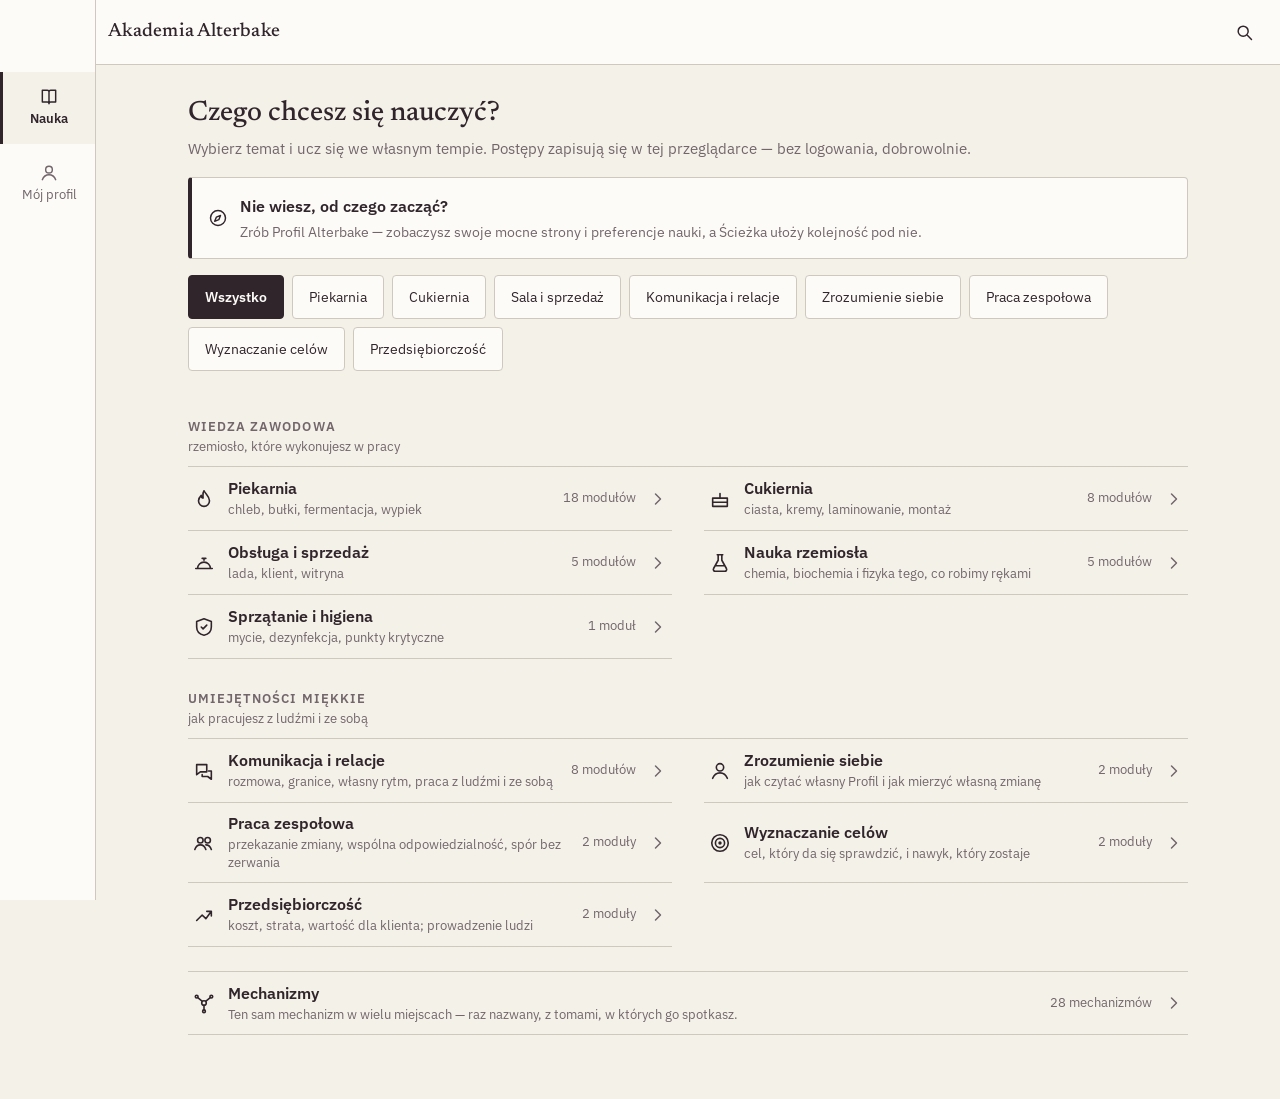
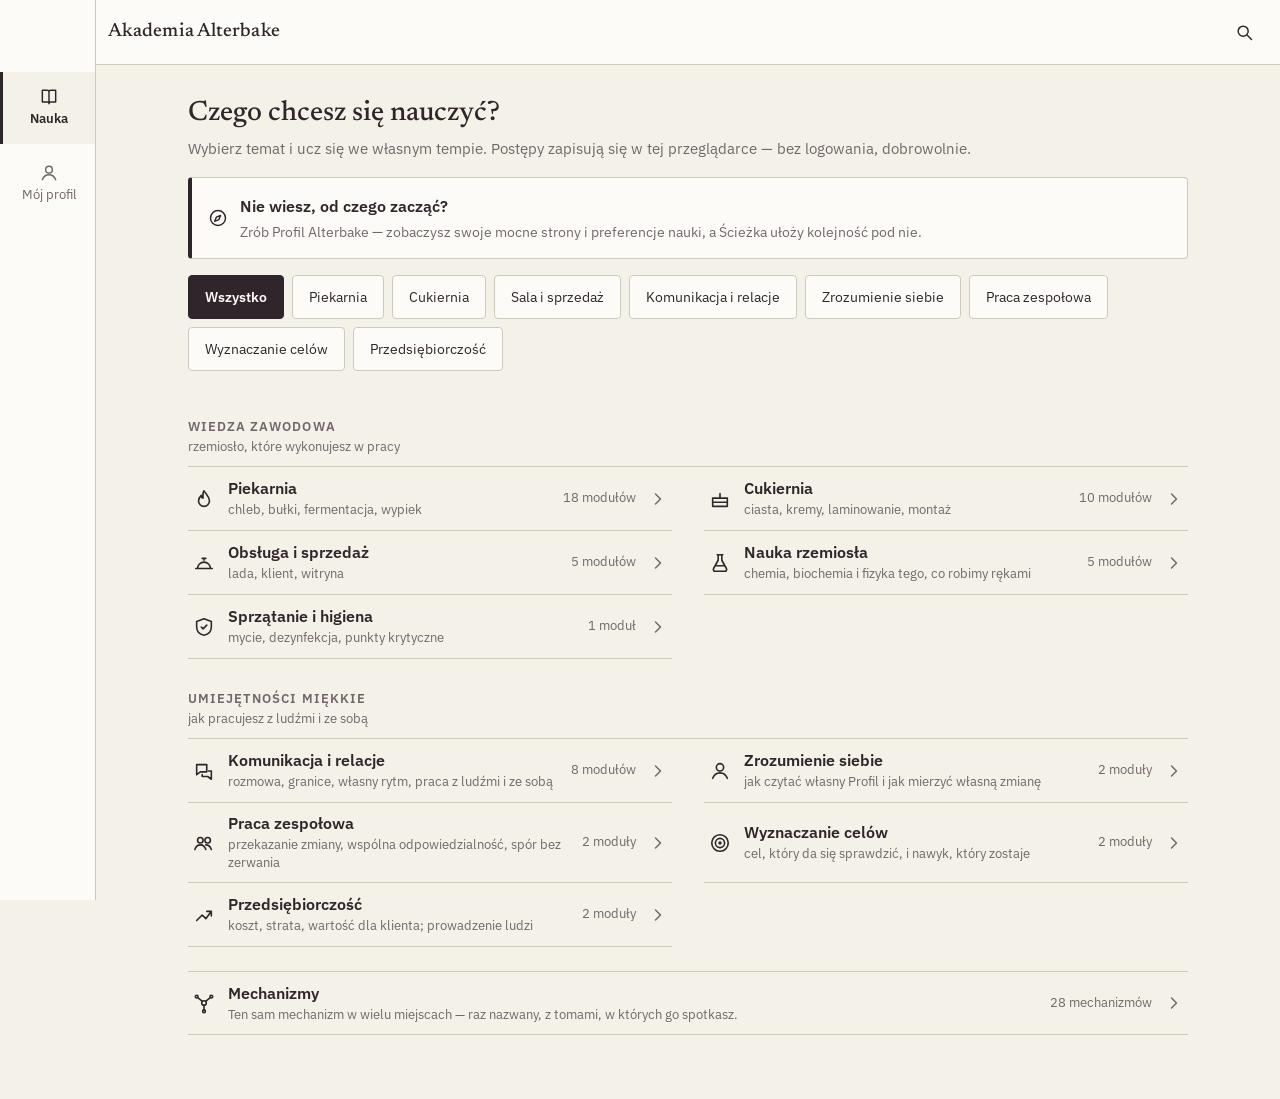
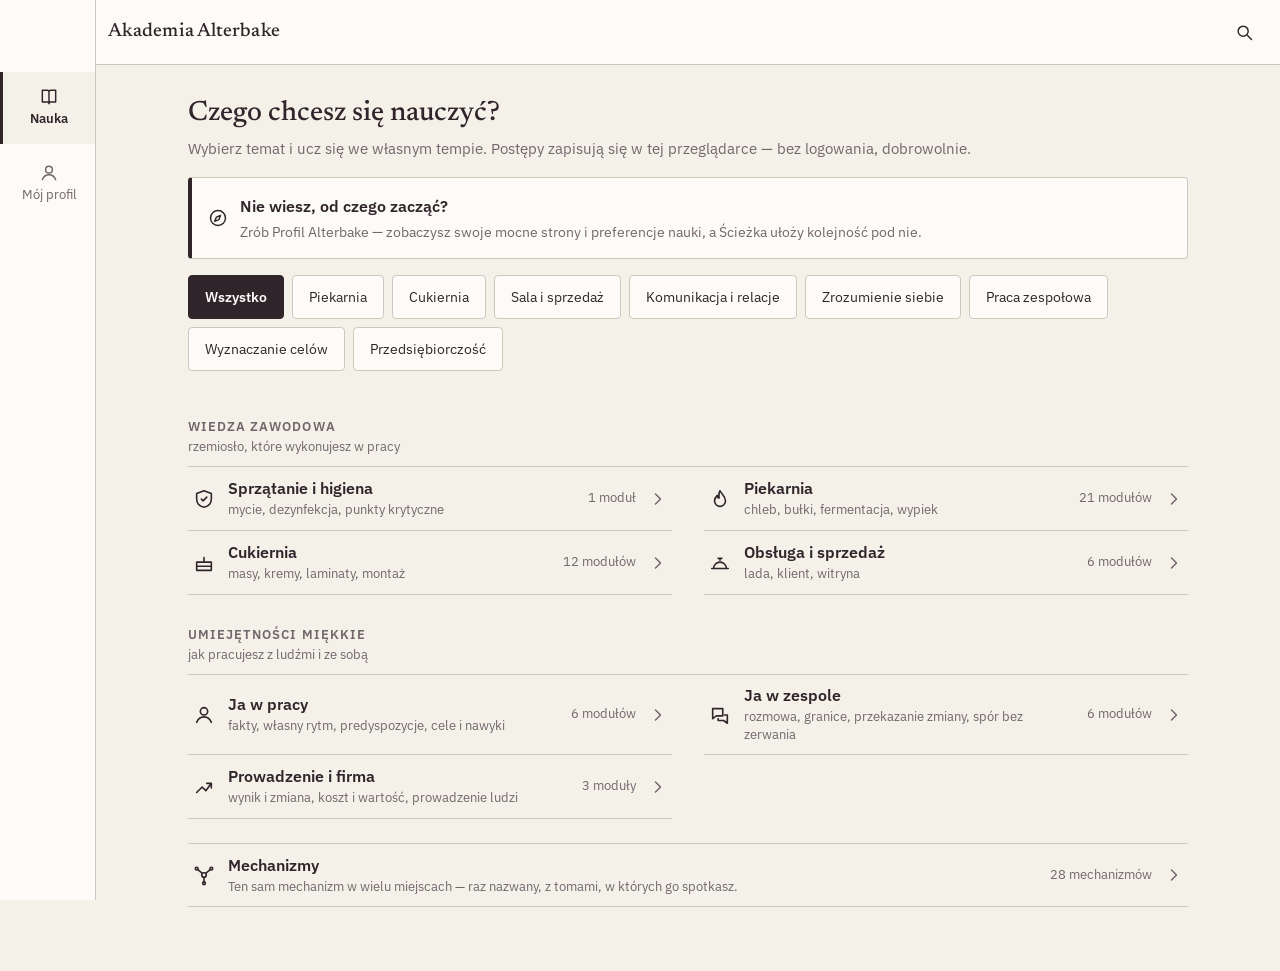
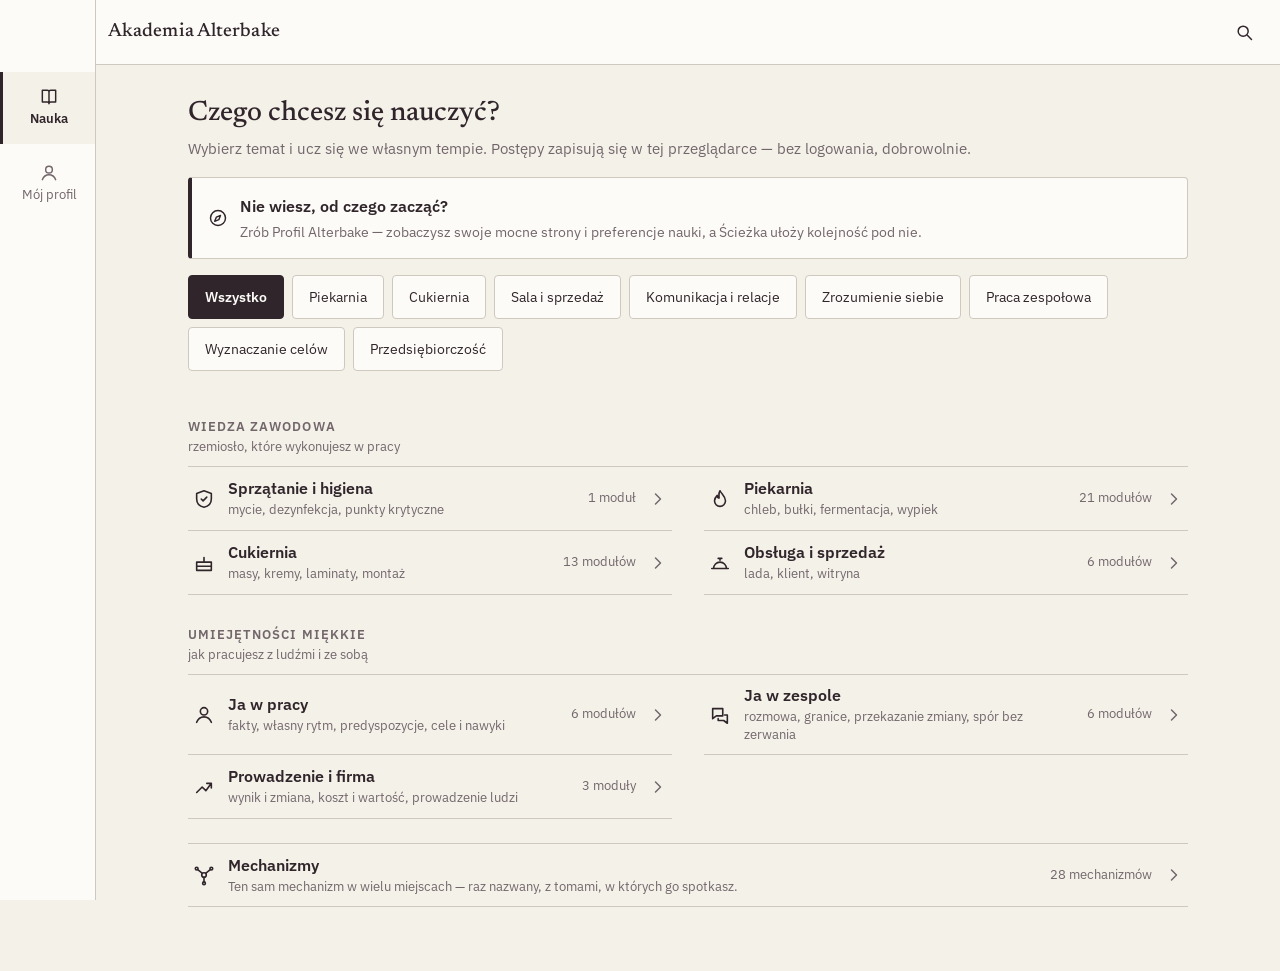
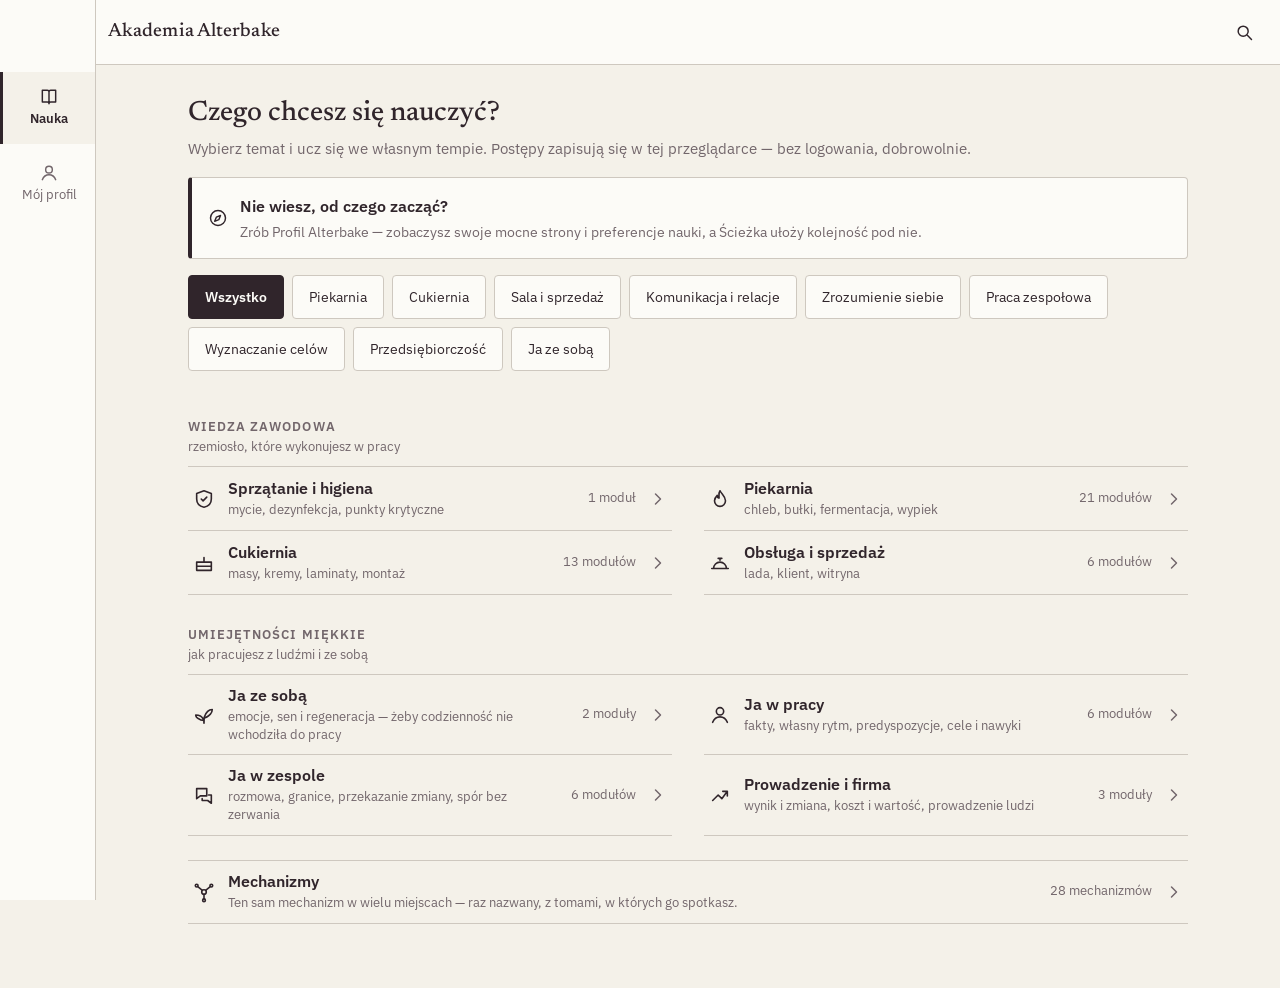
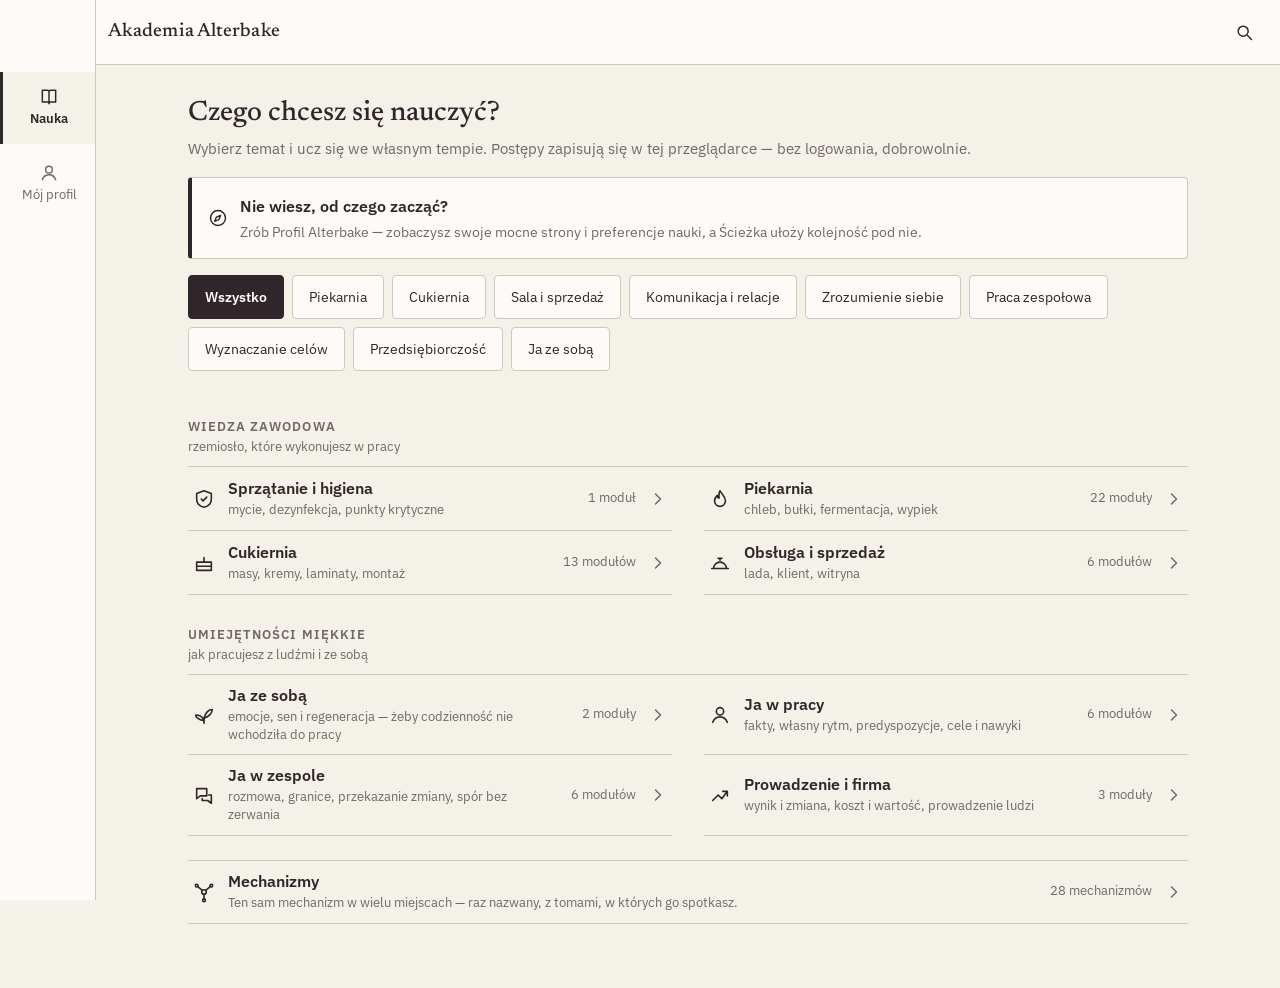
